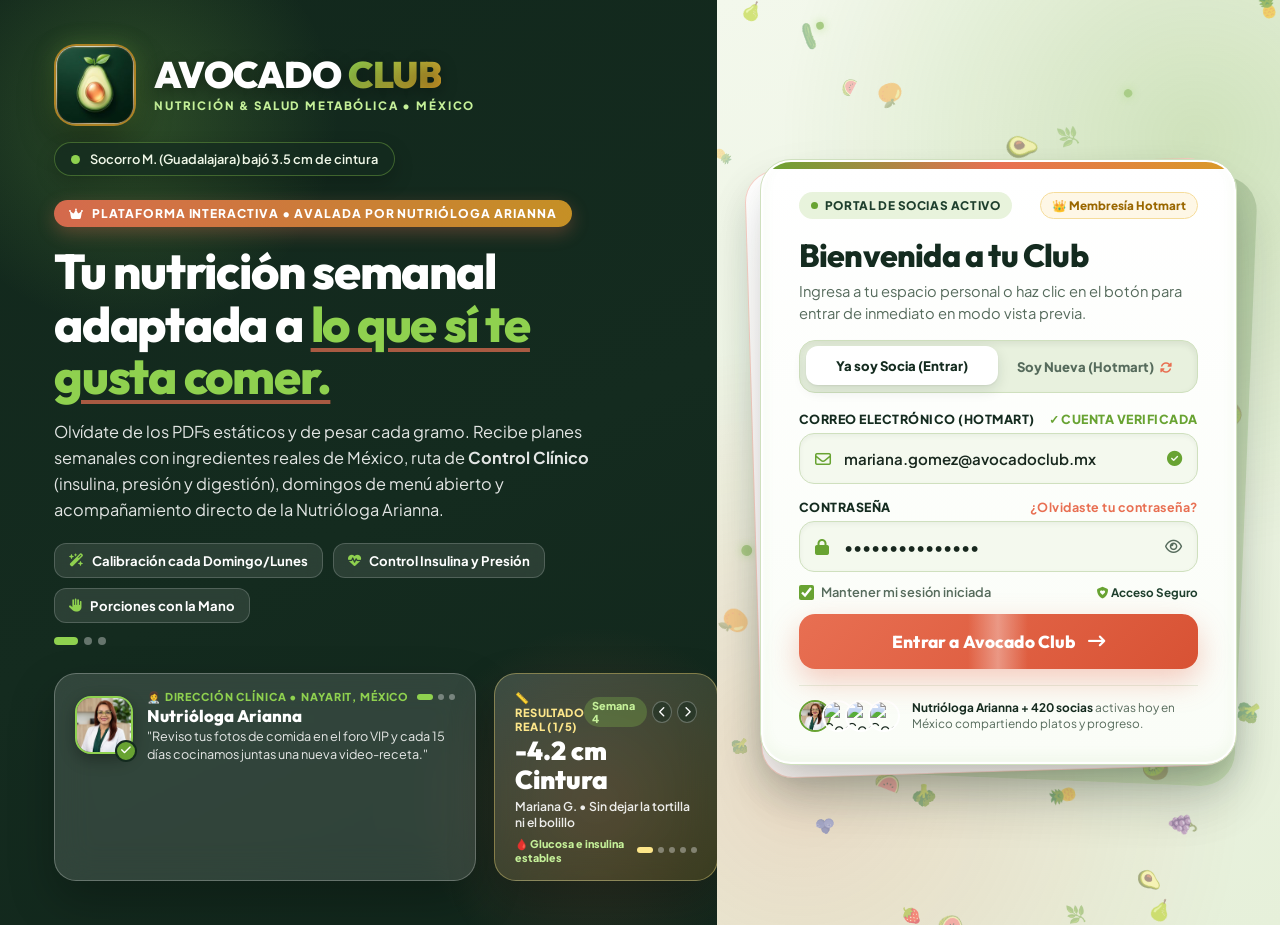
==== avocado-club/index.html @ 2bf9babd "feat(plate): upgrade 50/25/25 plate to gourmet ceramic mockup, expand to 30 Mexican staples, and fix" ====
<!DOCTYPE html>
<html lang="es">
<head>
  <meta charset="UTF-8" />
  <meta name="viewport" content="width=device-width, initial-scale=1.0" />
  <title>AVOCADO CLUB 🥑 — Plataforma Oficial de Nutrición & Salud Metabólica</title>
  <link href="https://fonts.googleapis.com/css2?family=Outfit:wght@400;500;600;700;800;900&family=Plus+Jakarta+Sans:wght@400;500;600;700;800&display=swap" rel="stylesheet">
  <link rel="stylesheet" href="https://cdnjs.cloudflare.com/ajax/libs/font-awesome/6.5.0/css/all.min.css">
  <style>
    :root {
      /* PALETA OFICIAL: AGUACATE + CORAL SEMILLA & DORADO */
      --bg-cream: #F7FAF2;
      --bg-soft: #ECF4E2;
      --card-white: #FFFFFF;
      --avo-dark: #142B1F;
      --avo-forest: #1E3F2D;
      --avo-primary: #68A332;
      --avo-bright: #8FD14F;
      --avo-pale: #E8F3DC;
      --coral: #E86F52;
      --coral-dark: #C95236;
      --coral-soft: #FDF0ED;
      --gold: #D99B26;
      --gold-light: #FDE68A;
      --gold-soft: #FEF7E6;
      --text-main: #18281E;
      --text-muted: #566B5C;
      --border-soft: #D8E6C9;
      --radius-xl: 26px;
      --radius-lg: 18px;
      --shadow-elevated: 0 20px 50px rgba(20, 43, 31, 0.08), 0 4px 14px rgba(20, 43, 31, 0.04);
      --shadow-glow: 0 12px 30px rgba(232, 111, 82, 0.35);
    }

    * { box-sizing: border-box; margin: 0; padding: 0; }

    body {
      font-family: 'Plus Jakarta Sans', sans-serif;
      background-color: var(--bg-cream);
      color: var(--text-main);
      min-height: 100vh;
      overflow-x: hidden;
      -webkit-font-smoothing: antialiased;
    }

    h1, h2, h3, h4, .brand-font {
      font-family: 'Outfit', sans-serif;
      letter-spacing: -0.025em;
    }

    /* =========================================================
       ANIMACIONES DINÁMICAS (KINETIC UI)
       ========================================================= */
    @keyframes kenBurns {
      0% { transform: scale(1); }
      50% { transform: scale(1.08); }
      100% { transform: scale(1); }
    }

    @keyframes floatSlow {
      0%, 100% { transform: translateY(0px); }
      50% { transform: translateY(-4px); }
    }

    @keyframes floatDelayed {
      0%, 100% { transform: translateY(0px); }
      50% { transform: translateY(-4px); }
    }

    @keyframes pulseDot {
      0% { box-shadow: 0 0 0 0 rgba(143, 209, 79, 0.7); }
      70% { box-shadow: 0 0 0 10px rgba(143, 209, 79, 0); }
      100% { box-shadow: 0 0 0 0 rgba(143, 209, 79, 0); }
    }

    @keyframes shimmer {
      0% { transform: translateX(-120%) skewX(-20deg); }
      100% { transform: translateX(220%) skewX(-20deg); }
    }

    @keyframes fadeSlideUp {
      from { opacity: 0; transform: translateY(14px); }
      to { opacity: 1; transform: translateY(0); }
    }

    /* =========================================================
       VISTA 1: LOGIN DE DOS PANELES VERTICALES (REDISEÑO PRO)
       ========================================================= */
    #login-view {
      display: grid;
      grid-template-columns: 1.12fr 0.88fr;
      min-height: 100vh;
      width: 100%;
    }

    /* PANEL IZQUIERDO: CINEMATOGRÁFICO CON CARRUSEL DE 3 FOTOS DE FONDO */
    .split-visual {
      position: relative;
      padding: 44px 54px;
      display: flex;
      flex-direction: column;
      justify-content: space-between;
      color: #FFFFFF;
      overflow: hidden;
      background: var(--avo-dark);
    }

    .bg-slides-container {
      position: absolute;
      inset: 0;
      z-index: 0;
      overflow: hidden;
    }

    .bg-slide {
      position: absolute;
      inset: 0;
      background-size: cover;
      background-position: center;
      opacity: 0;
      transform: scale(1);
      transition: opacity 3s ease-in-out, transform 18s ease-out;
    }

    .bg-slide.active {
      opacity: 1;
      transform: scale(1.07);
    }

    .bg-slide-overlay {
      position: absolute;
      inset: 0;
      background: linear-gradient(155deg, rgba(17, 38, 27, 0.66) 0%, rgba(20, 43, 31, 0.82) 55%, rgba(17, 38, 27, 0.93) 100%);
      z-index: 1;
    }

    .slide-indicators {
      display: inline-flex;
      gap: 6px;
      align-items: center;
      margin-top: 14px;
    }

    .slide-dot {
      width: 8px;
      height: 8px;
      border-radius: 99px;
      background: rgba(255, 255, 255, 0.35);
      transition: all 0.3s ease;
      cursor: pointer;
    }

    .slide-dot.active {
      width: 24px;
      background: var(--avo-bright);
    }

    .ambient-orb-1 {
      position: absolute;
      width: 420px;
      height: 420px;
      border-radius: 50%;
      background: radial-gradient(circle, rgba(143, 209, 79, 0.22) 0%, transparent 70%);
      top: -90px;
      left: -80px;
      z-index: 1;
      pointer-events: none;
    }

    .ambient-orb-2 {
      position: absolute;
      width: 360px;
      height: 360px;
      border-radius: 50%;
      background: radial-gradient(circle, rgba(232, 111, 82, 0.18) 0%, transparent 70%);
      bottom: -60px;
      right: -60px;
      z-index: 1;
      pointer-events: none;
    }

    .visual-top-bar {
      position: relative;
      z-index: 2;
      display: flex;
      align-items: center;
      justify-content: space-between;
      flex-wrap: wrap;
      gap: 16px;
    }

    /* PROPUESTA DE LOGO OFICIAL 3D GRANDE Y PREMIUM */
    .master-brand-logo {
      display: inline-flex;
      align-items: center;
      gap: 18px;
      text-decoration: none;
    }

    .logo-emblem-svg {
      width: 82px;
      height: 82px;
      border-radius: 22px;
      overflow: hidden;
      border: 2.5px solid rgba(217, 155, 38, 0.78);
      display: flex;
      align-items: center;
      justify-content: center;
      box-shadow: 0 16px 34px rgba(0, 0, 0, 0.42), 0 0 22px rgba(143, 209, 79, 0.28);
      position: relative;
      transition: transform 0.3s ease, box-shadow 0.3s ease;
      background: #142B1F;
      flex-shrink: 0;
    }

    .logo-emblem-svg img {
      width: 100%;
      height: 100%;
      object-fit: cover;
      transform: scale(1.24);
      display: block;
    }

    .master-brand-logo:hover .logo-emblem-svg {
      transform: scale(1.06) rotate(-3deg);
      box-shadow: 0 20px 40px rgba(0, 0, 0, 0.5), 0 0 28px rgba(217, 155, 38, 0.45);
    }

    .logo-text-block {
      display: flex;
      flex-direction: column;
    }

    .logo-title-main {
      font-family: 'Outfit', sans-serif;
      font-weight: 900;
      font-size: 2.3rem;
      line-height: 0.98;
      letter-spacing: -0.02em;
      color: #FFFFFF;
      display: flex;
      align-items: center;
      gap: 7px;
      text-shadow: 0 4px 16px rgba(0,0,0,0.35);
    }

    .logo-title-main span.club-gold {
      background: linear-gradient(135deg, #8FD14F 0%, #D99B26 100%);
      -webkit-background-clip: text;
      -webkit-text-fill-color: transparent;
    }

    .logo-subtitle-tag {
      font-size: 0.72rem;
      font-weight: 800;
      text-transform: uppercase;
      letter-spacing: 0.16em;
      color: #C5F099;
      margin-top: 4px;
    }

    /* LIVE COMMUNITY TICKER */
    .live-activity-pill {
      background: rgba(20, 43, 31, 0.75);
      backdrop-filter: blur(12px);
      border: 1px solid rgba(143, 209, 79, 0.35);
      padding: 8px 16px;
      border-radius: 999px;
      display: inline-flex;
      align-items: center;
      gap: 10px;
      font-size: 0.8rem;
      font-weight: 600;
      color: #F1F8E9;
      box-shadow: 0 8px 20px rgba(0,0,0,0.2);
    }

    .live-dot {
      width: 9px;
      height: 9px;
      background: #8FD14F;
      border-radius: 50%;
      animation: pulseDot 2s infinite;
    }

    /* CONTENIDO CENTRAL DEL PANEL IZQUIERDO */
    .visual-hero-copy {
      position: relative;
      z-index: 2;
      max-width: 590px;
      margin: auto 0;
      padding: 24px 0;
    }

    .hero-kicker {
      display: inline-flex;
      align-items: center;
      gap: 8px;
      background: linear-gradient(90deg, rgba(232, 111, 82, 0.9), rgba(217, 155, 38, 0.9));
      padding: 6px 15px;
      border-radius: 999px;
      font-size: 0.75rem;
      font-weight: 800;
      color: #FFFFFF;
      margin-bottom: 18px;
      text-transform: uppercase;
      letter-spacing: 0.08em;
      box-shadow: 0 6px 18px rgba(232, 111, 82, 0.3);
    }

    /* Contenedor rotatorio del título y subtítulo sincronizado con las 3 fotos */
    .hero-rotator-box {
      min-height: 222px;
      display: flex;
      flex-direction: column;
      justify-content: center;
      transition: opacity 0.75s ease-in-out, transform 0.75s cubic-bezier(0.22, 1, 0.36, 1);
    }

    .hero-rotator-box.fading-out {
      opacity: 0;
      transform: translateY(8px);
    }

    .visual-hero-copy h1 {
      font-size: 3.05rem;
      font-weight: 800;
      line-height: 1.08;
      margin-bottom: 16px;
      color: #FFFFFF;
    }

    .visual-hero-copy h1 span.highlight {
      color: var(--avo-bright);
      text-decoration: underline;
      text-decoration-color: rgba(232, 111, 82, 0.7);
      text-decoration-thickness: 4px;
      text-underline-offset: 6px;
    }

    .visual-hero-copy p {
      font-size: 1.02rem;
      color: rgba(255, 255, 255, 0.88);
      line-height: 1.6;
      margin-bottom: 20px;
    }

    .feature-badges-row {
      display: flex;
      flex-wrap: wrap;
      gap: 10px;
    }

    .mini-feat-badge {
      background: rgba(255, 255, 255, 0.1);
      backdrop-filter: blur(8px);
      border: 1px solid rgba(255, 255, 255, 0.18);
      padding: 8px 14px;
      border-radius: 12px;
      font-size: 0.82rem;
      font-weight: 700;
      color: #FFFFFF;
      display: flex;
      align-items: center;
      gap: 8px;
    }

    .mini-feat-badge i {
      color: var(--avo-bright);
    }

    /* TARJETAS DE CRISTAL FLOTANTES CON ANIMACIÓN E INTERACTIVIDAD */
    .glass-cards-row {
      position: relative;
      z-index: 2;
      display: grid;
      grid-template-columns: 1.24fr 0.76fr;
      gap: 18px;
      align-items: stretch;
    }

    .glass-card {
      background: rgba(255, 255, 255, 0.13);
      backdrop-filter: blur(18px);
      -webkit-backdrop-filter: blur(18px);
      border: 1px solid rgba(255, 255, 255, 0.26);
      border-radius: 22px;
      padding: 16px 20px;
      box-shadow: 0 20px 45px rgba(0, 0, 0, 0.25);
      animation: floatSlow 12s ease-in-out infinite;
      cursor: pointer;
      transition: border-color 0.25s ease, background 0.25s ease, transform 0.25s ease;
      min-height: 122px;
      display: flex;
      flex-direction: column;
      justify-content: space-between;
    }

    .glass-card:hover {
      border-color: rgba(143, 209, 79, 0.65);
      background: rgba(255, 255, 255, 0.17);
    }

    .glass-card.card-right {
      animation: floatDelayed 14s ease-in-out infinite 2s;
      background: linear-gradient(145deg, rgba(255,255,255,0.16), rgba(217, 155, 38, 0.16));
      border-color: rgba(253, 230, 138, 0.38);
    }

    .glass-card.card-right:hover {
      border-color: rgba(253, 230, 138, 0.8);
    }

    .card-fade-body {
      transition: opacity 0.65s ease-in-out, transform 0.65s ease-in-out;
    }

    .card-fade-body.switching {
      opacity: 0;
      transform: translateY(5px);
    }

    .mini-rotator-dots {
      display: inline-flex;
      align-items: center;
      gap: 5px;
    }

    .mini-dot {
      width: 6px;
      height: 6px;
      border-radius: 99px;
      background: rgba(255, 255, 255, 0.35);
      transition: all 0.25s ease;
      cursor: pointer;
    }

    .mini-dot.active {
      width: 16px;
      background: #8FD14F;
    }

    .mini-dot.gold-dot.active {
      background: #FDE68A;
    }

    .mini-nav-arrow {
      width: 22px;
      height: 22px;
      border-radius: 50%;
      border: 1px solid rgba(255, 255, 255, 0.28);
      background: rgba(20, 43, 31, 0.45);
      color: #FFFFFF;
      font-size: 0.68rem;
      display: inline-flex;
      align-items: center;
      justify-content: center;
      cursor: pointer;
      transition: all 0.2s ease;
    }

    .mini-nav-arrow:hover {
      background: var(--avo-primary);
      border-color: #8FD14F;
      transform: scale(1.08);
    }

    .nutri-badge-flex {
      display: flex;
      align-items: center;
      gap: 14px;
    }

    .nutri-avatar-wrap {
      position: relative;
      flex-shrink: 0;
    }

    .nutri-avatar {
      width: 58px;
      height: 58px;
      border-radius: 16px;
      object-fit: cover;
      object-position: center top;
      border: 2px solid var(--avo-bright);
      box-shadow: 0 6px 16px rgba(0, 0, 0, 0.3);
    }

    .verified-tick {
      position: absolute;
      bottom: -4px;
      right: -4px;
      background: var(--avo-primary);
      color: #fff;
      width: 22px;
      height: 22px;
      border-radius: 50%;
      display: flex;
      align-items: center;
      justify-content: center;
      font-size: 0.7rem;
      border: 2px solid #142B1F;
    }

    /* =========================================================
       PANEL DERECHO: PROFUNDIDAD 3D MULTICAPA Y RELIEVE TÁCTIL
       ========================================================= */
    .split-auth {
      background:
        radial-gradient(circle at 85% 15%, rgba(104, 163, 50, 0.24) 0%, transparent 45%),
        radial-gradient(circle at 15% 85%, rgba(232, 111, 82, 0.18) 0%, transparent 48%),
        linear-gradient(160deg, #F3F8EC 0%, #E6F0DA 100%);
      display: flex;
      flex-direction: column;
      justify-content: center;
      align-items: center;
      padding: 40px 44px;
      position: relative;
      perspective: 1200px;
      overflow: hidden;
    }

    /* Escenario 3D con capas traseras y GIRO 3D DE TARJETA (FLIP CARD) */
    .auth-3d-stage {
      position: relative;
      max-width: 478px;
      width: 100%;
      height: 604px;
      z-index: 2;
      perspective: 1600px;
    }

    /* Capa trasera 1 (Verde Bosque / Dorado inclinada) */
    .auth-3d-stage::before {
      content: "";
      position: absolute;
      inset: 8px -10px -14px 10px;
      background: linear-gradient(135deg, #1E3F2D 0%, #68A332 100%);
      border-radius: 34px;
      transform: rotate(2.3deg);
      opacity: 0.22;
      z-index: -2;
      box-shadow: 0 25px 50px rgba(20, 43, 31, 0.3);
      transition: transform 0.72s cubic-bezier(0.34, 1.35, 0.64, 1);
    }

    /* Capa trasera 2 (Crema / Coral inclinada al lado opuesto) */
    .auth-3d-stage::after {
      content: "";
      position: absolute;
      inset: 4px 8px -8px -8px;
      background: linear-gradient(135deg, #FFFFFF 0%, #FDF0ED 100%);
      border: 1.5px solid rgba(232, 111, 82, 0.3);
      border-radius: 32px;
      transform: rotate(-1.7deg);
      z-index: -1;
      box-shadow: 0 18px 36px rgba(20, 43, 31, 0.12);
      transition: transform 0.72s cubic-bezier(0.34, 1.35, 0.64, 1);
    }

    /* Cuando la tarjeta gira, las capas de fondo acompañan el movimiento */
    .auth-3d-stage.is-flipped::before {
      transform: rotate(-2.3deg);
    }

    .auth-3d-stage.is-flipped::after {
      transform: rotate(1.7deg);
    }

    /* Contenedor rotatorio 3D que mantiene ambas caras del mismo tamaño exacto */
    .auth-flipper {
      position: relative;
      width: 100%;
      height: 100%;
      transform-style: preserve-3d;
      transition: transform 0.75s cubic-bezier(0.34, 1.3, 0.64, 1);
    }

    .auth-3d-stage.is-flipped .auth-flipper {
      transform: rotateY(180deg);
    }

    /* Tarjeta Maestra del Panel Derecho (Ambas caras: Frontal y Trasera) */
    .auth-elevated-card {
      position: absolute;
      inset: 0;
      width: 100%;
      height: 100%;
      backface-visibility: hidden;
      -webkit-backface-visibility: hidden;
      background: linear-gradient(180deg, #FFFFFF 0%, #FAFDF7 100%);
      border: 2px solid #FFFFFF;
      outline: 1px solid #CFE0BE;
      border-radius: 30px;
      padding: 30px 36px;
      display: flex;
      flex-direction: column;
      justify-content: space-between;
      box-shadow:
        0 32px 64px -12px rgba(20, 43, 31, 0.22),
        0 14px 28px -8px rgba(20, 43, 31, 0.12),
        inset 0 2px 4px rgba(255, 255, 255, 1),
        inset 0 -6px 14px rgba(104, 163, 50, 0.06);
      overflow: hidden;
    }

    .auth-elevated-card.card-back {
      transform: rotateY(180deg);
      background: linear-gradient(180deg, #FFFFFF 0%, #FFFDF9 100%);
    }

    .auth-elevated-card::before {
      content: "";
      position: absolute;
      top: 0;
      left: 0;
      right: 0;
      height: 7px;
      background: linear-gradient(90deg, var(--avo-primary), var(--coral), var(--gold));
    }

    .auth-top-status {
      display: flex;
      align-items: center;
      justify-content: space-between;
      margin-bottom: 18px;
    }

    .status-chip {
      display: inline-flex;
      align-items: center;
      gap: 7px;
      background: var(--avo-pale);
      color: var(--avo-forest);
      font-weight: 800;
      font-size: 0.74rem;
      padding: 6px 12px;
      border-radius: 999px;
      text-transform: uppercase;
      letter-spacing: 0.05em;
    }

    .member-tier-chip {
      background: var(--gold-soft);
      color: #9A6700;
      border: 1px solid #F5DC9B;
      font-weight: 800;
      font-size: 0.73rem;
      padding: 5px 11px;
      border-radius: 999px;
    }

    .auth-elevated-card h2 {
      font-size: 2rem;
      font-weight: 800;
      color: var(--avo-dark);
      line-height: 1.15;
      margin-bottom: 6px;
    }

    .auth-elevated-card p.sub {
      color: var(--text-muted);
      font-size: 0.92rem;
      margin-bottom: 20px;
      line-height: 1.5;
    }

    /* TABS INTERACTIVOS CON PROFUNDIDAD CÓNCAVA (RECESSED WELL) */
    .auth-mode-tabs {
      display: grid;
      grid-template-columns: 1fr 1fr;
      background: #E8F1DE;
      padding: 6px;
      border-radius: 16px;
      border: 1px solid #CFE0BE;
      box-shadow: inset 0 3px 6px rgba(20, 43, 31, 0.08);
      margin-bottom: 22px;
    }

    .auth-tab-btn {
      padding: 11px 12px;
      border-radius: 12px;
      border: none;
      background: transparent;
      font-family: 'Plus Jakarta Sans', sans-serif;
      font-size: 0.82rem;
      font-weight: 800;
      color: var(--text-muted);
      cursor: pointer;
      transition: all 0.22s ease;
    }

    .auth-tab-btn.active {
      background: #FFFFFF;
      color: var(--avo-dark);
      box-shadow: 0 5px 14px rgba(20, 43, 31, 0.12), 0 1px 2px rgba(0,0,0,0.06);
      transform: translateY(-1px);
    }

    /* INPUTS MODERNOS CON PROFUNDIDAD INTERIOR */
    .modern-field {
      margin-bottom: 15px;
    }

    .modern-field label {
      display: flex;
      justify-content: space-between;
      font-size: 0.78rem;
      font-weight: 800;
      color: var(--avo-dark);
      margin-bottom: 6px;
      text-transform: uppercase;
      letter-spacing: 0.04em;
    }

    .modern-input-box {
      position: relative;
      display: flex;
      align-items: center;
    }

    .modern-input-box i.left-ico {
      position: absolute;
      left: 16px;
      color: var(--avo-primary);
      font-size: 1rem;
    }

    .modern-input-box i.right-check {
      position: absolute;
      right: 16px;
      color: var(--avo-primary);
      font-size: 0.95rem;
    }

    .modern-input-box input {
      width: 100%;
      padding: 15px 40px 15px 44px;
      border-radius: 15px;
      border: 1.5px solid #CFE0BE;
      background: #F4F9EE;
      box-shadow: inset 0 2px 5px rgba(20, 43, 31, 0.05);
      font-family: inherit;
      font-size: 0.94rem;
      font-weight: 600;
      color: var(--text-main);
      transition: all 0.2s;
    }

    .modern-input-box input:focus {
      outline: none;
      border-color: var(--avo-primary);
      background: #FFFFFF;
      box-shadow: 0 0 0 4px rgba(104, 163, 50, 0.15), 0 6px 14px rgba(20, 43, 31, 0.05);
    }

    /* BOTÓN PRINCIPAL CON EFECTO SHIMMER (DESTELLO DINÁMICO) */
    .btn-enter-club {
      position: relative;
      overflow: hidden;
      width: 100%;
      padding: 17px 24px;
      border-radius: 16px;
      border: none;
      background: linear-gradient(135deg, var(--coral) 0%, #D85234 100%);
      color: #FFFFFF;
      font-family: 'Outfit', sans-serif;
      font-size: 1.08rem;
      font-weight: 800;
      letter-spacing: 0.01em;
      cursor: pointer;
      box-shadow: var(--shadow-glow);
      transition: all 0.25s ease;
      display: flex;
      align-items: center;
      justify-content: center;
      gap: 12px;
      margin-top: 10px;
    }

    .btn-enter-club::after {
      content: "";
      position: absolute;
      top: 0;
      bottom: 0;
      width: 60px;
      background: linear-gradient(90deg, transparent, rgba(255,255,255,0.35), transparent);
      animation: shimmer 3.2s infinite;
    }

    .btn-enter-club:hover {
      transform: translateY(-2px) scale(1.01);
      box-shadow: 0 16px 34px rgba(232, 111, 82, 0.45);
    }

    .btn-onboarding-quick {
      width: 100%;
      padding: 12px 18px;
      border-radius: 14px;
      border: 1.5px dashed var(--avo-primary);
      background: var(--avo-pale);
      color: var(--avo-dark);
      font-family: inherit;
      font-size: 0.85rem;
      font-weight: 800;
      cursor: pointer;
      transition: all 0.2s;
      display: flex;
      align-items: center;
      justify-content: center;
      gap: 8px;
      margin-top: 12px;
    }

    .btn-onboarding-quick:hover {
      background: var(--avo-primary);
      color: #FFFFFF;
      border-style: solid;
    }

    /* PRUEBA SOCIAL DE MIEMBROS ACTIVAS ABAJO DEL BOTÓN */
    .social-proof-footer {
      margin-top: 22px;
      padding-top: 18px;
      border-top: 1px solid #E5EFE0;
      display: flex;
      align-items: center;
      justify-content: space-between;
      gap: 12px;
    }

    .avatar-stack {
      display: flex;
      align-items: center;
    }

    .avatar-stack img {
      width: 32px;
      height: 32px;
      border-radius: 50%;
      border: 2px solid #FFFFFF;
      object-fit: cover;
      margin-left: -9px;
    }

    .avatar-stack img:first-child {
      margin-left: 0;
    }

    /* LIENZO DINÁMICO DE FRUTAS Y VERDURAS FLOTANTES (ESTILO CLUB FÉNIX EN PANELES DERECHOS) */
    .floating-veggie-canvas {
      position: absolute;
      inset: 0;
      width: 100%;
      height: 100%;
      pointer-events: none;
      z-index: 0 !important;
    }

    /* =========================================================
       VISTA 2: PLATAFORMA INTERIOR CON PROFUNDIDAD 3D Y FLIP CARDS
       ========================================================= */
    #app-view {
      display: none;
      min-height: 100vh;
      background:
        radial-gradient(circle at 88% 12%, rgba(104, 163, 50, 0.18) 0%, transparent 42%),
        radial-gradient(circle at 18% 88%, rgba(232, 111, 82, 0.14) 0%, transparent 45%),
        linear-gradient(160deg, #F3F8EC 0%, #E7F0DC 100%);
    }

    .app-layout {
      display: grid;
      grid-template-columns: 305px 1fr;
      min-height: 100vh;
      width: 100%;
    }

    /* SIDEBAR VERTICAL CON GLOW UP 3D BOTÁNICO Y BORDE LUMINOSO */
    .sidebar {
      background:
        radial-gradient(circle at 12% 8%, rgba(143, 209, 79, 0.22) 0%, transparent 38%),
        radial-gradient(circle at 88% 90%, rgba(217, 155, 38, 0.16) 0%, transparent 42%),
        linear-gradient(180deg, #0F2319 0%, #173525 52%, #11261B 100%);
      color: #FFFFFF;
      padding: 18px 14px 18px;
      display: flex;
      flex-direction: column;
      justify-content: space-between;
      position: sticky;
      top: 0;
      height: 100vh;
      border-right: 1.5px solid rgba(143, 209, 79, 0.35);
      box-shadow:
        18px 0 46px rgba(15, 35, 25, 0.24),
        inset -1px 0 0 rgba(255, 255, 255, 0.12);
      z-index: 10;
      box-sizing: border-box;
    }

    /* LOGO SUPERIOR IZQUIERDO CLICABLE CON LÍNEA INFERIOR QUE LLEGA HASTA EL FINAL DEL LETRERO */
    .sidebar-brand {
      position: relative;
      display: flex;
      align-items: center;
      gap: 10px;
      padding: 4px 4px 14px;
      cursor: pointer;
      border-radius: 14px 14px 0 0;
      transition: all 0.24s ease;
      width: 100%;
      box-sizing: border-box;
    }

    .sidebar-brand .logo-emblem-svg {
      width: 44px;
      height: 44px;
      min-width: 44px;
      border-radius: 12px;
      flex-shrink: 0;
    }

    .sidebar-brand-text {
      flex: 1;
      min-width: 0;
    }

    .brand-title {
      font-family: 'Outfit', sans-serif;
      font-weight: 900;
      font-size: 1.25rem;
      line-height: 1.08;
      white-space: nowrap;
      letter-spacing: -0.025em;
      color: #FFFFFF;
    }

    .brand-title-accent {
      background: linear-gradient(135deg, #8FD14F 0%, #FDE68A 100%);
      -webkit-background-clip: text;
      -webkit-text-fill-color: transparent;
    }

    .brand-subtitle {
      font-size: 0.63rem;
      font-weight: 800;
      color: #C5F099;
      letter-spacing: 0.04em;
      text-transform: uppercase;
      margin-top: 4px;
      white-space: nowrap;
      display: flex;
      align-items: center;
      gap: 5px;
    }

    /* Línea luminosa recta de extremo a extremo debajo de AVOCADO CLUB */
    .sidebar-brand::after {
      content: "";
      position: absolute;
      left: 0;
      right: 0;
      bottom: 0;
      height: 2px;
      border-radius: 99px;
      background: linear-gradient(90deg, rgba(143, 209, 79, 0.75) 0%, rgba(253, 230, 138, 0.75) 55%, rgba(143, 209, 79, 0.45) 100%);
      box-shadow: 0 2px 10px rgba(143, 209, 79, 0.3);
    }

    .sidebar-brand:hover {
      background: rgba(255, 255, 255, 0.05);
      transform: translateY(-1px);
    }

    /* TARJETA DE PERFIL INTERACTIVA CON GLOW UP 3D (CLIC EN TODA LA PESTAÑA ABRE EL PERFIL) */
    .user-profile-widget {
      position: relative;
      background: linear-gradient(145deg, rgba(255, 255, 255, 0.16) 0%, rgba(22, 49, 35, 0.72) 100%);
      border: 1.5px solid rgba(197, 240, 153, 0.38);
      border-radius: 22px;
      padding: 14px 15px;
      margin: 15px 0 15px;
      cursor: pointer;
      transition: all 0.26s cubic-bezier(0.22, 1, 0.36, 1);
      box-shadow:
        0 16px 32px rgba(0, 0, 0, 0.3),
        inset 0 1px 2px rgba(255, 255, 255, 0.3);
      overflow: hidden;
    }

    .user-profile-widget::before {
      content: "";
      position: absolute;
      top: 0;
      left: 0;
      right: 0;
      height: 3px;
      background: linear-gradient(90deg, var(--avo-bright), var(--gold), var(--coral));
      opacity: 0.9;
    }

    .user-profile-widget:hover {
      transform: translateY(-2px);
      border-color: rgba(253, 230, 138, 0.75);
      background: linear-gradient(145deg, rgba(255, 255, 255, 0.21) 0%, rgba(26, 58, 41, 0.82) 100%);
      box-shadow:
        0 20px 36px rgba(0, 0, 0, 0.36),
        0 0 20px rgba(143, 209, 79, 0.22),
        inset 0 1px 2px rgba(255, 255, 255, 0.38);
    }

    .user-profile-widget.active-profile {
      border-color: #FDE68A;
      background: linear-gradient(145deg, rgba(143, 209, 79, 0.24) 0%, rgba(20, 43, 31, 0.85) 100%);
      box-shadow:
        0 18px 36px rgba(0, 0, 0, 0.38),
        0 0 24px rgba(217, 155, 38, 0.35),
        inset 0 1px 2px rgba(255, 255, 255, 0.45);
    }

    .profile-open-pill {
      background: rgba(255, 255, 255, 0.12);
      border: 1px solid rgba(253, 230, 138, 0.4);
      color: #FDE68A;
      padding: 5px 10px;
      border-radius: 99px;
      font-size: 0.69rem;
      font-weight: 800;
      display: inline-flex;
      align-items: center;
      gap: 5px;
      white-space: nowrap;
      transition: all 0.22s ease;
    }

    .user-profile-widget:hover .profile-open-pill,
    .user-profile-widget.active-profile .profile-open-pill {
      background: linear-gradient(135deg, var(--gold), #B87D14);
      color: #FFFFFF;
      border-color: #FDE68A;
      box-shadow: 0 4px 12px rgba(217, 155, 38, 0.35);
    }

    /* Globo (Speech-bubble pill) para el protocolo en un solo renglón */
    .profile-goal-bubble {
      position: relative;
      margin-top: 10px;
      margin-bottom: 10px;
      background: linear-gradient(90deg, rgba(104, 163, 50, 0.32), rgba(232, 111, 82, 0.28));
      border: 1px solid rgba(197, 240, 153, 0.42);
      border-radius: 12px;
      padding: 7px 11px;
      font-size: 0.74rem;
      font-weight: 800;
      color: #F4F9EE;
      white-space: nowrap;
      display: flex;
      align-items: center;
      justify-content: space-between;
      box-shadow: 0 4px 12px rgba(0, 0, 0, 0.15);
    }

    /* Piquito superior del globo apuntando al perfil */
    .profile-goal-bubble::before {
      content: "";
      position: absolute;
      top: -6px;
      left: 22px;
      width: 10px;
      height: 10px;
      background: #284E37;
      border-top: 1px solid rgba(197, 240, 153, 0.42);
      border-left: 1px solid rgba(197, 240, 153, 0.42);
      transform: rotate(45deg);
    }

    .nav-menu {
      list-style: none;
      display: flex;
      flex-direction: column;
      gap: 4px;
    }

    .nav-item {
      display: flex;
      align-items: center;
      gap: 8px;
      padding: 7px 10px;
      border-radius: 12px;
      color: rgba(255, 255, 255, 0.82);
      font-weight: 600;
      font-size: 0.80rem;
      cursor: pointer;
      border: 1px solid transparent;
      transition: all 0.22s ease;
      position: relative;
      box-sizing: border-box;
    }

    .nav-item i {
      width: 26px;
      height: 26px;
      border-radius: 8px;
      background: rgba(255, 255, 255, 0.08);
      border: 1px solid rgba(255, 255, 255, 0.12);
      display: inline-flex;
      align-items: center;
      justify-content: center;
      font-size: 0.82rem;
      color: #C5F099;
      flex-shrink: 0;
      transition: all 0.22s ease;
    }

    .nav-item:hover {
      background: rgba(255, 255, 255, 0.1);
      color: #FFFFFF;
      transform: translateX(4px);
      border-color: rgba(197, 240, 153, 0.25);
    }

    .nav-item:hover i {
      background: rgba(143, 209, 79, 0.25);
      color: #FFFFFF;
      border-color: rgba(197, 240, 153, 0.45);
    }

    .nav-item.active {
      background: linear-gradient(135deg, var(--avo-primary) 0%, #46781B 100%);
      color: #FFFFFF;
      font-weight: 800;
      border-color: rgba(253, 230, 138, 0.45);
      box-shadow:
        0 10px 22px rgba(104, 163, 50, 0.42),
        inset 0 1px 2px rgba(255, 255, 255, 0.42);
    }

    .nav-item.active i {
      background: rgba(255, 255, 255, 0.22);
      color: #FDE68A;
      border-color: rgba(255, 255, 255, 0.4);
    }

    .nav-item .badge-nav {
      margin-left: auto;
      background: linear-gradient(135deg, var(--coral), #D85234);
      color: #fff;
      font-size: 0.64rem;
      font-weight: 800;
      padding: 2px 8px;
      border-radius: 99px;
      box-shadow: 0 4px 10px rgba(232, 111, 82, 0.35);
    }

    .btn-logout-sidebar {
      width: 100%;
      background: linear-gradient(135deg, rgba(255, 255, 255, 0.1) 0%, rgba(255, 255, 255, 0.05) 100%);
      color: #E2F0D5;
      border: 1px solid rgba(197, 240, 153, 0.22);
      padding: 10px 14px;
      border-radius: 13px;
      cursor: pointer;
      font-family: inherit;
      font-weight: 800;
      font-size: 0.81rem;
      display: flex;
      align-items: center;
      justify-content: center;
      gap: 8px;
      transition: all 0.22s ease;
    }

    .btn-logout-sidebar:hover {
      background: linear-gradient(135deg, rgba(232, 111, 82, 0.32), rgba(216, 82, 52, 0.22));
      border-color: var(--coral);
      color: #fff;
      transform: translateY(-1px);
    }

    /* CONTENIDO PRINCIPAL INTERIOR (PANEL DERECHO) CON GLOW UP Y ESCENARIO 3D */
    .main-area {
      position: relative;
      overflow-x: hidden;
      padding: 24px 30px 40px;
      width: 100%;
      min-width: 0;
      min-height: 100vh;
      display: flex;
      flex-direction: column;
      perspective: 1600px;
    }

    .top-bar {
      display: flex;
      align-items: center;
      justify-content: space-between;
      margin-bottom: 24px;
      flex-wrap: wrap;
      gap: 16px;
      background: linear-gradient(180deg, rgba(255, 255, 255, 0.95) 0%, rgba(248, 252, 244, 0.92) 100%);
      backdrop-filter: blur(10px);
      -webkit-backdrop-filter: blur(10px);
      padding: 18px 26px;
      border-radius: 26px;
      border: 2px solid #FFFFFF;
      outline: 1.5px solid #C5DFB0;
      box-shadow:
        0 22px 44px -12px rgba(20, 43, 31, 0.14),
        0 6px 16px -4px rgba(20, 43, 31, 0.06),
        inset 0 2px 4px rgba(255, 255, 255, 1);
      position: relative;
      z-index: 2;
      overflow: hidden;
    }

    .top-bar::before {
      content: "";
      position: absolute;
      top: 0;
      left: 0;
      right: 0;
      height: 6px;
      background: linear-gradient(90deg, var(--avo-primary), var(--avo-bright), var(--coral), var(--gold));
    }

    .streak-banner {
      display: flex;
      align-items: center;
      gap: 10px;
      flex-wrap: wrap;
    }

    .streak-pill {
      background: #F4F9EE;
      border: 1.5px solid #CFE0BE;
      box-shadow: 0 4px 10px rgba(20, 43, 31, 0.05), inset 0 1px 2px rgba(255, 255, 255, 0.8);
      padding: 8px 14px;
      border-radius: 999px;
      font-weight: 800;
      font-size: 0.8rem;
      display: flex;
      align-items: center;
      gap: 6px;
      transition: all 0.2s ease;
    }

    .streak-pill.clickable-pill:hover {
      transform: translateY(-2px);
      box-shadow: 0 8px 16px rgba(104, 163, 50, 0.18);
    }

    /* ESCENARIO 3D DE MÓDULOS CON ALTURA UNIFORME Y GIRO DE TARJETA */
    .modules-3d-viewport {
      position: relative;
      z-index: 2;
      flex: 1;
      display: flex;
      flex-direction: column;
      min-height: 600px;
      perspective: 1800px;
    }

    .module-section {
      display: none;
      transform-style: preserve-3d;
      backface-visibility: hidden;
    }

    .module-section.active {
      display: flex;
      flex-direction: column;
      flex: 1;
      animation: moduleFlip3D 0.62s cubic-bezier(0.22, 1, 0.36, 1) forwards;
    }

    @keyframes moduleFlip3D {
      0% {
        opacity: 0;
        transform: perspective(1600px) rotateY(-14deg) rotateX(4deg) translateY(14px) scale(0.97);
      }
      100% {
        opacity: 1;
        transform: perspective(1600px) rotateY(0deg) rotateX(0deg) translateY(0) scale(1);
      }
    }

    /* BENTO GRID CON PROFUNDIDAD 3D MULTICAPA */
    .bento-grid {
      display: grid;
      grid-template-columns: repeat(12, 1fr);
      gap: 20px;
      align-items: stretch;
      flex: 1;
    }

    .bento-card {
      background: linear-gradient(180deg, rgba(255, 255, 255, 0.88) 0%, rgba(250, 253, 247, 0.85) 100%);
      backdrop-filter: blur(6px);
      -webkit-backdrop-filter: blur(6px);
      border: 2px solid #FFFFFF;
      outline: 1px solid #CFE0BE;
      border-radius: 28px;
      padding: 26px 28px;
      box-shadow:
        0 24px 48px -12px rgba(20, 43, 31, 0.14),
        0 10px 20px -6px rgba(20, 43, 31, 0.08),
        inset 0 2px 4px rgba(255, 255, 255, 1),
        inset 0 -5px 12px rgba(104, 163, 50, 0.05);
      transition: transform 0.28s ease, box-shadow 0.28s ease;
      position: relative;
      overflow: hidden;
    }

    .bento-card::before {
      content: "";
      position: absolute;
      top: 0;
      left: 0;
      right: 0;
      height: 5px;
      background: linear-gradient(90deg, var(--avo-primary), var(--avo-bright));
      opacity: 0.85;
    }

    .bento-card:hover {
      transform: translateY(-4px);
      box-shadow:
        0 30px 60px -12px rgba(20, 43, 31, 0.2),
        0 14px 28px -6px rgba(20, 43, 31, 0.1),
        inset 0 2px 4px rgba(255, 255, 255, 1);
    }

    /* =========================================================
       SISTEMA UNIVERSAL DE TARJETAS GIRATORIAS 3D (FLIP CARDS)
       DENTRO DE LOS MÓDULOS (TAMAÑO 100% FIJO SIN BRINCOS)
       ========================================================= */
    .flip-stage-3d {
      position: relative;
      width: 100%;
      height: 100%;
      display: flex;
      flex-direction: column;
      perspective: 1600px;
    }

    .flip-inner-3d {
      position: relative;
      width: 100%;
      height: 100%;
      flex: 1;
      display: flex;
      transform-style: preserve-3d;
      transition: transform 0.75s cubic-bezier(0.34, 1.3, 0.64, 1);
    }

    .flip-stage-3d.is-flipped .flip-inner-3d {
      transform: rotateY(180deg);
    }

    .flip-face-3d {
      position: absolute;
      inset: 0;
      width: 100%;
      height: 100%;
      backface-visibility: hidden;
      -webkit-backface-visibility: hidden;
      background: linear-gradient(180deg, rgba(255, 255, 255, 0.9) 0%, rgba(250, 253, 247, 0.87) 100%);
      backdrop-filter: blur(6px);
      -webkit-backdrop-filter: blur(6px);
      border: 2px solid #FFFFFF;
      outline: 1px solid #CFE0BE;
      border-radius: 28px;
      padding: 24px 26px;
      box-shadow:
        0 24px 48px -12px rgba(20, 43, 31, 0.14),
        0 10px 20px -6px rgba(20, 43, 31, 0.08),
        inset 0 2px 4px rgba(255, 255, 255, 1),
        inset 0 -5px 12px rgba(104, 163, 50, 0.05);
      display: flex;
      flex-direction: column;
      justify-content: space-between;
      overflow-y: auto;
      overflow-x: hidden;
      scrollbar-width: thin;
      scrollbar-color: rgba(143, 209, 79, 0.35) transparent;
    }
    .flip-face-3d::-webkit-scrollbar {
      width: 6px;
    }
    .flip-face-3d::-webkit-scrollbar-track {
      background: transparent;
    }
    .flip-face-3d::-webkit-scrollbar-thumb {
      background: rgba(143, 209, 79, 0.35);
      border-radius: 99px;
    }

    .flip-face-3d::before {
      content: "";
      position: absolute;
      top: 0;
      left: 0;
      right: 0;
      height: 5px;
      background: linear-gradient(90deg, var(--avo-primary), var(--coral), var(--gold));
    }

    .flip-face-3d.back {
      transform: rotateY(180deg);
      background: linear-gradient(180deg, #FFFFFF 0%, #FFFDF8 100%);
    }

    /* Botón de giro 3D reutilizable dentro de las tarjetas */
    .btn-flip-trigger {
      display: inline-flex;
      align-items: center;
      gap: 7px;
      padding: 8px 14px;
      border-radius: 12px;
      border: 1.5px solid #CFE0BE;
      background: #F4F9EE;
      color: var(--avo-dark);
      font-family: 'Outfit', sans-serif;
      font-weight: 800;
      font-size: 0.8rem;
      cursor: pointer;
      transition: all 0.2s ease;
      box-shadow: 0 4px 10px rgba(20, 43, 31, 0.06);
    }

    .btn-flip-trigger:hover {
      background: var(--avo-primary);
      color: #FFFFFF;
      border-color: var(--avo-primary);
      transform: translateY(-1px);
    }

    .btn-flip-trigger.coral-flip {
      background: var(--coral-soft);
      border-color: #F5C2B8;
      color: var(--coral);
    }

    .btn-flip-trigger.coral-flip:hover {
      background: var(--coral);
      color: #FFFFFF;
    }

    /* Cajas métricas con relieve cóncavo (Recessed Metric Wells) */
    .metric-well {
      background: #F4F9EE;
      padding: 13px 14px;
      border-radius: 16px;
      border: 1.5px solid #CFE0BE;
      box-shadow: inset 0 2px 5px rgba(20, 43, 31, 0.06);
    }

    .col-8 { grid-column: span 8; }
    .col-7 { grid-column: span 7; }
    .col-6 { grid-column: span 6; }
    .col-5 { grid-column: span 5; }
    .col-4 { grid-column: span 4; }
    .col-3 { grid-column: span 3; }
    .col-12 { grid-column: span 12; }

    /* =========================================================
       OPTIMIZACIÓN RESPONSIVA EXCLUSIVA PARA LAPTOPS Y PANTALLAS MEDIANAS
       (769px a 1440px: resoluciones 1366x768, 1280x800, 1440x900
        o monitores de escritorio con escalado de Windows al 125% - 150%)
       ========================================================= */
    @media (min-width: 769px) and (max-width: 1440px) {
      .app-layout {
        grid-template-columns: 295px 1fr !important;
      }

      .sidebar {
        padding: 16px 12px 14px !important;
        box-sizing: border-box !important;
      }

      .sidebar-brand {
        padding-bottom: 10px !important;
        margin-bottom: 6px !important;
        gap: 8px !important;
      }

      .sidebar-brand .logo-emblem-svg {
        width: 40px !important;
        height: 40px !important;
        border-radius: 11px !important;
        flex-shrink: 0 !important;
      }

      .brand-title {
        font-size: 1.20rem !important;
        letter-spacing: -0.025em !important;
      }

      .brand-subtitle {
        font-size: 0.61rem !important;
        letter-spacing: 0.03em !important;
      }

      .user-profile-widget {
        padding: 9px 10px !important;
        margin: 8px 0 10px !important;
        border-radius: 16px !important;
      }

      .user-profile-widget img {
        width: 40px !important;
        height: 40px !important;
      }

      #sidebar-user-name {
        font-size: 0.88rem !important;
      }

      #sidebar-user-sub {
        font-size: 0.63rem !important;
      }

      .profile-goal-bubble {
        margin: 6px 0 !important;
        padding: 4px 8px !important;
        font-size: 0.69rem !important;
      }

      .nav-menu {
        gap: 3px !important;
      }

      .nav-item {
        padding: 6px 8px !important;
        font-size: 0.76rem !important;
        gap: 7px !important;
        border-radius: 10px !important;
      }

      .nav-item i {
        width: 24px !important;
        height: 24px !important;
        font-size: 0.76rem !important;
        border-radius: 7px !important;
      }

      .nav-item .badge-nav {
        padding: 2px 6px !important;
        font-size: 0.60rem !important;
      }

      .sidebar-footer-box {
        padding-top: 8px !important;
        gap: 7px !important;
      }

      .sidebar-nutri-pill {
        padding: 6px 9px !important;
      }

      .btn-logout-sidebar {
        padding: 7px 10px !important;
        font-size: 0.76rem !important;
      }

      .main-area {
        padding: 18px 20px 32px !important;
      }

      .top-bar {
        padding: 14px 18px !important;
        margin-bottom: 16px !important;
        border-radius: 20px !important;
        gap: 10px !important;
      }

      .top-bar h1,
      #top-greeting-title {
        font-size: 1.38rem !important;
      }

      .streak-banner {
        gap: 6px !important;
      }

      .streak-pill {
        padding: 6px 10px !important;
        font-size: 0.74rem !important;
      }

      .bento-grid {
        gap: 16px !important;
      }

      .bento-card,
      .flip-face-3d {
        padding: 18px 18px !important;
        border-radius: 22px !important;
      }

      /* Rebalanceo del 1er renglón del Dashboard en Laptops: 7 cols para el Gráfico y 5 cols para el Nivel */
      #flip-dash-chart {
        grid-column: span 7 !important;
        min-height: 460px !important;
        height: 100% !important;
      }

      #flip-dash-rank {
        grid-column: span 5 !important;
        min-height: 460px !important;
        height: 100% !important;
      }

      .dash-chart-head {
        margin-bottom: 6px !important;
        gap: 6px !important;
      }

      .chart-metric-tabs {
        padding: 2px !important;
        gap: 2px !important;
      }

      .chart-tab-pill {
        padding: 4px 8px !important;
        font-size: 0.71rem !important;
      }

      .dash-metrics-grid {
        gap: 6px !important;
        margin-bottom: 8px !important;
      }

      .dash-metrics-grid .metric-well {
        padding: 6px 9px !important;
      }

      #dash-stat-weight,
      #dash-stat-waist,
      #dash-stat-hip,
      #dash-stat-icc {
        font-size: 1.12rem !important;
      }

      #dash-rank-title {
        font-size: 1.05rem !important;
        white-space: normal !important; /* Evita que el título del rango se trunque con ellipsis */
      }

      .rank-hero-box {
        padding: 8px 11px !important;
        margin: 6px 0 8px !important;
        gap: 10px !important;
      }

      .rank-medallion {
        width: 48px !important;
        height: 48px !important;
        font-size: 1.65rem !important;
      }

      .rank-badge-grid {
        gap: 5px !important;
        margin-bottom: 7px !important;
      }

      .rank-badge-pill {
        padding: 5px 7px !important;
        font-size: 0.67rem !important;
      }

      .rank-vault-box {
        padding: 7px 10px !important;
      }

      /* 2do Renglón del Dashboard: Hidratación y Bio-Radar con altura y proporciones perfectas */
      #flip-dash-water,
      #flip-dash-bioradar {
        min-height: 520px !important;
        height: 100% !important;
      }

      /* Mi Plan: 7 cols menu con fotos y 5 cols editor con buscador SMAE */
      #flip-plan-card {
        grid-column: span 7 !important;
        min-height: 600px !important;
        height: 100% !important;
      }

      #flip-plan-sidebar {
        grid-column: span 5 !important;
        min-height: 600px !important;
        height: 100% !important;
      }

      /* Bio-Radar: Mantener header en 1 línea limpia y evitar cualquier corte inferior */
      .dash-bio-head {
        display: flex !important;
        justify-content: space-between !important;
        align-items: center !important;
        flex-wrap: nowrap !important;
        gap: 6px !important;
        margin-bottom: 3px !important;
      }

      .dash-bio-head .card-label {
        font-size: 0.66rem !important;
        padding: 3px 8px !important;
        white-space: nowrap !important;
        flex-shrink: 1;
        overflow: hidden;
        text-overflow: ellipsis;
      }

      .dash-bio-head-right {
        display: flex !important;
        align-items: center !important;
        gap: 5px !important;
        flex-shrink: 0 !important;
      }

      #bio-score-badge {
        font-size: 0.66rem !important;
        padding: 3px 7px !important;
        white-space: nowrap !important;
      }

      .dash-bio-head .btn-flip-trigger {
        font-size: 0.68rem !important;
        padding: 3px 8px !important;
        white-space: nowrap !important;
      }

      .bio-signal-row {
        padding: 4px 8px !important;
        margin-bottom: 3px !important;
        border-radius: 11px !important;
      }

      .bio-signal-row > span {
        font-size: 0.71rem !important;
      }

      .bio-opt-btn {
        padding: 4px 7px !important;
        font-size: 0.68rem !important;
        border-radius: 8px !important;
      }

      #bio-prescription-box {
        padding: 8px 10px !important;
        margin-top: 4px !important;
        border-radius: 13px !important;
      }

      #bio-presc-header {
        font-size: 0.63rem !important;
      }

      #bio-rotate-btn {
        font-size: 0.61rem !important;
        padding: 2px 6px !important;
      }

      #bio-prescription-text {
        font-size: 0.7rem !important;
        line-height: 1.3 !important;
        margin-bottom: 5px !important;
      }

      #bio-actions-grid {
        gap: 5px !important;
        padding-top: 5px !important;
      }

      #bio-actions-grid > div {
        padding: 4px 6px !important;
      }

      .dash-bio-footer {
        padding-top: 4px !important;
        font-size: 0.69rem !important;
      }

      /* Hidratación: Evitar cortes en la barra de aviso y botones inferiores */
      .dash-water-head {
        margin-bottom: 3px !important;
        gap: 6px !important;
      }

      .dash-water-head .card-label {
        font-size: 0.66rem !important;
        padding: 3px 8px !important;
      }

      .dash-water-head .btn-flip-trigger {
        font-size: 0.68rem !important;
        padding: 3px 8px !important;
      }

      #water-title {
        font-size: 1.04rem !important;
      }

      #water-weight-target {
        font-size: 0.67rem !important;
        padding: 2px 7px !important;
      }

      #water-subtitle-text {
        font-size: 0.71rem !important;
        margin-top: 1px !important;
        margin-bottom: 4px !important;
        line-height: 1.25 !important;
      }

      .water-glasses {
        margin: 4px 0 6px !important;
        gap: 5px !important;
      }

      .glass-cup {
        height: 38px !important;
        font-size: 0.85rem !important;
        border-radius: 8px 8px 12px 12px !important;
      }

      .water-week-strip {
        padding: 6px 7px 5px !important;
        gap: 4px !important;
        border-radius: 13px !important;
      }

      .water-day-name {
        font-size: 0.67rem !important;
      }

      .water-bar-track {
        height: 38px !important;
        width: 12px !important;
      }

      .water-day-val {
        font-size: 0.64rem !important;
      }

      .water-day-tag {
        font-size: 0.52rem !important;
        padding: 1px 4px !important;
      }

      .water-edit-notice-bar {
        padding: 6px 9px !important;
        margin-top: 5px !important;
        font-size: 0.7rem !important;
        gap: 6px !important;
      }

      .water-quick-btn {
        padding: 3px 7px !important;
        font-size: 0.66rem !important;
      }

      .dash-water-footer {
        padding-top: 4px !important;
        font-size: 0.69rem !important;
      }

      /* Notas de Evolución Clínica en Laptop */
      #dash-evolution-notes-card {
        padding: 16px 20px !important;
      }
      .dash-note-body-flex {
        gap: 14px !important;
      }
      .dash-note-author-col {
        width: 125px !important;
      }
      #dash-note-message-text {
        font-size: 0.81rem !important;
        line-height: 1.45 !important;
      }

      /* Tarjetas de Perfil Personal (#mod-perfil) en Laptop */
      #flip-profile-main,
      #flip-profile-stats {
        min-height: 470px !important;
        height: 100% !important;
      }

      /* Ajustes de Modulo 8 (Buzon & Expediente) en Laptop */
      #mod-buzon .buzon-header-card {
        padding: 18px 22px !important;
      }
      #mod-buzon .buzon-viewer-card {
        padding: 20px 22px !important;
        min-height: 520px !important;
      }
      #mod-buzon .buzon-feed-list {
        max-height: 560px !important;
      }
      #mod-buzon .buzon-metric-pill-grid {
        grid-template-columns: repeat(2, 1fr) !important;
        gap: 8px !important;
      }
    }

    /* Breakpoint responsivo para tablets y pantallas intermedias (769px a 1024px) */
    @media (min-width: 769px) and (max-width: 1024px) {
      .app-layout {
        grid-template-columns: 280px 1fr !important;
      }
      .sidebar {
        padding: 14px 10px 12px !important;
      }
      .brand-title {
        font-size: 1.15rem !important;
        letter-spacing: -0.025em !important;
      }
      #flip-dash-water,
      #flip-dash-bioradar {
        grid-column: span 12 !important;
        min-height: 500px !important;
        height: auto !important;
      }
      #flip-plan-card,
      #flip-plan-sidebar {
        grid-column: span 12 !important;
        min-height: 560px !important;
        height: auto !important;
      }
    }

        /* =========================================================
       MODULO 8: BUZON & EXPEDIENTE CLINICO CONFIDENCIAL
       ESTRUCTURA BENTO, VISOR MULTI-DOCUMENTO Y FEED INTERACTIVO
       ========================================================= */
    #mod-buzon {
      position: relative;
      z-index: 2;
    }
    .buzon-header-card {
      background: linear-gradient(135deg, #FFFFFF 0%, #F9FCF5 100%);
      border: 1.5px solid #CFE0BE;
      border-radius: 24px;
      padding: 24px 28px;
      margin-bottom: 20px;
      box-shadow: 0 10px 28px rgba(20, 43, 31, 0.05);
      position: relative;
      overflow: hidden;
      z-index: 2;
    }
    .buzon-top-accent {
      position: absolute;
      top: 0;
      left: 0;
      right: 0;
      height: 4px;
      background: linear-gradient(90deg, var(--avo-primary), var(--gold), var(--coral));
    }
    .buzon-filters-row {
      display: flex;
      align-items: center;
      justify-content: space-between;
      gap: 12px;
      margin-top: 18px;
      padding-top: 16px;
      border-top: 1px dashed #CFE0BE;
      flex-wrap: wrap;
    }
    .buzon-filter-btn {
      background: #F1F6EA;
      border: 1px solid #D5E5C4;
      color: var(--text-main);
      padding: 6px 14px;
      border-radius: 999px;
      font-size: 0.78rem;
      font-weight: 700;
      cursor: pointer;
      display: inline-flex;
      align-items: center;
      gap: 6px;
      transition: all 0.2s ease;
      font-family: inherit;
    }
    .buzon-filter-btn:hover {
      background: #E5F0D8;
      border-color: var(--avo-primary);
      color: var(--avo-dark);
      transform: translateY(-1px);
    }
    .buzon-filter-btn.active {
      background: var(--avo-forest);
      color: #FFFFFF;
      border-color: var(--avo-forest);
      box-shadow: 0 4px 12px rgba(20, 43, 31, 0.2);
    }
    .buzon-feed-list {
      display: flex;
      flex-direction: column;
      gap: 12px;
      max-height: 620px;
      overflow-y: auto;
      padding-right: 4px;
    }
    .buzon-feed-list::-webkit-scrollbar {
      width: 6px;
    }
    .buzon-feed-list::-webkit-scrollbar-thumb {
      background: #CFE0BE;
      border-radius: 99px;
    }
    .buzon-item-card {
      background: #FFFFFF;
      border: 1.5px solid #E2ECD8;
      border-radius: 18px;
      padding: 16px 18px;
      cursor: pointer;
      transition: all 0.24s cubic-bezier(0.22, 1, 0.36, 1);
      position: relative;
      box-shadow: 0 4px 14px rgba(20, 43, 31, 0.03);
      user-select: none;
    }
    .buzon-item-card:hover {
      border-color: var(--avo-primary);
      transform: translateY(-2px);
      box-shadow: 0 8px 20px rgba(104, 163, 50, 0.12);
    }
    .buzon-item-card.active-buzon-item {
      border-color: var(--avo-forest);
      background: linear-gradient(135deg, #FFFFFF 0%, #F5FAED 100%);
      box-shadow: 0 8px 24px rgba(20, 43, 31, 0.12);
    }
    .buzon-item-card.is-unread::before {
      content: '';
      position: absolute;
      top: 14px;
      right: 14px;
      width: 9px;
      height: 9px;
      border-radius: 50%;
      background: var(--coral);
      box-shadow: 0 0 0 3px rgba(232, 111, 82, 0.22);
      animation: pulseBuzonDot 2s infinite;
    }
    @keyframes pulseBuzonDot {
      0% { transform: scale(0.95); box-shadow: 0 0 0 0 rgba(232, 111, 82, 0.5); }
      70% { transform: scale(1); box-shadow: 0 0 0 6px rgba(232, 111, 82, 0); }
      100% { transform: scale(0.95); box-shadow: 0 0 0 0 rgba(232, 111, 82, 0); }
    }
    .buzon-item-icon-box {
      width: 40px;
      height: 40px;
      border-radius: 12px;
      display: flex;
      align-items: center;
      justify-content: center;
      font-size: 1.05rem;
      flex-shrink: 0;
    }
    .buzon-viewer-card {
      background: #FFFFFF;
      border: 1.5px solid #CFE0BE;
      border-radius: 24px;
      padding: 26px 30px;
      min-height: 620px;
      box-shadow: 0 10px 28px rgba(20, 43, 31, 0.05);
      position: relative;
      display: flex;
      flex-direction: column;
      justify-content: space-between;
      z-index: 2;
    }
    .buzon-metric-pill-grid {
      display: grid;
      grid-template-columns: repeat(4, 1fr);
      gap: 10px;
      margin: 14px 0;
    }
    .buzon-metric-mini {
      background: #F8FAF4;
      border: 1px solid #DCE8D0;
      border-radius: 14px;
      padding: 10px 12px;
      text-align: center;
    }
    .buzon-metric-mini .lbl {
      font-size: 0.68rem;
      font-weight: 800;
      color: var(--text-muted);
      text-transform: uppercase;
      letter-spacing: 0.04em;
    }
    .buzon-metric-mini .val {
      font-size: 1.08rem;
      font-weight: 800;
      color: var(--avo-dark);
      margin: 2px 0;
    }
    .buzon-metric-mini .sub {
      font-size: 0.69rem;
      font-weight: 700;
    }
    .buzon-ask-container {
      margin-top: 20px;
      padding-top: 16px;
      border-top: 1.5px dashed #CFE0BE;
    }


    /* =========================================================
       OPTIMIZACIÓN EXCLUSIVA PARA MÓVILES (PÁGINA PRINCIPAL)
       NO AFECTA EN ABSOLUTO LA VERSIÓN DE ESCRITORIO / WEB
       ========================================================= */
    @media (max-width: 768px) {
      #login-view {
        display: flex;
        flex-direction: column;
        width: 100%;
        max-width: 100vw;
        overflow-x: hidden;
      }

      /* Panel superior (Visual) adaptado al ancho exacto del celular */
      .split-visual {
        padding: 22px 18px 26px;
        width: 100%;
        max-width: 100vw;
        gap: 14px;
      }

      .visual-top-bar {
        flex-direction: column;
        align-items: flex-start;
        gap: 12px;
        width: 100%;
      }

      .master-brand-logo {
        gap: 12px;
      }

      .logo-emblem-svg {
        width: 58px;
        height: 58px;
        border-radius: 16px;
      }

      .logo-title-main {
        font-size: 1.72rem;
      }

      .logo-subtitle-tag {
        font-size: 0.62rem;
        letter-spacing: 0.1em;
      }

      .live-activity-pill {
        width: 100%;
        max-width: 100%;
        padding: 7px 12px;
        font-size: 0.73rem;
        box-sizing: border-box;
      }

      #live-ticker-text {
        white-space: nowrap;
        overflow: hidden;
        text-overflow: ellipsis;
        display: block;
        flex: 1;
        min-width: 0;
      }

      .visual-hero-copy {
        padding: 10px 0 8px;
        max-width: 100%;
        width: 100%;
      }

      .hero-kicker {
        font-size: 0.65rem;
        padding: 5px 11px;
        margin-bottom: 12px;
        letter-spacing: 0.04em;
        max-width: 100%;
        white-space: normal;
        line-height: 1.35;
      }

      .hero-rotator-box {
        min-height: 188px;
        justify-content: flex-start;
      }

      .visual-hero-copy h1 {
        font-size: 1.82rem;
        line-height: 1.15;
        margin-bottom: 10px;
      }

      .visual-hero-copy p {
        font-size: 0.87rem;
        line-height: 1.5;
        margin-bottom: 14px;
      }

      .feature-badges-row {
        gap: 7px;
      }

      .mini-feat-badge {
        font-size: 0.72rem;
        padding: 6px 10px;
        border-radius: 10px;
      }

      .slide-indicators {
        margin-top: 12px;
      }

      /* Tarjetas de Arianna y Resultados apiladas a 1 columna para no cortarse */
      .glass-cards-row {
        grid-template-columns: 1fr;
        gap: 12px;
        width: 100%;
        margin-top: 4px;
      }

      .glass-card {
        padding: 14px 16px;
        min-height: auto;
        width: 100%;
        border-radius: 18px;
      }

      .nutri-badge-flex {
        gap: 12px;
        align-items: flex-start;
      }

      .nutri-avatar {
        width: 52px;
        height: 52px;
        border-radius: 14px;
      }

      #arianna-card-kicker {
        white-space: normal !important;
        font-size: 0.63rem !important;
        line-height: 1.25;
      }

      #arianna-card-title {
        font-size: 0.96rem !important;
      }

      #arianna-card-quote {
        font-size: 0.76rem !important;
        line-height: 1.38 !important;
      }

      #res-card-metric {
        font-size: 1.45rem !important;
      }

      /* Panel inferior (Formulario Login / Hotmart 3D) adaptado a pantalla móvil sin recortes */
      .split-auth {
        padding: 24px 14px 36px;
        width: 100%;
        max-width: 100vw;
      }

      .auth-3d-stage {
        max-width: 100%;
        width: 100%;
        height: 615px;
      }

      /* Evitar que las capas decorativas 3D se salgan de la pantalla en móvil */
      .auth-3d-stage::before {
        inset: 6px -3px -10px 3px;
        transform: rotate(1.1deg);
        border-radius: 26px;
      }

      .auth-3d-stage::after {
        inset: 3px 3px -6px -3px;
        transform: rotate(-0.9deg);
        border-radius: 26px;
      }

      .auth-elevated-card {
        padding: 22px 18px;
        border-radius: 24px;
      }

      .auth-top-status {
        margin-bottom: 10px !important;
        gap: 6px;
        flex-wrap: wrap;
      }

      .status-chip,
      .member-tier-chip {
        font-size: 0.65rem;
        padding: 4px 9px;
      }

      .auth-elevated-card h2 {
        font-size: 1.52rem !important;
        margin-bottom: 4px !important;
      }

      .auth-elevated-card p.sub {
        font-size: 0.8rem !important;
        margin-bottom: 12px !important;
        line-height: 1.38 !important;
      }

      .auth-mode-tabs {
        margin-bottom: 12px !important;
        padding: 4px;
        border-radius: 13px;
      }

      .auth-tab-btn {
        padding: 9px 6px;
        font-size: 0.74rem;
        border-radius: 10px;
      }

      .modern-field {
        margin-bottom: 10px !important;
      }

      .modern-field label {
        font-size: 0.69rem;
        margin-bottom: 4px;
        flex-wrap: wrap;
        gap: 4px;
      }

      .modern-input-box input {
        padding: 12px 36px 12px 38px !important;
        font-size: 0.86rem;
        border-radius: 12px;
      }

      .btn-enter-club {
        padding: 14px 16px;
        font-size: 0.96rem;
        border-radius: 14px;
      }

      .social-proof-footer {
        margin-top: 12px !important;
        padding-top: 10px !important;
        gap: 10px;
      }

      .avatar-stack img {
        width: 28px;
        height: 28px;
      }

      /* =======================================================
         OPTIMIZACIÓN MÓVIL DE LA 2ª PÁGINA (#app-view)
         SIN TOCAR LA IDENTIDAD NI EL DISEÑO WEB DE ESCRITORIO
         ======================================================= */
      .app-layout {
        display: flex;
        flex-direction: column;
        width: 100%;
        max-width: 100vw;
        overflow-x: hidden;
      }

      .sidebar {
        padding: 14px 14px 12px;
        width: 100%;
        max-width: 100vw;
        height: auto;
        position: relative;
        border-right: none;
        border-bottom: 2px solid rgba(143, 209, 79, 0.38);
        gap: 8px;
      }

      .sidebar-brand {
        gap: 11px;
        padding-bottom: 10px;
        margin-bottom: 10px;
      }

      .sidebar-brand .logo-emblem-svg {
        width: 48px !important;
        height: 48px !important;
        border-radius: 14px !important;
      }

      .user-profile-widget {
        padding: 11px 13px;
        margin-bottom: 10px;
        border-radius: 16px;
      }

      .profile-goal-bubble {
        margin: 8px 0 7px;
        padding: 5px 10px;
        font-size: 0.72rem;
      }

      /* Menú de módulos como barra horizontal deslizable tipo App nativa en celular */
      .nav-menu {
        display: flex !important;
        flex-wrap: nowrap !important;
        overflow-x: auto;
        gap: 8px;
        padding: 2px 2px 6px;
        margin: 0;
        -webkit-overflow-scrolling: touch;
        scrollbar-width: none;
      }

      .nav-menu::-webkit-scrollbar {
        display: none;
      }

      .nav-item {
        flex: 0 0 auto;
        width: auto;
        white-space: nowrap;
        padding: 8px 13px;
        font-size: 0.76rem;
        gap: 7px;
        margin-bottom: 0 !important;
        border-radius: 999px;
        background: rgba(255, 255, 255, 0.07);
        border: 1px solid rgba(197, 240, 153, 0.18);
      }

      .nav-item.active {
        transform: none !important;
      }

      .nav-item i {
        width: 22px;
        height: 22px;
        font-size: 0.75rem;
      }

      .nav-item .badge-nav {
        display: none;
      }

      .sidebar-footer-box {
        flex-direction: row !important;
        align-items: center;
        justify-content: space-between;
        padding-top: 8px !important;
        gap: 8px !important;
      }

      .sidebar-nutri-pill {
        flex: 1;
        min-width: 0;
        padding: 6px 10px !important;
      }

      .btn-logout-sidebar {
        width: auto !important;
        padding: 8px 12px !important;
        font-size: 0.74rem !important;
        white-space: nowrap;
        flex-shrink: 0;
      }

      .main-area {
        padding: 14px 12px 36px;
        width: 100%;
        max-width: 100vw;
        overflow-x: hidden;
      }

      .top-bar {
        flex-direction: column;
        align-items: stretch;
        padding: 14px 14px;
        border-radius: 20px;
        margin-bottom: 16px;
        gap: 12px;
      }

      .top-bar-header {
        align-items: flex-start !important;
        gap: 11px !important;
      }

      .top-bar-avo-icon {
        width: 40px !important;
        height: 40px !important;
        border-radius: 13px !important;
        font-size: 1.25rem !important;
      }

      #top-protocol-subtitle {
        font-size: 0.64rem !important;
        line-height: 1.35;
        gap: 4px !important;
      }

      .top-bar h1,
      #top-greeting-title {
        font-size: 1.16rem !important;
        line-height: 1.22 !important;
        margin-top: 2px;
      }

      /* Píldoras del Top Banner en cuadrícula simétrica de 2 columnas en móvil */
      .streak-banner {
        display: grid !important;
        grid-template-columns: 1fr 1fr;
        width: 100%;
        gap: 7px;
      }

      .streak-pill {
        width: 100%;
        justify-content: center;
        text-align: center;
        font-size: 0.72rem;
        padding: 8px 8px;
        white-space: nowrap;
        overflow: hidden;
        text-overflow: ellipsis;
        box-sizing: border-box;
      }

      #top-btn-logout {
        grid-column: span 2;
        width: 100%;
        justify-content: center;
        padding: 8px 12px !important;
        font-size: 0.76rem !important;
      }

      .modules-3d-viewport {
        min-height: 0 !important;
        perspective: none !important;
      }

      .bento-grid {
        display: flex;
        flex-direction: column;
        gap: 14px;
      }

      .bento-card {
        padding: 16px 14px;
        border-radius: 20px;
      }

      /* En celular, las tarjetas 3D muestran únicamente la cara activa con altura 100% natural y animación suave */
      @keyframes mobileFlipCardIn {
        0% {
          opacity: 0;
          transform: translateY(6px) scale(0.98);
        }
        100% {
          opacity: 1;
          transform: translateY(0) scale(1);
        }
      }

      .flip-stage-3d {
        height: auto !important;
        min-height: 0 !important;
        perspective: none !important;
      }

      .flip-inner-3d {
        position: relative !important;
        display: block !important;
        height: auto !important;
        transform: none !important;
        transform-style: flat !important;
      }

      .flip-stage-3d:not(.is-flipped) > .flip-inner-3d > .flip-face-3d.front {
        position: relative !important;
        inset: auto !important;
        height: auto !important;
        transform: none !important;
        display: flex !important;
        flex-direction: column !important;
        padding: 14px 12px !important;
        border-radius: 20px;
        gap: 10px;
        animation: mobileFlipCardIn 0.35s cubic-bezier(0.22, 1, 0.36, 1);
      }

      .flip-stage-3d:not(.is-flipped) > .flip-inner-3d > .flip-face-3d.back {
        display: none !important;
      }

      .flip-stage-3d.is-flipped > .flip-inner-3d > .flip-face-3d.front {
        display: none !important;
      }

      .flip-stage-3d.is-flipped > .flip-inner-3d > .flip-face-3d.back {
        position: relative !important;
        inset: auto !important;
        height: auto !important;
        transform: none !important;
        display: flex !important;
        flex-direction: column !important;
        padding: 14px 12px !important;
        border-radius: 20px;
        gap: 10px;
        animation: mobileFlipCardIn 0.35s cubic-bezier(0.22, 1, 0.36, 1);
      }

      /* Módulo 1 Onboarding & Protocolo Clínico en Celular */
      .obj-grid {
        display: grid !important;
        grid-template-columns: repeat(2, 1fr) !important;
        gap: 8px !important;
        margin-bottom: 14px !important;
      }
      .obj-grid .obj-card:last-child {
        grid-column: span 2 !important;
      }
      .obj-card {
        padding: 10px 8px !important;
      }

      #flip-onboarding-protocol {
        height: auto !important;
        min-height: 0 !important;
        margin-bottom: 14px !important;
      }

      .clinical-protocol-face {
        padding: 14px 12px !important;
        height: auto !important;
      }

      .clinical-protocol-header {
        font-size: 0.86rem !important;
        line-height: 1.3 !important;
      }

      .clinical-conditions-grid {
        display: flex !important;
        flex-direction: column !important;
        gap: 8px !important;
        margin: 6px 0 8px !important;
        width: 100% !important;
      }

      .clinical-condition-card {
        padding: 10px 11px !important;
        width: 100% !important;
        box-sizing: border-box !important;
      }

      .clinical-condition-card strong {
        font-size: 0.82rem !important;
      }

      .clinical-condition-card span {
        font-size: 0.72rem !important;
      }

      .clinical-weight-combine-box {
        flex-direction: column !important;
        align-items: flex-start !important;
        padding: 10px 12px !important;
        gap: 8px !important;
        font-size: 0.76rem !important;
        width: 100% !important;
        box-sizing: border-box !important;
      }

      .clinical-weight-combine-title {
        white-space: normal !important;
        font-size: 0.80rem !important;
        line-height: 1.3 !important;
      }

      .clinical-weight-combine-options {
        display: flex !important;
        flex-direction: column !important;
        gap: 7px !important;
        width: 100% !important;
        align-items: flex-start !important;
      }

      .clinical-weight-combine-options label {
        white-space: normal !important;
        font-size: 0.75rem !important;
        line-height: 1.25 !important;
      }

      #flip-onboarding-protocol .flip-face-3d.back > div:first-child {
        flex-wrap: wrap !important;
        gap: 8px !important;
      }
      #flip-onboarding-protocol .flip-face-3d.back > div:last-child {
        flex-wrap: wrap !important;
        gap: 6px !important;
      }
      #flip-onboarding-protocol .flip-face-3d.back > div:last-child span {
        font-size: 0.72rem !important;
        padding: 5px 8px !important;
      }

            /* Ajustes de Modulo 8 (Buzon & Expediente) en Celular */
      #mod-buzon .buzon-header-card {
        padding: 16px 14px !important;
        border-radius: 20px !important;
      }
      #mod-buzon .bento-grid {
        display: flex !important;
        flex-direction: column !important;
        gap: 16px !important;
      }
      #mod-buzon .col-5,
      #mod-buzon .col-7 {
        width: 100% !important;
        grid-column: span 12 !important;
      }
      #mod-buzon .buzon-feed-list {
        max-height: 380px !important;
      }
      #mod-buzon .buzon-viewer-card {
        padding: 18px 16px !important;
        border-radius: 20px !important;
        min-height: auto !important;
      }
      #mod-buzon .buzon-metric-pill-grid {
        grid-template-columns: repeat(2, 1fr) !important;
      }
      #mod-buzon .buzon-filters-row {
        gap: 6px !important;
      }
      #mod-buzon .buzon-filter-btn {
        font-size: 0.72rem !important;
        padding: 5px 11px !important;
      }

      /* Ajustes de Perfil (#mod-perfil) en celular */
      .prof-header-banner {
        padding: 12px 13px !important;
        gap: 12px !important;
        border-radius: 16px !important;
      }

      .prof-header-banner img {
        width: 54px !important;
        height: 54px !important;
        border-radius: 14px !important;
      }

      #prof-header-name {
        font-size: 1.12rem !important;
      }

      .prof-inputs-grid,
      .prof-pass-grid {
        grid-template-columns: 1fr !important;
        gap: 9px !important;
      }

      .prof-actions-footer {
        flex-direction: column !important;
        align-items: stretch !important;
        gap: 8px !important;
      }

      .prof-actions-footer > button,
      .prof-actions-sub {
        width: 100% !important;
        justify-content: center !important;
      }

      .prof-actions-sub > button {
        flex: 1 !important;
        justify-content: center !important;
      }

      .prof-stats-grid {
        grid-template-columns: 1fr 1fr !important;
        gap: 8px !important;
      }

      #prof-stat-weight,
      #prof-stat-waist,
      #prof-stat-icc {
        font-size: 0.96rem !important;
      }

      /* Ajustes completos de Dashboard (#mod-dashboard) en celular (sin tocar versión web) */
      #dash-evolution-notes-card {
        padding: 15px 14px !important;
        border-radius: 20px !important;
      }
      .dash-note-body-flex {
        flex-direction: column !important;
        align-items: center !important;
        gap: 12px !important;
      }
      .dash-note-author-col {
        width: 100% !important;
        flex-direction: row !important;
        justify-content: flex-start !important;
        text-align: left !important;
        gap: 11px !important;
      }
      #dash-note-message-text {
        font-size: 0.79rem !important;
        line-height: 1.4 !important;
      }
      .dash-chart-head,
      .dash-icc-head,
      .dash-rank-head,
      .dash-water-head,
      .dash-water-retro-head,
      .dash-bio-head,
      .dash-proj-head {
        display: flex !important;
        flex-direction: column !important;
        align-items: stretch !important;
        gap: 8px !important;
        margin-bottom: 8px !important;
      }

      .dash-chart-head-left {
        width: 100% !important;
        flex-direction: column !important;
        align-items: flex-start !important;
        gap: 8px !important;
      }

      .dash-chart-head .card-label,
      .dash-icc-head .card-label,
      .dash-rank-head .card-label,
      .dash-water-head .card-label,
      .dash-water-retro-head .card-label,
      .dash-bio-head .card-label,
      .dash-proj-head .card-label {
        align-self: flex-start !important;
        margin: 0 !important;
        max-width: 100% !important;
        font-size: 0.7rem !important;
        padding: 4px 10px !important;
        white-space: normal !important;
      }

      .dash-chart-head > .btn-flip-trigger,
      .dash-icc-head > .btn-flip-trigger,
      .dash-rank-head > .btn-flip-trigger,
      .dash-water-head > .btn-flip-trigger,
      .dash-water-retro-head > .btn-flip-trigger,
      .dash-proj-head > .btn-flip-trigger {
        width: 100% !important;
        justify-content: center !important;
        padding: 8px 12px !important;
        box-sizing: border-box !important;
      }

      .dash-metrics-grid {
        grid-template-columns: repeat(2, 1fr) !important;
        gap: 8px !important;
      }

      .dash-metrics-grid .metric-well {
        padding: 8px 10px !important;
      }

      #dash-stat-weight,
      #dash-stat-waist,
      #dash-stat-hip,
      #dash-stat-icc {
        font-size: 1.06rem !important;
      }

      #evo-chart-subtitle {
        font-size: 0.7rem !important;
        line-height: 1.3 !important;
      }

      #flip-dash-chart svg {
        height: 120px !important;
        min-height: 0 !important;
      }

      .chart-metric-tabs {
        width: 100%;
        justify-content: space-between;
      }

      .chart-tab-pill {
        flex: 1;
        text-align: center;
        padding: 7px 6px;
        font-size: 0.72rem;
      }

      .dash-chart-footer,
      .dash-icc-footer,
      .dash-water-retro-footer,
      .dash-proj-footer {
        flex-direction: column !important;
        align-items: stretch !important;
        gap: 8px !important;
      }

      .dash-chart-footer > .btn-flip-trigger,
      .dash-water-retro-footer > .btn-flip-trigger,
      .dash-proj-footer > .btn-flip-trigger {
        width: 100% !important;
        justify-content: center !important;
        padding: 8px 12px !important;
      }

      /* Termómetro ICC en celular: etiqueta central arriba al 100% y extremos abajo sin encimarse */
      .icc-gauge-labels-row {
        flex-wrap: wrap !important;
        gap: 4px !important;
        font-size: 0.66rem !important;
      }

      #dash-icc-gauge-label {
        order: -1;
        width: 100%;
        text-align: center;
        background: #FFFFFF;
        padding: 4px 8px;
        border-radius: 8px;
        border: 1px solid #CFE0BE;
        margin-bottom: 3px;
        font-size: 0.72rem;
      }

      #dash-clinical-headline {
        font-size: 1.12rem !important;
        line-height: 1.26 !important;
      }

      .dash-clinical-grid,
      #dash-icc-biomarkers-strip,
      #water-retro-biomarkers,
      #bio-actions-grid {
        grid-template-columns: 1fr !important;
        gap: 8px !important;
      }

      .dash-icc-footer-btns {
        width: 100% !important;
        display: grid !important;
        grid-template-columns: 1fr 1fr !important;
        gap: 8px !important;
      }

      .dash-icc-footer-btns > button {
        width: 100% !important;
        justify-content: center !important;
        padding: 9px 8px !important;
        font-size: 0.72rem !important;
      }

      /* Tarjeta de Nivel en el Club y Bóveda en celular */
      .rank-medallion {
        width: 50px;
        height: 50px;
        font-size: 1.45rem;
      }

      #dash-rank-title {
        font-size: 1.1rem !important;
        white-space: normal !important;
      }

      .rank-vault-box {
        flex-direction: column;
        align-items: stretch;
        gap: 8px;
      }

      #vip-dessert-title {
        white-space: normal !important;
      }

      #vip-dessert-front-btn {
        width: 100% !important;
        justify-content: center !important;
        padding: 8px 12px !important;
      }

      .dash-rank-back-head {
        flex-wrap: wrap !important;
      }

      #daily-reset-timer {
        order: 3;
        width: 100%;
        text-align: center;
        margin-top: 2px;
      }

      /* Hidratación y Retro Dominical en celular */
      .water-glasses {
        grid-template-columns: repeat(4, 1fr);
        gap: 6px;
      }

      .water-week-strip {
        padding: 7px 5px;
        gap: 3px;
      }

      .water-day-col {
        padding: 5px 2px;
        gap: 3px;
        min-width: 0;
      }

      .water-day-name {
        font-size: 0.65rem;
        white-space: nowrap;
      }

      .water-day-val {
        font-size: 0.64rem;
      }

      .water-day-tag {
        font-size: 0.49rem;
        padding: 1px 3px;
        max-width: 100%;
        overflow: hidden;
        text-overflow: ellipsis;
      }

      .water-edit-notice-bar {
        flex-direction: column;
        align-items: stretch;
        gap: 7px;
      }

      .water-quick-switch {
        display: grid;
        grid-template-columns: 1fr 1fr;
        width: 100%;
        gap: 6px;
      }

      .water-quick-btn {
        padding: 6px 8px;
        font-size: 0.71rem;
        text-align: center;
      }

      .dash-water-footer,
      .dash-bio-footer {
        flex-direction: column !important;
        align-items: flex-start !important;
        gap: 5px !important;
      }

      .water-retro-kpis-grid {
        gap: 5px !important;
      }

      .water-retro-kpis-grid .metric-well {
        padding: 6px 4px !important;
      }

      #water-retro-liters,
      #water-retro-avg,
      #water-retro-days {
        font-size: 0.88rem !important;
      }

      /* Bio-Radar Metabólico y Proyección a la Meta en celular */
      .dash-bio-head-right {
        display: flex !important;
        width: 100% !important;
        justify-content: space-between !important;
        align-items: center !important;
        gap: 6px !important;
        box-sizing: border-box !important;
        flex-wrap: wrap !important;
      }

      #bio-score-badge {
        font-size: 0.7rem !important;
        padding: 4px 8px !important;
        white-space: nowrap !important;
        flex-shrink: 0 !important;
      }

      .dash-bio-head-right > .btn-flip-trigger {
        flex: 1 !important;
        min-width: 110px !important;
        justify-content: center !important;
        padding: 6px 10px !important;
        font-size: 0.7rem !important;
        white-space: nowrap !important;
        box-sizing: border-box !important;
      }

      .bio-signal-row {
        flex-direction: column;
        align-items: flex-start;
        gap: 6px;
        padding: 8px 10px !important;
      }

      .bio-opt-group {
        width: 100%;
      }

      .bio-opt-btn {
        flex: 1;
        text-align: center;
        padding: 7px 8px;
      }

      #bio-rotate-btn {
        width: 100%;
        text-align: center;
        padding: 5px 10px !important;
        margin-top: 2px;
      }

      .dash-proj-video-box {
        flex-direction: column !important;
        align-items: stretch !important;
      }

      .dash-proj-video-box > button {
        width: 100% !important;
        justify-content: center !important;
      }

      .obj-grid,
      .mood-selector-grid {
        grid-template-columns: 1fr 1fr !important;
        gap: 8px !important;
      }
    }

    /* Ajuste fino adicional para teléfonos muy angostos (ej. 360px - 390px) */
    @media (max-width: 400px) {
      .split-visual {
        padding: 18px 14px 22px;
      }
      .visual-hero-copy h1 {
        font-size: 1.62rem;
      }
      .hero-rotator-box {
        min-height: 198px;
      }
      .auth-3d-stage {
        height: 630px;
      }
      .auth-elevated-card {
        padding: 18px 15px;
      }
      .auth-tab-btn {
        font-size: 0.7rem;
      }
      .dash-icc-footer-btns {
        grid-template-columns: 1fr !important;
      }
      .dash-bio-head-right {
        flex-direction: column !important;
        align-items: stretch !important;
        gap: 6px !important;
      }
      #bio-score-badge {
        text-align: center !important;
        justify-content: center !important;
        width: 100% !important;
      }
      .dash-bio-head-right > .btn-flip-trigger {
        width: 100% !important;
      }
      .rank-badge-grid {
        grid-template-columns: 1fr !important;
      }
    }

    .card-label {
      display: inline-flex;
      align-items: center;
      gap: 6px;
      font-size: 0.72rem;
      font-weight: 800;
      text-transform: uppercase;
      letter-spacing: 0.06em;
      color: var(--avo-forest);
      background: var(--avo-pale);
      border: 1px solid #CFE0BE;
      padding: 5px 12px;
      border-radius: 999px;
      margin-bottom: 10px;
    }

    .card-label.coral { background: var(--coral-soft); color: var(--coral); border-color: #F5C2B8; }
    .card-label.gold { background: var(--gold-soft); color: #9A6700; border-color: #F5DC9B; }

    /* VASOS DE AGUA INTERACTIVOS + HISTORIAL SEMANAL LUNES A DOMINGO */
    .water-glasses {
      display: grid;
      grid-template-columns: repeat(8, 1fr);
      gap: 7px;
      margin: 10px 0 12px;
    }

    .glass-cup {
      height: 44px;
      border-radius: 9px 9px 14px 14px;
      border: 2px solid #93C5FD;
      background: #EFF6FF;
      box-shadow: inset 0 2px 4px rgba(37, 99, 235, 0.1);
      display: flex;
      align-items: center;
      justify-content: center;
      cursor: pointer;
      font-size: 0.92rem;
      transition: all 0.2s cubic-bezier(0.22, 1, 0.36, 1);
      user-select: none;
    }

    .glass-cup.filled {
      background: linear-gradient(180deg, #60A5FA, #2563EB);
      color: #FFFFFF;
      border-color: #1D4ED8;
      transform: translateY(-2px);
      box-shadow: 0 6px 14px rgba(37, 99, 235, 0.28);
    }

    .water-week-strip {
      display: grid;
      grid-template-columns: repeat(7, 1fr);
      gap: 6px;
      background: #F4F9EE;
      border: 1.5px solid #CFE0BE;
      border-radius: 16px;
      padding: 10px 10px 8px;
      box-shadow: inset 0 2px 5px rgba(20, 43, 31, 0.05);
    }

    .water-day-col {
      display: flex;
      flex-direction: column;
      align-items: center;
      gap: 4px;
      padding: 6px 4px;
      border-radius: 12px;
      cursor: pointer;
      border: 1.5px solid transparent;
      transition: all 0.2s ease;
    }

    .water-day-col:hover {
      background: rgba(255, 255, 255, 0.75);
      border-color: #93C5FD;
    }

    .water-day-col.active-day {
      background: #FFFFFF;
      border-color: #2563EB;
      box-shadow: 0 4px 12px rgba(37, 99, 235, 0.14);
      transform: translateY(-1px);
    }

    .water-day-col.sunday-col.active-day {
      border-color: var(--coral);
      box-shadow: 0 4px 12px rgba(232, 111, 82, 0.18);
    }

    .water-day-col.locked-day {
      opacity: 0.82;
      cursor: not-allowed;
    }

    .water-day-col.locked-day:hover {
      background: rgba(254, 242, 242, 0.65);
      border-color: #FCA5A5;
    }

    @keyframes waterLockShake {
      0%, 100% { transform: translateX(0); }
      25% { transform: translateX(-3px); }
      75% { transform: translateX(3px); }
    }

    .water-day-col.shake-lock {
      animation: waterLockShake 0.28s ease-in-out 2;
      border-color: var(--coral) !important;
      background: #FFF3EF !important;
    }

    .water-day-tag {
      font-size: 0.56rem;
      font-weight: 900;
      padding: 1px 5px;
      border-radius: 99px;
      letter-spacing: 0.03em;
      text-transform: uppercase;
      line-height: 1.25;
      white-space: nowrap;
    }

    .water-day-tag.tag-today {
      background: #DBEAFE;
      color: #1D4ED8;
      border: 1px solid #93C5FD;
    }

    .water-day-tag.tag-yesterday {
      background: #DCFCE7;
      color: #15803D;
      border: 1px solid #86EFAC;
    }

    .water-day-tag.tag-locked {
      background: #E2E8F0;
      color: #64748B;
      border: 1px solid #CBD5E1;
    }

    .water-edit-notice-bar {
      display: flex;
      justify-content: space-between;
      align-items: center;
      gap: 8px;
      flex-wrap: wrap;
      margin-top: 8px;
      padding: 7px 11px;
      border-radius: 12px;
      background: #EFF6FF;
      border: 1px solid #BFDBFE;
      font-size: 0.72rem;
      color: #1E3A8A;
      transition: all 0.25s ease;
    }

    .water-edit-notice-bar.is-alert {
      background: #FFF3EF;
      border-color: #F5C2B8;
      color: #9A3412;
      box-shadow: 0 4px 12px rgba(232, 111, 82, 0.14);
    }

    .water-quick-switch {
      display: inline-flex;
      gap: 4px;
      align-items: center;
    }

    .water-quick-btn {
      border: 1px solid #93C5FD;
      background: #FFFFFF;
      color: #1E40AF;
      font-family: inherit;
      font-size: 0.68rem;
      font-weight: 800;
      padding: 3px 8px;
      border-radius: 8px;
      cursor: pointer;
      transition: all 0.18s ease;
    }

    .water-quick-btn.active {
      background: #2563EB;
      color: #FFFFFF;
      border-color: #1D4ED8;
      box-shadow: 0 2px 6px rgba(37, 99, 235, 0.25);
    }

    .water-bar-track {
      width: 14px;
      height: 40px;
      background: #E2E8F0;
      border-radius: 99px;
      overflow: hidden;
      display: flex;
      align-items: flex-end;
      padding: 2px;
    }

    .water-bar-fill {
      width: 100%;
      border-radius: 99px;
      background: linear-gradient(180deg, #60A5FA 0%, #2563EB 100%);
      transition: height 0.35s cubic-bezier(0.22, 1, 0.36, 1);
    }

    .water-bar-fill.goal-met {
      background: linear-gradient(180deg, #34D399 0%, #059669 100%);
    }

    /* SELECTOR DE MÉTRICAS DEL GRÁFICO PREMIUM */
    .chart-metric-tabs {
      display: inline-flex;
      background: #EBF4E1;
      border: 1px solid #CFE0BE;
      border-radius: 12px;
      padding: 3px;
      gap: 4px;
    }

    .chart-tab-pill {
      border: none;
      background: transparent;
      padding: 5px 11px;
      border-radius: 9px;
      font-family: 'Outfit', sans-serif;
      font-weight: 800;
      font-size: 0.74rem;
      color: var(--text-muted);
      cursor: pointer;
      transition: all 0.2s ease;
    }

    .chart-tab-pill.active {
      background: var(--avo-dark);
      color: #FFFFFF;
      box-shadow: 0 3px 8px rgba(20, 43, 31, 0.18);
    }

    .chart-node-circle {
      cursor: pointer;
      transition: r 0.2s ease, stroke-width 0.2s ease;
    }

    .chart-node-circle:hover {
      r: 8.5px;
    }

    /* BIO-RADAR METABÓLICO INTERACTIVO */
    .bio-signal-row {
      display: flex;
      align-items: center;
      justify-content: space-between;
      gap: 8px;
      background: #F4F9EE;
      border: 1.5px solid #CFE0BE;
      border-radius: 13px;
      padding: 7px 11px;
    }

    .bio-opt-group {
      display: flex;
      gap: 5px;
    }

    .bio-opt-btn {
      border: 1.5px solid #CFE0BE;
      background: #FFFFFF;
      color: var(--text-muted);
      padding: 5px 10px;
      border-radius: 9px;
      font-family: inherit;
      font-weight: 800;
      font-size: 0.72rem;
      cursor: pointer;
      transition: all 0.18s ease;
    }

    .bio-opt-btn.active-good {
      background: linear-gradient(135deg, var(--avo-primary), #4E8220);
      color: #FFFFFF;
      border-color: var(--avo-primary);
      box-shadow: 0 4px 10px rgba(104, 163, 50, 0.25);
    }

    .bio-opt-btn.active-alert {
      background: linear-gradient(135deg, var(--coral), #D95338);
      color: #FFFFFF;
      border-color: var(--coral);
      box-shadow: 0 4px 10px rgba(232, 111, 82, 0.25);
    }

    /* GLOW UP TARJETA TU NIVEL EN EL CLUB + BLOQUEO BÓVEDA DE POSTRES */
    .rank-hero-box {
      display: flex;
      align-items: center;
      gap: 13px;
      background: linear-gradient(135deg, rgba(255, 255, 255, 0.09) 0%, rgba(255, 255, 255, 0.03) 100%);
      border: 1px solid rgba(197, 240, 153, 0.24);
      border-radius: 16px;
      padding: 10px 13px;
      margin: 8px 0 9px;
      box-shadow: inset 0 1px 0 rgba(255, 255, 255, 0.14), 0 8px 18px rgba(0, 0, 0, 0.18);
    }

    .rank-medallion {
      width: 58px;
      height: 58px;
      border-radius: 18px;
      background: radial-gradient(circle at 30% 25%, rgba(253, 230, 138, 0.32), rgba(104, 163, 50, 0.28) 65%, rgba(20, 43, 31, 0.95) 100%);
      border: 2px solid rgba(253, 230, 138, 0.65);
      box-shadow: 0 0 18px rgba(143, 209, 79, 0.32), inset 0 2px 6px rgba(255, 255, 255, 0.25);
      display: flex;
      align-items: center;
      justify-content: center;
      font-size: 2rem;
      flex-shrink: 0;
      position: relative;
    }

    .rank-medallion.is-queen {
      border-color: #FDE68A;
      background: radial-gradient(circle at 30% 25%, rgba(253, 230, 138, 0.55), rgba(245, 158, 11, 0.32) 65%, rgba(20, 43, 31, 0.95) 100%);
      box-shadow: 0 0 22px rgba(253, 230, 138, 0.55), inset 0 2px 8px rgba(255, 255, 255, 0.4);
    }

    .rank-badge-grid {
      display: grid;
      grid-template-columns: 1fr 1fr;
      gap: 6px;
      margin-bottom: 9px;
    }

    .rank-badge-pill {
      background: rgba(255, 255, 255, 0.08);
      padding: 6px 9px;
      border-radius: 11px;
      border: 1px solid rgba(197, 240, 153, 0.2);
      display: flex;
      align-items: center;
      justify-content: space-between;
      font-size: 0.71rem;
      font-weight: 700;
      color: #F1F8EC;
    }

    .rank-badge-pill.locked-badge {
      background: rgba(0, 0, 0, 0.22);
      border: 1px dashed rgba(253, 230, 138, 0.35);
      color: rgba(255, 255, 255, 0.65);
    }

    .rank-vault-box {
      border-radius: 14px;
      padding: 9px 12px;
      display: flex;
      align-items: center;
      justify-content: space-between;
      gap: 8px;
      transition: all 0.3s ease;
    }

    .rank-vault-box.is-locked {
      background: linear-gradient(135deg, rgba(15, 31, 22, 0.78), rgba(36, 58, 45, 0.78));
      border: 1.5px dashed rgba(253, 230, 138, 0.45);
    }

    .rank-vault-box.is-unlocked {
      background: linear-gradient(135deg, rgba(253, 230, 138, 0.24), rgba(232, 111, 82, 0.26));
      border: 1.5px solid #FDE68A;
      box-shadow: 0 6px 18px rgba(245, 158, 11, 0.22);
    }

    .daily-mission-item {
      background: rgba(255, 255, 255, 0.08);
      border: 1px solid rgba(255, 255, 255, 0.14);
      padding: 7px 10px;
      border-radius: 11px;
      display: flex;
      justify-content: space-between;
      align-items: center;
      gap: 8px;
      cursor: pointer;
      transition: all 0.2s ease;
    }

    .daily-mission-item:hover {
      background: rgba(255, 255, 255, 0.14);
      border-color: rgba(197, 240, 153, 0.4);
      transform: translateX(2px);
    }

    .daily-mission-item.done {
      background: rgba(104, 163, 50, 0.22);
      border-color: rgba(143, 209, 79, 0.55);
    }

    /* CONTENEDOR DE BLOQUEO DE POSTRES EN MÓDULO 4 */
    .vip-desserts-stage {
      grid-column: span 12;
      position: relative;
    }

    .vip-desserts-cards-row {
      display: grid;
      grid-template-columns: repeat(12, 1fr);
      gap: 18px;
      transition: filter 0.4s ease, opacity 0.4s ease;
    }

    .vip-desserts-cards-row.is-locked-blur {
      filter: blur(5px) saturate(0.65);
      opacity: 0.42;
      pointer-events: none;
      user-select: none;
    }

    .vip-desserts-lock-modal {
      position: absolute;
      inset: 12px 24px;
      z-index: 20;
      background: linear-gradient(155deg, rgba(20, 43, 31, 0.94) 0%, rgba(36, 73, 53, 0.95) 100%);
      border: 2px solid #FDE68A;
      border-radius: 24px;
      box-shadow: 0 20px 45px rgba(15, 31, 22, 0.45);
      display: flex;
      flex-direction: column;
      align-items: center;
      justify-content: center;
      text-align: center;
      padding: 24px 28px;
      color: #FFFFFF;
      backdrop-filter: blur(8px);
    }

    @media (max-width: 768px) {
      #vip-tier-tabs-bar {
        grid-template-columns: 1fr 1fr !important;
      }
      .vip-desserts-cards-row {
        grid-template-columns: 1fr;
      }
      .vip-desserts-lock-modal {
        position: relative;
        inset: auto;
        margin-top: -180px;
        margin-bottom: 12px;
        padding: 20px 16px;
      }
    }

        /* ESTILOS DE MI PLAN: FOTOS ALEGORICAS DE COMIDAS, EDITOR DE ALIMENTOS Y CONTROL DE CALORIAS */
    #weekday-meals-list .meal-row {
      display: grid;
      grid-template-columns: 98px 58px 1fr auto;
      align-items: center;
      gap: 12px;
      padding: 10px 13px;
      border-radius: 16px;
      border: 1.5px solid #D5E4C5;
      margin-bottom: 9px;
      background: #F9FCF6;
      box-shadow: 0 4px 12px rgba(20, 43, 31, 0.03);
      transition: all 0.2s ease;
      cursor: pointer;
    }

    #weekday-meals-list .meal-row:hover {
      border-color: var(--avo-primary);
      background: #FFFFFF;
      transform: translateX(2px);
    }

    #weekday-meals-list .meal-row.active-editing-meal {
      border: 2px solid var(--avo-primary);
      background: linear-gradient(135deg, #FFFFFF 0%, #F2F9E9 100%);
      box-shadow: 0 8px 20px rgba(104, 163, 50, 0.14);
    }

    .meal-photo-wrap {
      width: 58px;
      height: 58px;
      border-radius: 14px;
      overflow: hidden;
      border: 2px solid #CFE0BE;
      background: #E8F1DE;
      box-shadow: 0 4px 10px rgba(20, 43, 31, 0.1);
      position: relative;
      flex-shrink: 0;
    }

    .meal-photo-wrap img {
      width: 100%;
      height: 100%;
      object-fit: cover;
      display: block;
      transition: transform 0.3s ease;
    }

    #weekday-meals-list .meal-row:hover .meal-photo-wrap img {
      transform: scale(1.07);
    }

    .meal-actions-col {
      display: flex;
      flex-direction: column;
      gap: 5px;
      align-items: stretch;
    }

    .meal-actions-col .swap-btn {
      padding: 5px 10px;
      font-size: 0.71rem;
      border-radius: 9px;
      display: inline-flex;
      align-items: center;
      justify-content: center;
      gap: 5px;
      white-space: nowrap;
    }

    .meal-actions-col .swap-btn.edit-meal-btn {
      background: #F4F9EE;
      border-color: #A3D977;
      color: var(--avo-forest);
    }

    .meal-actions-col .swap-btn.edit-meal-btn:hover,
    #weekday-meals-list .meal-row.active-editing-meal .swap-btn.edit-meal-btn {
      background: var(--avo-primary);
      border-color: var(--avo-primary);
      color: #FFFFFF;
    }

    .meal-extra-pills-wrap {
      display: flex;
      flex-wrap: wrap;
      gap: 4px;
      margin-top: 4px;
    }

    .meal-extra-pill {
      display: inline-flex;
      align-items: center;
      gap: 4px;
      background: #FEF3C7;
      color: #92400E;
      border: 1px solid #F59E0B;
      border-radius: 99px;
      padding: 1px 8px;
      font-size: 0.67rem;
      font-weight: 800;
    }

    .meal-extra-pill button {
      background: none;
      border: none;
      color: #B45309;
      font-weight: 900;
      font-size: 0.68rem;
      cursor: pointer;
      padding: 0 0 0 2px;
      line-height: 1;
    }

    .kcal-editor-slot-tabs {
      display: grid;
      grid-template-columns: repeat(4, 1fr);
      gap: 5px;
      margin-bottom: 8px;
    }

    .kcal-slot-tab {
      border: 1.5px solid #CFE0BE;
      background: #F9FCF6;
      border-radius: 10px;
      padding: 5px 4px;
      text-align: center;
      cursor: pointer;
      transition: all 0.18s ease;
      font-family: inherit;
    }

    .kcal-slot-tab:hover {
      border-color: var(--avo-primary);
      background: #FFFFFF;
    }

    .kcal-slot-tab.active {
      background: var(--avo-dark);
      border-color: var(--avo-dark);
      color: #FFFFFF;
      box-shadow: 0 4px 10px rgba(20, 43, 31, 0.16);
    }

    .quick-food-add-grid {
      display: flex;
      flex-wrap: wrap;
      gap: 4px;
      max-height: 88px;
      overflow-y: auto;
      padding-right: 2px;
    }

    .quick-food-chip-btn {
      border: 1px solid #CFE0BE;
      background: #FFFFFF;
      color: var(--avo-dark);
      border-radius: 8px;
      padding: 3px 7px;
      font-family: inherit;
      font-size: 0.67rem;
      font-weight: 800;
      cursor: pointer;
      transition: all 0.15s ease;
      display: inline-flex;
      align-items: center;
      gap: 3px;
    }

    .quick-food-chip-btn:hover {
      background: var(--avo-pale);
      border-color: var(--avo-primary);
      color: var(--avo-forest);
      transform: translateY(-1px);
    }

    .sunday-dish-opt {
      display: flex;
      align-items: center;
      gap: 9px;
      font-size: 0.79rem;
      margin-bottom: 7px;
      cursor: pointer;
      padding: 5px 7px;
      border-radius: 10px;
      border: 1px solid transparent;
      transition: all 0.15s ease;
    }

    .sunday-dish-opt:hover {
      background: #FFFBEB;
      border-color: #FDE68A;
    }

    .sunday-dish-thumb {
      width: 36px;
      height: 36px;
      border-radius: 9px;
      object-fit: cover;
      border: 1.5px solid #F5DC9B;
      flex-shrink: 0;
    }

    @media (max-width: 768px) {
      #weekday-meals-list .meal-row {
        grid-template-columns: 82px 48px 1fr;
        gap: 9px;
      }
      .meal-photo-wrap {
        width: 48px;
        height: 48px;
      }
      .meal-actions-col {
        grid-column: span 3;
        flex-direction: row;
        justify-content: flex-end;
      }
    }

    /* ESTILOS DE COMIDA COMPLETADA + AUTOCOMPLETADO DE EQUIVALENCIAS CALORICAS (SMAE) */
    #weekday-meals-list .meal-row.completed-meal {
      background: linear-gradient(135deg, #F0FDF4 0%, #DCFCE7 100%);
      border-color: #4ADE80;
    }

    .meal-actions-col .swap-btn.locked-completed-btn {
      background: #DCFCE7;
      border-color: #86EFAC;
      color: #166534;
      cursor: default;
      font-weight: 800;
      opacity: 0.95;
    }

    .kcal-slot-tab.is-completed-slot {
      border-color: #4ADE80;
      background: #F0FDF4;
      color: #166534;
    }

    .kcal-slot-tab.is-completed-slot.active {
      background: #15803D;
      border-color: #15803D;
      color: #FFFFFF;
    }

    .food-autocomplete-wrap {
      position: relative;
      margin-top: 5px;
    }

    .food-autocomplete-dropdown {
      display: none;
      position: absolute;
      top: calc(100% + 4px);
      left: 0;
      right: 0;
      background: #FFFFFF;
      border: 1.5px solid var(--avo-primary);
      border-radius: 12px;
      box-shadow: 0 14px 32px rgba(20, 43, 31, 0.22);
      z-index: 80;
      max-height: 175px;
      overflow-y: auto;
      padding: 4px;
    }

    .food-autocomplete-dropdown.is-open {
      display: block;
    }

    .food-auto-item {
      display: flex;
      justify-content: space-between;
      align-items: center;
      gap: 6px;
      padding: 6px 8px;
      border-radius: 8px;
      cursor: pointer;
      transition: background 0.14s ease;
      font-size: 0.7rem;
      border-bottom: 1px solid #F1F5F9;
    }

    .food-auto-item:last-child {
      border-bottom: none;
    }

    .food-auto-item:hover,
    .food-auto-item.is-active {
      background: #F2F9E9;
    }

    .food-auto-kcal-pill {
      background: #FEF3C7;
      color: #92400E;
      border: 1px solid #F59E0B;
      border-radius: 99px;
      padding: 1px 7px;
      font-size: 0.65rem;
      font-weight: 800;
      white-space: nowrap;
      flex-shrink: 0;
    }

    .btn-complete-meal {
      width: 100%;
      margin-top: 7px;
      padding: 8px 12px;
      border-radius: 10px;
      border: none;
      background: linear-gradient(135deg, var(--avo-primary) 0%, var(--avo-forest) 100%);
      color: #FFFFFF;
      font-family: 'Outfit', sans-serif;
      font-size: 0.77rem;
      font-weight: 800;
      cursor: pointer;
      display: flex;
      align-items: center;
      justify-content: center;
      gap: 6px;
      box-shadow: 0 6px 14px rgba(104, 163, 50, 0.25);
      transition: all 0.2s ease;
    }

    .btn-complete-meal:hover {
      transform: translateY(-1px);
      box-shadow: 0 8px 18px rgba(104, 163, 50, 0.34);
    }

    .btn-complete-meal.is-completed-locked {
      background: #DCFCE7;
      color: #166534;
      border: 1.5px solid #86EFAC;
      box-shadow: none;
      cursor: default;
      transform: none;
    }

    /* DIAS DE LA SEMANA EN POZO CONCAVO (RECESSED BAR) */
    .day-tabs {
      display: flex;
      gap: 6px;
      margin-bottom: 16px;
      flex-wrap: wrap;
      background: #E8F1DE;
      padding: 6px;
      border-radius: 16px;
      border: 1px solid #CFE0BE;
      box-shadow: inset 0 3px 6px rgba(20, 43, 31, 0.08);
    }

    .day-tab {
      padding: 9px 14px;
      border-radius: 11px;
      border: none;
      background: transparent;
      font-family: 'Outfit', sans-serif;
      font-weight: 800;
      font-size: 0.84rem;
      cursor: pointer;
      color: var(--text-muted);
      transition: all 0.2s;
    }

    .day-tab.active {
      background: #FFFFFF;
      color: var(--avo-dark);
      box-shadow: 0 4px 12px rgba(20, 43, 31, 0.12);
      transform: translateY(-1px);
    }

    .day-tab.sunday-free {
      margin-left: auto;
      background: linear-gradient(135deg, #FEF3C7, #FDE68A);
      border: 1px solid #F59E0B;
      color: #92400E;
    }

    .day-tab.sunday-free:hover {
      background: linear-gradient(135deg, #F59E0B, #D97706);
      color: #FFFFFF;
    }

    .meal-row {
      display: grid;
      grid-template-columns: 108px 1fr auto;
      align-items: center;
      gap: 16px;
      padding: 13px 16px;
      border-radius: 16px;
      border: 1.5px solid #D5E4C5;
      margin-bottom: 10px;
      background: #F9FCF6;
      box-shadow: 0 4px 12px rgba(20, 43, 31, 0.03);
      transition: all 0.2s;
    }

    .meal-row:hover {
      border-color: var(--avo-primary);
      background: #FFFFFF;
      transform: translateX(3px);
    }

    .meal-time-badge {
      background: var(--avo-pale);
      color: var(--avo-dark);
      font-weight: 800;
      font-size: 0.75rem;
      padding: 8px 8px;
      border-radius: 11px;
      text-align: center;
      border: 1px solid #CFE0BE;
    }

    .swap-btn {
      background: #FFFFFF;
      border: 1.5px solid #CFE0BE;
      padding: 8px 13px;
      border-radius: 11px;
      font-size: 0.76rem;
      font-weight: 800;
      cursor: pointer;
      color: var(--avo-dark);
      transition: all 0.2s;
      box-shadow: 0 3px 8px rgba(20, 43, 31, 0.05);
    }

    .swap-btn:hover {
      border-color: var(--coral);
      background: var(--coral-soft);
      color: var(--coral);
    }

    /* OBJETIVOS Y CONTROL CLÍNICO */
    .obj-grid {
      display: grid;
      grid-template-columns: repeat(5, 1fr);
      gap: 12px;
      margin-bottom: 16px;
    }

    .obj-card {
      border: 2px solid #D5E4C5;
      border-radius: 18px;
      padding: 14px 12px;
      cursor: pointer;
      background: #F9FCF6;
      transition: all 0.22s;
      box-shadow: 0 6px 14px rgba(20, 43, 31, 0.04);
    }

    .obj-card:hover {
      border-color: var(--avo-primary);
      background: #FFFFFF;
      transform: translateY(-3px);
    }

    .obj-card.selected {
      border-color: var(--coral);
      background: linear-gradient(180deg, #FFFFFF 0%, #FFF3EF 100%);
      box-shadow: 0 12px 24px rgba(232, 111, 82, 0.18);
      transform: translateY(-2px);
    }

    /* PROTOCOLO CLÍNICO Y SUBPANEL EN MÓDULO 1 */
    .clinical-protocol-face {
      padding: 16px 20px;
      display: flex;
      flex-direction: column;
      justify-content: space-between;
      height: 100%;
      box-sizing: border-box;
    }

    .clinical-protocol-header {
      font-weight: 800;
      color: var(--avo-dark);
      font-size: 0.94rem;
      line-height: 1.35;
    }

    .clinical-conditions-grid {
      display: grid;
      grid-template-columns: repeat(3, 1fr);
      gap: 10px;
      margin: 10px 0;
    }

    .clinical-condition-card {
      background: #FFFFFF;
      padding: 11px 12px;
      border-radius: 13px;
      border: 1.5px solid #CFE0BE;
      cursor: pointer;
      display: flex;
      gap: 8px;
      align-items: flex-start;
      transition: all 0.2s ease;
      box-sizing: border-box;
    }

    .clinical-condition-card:hover {
      border-color: var(--avo-primary);
      background: #FAFCF7;
    }

    .clinical-condition-card:has(input:checked) {
      border-color: var(--avo-primary) !important;
      border-width: 2px !important;
      background: #FFFFFF !important;
      box-shadow: 0 4px 14px rgba(104, 163, 50, 0.16) !important;
    }

    .clinical-condition-card input[type="radio"] {
      margin-top: 3px;
      accent-color: var(--avo-primary);
      flex-shrink: 0;
    }

    .clinical-condition-card strong {
      font-size: 0.82rem;
      display: block;
      color: var(--avo-dark);
      line-height: 1.25;
      margin-bottom: 2px;
    }

    .clinical-condition-card span {
      font-size: 0.72rem;
      color: var(--text-muted);
      line-height: 1.2;
      display: block;
    }

    .clinical-weight-combine-box {
      background: #FFFFFF;
      padding: 9px 14px;
      border-radius: 11px;
      display: flex;
      align-items: center;
      justify-content: space-between;
      gap: 12px;
      font-size: 0.8rem;
      box-sizing: border-box;
    }

    .clinical-weight-combine-title {
      font-weight: 800;
      color: var(--avo-dark);
      white-space: nowrap;
    }

    .clinical-weight-combine-options {
      display: flex;
      gap: 14px;
      font-weight: 700;
      align-items: center;
    }

    .clinical-weight-combine-options label {
      cursor: pointer;
      display: inline-flex;
      align-items: center;
      gap: 5px;
      white-space: nowrap;
    }

    .clinical-weight-combine-options input[type="radio"] {
      accent-color: var(--coral);
      margin: 0;
    }

    .food-chip {
      display: inline-flex;
      align-items: center;
      gap: 6px;
      padding: 8px 14px;
      border-radius: 999px;
      border: 1.5px solid #CFE0BE;
      background: #F4F9EE;
      font-size: 0.82rem;
      font-weight: 700;
      margin: 3px;
      cursor: pointer;
      transition: all 0.18s;
    }

    .food-chip.liked {
      background: linear-gradient(135deg, var(--avo-primary), #528722);
      color: #fff;
      border-color: var(--avo-primary);
      box-shadow: 0 5px 12px rgba(104, 163, 50, 0.28);
    }

    /* PANEL DESPLEGABLE DE ANTECEDENTES PERSONALES PATOLOGICOS Y NO PATOLOGICOS (MODULO 1) */
    .antecedentes-deploy-panel {
      background: linear-gradient(145deg, #F9FCF5 0%, #FFFFFF 100%);
      border: 1.5px solid #CFE0BE;
      border-radius: 20px;
      padding: 18px 20px;
      margin-bottom: 20px;
      box-shadow: 0 8px 24px rgba(20, 43, 31, 0.06);
      transition: all 0.28s cubic-bezier(0.22, 1, 0.36, 1);
      position: relative;
      overflow: hidden;
    }

    .antecedentes-deploy-panel.pulse-highlight {
      border-color: var(--coral);
      box-shadow: 0 0 0 4px rgba(232, 111, 82, 0.22), 0 12px 28px rgba(20, 43, 31, 0.1);
      transform: translateY(-2px);
    }

    .antecedentes-cols-grid {
      display: grid;
      grid-template-columns: 1fr 1fr;
      gap: 14px;
      margin-top: 12px;
    }

    @media (max-width: 900px) {
      .antecedentes-cols-grid {
        grid-template-columns: 1fr;
      }
    }

    .antecedentes-col-box {
      background: #FFFFFF;
      border: 1.5px solid #DCE8CE;
      border-radius: 16px;
      padding: 14px 16px;
      display: flex;
      flex-direction: column;
      justify-content: space-between;
    }

    .ant-option-card {
      display: flex;
      align-items: flex-start;
      gap: 10px;
      padding: 10px 12px;
      border-radius: 13px;
      border: 1.5px solid #E2ECD8;
      background: #FAFCF8;
      cursor: pointer;
      transition: all 0.18s ease;
      margin-bottom: 8px;
      user-select: none;
    }

    .ant-option-card:last-child {
      margin-bottom: 0;
    }

    .ant-option-card:hover {
      border-color: var(--avo-primary);
      background: #FFFFFF;
      transform: translateY(-1px);
    }

    .ant-option-card.active-app {
      border-color: var(--coral);
      background: linear-gradient(135deg, #FFFFFF 0%, #FFF4F0 100%);
      box-shadow: 0 5px 14px rgba(232, 111, 82, 0.14);
    }

    .ant-option-card.active-apnp {
      border-color: var(--avo-primary);
      background: linear-gradient(135deg, #FFFFFF 0%, #F1F8E9 100%);
      box-shadow: 0 5px 14px rgba(104, 163, 50, 0.14);
    }

    .ant-check-box {
      width: 20px;
      height: 20px;
      border-radius: 6px;
      border: 2px solid #B8CFA4;
      background: #FFFFFF;
      display: flex;
      align-items: center;
      justify-content: center;
      font-size: 0.72rem;
      font-weight: 900;
      color: transparent;
      flex-shrink: 0;
      margin-top: 2px;
      transition: all 0.18s ease;
    }

    .ant-option-card.active-app .ant-check-box {
      background: var(--coral);
      border-color: var(--coral);
      color: #FFFFFF;
    }

    .ant-option-card.active-apnp .ant-check-box {
      background: var(--avo-primary);
      border-color: var(--avo-primary);
      color: #FFFFFF;
    }

    .ant-none-pill {
      font-size: 0.7rem;
      font-weight: 800;
      padding: 4px 10px;
      border-radius: 99px;
      border: 1px solid #CFE0BE;
      background: #F4F9EE;
      color: var(--text-muted);
      cursor: pointer;
      transition: all 0.18s;
    }

    .ant-none-pill.active-none {
      background: var(--avo-dark);
      color: #FFFFFF;
      border-color: var(--avo-dark);
    }

    /* BANNER DE CALIBRACION CLINICA EN MODULO 2 (PLAN SEMANAL) */
    .plan-calibration-banner {
      background: linear-gradient(135deg, #142B1F 0%, #1F4230 100%);
      color: #FFFFFF;
      border-radius: 20px;
      padding: 16px 22px;
      margin-bottom: 16px;
      border: 1.5px solid rgba(197, 240, 153, 0.28);
      box-shadow: 0 10px 26px rgba(20, 43, 31, 0.14);
    }

    /* SIGNITO DE INTERROGACION (?) PARA COMO MEDIR CINTURA Y CADERA + TOOLTIP Y GUIA */
    .measure-label-row {
      display: flex;
      align-items: center;
      justify-content: space-between;
      gap: 4px;
      margin-bottom: 5px;
    }

    .measure-help-wrap {
      position: relative;
      display: inline-flex;
      align-items: center;
    }

    .measure-help-btn {
      width: 18px;
      height: 18px;
      border-radius: 50%;
      background: var(--coral);
      color: #FFFFFF;
      font-size: 0.68rem;
      font-weight: 900;
      display: inline-flex;
      align-items: center;
      justify-content: center;
      cursor: pointer;
      border: none;
      box-shadow: 0 2px 6px rgba(232, 111, 82, 0.35);
      transition: all 0.18s ease;
      line-height: 1;
      padding: 0;
    }

    .measure-help-btn:hover {
      background: var(--avo-dark);
      transform: scale(1.12);
    }

    .measure-tooltip-pop {
      position: absolute;
      bottom: calc(100% + 9px);
      right: -12px;
      width: 265px;
      background: #142B1F;
      color: #FFFFFF;
      font-size: 0.73rem;
      font-weight: 600;
      line-height: 1.42;
      padding: 11px 13px;
      border-radius: 13px;
      border: 1.5px solid #8FD14F;
      box-shadow: 0 12px 28px rgba(20, 43, 31, 0.32);
      z-index: 999;
      opacity: 0;
      visibility: hidden;
      transform: translateY(4px);
      transition: all 0.2s ease;
      pointer-events: none;
      text-align: left;
      text-transform: none;
      letter-spacing: normal;
    }

    .measure-help-wrap:hover .measure-tooltip-pop {
      opacity: 1;
      visibility: visible;
      transform: translateY(0);
    }

    .medidas-guide-panel {
      display: none;
      background: linear-gradient(135deg, #FFF9F6 0%, #FFFFFF 100%);
      border: 1.5px solid #F5C2B8;
      border-radius: 16px;
      padding: 14px 18px;
      margin-bottom: 18px;
      box-shadow: 0 6px 18px rgba(232, 111, 82, 0.1);
      animation: fadeSlideUp 0.22s ease;
    }

    .medidas-guide-panel.is-open {
      display: block;
    }

    /* BOTON DE BORRAR CORREO EN CADA ITEM DEL BUZON */
    .buzon-delete-btn {
      width: 26px;
      height: 26px;
      border-radius: 8px;
      border: 1px solid transparent;
      background: rgba(232, 111, 82, 0.08);
      color: var(--text-muted);
      display: inline-flex;
      align-items: center;
      justify-content: center;
      font-size: 0.74rem;
      cursor: pointer;
      transition: all 0.18s ease;
      flex-shrink: 0;
      padding: 0;
    }

    .buzon-delete-btn:hover {
      background: #FEE2E2;
      color: #DC2626;
      border-color: #FCA5A5;
      transform: scale(1.08);
    }

    /* TOAST GLOBAL FLOTANTE */
    .avo-toast-notification {
      position: fixed;
      bottom: 24px;
      right: 24px;
      z-index: 99999;
      background: linear-gradient(135deg, #142B1F 0%, #1F4230 100%);
      color: #FFFFFF;
      border: 1.5px solid #8FD14F;
      border-radius: 16px;
      padding: 14px 18px;
      box-shadow: 0 14px 34px rgba(20, 43, 31, 0.35);
      max-width: 400px;
      display: none;
      align-items: flex-start;
      gap: 12px;
      animation: fadeSlideUp 0.28s ease;
    }

    /* =========================================================
       MÓDULO "LA SEMILLA DE HOY": RITUAL EMOCIONAL & METABÓLICO
       ========================================================= */
    .mood-selector-grid {
      display: grid;
      grid-template-columns: repeat(4, 1fr);
      gap: 12px;
      margin-top: 12px;
    }

    .mood-pill-btn {
      background: #F4F9EE;
      border: 2px solid #D5E4C5;
      border-radius: 16px;
      padding: 12px 14px;
      cursor: pointer;
      text-align: left;
      font-family: inherit;
      transition: all 0.22s ease;
      display: flex;
      align-items: center;
      gap: 11px;
      box-shadow: 0 4px 12px rgba(20, 43, 31, 0.04);
    }

    .mood-pill-btn:hover {
      background: #FFFFFF;
      border-color: var(--avo-primary);
      transform: translateY(-2px);
    }

    .mood-pill-btn.active {
      background: linear-gradient(135deg, #FFFFFF 0%, #FFF3EF 100%);
      border-color: var(--coral);
      box-shadow: 0 10px 24px rgba(232, 111, 82, 0.18);
      transform: translateY(-2px);
    }

    .seed-quote-box {
      position: relative;
      background: linear-gradient(135deg, #142B1F 0%, #214532 100%);
      color: #FFFFFF;
      border-radius: 22px;
      padding: 20px 24px;
      border: 1.5px solid rgba(197, 240, 153, 0.35);
      box-shadow: 0 16px 32px rgba(20, 43, 31, 0.18);
      margin-bottom: 14px;
    }

    .audio-capsule-bar {
      display: flex;
      align-items: center;
      justify-content: space-between;
      gap: 14px;
      background: #F4F9EE;
      border: 1.5px solid #CFE0BE;
      border-radius: 16px;
      padding: 11px 16px;
      box-shadow: inset 0 2px 5px rgba(20, 43, 31, 0.05);
    }

    .wave-bars {
      display: flex;
      align-items: center;
      gap: 3px;
      height: 20px;
    }

    .wave-bars span {
      display: inline-block;
      width: 3px;
      background: var(--avo-primary);
      border-radius: 99px;
      height: 8px;
      transition: height 0.2s ease;
    }

    .wave-bars.playing span:nth-child(odd) {
      animation: soundBounce 0.6s infinite alternate;
      background: var(--coral);
    }

    .wave-bars.playing span:nth-child(even) {
      animation: soundBounce 0.45s infinite alternate-reverse;
      background: var(--avo-primary);
    }

    @keyframes soundBounce {
      0% { height: 5px; }
      100% { height: 20px; }
    }

    .seed-jar-grid {
      display: grid;
      grid-template-columns: repeat(7, 1fr);
      gap: 6px;
      margin: 12px 0;
    }

    .seed-day-slot {
      background: rgba(255, 255, 255, 0.1);
      border: 1px solid rgba(197, 240, 153, 0.25);
      border-radius: 12px;
      padding: 8px 4px;
      text-align: center;
      font-size: 0.7rem;
      font-weight: 800;
      color: #E2F0D5;
    }

    .seed-day-slot.sprouted {
      background: rgba(143, 209, 79, 0.22);
      border-color: #8FD14F;
      color: #FFFFFF;
      box-shadow: 0 4px 12px rgba(104, 163, 50, 0.25);
    }

    /* =========================================================================
       CANDADO CLINICO DE PLAN SEMANAL ACTIVO + MODAL DE SEGURIDAD (MODULO 1)
       ========================================================================= */
    .onboarding-guard-banner {
      border-radius: 18px;
      padding: 14px 18px;
      margin-bottom: 16px;
      display: flex;
      justify-content: space-between;
      align-items: center;
      gap: 14px;
      flex-wrap: wrap;
      transition: all 0.28s ease;
    }

    .onboarding-guard-banner.state-ready {
      background: linear-gradient(135deg, #F4F9EE 0%, #ECFDF5 100%);
      border: 1.5px solid #86EFAC;
      color: var(--avo-dark);
    }

    .onboarding-guard-banner.state-locked {
      background: linear-gradient(135deg, #142B1F 0%, #1F4230 100%);
      border: 2px solid #FDE68A;
      color: #FFFFFF;
      box-shadow: 0 12px 28px -8px rgba(20, 43, 31, 0.28);
    }

    .onboarding-guard-banner.state-unlocked-edit {
      background: linear-gradient(135deg, #FFFBEB 0%, #FEF3C7 100%);
      border: 2px solid #F59E0B;
      color: #78350F;
      box-shadow: 0 10px 24px -8px rgba(245, 158, 11, 0.22);
    }

    @keyframes guardBannerShake {
      0%, 100% { transform: translateX(0); }
      20% { transform: translateX(-6px); }
      40% { transform: translateX(6px); }
      60% { transform: translateX(-4px); }
      80% { transform: translateX(4px); }
    }

    .onboarding-guard-banner.shake-guard {
      animation: guardBannerShake 0.48s ease;
    }

    .onboarding-shielded-wrap {
      position: relative;
      transition: opacity 0.25s ease;
    }

    .onboarding-shielded-wrap.is-locked-shield {
      opacity: 0.86;
    }

    .onboarding-shield-overlay {
      display: none;
      position: absolute;
      inset: 0;
      z-index: 25;
      background: rgba(20, 43, 31, 0.04);
      border-radius: 18px;
      cursor: not-allowed;
    }

    .onboarding-shielded-wrap.is-locked-shield .onboarding-shield-overlay {
      display: block;
    }

    .onboarding-unsaved-bar {
      display: none;
      background: linear-gradient(135deg, #FFF7ED 0%, #FFEDD5 100%);
      border: 1.5px solid #FDBA74;
      border-radius: 14px;
      padding: 10px 15px;
      margin-bottom: 14px;
      align-items: center;
      justify-content: space-between;
      gap: 12px;
      flex-wrap: wrap;
      font-size: 0.79rem;
      color: #9A3412;
      font-weight: 700;
    }

    .onboarding-unsaved-bar.is-visible {
      display: flex;
    }

    .plan-guard-modal-backdrop {
      display: none;
      position: fixed;
      inset: 0;
      z-index: 9999;
      background: rgba(15, 31, 22, 0.72);
      backdrop-filter: blur(6px);
      align-items: center;
      justify-content: center;
      padding: 20px;
    }

    .plan-guard-modal-backdrop.is-open {
      display: flex;
    }

    .plan-guard-modal-card {
      background: #FFFFFF;
      border: 2px solid #CFE0BE;
      border-radius: 24px;
      max-width: 610px;
      width: 100%;
      padding: 24px 26px;
      box-shadow: 0 28px 60px rgba(0, 0, 0, 0.35);
      position: relative;
      overflow: hidden;
      animation: modalPopIn 0.24s cubic-bezier(0.16, 1, 0.3, 1);
    }

    @keyframes modalPopIn {
      0% { opacity: 0; transform: scale(0.95) translateY(8px); }
      100% { opacity: 1; transform: scale(1) translateY(0); }
    }

    .guard-action-option {
      width: 100%;
      text-align: left;
      border-radius: 15px;
      padding: 13px 16px;
      cursor: pointer;
      font-family: inherit;
      transition: all 0.2s ease;
      display: flex;
      align-items: flex-start;
      gap: 12px;
      margin-bottom: 10px;
    }

    .guard-action-option:hover {
      transform: translateY(-2px);
    }
    /* ESTILOS DE LA LISTA DEL SUPER SEMANAL CONSOLIDADA (LUNES A SABADO) */
    .super-filter-chip {
      background: #FFFFFF;
      border: 1px solid #CFE0BE;
      color: var(--text-muted);
      border-radius: 99px;
      padding: 3px 9px;
      font-size: 0.65rem;
      font-weight: 700;
      cursor: pointer;
      white-space: nowrap;
      transition: all 0.2s ease;
      font-family: inherit;
    }
    .super-filter-chip.active, .super-filter-chip:hover {
      background: var(--avo-primary);
      color: #FFFFFF;
      border-color: var(--avo-primary);
    }
    .super-item-row {
      display: flex;
      justify-content: space-between;
      align-items: center;
      padding: 7px 10px;
      background: #FFFFFF;
      border: 1px solid #E2ECD8;
      border-radius: 10px;
      font-size: 0.75rem;
      cursor: pointer;
      transition: all 0.2s ease;
      gap: 8px;
    }
    .super-item-row:hover {
      border-color: #A3D977;
      background: #FAFCF8;
    }
    .super-item-row.is-checked {
      background: #F0FDF4;
      border-color: #86EFAC;
      opacity: 0.72;
    }
    .super-item-row.is-checked .super-item-name {
      text-decoration: line-through;
      color: #166534;
    }
    .super-qty-badge {
      font-size: 0.62rem;
      font-weight: 800;
      background: #E8F5E9;
      color: #166534;
      padding: 2px 6px;
      border-radius: 6px;
      white-space: nowrap;
    }
    .super-price-tag {
      font-size: 0.72rem;
      font-weight: 900;
      color: var(--avo-forest);
      white-space: nowrap;
    }

    /* =========================================================
       MÓDULO 3: REVAMPED GUÍA INTELIGENTE DE PORCIONES SIN BÁSCULA
       ========================================================= */
    .portion-hero-banner {
      background: linear-gradient(145deg, #FFFFFF 0%, #F5F9EE 100%);
      border: 1.5px solid #D6E8C4;
      border-radius: 24px;
      padding: 24px 28px 20px;
      position: relative;
    }
    .portion-rotation-pill-badge {
      background: #FFFFFF;
      border: 1.5px solid #BBF7D0;
      border-radius: 16px;
      padding: 10px 14px;
      box-shadow: 0 4px 14px rgba(34, 197, 94, 0.12);
      min-width: 220px;
    }
    .portion-subnav-bar {
      display: flex;
      gap: 10px;
      flex-wrap: wrap;
      margin-top: 18px;
      padding-top: 14px;
      border-top: 1px solid rgba(143, 209, 79, 0.25);
    }
    .portion-subnav-btn {
      background: #FFFFFF;
      border: 1px solid #D5E4C5;
      color: var(--avo-forest);
      padding: 7px 14px;
      border-radius: 12px;
      font-size: 0.82rem;
      font-weight: 800;
      cursor: pointer;
      display: inline-flex;
      align-items: center;
      gap: 7px;
      transition: all 0.2s ease;
      font-family: inherit;
    }
    .portion-subnav-btn:hover,
    .portion-subnav-btn.active {
      background: var(--avo-forest);
      color: #FFFFFF;
      border-color: var(--avo-forest);
      transform: translateY(-1px);
      box-shadow: 0 4px 12px rgba(20, 43, 31, 0.2);
    }

    /* Buscador SMAE y Chips */
    .portion-search-wrapper {
      position: relative;
      margin-bottom: 12px;
    }
    .portion-search-wrapper .search-icon {
      position: absolute;
      left: 16px;
      top: 50%;
      transform: translateY(-50%);
      color: var(--avo-forest);
      font-size: 1rem;
    }
    .portion-search-input {
      width: 100%;
      box-sizing: border-box;
      padding: 13px 44px 13px 44px;
      background: #F9FCF6;
      border: 1.5px solid #D0E2BF;
      border-radius: 14px;
      font-family: inherit;
      font-size: 0.92rem;
      color: var(--avo-dark);
      transition: all 0.22s ease;
      box-shadow: inset 0 2px 4px rgba(0,0,0,0.03);
    }
    .portion-search-input:focus {
      outline: none;
      background: #FFFFFF;
      border-color: var(--avo-primary);
      box-shadow: 0 0 0 4px rgba(143, 209, 79, 0.2);
    }
    .portion-search-clear {
      position: absolute;
      right: 14px;
      top: 50%;
      transform: translateY(-50%);
      background: #E5E7EB;
      border: none;
      width: 24px;
      height: 24px;
      border-radius: 50%;
      cursor: pointer;
      display: flex;
      align-items: center;
      justify-content: center;
      color: #4B5563;
      font-size: 0.75rem;
      transition: all 0.18s ease;
    }
    .portion-search-clear:hover {
      background: #D1D5DB;
      color: #111827;
    }
    .portion-filter-chips {
      display: flex;
      gap: 8px;
      flex-wrap: wrap;
      margin-bottom: 18px;
    }
    .portion-chip {
      background: #F3F7ED;
      border: 1px solid #D6E4CA;
      color: var(--avo-dark);
      padding: 6px 13px;
      border-radius: 99px;
      font-size: 0.80rem;
      font-weight: 700;
      cursor: pointer;
      transition: all 0.2s ease;
      display: inline-flex;
      align-items: center;
      gap: 6px;
      font-family: inherit;
    }
    .portion-chip:hover {
      background: #EAF2DF;
      border-color: var(--avo-primary);
      transform: translateY(-1px);
    }
    .portion-chip.active {
      background: var(--avo-primary);
      color: #FFFFFF;
      border-color: var(--avo-primary);
      box-shadow: 0 4px 12px rgba(104, 163, 50, 0.25);
    }
    .portion-count-tag {
      background: var(--avo-pale);
      color: var(--avo-forest);
      font-size: 0.76rem;
      font-weight: 800;
      padding: 4px 11px;
      border-radius: 99px;
      border: 1px solid #CFE0BD;
      white-space: nowrap;
    }

    /* Grid de tarjetas de alimentos */
    .portion-cards-grid {
      display: grid;
      grid-template-columns: repeat(auto-fill, minmax(290px, 1fr));
      gap: 14px;
    }
    .portion-food-card {
      background: #FFFFFF;
      border: 1.5px solid #E2ECD8;
      border-radius: 18px;
      padding: 14px 16px;
      display: flex;
      flex-direction: column;
      justify-content: space-between;
      transition: all 0.24s cubic-bezier(0.22, 1, 0.36, 1);
      position: relative;
      box-shadow: 0 4px 12px rgba(0,0,0,0.03);
    }
    .portion-food-card:hover {
      transform: translateY(-2px);
      box-shadow: 0 10px 22px rgba(15, 35, 25, 0.08);
      border-color: var(--avo-primary);
    }
    .portion-card-header {
      display: flex;
      justify-content: space-between;
      align-items: flex-start;
      gap: 8px;
      margin-bottom: 8px;
    }
    .portion-hand-badge {
      font-size: 0.73rem;
      font-weight: 800;
      padding: 4px 9px;
      border-radius: 8px;
      display: inline-flex;
      align-items: center;
      gap: 5px;
      white-space: nowrap;
    }
    .portion-hand-badge.proteina { background: #FEE2E2; color: #991B1B; border: 1px solid #FECACA; }
    .portion-hand-badge.carbohidrato { background: #DBEAFE; color: #1E40AF; border: 1px solid #BFDBFE; }
    .portion-hand-badge.grasa { background: #FEF3C7; color: #92400E; border: 1px solid #FDE68A; }
    .portion-hand-badge.verdura { background: #DCFCE7; color: #166534; border: 1px solid #BBF7D0; }
    .portion-hand-badge.fruta { background: #FCE7F3; color: #9D174D; border: 1px solid #FBCFE8; }

    .portion-measure-highlight {
      background: #F8FAF5;
      border: 1px dashed #CFE0BC;
      border-radius: 10px;
      padding: 8px 10px;
      margin: 8px 0;
      font-size: 0.84rem;
      color: var(--avo-dark);
      display: flex;
      justify-content: space-between;
      align-items: center;
    }
    .portion-card-tip {
      font-size: 0.74rem;
      color: var(--text-muted);
      line-height: 1.35;
      margin: 6px 0 10px;
      padding-left: 8px;
      border-left: 2px solid var(--avo-primary);
    }
    .btn-substitutes-trigger {
      width: 100%;
      background: #FFFFFF;
      border: 1px solid #D5E4C5;
      color: var(--avo-forest);
      padding: 6px 11px;
      border-radius: 9px;
      font-size: 0.75rem;
      font-weight: 800;
      cursor: pointer;
      display: flex;
      align-items: center;
      justify-content: center;
      gap: 6px;
      transition: all 0.2s ease;
      font-family: inherit;
    }
    .btn-substitutes-trigger:hover {
      background: var(--avo-pale);
      border-color: var(--avo-primary);
      color: var(--avo-primary);
    }
    .portion-no-results {
      text-align: center;
      padding: 36px 20px;
      background: #F9FCF6;
      border: 1.5px dashed #D0E2BD;
      border-radius: 18px;
    }
    .btn-clear-filter {
      background: var(--avo-forest);
      color: #FFFFFF;
      border: none;
      padding: 8px 16px;
      border-radius: 10px;
      font-size: 0.82rem;
      font-weight: 800;
      cursor: pointer;
      display: inline-flex;
      align-items: center;
      gap: 6px;
      font-family: inherit;
    }

    /* CONSTRUCTOR DEL PLATO 50/25/25 */
    .plate-builder-layout {
      display: grid;
      grid-template-columns: 1.15fr 0.85fr;
      gap: 22px;
      align-items: start;
    }
    .plate-step-box {
      background: #FFFFFF;
      border: 1.5px solid #E2ECD8;
      border-radius: 16px;
      padding: 12px 14px;
      margin-bottom: 12px;
      box-shadow: 0 4px 12px rgba(0,0,0,0.02);
    }
    .plate-step-title {
      display: flex;
      align-items: center;
      gap: 10px;
      margin-bottom: 9px;
    }
    .step-num {
      width: 24px;
      height: 24px;
      border-radius: 50%;
      background: #22C55E;
      color: #FFFFFF;
      font-size: 0.75rem;
      font-weight: 900;
      display: flex;
      align-items: center;
      justify-content: center;
      flex-shrink: 0;
    }
    .step-num.coral { background: var(--coral); }
    .step-num.blue { background: #3B82F6; }
    .step-num.gold { background: var(--gold); }
    .step-sub {
      display: block;
      font-size: 0.71rem;
      color: var(--text-muted);
    }
    .plate-options-grid {
      display: grid;
      grid-template-columns: 1fr 1fr;
      gap: 6px;
    }
    .plate-choice-btn {
      background: #F9FCF6;
      border: 1.5px solid #D5E4C5;
      border-radius: 10px;
      padding: 8px 10px;
      text-align: left;
      font-family: inherit;
      font-size: 0.76rem;
      font-weight: 700;
      color: var(--avo-dark);
      cursor: pointer;
      display: flex;
      justify-content: space-between;
      align-items: center;
      transition: all 0.18s ease;
      gap: 6px;
    }
    .plate-choice-btn:hover {
      border-color: var(--avo-primary);
      background: #FFFFFF;
    }
    .plate-choice-btn.active {
      background: #FFFFFF;
      border-color: var(--avo-primary);
      border-width: 2px;
      box-shadow: 0 4px 12px rgba(104, 163, 50, 0.18);
    }
    .chip-badge {
      font-size: 0.65rem;
      font-weight: 800;
      padding: 2px 6px;
      border-radius: 99px;
      white-space: nowrap;
    }
    .chip-badge.free { background: #DCFCE7; color: #166534; }
    .chip-badge.coral { background: #FEE2E2; color: #991B1B; }
    .chip-badge.blue { background: #DBEAFE; color: #1E40AF; }
    .chip-badge.gold { background: #FEF3C7; color: #92400E; }

    /* PREVIEW DEL PLATO */
    .plate-preview-card {
      background: linear-gradient(145deg, #FFFFFF 0%, #F5F9EE 100%);
      border: 1.5px solid #CFE0BC;
      border-radius: 20px;
      padding: 18px 18px 16px;
      position: sticky;
      top: 20px;
      box-shadow: 0 10px 24px rgba(15, 35, 25, 0.08);
    }
    .plate-kcal-pill {
      background: var(--avo-primary);
      color: #FFFFFF;
      font-size: 0.76rem;
      font-weight: 800;
      padding: 4px 10px;
      border-radius: 99px;
      box-shadow: 0 4px 10px rgba(104, 163, 50, 0.3);
    }
    .plate-graphic-circle {
      width: 240px;
      height: 240px;
      border-radius: 50%;
      border: 8px solid #E2ECD8;
      background: #FFFFFF;
      margin: 12px auto;
      position: relative;
      overflow: hidden;
      box-shadow: 0 14px 28px rgba(0,0,0,0.1), inset 0 2px 6px rgba(0,0,0,0.06);
      display: flex;
    }
    .plate-half-veggie {
      width: 50%;
      height: 100%;
      background: linear-gradient(135deg, #F0FDF4 0%, #DCFCE7 100%);
      border-right: 2px dashed #86EFAC;
      display: flex;
      flex-direction: column;
      align-items: center;
      justify-content: center;
      padding: 10px;
      box-sizing: border-box;
      text-align: center;
    }
    .plate-half-macro {
      width: 50%;
      height: 100%;
      display: flex;
      flex-direction: column;
    }
    .plate-subquad-protein {
      height: 50%;
      background: linear-gradient(135deg, #FEF2F2 0%, #FEE2E2 100%);
      border-bottom: 2px dashed #FCA5A5;
      display: flex;
      flex-direction: column;
      align-items: center;
      justify-content: center;
      padding: 6px;
      box-sizing: border-box;
      text-align: center;
    }
    .plate-subquad-carb {
      height: 50%;
      background: linear-gradient(135deg, #EFF6FF 0%, #DBEAFE 100%);
      display: flex;
      flex-direction: column;
      align-items: center;
      justify-content: center;
      padding: 6px;
      box-sizing: border-box;
      text-align: center;
    }
    .plate-center-fat {
      position: absolute;
      top: 50%;
      left: 50%;
      transform: translate(-50%, -50%);
      width: 58px;
      height: 58px;
      border-radius: 50%;
      background: #FEF3C7;
      border: 2px solid #F59E0B;
      display: flex;
      flex-direction: column;
      align-items: center;
      justify-content: center;
      box-shadow: 0 6px 14px rgba(245, 158, 11, 0.35);
      z-index: 2;
    }
    .plate-center-icon { font-size: 1.15rem; }
    .plate-center-text { font-size: 0.55rem; font-weight: 800; color: #92400E; text-align: center; line-height: 1; }
    .plate-quad-label { font-size: 0.60rem; font-weight: 900; letter-spacing: 0.04em; color: #166534; margin-bottom: 2px; }
    .plate-quad-label.coral { color: #991B1B; }
    .plate-quad-label.blue { color: #1E40AF; }
    .plate-quad-icon { font-size: 1.35rem; margin-bottom: 1px; }
    .plate-quad-name { font-size: 0.68rem; font-weight: 800; color: var(--avo-dark); line-height: 1.1; max-width: 90px; }

    .plate-macros-bar {
      display: grid;
      grid-template-columns: repeat(4, 1fr);
      gap: 6px;
      background: #FFFFFF;
      border: 1px solid #D5E4C5;
      border-radius: 12px;
      padding: 8px 6px;
      margin: 12px 0 10px;
      text-align: center;
    }
    .macro-val { display: block; font-size: 0.88rem; font-weight: 900; color: var(--avo-dark); }
    .macro-lbl { font-size: 0.64rem; font-weight: 700; color: var(--text-muted); text-transform: uppercase; }

    .plate-arianna-feedback {
      background: #FFFFFF;
      border: 1px solid #DCE8CE;
      border-radius: 14px;
      padding: 10px 12px;
      margin-bottom: 10px;
    }
    .btn-save-plate-fav {
      width: 100%;
      background: linear-gradient(135deg, var(--avo-primary) 0%, #46781B 100%);
      color: #FFFFFF;
      border: none;
      padding: 10px 14px;
      border-radius: 12px;
      font-size: 0.82rem;
      font-weight: 800;
      cursor: pointer;
      display: flex;
      align-items: center;
      justify-content: center;
      gap: 7px;
      transition: all 0.2s ease;
      font-family: inherit;
      box-shadow: 0 4px 14px rgba(104, 163, 50, 0.25);
    }
    .btn-save-plate-fav:hover {
      transform: translateY(-1px);
      box-shadow: 0 6px 18px rgba(104, 163, 50, 0.35);
    }

    /* GUÍA QUINCENAL ROTATIVA */
    .quincena-tabs-bar {
      display: flex;
      gap: 8px;
      overflow-x: auto;
      padding-bottom: 8px;
      margin-bottom: 14px;
      scrollbar-width: none;
    }
    .quincena-tabs-bar::-webkit-scrollbar { display: none; }
    .quincena-tab-btn {
      background: #F4F8EE;
      border: 1px solid #D0E2BD;
      color: var(--avo-dark);
      padding: 8px 14px;
      border-radius: 12px;
      font-size: 0.80rem;
      font-weight: 800;
      cursor: pointer;
      white-space: nowrap;
      transition: all 0.2s ease;
      font-family: inherit;
    }
    .quincena-tab-btn:hover {
      background: #EAF2DF;
      border-color: var(--avo-primary);
    }
    .quincena-tab-btn.active {
      background: var(--avo-forest);
      color: #FFFFFF;
      border-color: var(--avo-forest);
      box-shadow: 0 4px 12px rgba(20, 43, 31, 0.2);
    }

    .quincena-scenario-box {
      background: #FFFFFF;
      border: 1.5px solid #E2ECD8;
      border-radius: 20px;
      padding: 20px 22px;
    }
    .quincena-header-row {
      display: flex;
      justify-content: space-between;
      align-items: flex-start;
      gap: 14px;
      padding-bottom: 14px;
      border-bottom: 1.5px solid #F0F5E8;
      margin-bottom: 16px;
    }
    .quincena-steps-grid {
      display: grid;
      grid-template-columns: repeat(3, 1fr);
      gap: 12px;
      margin-bottom: 16px;
    }
    .quincena-step-card {
      background: #F9FCF6;
      border: 1px solid #DCE8CE;
      border-radius: 14px;
      padding: 12px 14px;
    }
    .quincena-step-badge {
      display: inline-block;
      font-size: 0.68rem;
      font-weight: 800;
      color: var(--avo-forest);
      background: var(--avo-pale);
      padding: 2px 7px;
      border-radius: 6px;
      margin-bottom: 5px;
    }
    .quincena-semaforo-grid {
      display: grid;
      grid-template-columns: repeat(3, 1fr);
      gap: 12px;
      margin-bottom: 14px;
    }
    .semaforo-card {
      border-radius: 14px;
      padding: 12px 14px;
    }
    .semaforo-card.verde { background: #F0FDF4; border: 1.5px solid #86EFAC; }
    .semaforo-card.amarillo { background: #FEFCE8; border: 1.5px solid #FDE047; }
    .semaforo-card.rojo { background: #FEF2F2; border: 1.5px solid #FCA5A5; }
    .semaforo-title {
      font-size: 0.80rem;
      font-weight: 900;
      margin-bottom: 6px;
      display: flex;
      align-items: center;
      gap: 6px;
    }
    .semaforo-title.verde { color: #166534; }
    .semaforo-title.amarillo { color: #854D0E; }
    .semaforo-title.rojo { color: #991B1B; }
    .semaforo-list {
      font-size: 0.75rem;
      color: var(--text-main);
      padding-left: 16px;
      margin: 0;
      line-height: 1.55;
    }
    .quincena-arianna-quote {
      background: linear-gradient(135deg, #F3F8EC 0%, #E8F2DA 100%);
      border: 1px solid #CFE0BC;
      border-radius: 14px;
      padding: 12px 16px;
      display: flex;
      gap: 12px;
      align-items: center;
    }

    /* LAS 4 MANOS FUNDAMENTALES (CARDS 3D) */
    .hand-flip-stage {
      height: 340px;
      cursor: pointer;
    }
    .hand-front-card {
      text-align: center;
      align-items: center;
      padding: 18px 16px;
      justify-content: space-between;
    }
    .hand-back-card {
      padding: 18px 16px;
      justify-content: space-between;
    }
    .hand-icon-circle {
      width: 76px;
      height: 76px;
      border-radius: 22px;
      display: flex;
      align-items: center;
      justify-content: center;
      font-size: 2.4rem;
      box-shadow: inset 0 2px 6px rgba(0,0,0,0.06);
    }
    .hand-icon-circle.coral-soft { background: var(--coral-soft); color: var(--coral); }
    .hand-icon-circle.blue-soft { background: #DBEAFE; color: #1E40AF; }
    .hand-icon-circle.gold-soft { background: var(--gold-soft); color: var(--gold); }
    .hand-icon-circle.green-soft { background: var(--avo-pale); color: var(--avo-forest); }
    .hand-equiv-list {
      font-size: 0.77rem;
      color: var(--text-main);
      padding-left: 16px;
      line-height: 1.6;
      margin: 0;
    }

    /* MODAL FLOTANTE DE SUSTITUTOS */
    .portion-modal-overlay {
      position: fixed;
      inset: 0;
      background: rgba(15, 35, 25, 0.6);
      backdrop-filter: blur(5px);
      z-index: 9999;
      display: none;
      align-items: center;
      justify-content: center;
      padding: 16px;
    }
    .portion-modal-card {
      background: #FFFFFF;
      border-radius: 22px;
      padding: 22px 24px;
      max-width: 480px;
      width: 100%;
      box-shadow: 0 24px 50px rgba(0,0,0,0.3);
      border: 1.5px solid #D6E8C4;
      animation: modalFadeIn 0.25s cubic-bezier(0.22, 1, 0.36, 1);
    }
    @keyframes modalFadeIn {
      from { opacity: 0; transform: translateY(12px) scale(0.97); }
      to { opacity: 1; transform: translateY(0) scale(1); }
    }
    .btn-modal-close {
      background: #F3F4F6;
      border: none;
      width: 28px;
      height: 28px;
      border-radius: 50%;
      cursor: pointer;
      display: flex;
      align-items: center;
      justify-content: center;
      color: #6B7280;
      font-size: 0.85rem;
    }
    .btn-modal-close:hover { background: #E5E7EB; color: #111827; }
    .modal-notice-banner {
      background: #FFFBEB;
      border: 1px solid #FDE68A;
      border-radius: 12px;
      padding: 9px 12px;
      font-size: 0.76rem;
      color: #92400E;
      display: flex;
      gap: 8px;
      align-items: center;
      margin-bottom: 12px;
      line-height: 1.35;
    }
    .modal-subs-list {
      display: flex;
      flex-direction: column;
      gap: 7px;
      max-height: 280px;
      overflow-y: auto;
      padding-right: 4px;
    }
    .modal-sub-item {
      background: #F9FCF6;
      border: 1px solid #DCE8CE;
      border-radius: 10px;
      padding: 9px 12px;
      font-size: 0.82rem;
      font-weight: 700;
      color: var(--avo-dark);
      display: flex;
      align-items: center;
      gap: 9px;
    }
    .btn-modal-ok {
      background: var(--avo-primary);
      color: #FFFFFF;
      border: none;
      padding: 8px 18px;
      border-radius: 10px;
      font-size: 0.82rem;
      font-weight: 800;
      cursor: pointer;
      font-family: inherit;
    }

    /* RESPONSIVE MÓVIL (MAX-WIDTH: 768PX) */
    @media (max-width: 768px) {
      .portion-hero-banner {
        padding: 18px 16px 14px !important;
      }
      .portion-subnav-bar {
        overflow-x: auto;
        flex-wrap: nowrap;
        padding-bottom: 6px;
        scrollbar-width: none;
      }
      .portion-subnav-bar::-webkit-scrollbar { display: none; }
      .portion-subnav-btn {
        white-space: nowrap;
        font-size: 0.76rem !important;
        padding: 6px 11px !important;
      }
      .portion-filter-chips {
        overflow-x: auto;
        flex-wrap: nowrap;
        padding-bottom: 6px;
        scrollbar-width: none;
      }
      .portion-filter-chips::-webkit-scrollbar { display: none; }
      .portion-chip {
        white-space: nowrap;
        font-size: 0.74rem !important;
        padding: 5px 11px !important;
      }
      .portion-cards-grid {
        grid-template-columns: 1fr !important;
      }
      .plate-builder-layout {
        grid-template-columns: 1fr !important;
        gap: 16px !important;
      }
      .plate-options-grid {
        grid-template-columns: 1fr !important;
      }
      .plate-graphic-circle {
        width: 210px !important;
        height: 210px !important;
      }
      .quincena-steps-grid,
      .quincena-semaforo-grid {
        grid-template-columns: 1fr !important;
      }
      .quincena-header-row {
        flex-direction: column !important;
        gap: 8px !important;
      }
    }

  
    /* === PORCIONES FIXES & MULTIPLIER STYLES === */
    .portion-measure-highlight {
      background: #F8FAF5;
      border: 1px dashed #CFE0BC;
      border-radius: 10px;
      padding: 8px 10px;
      margin: 8px 0;
      font-size: 0.82rem;
      color: var(--avo-dark);
      display: flex;
      justify-content: space-between;
      align-items: center;
      gap: 8px;
    }
    .portion-measure-text {
      flex: 1;
      min-width: 0;
      line-height: 1.35;
      word-break: break-word;
    }
    .portion-kcal-pill {
      font-size: 0.76rem;
      font-weight: 800;
      color: var(--coral);
      background: rgba(224, 86, 36, 0.09);
      border: 1px solid rgba(224, 86, 36, 0.22);
      padding: 3px 8px;
      border-radius: 8px;
      white-space: nowrap !important;
      flex-shrink: 0 !important;
      display: inline-flex;
      align-items: center;
      gap: 4px;
      line-height: 1.2;
      letter-spacing: -0.2px;
    }
    .portion-multiplier-toolbar {
      display: flex;
      align-items: center;
      justify-content: space-between;
      flex-wrap: wrap;
      gap: 10px;
      background: #F4F8EE;
      border: 1px solid #D6E8C4;
      border-radius: 14px;
      padding: 8px 14px;
      margin-bottom: 12px;
    }
    .multiplier-btn-group {
      display: flex;
      align-items: center;
      gap: 6px;
      flex-wrap: wrap;
    }
    .multiplier-btn {
      background: #FFFFFF;
      border: 1px solid #CFE0BC;
      border-radius: 8px;
      padding: 4px 11px;
      font-size: 0.76rem;
      font-weight: 700;
      color: var(--text-main);
      cursor: pointer;
      transition: all 0.2s ease;
    }
    .multiplier-btn:hover {
      border-color: var(--avo-primary);
      color: var(--avo-forest);
    }
    .multiplier-btn.active {
      background: var(--avo-forest);
      color: #FFFFFF;
      border-color: var(--avo-forest);
      box-shadow: 0 2px 6px rgba(30, 63, 45, 0.2);
    }
    .multiplier-status-tag {
      font-size: 0.72rem;
      font-weight: 800;
      color: var(--coral);
      background: rgba(224, 86, 36, 0.1);
      padding: 3px 9px;
      border-radius: 6px;
      white-space: nowrap;
    }
    .arianna-golden-rules-card {
      background: linear-gradient(135deg, #FAFDF6 0%, #F2F8EB 100%);
      border: 1.5px solid #D6E8C4;
      border-radius: 16px;
      padding: 12px 16px;
      margin-bottom: 16px;
      transition: all 0.25s ease;
    }
    .golden-rules-header {
      display: flex;
      justify-content: space-between;
      align-items: center;
      cursor: pointer;
      user-select: none;
      gap: 10px;
    }
    .btn-toggle-rules {
      background: #FFFFFF;
      border: 1px solid #CFE0BC;
      border-radius: 99px;
      padding: 5px 14px;
      font-size: 0.75rem;
      font-weight: 800;
      color: var(--avo-forest);
      display: flex;
      align-items: center;
      gap: 6px;
      cursor: pointer;
      transition: all 0.2s ease;
      flex-shrink: 0;
    }
    .btn-toggle-rules:hover {
      background: var(--avo-pale);
      border-color: var(--avo-primary);
    }
    .golden-rules-grid {
      display: grid;
      grid-template-columns: repeat(auto-fit, minmax(230px, 1fr));
      gap: 10px;
      margin-top: 12px;
      padding-top: 12px;
      border-top: 1px dashed #CFE0BC;
    }
    .rule-mini-card {
      background: #FFFFFF;
      border: 1px solid #E2ECD8;
      border-radius: 12px;
      padding: 10px 12px;
      display: flex;
      align-items: flex-start;
      gap: 8px;
    }
    .rule-mini-card .rule-icon {
      font-size: 1.15rem;
      line-height: 1;
      flex-shrink: 0;
      margin-top: 2px;
    }
    .rule-mini-card .rule-text {
      font-size: 0.75rem;
      color: var(--text-main);
      line-height: 1.35;
    }
    .rule-mini-card .rule-text strong {
      color: var(--avo-dark);
    }
    .portion-modal-overlay {
      position: fixed !important;
      inset: 0 !important;
      top: 0 !important;
      left: 0 !important;
      right: 0 !important;
      bottom: 0 !important;
      width: 100vw !important;
      height: 100vh !important;
      background: rgba(15, 35, 25, 0.72) !important;
      backdrop-filter: blur(8px) !important;
      -webkit-backdrop-filter: blur(8px) !important;
      z-index: 999999 !important;
      display: none;
      align-items: center !important;
      justify-content: center !important;
      padding: 16px !important;
      box-sizing: border-box !important;
    }
    .portion-modal-card {
      background: #FFFFFF !important;
      border-radius: 22px !important;
      padding: 22px 24px !important;
      max-width: 520px !important;
      width: 100% !important;
      max-height: 88vh !important;
      overflow-y: auto !important;
      box-shadow: 0 25px 60px rgba(0,0,0,0.45) !important;
      border: 2px solid #D6E8C4 !important;
      animation: modalFadeIn 0.24s cubic-bezier(0.22, 1, 0.36, 1) !important;
      position: relative !important;
      z-index: 1000000 !important;
    }
    .modal-sub-item {
      display: flex;
      align-items: center;
      justify-content: space-between;
      gap: 10px;
      padding: 10px 14px;
      background: #F8FAF5;
      border: 1px solid #E2ECD8;
      border-radius: 12px;
      transition: all 0.2s ease;
      cursor: pointer;
    }
    .modal-sub-item:hover {
      background: #EFF6E8;
      border-color: #B5D890;
      transform: translateX(3px);
    }
    .modal-sub-item .sub-left {
      display: flex;
      align-items: center;
      gap: 10px;
      font-size: 0.83rem;
      color: var(--avo-dark);
      font-weight: 600;
    }
    .modal-sub-item .sub-tag {
      font-size: 0.68rem;
      font-weight: 800;
      color: var(--avo-forest);
      background: rgba(34, 197, 94, 0.12);
      padding: 3px 8px;
      border-radius: 99px;
      white-space: nowrap;
      transition: all 0.2s ease;
    }
  
    /* === GOURMET CERAMIC PLATE SIMULATOR STYLES === */
    .plate-graphic-circle {
      width: 275px;
      height: 275px;
      border-radius: 50%;
      background: #FAFDF7;
      border: 14px solid #FFFFFF;
      outline: 2px solid #CFE0BC;
      box-shadow: 0 20px 48px rgba(20, 43, 31, 0.16), inset 0 3px 8px rgba(255, 255, 255, 0.95), inset 0 -6px 14px rgba(0, 0, 0, 0.05);
      position: relative;
      overflow: hidden;
      margin: 0 auto 16px auto;
      display: flex;
      transition: all 0.3s cubic-bezier(0.22, 1, 0.36, 1);
    }
    .plate-graphic-circle:hover {
      transform: scale(1.02);
      box-shadow: 0 24px 54px rgba(20, 43, 31, 0.20), inset 0 3px 8px rgba(255, 255, 255, 0.95), inset 0 -6px 14px rgba(0, 0, 0, 0.05);
    }
    .plate-half-veggie {
      width: 50%;
      height: 100%;
      background: linear-gradient(145deg, #ECF8E5 0%, #D4ECC2 100%);
      border-right: 2px dashed rgba(104, 163, 50, 0.45);
      display: flex;
      flex-direction: column;
      align-items: center;
      justify-content: center;
      padding: 10px 8px;
      text-align: center;
      box-sizing: border-box;
      position: relative;
    }
    .plate-half-macro {
      width: 50%;
      height: 100%;
      display: flex;
      flex-direction: column;
      box-sizing: border-box;
    }
    .plate-subquad-protein {
      height: 50%;
      background: linear-gradient(145deg, #FFF1EE 0%, #FDE1DC 100%);
      border-bottom: 2px dashed rgba(232, 111, 82, 0.45);
      display: flex;
      flex-direction: column;
      align-items: center;
      justify-content: center;
      padding: 6px 8px;
      text-align: center;
      box-sizing: border-box;
      position: relative;
    }
    .plate-subquad-carb {
      height: 50%;
      background: linear-gradient(145deg, #FFFBEB 0%, #FEF3C7 100%);
      display: flex;
      flex-direction: column;
      align-items: center;
      justify-content: center;
      padding: 6px 8px;
      text-align: center;
      box-sizing: border-box;
      position: relative;
    }
    .plate-center-fat {
      position: absolute;
      top: 50%;
      left: 50%;
      transform: translate(-50%, -50%);
      width: 76px;
      height: 76px;
      border-radius: 50%;
      background: linear-gradient(135deg, #FEF9C3 0%, #FDE68A 100%);
      border: 3.5px solid #FFFFFF;
      outline: 1.5px solid #F59E0B;
      box-shadow: 0 6px 18px rgba(217, 119, 6, 0.32);
      display: flex;
      flex-direction: column;
      align-items: center;
      justify-content: center;
      text-align: center;
      z-index: 5;
      padding: 4px;
      box-sizing: border-box;
    }
    .plate-quad-pill {
      font-size: 0.61rem;
      font-weight: 900;
      text-transform: uppercase;
      letter-spacing: 0.3px;
      padding: 2px 6px;
      border-radius: 99px;
      margin-bottom: 4px;
      white-space: nowrap;
    }
    .plate-quad-pill.veggie {
      background: rgba(34, 197, 94, 0.15);
      color: #166534;
      border: 1px solid rgba(34, 197, 94, 0.3);
    }
    .plate-quad-pill.protein {
      background: rgba(232, 111, 82, 0.15);
      color: #9A3412;
      border: 1px solid rgba(232, 111, 82, 0.3);
    }
    .plate-quad-pill.carb {
      background: rgba(217, 119, 6, 0.15);
      color: #78350F;
      border: 1px solid rgba(217, 119, 6, 0.3);
    }
    .plate-quad-pill.fat {
      background: rgba(245, 158, 11, 0.22);
      color: #78350F;
      font-size: 0.55rem;
      padding: 1px 5px;
    }
    .plate-quad-icon-chip {
      width: 32px;
      height: 32px;
      border-radius: 50%;
      background: #FFFFFF;
      box-shadow: 0 2px 6px rgba(0,0,0,0.08);
      display: flex;
      align-items: center;
      justify-content: center;
      font-size: 1.05rem;
      margin-bottom: 3px;
    }
    .plate-quad-food-name {
      font-size: 0.70rem;
      font-weight: 800;
      color: var(--avo-dark);
      line-height: 1.2;
      max-width: 95px;
      white-space: normal;
      text-align: center;
    }
    .plate-options-grid {
      display: grid;
      grid-template-columns: repeat(auto-fill, minmax(205px, 1fr));
      gap: 7px;
    }
    .plate-choice-btn {
      background: #FFFFFF;
      border: 1.5px solid #DCE8D2;
      border-radius: 12px;
      padding: 8px 11px;
      display: flex;
      justify-content: space-between;
      align-items: center;
      font-size: 0.78rem;
      font-weight: 700;
      color: var(--text-main);
      cursor: pointer;
      transition: all 0.2s ease;
      font-family: inherit;
      text-align: left;
    }
    .plate-choice-btn:hover {
      border-color: var(--avo-primary);
      background: #F8FAF5;
      transform: translateY(-1px);
    }
    .plate-choice-btn.active {
      background: #F3F9EC;
      border-color: var(--avo-forest);
      box-shadow: 0 0 0 2px rgba(30, 63, 45, 0.15);
      color: var(--avo-dark);
      font-weight: 800;
    }

  </style>
</head>
<body>

  <!-- =================================================================
       VISTA 1: LOGIN DE DOS PANELES VERTICALES (DINÁMICO Y PROFESIONAL)
       ================================================================= -->
  <section id="login-view">
    
    <!-- PANEL VERTICAL IZQUIERDO: CINEMATOGRÁFICO + CARRUSEL DE 3 FOTOS ROTANDO -->
    <div class="split-visual">
      <div class="bg-slides-container">
        <div class="bg-slide active" style="background-image: url('https://images.unsplash.com/photo-1540420773420-3366772f4999?auto=format&fit=crop&w=1600&q=85');"></div>
        <div class="bg-slide" style="background-image: url('https://images.unsplash.com/photo-1525351484163-7529414344d8?auto=format&fit=crop&w=1600&q=85');"></div>
        <div class="bg-slide" style="background-image: url('https://images.unsplash.com/photo-1512621776951-a57141f2eefd?auto=format&fit=crop&w=1600&q=85');"></div>
        <div class="bg-slide-overlay"></div>
      </div>
      <div class="ambient-orb-1"></div>
      <div class="ambient-orb-2"></div>

      <!-- CABECERA CON EL NUEVO LOGO GRANDE DE AVOCADO CLUB -->
      <div class="visual-top-bar">
        <div class="master-brand-logo">
          <div class="logo-emblem-svg">
            <img src="[data-uri]" alt="Avocado Club Emblem" />
          </div>
          <div class="logo-text-block">
            <div class="logo-title-main">
              AVOCADO <span class="club-gold">CLUB</span>
            </div>
            <div class="logo-subtitle-tag">Nutrición & Salud Metabólica • México</div>
          </div>
        </div>

        <!-- Actividad en vivo dinámica -->
        <div class="live-activity-pill">
          <span class="live-dot"></span>
          <span id="live-ticker-text" style="transition: opacity 0.65s ease-in-out;">Socorro M. (Guadalajara) bajó 3.5 cm de cintura</span>
        </div>
      </div>

      <!-- COPY HERO PRINCIPAL (CON TÍTULO Y SUBTÍTULO ROTANDO JUNTO CON LAS 3 IMÁGENES) -->
      <div class="visual-hero-copy">
        <!-- Fijo siempre sin moverse -->
        <div class="hero-kicker">
          <i class="fa-solid fa-crown"></i> Plataforma Interactiva • Avalada por Nutrióloga Arianna
        </div>

        <!-- Bloque dinámico sincronizado con las 3 fotos de fondo -->
        <div class="hero-rotator-box" id="hero-rotator-box">
          <h1 id="hero-dynamic-h1">
            Tu nutrición semanal adaptada a <span class="highlight">lo que sí te gusta comer.</span>
          </h1>
          <p id="hero-dynamic-p">
            Olvídate de los PDFs estáticos y de pesar cada gramo. Recibe planes semanales con ingredientes reales de México, ruta de <strong>Control Clínico</strong> (insulina, presión y digestión), domingos de menú abierto y acompañamiento directo de la Nutrióloga Arianna.
          </p>
        </div>

        <div class="feature-badges-row">
          <div class="mini-feat-badge"><i class="fa-solid fa-wand-magic-sparkles"></i> Calibración cada Domingo/Lunes</div>
          <div class="mini-feat-badge"><i class="fa-solid fa-heart-pulse"></i> Control Insulina y Presión</div>
          <div class="mini-feat-badge"><i class="fa-solid fa-hand"></i> Porciones con la Mano</div>
        </div>

        <div class="slide-indicators">
          <span class="slide-dot active" onclick="goToBgSlide(0)" title="Mensaje 1"></span>
          <span class="slide-dot" onclick="goToBgSlide(1)" title="Mensaje 2"></span>
          <span class="slide-dot" onclick="goToBgSlide(2)" title="Mensaje 3"></span>
        </div>
      </div>

      <!-- TARJETAS FLOTANTES INTERACTIVAS (3 ROTACIONES ARIANNA + 5 RESULTADOS REALES) -->
      <div class="glass-cards-row">
        <!-- TARJETA IZQUIERDA: FOTO DE ARIANNA CON BATA + 3 FACETAS ROTANDO -->
        <div class="glass-card" onclick="nextAriannaSlide(1)" title="Haz clic para ver más sobre la Nutrióloga Arianna">
          <div class="nutri-badge-flex">
            <div class="nutri-avatar-wrap">
              <img src="[data-uri]" alt="Nutrióloga Arianna" class="nutri-avatar">
              <div class="verified-tick"><i class="fa-solid fa-check"></i></div>
            </div>
            <div style="flex: 1; min-width: 0;">
              <div style="display: flex; justify-content: space-between; align-items: center; gap: 8px;">
                <div id="arianna-card-kicker" style="font-size: 0.68rem; text-transform: uppercase; letter-spacing: 0.08em; color: #8FD14F; font-weight: 800; white-space: nowrap; overflow: hidden; text-overflow: ellipsis;">
                  👩‍⚕️ DIRECCIÓN CLÍNICA • NAYARIT, MÉXICO
                </div>
                <div class="mini-rotator-dots" onclick="event.stopPropagation();">
                  <span class="mini-dot ari-dot active" onclick="goToAriannaSlide(0)"></span>
                  <span class="mini-dot ari-dot" onclick="goToAriannaSlide(1)"></span>
                  <span class="mini-dot ari-dot" onclick="goToAriannaSlide(2)"></span>
                </div>
              </div>
              <div class="card-fade-body" id="arianna-card-body">
                <div id="arianna-card-title" style="font-family: 'Outfit', sans-serif; font-weight: 800; font-size: 1.05rem; margin-top: 1px;">
                  Nutrióloga Arianna
                </div>
                <div id="arianna-card-quote" style="font-size: 0.79rem; color: rgba(255,255,255,0.88); margin-top: 2px; line-height: 1.38;">
                  "Reviso tus fotos de comida en el foro VIP y cada 15 días cocinamos juntas una nueva video-receta."
                </div>
              </div>
            </div>
          </div>
        </div>

        <!-- TARJETA DERECHA: 5 RESULTADOS REALES INTERACTIVOS Y ROTATORIOS -->
        <div class="glass-card card-right" onclick="nextResultSlide(1)" title="Haz clic para explorar los 5 resultados reales">
          <div style="display: flex; justify-content: space-between; align-items: center;">
            <span id="res-card-label" style="font-size: 0.7rem; color: #FDE68A; font-weight: 800; letter-spacing: 0.04em;">📏 RESULTADO REAL (1/5)</span>
            <div style="display: flex; align-items: center; gap: 5px;" onclick="event.stopPropagation();">
              <span id="res-card-week" style="background: rgba(143, 209, 79, 0.25); color: #C5F099; font-size: 0.68rem; font-weight: 800; padding: 2px 8px; border-radius: 99px;">Semana 4</span>
              <button type="button" class="mini-nav-arrow" onclick="nextResultSlide(-1)" title="Resultado anterior"><i class="fa-solid fa-chevron-left"></i></button>
              <button type="button" class="mini-nav-arrow" onclick="nextResultSlide(1)" title="Siguiente resultado"><i class="fa-solid fa-chevron-right"></i></button>
            </div>
          </div>

          <div class="card-fade-body" id="results-card-body" style="margin: 3px 0;">
            <div id="res-card-metric" style="font-family: 'Outfit', sans-serif; font-size: 1.62rem; font-weight: 900; line-height: 1.12; color: #FFFFFF;">
              -4.2 cm Cintura
            </div>
            <div id="res-card-desc" style="font-size: 0.76rem; color: rgba(255,255,255,0.9); margin-top: 3px; font-weight: 600;">
              Mariana G. • Sin dejar la tortilla ni el bolillo
            </div>
          </div>

          <div style="display: flex; justify-content: space-between; align-items: center; margin-top: 4px;" onclick="event.stopPropagation();">
            <span id="res-card-tag" style="font-size: 0.67rem; color: #C5F099; font-weight: 800;">🩸 Glucosa e insulina estables</span>
            <div class="mini-rotator-dots">
              <span class="mini-dot gold-dot res-dot active" onclick="goToResultSlide(0)"></span>
              <span class="mini-dot gold-dot res-dot" onclick="goToResultSlide(1)"></span>
              <span class="mini-dot gold-dot res-dot" onclick="goToResultSlide(2)"></span>
              <span class="mini-dot gold-dot res-dot" onclick="goToResultSlide(3)"></span>
              <span class="mini-dot gold-dot res-dot" onclick="goToResultSlide(4)"></span>
            </div>
          </div>
        </div>
      </div>
    </div>

    <!-- PANEL VERTICAL DERECHO: TARJETA 3D CON GIRO REAL + FONDO DINÁMICO DE FRUTAS/VERDURAS -->
    <div class="split-auth">
      <canvas id="veggie-canvas-login" class="floating-veggie-canvas"></canvas>
      <div class="auth-3d-stage" id="auth-3d-stage">
        <div class="auth-flipper">

          <!-- ========================================================
               CARA FRONTAL (0°): YA SOY SOCIA (INICIAR SESIÓN)
               ======================================================== -->
          <div class="auth-elevated-card card-front">
            <div>
              <div class="auth-top-status">
                <span class="status-chip">
                  <span style="width: 7px; height: 7px; border-radius: 50%; background: var(--avo-primary); display: inline-block; animation: pulseDot 2s infinite;"></span>
                  Portal de Socias Activo
                </span>
                <span class="member-tier-chip">👑 Membresía Hotmart</span>
              </div>

              <h2>Bienvenida a tu Club</h2>
              <p class="sub" style="margin-bottom: 16px;">Ingresa a tu espacio personal o haz clic en el botón para entrar de inmediato en modo vista previa.</p>

              <!-- Pestañas que accionan el giro 3D -->
              <div class="auth-mode-tabs" style="margin-bottom: 18px;">
                <button type="button" class="auth-tab-btn active" onclick="switchAuthMode('login')">
                  Ya soy Socia (Entrar)
                </button>
                <button type="button" class="auth-tab-btn" onclick="switchAuthMode('register')">
                  Soy Nueva (Hotmart) <i class="fa-solid fa-rotate" style="margin-left: 4px; font-size: 0.75rem; color: var(--coral);"></i>
                </button>
              </div>

              <!-- Campos limpios de Correo y Contraseña -->
              <div class="modern-field">
                <label>
                  <span>Correo Electrónico (Hotmart)</span>
                  <span style="color: var(--avo-primary);">✓ Cuenta Verificada</span>
                </label>
                <div class="modern-input-box">
                  <i class="fa-regular fa-envelope left-ico"></i>
                  <input type="email" id="login-email-inp" value="mariana.gomez@avocadoclub.mx" placeholder="El correo que usaste en Hotmart" />
                  <i class="fa-solid fa-circle-check right-check"></i>
                </div>
              </div>

              <div class="modern-field" style="margin-bottom: 12px;">
                <label>
                  <span>Contraseña</span>
                  <span id="forgot-pass-link" onclick="sendMagicRecovery(this)" style="color: var(--coral); cursor: pointer; text-transform: none; font-weight: 700; transition: color 0.2s;">¿Olvidaste tu contraseña?</span>
                </label>
                <div class="modern-input-box">
                  <i class="fa-solid fa-lock left-ico"></i>
                  <input type="password" id="login-pass-inp" value="AvocadoClub2026" placeholder="••••••••••••" />
                  <i class="fa-regular fa-eye right-check" onclick="toggleLoginPassword('login-pass-inp', this)" title="Mostrar / ocultar contraseña" style="color: var(--text-muted); cursor: pointer;"></i>
                </div>
              </div>

              <div style="display: flex; align-items: center; justify-content: space-between; font-size: 0.8rem; color: var(--text-muted); margin-bottom: 10px;">
                <label style="display: flex; align-items: center; gap: 7px; cursor: pointer; font-weight: 600;">
                  <input type="checkbox" checked style="accent-color: var(--avo-primary); width: 15px; height: 15px;">
                  Mantener mi sesión iniciada
                </label>
                <span style="font-size: 0.73rem; font-weight: 700; color: var(--avo-forest);"><i class="fa-solid fa-shield-heart" style="color: var(--avo-primary);"></i> Acceso Seguro</span>
              </div>
            </div>

            <div>
              <!-- BOTÓN PRINCIPAL DE ENTRADA EN 1 CLIC -->
              <button class="btn-enter-club" onclick="enterPlatform()" style="margin-top: 0;">
                <span>Entrar a Avocado Club</span>
                <i class="fa-solid fa-arrow-right-long"></i>
              </button>

              <!-- Prueba social inferior mejorada -->
              <div class="social-proof-footer" style="margin-top: 16px; padding-top: 14px;">
                <div class="avatar-stack">
                  <img src="[data-uri]" alt="Nutrióloga Arianna" title="Nutrióloga Arianna" style="border-color: var(--avo-primary);">
                  <img src="https://images.unsplash.com/photo-1534528741775-53994a69daeb?auto=format&fit=crop&w=120&q=80" alt="Socia 1">
                  <img src="https://images.unsplash.com/photo-1517841905240-472988babdf9?auto=format&fit=crop&w=120&q=80" alt="Socia 2">
                  <img src="https://images.unsplash.com/photo-1544005313-94ddf0286df2?auto=format&fit=crop&w=120&q=80" alt="Socia 3">
                </div>
                <div style="font-size: 0.74rem; color: var(--text-muted); line-height: 1.35;">
                  <strong style="color: var(--avo-dark);">Nutrióloga Arianna + 420 socias</strong> activas hoy en México compartiendo platos y progreso.
                </div>
              </div>
            </div>
          </div>

          <!-- ========================================================
               CARA TRASERA (180°): SOY NUEVA (CHECKOUT HOTMART / ACTIVAR)
               ======================================================== -->
          <div class="auth-elevated-card card-back">
            <div>
              <div class="auth-top-status" style="margin-bottom: 12px;">
                <span class="status-chip" style="background: #FFF1EC; color: #C2410C;">
                  🔥 Inscripción Oficial Hotmart
                </span>
                <span class="member-tier-chip">1er Mes $9.99 USD</span>
              </div>

              <h2 style="font-size: 1.82rem; margin-bottom: 4px;">Únete o Activa tu Acceso</h2>
              <p class="sub" style="margin-bottom: 12px; font-size: 0.85rem;">Inscríbete hoy en Hotmart con la Nutrióloga Arianna o crea tu contraseña si ya pagaste:</p>

              <!-- Pestañas en la cara trasera para regresar con giro 3D -->
              <div class="auth-mode-tabs" style="margin-bottom: 14px;">
                <button type="button" class="auth-tab-btn" onclick="switchAuthMode('login')">
                  <i class="fa-solid fa-rotate-left" style="margin-right: 4px; font-size: 0.75rem; color: var(--avo-primary);"></i> Ya soy Socia (Entrar)
                </button>
                <button type="button" class="auth-tab-btn active" onclick="switchAuthMode('register')">
                  Soy Nueva (Hotmart)
                </button>
              </div>

              <!-- OPCIÓN A: Tarjeta compacta de compra en Hotmart -->
              <div style="background: linear-gradient(135deg, #FFF7ED 0%, #FFEDD5 100%); border: 1.5px solid #FDBA74; border-radius: 15px; padding: 11px 14px; margin-bottom: 12px; box-shadow: 0 6px 16px rgba(232, 111, 82, 0.1);">
                <div style="display: flex; justify-content: space-between; align-items: center; margin-bottom: 6px;">
                  <span style="font-size: 0.73rem; font-weight: 800; color: #9A3412;">¿Aún no tienes tu membresía?</span>
                  <span style="font-family: 'Outfit', sans-serif; font-weight: 900; font-size: 0.95rem; color: var(--avo-dark);">$9.99 USD <span style="font-size: 0.68rem; font-weight: 600; color: var(--text-muted);">1er mes</span></span>
                </div>
                <button type="button" onclick="window.open('https://pay.hotmart.com', '_blank')" style="width: 100%; padding: 9px 12px; border-radius: 10px; border: none; background: linear-gradient(135deg, #E86F52 0%, #D95338 100%); color: #fff; font-family: 'Outfit', sans-serif; font-weight: 800; font-size: 0.83rem; cursor: pointer; display: flex; align-items: center; justify-content: center; gap: 7px; box-shadow: 0 4px 12px rgba(232, 111, 82, 0.25);">
                  <i class="fa-solid fa-cart-shopping"></i> Ir a Pagar en Hotmart ($9.99 USD) <i class="fa-solid fa-arrow-up-right-from-square" style="font-size: 0.72rem;"></i>
                </button>
              </div>

              <!-- Divisor -->
              <div style="display: flex; align-items: center; gap: 8px; margin: 8px 0 10px;">
                <div style="flex: 1; height: 1px; background: var(--border-soft);"></div>
                <span style="font-size: 0.68rem; font-weight: 800; text-transform: uppercase; color: var(--avo-primary); letter-spacing: 0.05em;">¿Ya pagaste en Hotmart? Activa tu cuenta:</span>
                <div style="flex: 1; height: 1px; background: var(--border-soft);"></div>
              </div>

              <!-- OPCIÓN B: Activar con correo de Hotmart -->
              <div class="modern-field" style="margin-bottom: 10px;">
                <label style="margin-bottom: 4px;">
                  <span>Correo de Compra en Hotmart</span>
                  <span style="color: var(--avo-primary);">⚡ Validado por Webhook</span>
                </label>
                <div class="modern-input-box">
                  <i class="fa-regular fa-envelope left-ico"></i>
                  <input type="email" value="mariana.gomez@avocadoclub.mx" style="padding: 12px 38px 12px 42px;" />
                  <i class="fa-solid fa-circle-check right-check"></i>
                </div>
              </div>

              <div class="modern-field" style="margin-bottom: 0;">
                <label style="margin-bottom: 4px;">
                  <span>Crea tu Contraseña</span>
                  <span style="color: var(--text-muted); text-transform: none; font-weight: 600;">Mínimo 8 caracteres</span>
                </label>
                <div class="modern-input-box">
                  <i class="fa-solid fa-key left-ico"></i>
                  <input type="password" id="reg-pass-inp" value="AvocadoClub2026" style="padding: 12px 38px 12px 42px;" />
                  <i class="fa-regular fa-eye right-check" onclick="toggleLoginPassword('reg-pass-inp', this)" title="Mostrar / ocultar contraseña" style="color: var(--text-muted); cursor: pointer;"></i>
                </div>
              </div>
            </div>

            <div>
              <button class="btn-enter-club" onclick="enterPlatform()" style="margin-top: 0; background: linear-gradient(135deg, var(--avo-primary) 0%, var(--avo-forest) 100%); box-shadow: 0 12px 26px rgba(104, 163, 50, 0.35);">
                <span>Activar Cuenta y Entrar al Club</span>
                <i class="fa-solid fa-check-double"></i>
              </button>
            </div>
          </div>

        </div>
      </div>
    </div>
  </section>

  <!-- =================================================================
       VISTA 2: INTERIOR DE LA PLATAFORMA (SIDEBAR + 7 MÓDULOS)
       ================================================================= -->
  <section id="app-view">
    <div class="app-layout">
      
      <!-- SIDEBAR IZQUIERDO CON GLOW UP, LÍNEA COMPLETA BAJO AVOCADO CLUB Y PERFIL CLICABLE -->
      <aside class="sidebar">
        <div>
          <!-- Clic en Avocado Club regresa a la página de inicio (con línea inferior completa de extremo a extremo) -->
          <div class="sidebar-brand" onclick="backToLogin()" title="Ir a la página de inicio">
            <div class="logo-emblem-svg" style="width: 44px; height: 44px; border-radius: 12px; flex-shrink: 0;">
              <img src="[data-uri]" alt="Avocado Club Logo" style="transform: scale(1.32);" />
            </div>
            <div class="sidebar-brand-text">
              <div class="brand-title">
                AVOCADO <span class="brand-title-accent">CLUB</span>
              </div>
              <div class="brand-subtitle">
                <span>&#127968; Inicio &bull; Portal Socias</span>
              </div>
            </div>
          </div>

          <!-- PERFIL INTERACTIVO: DAR CLIC EN TODA LA PESTAÑA ABRE LA TARJETA DE PERFIL (#mod-perfil) -->
          <div class="user-profile-widget" id="sidebar-profile-card" onclick="openModule('mod-perfil', this)" title="Haz clic para abrir tu tarjeta de Perfil Personal">
            <div style="display: flex; align-items: center; justify-content: space-between; gap: 8px;">
              <div style="display: flex; align-items: center; gap: 11px; min-width: 0;">
                <div style="position: relative; flex-shrink: 0;">
                  <img src="https://images.unsplash.com/photo-1534528741775-53994a69daeb?auto=format&fit=crop&w=200&q=80" style="width: 40px; height: 40px; border-radius: 12px; object-fit: cover; border: 2px solid var(--gold); box-shadow: 0 6px 14px rgba(0,0,0,0.3);">
                  <span style="position: absolute; bottom: -2px; right: -2px; width: 12px; height: 12px; border-radius: 50%; background: #8FD14F; border: 2px solid #142B1F;"></span>
                </div>
                <div style="min-width: 0;">
                  <div id="sidebar-user-name" style="font-weight: 800; font-size: 0.88rem; color: #FFFFFF; white-space: nowrap; overflow: hidden; text-overflow: ellipsis;">Mariana Gómez</div>
                  <div id="sidebar-user-sub" style="font-size: 0.64rem; color: #FDE68A; font-weight: 700; white-space: nowrap; overflow: hidden; text-overflow: ellipsis;">👑 Socia VIP • Guadalajara</div>
                </div>
              </div>
              <span class="profile-open-pill">
                Mi Perfil <i class="fa-solid fa-chevron-right" style="font-size: 0.6rem;"></i>
              </span>
            </div>

            <!-- Globo de Objetivo en un solo renglón sincronizado con Módulo 1 -->
            <div class="profile-goal-bubble">
              <span id="sidebar-goal-text">🩸 Control Insulina + Bajar Peso</span>
              <i class="fa-solid fa-circle-check" style="color: #8FD14F; font-size: 0.82rem;"></i>
            </div>

            <div style="display: flex; justify-content: space-between; align-items: center; font-size: 0.68rem; color: #FDE68A; font-weight: 800; margin-bottom: 5px; white-space: nowrap;">
              <span id="sidebar-rank-text">🥑 Rango: Aguacate Hass</span>
              <span id="sidebar-xp-text">750 / 1000 XP</span>
            </div>
            <div style="background: rgba(255,255,255,0.14); height: 7px; border-radius: 99px; overflow: hidden;">
              <div id="sidebar-xp-bar" style="width: 75%; height: 100%; background: linear-gradient(90deg, var(--avo-bright), var(--gold)); border-radius: 99px; transition: width 0.4s ease;"></div>
            </div>
          </div>

          <ul class="nav-menu">
            <li class="nav-item active" id="nav-mod-dashboard" onclick="openModule('mod-dashboard', this)">
              <i class="fa-solid fa-chart-pie"></i>
              <span>Dashboard & Progreso</span>
            </li>
            <li class="nav-item" id="nav-mod-onboarding" onclick="openModule('mod-onboarding', this)">
              <i class="fa-solid fa-sliders"></i>
              <span>1. Objetivos y Medidas</span>
            </li>
            <li class="nav-item" id="nav-mod-plan" onclick="openModule('mod-plan', this)">
              <i class="fa-solid fa-calendar-check"></i>
              <span>2. Mi Plan</span>
            </li>
            <li class="nav-item" id="nav-mod-porciones" onclick="openModule('mod-porciones', this)">
              <i class="fa-solid fa-hand-sparkles"></i>
              <span>3. Porciones sin Báscula</span>
            </li>
            <li class="nav-item" id="nav-mod-recetario" onclick="openModule('mod-recetario', this)">
              <i class="fa-solid fa-utensils"></i>
              <span style="white-space: nowrap; font-size: 0.77rem;">4. Recetario + Video Arianna</span>
              <span class="badge-nav">Nuevo</span>
            </li>
            <li class="nav-item" id="nav-mod-ejercicios" onclick="openModule('mod-ejercicios', this)">
              <i class="fa-solid fa-person-running"></i>
              <span>5. Rutinas en Casa</span>
            </li>
            <li class="nav-item" id="nav-mod-foro" onclick="openModule('mod-foro', this)">
              <i class="fa-solid fa-camera-retro"></i>
              <span>6. Foro El Plato del Día</span>
            </li>
            <li class="nav-item" id="nav-mod-semilla" onclick="openModule('mod-semilla', this)">
              <i class="fa-solid fa-seedling"></i>
              <span>7. La Semilla de Hoy</span>
              <span class="badge-nav" style="background: linear-gradient(135deg, var(--avo-primary), #3F6B19);">Diario</span>
            </li>
            <li class="nav-item" id="nav-mod-buzon" onclick="openModule('mod-buzon', this)">
              <i class="fa-solid fa-inbox"></i>
              <span>8. Buz&oacute;n</span>
              <span class="badge-nav" id="sidebar-buzon-badge" style="background: linear-gradient(135deg, var(--coral), #E04836); font-weight: 800;">2 Nuevos</span>
            </li>
          </ul>
        </div>

        <!-- PIE DEL SIDEBAR CON CONEXIÓN DE NUTRIÓLOGA ARIANNA + CERRAR SESIÓN -->
        <div class="sidebar-footer-box" style="padding-top: 12px; border-top: 1px solid rgba(255,255,255,0.12); display: flex; flex-direction: column; gap: 9px;">
          <div class="sidebar-nutri-pill" style="display: flex; align-items: center; gap: 10px; background: rgba(255,255,255,0.06); border: 1px solid rgba(197,240,153,0.2); border-radius: 13px; padding: 8px 11px;">
            <img src="[data-uri]" alt="Nutrióloga Arianna" style="width: 34px; height: 34px; border-radius: 10px; object-fit: cover; object-position: center top; border: 1.5px solid var(--avo-bright); flex-shrink: 0;">
            <div style="min-width: 0;">
              <div style="font-size: 0.74rem; font-weight: 800; color: #FFFFFF; white-space: nowrap;">Nutrióloga Arianna</div>
              <div style="font-size: 0.65rem; color: #C5F099; font-weight: 700; white-space: nowrap;">🟢 Dirección Clínica Activa</div>
            </div>
          </div>
          <button class="btn-logout-sidebar" onclick="backToLogin()">
            <i class="fa-solid fa-right-from-bracket"></i> <span>Cerrar Sesión</span>
          </button>
        </div>
      </aside>

      <!-- ÁREA PRINCIPAL DE CONTENIDO (PANEL DERECHO CON GLOW UP Y FONDO DINÁMICO DE FRUTAS Y VERDURAS) -->
      <main class="main-area" id="app-main-area">
        <canvas id="veggie-canvas-app" class="floating-veggie-canvas"></canvas>
        
        <div class="top-bar">
          <div class="top-bar-header" style="display: flex; align-items: center; gap: 14px;">
            <div class="top-bar-avo-icon" onclick="openModule('mod-dashboard', document.getElementById('nav-mod-dashboard'))" title="Ir a Dashboard & Progreso" style="width: 48px; height: 48px; border-radius: 16px; background: #142B1F; border: 2px solid rgba(217, 155, 38, 0.78); display: flex; align-items: center; justify-content: center; overflow: hidden; box-shadow: 0 6px 14px rgba(20, 43, 31, 0.22); flex-shrink: 0; cursor: pointer;">
              <img src="[data-uri]" alt="Avocado Club Logo" style="width: 100%; height: 100%; object-fit: cover; transform: scale(1.28); display: block;" />
            </div>
            <div style="min-width: 0; flex: 1;">
              <div id="top-protocol-subtitle" style="display: inline-flex; align-items: center; gap: 6px; font-size: 0.73rem; font-weight: 800; color: var(--avo-primary); text-transform: uppercase; letter-spacing: 0.05em; flex-wrap: wrap;">
                <img src="[data-uri]" alt="Nutrióloga Arianna" style="width: 20px; height: 20px; border-radius: 50%; object-fit: cover; object-position: center top; border: 1.5px solid var(--avo-primary); flex-shrink: 0;" />
                <span id="top-week-label">Semana 3</span> • <span id="top-protocol-label">Protocolo: Control Insulina + Bajar Peso</span> • <span id="top-date-label" style="color: var(--avo-forest);">Hoy</span>
              </div>
              <h1 id="top-greeting-title" style="font-size: 1.65rem; color: var(--avo-dark); line-height: 1.15; transition: opacity 0.45s ease;">
                Hola, <span id="top-user-firstname">Mariana</span> 👋 <span id="top-dynamic-phrase">¡Tu cuerpo te agradece hoy!</span>
              </h1>
            </div>
          </div>

          <div class="streak-banner">
            <button type="button" id="top-pill-semilla" onclick="openModule('mod-semilla', document.getElementById('nav-mod-semilla'))" title="Abrir Módulo 7: La Semilla de Hoy" class="streak-pill clickable-pill" style="cursor: pointer; background: linear-gradient(135deg, #F1F9E8, #E2F2D1); border-color: var(--avo-primary); color: var(--avo-forest); font-family: inherit;">
              <span id="top-semilla-text">🌱 La Semilla de Hoy</span>
            </button>
            <button type="button" id="top-pill-buzon" onclick="openModule('mod-buzon', document.getElementById('nav-mod-buzon'))" title="Abrir mi Buz&oacute;n de Mensajes" class="streak-pill clickable-pill" style="cursor: pointer; background: #EEF8F1; border-color: #8FD14F; color: var(--avo-forest); font-family: inherit;">
              <i class="fa-solid fa-inbox" style="color: var(--avo-primary);"></i> <span id="top-buzon-text">Buz&oacute;n</span> <span id="top-buzon-count-badge" style="background: var(--coral); color: #fff; font-size: 0.65rem; padding: 1px 7px; border-radius: 99px; font-weight: 800;">2</span>
            </button>
            <button type="button" id="top-pill-perfil" onclick="openModule('mod-perfil', document.getElementById('sidebar-profile-card'))" title="Abrir mi Tarjeta de Perfil Personal" class="streak-pill clickable-pill" style="cursor: pointer; background: var(--gold-soft); border-color: #F5DC9B; color: #9A6700; font-family: inherit;">
              <i class="fa-solid fa-user-check"></i> Mi Perfil VIP
            </button>
            <button type="button" id="top-pill-streak" onclick="openModule('mod-dashboard', document.getElementById('nav-mod-dashboard'))" title="Ver mi racha y evolución en Dashboard & Progreso" class="streak-pill clickable-pill" style="cursor: pointer; color: var(--coral); background: var(--coral-soft); border-color: #F5C2B8; font-family: inherit;">
              <i class="fa-solid fa-fire-flame-curved"></i> <span id="top-streak-text">18 Días en Racha</span>
            </button>
            <button type="button" id="top-pill-waist" onclick="openModule('mod-onboarding', document.getElementById('nav-mod-onboarding'))" title="Haz clic para actualizar tu medida de cintura y cadera en Módulo 1" class="streak-pill clickable-pill" style="cursor: pointer; font-family: inherit;">
              📏 Cintura: <strong id="top-waist-text" style="color: var(--avo-primary);">79 cm (-4.0 cm)</strong>
            </button>
            <button type="button" id="top-btn-logout" onclick="backToLogin()" title="Cerrar Sesión y volver a la pantalla de acceso" style="background: #FFF1EE; border: 1.5px solid #F5C2B8; color: var(--coral); padding: 8px 14px; border-radius: 999px; font-family: inherit; font-weight: 800; font-size: 0.8rem; cursor: pointer; display: inline-flex; align-items: center; gap: 6px; transition: all 0.2s;">
              <i class="fa-solid fa-right-from-bracket"></i> Salir
            </button>
          </div>
        </div>

        <!-- ESCENARIO 3D DE MÓDULOS CON GIRO Y TAMAÑO ESTABLE -->
        <div class="modules-3d-viewport" id="modules-3d-stage">

          <!-- =========================================================
               VISTA ESPECIAL DE PERFIL DE LA SOCIA (#mod-perfil)
               100% FUNCIONAL, EDITABLE Y SINCRONIZADA EN TIEMPO REAL
               ========================================================= -->
          <div id="mod-perfil" class="module-section">
            <div class="bento-grid">

              <!-- TARJETA 3D GIRATORIA 1 (COL-7): DATOS PERSONALES EDITABLES vs SEGURIDAD Y CUENTA (465px) -->
              <div class="col-7 flip-stage-3d" id="flip-profile-main" style="min-height: 470px; height: 100%;">
                <div class="flip-inner-3d">

                  <!-- CARA FRONTAL: DATOS PERSONALES EDITABLES DE LA SOCIA -->
                  <div class="flip-face-3d front">
                    <div>
                      <div style="display: flex; justify-content: space-between; align-items: center; margin-bottom: 10px; flex-wrap: wrap; gap: 8px;">
                        <span class="card-label gold" style="margin: 0;"><i class="fa-solid fa-id-badge"></i> MIS DATOS PERSONALES • AVOCADO CLUB</span>
                        <button type="button" class="btn-flip-trigger" onclick="toggleCardFlip('flip-profile-main')">
                          <i class="fa-solid fa-lock"></i> Contraseña y Cuenta
                        </button>
                      </div>

                      <!-- Cabecera sincronizada en vivo -->
                      <div class="prof-header-banner" style="display: flex; align-items: center; gap: 16px; background: linear-gradient(135deg, #142B1F 0%, #214532 100%); padding: 14px 18px; border-radius: 18px; color: #FFFFFF; margin-bottom: 12px; border: 1.5px solid rgba(197,240,153,0.3);">
                        <div style="position: relative; flex-shrink: 0;">
                          <img src="https://images.unsplash.com/photo-1534528741775-53994a69daeb?auto=format&fit=crop&w=240&q=80" alt="Foto de Perfil" style="width: 66px; height: 66px; border-radius: 18px; object-fit: cover; border: 2.5px solid #FDE68A; box-shadow: 0 8px 20px rgba(0,0,0,0.35);">
                          <span style="position: absolute; bottom: -4px; right: -4px; background: var(--avo-primary); color: #fff; font-size: 0.65rem; width: 20px; height: 20px; border-radius: 50%; display: flex; align-items: center; justify-content: center; border: 2px solid #142B1F;"><i class="fa-solid fa-check"></i></span>
                        </div>
                        <div style="flex: 1; min-width: 0;">
                          <div style="display: flex; align-items: center; gap: 8px; flex-wrap: wrap;">
                            <h3 id="prof-header-name" style="font-size: 1.32rem; color: #FFFFFF; margin: 0;">Mariana Gómez</h3>
                            <span id="prof-header-rank" style="background: rgba(253,230,138,0.2); border: 1px solid #FDE68A; color: #FDE68A; font-size: 0.68rem; font-weight: 800; padding: 2px 9px; border-radius: 99px;">👑 Rango Aguacate Hass</span>
                          </div>
                          <div id="prof-header-city" style="font-size: 0.79rem; color: #C5F099; margin-top: 3px; font-weight: 600;">
                            📍 Guadalajara, Jalisco • Socia VIP Activa
                          </div>
                          <div style="font-size: 0.73rem; color: rgba(255,255,255,0.82); margin-top: 3px;">
                            👩‍⚕️ Nutrióloga Titular: <strong>Nutrióloga Arianna</strong>
                          </div>
                        </div>
                      </div>

                      <!-- Campos editables que actualizan toda la plataforma en tiempo real -->
                      <div class="prof-inputs-grid" style="display: grid; grid-template-columns: 1fr 1fr; gap: 10px;">
                        <div class="modern-field" style="margin: 0;">
                          <label style="font-size: 0.68rem; margin-bottom: 4px;">NOMBRE COMPLETO</label>
                          <div class="modern-input-box">
                            <input type="text" id="prof-inp-name" value="Mariana Gómez" oninput="saveUserProfile()" style="padding: 9px 12px; font-size: 0.86rem;" />
                          </div>
                        </div>
                        <div class="modern-field" style="margin: 0;">
                          <label style="font-size: 0.68rem; margin-bottom: 4px;">CIUDAD / ESTADO</label>
                          <div class="modern-input-box">
                            <input type="text" id="prof-inp-city" value="Guadalajara, Jalisco" oninput="saveUserProfile()" style="padding: 9px 12px; font-size: 0.86rem;" />
                          </div>
                        </div>
                        <div class="modern-field" style="margin: 0;">
                          <label style="font-size: 0.68rem; margin-bottom: 4px;">CORREO DE TU CUENTA (HOTMART)</label>
                          <div class="modern-input-box">
                            <input type="email" id="prof-inp-email" value="mariana.gomez@avocadoclub.mx" oninput="saveUserProfile()" style="padding: 9px 12px; font-size: 0.86rem;" />
                          </div>
                        </div>
                        <div class="modern-field" style="margin: 0;">
                          <label style="font-size: 0.68rem; margin-bottom: 4px;">WHATSAPP DE CONTACTO</label>
                          <div class="modern-input-box">
                            <input type="tel" id="prof-inp-phone" value="+52 33 1849 2041" style="padding: 9px 12px; font-size: 0.86rem;" />
                          </div>
                        </div>
                      </div>
                    </div>

                    <div class="prof-actions-footer" style="display: flex; justify-content: space-between; align-items: center; padding-top: 10px; border-top: 1px solid var(--border-soft); flex-wrap: wrap; gap: 8px;">
                      <button type="button" class="btn-flip-trigger" onclick="openModule('mod-dashboard', document.getElementById('nav-mod-dashboard'))">
                        📊 Ir a Dashboard & Progreso
                      </button>
                      <div class="prof-actions-sub" style="display: flex; gap: 8px;">
                        <button type="button" class="btn-flip-trigger coral-flip" onclick="toggleCardFlip('flip-profile-main')">
                          🔒 Cambiar Contraseña
                        </button>
                        <button type="button" class="btn-enter-club" style="width: auto; padding: 9px 16px; font-size: 0.8rem; margin: 0;" onclick="saveUserProfile(this)">
                          <span>💾 Guardar Perfil</span>
                        </button>
                      </div>
                    </div>
                  </div>

                  <!-- CARA TRASERA: SEGURIDAD DE ACCESO, CAMBIO DE CONTRASEÑA Y PORTAL HOTMART -->
                  <div class="flip-face-3d back">
                    <div>
                      <div style="display: flex; justify-content: space-between; align-items: center; margin-bottom: 10px; flex-wrap: wrap; gap: 8px;">
                        <span class="card-label coral" style="margin: 0;"><i class="fa-solid fa-shield-halved"></i> SEGURIDAD DE ACCESO Y CUENTA</span>
                        <button type="button" class="btn-flip-trigger" onclick="toggleCardFlip('flip-profile-main')">
                          <i class="fa-solid fa-rotate-left"></i> Volver a Mis Datos
                        </button>
                      </div>
                      <h3 style="font-size: 1.28rem; color: var(--avo-dark); margin-bottom: 4px;">Contraseña y Gestión de Cuenta</h3>
                      <p style="font-size: 0.8rem; color: var(--text-muted); margin-bottom: 12px;">
                        Actualiza tu contraseña de acceso al portal o administra tu suscripción directamente en Hotmart:
                      </p>

                      <div class="prof-pass-grid" style="display: grid; grid-template-columns: 1fr 1fr; gap: 10px; margin-bottom: 12px;">
                        <div class="modern-field" style="margin: 0;">
                          <label style="font-size: 0.68rem; margin-bottom: 4px;">NUEVA CONTRASEÑA</label>
                          <div class="modern-input-box">
                            <input type="password" id="prof-pass-new" placeholder="Mínimo 6 caracteres" style="padding: 10px 36px 10px 12px; font-size: 0.85rem;" />
                            <i class="fa-regular fa-eye right-check" onclick="toggleLoginPassword('prof-pass-new', this)" style="color: var(--text-muted); cursor: pointer;"></i>
                          </div>
                        </div>
                        <div class="modern-field" style="margin: 0;">
                          <label style="font-size: 0.68rem; margin-bottom: 4px;">CONFIRMAR CONTRASEÑA</label>
                          <div class="modern-input-box">
                            <input type="password" id="prof-pass-confirm" placeholder="Repite tu contraseña" style="padding: 10px 36px 10px 12px; font-size: 0.85rem;" />
                            <i class="fa-regular fa-eye right-check" onclick="toggleLoginPassword('prof-pass-confirm', this)" style="color: var(--text-muted); cursor: pointer;"></i>
                          </div>
                        </div>
                      </div>

                      <div id="prof-pass-feedback" style="font-size: 0.78rem; font-weight: 700; color: var(--avo-primary); margin-bottom: 10px; min-height: 18px;"></div>

                      <div class="metric-well" style="background: #F4F9EE; padding: 12px 14px; display: flex; justify-content: space-between; align-items: center; flex-wrap: wrap; gap: 10px;">
                        <div>
                          <div style="font-size: 0.7rem; font-weight: 800; color: var(--avo-primary);">🔥 GESTIÓN DE SUSCRIPCIÓN EN HOTMART</div>
                          <div style="font-size: 0.82rem; font-weight: 700; color: var(--avo-dark);">Para consultar tus recibos o método de pago, entra a tu panel oficial de Hotmart:</div>
                        </div>
                        <button type="button" class="btn-flip-trigger" onclick="window.open('https://consumer.hotmart.com', '_blank')">
                          Ir a Hotmart <i class="fa-solid fa-arrow-up-right-from-square" style="font-size: 0.68rem;"></i>
                        </button>
                      </div>
                    </div>

                    <div class="prof-actions-footer" style="display: flex; justify-content: space-between; align-items: center; padding-top: 10px; border-top: 1px solid var(--border-soft); flex-wrap: wrap; gap: 8px;">
                      <button type="button" onclick="backToLogin()" style="background: #FFF1EE; border: 1.5px solid #F5C2B8; color: var(--coral); padding: 9px 15px; border-radius: 11px; font-family: inherit; font-weight: 800; font-size: 0.8rem; cursor: pointer; display: inline-flex; align-items: center; justify-content: center; gap: 6px;">
                        <i class="fa-solid fa-right-from-bracket"></i> Cerrar Sesión
                      </button>
                      <button type="button" class="btn-enter-club" style="width: auto; padding: 10px 18px; font-size: 0.82rem; margin: 0;" onclick="updateUserPassword(this)">
                        <span>🔑 Actualizar Contraseña</span>
                      </button>
                    </div>
                  </div>

                </div>
              </div>

              <!-- TARJETA 3D GIRATORIA 2 (COL-5): EXPEDIENTE NUTRICIONAL SINCRONIZADO vs NIVEL Y MEDALLAS (465px) -->
              <div class="col-5 flip-stage-3d" id="flip-profile-stats" style="min-height: 470px; height: 100%;">
                <div class="flip-inner-3d">

                  <!-- CARA FRONTAL: RESUMEN DE MEDIDAS Y OBJETIVO SINCRONIZADO CON MÓDULOS 1 Y 2 -->
                  <div class="flip-face-3d front" style="background: linear-gradient(160deg, #142B1F 0%, #234733 100%); color: #FFFFFF;">
                    <div>
                      <div style="display: flex; justify-content: space-between; align-items: center; margin-bottom: 8px; flex-wrap: wrap; gap: 6px;">
                        <span class="card-label gold" style="margin: 0;">📊 EXPEDIENTE SINCRONIZADO</span>
                        <button type="button" class="btn-flip-trigger" style="padding: 5px 10px; font-size: 0.73rem;" onclick="toggleCardFlip('flip-profile-stats')">
                          Mis Medallas <i class="fa-solid fa-rotate"></i>
                        </button>
                      </div>
                      <h3 style="font-size: 1.24rem; color: #FFFFFF; margin-bottom: 3px;">Tus Medidas y Meta Actual</h3>
                      <p style="font-size: 0.76rem; color: #C5F099; margin-bottom: 10px;">Conectado automáticamente con <strong>1. Objetivos y Medidas</strong>:</p>

                      <div class="prof-stats-grid" style="display: grid; grid-template-columns: 1fr 1fr; gap: 8px; margin-bottom: 10px;">
                        <div style="background: rgba(255,255,255,0.09); border: 1px solid rgba(197,240,153,0.25); border-radius: 13px; padding: 9px 11px;">
                          <div style="font-size: 0.65rem; color: #C5F099; font-weight: 800;">PROTOCOLO ACTIVO</div>
                          <div id="prof-stat-protocol" style="font-family: 'Outfit', sans-serif; font-size: 0.92rem; font-weight: 800; color: #FFFFFF; margin-top: 2px;">🩸 Control Insulina + Bajar Peso</div>
                          <div style="font-size: 0.68rem; color: #8FD14F; font-weight: 700;">Avalado por Nutrióloga Arianna</div>
                        </div>
                        <div style="background: rgba(255,255,255,0.09); border: 1px solid rgba(197,240,153,0.25); border-radius: 13px; padding: 9px 11px;">
                          <div style="font-size: 0.65rem; color: #C5F099; font-weight: 800;">PESO ACTUAL VS META</div>
                          <div id="prof-stat-weight" style="font-family: 'Outfit', sans-serif; font-size: 1.08rem; font-weight: 900; color: #FFFFFF; margin-top: 2px;">68.4 kg <span style="font-size: 0.76rem; color: #FDE68A;">(Meta: 62 kg)</span></div>
                          <div id="prof-stat-weight-diff" style="font-size: 0.7rem; color: #8FD14F; font-weight: 800;">-2.8 kg desde el inicio (71.2 kg)</div>
                        </div>
                        <div style="background: rgba(232,111,82,0.18); border: 1px solid rgba(245,194,184,0.4); border-radius: 13px; padding: 9px 11px;">
                          <div style="font-size: 0.65rem; color: #FDE68A; font-weight: 800;">CINTURA Y CADERA</div>
                          <div id="prof-stat-waist" style="font-family: 'Outfit', sans-serif; font-size: 1.08rem; font-weight: 900; color: #FFFFFF; margin-top: 2px;">79 cm / 99 cm</div>
                          <div id="prof-stat-waist-diff" style="font-size: 0.7rem; color: #FDE68A; font-weight: 800;">-4.0 cm de cintura (Inicio: 83 cm)</div>
                        </div>
                        <div style="background: rgba(255,255,255,0.09); border: 1px solid rgba(197,240,153,0.25); border-radius: 13px; padding: 9px 11px;">
                          <div style="font-size: 0.65rem; color: #C5F099; font-weight: 800;">ÍNDICE CINT/CAD</div>
                          <div id="prof-stat-icc" style="font-family: 'Outfit', sans-serif; font-size: 1.08rem; font-weight: 900; color: #FFFFFF; margin-top: 2px;">0.80</div>
                          <div id="prof-stat-icc-status" style="font-size: 0.7rem; color: #8FD14F; font-weight: 800;">✅ Rango Cardioprotector</div>
                        </div>
                      </div>

                      <div style="background: rgba(255,255,255,0.08); border-left: 4px solid #FDE68A; border-radius: 12px; padding: 8px 12px;">
                        <label for="prof-inp-motto" style="font-size: 0.66rem; font-weight: 800; color: #FDE68A; text-transform: uppercase; letter-spacing: 0.05em; display: block; margin-bottom: 3px;">💛 Mi Compromiso Personal (Editable):</label>
                        <input type="text" id="prof-inp-motto" value="Recuperar mi energía, mantener mi insulina en paz y comer rico con mi familia sin culpa." style="width: 100%; background: rgba(0,0,0,0.2); border: 1px solid rgba(253,230,138,0.3); border-radius: 8px; padding: 6px 9px; color: #FFFFFF; font-family: inherit; font-size: 0.76rem; font-weight: 600;" />
                      </div>
                    </div>

                    <div style="display: flex; justify-content: space-between; align-items: center; padding-top: 8px; border-top: 1px solid rgba(255,255,255,0.14); gap: 8px;">
                      <button type="button" class="btn-flip-trigger" style="padding: 7px 11px; font-size: 0.74rem; flex: 1; justify-content: center;" onclick="openModule('mod-onboarding', document.getElementById('nav-mod-onboarding'))">
                        🎯 Editar Objetivo y Medidas
                      </button>
                      <button type="button" class="btn-flip-trigger coral-flip" style="padding: 7px 11px; font-size: 0.74rem; flex: 1; justify-content: center;" onclick="openModule('mod-plan', document.getElementById('nav-mod-plan'))">
                        📅 Ir a mi Plan Semanal
                      </button>
                    </div>
                  </div>

                  <!-- CARA TRASERA: COLECCIÓN DE INSIGNIAS Y RECOMPENSAS SINCRONIZADAS CON DASHBOARD -->
                  <div class="flip-face-3d back">
                    <div>
                      <div style="display: flex; justify-content: space-between; align-items: center; margin-bottom: 10px;">
                        <span class="card-label gold" style="margin: 0;">🏆 VITRINA DE LOGROS</span>
                        <button type="button" class="btn-flip-trigger" style="padding: 5px 10px; font-size: 0.73rem;" onclick="toggleCardFlip('flip-profile-stats')">
                          <i class="fa-solid fa-rotate-left"></i> Volver
                        </button>
                      </div>
                      <h3 id="prof-xp-heading" style="font-size: 1.25rem; color: var(--avo-dark); margin-bottom: 4px;">Medallas Ganadas (750 XP)</h3>
                      <p id="prof-xp-remaining" style="font-size: 0.79rem; color: var(--text-muted); margin-bottom: 12px;">Te faltan <strong>250 XP</strong> para el rango <strong>Reina Saludable 👑</strong>:</p>

                      <div style="display: flex; flex-direction: column; gap: 8px; font-size: 0.8rem;">
                        <div class="metric-well" style="padding: 10px 12px; display: flex; align-items: center; gap: 10px;">
                          <span style="font-size: 1.35rem;">🌱</span>
                          <div>
                            <strong style="color: var(--avo-dark); display: block;">1ra Semana Completada (+150 XP)</strong>
                            <span style="font-size: 0.73rem; color: var(--text-muted);">Calibración inicial completada en Módulo 1.</span>
                          </div>
                        </div>
                        <div class="metric-well" style="padding: 10px 12px; display: flex; align-items: center; gap: 10px;">
                          <span style="font-size: 1.35rem;">📏</span>
                          <div>
                            <strong style="color: var(--avo-dark); display: block;">Reducción de Cintura Activa (+250 XP)</strong>
                            <span style="font-size: 0.73rem; color: var(--text-muted);">Desinflamación abdominal registrada en tus medidas.</span>
                          </div>
                        </div>
                        <div class="metric-well" style="padding: 10px 12px; display: flex; align-items: center; gap: 10px;">
                          <span style="font-size: 1.35rem;">👩‍⚕️</span>
                          <div>
                            <strong style="color: var(--avo-dark); display: block;">Recetario de Nutrióloga Arianna (+200 XP)</strong>
                            <span style="font-size: 0.73rem; color: var(--text-muted);">Porciones con la mano y platillos mexicanos.</span>
                          </div>
                        </div>
                      </div>
                    </div>

                    <button type="button" class="btn-flip-trigger" style="width: 100%; justify-content: center;" onclick="openModule('mod-dashboard', document.getElementById('nav-mod-dashboard'))">
                      📈 Ver Gráfica Completa en Dashboard & Progreso
                    </button>
                  </div>

                </div>
              </div>

            </div>
          </div>

          <!-- =========================================================
               DASHBOARD DE PROGRESO, BIO-RADAR, NIVEL Y HIDRATACIÓN SEMANAL
               100% FUNCIONAL, INTERACTIVO Y SINCRONIZADO EN TIEMPO REAL
               ========================================================= -->
          <div id="mod-dashboard" class="module-section active">
            <div class="bento-grid">
              
              <!-- TARJETA 3D GIRATORIA 1 (COL-8): GRÁFICO INTERACTIVO MULTIMÉTRICA vs DIAGNÓSTICO CLÍNICO ICC (465px) -->
              <div class="col-7 flip-stage-3d" id="flip-dash-chart" style="min-height: 465px; height: 100%;">
                <div class="flip-inner-3d">
                  
                  <!-- CARA FRONTAL: EVOLUCIÓN DE PESO, CINTURA E ICC CON GRÁFICO PREMIUM -->
                  <div class="flip-face-3d front">
                    <div>
                      <div class="dash-chart-head" style="display: flex; justify-content: space-between; align-items: center; margin-bottom: 8px; flex-wrap: wrap; gap: 8px;">
                        <div class="dash-chart-head-left" style="display: flex; align-items: center; gap: 10px; flex-wrap: wrap;">
                          <span class="card-label" style="margin: 0;"><i class="fa-solid fa-chart-line"></i> EVOLUCIÓN REAL SINCRONIZADA</span>
                          <div class="chart-metric-tabs">
                            <button type="button" class="chart-tab-pill active" id="chart-tab-weight" onclick="switchChartMetric('weight', this)">⚖️ Peso (kg)</button>
                            <button type="button" class="chart-tab-pill" id="chart-tab-waist" onclick="switchChartMetric('waist', this)">📏 Cintura (cm)</button>
                            <button type="button" class="chart-tab-pill" id="chart-tab-icc" onclick="switchChartMetric('icc', this)">🫀 Índice ICC</button>
                          </div>
                        </div>
                        <button type="button" class="btn-flip-trigger" onclick="toggleCardFlip('flip-dash-chart')">
                          <i class="fa-solid fa-heart-pulse" style="color: var(--coral);"></i> Diagnóstico Clínico ICC <i class="fa-solid fa-rotate"></i>
                        </button>
                      </div>

                      <!-- 4 Métricas conectadas en tiempo real con Módulo 1 y Módulo 2 -->
                      <div class="dash-metrics-grid" style="display: grid; grid-template-columns: repeat(4, 1fr); gap: 9px; margin-bottom: 10px;">
                        <div class="metric-well" style="padding: 9px 12px; cursor: pointer;" onclick="switchChartMetric('weight', document.getElementById('chart-tab-weight'))" title="Ver curva de Peso">
                          <div style="font-size: 0.65rem; color: var(--text-muted); font-weight: 800;">PESO ACTUAL</div>
                          <div id="dash-stat-weight" style="font-family: 'Outfit', sans-serif; font-size: 1.26rem; font-weight: 800; color: var(--avo-dark);">68.4 kg <span style="font-size: 0.72rem; color: var(--avo-primary);">-2.8 kg</span></div>
                        </div>
                        <div class="metric-well" style="padding: 9px 12px; background: var(--coral-soft); border-color: #F5C2B8; cursor: pointer;" onclick="switchChartMetric('waist', document.getElementById('chart-tab-waist'))" title="Ver curva de Cintura">
                          <div style="font-size: 0.65rem; color: var(--coral); font-weight: 800;">CINTURA (CM)</div>
                          <div id="dash-stat-waist" style="font-family: 'Outfit', sans-serif; font-size: 1.26rem; font-weight: 800; color: var(--avo-dark);">79 cm <span style="font-size: 0.72rem; color: var(--coral);">-4.0 cm</span></div>
                        </div>
                        <div class="metric-well" style="padding: 9px 12px; cursor: pointer;" onclick="openModule('mod-onboarding', document.getElementById('nav-mod-onboarding'))" title="Actualizar medida de Cadera">
                          <div style="font-size: 0.65rem; color: var(--text-muted); font-weight: 800;">CADERA (CM)</div>
                          <div id="dash-stat-hip" style="font-family: 'Outfit', sans-serif; font-size: 1.26rem; font-weight: 800; color: var(--avo-dark);">99 cm <span style="font-size: 0.72rem; color: var(--avo-primary);">-2.5 cm</span></div>
                        </div>
                        <div class="metric-well" style="padding: 9px 12px; background: var(--gold-soft); border-color: #F5DC9B; cursor: pointer;" onclick="switchChartMetric('icc', document.getElementById('chart-tab-icc'))" title="Ver curva de Índice Cintura/Cadera">
                          <div style="font-size: 0.65rem; color: #9A6700; font-weight: 800;">ÍNDICE CINT/CAD</div>
                          <div id="dash-stat-icc" style="font-family: 'Outfit', sans-serif; font-size: 1.26rem; font-weight: 800; color: var(--avo-dark);">0.80 <span style="font-size: 0.7rem; color: var(--avo-primary);">Óptimo</span></div>
                        </div>
                      </div>

                      <!-- GRÁFICO INTERACTIVO DE ÁREA Y CURVA SUAVE (ESTÉTICA PREMIUM BOTÁNICA OSCURA) -->
                      <div style="background: linear-gradient(165deg, #11261B 0%, #1D3E2C 100%); border-radius: 18px; padding: 12px 14px 8px; border: 1.5px solid rgba(197, 240, 153, 0.32); box-shadow: inset 0 2px 12px rgba(0,0,0,0.28), 0 10px 22px rgba(20,43,31,0.12);">
                        <div style="display: flex; justify-content: space-between; align-items: center; margin-bottom: 4px; flex-wrap: wrap; gap: 6px;">
                          <span id="evo-chart-subtitle" style="font-size: 0.74rem; font-weight: 800; color: #C5F099;">
                            ⚖️ Evolución de Peso Corporal (Sincronizada con tus registros semanales)
                          </span>
                          <span id="evo-chart-goal-pill" style="font-size: 0.69rem; font-weight: 800; color: #FDE68A; background: rgba(253, 230, 138, 0.14); border: 1px solid rgba(253, 230, 138, 0.4); padding: 2px 9px; border-radius: 99px;">
                            🎯 Peso Meta: 62.0 kg
                          </span>
                        </div>

                        <svg id="evo-luxury-svg" viewBox="0 0 660 152" style="width: 100%; height: 148px; overflow: visible; display: block;">
                          <defs>
                            <linearGradient id="evoAreaGrad" x1="0" y1="0" x2="0" y2="1">
                              <stop offset="0%" stop-color="#8FD14F" stop-opacity="0.45"/>
                              <stop offset="65%" stop-color="#68A332" stop-opacity="0.14"/>
                              <stop offset="100%" stop-color="#142B1F" stop-opacity="0.0"/>
                            </linearGradient>
                            <linearGradient id="evoLineGrad" x1="0" y1="0" x2="1" y2="0">
                              <stop offset="0%" stop-color="#8FD14F"/>
                              <stop offset="65%" stop-color="#C5F099"/>
                              <stop offset="100%" stop-color="#FDE68A"/>
                            </linearGradient>
                            <filter id="evoGlow" x="-20%" y="-20%" width="140%" height="140%">
                              <feDropShadow dx="0" dy="4" stdDeviation="4" flood-color="#8FD14F" flood-opacity="0.38"/>
                            </filter>
                          </defs>

                          <!-- Líneas guía horizontales -->
                          <line x1="48" y1="26" x2="620" y2="26" stroke="rgba(255,255,255,0.09)" stroke-dasharray="4 4"/>
                          <line x1="48" y1="68" x2="620" y2="68" stroke="rgba(255,255,255,0.09)" stroke-dasharray="4 4"/>
                          <line x1="48" y1="110" x2="620" y2="110" stroke="rgba(255,255,255,0.09)" stroke-dasharray="4 4"/>

                          <!-- Línea punteada de Meta -->
                          <line id="evo-goal-line" x1="48" y1="124" x2="620" y2="124" stroke="#FDE68A" stroke-width="1.5" stroke-dasharray="6 4" opacity="0.8"/>
                          <text id="evo-goal-svg-label" x="52" y="138" font-size="9.5" font-weight="800" fill="#FDE68A">META RECOMENDADA</text>

                          <!-- Área bajo la curva y Curva Bézier suave -->
                          <path id="evo-area-path" d="M 85,28 C 160,32 200,56 265,64 C 330,72 385,84 445,92 C 505,100 545,108 590,112 L 590,132 L 85,132 Z" fill="url(#evoAreaGrad)"/>
                          <path id="evo-curve-path" d="M 85,28 C 160,32 200,56 265,64 C 330,72 385,84 445,92 C 505,100 545,108 590,112" fill="none" stroke="url(#evoLineGrad)" stroke-width="4" stroke-linecap="round" filter="url(#evoGlow)"/>

                          <!-- Nodos interactivos (Semana 1 a Hoy) -->
                          <g id="evo-nodes-layer"></g>
                        </svg>
                      </div>
                    </div>

                    <!-- Barra inferior inspectora del punto seleccionado -->
                    <div class="dash-chart-footer" style="display: flex; justify-content: space-between; align-items: center; padding-top: 6px; font-size: 0.76rem; flex-wrap: wrap; gap: 8px;">
                      <div id="evo-inspector-bar" style="color: var(--avo-dark); font-weight: 700;">
                        📍 <strong>Viendo Hoy (Semana 3):</strong> 79.0 cm cintura • 68.4 kg peso • ICC 0.80 (<span style="color: var(--avo-primary); font-weight: 800;">-4.0 cm acumulados</span>)
                      </div>
                      <button type="button" class="btn-flip-trigger" style="padding: 5px 11px; font-size: 0.73rem;" onclick="openModule('mod-onboarding', document.getElementById('nav-mod-onboarding'))">
                        📏 Actualizar mis Medidas
                      </button>
                    </div>
                  </div>

                  <!-- CARA TRASERA: DIAGNÓSTICO METABÓLICO DE CINTURA/CADERA CON TERMÓMETRO VISUAL -->
                  <div class="flip-face-3d back">
                    <div>
                      <div class="dash-icc-head" style="display: flex; justify-content: space-between; align-items: center; margin-bottom: 8px; flex-wrap: wrap; gap: 8px;">
                        <span class="card-label coral" style="margin: 0;"><i class="fa-solid fa-heart-pulse"></i> INTERPRETACIÓN CLÍNICA • NUTRIÓLOGA ARIANNA</span>
                        <button type="button" class="btn-flip-trigger" onclick="toggleCardFlip('flip-dash-chart')">
                          <i class="fa-solid fa-rotate-left"></i> Volver al Gráfico Interactivo
                        </button>
                      </div>
                      <h3 id="dash-clinical-headline" style="font-size: 1.32rem; color: var(--avo-dark); margin-bottom: 4px;">¿Por qué tus -4.0 cm de cintura valen más que la báscula?</h3>
                      <p style="font-size: 0.81rem; color: var(--text-muted); margin-bottom: 10px;">
                        El <strong>Índice Cintura-Cadera (ICC = Cintura ÷ Cadera)</strong> mide la grasa visceral e inflamación abdominal real:
                      </p>

                      <!-- Termómetro Visual de ICC en Tiempo Real -->
                      <div style="background: #F4F9EE; border: 1.5px solid #CFE0BE; border-radius: 15px; padding: 12px 16px; margin-bottom: 12px;">
                        <div class="icc-gauge-labels-row" style="display: flex; justify-content: space-between; font-size: 0.72rem; font-weight: 800; margin-bottom: 6px;">
                          <span style="color: var(--avo-primary);">🟢 Zona Cardioprotectora (&lt; 0.85)</span>
                          <span id="dash-icc-gauge-label" style="color: var(--avo-dark);">Tu ICC Actual: <strong>0.80 (Saludable)</strong></span>
                          <span style="color: var(--coral);">🔴 Riesgo Metabólico (&ge; 0.85)</span>
                        </div>
                        <div style="position: relative; height: 12px; border-radius: 99px; background: linear-gradient(90deg, #34D399 0%, #68A332 60%, #FBBF24 75%, #E86F52 100%);">
                          <div id="dash-icc-pin" style="position: absolute; top: -4px; left: 50%; width: 20px; height: 20px; border-radius: 50%; background: #142B1F; border: 3px solid #FFFFFF; box-shadow: 0 3px 8px rgba(0,0,0,0.3); transform: translateX(-50%); transition: left 0.4s ease;"></div>
                        </div>
                      </div>

                      <div class="dash-clinical-grid" style="display: grid; grid-template-columns: 1fr 1fr; gap: 12px; margin-bottom: 10px;">
                        <div class="metric-well" id="dash-icc-clinical-box" style="background: #FFFFFF; padding: 11px 14px;">
                          <div id="dash-icc-clinical-title" style="font-weight: 800; color: var(--avo-primary); font-size: 0.82rem; margin-bottom: 3px;">🩺 Diagnóstico de Grasa Visceral</div>
                          <p id="dash-icc-clinical-text" style="font-size: 0.78rem; color: var(--text-main); line-height: 1.42;">
                            Pasaste de <strong>0.82 a 0.80</strong>. Cada centímetro menos de cintura mejora directamente tu sensibilidad a la insulina.
                          </p>
                        </div>
                        <div class="metric-well" id="dash-icc-arianna-box" style="background: #FFF9EB; border-color: #F5DC9B; padding: 11px 14px;">
                          <div style="font-weight: 800; color: #9A6700; font-size: 0.82rem; margin-bottom: 3px;">👩‍⚕️ Ajuste Clínico de Arianna:</div>
                          <p id="dash-icc-arianna-note" style="font-size: 0.78rem; color: var(--text-main); line-height: 1.42;">
                            "Tu desinflamación abdominal va excelente. Mantendremos el aguacate Hass y nopales en tus desayunos de esta semana."
                          </p>
                        </div>
                      </div>

                      <!-- Barra de 3 Biomarcadores Calculados en Vivo a partir de tus Medidas -->
                      <div id="dash-icc-biomarkers-strip" style="display: grid; grid-template-columns: repeat(3, 1fr); gap: 8px;">
                        <div style="background: #F4F9EE; border: 1px solid #CFE0BE; border-radius: 11px; padding: 7px 10px; display: flex; justify-content: space-between; align-items: center; font-size: 0.74rem;">
                          <span style="color: var(--text-muted); font-weight: 700;">🩸 Sensibilidad Insulina:</span>
                          <strong id="bio-marker-insulin" style="color: var(--avo-primary);">+24% Mejora</strong>
                        </div>
                        <div style="background: #F4F9EE; border: 1px solid #CFE0BE; border-radius: 11px; padding: 7px 10px; display: flex; justify-content: space-between; align-items: center; font-size: 0.74rem;">
                          <span style="color: var(--text-muted); font-weight: 700;">🔥 Grasa Visceral Est.:</span>
                          <strong id="bio-marker-visceral" style="color: var(--coral);">-1.0 kg abdomen</strong>
                        </div>
                        <div style="background: #F4F9EE; border: 1px solid #CFE0BE; border-radius: 11px; padding: 7px 10px; display: flex; justify-content: space-between; align-items: center; font-size: 0.74rem;">
                          <span style="color: var(--text-muted); font-weight: 700;">🫀 Riesgo Metabólico:</span>
                          <strong id="bio-marker-risk" style="color: var(--avo-primary);">Bajo (Protegida)</strong>
                        </div>
                      </div>
                    </div>

                    <div class="dash-icc-footer" style="display: flex; justify-content: space-between; align-items: center; padding-top: 10px; border-top: 1px solid var(--border-soft); flex-wrap: wrap; gap: 8px;">
                      <span id="dash-next-calibration-label" style="font-size: 0.76rem; font-weight: 700; color: var(--text-muted);">Sincronizado en vivo con <strong>1. Objetivos y Medidas</strong> y <strong>Mi Plan</strong></span>
                      <div class="dash-icc-footer-btns" style="display: flex; gap: 8px; flex-wrap: wrap;">
                        <button type="button" class="btn-flip-trigger" style="padding: 8px 13px; font-size: 0.76rem;" onclick="openModule('mod-onboarding', document.getElementById('nav-mod-onboarding'))">
                          &#128207; Ir a Objetivos y Medidas
                        </button>
                        <button class="btn-enter-club" style="width: auto; padding: 9px 16px; font-size: 0.79rem; margin: 0;" onclick="openModule('mod-plan', document.getElementById('nav-mod-plan'))">
                          &#128197; Ir a Mi Plan
                        </button>
                      </div>
                    </div>
                  </div>

                </div>
              </div>

              <!-- TARJETA 3D GIRATORIA 2 (COL-4): TU NIVEL EN EL CLUB + MISIONES DIARIAS XP + BÓVEDA DE POSTRES SIN AZÚCAR (465px) -->
              <div class="col-5 flip-stage-3d" id="flip-dash-rank" style="min-height: 465px; height: 100%;">
                <div class="flip-inner-3d">
                  
                  <!-- CARA FRONTAL: RANGO VIP, BARRA XP EN VIVO Y BÓVEDA DE POSTRES BLOQUEADA/DESBLOQUEADA -->
                  <div class="flip-face-3d front" style="background: radial-gradient(circle at 85% 12%, rgba(143, 209, 79, 0.22), transparent 52%), linear-gradient(160deg, #12281D 0%, #1F4230 100%); color: #fff; border-color: rgba(197,240,153,0.34);">
                    <div>
                      <div class="dash-rank-head" style="display: flex; justify-content: space-between; align-items: center; margin-bottom: 6px; flex-wrap: wrap; gap: 6px;">
                        <span class="card-label gold" style="margin: 0;">🏆 TU NIVEL EN EL CLUB</span>
                        <button type="button" class="btn-flip-trigger" style="padding: 5px 11px; font-size: 0.72rem; background: rgba(253, 230, 138, 0.16); color: #FDE68A; border-color: rgba(253, 230, 138, 0.45);" onclick="toggleCardFlip('flip-dash-rank')">
                          ⚡ Misiones Diarias <i class="fa-solid fa-rotate"></i>
                        </button>
                      </div>

                      <!-- Medallón de Nivel + Progreso XP -->
                      <div class="rank-hero-box">
                        <div class="rank-medallion" id="dash-rank-medallion">
                          <span id="dash-rank-emoji">🥑</span>
                        </div>
                        <div style="min-width: 0; flex: 1;">
                          <div id="dash-rank-level-tag" style="font-size: 0.63rem; font-weight: 800; color: #FDE68A; letter-spacing: 0.06em; text-transform: uppercase;">NIVEL 3 • SOCIA EN ASCENSO</div>
                          <h3 id="dash-rank-title" style="font-size: 1.22rem; color: #FFFFFF; margin: 1px 0 2px; white-space: nowrap; overflow: hidden; text-overflow: ellipsis;">Rango: Aguacate Hass</h3>
                          <p id="dash-xp-sub" style="font-size: 0.73rem; color: #C5F099; margin: 0; line-height: 1.3;">Te faltan <strong>250 XP</strong> para <strong>Reina Saludable 👑</strong></p>
                        </div>
                      </div>

                      <!-- Barra de XP con destello y estado de misiones del ciclo quincenal -->
                      <div style="margin-bottom: 10px;">
                        <div style="background: rgba(0, 0, 0, 0.32); height: 11px; border-radius: 99px; overflow: hidden; margin-bottom: 5px; border: 1px solid rgba(255,255,255,0.14); padding: 1.5px;">
                          <div id="dash-xp-bar" style="width: 75%; height: 100%; border-radius: 99px; background: linear-gradient(90deg, #8FD14F 0%, #FDE68A 100%); box-shadow: 0 0 10px rgba(253, 230, 138, 0.5); transition: width 0.45s ease;"></div>
                        </div>
                        <div style="display: flex; justify-content: space-between; align-items: center; font-size: 0.68rem; font-weight: 800; gap: 4px; flex-wrap: wrap;">
                          <span id="dash-xp-counter" style="color: #FDE68A;">750 / 1,000 XP (75%)</span>
                          <span id="dash-daily-summary-link" style="color: #C5F099; cursor: pointer; text-decoration: underline;" onclick="toggleCardFlip('flip-dash-rank')">
                            🔄 Hoy: 0/4 (+125 XP máx/día)
                          </span>
                        </div>
                      </div>

                      <!-- Insignias con estado visual + Contador de Ciclo Quincenal -->
                      <div style="display: flex; justify-content: space-between; align-items: center; margin-bottom: 5px;">
                        <span id="dash-biweekly-cycle-label" style="font-size: 0.64rem; font-weight: 800; color: #FDE68A; letter-spacing: 0.03em;">🗓️ CICLO QUINCENAL • DÍA 5 DE 14</span>
                        <span id="dash-badges-count" style="font-size: 0.64rem; font-weight: 800; color: #8FD14F;">3 de 4 insignias</span>
                      </div>
                      <div class="rank-badge-grid">
                        <div class="rank-badge-pill">
                          <span>🌱 Calibración</span>
                          <span style="color: #8FD14F; font-size: 0.66rem;">✓</span>
                        </div>
                        <div class="rank-badge-pill" id="badge-water-top">
                          <span>💧 Hidratación</span>
                          <span style="color: #8FD14F; font-size: 0.66rem;">✓</span>
                        </div>
                        <div class="rank-badge-pill">
                          <span>👩‍⚕️ Club Arianna</span>
                          <span style="color: #8FD14F; font-size: 0.66rem;">✓</span>
                        </div>
                        <div class="rank-badge-pill locked-badge" id="badge-queen-pill">
                          <span id="badge-queen-text">👑 Reina 1000 XP</span>
                          <span id="badge-queen-icon" style="color: #FDE68A; font-size: 0.66rem;">🔒</span>
                        </div>
                      </div>
                    </div>

                    <!-- Bóveda del Recetario Especial Quincenal (BLOQUEADA hasta alcanzar 1,000 XP) -->
                    <div id="vip-dessert-vault-box" class="rank-vault-box is-locked">
                      <div style="min-width: 0;">
                        <div id="vip-dessert-status-tag" style="font-size: 0.61rem; font-weight: 800; color: #FDE68A; text-transform: uppercase; letter-spacing: 0.03em;">
                          🔒 RECOMPENSA QUINCENAL (1,000 XP) • BLOQUEADA
                        </div>
                        <div id="vip-dessert-title" style="font-size: 0.78rem; font-weight: 800; color: #FFFFFF; white-space: nowrap; overflow: hidden; text-overflow: ellipsis;">
                          🍰 Postres Sin Azúcar de Arianna
                        </div>
                        <div id="vip-dessert-sub" style="font-size: 0.65rem; color: #C5F099; font-weight: 700;">
                          Ciclo de 2 semanas (Faltan 250 XP)
                        </div>
                      </div>
                      <button type="button" id="vip-dessert-front-btn" class="btn-flip-trigger" style="padding: 7px 10px; font-size: 0.71rem; flex-shrink: 0; background: rgba(255,255,255,0.12); color: #FDE68A; border-color: rgba(253,230,138,0.45);" onclick="openVipDesserts()">
                        🔒 Faltan 250 XP
                      </button>
                    </div>
                  </div>

                  <!-- CARA TRASERA: MOTOR DE MISIONES QUINCENALES (CICLO DE 14 DÍAS CON XP A LA MITAD) -->
                  <div class="flip-face-3d back" style="background: linear-gradient(160deg, #1B3929 0%, #12261B 100%); color: #fff; border-color: rgba(253,230,138,0.38);">
                    <div>
                      <div class="dash-rank-back-head" style="display: flex; justify-content: space-between; align-items: center; margin-bottom: 6px; gap: 5px;">
                        <span class="card-label gold" style="margin: 0; font-size: 0.61rem;">⚡ CICLO QUINCENAL (14D)</span>
                        <span id="daily-reset-timer" style="font-size: 0.62rem; font-weight: 800; color: #FDE68A; background: rgba(253, 230, 138, 0.14); padding: 3px 7px; border-radius: 99px; border: 1px solid rgba(253, 230, 138, 0.35);">
                          🗓️ Quincena: 9d • ⏳ Hoy: 13h
                        </span>
                        <button type="button" class="btn-flip-trigger" style="padding: 4px 8px; font-size: 0.7rem;" onclick="toggleCardFlip('flip-dash-rank')">
                          <i class="fa-solid fa-rotate-left"></i> Nivel
                        </button>
                      </div>
                      <h4 style="font-size: 0.94rem; color: #FFFFFF; margin-bottom: 2px;">Suma hasta <span style="color: #FDE68A;">+125 XP por día</span> durante la quincena:</h4>
                      <p style="font-size: 0.69rem; color: #C5F099; margin-bottom: 8px;">Ciclo automático cada 2 semanas. Necesitas constancia de varios días para llegar a 1,000 XP:</p>

                      <div style="display: flex; flex-direction: column; gap: 6px; font-size: 0.73rem;">
                        <div class="daily-mission-item" id="mission-row-water" onclick="completeOrGoMission('water')">
                          <span>💧 Tomar mis 8 vasos de agua hoy</span>
                          <strong id="mission-status-water" style="color: #8FD14F; white-space: nowrap;">+25 XP ➔</strong>
                        </div>
                        <div class="daily-mission-item" id="mission-row-seed" onclick="completeOrGoMission('seed')">
                          <span>🌱 Sembrar "La Semilla de Hoy" (Mód. 7)</span>
                          <strong id="mission-status-seed" style="color: #8FD14F; white-space: nowrap;">+25 XP ➔</strong>
                        </div>
                        <div class="daily-mission-item" id="mission-row-bioradar" onclick="completeOrGoMission('bioradar')">
                          <span>⚡ Registrar mi Bio-Radar Metabólico hoy</span>
                          <strong id="mission-status-bioradar" style="color: #8FD14F; white-space: nowrap;">+25 XP ➔</strong>
                        </div>
                        <div class="daily-mission-item" id="mission-row-workout" onclick="completeOrGoMission('workout')">
                          <span>🏃‍♀️ Completar rutina en casa (Mód. 5)</span>
                          <strong id="mission-status-workout" style="color: #8FD14F; white-space: nowrap;">+50 XP ➔</strong>
                        </div>
                      </div>
                    </div>

                    <button type="button" id="vip-dessert-back-btn" class="btn-enter-club" style="margin: 0; padding: 9px 12px; font-size: 0.75rem; background: rgba(255,255,255,0.12); border: 1.5px dashed #FDE68A; color: #FDE68A; box-shadow: none;" onclick="openVipDesserts()">
                      <span id="vip-dessert-back-text">🔒 Bóveda Quincenal Bloqueada (Faltan 250 XP)</span>
                      <i class="fa-solid fa-lock" id="vip-dessert-back-icon"></i>
                    </button>
                  </div>

                </div>
              </div>

                            <!-- =========================================================
                   NOTAS DE EVOLUCIÓN CLÍNICA • NUTRIÓLOGA ARIANNA (COL-12)
                   ESPACIO DESTACADO PARA CONSEJOS Y OBSERVACIONES PERSONALIZADAS
                   CONECTADO DIRECTAMENTE AL EXPEDIENTE Y FUTURO CENTRO DE CONTROL
                   ========================================================= -->
              <div class="col-12 bento-card" id="dash-evolution-notes-card" style="background: linear-gradient(135deg, #FFFFFF 0%, #FAFCF7 60%, #F3F8ED 100%); border: 2px solid #FFFFFF; outline: 1.5px solid #CFE0BE; border-radius: 24px; padding: 20px 24px; box-shadow: 0 16px 36px -10px rgba(20, 43, 31, 0.12), inset 0 2px 4px rgba(255, 255, 255, 1); position: relative; overflow: hidden;">
                <!-- Barra superior decorativa tricolor -->
                <div style="position: absolute; top: 0; left: 0; right: 0; height: 5px; background: linear-gradient(90deg, var(--avo-primary), var(--gold), var(--coral));"></div>

                <div style="display: flex; justify-content: space-between; align-items: center; margin-bottom: 12px; flex-wrap: wrap; gap: 8px;">
                  <div style="display: flex; align-items: center; gap: 10px; flex-wrap: wrap;">
                    <span class="card-label gold" style="margin: 0; font-size: 0.72rem; padding: 4px 12px;">
                      <i class="fa-solid fa-stethoscope"></i> NOTAS DE EVOLUCIÓN • OBSERVACIÓN DE ARIANNA
                    </span>
                    <span style="background: #DCFCE7; color: #166534; border: 1px solid #86EFAC; font-size: 0.69rem; font-weight: 800; padding: 3px 10px; border-radius: 99px; display: inline-flex; align-items: center; gap: 5px;">
                      <span style="width: 7px; height: 7px; border-radius: 50%; background: #16A34A; display: inline-block;"></span>
                      Observación Médica Activa
                    </span>
                  </div>
                  <div style="display: flex; align-items: center; gap: 8px;">
                    <span id="dash-note-date-pill" style="font-size: 0.73rem; font-weight: 800; color: var(--avo-forest); background: var(--avo-pale); border: 1.5px solid #CFE0BE; padding: 4px 12px; border-radius: 99px; display: inline-flex; align-items: center; gap: 6px;">
                      <i class="fa-regular fa-calendar-check" style="color: var(--avo-primary);"></i>
                      <span id="dash-note-date-text">Lunes 2 de Noviembre, 2026 &bull; 10:30 AM</span>
                    </span>
                  </div>
                </div>

                <!-- Cuerpo principal de la Nota Clínica -->
                <div class="dash-note-body-flex" style="display: flex; align-items: flex-start; gap: 18px;">
                  <!-- Avatar e Identidad de Arianna -->
                  <div class="dash-note-author-col" style="display: flex; flex-direction: column; align-items: center; text-align: center; flex-shrink: 0; width: 140px;">
                    <div style="position: relative; margin-bottom: 6px;">
                      <img src="[data-uri]" alt="Nutrióloga Arianna" style="width: 58px; height: 58px; border-radius: 17px; object-fit: cover; object-position: center top; border: 2.5px solid var(--avo-bright); box-shadow: 0 6px 16px rgba(20, 43, 31, 0.18);">
                      <span style="position: absolute; bottom: -3px; right: -3px; background: #16A34A; color: #FFFFFF; width: 18px; height: 18px; border-radius: 50%; display: flex; align-items: center; justify-content: center; font-size: 0.62rem; border: 2px solid #FFFFFF;"><i class="fa-solid fa-check"></i></span>
                    </div>
                    <div style="font-family: 'Outfit', sans-serif; font-size: 0.88rem; font-weight: 800; color: var(--avo-dark); line-height: 1.2;">Nutrióloga Arianna</div>
                    <div style="font-size: 0.66rem; font-weight: 700; color: var(--avo-primary); margin-top: 2px;">Dirección Clínica</div>
                    <span style="font-size: 0.6rem; color: var(--text-muted); margin-top: 2px;">Céd. Prof. 849201</span>
                  </div>

                  <!-- Mensaje Clínico en Globo Estilizado -->
                  <div style="flex: 1; min-width: 0;">
                    <div style="background: #FFFFFF; border-left: 4px solid var(--avo-primary); border-radius: 14px; padding: 13px 18px; border-top: 1px solid #E6EFE0; border-right: 1px solid #E6EFE0; border-bottom: 1px solid #E6EFE0; box-shadow: 0 4px 14px rgba(20, 43, 31, 0.05); position: relative;">
                      <div style="display: flex; justify-content: space-between; align-items: center; margin-bottom: 6px; flex-wrap: wrap; gap: 6px;">
                        <span style="font-size: 0.72rem; font-weight: 800; color: var(--avo-forest); text-transform: uppercase; letter-spacing: 0.04em;">
                          🩺 Evaluación de tu curva semanal:
                        </span>
                        <span style="font-size: 0.68rem; font-weight: 800; color: var(--coral); background: var(--coral-soft); border: 1px solid #F5C2B8; padding: 2px 8px; border-radius: 99px;">
                          Fluctuación de Báscula vs Cintura Real
                        </span>
                      </div>
                      
                      <p id="dash-note-message-text" style="font-size: 0.84rem; color: var(--text-main); line-height: 1.5; margin: 0; font-weight: 500;">
                        "¡Hola Mariana! Estuve revisando tu gráfica de peso y medidas de esta semana. Vi que la báscula marcó <strong>+300g</strong> respecto al jueves pasado, pero quiero que te fijes en el dato más importante: <strong>tu cintura bajó a 79 cm (-4.0 cm en total)</strong> y tu índice ICC se mantiene en 0.80. Cuando hay una comida libre el fin de semana o cuando los músculos se recuperan del ejercicio, el cuerpo almacena glucógeno temporal que retiene agua, no grasa. Tu inflamación visceral sigue disminuyendo. Para los próximos 3 días: mantén tus <strong>8 vasos de agua</strong> para drenar líquidos retenidos, no bajes tus porciones por impulso y agrega tu <strong>1/3 de aguacate Hass</strong> en la cena para mantener la insulina estable. ¡Vas con una constancia excelente!"
                      </p>

                      <!-- Micro-resumen con consejo clave -->
                      <div style="display: flex; justify-content: space-between; align-items: center; margin-top: 10px; padding-top: 8px; border-top: 1px dashed #CFE0BE; flex-wrap: wrap; gap: 8px; font-size: 0.73rem;">
                        <div style="display: flex; align-items: center; gap: 6px; color: var(--avo-dark); font-weight: 700;">
                          <span style="color: var(--avo-primary); font-size: 0.85rem;">💡</span>
                          <span><strong>Consejo clave:</strong> Cero estrés por la báscula • El agua drenará el glucógeno en 48-72h.</span>
                        </div>
                        <div style="display: flex; align-items: center; gap: 6px; color: var(--text-muted); font-size: 0.7rem; font-weight: 700;">
                          <span>🎯 Próxima revisión clínica: <strong>Cierre Semanal Domingo</strong></span>
                        </div>
                      </div>
                    </div>
                  </div>
                </div>
              </div>

              <!-- TARJETA 3D GIRATORIA 3 (COL-6): HIDRATACIÓN DIARIA + HISTORIAL LUNES A DOMINGO + RETRO DOMINICAL (480px) -->
              <div class="col-6 flip-stage-3d" id="flip-dash-water" style="min-height: 525px; height: 100%;">
                <div class="flip-inner-3d">

                  <!-- CARA FRONTAL: VASOS INTERACTIVOS + HISTORIAL SEMANAL LUNES A DOMINGO -->
                  <div class="flip-face-3d front">
                    <div>
                      <div class="dash-water-head" style="display: flex; justify-content: space-between; align-items: center; margin-bottom: 6px; flex-wrap: wrap; gap: 6px;">
                        <span class="card-label" style="margin: 0;">💧 HIDRATACIÓN DIARIA + HISTORIAL</span>
                        <button type="button" id="btn-water-retro-top" class="btn-flip-trigger coral-flip" style="padding: 5px 11px; font-size: 0.72rem; white-space: nowrap;" onclick="toggleCardFlip('flip-dash-water')">
                          📊 Retro Dominical <i class="fa-solid fa-rotate"></i>
                        </button>
                      </div>

                      <div style="display: flex; justify-content: space-between; align-items: baseline; flex-wrap: wrap; gap: 6px;">
                        <h3 id="water-title" style="font-size: 1.15rem; color: var(--avo-dark); margin: 0;">Lunes (Hoy): 6 de 8 vasos (1.80 L)</h3>
                        <span id="water-weight-target" style="font-size: 0.72rem; font-weight: 800; color: #2563EB; background: #EFF6FF; padding: 3px 9px; border-radius: 99px; border: 1px solid #BFDBFE;">
                          Meta para tus 68.4 kg: 2.4 L (8 vasos)
                        </span>
                      </div>
                      <p id="water-subtitle-text" style="font-size: 0.75rem; color: var(--text-muted); margin-top: 2px;">
                        Toca un vaso para actualizar <strong>Hoy (Lunes)</strong>, o toca <strong>Domingo (Ayer)</strong> si olvidaste anotar lo del día anterior:
                      </p>

                      <!-- 8 Vasos interactivos del día seleccionado (Solo Hoy o Día Anterior) -->
                      <div class="water-glasses" id="water-container" style="margin: 8px 0 9px;">
                        <div class="glass-cup filled" onclick="toggleWater(0)">💧</div>
                        <div class="glass-cup filled" onclick="toggleWater(1)">💧</div>
                        <div class="glass-cup filled" onclick="toggleWater(2)">💧</div>
                        <div class="glass-cup filled" onclick="toggleWater(3)">💧</div>
                        <div class="glass-cup filled" onclick="toggleWater(4)">💧</div>
                        <div class="glass-cup filled" onclick="toggleWater(5)">💧</div>
                        <div class="glass-cup" onclick="toggleWater(6)">💧</div>
                        <div class="glass-cup" onclick="toggleWater(7)">💧</div>
                      </div>

                      <!-- Historial Semanal Interactivo de Lunes a Domingo -->
                      <div class="water-week-strip" id="water-week-strip"></div>

                      <!-- Barra de Control Clínico: Solo Hoy y el Día Anterior (Ayer) son editables -->
                      <div class="water-edit-notice-bar" id="water-edit-notice-bar">
                        <span id="water-edit-notice-text" style="font-weight: 700;">
                          🛡️ <strong>Solo puedes actualizar Hoy y el Día Anterior:</strong> demás días bloqueados 🔒
                        </span>
                        <div class="water-quick-switch">
                          <button type="button" id="btn-quick-water-yesterday" class="water-quick-btn" onclick="selectWaterYesterday()">
                            ✏️ Día Anterior (Dom)
                          </button>
                          <button type="button" id="btn-quick-water-today" class="water-quick-btn active" onclick="selectWaterToday()">
                            💧 Hoy (Lun)
                          </button>
                        </div>
                      </div>
                    </div>

                    <div class="dash-water-footer" style="display: flex; justify-content: space-between; align-items: center; padding-top: 4px; font-size: 0.74rem; flex-wrap: wrap; gap: 6px;">
                      <span id="water-weekly-avg-label" style="font-weight: 800; color: var(--avo-dark);">
                        📈 Promedio Lun–Dom: <strong style="color: #2563EB;">7.3 vasos/día (91% cumplido)</strong>
                      </span>
                      <span id="link-water-retro-bottom" style="color: var(--coral); font-weight: 800; cursor: pointer;" onclick="toggleCardFlip('flip-dash-water')">
                        ☀️ Ver diagnóstico dominical ➔
                      </span>
                    </div>
                  </div>

                  <!-- CARA TRASERA: RETROALIMENTACIÓN CLÍNICA DOMINICAL DE HIDRATACIÓN (NUTRIÓLOGA ARIANNA) -->
                  <div class="flip-face-3d back" style="background: linear-gradient(180deg, #FFFFFF 0%, #F0F7FF 100%);">
                    <div>
                      <div class="dash-water-retro-head" style="display: flex; justify-content: space-between; align-items: center; margin-bottom: 6px; flex-wrap: wrap; gap: 6px;">
                        <span class="card-label" id="water-retro-top-label" style="margin: 0; background: #EFF6FF; color: #1D4ED8; border-color: #93C5FD;">☀️ RETRO DOMINICAL DE HIDRATACIÓN</span>
                        <button type="button" class="btn-flip-trigger" style="padding: 4px 10px; font-size: 0.72rem;" onclick="toggleCardFlip('flip-dash-water')">
                          <i class="fa-solid fa-rotate-left"></i> Volver a mis Vasos
                        </button>
                      </div>

                      <div style="display: flex; justify-content: space-between; align-items: center; flex-wrap: wrap; gap: 6px; margin-bottom: 2px;">
                        <h3 style="font-size: 1.14rem; color: var(--avo-dark); margin: 0;">Balance Hídrico de tu Semana Anterior</h3>
                        <span id="water-retro-sunday-pill" style="display: inline-flex; align-items: center; gap: 5px; font-size: 0.71rem; font-weight: 800; background: #FEF3C7; color: #92400E; border: 1px solid #F59E0B; padding: 3px 10px; border-radius: 99px;">
                          📅 Domingo 1 de Noviembre, 2026
                        </span>
                      </div>
                      <p id="water-retro-period-sub" style="font-size: 0.73rem; color: var(--text-muted); margin-bottom: 8px;">
                        📍 Corte cerrado: <strong>Lunes 26 de Octubre al Domingo 1 de Noviembre</strong> • Evaluación de la Nutrióloga Arianna:
                      </p>

                      <div class="water-retro-kpis-grid" style="display: grid; grid-template-columns: repeat(3, 1fr); gap: 7px; margin-bottom: 8px;">
                        <div class="metric-well" style="background: #FFFFFF; border-color: #BFDBFE; padding: 7px 8px; text-align: center;">
                          <div style="font-size: 0.61rem; font-weight: 800; color: #1D4ED8;">LITROS ACUMULADOS</div>
                          <div id="water-retro-liters" style="font-family: 'Outfit', sans-serif; font-size: 1.06rem; font-weight: 900; color: var(--avo-dark); margin-top: 1px;">15.3 L / 16.8 L</div>
                        </div>
                        <div class="metric-well" style="background: #FFFFFF; border-color: #BFDBFE; padding: 7px 8px; text-align: center;">
                          <div style="font-size: 0.61rem; font-weight: 800; color: #1D4ED8;">PROMEDIO DIARIO</div>
                          <div id="water-retro-avg" style="font-family: 'Outfit', sans-serif; font-size: 1.06rem; font-weight: 900; color: var(--avo-primary); margin-top: 1px;">7.3 vasos (91%)</div>
                        </div>
                        <div class="metric-well" style="background: #FFFFFF; border-color: #BFDBFE; padding: 7px 8px; text-align: center;">
                          <div style="font-size: 0.61rem; font-weight: 800; color: #1D4ED8;">META DE 8 VASOS</div>
                          <div id="water-retro-days" style="font-family: 'Outfit', sans-serif; font-size: 1.06rem; font-weight: 900; color: var(--coral); margin-top: 1px;">4 de 7 días</div>
                        </div>
                      </div>

                      <!-- Micro-indicadores fisiológicos de la semana hídrica -->
                      <div id="water-retro-biomarkers" style="display: grid; grid-template-columns: repeat(3, 1fr); gap: 6px; margin-bottom: 8px;">
                        <div style="background: #F8FAFC; border: 1px solid #DBEAFE; border-radius: 9px; padding: 5px 7px;">
                          <div style="font-size: 0.58rem; font-weight: 800; color: #64748B; text-transform: uppercase;">🔥 Oxidación Hepática</div>
                          <div id="water-bio-liver" style="font-size: 0.71rem; font-weight: 800; color: #15803D;">Óptima (96%)</div>
                        </div>
                        <div style="background: #F8FAFC; border: 1px solid #DBEAFE; border-radius: 9px; padding: 5px 7px;">
                          <div style="font-size: 0.58rem; font-weight: 800; color: #64748B; text-transform: uppercase;">💧 Retención Abdominal</div>
                          <div id="water-bio-retention" style="font-size: 0.71rem; font-weight: 800; color: #1D4ED8;">Cero retención ✅</div>
                        </div>
                        <div style="background: #F8FAFC; border: 1px solid #DBEAFE; border-radius: 9px; padding: 5px 7px;">
                          <div style="font-size: 0.58rem; font-weight: 800; color: #64748B; text-transform: uppercase;">🔎 Día a Cuidar</div>
                          <div id="water-bio-lowest" style="font-size: 0.71rem; font-weight: 800; color: var(--coral);">Jueves (6/8 vasos)</div>
                        </div>
                      </div>

                      <!-- Diagnóstico dinámico dominical -->
                      <div id="water-retro-box" style="background: #FFFFFF; border-left: 4px solid #2563EB; border-radius: 12px; padding: 9px 12px; border: 1px solid #BFDBFE; border-left-width: 4px;">
                        <div id="water-retro-badge" style="font-size: 0.69rem; font-weight: 800; color: #1D4ED8; text-transform: uppercase; margin-bottom: 3px;">
                          🌟 DIAGNÓSTICO DE ARIANNA: HIDRATACIÓN METABÓLICA SOBRESALIENTE
                        </div>
                        <p id="water-retro-text" style="font-size: 0.75rem; color: var(--text-main); line-height: 1.4; margin: 0;">
                          "¡Excelente semana! Con este nivel de hidratación tu hígado oxida grasas sin esfuerzo, evitas la retención de líquidos abdominal (clave en tus -4.0 cm de cintura) y apagas los falsos antojos dulces por sed."
                        </p>
                      </div>
                    </div>

                    <div class="dash-water-retro-footer" style="display: flex; justify-content: space-between; align-items: center; padding-top: 6px; border-top: 1px solid #DBEAFE; font-size: 0.73rem; gap: 8px;">
                      <span id="water-retro-tip" style="color: #1E3A8A; font-weight: 700;">&#128161; Reto del Domingo: Toma 1 vaso de agua mineral con lim&oacute;n antes de tu comida libre.</span>
                      <button type="button" class="btn-flip-trigger" style="padding: 5px 11px; font-size: 0.72rem; white-space: nowrap;" onclick="toggleCardFlip('flip-dash-water')">
                        &#10003; Entendido
                      </button>
                    </div>
                  </div>

                </div>
              </div>

              <!-- TARJETA 3D GIRATORIA 4 (COL-6): BIO-RADAR METABÓLICO DIARIO + PROYECCIÓN REAL A TU META (480px) -->
              <div class="col-6 flip-stage-3d" id="flip-dash-bioradar" style="min-height: 525px; height: 100%;">
                <div class="flip-inner-3d">

                  <!-- CARA FRONTAL: BIO-RADAR METABÓLICO DE HOY (EXCLUSIVO PREMIUM) -->
                  <div class="flip-face-3d front" style="background: linear-gradient(145deg, #FFFFFF 0%, #F6FBF2 100%);">
                    <div>
                      <div class="dash-bio-head" style="display: flex; justify-content: space-between; align-items: center; margin-bottom: 6px; flex-wrap: wrap; gap: 6px;">
                        <span class="card-label coral" style="margin: 0;">⚡ BIO-RADAR METABÓLICO</span>
                        <div class="dash-bio-head-right" style="display: flex; align-items: center; gap: 5px;">
                          <span id="bio-score-badge" style="font-size: 0.71rem; font-weight: 800; background: #DCFCE7; color: #166534; padding: 3px 8px; border-radius: 99px; border: 1px solid #86EFAC; white-space: nowrap;">
                            🟢 Paz Glucémica: 96%
                          </span>
                          <button type="button" class="btn-flip-trigger" style="padding: 4px 9px; font-size: 0.72rem; white-space: nowrap;" onclick="toggleCardFlip('flip-dash-bioradar')">
                            Proyección Meta <i class="fa-solid fa-rotate"></i>
                          </button>
                        </div>
                      </div>

                      <h3 style="font-size: 1.14rem; color: var(--avo-dark); margin-bottom: 1px;">¿Cómo responde tu cuerpo hoy?</h3>
                      <p style="font-size: 0.74rem; color: var(--text-muted); margin-bottom: 6px;">
                        Toca tus 3 bio-señales (o vuelve a pulsar para cambiar de pauta diaria con la <strong>Nutrióloga Arianna</strong>):
                      </p>

                      <div style="display: flex; flex-direction: column; gap: 5px; margin-bottom: 8px;">
                        <div class="bio-signal-row" style="padding: 5px 10px;">
                          <span style="font-size: 0.75rem; font-weight: 800; color: var(--avo-dark);">🔋 1. Energía después de comer:</span>
                          <div class="bio-opt-group">
                            <button type="button" class="bio-opt-btn active-good" id="bio-energy-good" onclick="setBioSignal('energy', 'good')">⚡ Estable y activa</button>
                            <button type="button" class="bio-opt-btn" id="bio-energy-alert" onclick="setBioSignal('energy', 'alert')">🥱 Me dio sueño</button>
                          </div>
                        </div>
                        <div class="bio-signal-row" style="padding: 5px 10px;">
                          <span style="font-size: 0.75rem; font-weight: 800; color: var(--avo-dark);">🌿 2. Sensación abdominal hoy:</span>
                          <div class="bio-opt-group">
                            <button type="button" class="bio-opt-btn active-good" id="bio-belly-good" onclick="setBioSignal('belly', 'good')">✨ Desinflamada</button>
                            <button type="button" class="bio-opt-btn" id="bio-belly-alert" onclick="setBioSignal('belly', 'alert')">🎈 Distensión / Gas</button>
                          </div>
                        </div>
                        <div class="bio-signal-row" style="padding: 5px 10px;">
                          <span style="font-size: 0.75rem; font-weight: 800; color: var(--avo-dark);">🍫 3. Control de antojos dulces:</span>
                          <div class="bio-opt-group">
                            <button type="button" class="bio-opt-btn active-good" id="bio-craving-good" onclick="setBioSignal('craving', 'good')">🥑 En paz total</button>
                            <button type="button" class="bio-opt-btn" id="bio-craving-alert" onclick="setBioSignal('craving', 'alert')">🍫 Ansiedad dulce</button>
                          </div>
                        </div>
                      </div>

                      <!-- Prescripción clínica profunda colocada inmediatamente debajo de las 3 señales (sin desperdiciar espacio) -->
                      <div id="bio-prescription-box" style="background: linear-gradient(135deg, #142B1F 0%, #1F4330 100%); color: #FFFFFF; border-radius: 15px; padding: 10px 13px; border: 1px solid rgba(197,240,153,0.38); box-shadow: 0 8px 20px rgba(20, 43, 31, 0.14);">
                        <div style="display: flex; justify-content: space-between; align-items: center; gap: 6px; margin-bottom: 4px; flex-wrap: wrap;">
                          <span id="bio-presc-header" style="font-size: 0.66rem; font-weight: 900; color: #FDE68A; text-transform: uppercase; letter-spacing: 0.04em;">
                            &#128105;&#8205;&#9877;&#65039; DIAGN&Oacute;STICO PROFUNDO DE ARIANNA &bull; PAUTA #1/5
                          </span>
                          <button type="button" id="bio-rotate-btn" onclick="rotateBioPrescriptionVariant()" style="background: rgba(253, 230, 138, 0.16); color: #FDE68A; border: 1px solid rgba(253, 230, 138, 0.45); border-radius: 99px; padding: 2px 8px; font-family: inherit; font-size: 0.64rem; font-weight: 800; cursor: pointer;">
                            &#128260; Otra pauta cl&iacute;nica (1/5)
                          </button>
                        </div>
                        <div id="bio-prescription-text" style="font-size: 0.74rem; color: #E2F0D5; line-height: 1.38; margin-bottom: 7px;">
                          "Tus 3 marcadores están en zona óptima. Hoy tu insulina trabaja sin picos y tu flexibilidad metabólica oxida grasa visceral de forma continua."
                        </div>
                        <div id="bio-actions-grid" style="display: grid; grid-template-columns: 1fr 1fr; gap: 6px; padding-top: 6px; border-top: 1px solid rgba(197, 240, 153, 0.2);">
                          <div style="background: rgba(255, 255, 255, 0.07); border-radius: 9px; padding: 5px 8px; border: 1px solid rgba(255, 255, 255, 0.12);">
                            <div style="font-size: 0.58rem; font-weight: 900; color: #8FD14F; text-transform: uppercase;">🍽️ En tu Plato Hoy</div>
                            <div id="bio-action-plate" style="font-size: 0.69rem; font-weight: 700; color: #FFFFFF; line-height: 1.28; margin-top: 1px;">Proteína + 1/3 aguacate Hass + hojas verdes con limón</div>
                          </div>
                          <div style="background: rgba(255, 255, 255, 0.07); border-radius: 9px; padding: 5px 8px; border: 1px solid rgba(255, 255, 255, 0.12);">
                            <div style="font-size: 0.58rem; font-weight: 900; color: #FDE68A; text-transform: uppercase;">⚡ Micro-Hábito / Bebida</div>
                            <div id="bio-action-hack" style="font-size: 0.69rem; font-weight: 700; color: #FFFFFF; line-height: 1.28; margin-top: 1px;">Infusión tibia de canela Ceilán 30 min después de cenar</div>
                          </div>
                        </div>
                      </div>
                    </div>

                    <div class="dash-bio-footer" style="display: flex; justify-content: space-between; align-items: center; padding-top: 4px; font-size: 0.73rem; flex-wrap: wrap; gap: 6px;">
                      <span id="bio-daily-rotation-note" style="font-weight: 800; color: var(--avo-dark);">
                        🗓️ Pauta rotativa del día: <strong style="color: var(--avo-primary);">Cambia cada día automáticamente</strong>
                      </span>
                      <span style="color: var(--coral); font-weight: 800; cursor: pointer;" onclick="rotateBioPrescriptionVariant()">
                        ✨ Siguiente recomendación ➔
                      </span>
                    </div>
                  </div>

                  <!-- CARA TRASERA: PROYECCIÓN MATEMÁTICA A TU META + CÁPSULA QUINCENAL DE ARIANNA -->
                  <div class="flip-face-3d back" style="background: linear-gradient(145deg, #FFFFFF 0%, #FFF5F0 100%);">
                    <div>
                      <div class="dash-proj-head" style="display: flex; justify-content: space-between; align-items: center; margin-bottom: 8px; flex-wrap: wrap; gap: 6px;">
                        <span class="card-label gold" style="margin: 0;">🎯 PROYECCIÓN REAL A TU META</span>
                        <button type="button" class="btn-flip-trigger" style="padding: 5px 10px; font-size: 0.72rem;" onclick="toggleCardFlip('flip-dash-bioradar')">
                          <i class="fa-solid fa-rotate-left"></i> Volver al Bio-Radar
                        </button>
                      </div>

                      <h3 id="goal-proj-headline" style="font-size: 1.22rem; color: var(--avo-dark); margin-bottom: 4px;">Llevas el 30% del camino hacia tus 62.0 kg</h3>
                      <p id="goal-proj-sub" style="font-size: 0.78rem; color: var(--text-muted); margin-bottom: 10px;">
                        Cálculo sincronizado con tu Peso Inicial (71.2 kg), Peso Actual (68.4 kg) y Peso Meta (62.0 kg):
                      </p>

                      <!-- Barra de progreso hacia el Peso Meta -->
                      <div style="background: #F4F9EE; border: 1.5px solid #CFE0BE; border-radius: 14px; padding: 11px 14px; margin-bottom: 12px;">
                        <div class="dash-proj-weights-row" style="display: flex; justify-content: space-between; font-size: 0.73rem; font-weight: 800; color: var(--avo-dark); margin-bottom: 6px; flex-wrap: wrap; gap: 4px;">
                          <span id="goal-proj-start">Inicio: 71.2 kg</span>
                          <span id="goal-proj-current" style="color: var(--avo-primary);">Hoy: 68.4 kg (-2.8 kg)</span>
                          <span id="goal-proj-target" style="color: var(--coral);">Meta: 62.0 kg</span>
                        </div>
                        <div style="background: #DCE8CE; height: 10px; border-radius: 99px; overflow: hidden;">
                          <div id="goal-proj-bar" style="width: 30%; height: 100%; background: linear-gradient(90deg, var(--avo-primary), var(--coral)); border-radius: 99px; transition: width 0.4s ease;"></div>
                        </div>
                        <div id="goal-proj-eta" style="font-size: 0.72rem; color: var(--text-muted); font-weight: 700; margin-top: 6px;">
                          ⏱️ Al ritmo clínico saludable (-0.7 a -0.9 kg/semana), alcanzarás tu meta en <strong>~8 semanas sin efecto rebote</strong>.
                        </div>
                      </div>

                      <!-- Cápsula Quincenal de la Nutrióloga Arianna integrada -->
                      <div class="dash-proj-video-box" style="background: #FFF9EB; border: 1.5px solid #F5DC9B; border-radius: 14px; padding: 10px 13px; display: flex; align-items: center; justify-content: space-between; gap: 10px;">
                        <div>
                          <div style="font-size: 0.66rem; font-weight: 800; color: #9A6700; text-transform: uppercase;">👩‍⚕️ ESTRENO QUINCENAL DE ARIANNA</div>
                          <div style="font-size: 0.82rem; font-weight: 800; color: var(--avo-dark);">Video-Receta: Enchiladas Verdes Fit con Aguacate</div>
                        </div>
                        <button type="button" class="btn-enter-club" style="width: auto; padding: 8px 14px; font-size: 0.76rem; margin: 0; flex-shrink: 0;" onclick="openModule('mod-recetario', document.getElementById('nav-mod-recetario'))">
                          ▶️ Ver Video
                        </button>
                      </div>
                    </div>

                    <div class="dash-proj-footer" style="display: flex; justify-content: space-between; align-items: center; padding-top: 8px; border-top: 1px solid var(--border-soft); font-size: 0.75rem; flex-wrap: wrap; gap: 6px;">
                      <span style="color: var(--text-muted); font-weight: 700;">¿Quieres ajustar tu Peso Meta?</span>
                      <button type="button" class="btn-flip-trigger" style="padding: 5px 11px; font-size: 0.73rem;" onclick="openModule('mod-onboarding', document.getElementById('nav-mod-onboarding'))">
                        🎯 Editar Meta en Módulo 1
                      </button>
                    </div>
                  </div>

                </div>
              </div>

            </div>
          </div>

          <!-- =========================================================
               MÓDULO 1: ONBOARDING, CONTROL CLÍNICO Y MEDIDAS (CON FLIP 3D FIJO)
               ========================================================= -->
          <div id="mod-onboarding" class="module-section">
            <div class="bento-card">
              <div style="display: flex; justify-content: space-between; align-items: center; flex-wrap: wrap; gap: 8px; margin-bottom: 8px;">
                <span class="card-label" style="margin: 0;">&#127919; M&Oacute;DULO 1 &bull; CONFIGURACI&Oacute;N DE OBJETIVOS, CONTROL CL&Iacute;NICO Y MEDIDAS</span>
                <span id="onboarding-guard-top-pill" style="font-size: 0.72rem; font-weight: 800; background: #DCFCE7; color: #166534; border: 1px solid #86EFAC; padding: 4px 11px; border-radius: 99px;">
                  &#128737;&#65039; Seguro Anti-Cambios Accidentales: Los datos solo se aplican al presionar Guardar
                </span>
              </div>

              <!-- BANNER DE SEGURO CLINICO SEMANAL (CANDADO DE PLAN ACTIVO) -->
              <div id="onboarding-guard-banner" class="onboarding-guard-banner state-ready">
                <div style="flex: 1; min-width: 250px;">
                  <div id="onboarding-guard-kicker" style="font-size: 0.7rem; font-weight: 800; text-transform: uppercase; letter-spacing: 0.05em; color: #166534; margin-bottom: 3px;">
                    &#128197; CALIBRACI&Oacute;N SEMANAL OFICIAL (FIN DE SEMANA)
                  </div>
                  <div id="onboarding-guard-title" style="font-family: 'Outfit', sans-serif; font-size: 1.02rem; font-weight: 800;">
                    Configura tus medidas y objetivo: nada se mover&aacute; en tu plataforma hasta que presiones &ldquo;Guardar&rdquo;
                  </div>
                  <div id="onboarding-guard-desc" style="font-size: 0.77rem; opacity: 0.9; margin-top: 2px; line-height: 1.38;">
                    Puedes explorar u observar esta secci&oacute;n con tranquilidad. Al guardar tu Plan Semanal por primera vez, se activar&aacute; el <strong>Candado Semanal</strong> para que no se altere tu progreso si entras varias veces al d&iacute;a.
                  </div>
                </div>
                <div id="onboarding-guard-actions" style="display: flex; align-items: center; gap: 8px; flex-wrap: wrap;">
                  <button type="button" id="btn-toggle-onboarding-lock" onclick="toggleOnboardingShieldLock()" style="display: none; background: #FDE68A; color: #142B1F; border: 1.5px solid #F59E0B; border-radius: 12px; padding: 8px 14px; font-family: inherit; font-size: 0.76rem; font-weight: 800; cursor: pointer; align-items: center; gap: 6px;">
                    <i class="fa-solid fa-lock-open"></i> <span>Desbloquear para corregir un dato</span>
                  </button>
                </div>
              </div>

              <!-- CONTENEDOR PROTEGIDO POR EL CANDADO SEMANAL -->
              <div id="onboarding-shielded-wrap" class="onboarding-shielded-wrap">
                <div id="onboarding-shield-overlay" class="onboarding-shield-overlay" onclick="handleShieldedOverlayClick()" title="Plan Semanal protegido por el seguro cl&iacute;nico. Haz clic para desbloquear o ver opciones."></div>

              <h2 style="font-size: 1.55rem; margin-bottom: 4px;">1. Selecciona tu Objetivo Principal (5 Caminos)</h2>
              <p style="font-size: 0.86rem; color: var(--text-muted); margin-bottom: 14px;">Haz clic en cualquier objetivo: la tarjeta inferior <strong>gira en 3D manteniendo el mismo tamaño</strong> para no mover la página:</p>

              <div class="obj-grid">
                <div class="obj-card" onclick="selectObj(this, false, 'Perder Peso y Grasa Corporal', 'Déficit calórico de 400 kcal con alta saciedad (1,500 kcal/día) priorizando proteína magra y fibra.')">
                  <div style="font-size: 1.5rem; margin-bottom: 4px;">🔥</div>
                  <div style="font-weight: 800; font-size: 0.9rem;">Perder Peso y Grasa</div>
                  <div style="font-size: 0.74rem; color: var(--text-muted);">Déficit inteligente</div>
                </div>
                <div class="obj-card" onclick="selectObj(this, false, 'Ganar Músculo y Tonificar', 'Recomposición corporal con 1.8g de proteína por kg de peso e hidratos complejos estratégicos.')">
                  <div style="font-size: 1.5rem; margin-bottom: 4px;">🍑</div>
                  <div style="font-weight: 800; font-size: 0.9rem;">Ganar Músculo</div>
                  <div style="font-size: 0.74rem; color: var(--text-muted);">Alta proteína</div>
                </div>
                <div class="obj-card" onclick="selectObj(this, false, 'Mantener mi Peso Saludable', 'Balance normocalórico flexible con platillos mexicanos familiares y energía estable.')">
                  <div style="font-size: 1.5rem; margin-bottom: 4px;">⚖️</div>
                  <div style="font-weight: 800; font-size: 0.9rem;">Mantener mi Peso</div>
                  <div style="font-size: 0.74rem; color: var(--text-muted);">Hábitos en familia</div>
                </div>
                <div class="obj-card" onclick="selectObj(this, false, 'Subir de Peso Saludablemente', 'Superávit limpio con grasas buenas (aguacate, semillas), proteína y carbohidratos densos.')">
                  <div style="font-size: 1.5rem; margin-bottom: 4px;">📈</div>
                  <div style="font-weight: 800; font-size: 0.9rem;">Subir de Peso</div>
                  <div style="font-size: 0.74rem; color: var(--text-muted);">Superávit limpio</div>
                </div>
                <div class="obj-card selected" onclick="selectObj(this, true)">
                  <div style="font-size: 1.5rem; margin-bottom: 4px;">🩺</div>
                  <div style="font-weight: 800; font-size: 0.9rem; color: var(--coral);">Control Clínico</div>
                  <div style="font-size: 0.74rem; color: var(--text-main);">Insulina, Presión o Colitis</div>
                </div>
              </div>

              <!-- SUBPANEL 3D FLIP DE ALTURA FIJA (210px) PARA QUE NUNCA BRINQUE EL TAMAÑO -->
              <div class="flip-stage-3d" id="flip-onboarding-protocol" style="height: 210px; margin-bottom: 18px;">
                <div class="flip-inner-3d">
                  
                  <!-- CARA FRONTAL: PROTOCOLO CLÍNICO DE ARIANNA (3 AFECCIONES) -->
                  <div class="flip-face-3d front clinical-protocol-face" style="background: var(--avo-pale);">
                    <div class="clinical-protocol-header">
                      👩‍⚕️ Protocolo de Control Clínico de la Nutrióloga Arianna — Selecciona la condición principal:
                    </div>
                    <div class="clinical-conditions-grid">
                      <label class="clinical-condition-card">
                        <input type="radio" name="clin" value="🩸 Control Insulina" checked onchange="updateClinicalProtocol()">
                        <div>
                          <strong>🩸 1. Insulina, Glucosa y SOP</strong>
                          <span>Bajo índice glucémico + fibra y aguacate.</span>
                        </div>
                      </label>
                      <label class="clinical-condition-card">
                        <input type="radio" name="clin" value="❤️ Presión Arterial" onchange="updateClinicalProtocol()">
                        <div>
                          <strong>❤️ 2. Presión Arterial</strong>
                          <span>Bajo en sodio oculto, rico en potasio.</span>
                        </div>
                      </label>
                      <label class="clinical-condition-card">
                        <input type="radio" name="clin" value="🌿 Colitis y Gastritis" onchange="updateClinicalProtocol()">
                        <div>
                          <strong>🌿 3. Colitis y Gastritis</strong>
                          <span>Desinflamación abdominal sin irritantes.</span>
                        </div>
                      </label>
                    </div>
                    <div class="clinical-weight-combine-box">
                      <span class="clinical-weight-combine-title">⚖️ ¿Combinar Control Clínico con pérdida de peso?</span>
                      <div class="clinical-weight-combine-options">
                        <label><input type="radio" name="clin_weight" value="+ Bajar Peso" checked onchange="updateClinicalProtocol()"> Sí, Control Clínico + Bajar de Peso</label>
                        <label><input type="radio" name="clin_weight" value="+ Mantener Peso" onchange="updateClinicalProtocol()"> Solo Control Clínico + Mantener Peso</label>
                      </div>
                    </div>
                  </div>

                  <!-- CARA TRASERA: PROTOCOLO FITNESS ESTÁNDAR (SIN SALTO DE ALTURA) -->
                  <div class="flip-face-3d back" style="background: linear-gradient(135deg, #FFF7ED 0%, #FFEDD5 100%); padding: 20px 24px;">
                    <div style="display: flex; justify-content: space-between; align-items: center;">
                      <span class="card-label coral" style="margin: 0;">⚡ PROTOCOLO METABÓLICO PERSONALIZADO</span>
                      <button type="button" class="btn-flip-trigger" onclick="selectObj(document.querySelectorAll('.obj-card')[4], true)">
                        🩺 Cambiar a Control Clínico <i class="fa-solid fa-rotate"></i>
                      </button>
                    </div>
                    <div>
                      <h4 id="fitness-obj-title" style="font-size: 1.25rem; color: var(--avo-dark); margin-bottom: 4px;">Objetivo: Perder Peso y Grasa Corporal</h4>
                      <p id="fitness-obj-desc" style="font-size: 0.85rem; color: var(--text-main);">Déficit calórico de 400 kcal con alta saciedad (1,500 kcal/día) priorizando proteína magra y fibra.</p>
                    </div>
                    <div style="display: flex; gap: 14px; font-size: 0.8rem; font-weight: 800; color: var(--avo-forest);">
                      <span style="background: #fff; padding: 7px 12px; border-radius: 9px; border: 1px solid #FDBA74;">🍽️ 3 Comidas + 1 Colación</span>
                      <span style="background: #fff; padding: 7px 12px; border-radius: 9px; border: 1px solid #FDBA74;">☀️ Domingo de Menú Abierto Incluido</span>
                      <span style="background: #fff; padding: 7px 12px; border-radius: 9px; border: 1px solid #FDBA74;">🇲🇽 Ingredientes de Súper Mexicano</span>
                    </div>
                  </div>

                </div>
              </div>

              <!-- =========================================================
                   SUB-SECCION DESPLEGABLE: ANTECEDENTES PERSONALES PATOLOGICOS Y NO PATOLOGICOS
                   Se despliega debajo de la seleccion de objetivo y calibra el Plan y la Historia Clinica
                   ========================================================= -->
              <div id="onboarding-antecedentes-panel" class="antecedentes-deploy-panel">
                <div style="display: flex; justify-content: space-between; align-items: flex-start; flex-wrap: wrap; gap: 10px; padding-bottom: 10px; border-bottom: 1.5px solid #E2ECD8;">
                  <div>
                    <div style="display: flex; align-items: center; gap: 8px; flex-wrap: wrap; margin-bottom: 4px;">
                      <span class="card-label coral" style="margin: 0;">
                        <i class="fa-solid fa-file-medical"></i> PASO 1.B &bull; HISTORIA CL&Iacute;NICA DEL OBJETIVO
                      </span>
                      <span id="antecedentes-obj-linked-tag" style="background: #E8F5E9; color: #166534; border: 1px solid #86EFAC; font-size: 0.7rem; font-weight: 800; padding: 3px 10px; border-radius: 99px;">
                        &#129658; Vinculado a: Control Insulina + Bajar Peso
                      </span>
                    </div>
                    <h3 style="font-size: 1.15rem; color: var(--avo-dark); margin: 0;">
                      Antecedentes Personales Patol&oacute;gicos y No Patol&oacute;gicos
                    </h3>
                    <p style="font-size: 0.79rem; color: var(--text-muted); margin: 3px 0 0 0;">
                      Selecciona las opciones m&aacute;s comunes que apliquen a ti. Se tomar&aacute;n en cuenta autom&aacute;ticamente al generar tu <strong>Plan Semanal</strong> y se enviar&aacute;n en tu <strong>Historia Cl&iacute;nica al Buz&oacute;n</strong>:
                    </p>
                  </div>
                  <div style="display: flex; align-items: center; gap: 8px;">
                    <span id="antecedentes-summary-pill" style="background: var(--coral-soft); color: var(--coral); border: 1px solid #F5C2B8; font-size: 0.74rem; font-weight: 800; padding: 5px 12px; border-radius: 99px;">
                      1 Patol&oacute;gico &bull; 2 No Patol&oacute;gicos
                    </span>
                  </div>
                </div>

                <div class="antecedentes-cols-grid">
                  
                  <!-- COLUMNA 1: ANTECEDENTES PERSONALES PATOLOGICOS (3 OPCIONES MAS COMUNES) -->
                  <div class="antecedentes-col-box">
                    <div>
                      <div style="display: flex; justify-content: space-between; align-items: center; margin-bottom: 10px; gap: 6px;">
                        <div>
                          <div style="font-weight: 800; font-size: 0.9rem; color: var(--avo-dark);">
                            &#129658; Antecedentes Personales Patol&oacute;gicos
                          </div>
                          <div style="font-size: 0.72rem; color: var(--text-muted);">
                            Las 3 condiciones cl&iacute;nicas m&aacute;s frecuentes (toca para activar):
                          </div>
                        </div>
                        <button type="button" id="btn-app-none" class="ant-none-pill" onclick="clearAntecedentesGroup('app')">
                          Sin patol&oacute;gicos
                        </button>
                      </div>

                      <!-- OPCION PATOLOGICA 1: INSULINA / PREDIABETES / SOP -->
                      <div class="ant-option-card active-app" id="app-card-insulina" data-key="insulina" onclick="toggleAntecedente('app', 'insulina')">
                        <div class="ant-check-box">&#10003;</div>
                        <div style="flex: 1;">
                          <div style="font-weight: 800; font-size: 0.83rem; color: var(--avo-dark);">
                            &#129656; 1. Resistencia a la Insulina, Prediabetes o SOP
                          </div>
                          <div style="font-size: 0.73rem; color: var(--text-muted); line-height: 1.35; margin-top: 2px;">
                            Ajusta el plan con fibra soluble previa (nopales/verdes), carbohidratos de bajo &iacute;ndice gluc&eacute;mico y 1/3 de aguacate Hass por comida.
                          </div>
                        </div>
                      </div>

                      <!-- OPCION PATOLOGICA 2: HIPERTENSION / DISLIPIDEMIA -->
                      <div class="ant-option-card" id="app-card-hipertension" data-key="hipertension" onclick="toggleAntecedente('app', 'hipertension')">
                        <div class="ant-check-box">&#10003;</div>
                        <div style="flex: 1;">
                          <div style="font-weight: 800; font-size: 0.83rem; color: var(--avo-dark);">
                            &#10084;&#65039; 2. Hipertensi&oacute;n Arterial o Colesterol / Triglic&eacute;ridos
                          </div>
                          <div style="font-size: 0.73rem; color: var(--text-muted); line-height: 1.35; margin-top: 2px;">
                            Elimina sodio oculto y embutidos, priorizando potasio natural (aguacate, jitomate, chayote), ch&iacute;a y prote&iacute;nas cardioprotectoras.
                          </div>
                        </div>
                      </div>

                      <!-- OPCION PATOLOGICA 3: COLITIS / GASTRITIS / HIPOTIROIDISMO -->
                      <div class="ant-option-card" id="app-card-colitis" data-key="colitis" onclick="toggleAntecedente('app', 'colitis')">
                        <div class="ant-check-box">&#10003;</div>
                        <div style="flex: 1;">
                          <div style="font-weight: 800; font-size: 0.83rem; color: var(--avo-dark);">
                            &#127807; 3. Colitis Nerviosa, Gastritis Cr&oacute;nica o Hipotiroidismo
                          </div>
                          <div style="font-size: 0.73rem; color: var(--text-muted); line-height: 1.35; margin-top: 2px;">
                            Adapta el men&uacute; a vegetales cocidos/asados anti-distensi&oacute;n, cero irritantes picantes y l&aacute;cteos ligeros de f&aacute;cil digesti&oacute;n.
                          </div>
                        </div>
                      </div>
                    </div>
                  </div>

                  <!-- COLUMNA 2: ANTECEDENTES PERSONALES NO PATOLOGICOS (3 OPCIONES MAS COMUNES) -->
                  <div class="antecedentes-col-box">
                    <div>
                      <div style="display: flex; justify-content: space-between; align-items: center; margin-bottom: 10px; gap: 6px;">
                        <div>
                          <div style="font-weight: 800; font-size: 0.9rem; color: var(--avo-dark);">
                            &#127939;&#8205;&#9792;&#65039; Antecedentes Personales No Patol&oacute;gicos
                          </div>
                          <div style="font-size: 0.72rem; color: var(--text-muted);">
                            Los 3 h&aacute;bitos de estilo de vida m&aacute;s comunes (toca para activar):
                          </div>
                        </div>
                        <button type="button" id="btn-apnp-none" class="ant-none-pill" onclick="clearAntecedentesGroup('apnp')">
                          H&aacute;bitos &oacute;ptimos
                        </button>
                      </div>

                      <!-- OPCION NO PATOLOGICA 1: SEDENTARISMO / TRABAJO DE OFICINA -->
                      <div class="ant-option-card active-apnp" id="apnp-card-sedentarismo" data-key="sedentarismo" onclick="toggleAntecedente('apnp', 'sedentarismo')">
                        <div class="ant-check-box">&#10003;</div>
                        <div style="flex: 1;">
                          <div style="font-weight: 800; font-size: 0.83rem; color: var(--avo-dark);">
                            &#128186; 1. Trabajo de Oficina / Sedentarismo (+6 hrs sentada)
                          </div>
                          <div style="font-size: 0.73rem; color: var(--text-muted); line-height: 1.35; margin-top: 2px;">
                            Calibra el gasto cal&oacute;rico diario, reduce almidones densos por la noche y eleva la saciedad proteica para evitar letargo.
                          </div>
                        </div>
                      </div>

                      <!-- OPCION NO PATOLOGICA 2: ESTRES ELEVADO / SUENO LIGERO (<7H) -->
                      <div class="ant-option-card active-apnp" id="apnp-card-estres" data-key="estres" onclick="toggleAntecedente('apnp', 'estres')">
                        <div class="ant-check-box">&#10003;</div>
                        <div style="flex: 1;">
                          <div style="font-weight: 800; font-size: 0.83rem; color: var(--avo-dark);">
                            &#127769; 2. Estr&eacute;s Alto, Cortisol o Sue&ntilde;o Ligero (&lt;6-7 hrs)
                          </div>
                          <div style="font-size: 0.73rem; color: var(--text-muted); line-height: 1.35; margin-top: 2px;">
                            Integra colaci&oacute;n vespertina anti-ansiedad dulce (cacao/frutos rojos) y cena rica en magnesio y tript&oacute;fano para dormir mejor.
                          </div>
                        </div>
                      </div>

                      <!-- OPCION NO PATOLOGICA 3: CAFE EN AYUNAS / POCA AGUA / HORARIOS RAPIDOS -->
                      <div class="ant-option-card" id="apnp-card-cafe_tiempo" data-key="cafe_tiempo" onclick="toggleAntecedente('apnp', 'cafe_tiempo')">
                        <div class="ant-check-box">&#10003;</div>
                        <div style="flex: 1;">
                          <div style="font-weight: 800; font-size: 0.83rem; color: var(--avo-dark);">
                            &#9749; 3. Caf&eacute; en Ayunas, Poca Agua o Poco Tiempo para Cocinar
                          </div>
                          <div style="font-size: 0.73rem; color: var(--text-muted); line-height: 1.35; margin-top: 2px;">
                            Prioriza desayunos express (&le;7 min) que protegen la mucosa antes del caf&eacute; y refuerza tu meta de hidrataci&oacute;n metab&oacute;lica.
                          </div>
                        </div>
                      </div>
                    </div>
                  </div>

                </div>

                <!-- BARRA INFERIOR DE IMPACTO CLINICO EN TIEMPO REAL -->
                <div id="antecedentes-live-impact-box" style="margin-top: 12px; background: #FFFFFF; border: 1.5px dashed #86EFAC; border-radius: 13px; padding: 10px 14px; display: flex; align-items: center; justify-content: space-between; gap: 12px; flex-wrap: wrap;">
                  <div style="font-size: 0.78rem; color: var(--text-main); line-height: 1.4; flex: 1;">
                    <strong style="color: var(--avo-forest);">&#129504; Impacto directo al generar tu Plan:</strong>
                    <span id="antecedentes-live-impact-text">Men&uacute; calibrado con escudo de fibra previa + bajo IG (Insulina), porci&oacute;n nocturna ajustada por oficina y colaci&oacute;n anti-cortisol vespertina.</span>
                  </div>
                  <span style="font-size: 0.7rem; font-weight: 800; color: #166534; background: #DCFCE7; padding: 4px 10px; border-radius: 99px; white-space: nowrap;">
                    &#10003; Se incluir&aacute; en tu Historia Cl&iacute;nica
                  </span>
                </div>
              </div>

              <div style="display: flex; justify-content: space-between; align-items: center; margin-bottom: 10px; flex-wrap: wrap; gap: 8px;">
                <div style="display: flex; align-items: center; gap: 10px; flex-wrap: wrap;">
                  <h3 style="font-size: 1.2rem; margin: 0;">2. Tus Medidas Corporales (Cintura y Cadera Obligatorias)</h3>
                  <button type="button" onclick="toggleMeasureGuide('both')" style="background: #FFF3EF; color: var(--coral); border: 1px solid #F5C2B8; border-radius: 99px; padding: 3px 10px; font-size: 0.72rem; font-weight: 800; cursor: pointer; display: inline-flex; align-items: center; gap: 5px;">
                    <i class="fa-solid fa-circle-question"></i> &iquest;C&oacute;mo medir cintura y cadera?
                  </button>
                </div>
                <span id="live-icc-badge" style="background: var(--avo-pale); color: var(--avo-forest); font-weight: 800; font-size: 0.78rem; padding: 5px 12px; border-radius: 99px; border: 1px solid #CFE0BE;">
                  &#128207; &Iacute;ndice Cintura/Cadera Calculado: <strong>0.80 (Saludable)</strong>
                </span>
              </div>

              <div style="display: grid; grid-template-columns: repeat(6, 1fr); gap: 12px; margin-bottom: 14px;">
                <div class="modern-field" style="margin: 0;"><label>Edad</label><div class="modern-input-box"><input type="number" id="inp-age" value="34" oninput="calcLiveICC()" style="padding: 11px 12px;"></div></div>
                <div class="modern-field" style="margin: 0;"><label>Estatura (cm)</label><div class="modern-input-box"><input type="number" id="inp-height" value="162" oninput="calcLiveICC()" style="padding: 11px 12px;"></div></div>
                <div class="modern-field" style="margin: 0;"><label>Peso Actual (kg)</label><div class="modern-input-box"><input type="number" step="0.1" id="inp-weight" value="68.4" oninput="calcLiveICC()" style="padding: 11px 12px;"></div></div>
                <div class="modern-field" style="margin: 0;"><label>Peso Meta (kg)</label><div class="modern-input-box"><input type="number" step="0.1" id="inp-weight-goal" value="62.0" oninput="calcLiveICC()" style="padding: 11px 12px;"></div></div>
                <div class="modern-field" style="margin: 0;">
                  <div class="measure-label-row">
                    <label style="color: var(--coral); margin: 0;">&#128207; Cintura (cm)*</label>
                    <span class="measure-help-wrap">
                      <button type="button" class="measure-help-btn" onclick="toggleMeasureGuide('waist')" aria-label="C&oacute;mo medir la cintura">?</button>
                      <span class="measure-tooltip-pop">
                        <strong style="color: #FDE68A; display: block; margin-bottom: 3px;">&#128207; &iquest;C&oacute;mo medir tu Cintura?</strong>
                        1. Rodea tu abdomen desnudo justo <strong>a la altura del ombligo</strong> (entre la &uacute;ltima costilla y el hueso de la cadera).<br>
                        2. Inhala normal y <strong>mide al terminar de exhalar</strong>, sin sumir ni apretar el abdomen.<br>
                        3. Hazlo en la ma&ntilde;ana en ayunas con la cinta paralela al piso.
                      </span>
                    </span>
                  </div>
                  <div class="modern-input-box"><input type="number" step="0.5" id="inp-waist" value="79" oninput="calcLiveICC()" style="padding: 11px 12px; border-color: var(--coral); background: var(--coral-soft);"></div>
                </div>
                <div class="modern-field" style="margin: 0;">
                  <div class="measure-label-row">
                    <label style="color: var(--coral); margin: 0;">&#128207; Cadera (cm)*</label>
                    <span class="measure-help-wrap">
                      <button type="button" class="measure-help-btn" onclick="toggleMeasureGuide('hip')" aria-label="C&oacute;mo medir la cadera">?</button>
                      <span class="measure-tooltip-pop">
                        <strong style="color: #FDE68A; display: block; margin-bottom: 3px;">&#128208; &iquest;C&oacute;mo medir tu Cadera?</strong>
                        1. Pasa la cinta por la <strong>parte m&aacute;s prominente (m&aacute;s ancha) de los gl&uacute;teos</strong>.<br>
                        2. P&aacute;rate derecha con los <strong>pies juntos</strong> y los gl&uacute;teos relajados.<br>
                        3. Verifica frente a un espejo que la cinta quede horizontal sin comprimir la piel.
                      </span>
                    </span>
                  </div>
                  <div class="modern-input-box"><input type="number" step="0.5" id="inp-hip" value="99" oninput="calcLiveICC()" style="padding: 11px 12px; border-color: var(--coral); background: var(--coral-soft);"></div>
                </div>
              </div>

              <!-- PANEL EXPLICATIVO DESPLEGABLE AL TOCAR EL SIGNO (?) DE CINTURA O CADERA -->
              <div id="medidas-clinical-guide-box" class="medidas-guide-panel">
                <div style="display: flex; justify-content: space-between; align-items: center; margin-bottom: 10px; gap: 8px;">
                  <div style="font-weight: 800; font-size: 0.88rem; color: var(--avo-dark); display: flex; align-items: center; gap: 6px;">
                    <i class="fa-solid fa-ruler-combined" style="color: var(--coral);"></i>
                    <span>Gu&iacute;a Cl&iacute;nica R&aacute;pida: C&oacute;mo tomar tus medidas de forma eficiente y sin errores</span>
                  </div>
                  <button type="button" onclick="toggleMeasureGuide('close')" style="background: #FFFFFF; border: 1px solid #F5C2B8; color: var(--coral); border-radius: 99px; padding: 3px 10px; font-size: 0.72rem; font-weight: 800; cursor: pointer;">
                    &#10005; Cerrar gu&iacute;a
                  </button>
                </div>
                <div style="display: grid; grid-template-columns: 1fr 1fr; gap: 12px;">
                  <div id="guide-box-waist" style="background: #FFFFFF; border: 1.5px solid #F5C2B8; border-radius: 13px; padding: 11px 14px; font-size: 0.77rem; line-height: 1.45; color: var(--text-main);">
                    <div style="font-weight: 800; color: var(--coral); font-size: 0.82rem; margin-bottom: 4px;">
                      &#128207; 1. C&oacute;mo medir tu Cintura Umbilical:
                    </div>
                    <div>&bull; <strong>Ubicaci&oacute;n exacta:</strong> Coloca la cinta m&eacute;trica directamente sobre la piel justo <strong>a la altura del ombligo</strong> (punto medio entre la &uacute;ltima costilla y el borde superior de la cadera).</div>
                    <div>&bull; <strong>Respiraci&oacute;n:</strong> De pie, inhala normal y <strong>toma la lectura al final de una exhalaci&oacute;n relajada</strong> (sin meter el abdomen).</div>
                    <div>&bull; <strong>Hora ideal:</strong> En ayunas por la ma&ntilde;ana despu&eacute;s de ir al ba&ntilde;o.</div>
                  </div>
                  <div id="guide-box-hip" style="background: #FFFFFF; border: 1.5px solid #CFE0BE; border-radius: 13px; padding: 11px 14px; font-size: 0.77rem; line-height: 1.45; color: var(--text-main);">
                    <div style="font-weight: 800; color: var(--avo-forest); font-size: 0.82rem; margin-bottom: 4px;">
                      &#128208; 2. C&oacute;mo medir tu Cadera:
                    </div>
                    <div>&bull; <strong>Ubicaci&oacute;n exacta:</strong> Rodea con la cinta la <strong>zona m&aacute;s prominente (m&aacute;s ancha) de los gl&uacute;teos</strong>.</div>
                    <div>&bull; <strong>Postura:</strong> Mant&eacute;n los <strong>pies juntos</strong>, piernas rectas y gl&uacute;teos relajados sin contraer.</div>
                    <div>&bull; <strong>Verificaci&oacute;n:</strong> Revisa de lado en un espejo que la cinta est&eacute; 100% horizontal y sin apretar la piel.</div>
                  </div>
                </div>
              </div>

              <div style="display: flex; justify-content: space-between; align-items: center; gap: 20px; flex-wrap: wrap;">
                <div style="flex: 1;">
                  <h3 style="font-size: 1.15rem; margin-bottom: 8px;">3. Alimentos de M&eacute;xico que s&iacute; te gustan (Toca para activar/quitar):</h3>
                  <div id="onboarding-food-chips">
                    <span class="food-chip liked" onclick="toggleOnboardingFoodChip(this)">&#129361; Aguacate Hass</span>
                    <span class="food-chip liked" onclick="toggleOnboardingFoodChip(this)">&#129370; Huevo</span>
                    <span class="food-chip liked" onclick="toggleOnboardingFoodChip(this)">&#127831; Pollo</span>
                    <span class="food-chip liked" onclick="toggleOnboardingFoodChip(this)">&#129472; Queso Panela/Oaxaca</span>
                    <span class="food-chip liked" onclick="toggleOnboardingFoodChip(this)">&#127790; Tortilla de Ma&iacute;z</span>
                    <span class="food-chip liked" onclick="toggleOnboardingFoodChip(this)">&#129366; Bolillo</span>
                    <span class="food-chip liked" onclick="toggleOnboardingFoodChip(this)">&#129752; Frijoles</span>
                    <span class="food-chip liked" onclick="toggleOnboardingFoodChip(this)">&#127797; Nopales</span>
                    <span class="food-chip" onclick="toggleOnboardingFoodChip(this)">&#128031; At&uacute;n</span>
                    <span class="food-chip liked" onclick="toggleOnboardingFoodChip(this)">&#129385; Bistec de Res</span>
                    <span class="food-chip liked" onclick="toggleOnboardingFoodChip(this)">&#128032; Pescado Blanco</span>
                    <span class="food-chip liked" onclick="toggleOnboardingFoodChip(this)">&#129379; Avena y Amaranto</span>
                    <span class="food-chip liked" onclick="toggleOnboardingFoodChip(this)">&#129371; Yogur Griego</span>
                    <span class="food-chip liked" onclick="toggleOnboardingFoodChip(this)">&#129362; Calabacita y Chayote</span>
                    <span class="food-chip liked" onclick="toggleOnboardingFoodChip(this)">&#127813; Jitomate y Pico de Gallo</span>
                    <span class="food-chip liked" onclick="toggleOnboardingFoodChip(this)">&#127834; Arroz Casero</span>
                    <span class="food-chip liked" onclick="toggleOnboardingFoodChip(this)">&#127827; Fresas y Frutos Rojos</span>
                    <span class="food-chip" onclick="toggleOnboardingFoodChip(this)">&#127822; Manzana y Papaya</span>
                    <span class="food-chip liked" onclick="toggleOnboardingFoodChip(this)">&#129372; Almendras, Nueces y Ch&iacute;a</span>
                    <span class="food-chip liked" onclick="toggleOnboardingFoodChip(this)">&#127851; Cacao Puro / Chocolate</span>
                  </div>
                </div>
              </div>
              </div><!-- /#onboarding-shielded-wrap -->

              <!-- AVISO DE CAMBIOS EN BORRADOR (NO APLICADOS AUN AL DASHBOARD NI AL BUZON) -->
              <div id="onboarding-unsaved-bar" class="onboarding-unsaved-bar" style="margin-top: 14px;">
                <div style="display: flex; align-items: center; gap: 8px; flex: 1;">
                  <i class="fa-solid fa-pen-to-square" style="font-size: 0.95rem; color: var(--coral);"></i>
                  <span id="onboarding-unsaved-text">
                    Tienes cambios en borrador en esta p&aacute;gina. Tu Dashboard, Barra Superior, Plan y Buz&oacute;n <strong>NO se han movido</strong> hasta que confirmes abajo.
                  </span>
                </div>
                <button type="button" onclick="discardOnboardingDraftChanges()" style="background: #FFFFFF; border: 1.5px solid #FDBA74; color: #9A3412; padding: 6px 12px; border-radius: 10px; font-family: inherit; font-size: 0.74rem; font-weight: 800; cursor: pointer;">
                  &#8617;&#65039; Descartar cambios y restaurar
                </button>
              </div>

              <!-- PIE DE ACCION CON SEGURO DE GUARDADO -->
              <div style="margin-top: 16px; padding-top: 14px; border-top: 1.5px solid #E2ECD8; display: flex; justify-content: space-between; align-items: center; gap: 14px; flex-wrap: wrap;">
                <div id="onboarding-footer-status-note" style="font-size: 0.77rem; color: var(--text-muted); font-weight: 700;">
                  &#128161; Recuerda: La calibraci&oacute;n oficial de peso, medidas y nuevo plan se realiza <strong>1 vez por semana (en fin de semana)</strong>.
                </div>
                <button type="button" id="btn-save-generate-plan" class="btn-enter-club" style="width: auto; padding: 15px 26px; margin: 0;" onclick="saveAndGenerateClinicalPlan(this)">
                  &#10024; Guardar y Generar Plan Semanal <i class="fa-solid fa-arrow-right"></i>
                </button>
              </div>
            </div>

            <!-- MODAL DE SEGURIDAD CLINICA PARA 2da+ VEZ QUE SE INTENTA GUARDAR / GENERAR PLAN -->
            <div id="onboarding-security-modal" class="plan-guard-modal-backdrop" onclick="if(event.target === this) closePlanGuardModal()">
              <div class="plan-guard-modal-card">
                <div style="position: absolute; top: 0; left: 0; right: 0; height: 6px; background: linear-gradient(90deg, var(--avo-primary), var(--gold), var(--coral));"></div>

                <div style="display: flex; justify-content: space-between; align-items: center; gap: 10px; margin-bottom: 10px;">
                  <span class="card-label coral" style="margin: 0;">
                    <i class="fa-solid fa-shield-halved"></i> SEGURO CL&Iacute;NICO SEMANAL &bull; EVITA CAMBIOS REPETIDOS
                  </span>
                  <button type="button" onclick="closePlanGuardModal()" style="background: #F1F5F9; border: none; width: 30px; height: 30px; border-radius: 50%; cursor: pointer; font-weight: 800; color: #475569;">&#10005;</button>
                </div>

                <h3 style="font-size: 1.28rem; color: var(--avo-dark); margin: 0 0 6px 0;">
                  &#128274; Ya generaste tu Plan Semanal de esta semana
                </h3>
                <p style="font-size: 0.82rem; color: var(--text-main); line-height: 1.48; margin: 0 0 12px 0;">
                  &iexcl;Hola! Tu plan actual e Historia Cl&iacute;nica ya fueron guardados (<strong id="guard-modal-last-saved-lbl">Hoy</strong>). En el protocolo de la <strong>Nutri&oacute;loga Arianna</strong>, el peso y el plan se actualizan oficialmente <strong>los fines de semana</strong>; hacerlo 2 o 3 veces el mismo d&iacute;a mover&iacute;a tus curvas y duplicar&iacute;a correos en tu Buz&oacute;n.
                </p>

                <!-- RESUMEN DE CAMBIOS DETECTADOS EN EL BORRADOR -->
                <div id="guard-modal-diff-box" style="background: #F8FAFC; border: 1.5px solid #E2E8F0; border-radius: 13px; padding: 10px 14px; margin-bottom: 14px; font-size: 0.77rem; color: var(--text-main);">
                  <div style="font-weight: 800; color: var(--avo-dark); margin-bottom: 3px;">&#128269; Revisi&oacute;n de tus datos:</div>
                  <div id="guard-modal-diff-text" style="color: var(--text-muted); line-height: 1.4;">
                    Sin cambios pendientes respecto a tu Plan Semanal activo.
                  </div>
                </div>

                <div style="font-size: 0.76rem; font-weight: 800; color: var(--avo-forest); text-transform: uppercase; letter-spacing: 0.04em; margin-bottom: 8px;">
                  &iquest;Qu&eacute; deseas hacer ahora?
                </div>

                <!-- OPCION 1 (RECOMENDADA): SOLO CORREGIR DATO POR ERROR SIN MOVER CORTE NI DUPLICAR CORREOS -->
                <button type="button" class="guard-action-option" style="background: #F4F9EE; border: 2px solid var(--avo-primary);" onclick="confirmPlanGuardAction('correct_only')">
                  <span style="font-size: 1.25rem; line-height: 1;">&#9999;&#65039;</span>
                  <div style="flex: 1;">
                    <div style="font-weight: 800; font-size: 0.86rem; color: var(--avo-dark);">
                      Solo corregir un dato capturado por error <span style="background: #DCFCE7; color: #166534; font-size: 0.67rem; padding: 2px 7px; border-radius: 99px; margin-left: 4px;">Recomendado</span>
                    </div>
                    <div style="font-size: 0.74rem; color: var(--text-muted); margin-top: 2px; line-height: 1.35;">
                      Actualiza el dato corregido en tu ficha actual <strong>sin alterar tu corte semanal</strong> y <strong>sin enviar correos repetidos al Buz&oacute;n</strong>.
                    </div>
                  </div>
                </button>

                <!-- OPCION 2: FORZAR NUEVA GENERACION COMPLETA -->
                <button type="button" class="guard-action-option" style="background: #FFF7ED; border: 1.5px solid #FDBA74;" onclick="confirmPlanGuardAction('force_regenerate')">
                  <span style="font-size: 1.25rem; line-height: 1;">&#128260;</span>
                  <div style="flex: 1;">
                    <div style="font-weight: 800; font-size: 0.86rem; color: #9A3412;">
                      Forzar nueva generaci&oacute;n de Plan Semanal (Adelantar corte)
                    </div>
                    <div style="font-size: 0.74rem; color: #7C2D12; margin-top: 2px; line-height: 1.35;">
                      Recalibra todo el men&uacute; semanal desde cero y vuelve a emitir un nuevo Plan e Historia Cl&iacute;nica al tope de tu Buz&oacute;n.
                    </div>
                  </div>
                </button>

                <!-- OPCION 3: CANCELAR Y MANTENER EL PLAN ACTUAL -->
                <button type="button" class="guard-action-option" style="background: #F8FAFC; border: 1.5px solid #CBD5E1; margin-bottom: 0;" onclick="confirmPlanGuardAction('cancel_revert')">
                  <span style="font-size: 1.2rem; line-height: 1;">&#128274;</span>
                  <div style="flex: 1;">
                    <div style="font-weight: 800; font-size: 0.84rem; color: #334155;">
                      Cancelar y conservar mi Plan Semanal actual intacto
                    </div>
                    <div style="font-size: 0.73rem; color: #64748B; margin-top: 2px;">
                      Descarta cualquier movimiento accidental y mantiene el candado activo hasta el fin de semana.
                    </div>
                  </div>
                </button>
              </div>
            </div>
          </div>

          <!-- =========================================================
               MÓDULO 2: PLAN SEMANAL + DOMINGO LIBRE EN TARJETA 3D GIRATORIA
               ========================================================= -->
          <div id="mod-plan" class="module-section">

            <!-- BANNER DE CALIBRACION CLINICA DE MI PLAN -->
            <div class="plan-calibration-banner" id="plan-calibration-banner">
              <div style="display: flex; justify-content: space-between; align-items: center; flex-wrap: wrap; gap: 12px;">
                <div style="flex: 1; min-width: 260px;">
                  <div style="display: flex; align-items: center; gap: 8px; flex-wrap: wrap; margin-bottom: 4px;">
                    <span style="background: rgba(253, 230, 138, 0.2); color: #FDE68A; border: 1px solid rgba(253, 230, 138, 0.45); font-size: 0.68rem; font-weight: 800; padding: 3px 10px; border-radius: 99px; text-transform: uppercase;">
                      <i class="fa-solid fa-wand-magic-sparkles"></i> Mi Plan Calibrado con tu Historia Cl&iacute;nica
                    </span>
                    <span id="plan-banner-buzon-status" style="background: rgba(134, 239, 172, 0.18); color: #A7F3D0; border: 1px solid rgba(134, 239, 172, 0.4); font-size: 0.68rem; font-weight: 800; padding: 3px 10px; border-radius: 99px;">
                      <i class="fa-solid fa-check-double"></i> Historia Cl&iacute;nica y Plan enviados a tu Buz&oacute;n
                    </span>
                  </div>
                  <div id="plan-banner-headline" style="font-size: 1.05rem; font-weight: 800; color: #FFFFFF;">
                    Protocolo: Control Insulina + Bajar Peso (1,480 kcal/d&iacute;a)
                  </div>
                  <div id="plan-banner-antecedentes-sub" style="font-size: 0.77rem; color: #D1FAE5; margin-top: 3px; line-height: 1.35;">
                    <strong>Patol&oacute;gicos:</strong> Resistencia a la Insulina / SOP &bull; <strong>No Patol&oacute;gicos:</strong> Oficina (+6h sentada) + Estr&eacute;s/Sue&ntilde;o &bull; <strong>Pauta:</strong> Fibra previa + colaci&oacute;n anti-cortisol.
                  </div>
                </div>
                <div style="display: flex; align-items: center; gap: 8px; flex-wrap: wrap;">
                  <button type="button" class="btn-flip-trigger" onclick="openModule('mod-onboarding', document.getElementById('nav-mod-onboarding'))" style="font-size: 0.75rem; padding: 8px 13px; background: rgba(255,255,255,0.12); color: #FFFFFF; border-color: rgba(255,255,255,0.28);">
                    <i class="fa-solid fa-sliders"></i> Cierre Semanal / Medidas
                  </button>
                  <button type="button" class="btn-flip-trigger gold-flip" onclick="openBuzonOnClinicalHistory()" style="font-size: 0.76rem; padding: 8px 14px;">
                    <i class="fa-solid fa-inbox"></i> Ver en Buz&oacute;n
                  </button>
                </div>
              </div>
            </div>

            <div class="bento-grid">
              
              <!-- TARJETA IZQUIERDA (COL-8): MI PLAN LUNES-SABADO CON FOTOS ALEGORICAS Y DOMINGO LIBRE (ALTURA FIJA 580px) -->
              <div class="col-7 flip-stage-3d" id="flip-plan-card" style="min-height: 600px; height: 100%;">
                <div class="flip-inner-3d">

                  <!-- CARA FRONTAL: MI PLAN LUNES A SABADO CON FOTO POR COMIDA, CAMBIAR Y EDITAR -->
                  <div class="flip-face-3d front">
                    <div>
                      <div style="display: flex; justify-content: space-between; align-items: center; margin-bottom: 4px; flex-wrap: wrap; gap: 6px;">
                        <span class="card-label" id="plan-card-top-label" style="margin: 0;">&#128197; MI PLAN &bull; MEN&Uacute; SEMANAL (1,480 KCAL &bull; CONTROL INSULINA)</span>
                        <span style="font-size: 0.76rem; font-weight: 800; color: var(--avo-primary);" id="active-day-indicator">&#128205; Viendo: Lunes</span>
                      </div>
                      <div style="display: flex; justify-content: space-between; align-items: baseline; flex-wrap: wrap; gap: 8px; margin: 2px 0 8px;">
                        <h2 style="font-size: 1.45rem; margin: 0;">Mi Plan</h2>
                        <span style="font-size: 0.75rem; color: var(--text-muted); font-weight: 700;">
                          Toca <strong>Cambiar</strong> para otra opci&oacute;n o <strong>Editar</strong> para a&ntilde;adir alimentos y calcular tus kcal:
                        </span>
                      </div>

                      <div class="day-tabs" style="margin-bottom: 12px;">
                        <button type="button" class="day-tab active" onclick="selectWeekday(0, this)">Lunes</button>
                        <button type="button" class="day-tab" onclick="selectWeekday(1, this)">Martes</button>
                        <button type="button" class="day-tab" onclick="selectWeekday(2, this)">Mi&eacute;rcoles</button>
                        <button type="button" class="day-tab" onclick="selectWeekday(3, this)">Jueves</button>
                        <button type="button" class="day-tab" onclick="selectWeekday(4, this)">Viernes</button>
                        <button type="button" class="day-tab" onclick="selectWeekday(5, this)">S&aacute;bado</button>
                        <button type="button" class="day-tab sunday-free" onclick="flipToSunday(true)">
                          &#9728;&#65039; Domingo Libre <i class="fa-solid fa-rotate" style="margin-left: 4px;"></i>
                        </button>
                      </div>

                      <div id="weekday-meals-list">
                        <!-- COMIDA 1: DESAYUNO -->
                        <div class="meal-row active-editing-meal" id="plan-meal-row-1" onclick="selectMealForEdit(1)">
                          <div class="meal-time-badge" id="meal-badge-1">&#9728;&#65039; Desayuno<br>~370 kcal</div>
                          <div class="meal-photo-wrap">
                            <img id="meal-photo-1" src="https://images.unsplash.com/photo-1525351484163-7529414344d8?auto=format&fit=crop&w=240&q=80" alt="Desayuno" />
                          </div>
                          <div id="meal-desc-1" style="min-width: 0;">
                            <div style="font-weight: 800; font-size: 0.9rem; line-height: 1.25;">Omelette de Claras y Huevo con Nopales, Queso Panela y Aguacate</div>
                            <div style="font-size: 0.76rem; color: var(--text-muted); line-height: 1.3; margin-top: 2px;">2 huevos + 1/2 taza nopales + 40g queso panela + 1/3 aguacate + 1 tortilla de ma&iacute;z.</div>
                          </div>
                          <div class="meal-actions-col">
                            <button type="button" class="swap-btn" onclick="event.stopPropagation(); swapMeal(1)"><i class="fa-solid fa-arrows-rotate"></i> Cambiar</button>
                            <button type="button" class="swap-btn edit-meal-btn" onclick="event.stopPropagation(); selectMealForEdit(1)"><i class="fa-solid fa-pen-to-square"></i> Editar</button>
                          </div>
                        </div>

                        <!-- COMIDA 2: COMIDA -->
                        <div class="meal-row" id="plan-meal-row-2" onclick="selectMealForEdit(2)">
                          <div class="meal-time-badge" id="meal-badge-2">&#127858; Comida<br>~520 kcal</div>
                          <div class="meal-photo-wrap">
                            <img id="meal-photo-2" src="https://images.unsplash.com/photo-1546069901-ba9599a7e63c?auto=format&fit=crop&w=240&q=80" alt="Comida" />
                          </div>
                          <div id="meal-desc-2" style="min-width: 0;">
                            <div style="font-weight: 800; font-size: 0.9rem; line-height: 1.25;">Fajitas de Pollo a la Mexicana con Frijoles de la Olla y Arroz</div>
                            <div style="font-size: 0.76rem; color: var(--text-muted); line-height: 1.3; margin-top: 2px;">1 palma de pechuga + pimientos y cebolla + 1/2 taza frijoles + 1/3 aguacate.</div>
                          </div>
                          <div class="meal-actions-col">
                            <button type="button" class="swap-btn" onclick="event.stopPropagation(); swapMeal(2)"><i class="fa-solid fa-arrows-rotate"></i> Cambiar</button>
                            <button type="button" class="swap-btn edit-meal-btn" onclick="event.stopPropagation(); selectMealForEdit(2)"><i class="fa-solid fa-pen-to-square"></i> Editar</button>
                          </div>
                        </div>

                        <!-- COMIDA 3: COLACION -->
                        <div class="meal-row" id="plan-meal-row-3" onclick="selectMealForEdit(3)">
                          <div class="meal-time-badge" id="meal-badge-3">&#127822; Colaci&oacute;n<br>~205 kcal</div>
                          <div class="meal-photo-wrap">
                            <img id="meal-photo-3" src="https://images.unsplash.com/photo-1488477181946-6428a0291777?auto=format&fit=crop&w=240&q=80" alt="Colacion" />
                          </div>
                          <div id="meal-desc-3" style="min-width: 0;">
                            <div style="font-weight: 800; font-size: 0.9rem; line-height: 1.25;">Yogur Griego Natural sin Az&uacute;car con Fresas, Cacao y Almendras</div>
                            <div style="font-size: 0.76rem; color: var(--text-muted); line-height: 1.3; margin-top: 2px;">1/2 taza yogur griego + 1/2 taza fresas picadas + 10 almendras fileteadas.</div>
                          </div>
                          <div class="meal-actions-col">
                            <button type="button" class="swap-btn" onclick="event.stopPropagation(); swapMeal(3)"><i class="fa-solid fa-arrows-rotate"></i> Cambiar</button>
                            <button type="button" class="swap-btn edit-meal-btn" onclick="event.stopPropagation(); selectMealForEdit(3)"><i class="fa-solid fa-pen-to-square"></i> Editar</button>
                          </div>
                        </div>

                        <!-- COMIDA 4: CENA -->
                        <div class="meal-row" id="plan-meal-row-4" style="margin-bottom: 0;" onclick="selectMealForEdit(4)">
                          <div class="meal-time-badge" id="meal-badge-4">&#127769; Cena<br>~385 kcal</div>
                          <div class="meal-photo-wrap">
                            <img id="meal-photo-4" src="https://images.unsplash.com/photo-1565299585323-38d6b0865b47?auto=format&fit=crop&w=240&q=80" alt="Cena" />
                          </div>
                          <div id="meal-desc-4" style="min-width: 0;">
                            <div style="font-weight: 800; font-size: 0.9rem; line-height: 1.25;">Tostadas Horneadas de Pollo o Queso Panela con Aguacate</div>
                            <div style="font-size: 0.76rem; color: var(--text-muted); line-height: 1.3; margin-top: 2px;">2 tostadas Susalia/horneadas + lechuga, salsa casera + prote&iacute;na y 1/3 de aguacate.</div>
                          </div>
                          <div class="meal-actions-col">
                            <button type="button" class="swap-btn" onclick="event.stopPropagation(); swapMeal(4)"><i class="fa-solid fa-arrows-rotate"></i> Cambiar</button>
                            <button type="button" class="swap-btn edit-meal-btn" onclick="event.stopPropagation(); selectMealForEdit(4)"><i class="fa-solid fa-pen-to-square"></i> Editar</button>
                          </div>
                        </div>
                      </div>
                    </div>
                  </div>

                  <!-- CARA TRASERA: DOMINGO DE MENU ABIERTO INTELIGENTE CON FOTOS ALEGORICAS (MISMA ALTURA 580px) -->
                  <div class="flip-face-3d back" style="background: linear-gradient(180deg, #FFFDF7 0%, #FEF6DF 100%);">
                    <div>
                      <div style="display: flex; justify-content: space-between; align-items: center; margin-bottom: 8px;">
                        <span class="card-label gold" style="margin: 0;">&#9728;&#65039; MI PLAN &bull; DOMINGO DE MEN&Uacute; ABIERTO</span>
                        <button type="button" class="btn-flip-trigger" onclick="flipToSunday(false)">
                          <i class="fa-solid fa-rotate-left"></i> Volver a Lunes&ndash;S&aacute;bado
                        </button>
                      </div>
                      <h2 style="font-size: 1.48rem; color: #78350F; margin-bottom: 4px;">&iexcl;Hoy es tu Domingo de Men&uacute; Abierto!</h2>
                      <p style="font-size: 0.83rem; color: #92400E; margin-bottom: 12px;">
                        Elige libremente tus comidas favoritas de la semana para disfrutar en familia sin culpa y manteniendo tus porciones con la mano:
                      </p>

                      <div style="display: grid; grid-template-columns: 1fr 1fr; gap: 12px; margin-bottom: 12px;">
                        <div style="background: #FFFFFF; padding: 12px 14px; border-radius: 16px; border: 1.5px solid #F5DC9B; box-shadow: 0 6px 16px rgba(217, 155, 38, 0.08);">
                          <div style="font-weight: 800; color: var(--avo-dark); font-size: 0.85rem; margin-bottom: 8px;">&#9728;&#65039; Elige tu Desayuno Dominical Favorito:</div>
                          <label class="sunday-dish-opt">
                            <input type="radio" name="sun_b" checked style="accent-color: var(--avo-primary);">
                            <img class="sunday-dish-thumb" src="https://images.unsplash.com/photo-1640719028782-8230f1bdc42a?auto=format&fit=crop&w=160&q=80" alt="Chilaquiles">
                            <span>Chilaquiles horneados con pollo y aguacate</span>
                          </label>
                          <label class="sunday-dish-opt">
                            <input type="radio" name="sun_b" style="accent-color: var(--avo-primary);">
                            <img class="sunday-dish-thumb" src="https://images.unsplash.com/photo-1509722747041-616f39b57569?auto=format&fit=crop&w=160&q=80" alt="Molletes">
                            <span>Molletes en bolillo desmigajado con queso panela</span>
                          </label>
                          <label class="sunday-dish-opt" style="margin-bottom: 0;">
                            <input type="radio" name="sun_b" style="accent-color: var(--avo-primary);">
                            <img class="sunday-dish-thumb" src="https://images.unsplash.com/photo-1567620905732-2d1ec7ab7445?auto=format&fit=crop&w=160&q=80" alt="Hotcakes">
                            <span>Hotcakes de avena y pl&aacute;tano con fresas</span>
                          </label>
                        </div>

                        <div style="background: #FFFFFF; padding: 12px 14px; border-radius: 16px; border: 1.5px solid #F5DC9B; box-shadow: 0 6px 16px rgba(217, 155, 38, 0.08);">
                          <div style="font-weight: 800; color: var(--avo-dark); font-size: 0.85rem; margin-bottom: 8px;">&#127858; Elige tu Comida Familiar de Domingo:</div>
                          <label class="sunday-dish-opt">
                            <input type="radio" name="sun_l" checked style="accent-color: var(--avo-primary);">
                            <img class="sunday-dish-thumb" src="https://images.unsplash.com/photo-1625166641130-089d937ffa7d?auto=format&fit=crop&w=160&q=80" alt="Carne asada">
                            <span>Carne asada magra con nopales, guacamole y 2 tortillas</span>
                          </label>
                          <label class="sunday-dish-opt">
                            <input type="radio" name="sun_l" style="accent-color: var(--avo-primary);">
                            <img class="sunday-dish-thumb" src="https://images.unsplash.com/photo-1562707774-553917f561df?auto=format&fit=crop&w=160&q=80" alt="Ceviche">
                            <span>Ceviche fresco de pescado con aguacate y tostadas</span>
                          </label>
                          <label class="sunday-dish-opt" style="margin-bottom: 0;">
                            <input type="radio" name="sun_l" style="accent-color: var(--avo-primary);">
                            <img class="sunday-dish-thumb" src="https://images.unsplash.com/photo-1567932847833-ecb7e227c2a3?auto=format&fit=crop&w=160&q=80" alt="Fajitas">
                            <span>Fajitas de pollo gratinadas con queso Oaxaca</span>
                          </label>
                        </div>
                      </div>
                    </div>

                    <div style="background: #FFFFFF; border: 1.5px solid #CFE0BE; border-radius: 16px; padding: 12px 16px; display: flex; justify-content: space-between; align-items: center; gap: 10px; flex-wrap: wrap;">
                      <div style="flex: 1; min-width: 200px;">
                        <strong style="font-size: 0.84rem; color: var(--avo-dark);">&#128197; Cierre Semanal de Fin de Semana (Sin IA &bull; Protocolo Arianna)</strong>
                        <div style="font-size: 0.76rem; color: var(--text-muted);">Actualiza tu peso, cintura y cadera en <strong>Objetivos y Medidas</strong> para calibrar tu nueva semana.</div>
                      </div>
                      <div style="display: flex; gap: 8px; flex-wrap: wrap;">
                        <button type="button" class="btn-flip-trigger" onclick="openModule('mod-onboarding', document.getElementById('nav-mod-onboarding'))">
                          &#128207; Ir a Objetivos y Medidas
                        </button>
                        <button type="button" class="btn-flip-trigger coral-flip" onclick="flipToSunday(false)">
                          &#10003; Men&uacute; Dominical Listo
                        </button>
                      </div>
                    </div>
                  </div>

                </div>
              </div>

              <!-- TARJETA DERECHA (COL-4): GIRO 3D ENTRE CONTROL DE CALORIAS/EDITOR DE COMIDA Y LISTA DEL SUPER (ALTURA FIJA 580px) -->
              <div class="col-5 flip-stage-3d" id="flip-plan-sidebar" style="min-height: 600px; height: 100%;">
                <div class="flip-inner-3d">

                  <!-- CARA FRONTAL: INGESTA DIARIA (CALORIAS PLANEADAS VS CONSUMIDAS DESDE 0) Y EDITOR CON AUTOCOMPLETADO SMAE -->
                  <div class="flip-face-3d front" style="padding: 15px 16px; display: flex; flex-direction: column; justify-content: space-between;">
                    <div>
                      <!-- Cabecera -->
                      <div style="display: flex; justify-content: space-between; align-items: center; margin-bottom: 6px; gap: 6px;">
                        <span class="card-label coral" style="margin: 0; font-size: 0.67rem; padding: 3px 9px;">
                          <i class="fa-solid fa-fire-flame-curved"></i> INGESTA DIARIA &bull; <span id="kcal-panel-day-lbl">MI&Eacute;RCOLES (HOY)</span>
                        </span>
                        <button type="button" class="btn-flip-trigger" style="padding: 4px 9px; font-size: 0.71rem;" onclick="toggleCardFlip('flip-plan-sidebar')">
                          &#128722; Lista S&uacute;per <i class="fa-solid fa-rotate"></i>
                        </button>
                      </div>

                      <!-- BLOQUE 1: COMPARATIVA CALORIAS PLANEADAS VS CONSUMIDAS (EMPIEZA EN 0 KCAL HASTA COMPLETAR CADA COMIDA) -->
                      <div style="background: linear-gradient(135deg, #142B1F 0%, #214532 100%); border-radius: 14px; padding: 10px 13px; color: #FFFFFF; margin-bottom: 8px; border: 1.5px solid rgba(197, 240, 153, 0.3);">
                        <div style="display: grid; grid-template-columns: 1fr 1fr; gap: 8px; align-items: center;">
                          <div>
                            <div style="font-size: 0.62rem; font-weight: 800; color: #C5F099; text-transform: uppercase;">Meta Planeada (<span id="kcal-summary-day-short">Mi&eacute;</span>)</div>
                            <div id="kcal-planned-day-val" style="font-family: 'Outfit', sans-serif; font-size: 1.15rem; font-weight: 900; color: #FFFFFF;">1,350 kcal</div>
                          </div>
                          <div style="text-align: right;">
                            <div style="font-size: 0.62rem; font-weight: 800; color: #FDE68A; text-transform: uppercase;">Ingesta Consumida Hoy</div>
                            <div id="kcal-consumed-day-val" style="font-family: 'Outfit', sans-serif; font-size: 1.15rem; font-weight: 900; color: #FDE68A;">0 kcal</div>
                          </div>
                        </div>
                        <div style="background: rgba(255,255,255,0.14); height: 7px; border-radius: 99px; overflow: hidden; margin: 6px 0 5px;">
                          <div id="kcal-day-progress-bar" style="width: 0%; height: 100%; background: linear-gradient(90deg, #8FD14F, #FDE68A); border-radius: 99px; transition: width 0.35s ease;"></div>
                        </div>
                        <div style="display: flex; justify-content: space-between; align-items: center; font-size: 0.66rem; gap: 4px;">
                          <span id="kcal-day-diff-badge" style="color: #A7F3D0; font-weight: 800;">&#9203; 0 de 4 comidas completadas (0 kcal sumadas)</span>
                          <button type="button" onclick="resetActiveDayMeals()" style="background: rgba(255,255,255,0.12); border: 1px solid rgba(255,255,255,0.25); color: #FFFFFF; border-radius: 6px; padding: 2px 8px; font-size: 0.63rem; font-weight: 700; cursor: pointer; white-space: nowrap;" title="Reiniciar el d&iacute;a en 0 kcal">Reiniciar d&iacute;a</button>
                        </div>
                      </div>

                      <!-- BLOQUE 2: SELECTOR DE LAS 4 COMIDAS DEL DIA SELECCIONADO -->
                      <div class="kcal-editor-slot-tabs" style="margin-bottom: 8px;">
                        <button type="button" class="kcal-slot-tab active" id="kcal-slot-tab-1" onclick="selectMealForEdit(1)">
                          <div id="kcal-slot-lbl-1" style="font-size: 0.66rem; font-weight: 800;">&#9728;&#65039; Des</div>
                          <div id="kcal-slot-val-1" style="font-size: 0.63rem; font-weight: 700; opacity: 0.9;">0 / 340</div>
                        </button>
                        <button type="button" class="kcal-slot-tab" id="kcal-slot-tab-2" onclick="selectMealForEdit(2)">
                          <div id="kcal-slot-lbl-2" style="font-size: 0.66rem; font-weight: 800;">&#127858; Com</div>
                          <div id="kcal-slot-val-2" style="font-size: 0.63rem; font-weight: 700; opacity: 0.9;">0 / 470</div>
                        </button>
                        <button type="button" class="kcal-slot-tab" id="kcal-slot-tab-3" onclick="selectMealForEdit(3)">
                          <div id="kcal-slot-lbl-3" style="font-size: 0.66rem; font-weight: 800;">&#127822; Col</div>
                          <div id="kcal-slot-val-3" style="font-size: 0.63rem; font-weight: 700; opacity: 0.9;">0 / 190</div>
                        </button>
                        <button type="button" class="kcal-slot-tab" id="kcal-slot-tab-4" onclick="selectMealForEdit(4)">
                          <div id="kcal-slot-lbl-4" style="font-size: 0.66rem; font-weight: 800;">&#127769; Cen</div>
                          <div id="kcal-slot-val-4" style="font-size: 0.63rem; font-weight: 700; opacity: 0.9;">0 / 350</div>
                        </button>
                      </div>

                      <!-- BLOQUE 3: EDITOR DE LA COMIDA SELECCIONADA + BUSCADOR AUTOCOMPLETABLE SMAE + BOTON COMPLETAR -->
                      <div id="editor-meal-box" style="background: #F4F9EE; border: 1.5px solid #CFE0BE; border-radius: 16px; padding: 11px 13px; margin-bottom: 8px;">
                        <div style="display: flex; align-items: center; gap: 9px; margin-bottom: 7px;">
                          <img id="editor-meal-thumb" src="https://images.unsplash.com/photo-1623265301140-df4d763d8297?auto=format&fit=crop&w=160&q=80" alt="Comida" style="width: 38px; height: 38px; border-radius: 10px; object-fit: cover; border: 1.5px solid var(--avo-primary); flex-shrink: 0;" />
                          <div style="flex: 1; min-width: 0;">
                            <div id="editor-meal-header-title" style="font-size: 0.77rem; font-weight: 900; color: var(--avo-dark); white-space: nowrap; overflow: hidden; text-overflow: ellipsis;">
                              &#9728;&#65039; Editando: Desayuno (Mi&eacute;rcoles)
                            </div>
                            <div id="editor-meal-kcal-sub" style="font-size: 0.68rem; color: var(--avo-forest); font-weight: 800;">
                              Base: 340 kcal &bull; Total al completar: <strong>340 kcal</strong>
                            </div>
                          </div>
                        </div>

                        <!-- Contenedor editable que se bloquea una vez completada la comida -->
                        <div id="editor-unlocked-controls">
                          <!-- Editar nombre del platillo -->
                          <div style="margin-bottom: 7px;">
                            <input type="text" id="editor-custom-dish-inp" placeholder="Editar nombre del platillo..." oninput="updateSelectedMealCustomTitle(this.value)" style="width: 100%; box-sizing: border-box; padding: 7px 10px; border-radius: 9px; border: 1px solid #CFE0BE; background: #FFFFFF; font-family: inherit; font-size: 0.74rem; font-weight: 700; color: var(--avo-dark);" />
                          </div>

                          <!-- Botones rapidos (2 filas de 4 sin barra de scroll) -->
                          <div style="font-size: 0.64rem; font-weight: 800; color: var(--text-muted); text-transform: uppercase; margin-bottom: 5px;">
                            &#10133; A&ntilde;adir alimento extra (botones r&aacute;pidos o buscador SMAE):
                          </div>
                          <div class="quick-food-add-grid" id="quick-food-add-grid">
                            <button type="button" class="quick-food-chip-btn" onclick="addExtraFoodToActiveMeal('1 Tortilla de maíz', 65)">&#127805; +1 Tortilla (+65)</button>
                            <button type="button" class="quick-food-chip-btn" onclick="addExtraFoodToActiveMeal('1 Huevo entero', 75)">&#129370; +1 Huevo (+75)</button>
                            <button type="button" class="quick-food-chip-btn" onclick="addExtraFoodToActiveMeal('1/3 Aguacate Hass', 80)">&#129361; +1/3 Aguacate (+80)</button>
                            <button type="button" class="quick-food-chip-btn" onclick="addExtraFoodToActiveMeal('40g Queso Panela', 55)">&#129472; +40g Panela (+55)</button>
                            <button type="button" class="quick-food-chip-btn" onclick="addExtraFoodToActiveMeal('1/2 tza Frijoles', 110)">&#129752; +Frijoles (+110)</button>
                            <button type="button" class="quick-food-chip-btn" onclick="addExtraFoodToActiveMeal('100g Pollo/Res magra', 145)">&#127831; +Prote&iacute;na (+145)</button>
                            <button type="button" class="quick-food-chip-btn" onclick="addExtraFoodToActiveMeal('1/2 tza Arroz', 100)">&#127834; +Arroz (+100)</button>
                            <button type="button" class="quick-food-chip-btn" onclick="addExtraFoodToActiveMeal('1 Fruta mediana', 60)">&#127822; +1 Fruta (+60)</button>
                          </div>

                          <!-- Buscador con Autocompletado de Base de Equivalencias Caloricas (SMAE) -->
                          <div class="food-autocomplete-wrap">
                            <div style="display: flex; gap: 5px;" class="food-autocomplete-input-row">
                              <input type="text" id="custom-extra-food-name" autocomplete="off" placeholder="&#128269; Escribe cualquier alimento o platillo (ej. 2 tortillas, chilaquiles, mango)..." oninput="handleFoodAutocompleteInput(this.value)" onfocus="handleFoodAutocompleteInput(this.value)" onkeydown="handleFoodAutocompleteKeydown(event)" style="flex: 1; min-width: 0; padding: 7px 10px; border-radius: 9px; border: 1.5px solid #A3D977; background: #FFFFFF; font-family: inherit; font-size: 0.72rem; font-weight: 700; color: var(--avo-dark);" />
                              <input type="number" id="custom-extra-food-kcal" placeholder="kcal" value="65" min="5" max="1500" step="5" title="Calor&iacute;as autom&aacute;ticas por porci&oacute;n equivalente" style="width: 56px; padding: 7px 4px; border-radius: 9px; border: 1.5px solid #CFE0BE; background: #FFFBEB; color: #92400E; font-family: inherit; font-size: 0.72rem; font-weight: 900; text-align: center;" />
                              <button type="button" onclick="addCustomInputFoodToMeal()" style="background: var(--avo-dark); color: #FFFFFF; border: none; border-radius: 9px; padding: 7px 11px; font-family: inherit; font-size: 0.72rem; font-weight: 800; cursor: pointer; white-space: nowrap;">+ A&ntilde;adir</button>
                            </div>
                            <!-- Lista desplegable de autocompletado SMAE -->
                            <div id="food-autocomplete-dropdown" class="food-autocomplete-dropdown"></div>
                          </div>
                        </div>

                        <!-- Lista compacta de alimentos extra agregados a esta comida -->
                        <div id="editor-meal-extras-list" style="margin-top: 6px; font-size: 0.68rem; color: var(--text-muted); min-height: 20px; max-height: 48px; overflow-y: auto;">
                          Sin alimentos extra en esta comida.
                        </div>

                        <!-- BOTON PRINCIPAL: COMPLETAR ALIMENTO / COMIDA (SUMA LAS KCAL A LA INGESTA DIARIA, BLOQUEA ESTA COMIDA Y PASA A LA SIGUIENTE) -->
                        <button type="button" id="btn-complete-meal-slot" class="btn-complete-meal" onclick="completeActiveMealSlot()" style="margin-top: 8px; padding: 10px 14px; border-radius: 11px; font-size: 0.82rem; font-weight: 800; box-shadow: 0 4px 12px rgba(104, 163, 50, 0.25);">
                          &#9989; Completar Desayuno (+340 kcal) y pasar a Comida &rarr;
                        </button>
                      </div>
                    </div>

                    <!-- PIE CON ACCESO DIRECTO AL CIERRE SEMANAL EN OBJETIVOS Y MEDIDAS -->
                    <div style="display: flex; justify-content: space-between; align-items: center; gap: 6px; padding-top: 6px; border-top: 1px solid #E2ECD8; flex-wrap: wrap;">
                      <span style="font-size: 0.67rem; color: var(--text-muted); font-weight: 700;">
                        &#128197; &iquest;Fin de semana? Actualiza peso y plan:
                      </span>
                      <button type="button" class="btn-flip-trigger" style="padding: 4px 10px; font-size: 0.69rem;" onclick="openModule('mod-onboarding', document.getElementById('nav-mod-onboarding'))">
                        &#128207; Ir a Objetivos y Medidas
                      </button>
                    </div>
                  </div>

                  <!-- CARA TRASERA: LISTA DEL SUPER SEMANAL CONSOLIDADA (LUNES A SABADO • DOMINGO LIBRE) -->
                  <div class="flip-face-3d back" style="padding: 14px 15px; display: flex; flex-direction: column; justify-content: space-between;">
                    <div>
                      <!-- Cabecera con selector de giro hacia atras -->
                      <div style="display: flex; justify-content: space-between; align-items: center; margin-bottom: 5px; gap: 6px;">
                        <span class="card-label" style="margin: 0; font-size: 0.67rem; padding: 3px 9px;">
                          &#128722; LISTA DEL S&Uacute;PER &bull; SEMANAL (LUN - S&Aacute;B)
                        </span>
                        <button type="button" class="btn-flip-trigger" style="padding: 4px 9px; font-size: 0.71rem;" onclick="toggleCardFlip('flip-plan-sidebar')">
                          <i class="fa-solid fa-rotate-left"></i> Volver a Calor&iacute;as
                        </button>
                      </div>

                      <div style="display: flex; justify-content: space-between; align-items: baseline; margin-bottom: 2px;">
                        <h3 style="font-size: 1.15rem; margin: 0; color: var(--avo-dark);">Tu Despensa Semanal</h3>
                        <span id="super-weekly-budget-tag" style="font-family: 'Outfit', sans-serif; font-size: 0.88rem; font-weight: 900; color: var(--avo-forest);">~$1,190 MXN</span>
                      </div>
                      <p style="font-size: 0.72rem; color: var(--text-muted); margin: 0 0 6px; line-height: 1.35;">
                        Consolidado de lunes a s&aacute;bado (6 d&iacute;as). <strong>El domingo es libre</strong> y t&uacute; decides tu compra o comer fuera &#129361;.
                      </p>

                      <!-- Barra de progreso semanal de despensa -->
                      <div style="background: #F4F9EE; border: 1px solid #CFE0BE; border-radius: 10px; padding: 6px 9px; margin-bottom: 7px;">
                        <div style="display: flex; justify-content: space-between; align-items: center; font-size: 0.66rem; font-weight: 800; color: var(--avo-dark); margin-bottom: 3px;">
                          <span>Art&iacute;culos en despensa / comprados:</span>
                          <span id="super-progress-text" style="color: var(--avo-forest);">0 de 22 (0%)</span>
                        </div>
                        <div style="background: rgba(0,0,0,0.06); height: 5px; border-radius: 99px; overflow: hidden;">
                          <div id="super-progress-bar" style="width: 0%; height: 100%; background: linear-gradient(90deg, #8FD14F, #22C55E); border-radius: 99px; transition: width 0.3s ease;"></div>
                        </div>
                      </div>

                      <!-- Filtros por departamento de compras -->
                      <div style="display: flex; gap: 4px; overflow-x: auto; padding-bottom: 4px; margin-bottom: 6px;">
                        <button type="button" class="super-filter-chip active" id="chip-cat-all" onclick="filterSupermarketList('all')">Todos (22)</button>
                        <button type="button" class="super-filter-chip" id="chip-cat-carnes" onclick="filterSupermarketList('carnes')">&#129385; Carnes (4)</button>
                        <button type="button" class="super-filter-chip" id="chip-cat-frescos" onclick="filterSupermarketList('frescos')">&#129361; Verduras/Frutas (6)</button>
                        <button type="button" class="super-filter-chip" id="chip-cat-lacteos" onclick="filterSupermarketList('lacteos')">&#129472; L&aacute;cteos (3)</button>
                        <button type="button" class="super-filter-chip" id="chip-cat-granos" onclick="filterSupermarketList('granos')">&#127806; Tortillas/Granos (6)</button>
                        <button type="button" class="super-filter-chip" id="chip-cat-extras" onclick="filterSupermarketList('extras')">&#127792; Extras Fit (3)</button>
                      </div>

                      <!-- Lista interactiva de articulos de lunes a sabado -->
                      <div id="super-items-container" style="max-height: 255px; overflow-y: auto; display: flex; flex-direction: column; gap: 5px; padding-right: 3px;">
                        <!-- Inyectado dinamicamente por renderWeeklySupermarketList() -->
                      </div>
                    </div>

                    <!-- Botones de accion: WhatsApp, Copiar y Reiniciar -->
                    <div style="display: flex; gap: 6px; padding-top: 6px; border-top: 1px solid #E2ECD8; margin-top: 4px;">
                      <button type="button" class="btn-flip-trigger" style="flex: 1; justify-content: center; padding: 7px 10px; font-size: 0.75rem; background: #25D366; color: #FFFFFF; border: none; font-weight: 800; border-radius: 9px;" onclick="shareSupermarketListWhatsApp()">
                        <i class="fa-brands fa-whatsapp"></i> Mandar a WhatsApp
                      </button>
                      <button type="button" class="btn-flip-trigger" style="padding: 7px 10px; font-size: 0.74rem; font-weight: 700; border-radius: 9px;" onclick="copySupermarketListClipboard()" title="Copiar lista de compras">
                        <i class="fa-regular fa-copy"></i> Copiar
                      </button>
                      <button type="button" class="btn-flip-trigger" style="padding: 7px 9px; font-size: 0.74rem; border-radius: 9px;" onclick="resetSupermarketChecklist()" title="Reiniciar compras">
                        <i class="fa-solid fa-arrows-rotate"></i>
                      </button>
                    </div>
                  </div>

                </div>
              </div>

            </div>
          </div>

          <!-- =========================================================
               M&Oacute;DULO 3: GUÍA SEMANAL DE PORCIONES (4 TARJETAS 3D FLIP INTERACTIVAS)
               ========================================================= -->
                    <div id="mod-porciones" class="module-section">
            <!-- HERO HEADER Y CALIBRACIÓN CLÍNICA -->
            <div class="bento-card portion-hero-banner" style="margin-bottom: 20px;">
              <div style="display: flex; justify-content: space-between; align-items: flex-start; flex-wrap: wrap; gap: 14px;">
                <div style="max-width: 680px;">
                  <div style="display: flex; align-items: center; gap: 8px; flex-wrap: wrap; margin-bottom: 6px;">
                    <span class="card-label" style="margin: 0;">✋ MÓDULO 3 • GUÍA VISUAL INTELIGENTE DE PORCIONES</span>
                    <span class="streak-pill" style="background: linear-gradient(135deg, #FFF7ED, #FFEDD5); color: #9A3412; border: 1px solid #FDBA74; font-size: 0.72rem; font-weight: 800;">
                      <i class="fa-solid fa-scale-unbalanced-flip"></i> 100% Sin Báscula
                    </span>
                  </div>
                  <h2 style="font-size: 1.65rem; margin-bottom: 6px; color: var(--avo-dark); line-height: 1.2;">
                    Tus Porciones Visuales para tus 68.4 kg
                  </h2>
                  <p style="font-size: 0.88rem; color: var(--text-muted); line-height: 1.5; margin: 0;">
                    Calibrado con el <strong>Sistema Mexicano de Alimentos Equivalentes (SMAE)</strong> por la <strong>Nutrióloga Arianna</strong> para tu protocolo de <em>Control Insulina + Bajar Peso</em>. Usa tus manos como tu guía infalible en casa o restaurantes.
                  </p>
                </div>
                <div class="portion-rotation-pill-badge">
                  <div style="display: flex; align-items: center; gap: 7px; margin-bottom: 4px;">
                    <span style="display: inline-block; width: 8px; height: 8px; border-radius: 50%; background: #22C55E; box-shadow: 0 0 8px #22C55E;"></span>
                    <span style="font-size: 0.73rem; font-weight: 900; color: #166534; text-transform: uppercase; letter-spacing: 0.05em;">Rotación Quincenal Activa</span>
                  </div>
                  <div style="font-weight: 800; font-size: 0.86rem; color: var(--avo-dark);">🌮 Escenario: Taquería Mexicana</div>
                  <div style="font-size: 0.72rem; color: var(--text-muted); margin-top: 2px;">Cambia a Fonda/Oficina en 6 días</div>
                </div>
              </div>

              <!-- BARRA DE ACCESO RÁPIDO ENTRE SECCIONES DEL MÓDULO -->
              <div class="portion-subnav-bar">
                <button type="button" class="portion-subnav-btn active" onclick="scrollToPortionSec('sec-porciones-buscador', this)">
                  <i class="fa-solid fa-magnifying-glass"></i> Buscador SMAE
                </button>
                <button type="button" class="portion-subnav-btn" onclick="scrollToPortionSec('sec-porciones-plato', this)">
                  <i class="fa-solid fa-utensils"></i> Arma tu Plato 50/25/25
                </button>
                <button type="button" class="portion-subnav-btn" onclick="scrollToPortionSec('sec-porciones-quincena', this)">
                  <i class="fa-solid fa-store"></i> Comer Fuera (Quincenal)
                </button>
                <button type="button" class="portion-subnav-btn" onclick="scrollToPortionSec('sec-porciones-manos', this)">
                  <i class="fa-solid fa-hand"></i> Las 4 Manos Básicas
                </button>
              </div>
            </div>

            <!-- SECCIÓN 1: BUSCADOR Y TABLA INTERACTIVA DE EQUIVALENCIAS SMAE -->
            <div id="sec-porciones-buscador" class="bento-card" style="margin-bottom: 22px;">
              <div style="display: flex; justify-content: space-between; align-items: flex-start; flex-wrap: wrap; gap: 10px; margin-bottom: 14px;">
                <div>
                  <div style="display: flex; align-items: center; gap: 8px; margin-bottom: 3px;">
                    <span class="card-label coral" style="margin: 0;"><i class="fa-solid fa-database"></i> CONSULTA RÁPIDA SMAE</span>
                    <span style="font-size: 0.74rem; font-weight: 800; color: var(--avo-forest); background: var(--avo-pale); padding: 3px 9px; border-radius: 99px;">
                      +40 Alimentos Mexicanos
                    </span>
                  </div>
                  <h3 style="font-size: 1.35rem; color: var(--avo-dark); margin: 0;">¿Cuánto me toca de cada alimento?</h3>
                  <p style="font-size: 0.84rem; color: var(--text-muted); margin: 2px 0 0 0;">
                    Escribe cualquier alimento o platillo para ver su referencia manual exacta, medida casera y el tip anti-glucosa de Arianna:
                  </p>
                </div>
                <div id="portion-counter-pill" class="portion-count-tag">
                  Mostrando 40 alimentos
                </div>
              </div>

              <!-- BARRA DE BÚSQUEDA INTERACTIVA -->
              <div class="portion-search-wrapper">
                <i class="fa-solid fa-magnifying-glass search-icon"></i>
                <input type="text" id="portion-search-input" class="portion-search-input" placeholder="Escribe arroz, tortilla, pechuga, frijoles, aguacate, panela, manzana, avena..." oninput="onPortionSearchInput(this.value)">
                <button type="button" id="portion-search-clear" class="portion-search-clear" onclick="clearPortionSearch()" title="Limpiar búsqueda" style="display: none;">
                  <i class="fa-solid fa-xmark"></i>
                </button>
              </div>

              <!-- TOOLBAR DE MULTIPLICADOR DE PORCIONES -->
              <div class="portion-multiplier-toolbar">
                <div class="multiplier-btn-group">
                  <span style="font-size: 0.77rem; font-weight: 800; color: var(--avo-dark); margin-right: 4px;">
                    <i class="fa-solid fa-calculator" style="color: var(--avo-forest);"></i> Multiplicar ración:
                  </span>
                  <button type="button" class="multiplier-btn active" onclick="setPortionMultiplier(1, this)">1x (Base)</button>
                  <button type="button" class="multiplier-btn" onclick="setPortionMultiplier(1.5, this)">1.5x</button>
                  <button type="button" class="multiplier-btn" onclick="setPortionMultiplier(2, this)">2x (Doble)</button>
                  <button type="button" class="multiplier-btn" onclick="setPortionMultiplier(3, this)">3x (Triple)</button>
                </div>
                <span id="multiplier-status-tag" class="multiplier-status-tag" style="display: none;">
                  Calculando x2 porciones
                </span>
              </div>

              <!-- CHIPS DE FILTRO POR CATEGORÍA SMAE -->
              <div class="portion-filter-chips">
                <button type="button" class="portion-chip active" onclick="setPortionCategory('todos', this)">
                  <i class="fa-solid fa-layer-group"></i> Todos
                </button>
                <button type="button" class="portion-chip" onclick="setPortionCategory('proteina', this)">
                  🖐️ Proteínas (Palma)
                </button>
                <button type="button" class="portion-chip" onclick="setPortionCategory('carbohidrato', this)">
                  ✊ Carbohidratos (1/2 Puño)
                </button>
                <button type="button" class="portion-chip" onclick="setPortionCategory('grasa', this)">
                  👍 Grasas Buenas (Pulgar)
                </button>
                <button type="button" class="portion-chip" onclick="setPortionCategory('verdura', this)">
                  🤲 Verduras Libres (2 Manos)
                </button>
                <button type="button" class="portion-chip" onclick="setPortionCategory('fruta', this)">
                  ✊ Frutas (1 Puño)
                </button>
                <button type="button" class="portion-chip" onclick="setPortionCategory('cero-glucosa', this)" style="border-color: #FBBF24; color: #92400E; background: #FFFBEB;">
                  🔥 Cero Glucosa
                </button>
                <button type="button" class="portion-chip" onclick="setPortionCategory('alta-saciedad', this)" style="border-color: #A7F3D0; color: #065F46; background: #ECFDF5;">
                  ⚡ Alta Saciedad
                </button>
              </div>

              <!-- REGLAS DE ORO DEL OJO CLÍNICO DE ARIANNA (DESPLEGABLE) -->
              <div class="arianna-golden-rules-card">
                <div class="golden-rules-header" onclick="toggleGoldenRules()">
                  <div style="display: flex; align-items: center; gap: 10px;">
                    <span style="font-size: 1.35rem;">💡</span>
                    <div>
                      <h4 style="font-size: 0.95rem; color: var(--avo-dark); margin: 0; font-weight: 800;">
                        5 Reglas Visuales de Mesa de la Nutrióloga Arianna
                      </h4>
                      <p style="font-size: 0.74rem; color: var(--text-muted); margin: 1px 0 0 0;">
                        Aprende a medir cualquier alimento a simple vista en restaurantes, fondas o tu cocina
                      </p>
                    </div>
                  </div>
                  <button type="button" id="btn-toggle-rules" class="btn-toggle-rules">
                    <span>Ver trucos</span> <i class="fa-solid fa-chevron-down"></i>
                  </button>
                </div>
                <div id="golden-rules-content" class="golden-rules-content" style="display: none;">
                  <div class="golden-rules-grid">
                    <div class="rule-mini-card">
                      <div class="rule-icon">🥄</div>
                      <div class="rule-text">
                        <strong>Aceite y Aderezos:</strong> 1 pulgar = 1 cucharada sopera (~10ml / ~90 kcal). 1 meñique = 1 cucharadita cafetera (~5ml / ~45 kcal). Si brilla en exceso, son más de 2 pulgares de aceite.
                      </div>
                    </div>
                    <div class="rule-mini-card">
                      <div class="rule-icon">🥩</div>
                      <div class="rule-text">
                        <strong>Grosor de la Carne:</strong> Tu palma cuenta en superficie Y en grosor (el de tu meñique, ~1 cm). Si el corte es el doble de grueso, cuenta como 2 palmas completas (~200g-220g).
                      </div>
                    </div>
                    <div class="rule-mini-card">
                      <div class="rule-icon">🍚</div>
                      <div class="rule-text">
                        <strong>Cereales Cocidos vs Crudos:</strong> Arroz, pasta y avena se miden ya cocidos (1/2 puño = 1/2 taza). En crudo rinden el triple de volumen al hidratarse con agua.
                      </div>
                    </div>
                    <div class="rule-mini-card">
                      <div class="rule-icon">🧀</div>
                      <div class="rule-text">
                        <strong>Queso y Densidad:</strong> Panela o queso fresco = 2 a 3 dedos juntos (~80g). Queso manchego, gouda o fundido = 2 dados de juego (~30g) por su mayor concentración de grasa.
                      </div>
                    </div>
                    <div class="rule-mini-card">
                      <div class="rule-icon">🥑</div>
                      <div class="rule-text">
                        <strong>El Aguacate Hass:</strong> 1/3 de pieza mediana equivale a 1 pulgar completo (~80 kcal). Es grasa monoinsaturada cardiosaludable que estabiliza tu glucosa vespertina.
                      </div>
                    </div>
                  </div>
                </div>
              </div>

              <!-- CONTENEDOR DE RESULTADOS DINÁMICOS -->
              <div id="portion-cards-grid" class="portion-cards-grid">
                <!-- Se llena dinámicamente con renderPortionCards() -->
              </div>

              <!-- MENSAJE CUANDO NO HAY RESULTADOS -->
              <div id="portion-no-results" class="portion-no-results" style="display: none;">
                <div style="font-size: 2.5rem; margin-bottom: 6px;">🥑🔍</div>
                <h4 style="font-size: 1.1rem; color: var(--avo-dark); margin-bottom: 4px;">Alimento no encontrado en el filtro</h4>
                <p style="font-size: 0.84rem; color: var(--text-muted); max-width: 420px; margin: 0 auto 12px;">
                  Prueba buscando un término más general (ej. <em>huevo, pollo, queso, frijol, pan, pasta</em>) o limpia el filtro de categoría.
                </p>
                <button type="button" class="btn-clear-filter" onclick="clearPortionSearch()">
                  <i class="fa-solid fa-rotate-left"></i> Restablecer catálogo completo
                </button>
              </div>
            </div>

            <!-- SECCIÓN 2: CONSTRUCTOR INTERACTIVO: ARMA TU PLATO AVOCADO 50/25/25 -->
                        <!-- SECCIÓN 2: SIMULADOR INTERACTIVO DEL PLATO AVOCADO 50/25/25 -->
            <div id="sec-porciones-plato" class="bento-card" style="margin-bottom: 22px;">
              <div style="display: flex; justify-content: space-between; align-items: flex-start; flex-wrap: wrap; gap: 10px; margin-bottom: 14px;">
                <div>
                  <div style="display: flex; align-items: center; gap: 8px; margin-bottom: 3px;">
                    <span class="card-label gold" style="margin: 0;"><i class="fa-solid fa-wand-magic-sparkles"></i> SIMULADOR INTERACTIVO</span>
                    <span style="font-size: 0.74rem; font-weight: 800; color: #166534; background: var(--avo-pale); padding: 3px 9px; border-radius: 99px;">
                      Método del Plato Harvard / Arianna
                    </span>
                  </div>
                  <h3 style="font-size: 1.35rem; color: var(--avo-dark); margin: 0;">Arma tu Plato Avocado 50/25/25 en Vivo</h3>
                  <p style="font-size: 0.84rem; color: var(--text-muted); margin: 2px 0 0 0; line-height: 1.45;">
                    El estándar clínico para comer fuera o en casa <strong>sin pesar nada en una báscula</strong>. Selecciona tus alimentos reales y observa cómo se calcula el impacto en glucosa, fibra, macros y saciedad:
                  </p>
                </div>
                <span class="streak-pill" style="background: var(--avo-pale); color: var(--avo-forest); font-size: 0.75rem;">
                  <i class="fa-solid fa-shield-halved"></i> Calibración Anti-Insulina
                </span>
              </div>

              <!-- BANNER DIDÁCTICO: POR QUÉ FUNCIONA EL MÉTODO 50/25/25 -->
              <div style="background: #F8FAF5; border: 1.5px solid #D6E8C4; border-radius: 14px; padding: 10px 14px; margin-bottom: 16px; display: flex; align-items: center; gap: 12px; flex-wrap: wrap;">
                <div style="display: flex; align-items: center; gap: 8px; flex: 1; min-width: 260px;">
                  <span style="font-size: 1.3rem;">🍽️</span>
                  <div style="font-size: 0.77rem; color: var(--text-main); line-height: 1.35;">
                    <strong style="color: var(--avo-dark);">¿Por qué 50/25/25?</strong> La mitad de verduras forma una malla de fibra que retrasa el vaciado gástrico; la proteína activa saciedad prolongada y el carbohidrato llena glucógeno limpio sin desbordar tu insulina.
                  </div>
                </div>
                <div style="display: flex; gap: 6px; flex-wrap: wrap;">
                  <span style="font-size: 0.70rem; font-weight: 800; background: #DCFCE7; color: #166534; padding: 3px 8px; border-radius: 99px;">50% Fibra (2 Manos)</span>
                  <span style="font-size: 0.70rem; font-weight: 800; background: #FEE2E2; color: #991B1B; padding: 3px 8px; border-radius: 99px;">25% Proteína (1 Palma)</span>
                  <span style="font-size: 0.70rem; font-weight: 800; background: #FEF3C7; color: #92400E; padding: 3px 8px; border-radius: 99px;">25% Carbohidrato (1/2 Puño)</span>
                  <span style="font-size: 0.70rem; font-weight: 800; background: #FEF9C3; color: #854D0E; padding: 3px 8px; border-radius: 99px;">Grasa (1 Pulgar)</span>
                </div>
              </div>

              <div class="plate-builder-layout">
                <!-- COLUMNA IZQUIERDA: SELECTORES DE INGREDIENTES EXPANDIDOS -->
                <div class="plate-builder-controls">
                  <!-- PASO 1: VERDURAS (50% DEL PLATO) -->
                  <div class="plate-step-box">
                    <div class="plate-step-title">
                      <span class="step-num">1</span>
                      <div>
                        <strong>50% del Plato: Verduras y Fibra (2 Manos 🤲)</strong>
                        <span class="step-sub">Inicia siempre por aquí para amortiguar el pico de glucosa</span>
                      </div>
                    </div>
                    <div class="plate-options-grid" id="plate-opts-verdura">
                      <button type="button" class="plate-choice-btn active" data-id="nopales-asados" onclick="selectPlateItem('verdura', 'nopales-asados', this)">
                        <span>🌵 Nopales asados al comal</span>
                        <span class="chip-badge free">Libre</span>
                      </button>
                      <button type="button" class="plate-choice-btn" data-id="calabacitas-mexicana" onclick="selectPlateItem('verdura', 'calabacitas-mexicana', this)">
                        <span>🥒 Calabacitas a la mexicana</span>
                        <span class="chip-badge free">Libre</span>
                      </button>
                      <button type="button" class="plate-choice-btn" data-id="ensalada-mixta" onclick="selectPlateItem('verdura', 'ensalada-mixta', this)">
                        <span>🥗 Ensalada verde mixta</span>
                        <span class="chip-badge free">Libre</span>
                      </button>
                      <button type="button" class="plate-choice-btn" data-id="pico-de-gallo" onclick="selectPlateItem('verdura', 'pico-de-gallo', this)">
                        <span>🍅 Pico de gallo con cilantro</span>
                        <span class="chip-badge free">Libre</span>
                      </button>
                      <button type="button" class="plate-choice-btn" data-id="brocoli-vapor" onclick="selectPlateItem('verdura', 'brocoli-vapor', this)">
                        <span>🥦 Brócoli o coliflor al vapor</span>
                        <span class="chip-badge free">Libre</span>
                      </button>
                      <button type="button" class="plate-choice-btn" data-id="champinones-salteados" onclick="selectPlateItem('verdura', 'champinones-salteados', this)">
                        <span>🍄 Champiñones y setas al ajillo</span>
                        <span class="chip-badge free">Libre</span>
                      </button>
                      <button type="button" class="plate-choice-btn" data-id="fajitas-pimiento" onclick="selectPlateItem('verdura', 'fajitas-pimiento', this)">
                        <span>🫑 Fajitas de pimientos asadas</span>
                        <span class="chip-badge free">Libre</span>
                      </button>
                      <button type="button" class="plate-choice-btn" data-id="espinacas-baby" onclick="selectPlateItem('verdura', 'espinacas-baby', this)">
                        <span>🥬 Espinacas baby con limón</span>
                        <span class="chip-badge free">Libre</span>
                      </button>
                    </div>
                  </div>

                  <!-- PASO 2: PROTEÍNA (25% DEL PLATO) -->
                  <div class="plate-step-box">
                    <div class="plate-step-title">
                      <span class="step-num coral">2</span>
                      <div>
                        <strong>25% del Plato: Proteína Magra (1 Palma 🖐️)</strong>
                        <span class="step-sub">Estimula péptido YY y preserva tu masa muscular</span>
                      </div>
                    </div>
                    <div class="plate-options-grid" id="plate-opts-proteina">
                      <button type="button" class="plate-choice-btn active" data-id="pechuga-pollo" onclick="selectPlateItem('proteina', 'pechuga-pollo', this)">
                        <span>🍗 Pechuga asada (110g)</span>
                        <span class="chip-badge coral">~140 kcal</span>
                      </button>
                      <button type="button" class="plate-choice-btn" data-id="bistec-res" onclick="selectPlateItem('proteina', 'bistec-res', this)">
                        <span>🥩 Bistec de res magro (100g)</span>
                        <span class="chip-badge coral">~160 kcal</span>
                      </button>
                      <button type="button" class="plate-choice-btn" data-id="pescado-blanco" onclick="selectPlateItem('proteina', 'pescado-blanco', this)">
                        <span>🐟 Pescado blanco al ajillo (130g)</span>
                        <span class="chip-badge coral">~125 kcal</span>
                      </button>
                      <button type="button" class="plate-choice-btn" data-id="queso-panela" onclick="selectPlateItem('proteina', 'queso-panela', this)">
                        <span>🧀 Queso Panela asado (80g)</span>
                        <span class="chip-badge coral">~150 kcal</span>
                      </button>
                      <button type="button" class="plate-choice-btn" data-id="huevo" onclick="selectPlateItem('proteina', 'huevo', this)">
                        <span>🍳 2 Huevos + 2 claras</span>
                        <span class="chip-badge coral">~170 kcal</span>
                      </button>
                      <button type="button" class="plate-choice-btn" data-id="atun-agua" onclick="selectPlateItem('proteina', 'atun-agua', this)">
                        <span>🥫 1 Lata atún en agua (120g)</span>
                        <span class="chip-badge coral">~130 kcal</span>
                      </button>
                      <button type="button" class="plate-choice-btn" data-id="lomo-cerdo" onclick="selectPlateItem('proteina', 'lomo-cerdo', this)">
                        <span>🥩 Lomo magro de cerdo (100g)</span>
                        <span class="chip-badge coral">~150 kcal</span>
                      </button>
                      <button type="button" class="plate-choice-btn" data-id="salmon-fresco" onclick="selectPlateItem('proteina', 'salmon-fresco', this)">
                        <span>🍣 Salmón a la plancha (110g)</span>
                        <span class="chip-badge coral">~190 kcal</span>
                      </button>
                    </div>
                  </div>

                  <!-- PASO 3: CARBOHIDRATO (25% DEL PLATO) -->
                  <div class="plate-step-box">
                    <div class="plate-step-title">
                      <span class="step-num blue">3</span>
                      <div>
                        <strong>25% del Plato: Carbohidrato Complejo (1/2 Puño ✊)</strong>
                        <span class="step-sub">Energía estable sin colapso glucémico vespertino</span>
                      </div>
                    </div>
                    <div class="plate-options-grid" id="plate-opts-carbohidrato">
                      <button type="button" class="plate-choice-btn active" data-id="tortilla-maiz" onclick="selectPlateItem('carbohidrato', 'tortilla-maiz', this)">
                        <span>🌽 2 Tortillas de maíz comal</span>
                        <span class="chip-badge blue">~110 kcal</span>
                      </button>
                      <button type="button" class="plate-choice-btn" data-id="arroz-cocido" onclick="selectPlateItem('carbohidrato', 'arroz-cocido', this)">
                        <span>🍚 1/2 Taza arroz integral</span>
                        <span class="chip-badge blue">~110 kcal</span>
                      </button>
                      <button type="button" class="plate-choice-btn" data-id="frijoles-olla" onclick="selectPlateItem('carbohidrato', 'frijoles-olla', this)">
                        <span>🫘 1/2 Taza frijoles de la olla</span>
                        <span class="chip-badge blue">~110 kcal</span>
                      </button>
                      <button type="button" class="plate-choice-btn" data-id="tostadas-horneadas" onclick="selectPlateItem('carbohidrato', 'tostadas-horneadas', this)">
                        <span>🌮 2 Tostadas horneadas</span>
                        <span class="chip-badge blue">~65 kcal</span>
                      </button>
                      <button type="button" class="plate-choice-btn" data-id="camote-papa" onclick="selectPlateItem('carbohidrato', 'camote-papa', this)">
                        <span>🍠 1/2 Camote o papa al vapor</span>
                        <span class="chip-badge blue">~90 kcal</span>
                      </button>
                      <button type="button" class="plate-choice-btn" data-id="lentejas-cocidas" onclick="selectPlateItem('carbohidrato', 'lentejas-cocidas', this)">
                        <span>🫘 1/2 Taza lentejas cocidas</span>
                        <span class="chip-badge blue">~115 kcal</span>
                      </button>
                      <button type="button" class="plate-choice-btn" data-id="quinoa-cocida" onclick="selectPlateItem('carbohidrato', 'quinoa-cocida', this)">
                        <span>🌾 1/2 Taza quinoa cocida</span>
                        <span class="chip-badge blue">~110 kcal</span>
                      </button>
                      <button type="button" class="plate-choice-btn" data-id="pasta-integral" onclick="selectPlateItem('carbohidrato', 'pasta-integral', this)">
                        <span>🍝 1/2 Taza pasta integral</span>
                        <span class="chip-badge blue">~105 kcal</span>
                      </button>
                    </div>
                  </div>

                  <!-- PASO 4: GRASA SALUDABLE (TOQUE METABÓLICO) -->
                  <div class="plate-step-box">
                    <div class="plate-step-title">
                      <span class="step-num gold">4</span>
                      <div>
                        <strong>Toque Metabólico: Grasa Buena (1 Pulgar 👍)</strong>
                        <span class="step-sub">Activa hormonas de saciedad y absorbe vitaminas</span>
                      </div>
                    </div>
                    <div class="plate-options-grid" id="plate-opts-grasa">
                      <button type="button" class="plate-choice-btn active" data-id="aguacate-hass" onclick="selectPlateItem('grasa', 'aguacate-hass', this)">
                        <span>🥑 1/3 Aguacate Hass fresco</span>
                        <span class="chip-badge gold">~65 kcal</span>
                      </button>
                      <button type="button" class="plate-choice-btn" data-id="guacamole-casero" onclick="selectPlateItem('grasa', 'guacamole-casero', this)">
                        <span>🥑 2 Cdas Guacamole casero</span>
                        <span class="chip-badge gold">~60 kcal</span>
                      </button>
                      <button type="button" class="plate-choice-btn" data-id="almendras-naturales" onclick="selectPlateItem('grasa', 'almendras-naturales', this)">
                        <span>🥜 10 Almendras o nueces</span>
                        <span class="chip-badge gold">~70 kcal</span>
                      </button>
                      <button type="button" class="plate-choice-btn" data-id="aceite-oliva" onclick="selectPlateItem('grasa', 'aceite-oliva', this)">
                        <span>🫒 1 Cdita Aceite de oliva extra</span>
                        <span class="chip-badge gold">~45 kcal</span>
                      </button>
                      <button type="button" class="plate-choice-btn" data-id="semillas-calabaza" onclick="selectPlateItem('grasa', 'semillas-calabaza', this)">
                        <span>🌻 1 Cda Pepitas de calabaza</span>
                        <span class="chip-badge gold">~55 kcal</span>
                      </button>
                      <button type="button" class="plate-choice-btn" data-id="crema-cacahuate" onclick="selectPlateItem('grasa', 'crema-cacahuate', this)">
                        <span>🥜 1 Cda Crema cacahuate puro</span>
                        <span class="chip-badge gold">~75 kcal</span>
                      </button>
                    </div>
                  </div>
                </div>

                <!-- COLUMNA DERECHA: PLATO GOURMET DE CERÁMICA REALISTA -->
                <div class="plate-builder-preview">
                  <div class="plate-preview-card">
                    <div style="display: flex; justify-content: space-between; align-items: center; margin-bottom: 12px;">
                      <span class="card-label" style="margin: 0;"><i class="fa-solid fa-circle-check"></i> TU PLATO ARMADO</span>
                      <span id="plate-total-kcal" class="plate-kcal-pill">~345 kcal totales</span>
                    </div>

                    <!-- EL PLATO DE CERÁMICA GOURMET -->
                    <div class="plate-graphic-circle" title="Plato Avocado 50/25/25 en Proporción Oficial">
                      <!-- MITAD IZQUIERDA: 50% VERDURAS -->
                      <div class="plate-half-veggie">
                        <span class="plate-quad-pill veggie">50% FIBRA 🤲</span>
                        <div class="plate-quad-icon-chip" id="plate-disp-verdura-icon">🌵</div>
                        <div id="plate-disp-verdura-name" class="plate-quad-food-name">Nopales asados</div>
                      </div>

                      <!-- MITAD DERECHA: 25% PROTEÍNA Y 25% CARBOHIDRATO -->
                      <div class="plate-half-macro">
                        <div class="plate-subquad-protein">
                          <span class="plate-quad-pill protein">25% PROTEÍNA 🖐️</span>
                          <div class="plate-quad-icon-chip" id="plate-disp-proteina-icon">🍗</div>
                          <div id="plate-disp-proteina-name" class="plate-quad-food-name">Pechuga asada</div>
                        </div>
                        <div class="plate-subquad-carb">
                          <span class="plate-quad-pill carb">25% CARB ✊</span>
                          <div class="plate-quad-icon-chip" id="plate-disp-carbohidrato-icon">🌽</div>
                          <div id="plate-disp-carbohidrato-name" class="plate-quad-food-name">2 Tortillas maíz</div>
                        </div>
                      </div>

                      <!-- CENTRO: GRASA SALUDABLE (PULGAR) -->
                      <div class="plate-center-fat">
                        <span class="plate-quad-pill fat">GRASA 👍</span>
                        <div id="plate-disp-grasa-icon" style="font-size: 1.15rem; line-height: 1;">🥑</div>
                        <div id="plate-disp-grasa-name" style="font-size: 0.60rem; font-weight: 800; color: #78350F; line-height: 1.1; margin-top: 1px;">1/3 Aguacate</div>
                      </div>
                    </div>

                    <!-- RESUMEN DE MACRONUTRIENTES ESTIMADOS -->
                    <div class="plate-macros-bar">
                      <div class="plate-macro-item">
                        <span class="macro-val" id="plate-macro-prot">37g</span>
                        <span class="macro-lbl">Proteína</span>
                      </div>
                      <div class="plate-macro-item">
                        <span class="macro-val" id="plate-macro-carb">32g</span>
                        <span class="macro-lbl">Carbohidratos</span>
                      </div>
                      <div class="plate-macro-item">
                        <span class="macro-val" id="plate-macro-fat">9g</span>
                        <span class="macro-lbl">Grasa Buena</span>
                      </div>
                      <div class="plate-macro-item">
                        <span class="macro-val" id="plate-macro-fiber">10g</span>
                        <span class="macro-lbl">Fibra Saciedad</span>
                      </div>
                    </div>

                    <!-- RECOMENDACIÓN CLÍNICA DINÁMICA DE ARIANNA (FOTO 100% VÁLIDA) -->
                    <div class="plate-arianna-feedback">
                      <div style="display: flex; gap: 11px; align-items: flex-start;">
                        <img src="[data-uri]" alt="Nutrióloga Arianna" style="width: 42px; height: 42px; border-radius: 12px; object-fit: cover; border: 2px solid var(--avo-bright); box-shadow: 0 3px 8px rgba(0,0,0,0.1); flex-shrink: 0;">
                        <div>
                          <div style="font-weight: 800; font-size: 0.81rem; color: var(--avo-dark); margin-bottom: 2px;">
                            Nutrióloga Arianna &bull; Feedback Clínico
                          </div>
                          <p id="plate-arianna-msg" style="font-size: 0.76rem; color: var(--text-main); margin: 0; line-height: 1.35;">
                            ¡Excelente combinación Mariana! Los nopales aportan fibra soluble previa que amortigua la glucosa de 2 Tortillas maíz. Tu saciedad durará ~4 horas sin pesadez con 37g de proteína magra.
                          </p>
                        </div>
                      </div>
                    </div>

                    <!-- BOTÓN DE FAVORITO CON FEEDBACK VISUAL -->
                    <button type="button" class="btn-save-plate-fav" onclick="savePlateFavorite(this)">
                      <i class="fa-solid fa-bookmark"></i> Guardar Esta Combinación como Favorita
                    </button>
                  </div>
                </div>
              </div>
            </div>

            <!-- SECCIÓN 3: GUÍA QUINCENAL ROTATIVA FUERA DE CASA CON ARIANNA -->
            <div id="sec-porciones-quincena" class="bento-card" style="margin-bottom: 22px;">
              <div style="display: flex; justify-content: space-between; align-items: flex-start; flex-wrap: wrap; gap: 10px; margin-bottom: 12px;">
                <div>
                  <div style="display: flex; align-items: center; gap: 8px; margin-bottom: 3px;">
                    <span class="card-label coral"><i class="fa-solid fa-utensils"></i> GUÍA PRÁCTICA FUERA DE CASA</span>
                    <span class="streak-pill" style="background: #DCFCE7; color: #166534; border: 1px solid #86EFAC; font-size: 0.72rem; font-weight: 800;">
                      🔄 Rota Cada 14 Días
                    </span>
                  </div>
                  <h3 style="font-size: 1.35rem; color: var(--avo-dark); margin: 0;">En la vida real comes fuera: cómo medir sin báscula</h3>
                  <p style="font-size: 0.84rem; color: var(--text-muted); margin: 2px 0 0 0;">
                    Selecciona cualquier escenario quincenal para ver la estrategia visual de Arianna y el semáforo de qué pedir:
                  </p>
                </div>
                <div style="display: flex; align-items: center; gap: 6px;">
                  <span style="font-size: 0.72rem; font-weight: 800; color: #9A3412; background: #FFEDD5; border: 1px solid #FDBA74; padding: 4px 10px; border-radius: 99px;">
                    ⏳ Quincena 1 Activa &bull; Días restantes: 6
                  </span>
                </div>
              </div>

              <!-- PESTAÑAS DE LAS 4 QUINCENAS ROTATIVAS -->
              <div class="quincena-tabs-bar">
                <button type="button" class="quincena-tab-btn active" onclick="switchQuincena('tacos', this)">
                  🌮 Quincena 1 (ACTIVA): Taquería Mexicana
                </button>
                <button type="button" class="quincena-tab-btn" onclick="switchQuincena('fonda', this)">
                  🍲 Quincena 2: Fondas y Comida Corrida
                </button>
                <button type="button" class="quincena-tab-btn" onclick="switchQuincena('buffet', this)">
                  🎉 Quincena 3: Asados y Fiestas Familiares
                </button>
                <button type="button" class="quincena-tab-btn" onclick="switchQuincena('viaje', this)">
                  ✈️ Quincena 4: Plazas, Carretera y Aeropuerto
                </button>
              </div>

              <!-- CONTENIDO DINÁMICO DE LA QUINCENA -->
              <div id="quincena-scenario-content" class="quincena-scenario-box">
                <!-- Se llena con renderQuincenaScenario('tacos') -->
              </div>
            </div>

            <!-- SECCIÓN 4: LAS 4 MANOS FUNDAMENTALES (TARJETAS 3D FLIP GLASSMORPHISM) -->
            <div id="sec-porciones-manos" class="bento-card" style="margin-bottom: 22px;">
              <div style="display: flex; justify-content: space-between; align-items: center; flex-wrap: wrap; gap: 10px; margin-bottom: 14px;">
                <div>
                  <span class="card-label"><i class="fa-solid fa-hands"></i> RECORDATORIO DE BOLSILLO</span>
                  <h3 style="font-size: 1.35rem; color: var(--avo-dark); margin: 2px 0 3px 0;">Las 4 Medidas Manuales de tu Cuerpo</h3>
                  <p style="font-size: 0.84rem; color: var(--text-muted); margin: 0;">
                    Tu mano es proporcional a tu estatura y complexión: toca cualquier tarjeta para <strong>girarla 180° en 3D</strong> y ver equivalencias:
                  </p>
                </div>
                <span class="streak-pill" style="background: var(--avo-pale); color: var(--avo-forest); font-size: 0.74rem;">
                  <i class="fa-solid fa-rotate"></i> Toca para girar 3D
                </span>
              </div>

              <div class="bento-grid">
                <!-- FLIP CARD MANO 1: PALMA (PROTEÍNAS) -->
                <div class="col-3 flip-stage-3d hand-flip-stage" id="flip-hand-1" onclick="toggleCardFlip('flip-hand-1')">
                  <div class="flip-inner-3d">
                    <div class="flip-face-3d front hand-front-card">
                      <span class="card-label coral">PROTEÍNAS MAGRAS</span>
                      <div class="hand-icon-circle coral-soft">🖐️</div>
                      <div>
                        <h4 style="font-size: 1.15rem; color: var(--avo-dark); margin-bottom: 3px;">1 Palma de tu Mano</h4>
                        <p style="font-size: 0.78rem; color: var(--text-muted); line-height: 1.35; margin: 0;">
                          Sin dedos y del grosor de tu palma. Equivale a ~110g-120g de proteína cocida en tus comidas.
                        </p>
                      </div>
                      <span class="btn-flip-trigger coral-flip" style="width: 100%; justify-content: center;">
                        Ver Equivalentes <i class="fa-solid fa-rotate"></i>
                      </span>
                    </div>
                    <div class="flip-face-3d back hand-back-card">
                      <div>
                        <span class="card-label coral">🇲🇽 EQUIVALENCIAS SMAE</span>
                        <h5 style="font-size: 0.95rem; color: var(--avo-dark); margin: 4px 0 6px 0;">¿A qué equivale 1 Palma?</h5>
                        <ul class="hand-equiv-list">
                          <li><strong>Pechuga de pollo:</strong> 1 milanesa (~110g)</li>
                          <li><strong>Bistec de res magro:</strong> 1 pieza delgada</li>
                          <li><strong>Queso Panela:</strong> 4 rebanadas (~80g)</li>
                          <li><strong>Huevos:</strong> 2 piezas + 2 claras</li>
                          <li><strong>Atún en agua:</strong> 1 lata drenada</li>
                        </ul>
                      </div>
                      <span class="btn-flip-trigger" style="width: 100%; justify-content: center;"><i class="fa-solid fa-rotate-left"></i> Volver</span>
                    </div>
                  </div>
                </div>

                <!-- FLIP CARD MANO 2: PUÑO (CARBOHIDRATOS) -->
                <div class="col-3 flip-stage-3d hand-flip-stage" id="flip-hand-2" onclick="toggleCardFlip('flip-hand-2')">
                  <div class="flip-inner-3d">
                    <div class="flip-face-3d front hand-front-card">
                      <span class="card-label blue">CARBOHIDRATOS</span>
                      <div class="hand-icon-circle blue-soft">✊</div>
                      <div>
                        <h4 style="font-size: 1.15rem; color: var(--avo-dark); margin-bottom: 3px;">1/2 Puño Cerrado</h4>
                        <p style="font-size: 0.78rem; color: var(--text-muted); line-height: 1.35; margin: 0;">
                          Medida para mantener tu insulina controlada todo el día con energía estable sin somnolencia.
                        </p>
                      </div>
                      <span class="btn-flip-trigger blue-flip" style="width: 100%; justify-content: center;">
                        Ver Equivalentes <i class="fa-solid fa-rotate"></i>
                      </span>
                    </div>
                    <div class="flip-face-3d back hand-back-card">
                      <div>
                        <span class="card-label blue">🇲🇽 EQUIVALENCIAS SMAE</span>
                        <h5 style="font-size: 0.95rem; color: var(--avo-dark); margin: 4px 0 6px 0;">¿A qué equivale 1/2 Puño?</h5>
                        <ul class="hand-equiv-list">
                          <li><strong>Tortilla de maíz:</strong> 2 piezas calientes</li>
                          <li><strong>Arroz o Frijoles:</strong> 1/2 taza cocida</li>
                          <li><strong>Tostadas horneadas:</strong> 2 a 3 piezas</li>
                          <li><strong>Bolillo tradicional:</strong> 1/2 pieza sin migajón</li>
                          <li><strong>Avena cruda:</strong> 1/3 taza hojuelas</li>
                        </ul>
                      </div>
                      <span class="btn-flip-trigger" style="width: 100%; justify-content: center;"><i class="fa-solid fa-rotate-left"></i> Volver</span>
                    </div>
                  </div>
                </div>

                <!-- FLIP CARD MANO 3: PULGAR (GRASAS BUENAS) -->
                <div class="col-3 flip-stage-3d hand-flip-stage" id="flip-hand-3" onclick="toggleCardFlip('flip-hand-3')">
                  <div class="flip-inner-3d">
                    <div class="flip-face-3d front hand-front-card">
                      <span class="card-label gold">GRASAS BUENAS</span>
                      <div class="hand-icon-circle gold-soft">👍</div>
                      <div>
                        <h4 style="font-size: 1.15rem; color: var(--avo-dark); margin-bottom: 3px;">1 Pulgar (Aguacate)</h4>
                        <p style="font-size: 0.78rem; color: var(--text-muted); line-height: 1.35; margin: 0;">
                          Ácidos monoinsaturados esenciales que calman la ansiedad dulce vespertina y protegen tus hormonas.
                        </p>
                      </div>
                      <span class="btn-flip-trigger gold-flip" style="width: 100%; justify-content: center;">
                        Ver Equivalentes <i class="fa-solid fa-rotate"></i>
                      </span>
                    </div>
                    <div class="flip-face-3d back hand-back-card">
                      <div>
                        <span class="card-label gold">🇲🇽 EQUIVALENCIAS SMAE</span>
                        <h5 style="font-size: 0.95rem; color: var(--avo-dark); margin: 4px 0 6px 0;">¿A qué equivale 1 Pulgar?</h5>
                        <ul class="hand-equiv-list">
                          <li><strong>Aguacate Hass:</strong> 1/3 de pieza mediana</li>
                          <li><strong>Guacamole casero:</strong> 2 cdas soperas</li>
                          <li><strong>Almendras/Nueces:</strong> 10 piezas naturales</li>
                          <li><strong>Aceite oliva/aguacate:</strong> 1 cdita</li>
                          <li><strong>Semillas de chía:</strong> 1 cda sopera</li>
                        </ul>
                      </div>
                      <span class="btn-flip-trigger" style="width: 100%; justify-content: center;"><i class="fa-solid fa-rotate-left"></i> Volver</span>
                    </div>
                  </div>
                </div>

                <!-- FLIP CARD MANO 4: 2 MANOS (FIBRA Y VERDURAS) -->
                <div class="col-3 flip-stage-3d hand-flip-stage" id="flip-hand-4" onclick="toggleCardFlip('flip-hand-4')">
                  <div class="flip-inner-3d">
                    <div class="flip-face-3d front hand-front-card">
                      <span class="card-label">VERDURAS LIBRES</span>
                      <div class="hand-icon-circle green-soft">🤲</div>
                      <div>
                        <h4 style="font-size: 1.15rem; color: var(--avo-dark); margin-bottom: 3px;">2 Manos Abiertas</h4>
                        <p style="font-size: 0.78rem; color: var(--text-muted); line-height: 1.35; margin: 0;">
                          Volumen y fibra libre para el 50% de tu plato. Aporta minerales, desinflama y genera saciedad real.
                        </p>
                      </div>
                      <span class="btn-flip-trigger" style="width: 100%; justify-content: center;">
                        Ver Equivalentes <i class="fa-solid fa-rotate"></i>
                      </span>
                    </div>
                    <div class="flip-face-3d back hand-back-card">
                      <div>
                        <span class="card-label">🇲🇽 EQUIVALENCIAS SMAE</span>
                        <h5 style="font-size: 0.95rem; color: var(--avo-dark); margin: 4px 0 6px 0;">Verduras Libres en tu Plato:</h5>
                        <ul class="hand-equiv-list">
                          <li><strong>Nopales asados:</strong> 1 a 2 tazas (Libre)</li>
                          <li><strong>Calabacitas guisadas:</strong> 1 taza</li>
                          <li><strong>Ensalada verde/Pepino:</strong> Libre</li>
                          <li><strong>Pico de gallo:</strong> Libre</li>
                          <li><strong>Flor de calabaza/Setas:</strong> Libre</li>
                        </ul>
                      </div>
                      <span class="btn-flip-trigger" style="width: 100%; justify-content: center;"><i class="fa-solid fa-rotate-left"></i> Volver</span>
                    </div>
                  </div>
                </div>
              </div>
            </div>

            </div>

          <!-- =========================================================
               MÓDULO 4: RECETARIO DINÁMICO QUINCENAL + TARJETAS DE RECETA 3D FLIP
               ========================================================= -->
          <div id="mod-recetario" class="module-section">
            <div class="bento-grid">
              <div class="bento-card col-12" style="background: linear-gradient(135deg, #142B1F 0%, #264D38 100%); color: #fff; padding: 22px 28px;">
                <div style="display: grid; grid-template-columns: 1.15fr 0.85fr; gap: 24px; align-items: center;">
                  <div>
                    <span class="card-label gold">🎬 ESTRENO QUINCENAL • EN LA COCINA CON ARIANNA</span>
                    <h2 style="font-size: 1.68rem; margin-bottom: 8px;">Video-Receta de la Quincena: Enchiladas Verdes Fit con Aguacate</h2>
                    <p style="font-size: 0.88rem; color: #E2F0D5; margin-bottom: 14px;">Cada día 1 y 15 del mes estrenamos nuevas recetas mexicanas y un video paso a paso grabado por la Nutrióloga Arianna.</p>
                    <div style="display: flex; gap: 16px; font-size: 0.83rem; color: #C5F099; font-weight: 700;">
                      <span>⏱️ 15 min</span>
                      <span>🔥 395 kcal</span>
                      <span>💰 ~$38 MXN por porción</span>
                      <span>🩸 Apta Control Insulina</span>
                    </div>
                  </div>
                  <div style="position: relative; border-radius: 20px; overflow: hidden; border: 2px solid rgba(255,255,255,0.28); height: 185px; background: url('https://images.unsplash.com/photo-1640719028782-8230f1bdc42a?auto=format&fit=crop&w=800&q=80') center/cover; display: flex; align-items: center; justify-content: center; cursor: pointer;" onclick="alert('▶️ Reproduciendo Video-Receta Quincenal de la Nutrióloga Arianna...')">
                    <div style="width: 62px; height: 62px; border-radius: 50%; background: var(--coral); color: #fff; display: flex; align-items: center; justify-content: center; font-size: 1.4rem; box-shadow: 0 10px 25px rgba(0,0,0,0.4);">
                      <i class="fa-solid fa-play"></i>
                    </div>
                  </div>
                </div>
              </div>

              <!-- RECETA 1 CON GIRO 3D -->
              <div class="col-4 flip-stage-3d" id="flip-rec-1" style="height: 295px;">
                <div class="flip-inner-3d">
                  <div class="flip-face-3d front">
                    <div>
                      <div style="height: 110px; border-radius: 16px; background: url('https://images.unsplash.com/photo-1512621776951-a57141f2eefd?auto=format&fit=crop&w=600&q=80') center/cover; margin-bottom: 12px; position: relative;">
                        <span style="position: absolute; top: 8px; left: 8px; background: rgba(20,43,31,0.85); color: #C5F099; font-size: 0.68rem; font-weight: 800; padding: 4px 9px; border-radius: 99px;">🩸 Control Insulina</span>
                      </div>
                      <h4 style="font-size: 1.08rem; margin-bottom: 4px;">Bowl Azteca de Pollo, Elote y Aguacate</h4>
                      <p style="font-size: 0.79rem; color: var(--text-muted);">440 kcal • 36g Proteína • Ideal para llevar.</p>
                    </div>
                    <button type="button" class="btn-flip-trigger" style="width: 100%; justify-content: center;" onclick="toggleCardFlip('flip-rec-1')">
                      Ver Ingredientes y Pasos <i class="fa-solid fa-rotate"></i>
                    </button>
                  </div>
                  <div class="flip-face-3d back">
                    <div>
                      <span class="card-label">📋 RECETA PASO A PASO</span>
                      <h4 style="font-size: 0.98rem; margin-bottom: 6px;">Bowl Azteca (~$42 MXN)</h4>
                      <p style="font-size: 0.76rem; color: var(--text-main); line-height: 1.45; margin-bottom: 8px;">
                        <strong>Ingredientes:</strong> 1 palma de pechuga asada, 1/3 taza arroz, 1/3 taza frijol negro, pico de gallo, 1/3 aguacate Hass y queso panela.
                      </p>
                      <p style="font-size: 0.76rem; color: var(--text-muted); line-height: 1.45;">
                        <strong>Preparación:</strong> Sella el pollo con limón y ajo, sirve sobre cama de lechuga con arroz y frijol, y corona con aguacate fresco.
                      </p>
                    </div>
                    <button type="button" class="btn-flip-trigger" style="width: 100%; justify-content: center;" onclick="toggleCardFlip('flip-rec-1')">
                      <i class="fa-solid fa-rotate-left"></i> Volver a Foto
                    </button>
                  </div>
                </div>
              </div>

              <!-- RECETA 2 CON GIRO 3D -->
              <div class="col-4 flip-stage-3d" id="flip-rec-2" style="height: 295px;">
                <div class="flip-inner-3d">
                  <div class="flip-face-3d front">
                    <div>
                      <div style="height: 110px; border-radius: 16px; background: url('https://images.unsplash.com/photo-1525351484163-7529414344d8?auto=format&fit=crop&w=600&q=80') center/cover; margin-bottom: 12px; position: relative;">
                        <span style="position: absolute; top: 8px; left: 8px; background: rgba(232,111,82,0.92); color: #fff; font-size: 0.68rem; font-weight: 800; padding: 4px 9px; border-radius: 99px;">❤️ Favorito en México</span>
                      </div>
                      <h4 style="font-size: 1.08rem; margin-bottom: 4px;">Molletes en Bolillo Desmigajado con Aguacate</h4>
                      <p style="font-size: 0.79rem; color: var(--text-muted);">340 kcal • 22g Proteína • Cenas rápidas en 8 min.</p>
                    </div>
                    <button type="button" class="btn-flip-trigger" style="width: 100%; justify-content: center;" onclick="toggleCardFlip('flip-rec-2')">
                      Ver Ingredientes y Pasos <i class="fa-solid fa-rotate"></i>
                    </button>
                  </div>
                  <div class="flip-face-3d back">
                    <div>
                      <span class="card-label coral">📋 RECETA PASO A PASO</span>
                      <h4 style="font-size: 0.98rem; margin-bottom: 6px;">Molletes Fit (~$28 MXN)</h4>
                      <p style="font-size: 0.76rem; color: var(--text-main); line-height: 1.45; margin-bottom: 8px;">
                        <strong>Ingredientes:</strong> 1/2 bolillo sin migajón, 1/3 taza frijoles machacados sin manteca, 50g queso Panela u Oaxaca y pico de gallo.
                      </p>
                      <p style="font-size: 0.76rem; color: var(--text-muted); line-height: 1.45;">
                        <strong>Preparación:</strong> Tuesta el bolillo en sartén o airfryer, unta frijoles, gratina el queso y sirve con aguacate y pico de gallo.
                      </p>
                    </div>
                    <button type="button" class="btn-flip-trigger" style="width: 100%; justify-content: center;" onclick="toggleCardFlip('flip-rec-2')">
                      <i class="fa-solid fa-rotate-left"></i> Volver a Foto
                    </button>
                  </div>
                </div>
              </div>

              <!-- RECETA 3 CON GIRO 3D -->
              <div class="col-4 flip-stage-3d" id="flip-rec-3" style="height: 295px;">
                <div class="flip-inner-3d">
                  <div class="flip-face-3d front">
                    <div>
                      <div style="height: 110px; border-radius: 16px; background: url('https://images.unsplash.com/photo-1540420773420-3366772f4999?auto=format&fit=crop&w=600&q=80') center/cover; margin-bottom: 12px; position: relative;">
                        <span style="position: absolute; top: 8px; left: 8px; background: rgba(104,163,50,0.92); color: #fff; font-size: 0.68rem; font-weight: 800; padding: 4px 9px; border-radius: 99px;">🌿 Cero Azúcar</span>
                      </div>
                      <h4 style="font-size: 1.08rem; margin-bottom: 4px;">Mousse Cremoso de Cacao, Yogur y Aguacate</h4>
                      <p style="font-size: 0.79rem; color: var(--text-muted);">185 kcal • Quita el antojo dulce sin subir glucosa.</p>
                    </div>
                    <button type="button" class="btn-flip-trigger" style="width: 100%; justify-content: center;" onclick="toggleCardFlip('flip-rec-3')">
                      Ver Ingredientes y Pasos <i class="fa-solid fa-rotate"></i>
                    </button>
                  </div>
                  <div class="flip-face-3d back">
                    <div>
                      <span class="card-label">📋 RECETA PASO A PASO</span>
                      <h4 style="font-size: 0.98rem; margin-bottom: 6px;">Mousse de Aguacate (~$25 MXN)</h4>
                      <p style="font-size: 0.76rem; color: var(--text-main); line-height: 1.45; margin-bottom: 8px;">
                        <strong>Ingredientes:</strong> 1/3 aguacate Hass maduro, 1/2 taza yogur griego sin azúcar, 1 cda cacao 100%, vainilla y fruto del monje/stevia.
                      </p>
                      <p style="font-size: 0.76rem; color: var(--text-muted); line-height: 1.45;">
                        <strong>Preparación:</strong> Licúa todo 40 segundos hasta obtener textura de mousse francés, refrigera 15 min y decora con fresas.
                      </p>
                    </div>
                    <button type="button" class="btn-flip-trigger" style="width: 100%; justify-content: center;" onclick="toggleCardFlip('flip-rec-3')">
                      <i class="fa-solid fa-rotate-left"></i> Volver a Foto
                    </button>
                  </div>
                </div>
              </div>

              <!-- =======================================================
                   ESCALERA PROGRESIVA EVERGREEN DE 4 RECOMPENSAS QUINCENALES (CADA 2 SEMANAS)
                   CADA SOCIA AVANZA DEL REWARD #1 AL #4 SIN REPETIR RECOMPENSA Y SIN RETRABAJO MANUAL
                   ======================================================= -->
              <div class="bento-card col-12" id="vip-postres-section" style="background: linear-gradient(135deg, #2D1810 0%, #452417 55%, #1E3828 100%); color: #FFFFFF; padding: 20px 26px; border: 2px solid #FDE68A;">
                <div style="display: flex; justify-content: space-between; align-items: flex-start; flex-wrap: wrap; gap: 12px; margin-bottom: 14px;">
                  <div>
                    <span id="vip-postres-badge" class="card-label gold" style="margin-bottom: 6px;">🔒 RUTA DE RECOMPENSAS QUINCENALES • QUINCENA 1 EN CURSO (750 / 1,000 XP)</span>
                    <h3 id="vip-postres-main-heading" style="font-size: 1.44rem; color: #FFFFFF; margin-bottom: 4px;">🍰 Quincena 1: Recetario de Postres y Antojos Sin Azúcar (Avalado por Arianna)</h3>
                    <p id="vip-postres-desc" style="font-size: 0.83rem; color: #FDE68A; margin: 0;">
                      Cada 2 semanas desbloqueas una colección nueva al llegar a <strong>1,000 XP</strong>. Lo que desbloqueas se queda abierto para siempre en tu cuenta:
                    </p>
                  </div>
                  <div style="display: flex; gap: 8px; flex-wrap: wrap;">
                    <button type="button" id="btn-advance-next-biweekly" class="btn-flip-trigger" style="display: none; background: #8FD14F; color: #142B1F; border-color: #C5F099; font-weight: 900;" onclick="advanceToNextBiweeklyTier()">
                      🚀 Iniciar Siguiente Quincena ➔
                    </button>
                    <button type="button" class="btn-flip-trigger" style="background: rgba(255,255,255,0.12); color: #FDE68A; border-color: #FDE68A;" onclick="goToDailyMissionsFromVault()">
                      <i class="fa-solid fa-bolt"></i> Ir a mis Misiones XP
                    </button>
                  </div>
                </div>

                <!-- Pestañas de la Escalera de 4 Quincenas (Evergreen por Socia) -->
                <div id="vip-tier-tabs-bar" style="display: grid; grid-template-columns: repeat(4, 1fr); gap: 8px;">
                  <button type="button" id="tier-tab-0" onclick="selectVaultTier(0)" style="padding: 9px 11px; border-radius: 12px; border: 1.5px solid #FDE68A; background: rgba(253, 230, 138, 0.2); color: #FFFFFF; font-family: inherit; font-size: 0.75rem; font-weight: 800; cursor: pointer; text-align: left; display: flex; justify-content: space-between; align-items: center;">
                    <span>🍰 Q1: Postres Sin Azúcar</span>
                    <span id="tier-tab-icon-0">🔒</span>
                  </button>
                  <button type="button" id="tier-tab-1" onclick="selectVaultTier(1)" style="padding: 9px 11px; border-radius: 12px; border: 1px solid rgba(255,255,255,0.2); background: rgba(0,0,0,0.25); color: rgba(255,255,255,0.78); font-family: inherit; font-size: 0.75rem; font-weight: 800; cursor: pointer; text-align: left; display: flex; justify-content: space-between; align-items: center;">
                    <span>🌮 Q2: Antojitos Fit MX</span>
                    <span id="tier-tab-icon-1">🔒</span>
                  </button>
                  <button type="button" id="tier-tab-2" onclick="selectVaultTier(2)" style="padding: 9px 11px; border-radius: 12px; border: 1px solid rgba(255,255,255,0.2); background: rgba(0,0,0,0.25); color: rgba(255,255,255,0.78); font-family: inherit; font-size: 0.75rem; font-weight: 800; cursor: pointer; text-align: left; display: flex; justify-content: space-between; align-items: center;">
                    <span>🥤 Q3: Frappés Anti-Ansiedad</span>
                    <span id="tier-tab-icon-2">🔒</span>
                  </button>
                  <button type="button" id="tier-tab-3" onclick="selectVaultTier(3)" style="padding: 9px 11px; border-radius: 12px; border: 1px solid rgba(255,255,255,0.2); background: rgba(0,0,0,0.25); color: rgba(255,255,255,0.78); font-family: inherit; font-size: 0.75rem; font-weight: 800; cursor: pointer; text-align: left; display: flex; justify-content: space-between; align-items: center;">
                    <span>🥑 Q4: Cenas 5-Min & Salsas</span>
                    <span id="tier-tab-icon-3">🔒</span>
                  </button>
                </div>
              </div>

              <!-- CONTENEDOR DE LAS 3 TARJETAS DE LA QUINCENA SELECCIONADA -->
              <div class="vip-desserts-stage">
                <div id="vip-postres-cards-row" class="vip-desserts-cards-row is-locked-blur">

                  <!-- TARJETA RECOMPENSA 1 CON GIRO 3D -->
                  <div class="col-4 flip-stage-3d" id="flip-rec-dessert-1" style="height: 295px;">
                    <div class="flip-inner-3d">
                      <div class="flip-face-3d front">
                        <div>
                          <div id="vault-card-img-1" style="height: 110px; border-radius: 16px; background: url('https://images.unsplash.com/photo-1606313564200-e75d5e30476c?auto=format&fit=crop&w=600&q=80') center/cover; margin-bottom: 12px; position: relative;">
                            <span id="vault-card-tag-1" style="position: absolute; top: 8px; left: 8px; background: rgba(20,43,31,0.9); color: #FDE68A; font-size: 0.68rem; font-weight: 800; padding: 4px 9px; border-radius: 99px;">🍫 0g Azúcar • Sin Harina</span>
                          </div>
                          <h4 id="vault-card-title-1" style="font-size: 1.05rem; margin-bottom: 4px;">Brownie Húmedo de Cacao, Aguacate y Nuez</h4>
                          <p id="vault-card-sub-1" style="font-size: 0.78rem; color: var(--text-muted);">165 kcal • Textura fudgy en 6 min • Rico en magnesio.</p>
                        </div>
                        <button type="button" class="btn-flip-trigger coral-flip" style="width: 100%; justify-content: center;" onclick="toggleCardFlip('flip-rec-dessert-1')">
                          Ver Ingredientes y Pasos <i class="fa-solid fa-rotate"></i>
                        </button>
                      </div>
                      <div class="flip-face-3d back">
                        <div>
                          <span id="vault-card-back-badge-1" class="card-label gold">🍫 RECETA 1 • CONTROL INSULINA</span>
                          <h4 id="vault-card-back-title-1" style="font-size: 0.96rem; margin-bottom: 6px;">Brownie de Aguacate (~$22 MXN)</h4>
                          <p id="vault-card-ing-1" style="font-size: 0.75rem; color: var(--text-main); line-height: 1.45; margin-bottom: 6px;">
                            <strong>Ingredientes:</strong> 1/3 aguacate Hass maduro, 1 huevo, 2 cdas cacao 100% sin azúcar, 2 cdas harina de avena o almendra, fruto del monje y nuez picada.
                          </p>
                          <p id="vault-card-prep-1" style="font-size: 0.75rem; color: var(--text-muted); line-height: 1.45;">
                            <strong>Preparación:</strong> Mezcla todo con tenedor hasta integrar, vierte en ramekin y hornea 10 min en Airfryer (180°C) o 90 seg en microondas.
                          </p>
                        </div>
                        <button type="button" class="btn-flip-trigger" style="width: 100%; justify-content: center;" onclick="toggleCardFlip('flip-rec-dessert-1')">
                          <i class="fa-solid fa-rotate-left"></i> Volver a Foto
                        </button>
                      </div>
                    </div>
                  </div>

                  <!-- TARJETA RECOMPENSA 2 CON GIRO 3D -->
                  <div class="col-4 flip-stage-3d" id="flip-rec-dessert-2" style="height: 295px;">
                    <div class="flip-inner-3d">
                      <div class="flip-face-3d front">
                        <div>
                          <div id="vault-card-img-2" style="height: 110px; border-radius: 16px; background: url('https://images.unsplash.com/photo-1551024709-8f23befc6f87?auto=format&fit=crop&w=600&q=80') center/cover; margin-bottom: 12px; position: relative;">
                            <span id="vault-card-tag-2" style="position: absolute; top: 8px; left: 8px; background: rgba(232,111,82,0.92); color: #fff; font-size: 0.68rem; font-weight: 800; padding: 4px 9px; border-radius: 99px;">🍮 12g Proteína • Clásico MX</span>
                          </div>
                          <h4 id="vault-card-title-2" style="font-size: 1.05rem; margin-bottom: 4px;">Flan Napolitano Fit de Vainilla sin Azúcar</h4>
                          <p id="vault-card-sub-2" style="font-size: 0.78rem; color: var(--text-muted);">145 kcal • Sin leche condensada • Listo en 10 min.</p>
                        </div>
                        <button type="button" class="btn-flip-trigger coral-flip" style="width: 100%; justify-content: center;" onclick="toggleCardFlip('flip-rec-dessert-2')">
                          Ver Ingredientes y Pasos <i class="fa-solid fa-rotate"></i>
                        </button>
                      </div>
                      <div class="flip-face-3d back">
                        <div>
                          <span id="vault-card-back-badge-2" class="card-label gold">🍮 RECETA 2 • ALTO EN PROTEÍNA</span>
                          <h4 id="vault-card-back-title-2" style="font-size: 0.96rem; margin-bottom: 6px;">Flan Napolitano Fit (~$19 MXN)</h4>
                          <p id="vault-card-ing-2" style="font-size: 0.75rem; color: var(--text-main); line-height: 1.45; margin-bottom: 6px;">
                            <strong>Ingredientes:</strong> 2 huevos, 1/2 taza leche de almendra o light, 30g queso crema ligero o panela, 1 cdita extracto de vainilla, canela y alulosa/monk fruit.
                          </p>
                          <p id="vault-card-prep-2" style="font-size: 0.75rem; color: var(--text-muted); line-height: 1.45;">
                            <strong>Preparación:</strong> Licúa los ingredientes, vierte en molde individual y cocina a baño maría en sartén tapado por 12 minutos.
                          </p>
                        </div>
                        <button type="button" class="btn-flip-trigger" style="width: 100%; justify-content: center;" onclick="toggleCardFlip('flip-rec-dessert-2')">
                          <i class="fa-solid fa-rotate-left"></i> Volver a Foto
                        </button>
                      </div>
                    </div>
                  </div>

                  <!-- TARJETA RECOMPENSA 3 CON GIRO 3D -->
                  <div class="col-4 flip-stage-3d" id="flip-rec-dessert-3" style="height: 295px;">
                    <div class="flip-inner-3d">
                      <div class="flip-face-3d front">
                        <div>
                          <div id="vault-card-img-3" style="height: 110px; border-radius: 16px; background: url('https://images.unsplash.com/photo-1488477181946-6428a0291777?auto=format&fit=crop&w=600&q=80') center/cover; margin-bottom: 12px; position: relative;">
                            <span id="vault-card-tag-3" style="position: absolute; top: 8px; left: 8px; background: rgba(104,163,50,0.92); color: #fff; font-size: 0.68rem; font-weight: 800; padding: 4px 9px; border-radius: 99px;">🍓 Probiótico • Sin Horno</span>
                          </div>
                          <h4 id="vault-card-title-3" style="font-size: 1.05rem; margin-bottom: 4px;">Cheesecake en Vaso de Fresas y Almendra</h4>
                          <p id="vault-card-sub-3" style="font-size: 0.78rem; color: var(--text-muted);">175 kcal • Saciedad total • En 5 minutos sin horno.</p>
                        </div>
                        <button type="button" class="btn-flip-trigger coral-flip" style="width: 100%; justify-content: center;" onclick="toggleCardFlip('flip-rec-dessert-3')">
                          Ver Ingredientes y Pasos <i class="fa-solid fa-rotate"></i>
                        </button>
                      </div>
                      <div class="flip-face-3d back">
                        <div>
                          <span id="vault-card-back-badge-3" class="card-label gold">🍓 RECETA 3 • CERO PICOS GLUCOSA</span>
                          <h4 id="vault-card-back-title-3" style="font-size: 0.96rem; margin-bottom: 6px;">Cheesecake en Vaso (~$26 MXN)</h4>
                          <p id="vault-card-ing-3" style="font-size: 0.75rem; color: var(--text-main); line-height: 1.45; margin-bottom: 6px;">
                            <strong>Ingredientes:</strong> 1/2 taza yogur griego sin azúcar, 2 cdas queso ricota o crema light, ralladura de limón, 5 fresas picadas y 8 almendras tostadas trituradas.
                          </p>
                          <p id="vault-card-prep-3" style="font-size: 0.75rem; color: var(--text-muted); line-height: 1.45;">
                            <strong>Preparación:</strong> Coloca base de almendra triturada, añade la crema batida de yogur con limón y corona con fresas frescas.
                          </p>
                        </div>
                        <button type="button" class="btn-flip-trigger" style="width: 100%; justify-content: center;" onclick="toggleCardFlip('flip-rec-dessert-3')">
                          <i class="fa-solid fa-rotate-left"></i> Volver a Foto
                        </button>
                      </div>
                    </div>
                  </div>

                </div>

                <!-- CAPA DE BLOQUEO DE CRISTAL CUANDO XP < 1,000 -->
                <div id="vip-postres-lock-overlay" class="vip-desserts-lock-modal">
                  <div style="width: 56px; height: 56px; border-radius: 50%; background: rgba(253, 230, 138, 0.18); border: 2px solid #FDE68A; display: flex; align-items: center; justify-content: center; font-size: 1.65rem; margin-bottom: 8px; box-shadow: 0 0 20px rgba(253, 230, 138, 0.35);">
                    🔒
                  </div>
                  <span id="vault-lock-cycle-tag" style="font-size: 0.7rem; font-weight: 800; color: #FDE68A; letter-spacing: 0.06em; text-transform: uppercase; margin-bottom: 4px;">
                    RECOMPENSA QUINCENAL DE RANGO REINA SALUDABLE 👑 (1,000 XP)
                  </span>
                  <h4 id="vault-lock-headline" style="font-size: 1.3rem; color: #FFFFFF; margin-bottom: 6px;">
                    Tienes 750 / 1,000 XP — Te faltan 250 XP para desbloquear esta bóveda
                  </h4>
                  <p id="vault-lock-desc" style="font-size: 0.82rem; color: #E2F0D5; max-width: 620px; line-height: 1.45; margin-bottom: 12px;">
                    Los ciclos de misiones y recompensas se actualizan automáticamente <strong>cada 2 semanas (14 días)</strong>. Tus misiones diarias te otorgan hasta <strong>+125 XP por día</strong>; mantén tu constancia durante la quincena para llegar a <strong>1,000 XP</strong> y abrir estas 3 recetas exclusivas.
                  </p>
                  <div style="width: 100%; max-width: 380px; background: rgba(0,0,0,0.35); height: 10px; border-radius: 99px; overflow: hidden; margin-bottom: 14px; border: 1px solid rgba(253,230,138,0.4);">
                    <div id="vault-lock-bar" style="width: 75%; height: 100%; background: linear-gradient(90deg, #8FD14F, #FDE68A); transition: width 0.4s ease;"></div>
                  </div>
                  <button type="button" class="btn-enter-club" style="width: auto; padding: 11px 22px; font-size: 0.83rem; margin: 0;" onclick="goToDailyMissionsFromVault()">
                    <span>⚡ Ir a completar mis Misiones Diarias XP</span>
                    <i class="fa-solid fa-arrow-right"></i>
                  </button>
                </div>
              </div>
            </div>
          </div>

          <!-- =========================================================
               MÓDULO 5: PLAN DE EJERCICIOS EN CASA (CON FLIP 3D DE NIVEL)
               ========================================================= -->
          <div id="mod-ejercicios" class="module-section">
            <div class="bento-grid">
              <div class="bento-card col-8">
                <span class="card-label">🏃‍♀️ MÓDULO 5 • RUTINAS EN CASA SIN EQUIPO (25 MINUTOS)</span>
                <h2 style="font-size: 1.5rem; margin-bottom: 4px;">Tu Rutina de Hoy: Pierna, Glúteo y Sensibilidad a la Insulina</h2>
                <p style="font-size: 0.85rem; color: var(--text-muted); margin-bottom: 16px;">Diseñada para hacer en tu sala sin aparatos ni impacto en rodillas:</p>

                <div class="meal-row">
                  <div class="meal-time-badge">Paso 1<br>8 Min</div>
                  <div>
                    <div style="font-weight: 800;">🚶‍♀️ Caminata Activa en Casa o Marcha en tu Lugar</div>
                    <div style="font-size: 0.8rem; color: var(--text-muted);">Ritmo constante moviendo brazos para activar circulación y oxidación de glucosa.</div>
                  </div>
                  <span style="font-weight: 800; color: var(--avo-primary); font-size: 0.82rem;">✅ Completado</span>
                </div>

                <div class="meal-row">
                  <div class="meal-time-badge">Paso 2<br>4 Series</div>
                  <div>
                    <div style="font-weight: 800;">🍑 Sentadillas Controladas (15 reps) + Desplantes (10 por pierna)</div>
                    <div style="font-size: 0.8rem; color: var(--text-muted);">Baja en 2 segundos apoyada de una silla si lo necesitas, sube apretando glúteo.</div>
                  </div>
                  <button class="swap-btn" id="timer-btn" onclick="startRestTimer()">⏱️ Descanso 45s</button>
                </div>

                <div class="meal-row" style="margin-bottom: 0;">
                  <div class="meal-time-badge">Paso 3<br>3 Series</div>
                  <div>
                    <div style="font-weight: 800;">💪 Lagartijas en Pared o Sillón (12 reps) + Plancha Abdominal (30s)</div>
                    <div style="font-size: 0.8rem; color: var(--text-muted);">Fortalece brazos y faja abdominal para reducir centímetros de cintura.</div>
                  </div>
                  <button class="btn-enter-club" id="btn-complete-workout" style="width: auto; padding: 9px 18px; font-size: 0.82rem; margin: 0;" onclick="completeDailyWorkout(this)">🔥 Marcar Lista (+50 XP)</button>
                </div>
              </div>

              <!-- TARJETA 3D FLIP DERECHA EN EJERCICIOS -->
              <div class="col-4 flip-stage-3d" id="flip-workout-card" style="height: 430px;">
                <div class="flip-inner-3d">
                  <div class="flip-face-3d front">
                    <div>
                      <div style="display: flex; justify-content: space-between; align-items: center; margin-bottom: 8px;">
                        <span class="card-label coral" style="margin: 0;">⚡ IMPACTO METABÓLICO</span>
                        <button type="button" class="btn-flip-trigger" style="padding: 5px 10px; font-size: 0.74rem;" onclick="toggleCardFlip('flip-workout-card')">
                          Variantes <i class="fa-solid fa-rotate"></i>
                        </button>
                      </div>
                      <h3 style="font-size: 1.25rem; margin-bottom: 8px;">¿Por qué entrenar 25 min después de comer?</h3>
                      <p style="font-size: 0.82rem; color: var(--text-muted); line-height: 1.5; margin-bottom: 14px;">
                        Activar los músculos grandes (piernas y glúteos) absorbe la glucosa en sangre sin requerir picos de insulina.
                      </p>
                      <div class="metric-well" style="margin-bottom: 10px;">
                        <div style="font-size: 0.72rem; font-weight: 800; color: var(--avo-primary);">QUEMA ESTIMADA HOY</div>
                        <div style="font-family: 'Outfit', sans-serif; font-size: 1.4rem; font-weight: 900;">~210 kcal + +50 XP</div>
                      </div>
                    </div>
                    <button type="button" class="btn-flip-trigger" style="width: 100%; justify-content: center;" onclick="toggleCardFlip('flip-workout-card')">
                      🔄 Girar para ver Adaptación Sin Impacto
                    </button>
                  </div>

                  <div class="flip-face-3d back">
                    <div>
                      <div style="display: flex; justify-content: space-between; align-items: center; margin-bottom: 8px;">
                        <span class="card-label" style="margin: 0;">🧘‍♀️ CUIDADO ARTICULAR</span>
                        <button type="button" class="btn-flip-trigger" style="padding: 5px 10px; font-size: 0.74rem;" onclick="toggleCardFlip('flip-workout-card')">
                          <i class="fa-solid fa-rotate-left"></i> Volver
                        </button>
                      </div>
                      <h3 style="font-size: 1.2rem; margin-bottom: 8px;">Adaptaciones si te duelen las rodillas:</h3>
                      <ul style="font-size: 0.81rem; color: var(--text-main); padding-left: 16px; line-height: 1.65;">
                        <li><strong>En lugar de sentadilla libre:</strong> Siéntate y levántate de una silla del comedor de forma controlada.</li>
                        <li><strong>En lugar de desplantes:</strong> Elevación de puente de glúteo acostada en tapete o alfombra.</li>
                        <li><strong>Caminata:</strong> 10 minutos caminando dentro de casa después de la comida principal.</li>
                      </ul>
                    </div>
                    <button type="button" class="btn-flip-trigger" style="width: 100%; justify-content: center;" onclick="toggleCardFlip('flip-workout-card')">
                      <i class="fa-solid fa-rotate-left"></i> Volver a la Rutina
                    </button>
                  </div>
                </div>
              </div>
            </div>
          </div>

          <!-- =========================================================
               MÓDULO 6: FORO HÍBRIDO "EL PLATO DEL DÍA" CON TARJETA 3D FLIP
               ========================================================= -->
          <div id="mod-foro" class="module-section">
            <div class="bento-grid">
              <div class="bento-card col-8">
                <span class="card-label">📸 MÓDULO 6 • PLATOS DESTACADOS REVISADOS POR LA NUTRIÓLOGA ARIANNA</span>
                <h2 style="font-size: 1.48rem; margin-bottom: 14px;">El Muro del Plato del Día (Comunidad México)</h2>

                <div class="meal-row" style="grid-template-columns: 82px 1fr;">
                  <img src="https://images.unsplash.com/photo-1512621776951-a57141f2eefd?auto=format&fit=crop&w=200&q=80" style="width: 82px; height: 82px; border-radius: 14px; object-fit: cover;">
                  <div>
                    <div style="display: flex; justify-content: space-between; align-items: center;">
                      <div style="font-weight: 800; font-size: 0.92rem;">Lupita M. (Guadalajara) • <span style="color: var(--avo-primary);">Comida de hoy</span></div>
                      <button class="swap-btn" style="padding: 4px 10px;" onclick="this.innerText='❤️ 25'">❤️ 24</button>
                    </div>
                    <p style="font-size: 0.82rem; margin: 4px 0;">"Hoy preparé mi bowl con fajitas de pollo, media taza de arroz y mi tercio de aguacate."</p>
                    <div style="background: var(--avo-pale); padding: 8px 12px; border-radius: 10px; font-size: 0.78rem; margin-top: 6px; border: 1px solid #CFE0BE;">
                      <strong>👩‍⚕️ Respuesta de Nutrióloga Arianna:</strong> "¡Excelente proporción, Lupita! Tu palma de proteína y las dos manos de verdura están impecables para tu control de glucosa."
                    </div>
                  </div>
                </div>

                <div class="meal-row" style="grid-template-columns: 82px 1fr; margin-bottom: 0;">
                  <img src="https://images.unsplash.com/photo-1525351484163-7529414344d8?auto=format&fit=crop&w=200&q=80" style="width: 82px; height: 82px; border-radius: 14px; object-fit: cover;">
                  <div>
                    <div style="display: flex; justify-content: space-between; align-items: center;">
                      <div style="font-weight: 800; font-size: 0.92rem;">Karla R. (Tepic, Nayarit) • <span style="color: var(--coral);">Desayuno Control Insulina</span></div>
                      <button class="swap-btn" style="padding: 4px 10px;" onclick="this.innerText='🥑 19'">🥑 18</button>
                    </div>
                    <p style="font-size: 0.82rem; margin: 4px 0;">"Huevito con nopales, queso panela asado y aguacate. ¡Ya bajé 3 cm de cintura!"</p>
                    <div style="background: var(--avo-pale); padding: 8px 12px; border-radius: 10px; font-size: 0.78rem; margin-top: 6px; border: 1px solid #CFE0BE;">
                      <strong>👩‍⚕️ Respuesta de Nutrióloga Arianna:</strong> "¡Eso, Karla! El nopal con proteína y aguacate en la mañana evita los antojos de pan a media tarde."
                    </div>
                  </div>
                </div>
              </div>

              <!-- TARJETA 3D FLIP DERECHA EN EL FORO (WHATSAPP VIP vs SUBIR FOTO WEB) -->
              <div class="col-4 flip-stage-3d" id="flip-forum-card" style="height: 445px;">
                <div class="flip-inner-3d">
                  <div class="flip-face-3d front" style="background: linear-gradient(160deg, #142B1F 0%, #244935 100%); color: #fff;">
                    <div>
                      <div style="display: flex; justify-content: space-between; align-items: center; margin-bottom: 10px;">
                        <span class="card-label gold" style="margin: 0;">💬 COMUNIDAD VIP EN VIVO</span>
                        <button type="button" class="btn-flip-trigger" style="padding: 5px 10px; font-size: 0.73rem;" onclick="toggleCardFlip('flip-forum-card')">
                          Subir aquí <i class="fa-solid fa-rotate"></i>
                        </button>
                      </div>
                      <h3 style="font-size: 1.35rem; margin-bottom: 10px;">Sube la Foto de tu Plato Hoy</h3>
                      <p style="font-size: 0.84rem; color: #E2F0D5; line-height: 1.5; margin-bottom: 16px;">
                        Entra con 1 clic al grupo exclusivo en celular donde la <strong>Nutrióloga Arianna</strong> revisa tus comidas, responde dudas de porciones y te motiva todos los días:
                      </p>
                      <div style="background: rgba(255,255,255,0.08); border: 1px solid rgba(255,255,255,0.15); border-radius: 14px; padding: 12px; font-size: 0.78rem; color: #C5F099;">
                        🟢 <strong>48 socias conectadas hoy</strong> compartiendo sus desayunos y comidas.
                      </div>
                    </div>
                    <div>
                      <button class="btn-enter-club" style="margin-top: 0;" onclick="alert('📱 Abriendo Comunidad VIP de Avocado Club con la Nutrióloga Arianna...')">
                        <i class="fa-brands fa-whatsapp" style="font-size: 1.2rem;"></i> Abrir Foro VIP en Celular
                      </button>
                      <div style="text-align: center; margin-top: 10px;">
                        <span style="font-size: 0.74rem; color: #C5F099; cursor: pointer; font-weight: 700;" onclick="toggleCardFlip('flip-forum-card')">
                          🔄 ¿Prefieres subir tu foto desde aquí? Gira la tarjeta
                        </span>
                      </div>
                    </div>
                  </div>

                  <div class="flip-face-3d back">
                    <div>
                      <div style="display: flex; justify-content: space-between; align-items: center; margin-bottom: 8px;">
                        <span class="card-label" style="margin: 0;">📸 SUBIR PLATO DESDE WEB</span>
                        <button type="button" class="btn-flip-trigger" style="padding: 5px 10px; font-size: 0.73rem;" onclick="toggleCardFlip('flip-forum-card')">
                          <i class="fa-solid fa-rotate-left"></i> Volver
                        </button>
                      </div>
                      <h3 style="font-size: 1.22rem; margin-bottom: 6px;">Comparte tu Comida con Arianna</h3>
                      <div style="border: 2px dashed var(--avo-primary); background: #F4F9EE; border-radius: 16px; padding: 20px; text-align: center; margin-bottom: 12px; cursor: pointer;" onclick="this.innerHTML='✅ <strong>Foto_Comida_Hoy.jpg</strong> lista para enviar'">
                        <i class="fa-solid fa-cloud-arrow-up" style="font-size: 1.8rem; color: var(--avo-primary); margin-bottom: 6px;"></i>
                        <div style="font-size: 0.82rem; font-weight: 800; color: var(--avo-dark);">Haz clic para elegir la foto de tu plato</div>
                        <div style="font-size: 0.73rem; color: var(--text-muted);">Ganas +50 XP al compartir tu comida</div>
                      </div>
                      <div class="modern-field" style="margin: 0;">
                        <label>¿Qué preparaste hoy?</label>
                        <div class="modern-input-box">
                          <input type="text" placeholder="Ej. Fajitas de pollo con nopales y aguacate" style="padding: 11px 14px;" />
                        </div>
                      </div>
                    </div>
                    <button class="btn-enter-club" style="margin-top: 0;" onclick="this.innerHTML='<span>🎉 ¡Plato enviado a revisión de Arianna (+50 XP)!</span>'">
                      <span>Enviar Foto al Muro y a Arianna</span>
                    </button>
                  </div>
                </div>
              </div>
            </div>
          </div>

          <!-- =========================================================
               MÓDULO 7 (NUEVO): "LA SEMILLA DE HOY" (RITUAL EMOCIONAL, MENTALIDAD Y BOTIQUÍN DE ARIANNA)
               ========================================================= -->
          <div id="mod-semilla" class="module-section">
            
            <!-- PASO 1: ESPEJO EMOCIONAL INTERACTIVO (CALIBRA EL MENSAJE A CÓMO SE SIENTE HOY) -->
            <div class="bento-card" style="margin-bottom: 20px; padding: 20px 26px;">
              <div style="display: flex; justify-content: space-between; align-items: center; flex-wrap: wrap; gap: 10px;">
                <div>
                  <span class="card-label" style="margin-bottom: 4px;">🌱 MÓDULO 7 • LA SEMILLA DE HOY (RITUAL EMOCIONAL & METABÓLICO)</span>
                  <h2 style="font-size: 1.45rem; color: var(--avo-dark);">¿Cómo amaneció hoy tu mente y tu cuerpo, Mariana?</h2>
                </div>
                <span style="font-size: 0.78rem; font-weight: 800; color: var(--coral); background: var(--coral-soft); padding: 6px 13px; border-radius: 99px; border: 1px solid #F5C2B8;">
                  ✨ Elige cómo te sientes para adaptar tu Semilla de Hoy
                </span>
              </div>

              <div class="mood-selector-grid">
                <button type="button" class="mood-pill-btn active" onclick="selectDailyMood(0, this)">
                  <span style="font-size: 1.55rem;">⚡</span>
                  <div>
                    <div style="font-weight: 800; font-size: 0.84rem; color: var(--avo-dark);">Con prisa y mil pendientes</div>
                    <div style="font-size: 0.72rem; color: var(--text-muted);">Mente acelerada / Estrés</div>
                  </div>
                </button>

                <button type="button" class="mood-pill-btn" onclick="selectDailyMood(1, this)">
                  <span style="font-size: 1.55rem;">🍫</span>
                  <div>
                    <div style="font-weight: 800; font-size: 0.84rem; color: var(--avo-dark);">Con antojo dulce o ansiedad</div>
                    <div style="font-size: 0.72rem; color: var(--text-muted);">Hambre emocional de tarde</div>
                  </div>
                </button>

                <button type="button" class="mood-pill-btn" onclick="selectDailyMood(2, this)">
                  <span style="font-size: 1.55rem;">❤️‍🩹</span>
                  <div>
                    <div style="font-weight: 800; font-size: 0.84rem; color: var(--avo-dark);">Con culpa porque rompí el plan</div>
                    <div style="font-size: 0.72rem; color: var(--text-muted);">Rescate anti-abandono</div>
                  </div>
                </button>

                <button type="button" class="mood-pill-btn" onclick="selectDailyMood(3, this)">
                  <span style="font-size: 1.55rem;">🌸</span>
                  <div>
                    <div style="font-weight: 800; font-size: 0.84rem; color: var(--avo-dark);">Inflamada o sin energía hoy</div>
                    <div style="font-size: 0.72rem; color: var(--text-muted);">Retención / Ciclo hormonal</div>
                  </div>
                </button>
              </div>
            </div>

            <div class="bento-grid">
              
              <!-- TARJETA 3D GIRATORIA IZQUIERDA (COL-8): LA SEMILLA PROFUNDA DE HOY vs BOTIQUÍN S.O.S. DE ARIANNA (ALTURA FIJA 430px) -->
              <div class="col-8 flip-stage-3d" id="flip-seed-main" style="height: 430px;">
                <div class="flip-inner-3d">

                  <!-- CARA FRONTAL: REENCUADRE EMOCIONAL + HACK METABÓLICO + NOTA DE VOZ DE ARIANNA -->
                  <div class="flip-face-3d front">
                    <div>
                      <div style="display: flex; justify-content: space-between; align-items: center; margin-bottom: 10px;">
                        <span class="card-label gold" id="seed-tag-label" style="margin: 0;">🌱 TU SEMILLA PARA DÍAS CON PRISA Y ESTRÉS</span>
                        <button type="button" class="btn-flip-trigger coral-flip" onclick="toggleCardFlip('flip-seed-main')">
                          🚨 Abrir Botiquín S.O.S. Anti-Culpa <i class="fa-solid fa-rotate"></i>
                        </button>
                      </div>

                      <!-- Cita profunda de mentalidad -->
                      <div class="seed-quote-box">
                        <div style="font-size: 0.7rem; text-transform: uppercase; letter-spacing: 0.1em; color: #8FD14F; font-weight: 800; margin-bottom: 6px;">
                          💬 PENSAMIENTO ANCLA DEL DÍA
                        </div>
                        <blockquote id="seed-quote-text" style="font-family: 'Outfit', sans-serif; font-size: 1.24rem; font-weight: 700; line-height: 1.38; color: #FFFFFF; margin-bottom: 10px;">
                          "No necesitas tener un día perfecto ni dos horas libres en la cocina para cuidarte. Cuando eliges nutrirte bien en medio del caos, le estás diciendo a tu cuerpo: ‘Incluso ocupada, yo sigo siendo prioridad’."
                        </blockquote>
                        <div style="display: flex; justify-content: space-between; align-items: center; font-size: 0.76rem; color: #C5F099;">
                          <span>— Escrito por <strong>Nutrióloga Arianna</strong> para tu camino en Avocado Club</span>
                          <button type="button" onclick="saveSeedToVault(this)" style="background: rgba(255,255,255,0.12); border: 1px solid rgba(255,255,255,0.25); color: #FDE68A; padding: 4px 11px; border-radius: 99px; font-weight: 800; font-size: 0.72rem; cursor: pointer;">
                            🔖 Guardar en mi Cofre
                          </button>
                        </div>
                      </div>

                      <!-- Micro-Acción Metabólica de 30 segundos -->
                      <div class="metric-well" style="background: #F4F9EE; margin-bottom: 12px; display: flex; gap: 12px; align-items: center;">
                        <div style="width: 44px; height: 44px; border-radius: 12px; background: var(--avo-primary); color: #fff; display: flex; align-items: center; justify-content: center; font-size: 1.25rem; flex-shrink: 0;">
                          🧬
                        </div>
                        <div>
                          <div style="font-size: 0.72rem; font-weight: 800; color: var(--avo-forest); text-transform: uppercase;" id="seed-hack-title">
                            MICRO-ACCIÓN METABÓLICA DE HOY (30 SEGUNDOS):
                          </div>
                          <div style="font-size: 0.83rem; color: var(--text-main); font-weight: 600; line-height: 1.4;" id="seed-hack-desc">
                            El estrés sube el cortisol y dispara la glucosa. Hoy, antes de tu primer bocado de comida, haz <strong>3 respiraciones profundas</strong> y empieza por tu proteína o verdura.
                          </div>
                        </div>
                      </div>
                    </div>

                    <!-- Barra inferior: Audio matutino de Arianna + Botón Sembrar Semilla -->
                    <div style="display: grid; grid-template-columns: 1.15fr 0.85fr; gap: 12px; align-items: center;">
                      <div class="audio-capsule-bar">
                        <div style="display: flex; align-items: center; gap: 10px;">
                          <button type="button" id="seed-audio-btn" onclick="toggleSeedAudio()" style="width: 36px; height: 36px; border-radius: 50%; border: none; background: var(--avo-dark); color: #fff; cursor: pointer; display: flex; align-items: center; justify-content: center;">
                            <i class="fa-solid fa-play" style="font-size: 0.8rem;"></i>
                          </button>
                          <div>
                            <div style="font-size: 0.78rem; font-weight: 800; color: var(--avo-dark);" id="seed-audio-title">Audio de Arianna: "Calma tu cortisol hoy"</div>
                            <div style="font-size: 0.69rem; color: var(--text-muted);">Nota de voz matutina • 0:48 seg</div>
                          </div>
                        </div>
                        <div class="wave-bars" id="seed-wave-bars">
                          <span></span><span></span><span></span><span></span><span></span><span></span><span></span>
                        </div>
                      </div>

                      <button type="button" class="btn-enter-club" id="btn-plant-seed" style="margin: 0; padding: 13px 18px; font-size: 0.9rem;" onclick="plantTodaySeed(this)">
                        <span>🌱 Sembrar mi Semilla Hoy (+25 XP)</span>
                      </button>
                    </div>
                  </div>

                  <!-- CARA TRASERA: BOTIQUÍN S.O.S. DE EMERGENCIA EMOCIONAL Y METABÓLICA (MISMA ALTURA 430px) -->
                  <div class="flip-face-3d back" style="background: linear-gradient(180deg, #FFFFFF 0%, #FFF6F3 100%);">
                    <div>
                      <div style="display: flex; justify-content: space-between; align-items: center; margin-bottom: 10px;">
                        <span class="card-label coral" style="margin: 0;">🚨 BOTIQUÍN S.O.S. DE ARIANNA • RESCATE EN MOMENTOS CRÍTICOS</span>
                        <button type="button" class="btn-flip-trigger" onclick="toggleCardFlip('flip-seed-main')">
                          <i class="fa-solid fa-rotate-left"></i> Volver a La Semilla de Hoy
                        </button>
                      </div>
                      <h3 style="font-size: 1.32rem; color: var(--avo-dark); margin-bottom: 4px;">¿Estás a punto de tirar la toalla hoy? Lee esto primero:</h3>
                      <p style="font-size: 0.82rem; color: var(--text-muted); margin-bottom: 12px;">
                        Tres protocolos clínicos y emocionales para salir victoriosa de los momentos donde el 90% abandona:
                      </p>

                      <div style="display: flex; flex-direction: column; gap: 10px;">
                        <div class="metric-well" style="background: #FFFFFF; border-color: #F5C2B8;">
                          <div style="font-weight: 800; font-size: 0.86rem; color: var(--coral);">🍫 1. "Son las 5:00 PM y tengo urgencia de pan dulce o chocolate"</div>
                          <p style="font-size: 0.79rem; color: var(--text-main); margin-top: 3px;">
                            <strong>No es falta de fuerza de voluntad, es un bajón de glucosa.</strong> Antes de comer azúcar sola, come 10 almendras o 2 cucharadas de yogur griego con cacao y espera 8 minutos. El antojo bajará un 80%.
                          </p>
                        </div>

                        <div class="metric-well" style="background: #FFFFFF;">
                          <div style="font-weight: 800; font-size: 0.86rem; color: var(--avo-forest);">🌮 2. "Tengo comida familiar / tacos y no quiero aislarme"</div>
                          <p style="font-size: 0.79rem; color: var(--text-main); margin-top: 3px;">
                            <strong>Usa la Regla 2x1 de Arianna:</strong> Pide tus tacos con tortilla de maíz (evita frituras), ponles abundante carne asada, guacamole, cilantro y cebolla. Disfruta a tu familia con cero culpa.
                          </p>
                        </div>

                        <div class="metric-well" style="background: #FFFFFF; border-color: #F5DC9B;">
                          <div style="font-weight: 800; font-size: 0.86rem; color: #9A6700;">⚖️ 3. "Hice todo bien pero hoy amanecí pesando 400g más"</div>
                          <p style="font-size: 0.79rem; color: var(--text-main); margin-top: 3px;">
                            Para subir medio kilo de grasa real necesitarías haber comido <strong>3,500 kcal extra</strong> ayer. Esa variación es solo agua por hormonas, sueño o sal. Confía en tus centímetros de cintura.
                          </p>
                        </div>
                      </div>
                    </div>

                    <div style="display: flex; justify-content: space-between; align-items: center; padding-top: 8px;">
                      <span style="font-size: 0.78rem; font-weight: 700; color: var(--text-muted);">¿Necesitas apoyo directo de Arianna en este momento?</span>
                      <button type="button" class="btn-flip-trigger" onclick="openModule('mod-foro', document.getElementById('nav-mod-foro'))">
                        💬 Escribir a Arianna en el Foro VIP
                      </button>
                    </div>
                  </div>

                </div>
              </div>

              <!-- TARJETA 3D GIRATORIA DERECHA (COL-4): JARDÍN DE CONSTANCIA vs COFRE DE FRASES GUARDADAS (ALTURA FIJA 430px) -->
              <div class="col-4 flip-stage-3d" id="flip-seed-jar" style="height: 430px;">
                <div class="flip-inner-3d">

                  <!-- CARA FRONTAL: JARDÍN SEMANAL DE SEMILLAS + GRATITUD CORPORAL -->
                  <div class="flip-face-3d front" style="background: linear-gradient(160deg, #142B1F 0%, #234733 100%); color: #fff;">
                    <div>
                      <div style="display: flex; justify-content: space-between; align-items: center; margin-bottom: 8px;">
                        <span class="card-label gold" style="margin: 0;">🌿 TU COSECHA SEMANAL</span>
                        <button type="button" class="btn-flip-trigger" style="padding: 5px 10px; font-size: 0.73rem;" onclick="toggleCardFlip('flip-seed-jar')">
                          Mi Cofre (<span id="vault-count">3</span>) <i class="fa-solid fa-rotate"></i>
                        </button>
                      </div>
                      <h3 style="font-size: 1.25rem; color: #FFFFFF; margin-bottom: 4px;">Jardín de Constancia</h3>
                      <p style="font-size: 0.78rem; color: #C5F099; margin-bottom: 10px;">Cada día que entras y siembras tu semilla, nutres tu mente y sumas XP:</p>

                      <div class="seed-jar-grid">
                        <div class="seed-day-slot sprouted"><div>Lun</div><div style="font-size: 1.1rem; margin-top: 3px;">🌱</div></div>
                        <div class="seed-day-slot sprouted"><div>Mar</div><div style="font-size: 1.1rem; margin-top: 3px;">🌱</div></div>
                        <div class="seed-day-slot sprouted"><div>Mié</div><div style="font-size: 1.1rem; margin-top: 3px;">🌿</div></div>
                        <div class="seed-day-slot sprouted"><div>Jue</div><div style="font-size: 1.1rem; margin-top: 3px;">🌿</div></div>
                        <div class="seed-day-slot" id="today-seed-slot" style="border-style: dashed; border-color: #FDE68A;"><div>Hoy</div><div style="font-size: 1.1rem; margin-top: 3px;" id="today-seed-icon">✨</div></div>
                        <div class="seed-day-slot"><div>Sáb</div><div style="font-size: 1.1rem; margin-top: 3px;">•</div></div>
                        <div class="seed-day-slot"><div>Dom</div><div style="font-size: 1.1rem; margin-top: 3px;">🥑</div></div>
                      </div>

                      <div style="margin-top: 14px;">
                        <div style="font-size: 0.75rem; font-weight: 800; color: #FDE68A; margin-bottom: 8px; text-transform: uppercase; letter-spacing: 0.04em;">
                          🙏 Gratitud en 1 Clic: ¿Qué le agradeces hoy a tu cuerpo?
                        </div>
                        <div style="display: flex; flex-wrap: wrap; gap: 6px;">
                          <span class="food-chip liked" style="font-size: 0.73rem; padding: 6px 11px; margin: 0;" onclick="this.classList.toggle('liked')">✨ Me dio energía hoy</span>
                          <span class="food-chip" style="font-size: 0.73rem; padding: 6px 11px; margin: 0; background: rgba(255,255,255,0.1); color: #fff; border-color: rgba(255,255,255,0.2);" onclick="this.classList.toggle('liked')">📏 Menos inflamación</span>
                          <span class="food-chip" style="font-size: 0.73rem; padding: 6px 11px; margin: 0; background: rgba(255,255,255,0.1); color: #fff; border-color: rgba(255,255,255,0.2);" onclick="this.classList.toggle('liked')">💚 Hoy comí sin culpa</span>
                          <span class="food-chip" style="font-size: 0.73rem; padding: 6px 11px; margin: 0; background: rgba(255,255,255,0.1); color: #fff; border-color: rgba(255,255,255,0.2);" onclick="this.classList.toggle('liked')">💧 Cumplí mi agua</span>
                        </div>
                      </div>
                    </div>

                    <div style="background: rgba(255,255,255,0.08); border: 1px solid rgba(197,240,153,0.25); border-radius: 14px; padding: 10px 12px; font-size: 0.76rem; color: #E2F0D5;">
                      💡 <strong>Dato de Retención:</strong> Las socias que leen su Semilla 5 días a la semana bajan <strong>2.3 veces más cintura</strong> por constancia emocional.
                    </div>
                  </div>

                  <!-- CARA TRASERA: COFRE DE SEMILLAS Y FRASES FAVORITAS GUARDADAS -->
                  <div class="flip-face-3d back">
                    <div>
                      <div style="display: flex; justify-content: space-between; align-items: center; margin-bottom: 8px;">
                        <span class="card-label gold" style="margin: 0;">🔖 MI COFRE DE SEMILLAS</span>
                        <button type="button" class="btn-flip-trigger" style="padding: 5px 10px; font-size: 0.73rem;" onclick="toggleCardFlip('flip-seed-jar')">
                          <i class="fa-solid fa-rotate-left"></i> Volver
                        </button>
                      </div>
                      <h3 style="font-size: 1.2rem; color: var(--avo-dark); margin-bottom: 6px;">Tus Verdades Guardadas</h3>
                      <p style="font-size: 0.77rem; color: var(--text-muted); margin-bottom: 10px;">Frases y tips que guardaste para releer cuando necesites impulso:</p>

                      <div id="saved-seeds-list" style="display: flex; flex-direction: column; gap: 8px; max-height: 245px; overflow-y: auto;">
                        <div class="metric-well" style="padding: 10px 12px; font-size: 0.77rem;">
                          <strong style="color: var(--avo-forest); display: block; margin-bottom: 2px;">🌱 Sobre la constancia vs perfección:</strong>
                          "Un plato fuera del plan no arruina tu progreso; usar la culpa para rendirte toda la semana sí."
                        </div>
                        <div class="metric-well" style="padding: 10px 12px; font-size: 0.77rem;">
                          <strong style="color: var(--coral); display: block; margin-bottom: 2px;">🩸 Truco de Glucosa de Arianna:</strong>
                          "Empezar tu comida con 4 bocados de nopal o ensalada reduce hasta un 30% el pico de insulina."
                        </div>
                        <div class="metric-well" style="padding: 10px 12px; font-size: 0.77rem;">
                          <strong style="color: #9A6700; display: block; margin-bottom: 2px;">📏 Más allá de la báscula:</strong>
                          "Cuando tu cintura baja aunque el peso se detenga, estás perdiendo grasa visceral e inflamación."
                        </div>
                      </div>
                    </div>

                    <button type="button" class="btn-flip-trigger" style="width: 100%; justify-content: center;" onclick="toggleCardFlip('flip-seed-jar')">
                      <i class="fa-solid fa-rotate-left"></i> Volver a mi Jardín Semanal
                    </button>
                  </div>

                </div>
              </div>

            </div>
          </div>

                    <!-- =========================================================
               MODULO 8: BUZON DE ARIANNA (#mod-buzon)
               NOTAS CLINICAS, EVOLUCION, RETROALIMENTACION Y GUIAS
               ========================================================= -->
          <div id="mod-buzon" class="module-section">
            
            <!-- ENCABEZADO Bento DEL BUZON -->
            <div class="buzon-header-card">
              <div class="buzon-top-accent"></div>

              <div style="display: flex; justify-content: space-between; align-items: center; flex-wrap: wrap; gap: 12px;">
                <div>
                  <div style="display: flex; align-items: center; gap: 8px; flex-wrap: wrap; margin-bottom: 6px;">
                    <span class="card-label gold" style="margin: 0;">
                      <i class="fa-solid fa-inbox"></i> M&Oacute;DULO 8 &bull; BUZ&Oacute;N
                    </span>
                    <span style="background: #DCFCE7; color: #166534; border: 1px solid #86EFAC; font-size: 0.69rem; font-weight: 800; padding: 3px 12px; border-radius: 99px; display: inline-flex; align-items: center; gap: 6px;">
                      <span style="width: 7px; height: 7px; border-radius: 50%; background: #16A34A; display: inline-block;"></span>
                      Canal Directo con Arianna
                    </span>
                  </div>
                  <h2 style="font-size: 1.48rem; color: var(--avo-dark); margin: 0; line-height: 1.2;">
                    Tu Buz&oacute;n y Comunicaciones con Arianna
                  </h2>
                  <p style="font-size: 0.82rem; color: var(--text-muted); margin: 4px 0 0 0; line-height: 1.4;">
                    Aqu&iacute; recibes las evaluaciones semanales de tu curva, tus reportes dominicales de hidrataci&oacute;n, notas de Arianna y gu&iacute;as del club. Tu expediente cl&iacute;nico oficial llegar&aacute; autom&aacute;ticamente cuando guardes tus datos en Objetivos y Medidas.
                  </p>
                </div>

                <div style="display: flex; align-items: center; gap: 10px; flex-wrap: wrap;">
                  <button type="button" class="btn-flip-trigger gold-flip" onclick="markAllBuzonRead()" title="Marcar todas las comunicaciones como le&iacute;das">
                    <i class="fa-solid fa-check-double"></i> Marcar Todo Le&iacute;do
                  </button>
                </div>
              </div>

              <!-- BARRA DE FILTROS POR CATEGORIA + BUSCADOR -->
              <div class="buzon-filters-row">
                <div style="display: flex; align-items: center; gap: 8px; flex-wrap: wrap;">
                  <span style="font-size: 0.73rem; font-weight: 800; color: var(--avo-forest); text-transform: uppercase;">Filtrar:</span>
                  <button type="button" class="buzon-filter-btn active" onclick="filterBuzon('all', this)">
                    <i class="fa-solid fa-folder-open"></i> Todos (<span id="buzon-count-all">6</span>)
                  </button>
                  <button type="button" class="buzon-filter-btn" onclick="filterBuzon('mensajes', this)">
                    <i class="fa-solid fa-comment-medical"></i> Historia Cl&iacute;nica &amp; Evaluaciones (3)
                  </button>
                  <button type="button" class="buzon-filter-btn" onclick="filterBuzon('guias', this)">
                    <i class="fa-solid fa-calendar-check"></i> Plan Semanal &amp; Gu&iacute;as (3)
                  </button>
                </div>

                <div style="display: flex; align-items: center; gap: 8px; flex: 1; max-width: 280px; min-width: 180px;">
                  <div style="position: relative; width: 100%;">
                    <i class="fa-solid fa-magnifying-glass" style="position: absolute; left: 10px; top: 50%; transform: translateY(-50%); font-size: 0.75rem; color: var(--text-muted);"></i>
                    <input type="text" id="buzon-search-input" oninput="searchBuzon(this.value)" placeholder="Buscar en mi buz&oacute;n..." style="width: 100%; font-family: inherit; font-size: 0.78rem; padding: 6px 10px 6px 30px; border: 1.5px solid #D5E5C4; border-radius: 999px; outline: none; background: #FFFFFF; transition: border-color 0.2s;" onfocus="this.style.borderColor='var(--avo-primary)'" onblur="this.style.borderColor='#D5E5C4'">
                  </div>
                </div>
              </div>

            </div>

            <!-- BENTO GRID PRINCIPAL: BANDEJA IZQUIERDA (5 COLUMNAS) + VISOR (7 COLUMNAS) -->
            <div class="bento-grid">

              <!-- COLUMNA IZQUIERDA: BANDEJA DE ENTRADA (5 COLUMNAS) -->
              <div class="col-5">
                <div class="card" style="padding: 18px 20px; height: 100%;">
                  
                  <!-- ENCABEZADO DE LA BANDEJA (BOTON BANDEJA DE ENTRADA DESTACADO SIN TEXTOS REDUNDANTES) -->
                  <div style="display: flex; justify-content: space-between; align-items: center; margin-bottom: 14px; padding-bottom: 12px; border-bottom: 1.5px solid var(--border-soft);">
                    <div style="display: flex; align-items: center; gap: 8px;">
                      <span style="background: linear-gradient(135deg, #E8F5E9 0%, #DCFCE7 100%); color: #166534; border: 1.5px solid #86EFAC; font-size: 0.92rem; font-weight: 800; padding: 6px 16px; border-radius: 999px; display: inline-flex; align-items: center; gap: 8px; box-shadow: 0 2px 8px rgba(22, 101, 52, 0.08);">
                        <i class="fa-solid fa-inbox" style="color: var(--avo-primary); font-size: 1rem;"></i> BANDEJA DE ENTRADA
                      </span>
                    </div>
                    <span id="buzon-unread-indicator" style="background: var(--coral-soft); color: var(--coral); border: 1px solid #F5C2B8; font-size: 0.72rem; font-weight: 800; padding: 4px 10px; border-radius: 99px;">
                      2 pendientes
                    </span>
                  </div>

                  <!-- LISTADO INTERACTIVO DE ITEMS DEL BUZON -->
                  <div class="buzon-feed-list" id="buzon-feed-items">

                    <!-- ITEM 0: EVALUACION DE CURVA SEMANAL (ENVIADO AUTOMATICAMENTE DESDE DASHBOARD) -->
                    <div class="buzon-item-card active-buzon-item" id="buzon-feed-card-0" data-buzon-idx="0" data-category="mensajes" onclick="selectBuzonItem(0)">
                      <div style="display: flex; gap: 12px; align-items: flex-start; width: 100%;">
                        <div class="buzon-item-icon-box" style="background: #FFF7ED; color: #C2410C;">
                          <i class="fa-solid fa-chart-line"></i>
                        </div>
                        <div style="flex: 1; min-width: 0;">
                          <div style="display: flex; justify-content: space-between; align-items: center; margin-bottom: 2px; gap: 6px;">
                            <span style="font-size: 0.67rem; font-weight: 800; color: #C2410C; text-transform: uppercase;">Curva Semanal &bull; Auto</span>
                            <div style="display: flex; align-items: center; gap: 6px;">
                              <span id="buzon-item-0-date" style="font-size: 0.68rem; color: var(--coral); font-weight: 800;">Sincronizado</span>
                              <button type="button" class="buzon-delete-btn" onclick="deleteBuzonItem(0, event)" title="Borrar este correo">
                                <i class="fa-regular fa-trash-can"></i>
                              </button>
                            </div>
                          </div>
                          <h4 id="buzon-item-0-title" style="font-size: 0.88rem; color: var(--avo-dark); margin: 0; white-space: nowrap; overflow: hidden; text-overflow: ellipsis;">
                            Evaluaci&oacute;n de Curva: Cintura -4.0 cm
                          </h4>
                          <p id="buzon-item-0-desc" style="font-size: 0.74rem; color: var(--text-muted); margin: 3px 0 0 0; line-height: 1.3; display: -webkit-box; -webkit-line-clamp: 2; -webkit-box-orient: vertical; overflow: hidden;">
                            Arianna evalu&oacute; tu curva de peso y cintura: "Vas excelente oxidando grasa visceral. Mant&eacute;n el nopal en tu comida..."
                          </p>
                        </div>
                      </div>
                    </div>

                    <!-- ITEM 1: RETRO DOMINICAL DE HIDRATACION (ENVIADO AUTOMATICAMENTE DESDE DASHBOARD) -->
                    <div class="buzon-item-card is-unread" id="buzon-feed-card-1" data-buzon-idx="1" data-category="mensajes" onclick="selectBuzonItem(1)">
                      <div style="display: flex; gap: 12px; align-items: flex-start; width: 100%;">
                        <div class="buzon-item-icon-box" style="background: #EFF6FF; color: #1D4ED8;">
                          <i class="fa-solid fa-droplet"></i>
                        </div>
                        <div style="flex: 1; min-width: 0;">
                          <div style="display: flex; justify-content: space-between; align-items: center; margin-bottom: 2px; gap: 6px;">
                            <span style="font-size: 0.67rem; font-weight: 800; color: #1D4ED8; text-transform: uppercase;">Retro Dominical &bull; Auto</span>
                            <div style="display: flex; align-items: center; gap: 6px;">
                              <span id="buzon-item-1-date" style="font-size: 0.68rem; color: #1D4ED8; font-weight: 800;">Dom 1 Nov</span>
                              <button type="button" class="buzon-delete-btn" onclick="deleteBuzonItem(1, event)" title="Borrar este correo">
                                <i class="fa-regular fa-trash-can"></i>
                              </button>
                            </div>
                          </div>
                          <h4 id="buzon-item-1-title" style="font-size: 0.88rem; color: var(--avo-dark); margin: 0; white-space: nowrap; overflow: hidden; text-overflow: ellipsis;">
                            Reporte Dominical: Hidrataci&oacute;n Semanal (91%)
                          </h4>
                          <p id="buzon-item-1-desc" style="font-size: 0.74rem; color: var(--text-muted); margin: 3px 0 0 0; line-height: 1.3; display: -webkit-box; -webkit-line-clamp: 2; -webkit-box-orient: vertical; overflow: hidden;">
                            Balance h&iacute;drico cerrado: 15.3 L acumulados, oxidaci&oacute;n hep&aacute;tica &oacute;ptima (96%) y cero retenci&oacute;n abdominal...
                          </p>
                        </div>
                      </div>
                    </div>

                    <!-- ITEM 2: HISTORIA CLINICA OFICIAL Y EXPEDIENTE NUTRICIONAL (ENVIADO AL GENERAR PLAN EN MODULO 1) -->
                    <div class="buzon-item-card" id="buzon-feed-card-2" data-buzon-idx="2" data-category="mensajes" onclick="selectBuzonItem(2)">
                      <div style="display: flex; gap: 12px; align-items: flex-start; width: 100%;">
                        <div class="buzon-item-icon-box" style="background: #DCFCE7; color: #166534;">
                          <i class="fa-solid fa-file-medical"></i>
                        </div>
                        <div style="flex: 1; min-width: 0;">
                          <div style="display: flex; justify-content: space-between; align-items: center; margin-bottom: 2px; gap: 6px;">
                            <span style="font-size: 0.67rem; font-weight: 800; color: #166534; text-transform: uppercase;">Historia Cl&iacute;nica Oficial</span>
                            <div style="display: flex; align-items: center; gap: 6px;">
                              <span id="buzon-item-2-date" style="font-size: 0.68rem; color: var(--avo-forest); font-weight: 800;">Sincronizada</span>
                              <button type="button" class="buzon-delete-btn" onclick="deleteBuzonItem(2, event)" title="Borrar este correo">
                                <i class="fa-regular fa-trash-can"></i>
                              </button>
                            </div>
                          </div>
                          <h4 id="buzon-item-2-title" style="font-size: 0.88rem; color: var(--avo-dark); margin: 0; white-space: nowrap; overflow: hidden; text-overflow: ellipsis;">
                            Historia Cl&iacute;nica y Antecedentes &bull; Mariana G&oacute;mez
                          </h4>
                          <p id="buzon-item-2-desc" style="font-size: 0.74rem; color: var(--text-muted); margin: 3px 0 0 0; line-height: 1.3; display: -webkit-box; -webkit-line-clamp: 2; -webkit-box-orient: vertical; overflow: hidden;">
                            Expediente con Objetivo, Antecedentes Patol&oacute;gicos (Insulina/SOP), No Patol&oacute;gicos (Oficina, Estr&eacute;s) y Medidas (ICC 0.80)...
                          </p>
                        </div>
                      </div>
                    </div>

                    <!-- ITEM 5: PLAN NUTRICIONAL SEMANAL PERSONALIZADO (ENVIADO AL GENERAR PLAN EN MODULO 1) -->
                    <div class="buzon-item-card" id="buzon-feed-card-5" data-buzon-idx="5" data-category="guias" onclick="selectBuzonItem(5)">
                      <div style="display: flex; gap: 12px; align-items: flex-start; width: 100%;">
                        <div class="buzon-item-icon-box" style="background: #FEF3C7; color: #92400E;">
                          <i class="fa-solid fa-calendar-check"></i>
                        </div>
                        <div style="flex: 1; min-width: 0;">
                          <div style="display: flex; justify-content: space-between; align-items: center; margin-bottom: 2px; gap: 6px;">
                            <span style="font-size: 0.67rem; font-weight: 800; color: #92400E; text-transform: uppercase;">Plan Nutricional</span>
                            <div style="display: flex; align-items: center; gap: 6px;">
                              <span id="buzon-item-5-date" style="font-size: 0.68rem; color: #B45309; font-weight: 800;">Sincronizado</span>
                              <button type="button" class="buzon-delete-btn" onclick="deleteBuzonItem(5, event)" title="Borrar este correo">
                                <i class="fa-regular fa-trash-can"></i>
                              </button>
                            </div>
                          </div>
                          <h4 id="buzon-item-5-title" style="font-size: 0.88rem; color: var(--avo-dark); margin: 0; white-space: nowrap; overflow: hidden; text-overflow: ellipsis;">
                            Plan Semanal Personalizado (1,480 kcal &bull; Control Insulina)
                          </h4>
                          <p id="buzon-item-5-desc" style="font-size: 0.74rem; color: var(--text-muted); margin: 3px 0 0 0; line-height: 1.3; display: -webkit-box; -webkit-line-clamp: 2; -webkit-box-orient: vertical; overflow: hidden;">
                            Men&uacute; Lunes a Domingo calibrado seg&uacute;n tu Historia Cl&iacute;nica, Antecedentes Patol&oacute;gicos y No Patol&oacute;gicos...
                          </p>
                        </div>
                      </div>
                    </div>

                    <!-- ITEM 3: PRESCRIPCION DE SUPLEMENTACION SUGERIDA (NO LEIDO) -->
                    <div class="buzon-item-card is-unread" id="buzon-feed-card-3" data-buzon-idx="3" data-category="guias" onclick="selectBuzonItem(3)">
                      <div style="display: flex; gap: 12px; align-items: flex-start; width: 100%;">
                        <div class="buzon-item-icon-box" style="background: #FEF3C7; color: #B45309;">
                          <i class="fa-solid fa-capsules"></i>
                        </div>
                        <div style="flex: 1; min-width: 0;">
                          <div style="display: flex; justify-content: space-between; align-items: center; margin-bottom: 2px; gap: 6px;">
                            <span style="font-size: 0.67rem; font-weight: 800; color: #B45309; text-transform: uppercase;">Pauta Sugerida</span>
                            <div style="display: flex; align-items: center; gap: 6px;">
                              <span style="font-size: 0.68rem; color: var(--text-muted); font-weight: 600;">1 Nov</span>
                              <button type="button" class="buzon-delete-btn" onclick="deleteBuzonItem(3, event)" title="Borrar este correo">
                                <i class="fa-regular fa-trash-can"></i>
                              </button>
                            </div>
                          </div>
                          <h4 style="font-size: 0.88rem; color: var(--avo-dark); margin: 0; white-space: nowrap; overflow: hidden; text-overflow: ellipsis;">
                            Pauta de Suplementaci&oacute;n: Citrato de Magnesio
                          </h4>
                          <p style="font-size: 0.74rem; color: var(--text-muted); margin: 3px 0 0 0; line-height: 1.3; display: -webkit-box; -webkit-line-clamp: 2; -webkit-box-orient: vertical; overflow: hidden;">
                            Dosis nocturna recomendada para optimizar sensibilidad a la insulina y relajaci&oacute;n muscular profunda...
                          </p>
                        </div>
                      </div>
                    </div>

                    <!-- ITEM 4: GUIA DESCARGABLE DOMINGO LIBRE (LEIDO) -->
                    <div class="buzon-item-card" id="buzon-feed-card-4" data-buzon-idx="4" data-category="guias" onclick="selectBuzonItem(4)">
                      <div style="display: flex; gap: 12px; align-items: flex-start; width: 100%;">
                        <div class="buzon-item-icon-box" style="background: #EFF6FF; color: #1D4ED8;">
                          <i class="fa-solid fa-file-pdf"></i>
                        </div>
                        <div style="flex: 1; min-width: 0;">
                          <div style="display: flex; justify-content: space-between; align-items: center; margin-bottom: 2px; gap: 6px;">
                            <span style="font-size: 0.67rem; font-weight: 800; color: #1D4ED8; text-transform: uppercase;">Gu&iacute;a Oficial PDF</span>
                            <div style="display: flex; align-items: center; gap: 6px;">
                              <span style="font-size: 0.68rem; color: var(--text-muted); font-weight: 600;">28 Oct</span>
                              <button type="button" class="buzon-delete-btn" onclick="deleteBuzonItem(4, event)" title="Borrar este correo">
                                <i class="fa-regular fa-trash-can"></i>
                              </button>
                            </div>
                          </div>
                          <h4 style="font-size: 0.88rem; color: var(--avo-dark); margin: 0; white-space: nowrap; overflow: hidden; text-overflow: ellipsis;">
                            Protocolo Domingo Libre: 5 Reglas Anti-Picos
                          </h4>
                          <p style="font-size: 0.74rem; color: var(--text-muted); margin: 3px 0 0 0; line-height: 1.3; display: -webkit-box; -webkit-line-clamp: 2; -webkit-box-orient: vertical; overflow: hidden;">
                            C&oacute;mo disfrutar de tus comidas sociales sin frenar tu cetosis nocturna ni acumular grasa visceral...
                          </p>
                        </div>
                      </div>
                    </div>

                    <!-- ESTADO VACIO CUANDO SE BORRAN TODOS LOS CORREOS -->
                    <div id="buzon-empty-feed-notice" style="display: none; text-align: center; padding: 28px 16px; background: #F9FCF5; border: 1.5px dashed #CFE0BE; border-radius: 16px;">
                      <div style="font-size: 1.6rem; color: var(--avo-primary); margin-bottom: 6px;"><i class="fa-regular fa-envelope-open"></i></div>
                      <div style="font-weight: 800; font-size: 0.9rem; color: var(--avo-dark); margin-bottom: 4px;">No hay correos en esta vista</div>
                      <div style="font-size: 0.76rem; color: var(--text-muted); margin-bottom: 12px;">Puedes restaurar tus comunicaciones oficiales cuando gustes:</div>
                      <button type="button" class="btn-flip-trigger" onclick="restoreAllDeletedBuzonItems()" style="font-size: 0.75rem; margin: 0 auto;">
                        <i class="fa-solid fa-rotate-left"></i> Restaurar Correos del Buz&oacute;n
                      </button>
                    </div>

                  </div>

                </div>
              </div>

              <!-- COLUMNA DERECHA: VISOR OFICIAL DEL MENSAJE O NOTA SELECCIONADA (7 COLUMNAS) -->
              <div class="col-7">
                <div class="buzon-viewer-card" id="buzon-viewer-card">
                  
                  <!-- CONTENEDOR MULTI-VISTA -->
                  <div id="buzon-viewer-content">

                    <!-- VISTA 0: EVALUACION DE CURVA SEMANAL POR ARIANNA (VISTA PRINCIPAL ACTIVA) -->
                    <div id="buzon-view-0" class="buzon-detail-view" style="display: block;">
                      <div style="display: flex; justify-content: space-between; align-items: center; padding-bottom: 12px; border-bottom: 2px solid var(--border-soft); margin-bottom: 16px;">
                        <div>
                          <span class="card-label gold" style="margin-bottom: 4px;">EVALUACI&Oacute;N DE CURVA SEMANAL</span>
                          <h3 id="buzon-v0-heading" style="font-size: 1.25rem; color: var(--avo-dark); margin: 0;">Nota de Evoluci&oacute;n &bull; Nutri&oacute;loga Arianna</h3>
                          <div id="buzon-v0-meta" style="font-size: 0.7rem; color: var(--text-muted); margin-top: 2px;">
                            Fecha de emisi&oacute;n: <strong>Mi&eacute;rcoles 4 de Noviembre (Semana 3)</strong> &bull; Reevaluaci&oacute;n de Gr&aacute;fica
                          </div>
                        </div>
                        <div style="display: flex; align-items: center; gap: 8px;"><span style="background: var(--coral-soft); color: var(--coral); font-size: 0.7rem; font-weight: 800; padding: 4px 10px; border-radius: 99px; border: 1px solid #F5C2B8;"><i class="fa-solid fa-heart-pulse"></i> Feedback M&eacute;dico</span><button type="button" class="buzon-delete-btn" onclick="deleteBuzonItem(0, event)" title="Borrar este correo"><i class="fa-regular fa-trash-can"></i></button></div>
                      </div>

                      <!-- MENSAJE CLINICO DESTACADO CON FOTO DE ARIANNA -->
                      <div style="background: linear-gradient(135deg, #142B1F 0%, #1F4230 100%); border-radius: 18px; padding: 22px 24px; color: #FFFFFF; margin-bottom: 16px; box-shadow: 0 8px 24px rgba(20, 43, 31, 0.18);">
                        <div style="display: flex; align-items: center; gap: 12px; margin-bottom: 14px;">
                          <div style="width: 46px; height: 46px; border-radius: 50%; border: 2px solid var(--gold); overflow: hidden; flex-shrink: 0;">
                            <img src="[data-uri]" alt="Nutri&oacute;loga Arianna" style="width: 100%; height: 100%; object-fit: cover; object-position: center top;" />
                          </div>
                          <div>
                            <div id="buzon-v0-quote-title" style="font-size: 0.95rem; font-weight: 800; color: #FFFFFF;">
                              "&iexcl;Mariana, 4 cm menos de cintura en 18 d&iacute;as es una victoria metab&oacute;lica brutal!"
                            </div>
                            <div id="buzon-v0-quote-sub" style="font-size: 0.72rem; color: #A7F3D0; font-weight: 700;">
                              Pauta personalizada de adaptaci&oacute;n &bull; Evaluada ayer 4 de Noviembre
                            </div>
                          </div>
                        </div>

                        <p id="buzon-v0-body-p1" style="font-size: 0.84rem; line-height: 1.6; color: #E2E8F0; margin: 0 0 14px 0;">
                          "Revis&eacute; detalladamente tu evoluci&oacute;n en la gr&aacute;fica semanal. Aunque el peso en la b&aacute;scula se detuvo un par de d&iacute;as en 68.4 kg, tu cintura descendi&oacute; a 79 cm. Eso confirma exactamente lo que buscamos: <strong>est&aacute;s desinflamando el h&iacute;gado y quemando grasa profunda visceral</strong>, no perdiendo agua ni m&uacute;sculo.<br><br>
                          Para esta segunda mitad de quincena, te pido dos ajustes muy puntuales:<br>
                          1. <strong>No te saltes la fibra previa:</strong> Contin&uacute;a abriendo tu comida con nopal asado o ensalada verde antes de probar el arroz o los frijoles.<br>
                          2. <strong>Tu agua en d&iacute;as fr&iacute;os:</strong> Mant&eacute;n tus 8 vasos (2.4 L) aunque baje la temperatura; si te cuesta, t&oacute;mala tibia con una rodajita de lim&oacute;n."
                        </p>

                        <div style="display: flex; gap: 10px; align-items: center; background: rgba(255, 255, 255, 0.08); padding: 10px 14px; border-radius: 12px; font-size: 0.74rem;">
                          <i class="fa-solid fa-bell" style="color: var(--gold);"></i>
                          <span id="buzon-v0-next-rev">Tu pr&oacute;xima calibraci&oacute;n de medidas ser&aacute; este domingo 8 de Noviembre.</span>
                        </div>
                      </div>

                      <div style="display: flex; gap: 10px; flex-wrap: wrap;">
                        <button type="button" class="btn-flip-trigger" onclick="selectBuzonItem(1)" style="font-size: 0.76rem;">
                          <span>Ver Reporte de Hidrataci&oacute;n</span> <i class="fa-solid fa-arrow-right"></i>
                        </button>
                      </div>
                    </div>

                    <!-- VISTA 1: REPORTE DOMINICAL DE HIDRATACION (VINCULADO AUTOMATICAMENTE AL DASHBOARD) -->
                    <div id="buzon-view-1" class="buzon-detail-view" style="display: none;">
                      <div style="display: flex; justify-content: space-between; align-items: center; padding-bottom: 12px; border-bottom: 2px solid var(--border-soft); margin-bottom: 16px; flex-wrap: wrap; gap: 8px;">
                        <div>
                          <span class="card-label forest" style="margin-bottom: 4px;">BALANCE SEMANAL SINCRONIZADO AUTOM&Aacute;TICAMENTE</span>
                          <h3 style="font-size: 1.25rem; color: var(--avo-dark); margin: 0;">Reporte Dominical: Hidrataci&oacute;n Metab&oacute;lica</h3>
                          <div id="buzon-view-1-date-sub" style="font-size: 0.7rem; color: var(--text-muted); margin-top: 2px;">
                            Corte cerrado: <strong>Domingo 1 de Noviembre, 2026</strong> &bull; Evaluado por la <strong>Nutri&oacute;loga Arianna</strong>
                          </div>
                        </div>
                        <div style="display: flex; align-items: center; gap: 8px;">
                          <span id="buzon-view-1-pct-badge" style="background: #EFF6FF; color: #1D4ED8; font-size: 0.7rem; font-weight: 800; padding: 4px 10px; border-radius: 99px; border: 1px solid #93C5FD;">
                            <i class="fa-solid fa-droplet"></i> 91% Cumplido
                          </span>
                          <button type="button" class="buzon-delete-btn" onclick="deleteBuzonItem(1, event)" title="Borrar este correo">
                            <i class="fa-regular fa-trash-can"></i>
                          </button>
                        </div>
                      </div>

                      <!-- 3 TARJETAS KPIS DE HIDRATACION -->
                      <div class="buzon-metric-pill-grid" style="grid-template-columns: repeat(3, 1fr);">
                        <div class="buzon-metric-mini">
                          <div class="lbl">Litros Acumulados</div>
                          <div class="val" id="buzon-v1-liters" style="color: #1D4ED8;">15.3 L / 16.8 L</div>
                          <div class="sub" style="color: var(--avo-primary);">Meta semanal de hidrataci&oacute;n</div>
                        </div>
                        <div class="buzon-metric-mini">
                          <div class="lbl">Promedio Diario</div>
                          <div class="val" id="buzon-v1-avg" style="color: var(--avo-forest);">7.3 vasos/d&iacute;a</div>
                          <div class="sub" id="buzon-v1-avg-sub" style="color: var(--avo-forest);">91% de cumplimiento</div>
                        </div>
                        <div class="buzon-metric-mini">
                          <div class="lbl">D&iacute;as en Meta (8 vasos)</div>
                          <div class="val" id="buzon-v1-days" style="color: var(--coral);">4 de 7 d&iacute;as</div>
                          <div class="sub" style="color: var(--text-muted);">Consistencia semanal</div>
                        </div>
                      </div>

                      <!-- MICRO-INDICADORES FISIOLOGICOS SINCRONIZADOS -->
                      <div style="display: grid; grid-template-columns: repeat(3, 1fr); gap: 8px; margin-bottom: 14px;">
                        <div style="background: #F8FAFC; border: 1px solid #DBEAFE; border-radius: 12px; padding: 8px 10px;">
                          <div style="font-size: 0.65rem; font-weight: 800; color: #64748B; text-transform: uppercase;">&bull; Oxidaci&oacute;n Hep&aacute;tica</div>
                          <div id="buzon-v1-bio-liver" style="font-size: 0.8rem; font-weight: 800; color: #15803D; margin-top: 2px;">&Oacute;ptima (96%)</div>
                        </div>
                        <div style="background: #F8FAFC; border: 1px solid #DBEAFE; border-radius: 12px; padding: 8px 10px;">
                          <div style="font-size: 0.65rem; font-weight: 800; color: #64748B; text-transform: uppercase;">&bull; Retenci&oacute;n Abdominal</div>
                          <div id="buzon-v1-bio-ret" style="font-size: 0.8rem; font-weight: 800; color: #1D4ED8; margin-top: 2px;">Cero retenci&oacute;n &#10003;</div>
                        </div>
                        <div style="background: #F8FAFC; border: 1px solid #DBEAFE; border-radius: 12px; padding: 8px 10px;">
                          <div style="font-size: 0.65rem; font-weight: 800; color: #64748B; text-transform: uppercase;">&bull; D&iacute;a a Cuidar</div>
                          <div id="buzon-v1-bio-lowest" style="font-size: 0.8rem; font-weight: 800; color: var(--coral); margin-top: 2px;">Jueves (6/8 vasos)</div>
                        </div>
                      </div>

                      <!-- MENSAJE DE RETROALIMENTACION CLINICA DE ARIANNA -->
                      <div style="background: #FFFFFF; border-left: 4px solid #2563EB; border: 1.5px solid #BFDBFE; border-left-width: 4px; border-radius: 14px; padding: 14px 18px; margin-bottom: 16px;">
                        <div id="buzon-v1-diag-badge" style="font-size: 0.74rem; font-weight: 800; color: #1D4ED8; text-transform: uppercase; margin-bottom: 4px;">
                          <i class="fa-solid fa-comment-dots"></i> Diagn&oacute;stico Dominical de Arianna:
                        </div>
                        <p id="buzon-v1-diag-text" style="font-size: 0.82rem; color: var(--text-main); line-height: 1.5; margin: 0 0 8px 0;">
                          "&iexcl;Excelente semana Mariana! Con este nivel de hidrataci&oacute;n tu h&iacute;gado oxida grasas sin esfuerzo, evitas la retenci&oacute;n de l&iacute;quidos abdominal (clave en tus -4.0 cm de cintura) y apagas los falsos antojos dulces por sed."
                        </p>
                        <div id="buzon-v1-diag-tip" style="font-size: 0.76rem; font-weight: 700; color: #1E40AF; background: #EFF6FF; padding: 7px 11px; border-radius: 9px;">
                          &#128161; Ritual de Domingo: Toma 1 vaso de agua mineral con lim&oacute;n 15 min antes de tu comida libre.
                        </div>
                      </div>

                      <div style="display: flex; gap: 10px; align-items: center; flex-wrap: wrap;">
                        <button type="button" class="btn-flip-trigger" onclick="openModule('mod-dashboard', document.getElementById('nav-mod-dashboard'))" style="font-size: 0.78rem;">
                          <i class="fa-solid fa-chart-line"></i> Ir a Dashboard &amp; Progreso
                        </button>
                        <button type="button" class="btn-flip-trigger" onclick="selectBuzonItem(0)" style="font-size: 0.78rem;">
                          <i class="fa-solid fa-arrow-left"></i> Volver a Nota de Arianna
                        </button>
                      </div>
                    </div>

                    <!-- VISTA 2: HISTORIA CLINICA OFICIAL Y EXPEDIENTE NUTRICIONAL COMPLETO (SINCRONIZADO CON MODULO 1) -->
                    <div id="buzon-view-2" class="buzon-detail-view" style="display: none;">
                      <div style="display: flex; justify-content: space-between; align-items: center; padding-bottom: 12px; border-bottom: 2px solid var(--border-soft); margin-bottom: 14px; flex-wrap: wrap; gap: 8px;">
                        <div>
                          <span class="card-label forest" style="margin-bottom: 4px;">EXPEDIENTE CL&Iacute;NICO AUDITADO &bull; FOLIO AVC-2026-0842</span>
                          <h3 style="font-size: 1.25rem; color: var(--avo-dark); margin: 0;">Historia Cl&iacute;nica y Diagn&oacute;stico Nutricional Oficial</h3>
                          <div id="hc-buzon-patient-line" style="font-size: 0.72rem; color: var(--text-muted); margin-top: 2px;">
                            Paciente: <strong>Mariana G&oacute;mez (34 a&ntilde;os &bull; 162 cm)</strong> &bull; Nutri&oacute;loga: <strong>Lic. Arianna Hern&aacute;ndez (C&eacute;d. 849201)</strong>
                          </div>
                        </div>
                        <div style="display: flex; align-items: center; gap: 8px;"><span id="hc-buzon-status-badge" style="background: #DCFCE7; color: #166534; font-size: 0.7rem; font-weight: 800; padding: 4px 11px; border-radius: 99px; border: 1px solid #86EFAC;"><i class="fa-solid fa-shield-heart"></i> Expediente Activo</span><button type="button" class="buzon-delete-btn" onclick="deleteBuzonItem(2, event)" title="Borrar este correo"><i class="fa-regular fa-trash-can"></i></button></div>
                      </div>

                      <!-- 4 TARJETAS KPI ANTROPOMETRICAS EN LA HISTORIA CLINICA -->
                      <div class="buzon-metric-pill-grid" style="grid-template-columns: repeat(4, 1fr); margin-bottom: 14px;">
                        <div class="buzon-metric-mini">
                          <div class="lbl">Peso Inicial &rarr; Hoy</div>
                          <div class="val" id="hc-kpi-weight" style="color: var(--avo-dark);">71.2 &rarr; 68.4 kg</div>
                          <div class="sub" id="hc-kpi-weight-sub" style="color: var(--avo-primary);">Meta: 62.0 kg (-2.8 kg)</div>
                        </div>
                        <div class="buzon-metric-mini">
                          <div class="lbl">Cintura / Cadera</div>
                          <div class="val" id="hc-kpi-waist" style="color: var(--coral);">79.0 / 99.0 cm</div>
                          <div class="sub" id="hc-kpi-waist-sub" style="color: var(--coral);">-4.0 cm abdomen</div>
                        </div>
                        <div class="buzon-metric-mini">
                          <div class="lbl">&Iacute;ndice ICC &amp; IMC</div>
                          <div class="val" id="hc-kpi-icc" style="color: #B45309;">0.80 &bull; IMC 26.1</div>
                          <div class="sub" id="hc-kpi-icc-sub" style="color: #166534;">Cardioprotector &#10003;</div>
                        </div>
                        <div class="buzon-metric-mini">
                          <div class="lbl">Prescripci&oacute;n Diaria</div>
                          <div class="val" id="hc-kpi-kcal" style="color: #1D4ED8;">1,480 kcal/d&iacute;a</div>
                          <div class="sub" id="hc-kpi-water-sub" style="color: #1D4ED8;">Agua: 2.4 L (8 vasos)</div>
                        </div>
                      </div>

                      <!-- SECCION DE ANTECEDENTES PERSONALES PATOLOGICOS Y NO PATOLOGICOS REGISTRADOS -->
                      <div style="display: grid; grid-template-columns: 1fr 1fr; gap: 12px; margin-bottom: 14px;">
                        <div style="background: #FFF9F7; border: 1.5px solid #F5C2B8; border-radius: 14px; padding: 12px 14px;">
                          <div style="font-size: 0.72rem; font-weight: 800; color: var(--coral); text-transform: uppercase; margin-bottom: 6px;">
                            <i class="fa-solid fa-notes-medical"></i> Antecedentes Personales Patol&oacute;gicos (APP):
                          </div>
                          <div id="hc-buzon-app-list" style="font-size: 0.78rem; color: var(--text-main); line-height: 1.45;">
                            &bull; <strong>Resistencia a la Insulina, Prediabetes o SOP:</strong> Control de curva gluc&eacute;mica con fibra soluble previa y grasas monoinsaturadas.
                          </div>
                        </div>
                        <div style="background: #F4F9EE; border: 1.5px solid #CFE0BE; border-radius: 14px; padding: 12px 14px;">
                          <div style="font-size: 0.72rem; font-weight: 800; color: var(--avo-forest); text-transform: uppercase; margin-bottom: 6px;">
                            <i class="fa-solid fa-person-walking"></i> Antecedentes No Patol&oacute;gicos (APNP):
                          </div>
                          <div id="hc-buzon-apnp-list" style="font-size: 0.78rem; color: var(--text-main); line-height: 1.45;">
                            &bull; <strong>Trabajo de Oficina / Sedentarismo (+6h)</strong><br>
                            &bull; <strong>Estr&eacute;s Elevado / Sue&ntilde;o Ligero (&lt;7h)</strong>
                          </div>
                        </div>
                      </div>

                      <!-- DIAGNOSTICO CLINICO INTEGRAL DE ARIANNA -->
                      <div style="background: #FFFFFF; border: 1.5px solid #CFE0BE; border-left: 4px solid var(--avo-primary); border-radius: 14px; padding: 14px 16px; margin-bottom: 14px;">
                        <div style="font-size: 0.75rem; font-weight: 800; color: var(--avo-forest); text-transform: uppercase; margin-bottom: 4px;">
                          <i class="fa-solid fa-stethoscope"></i> Diagn&oacute;stico Cl&iacute;nico Integral &bull; Lic. Arianna Hern&aacute;ndez:
                        </div>
                        <p id="hc-buzon-diagnostico" style="font-size: 0.81rem; color: var(--text-main); line-height: 1.55; margin: 0;">
                          &ldquo;Paciente femenina de 34 a&ntilde;os en protocolo de Control Insulina + Bajar Peso. Con base en sus Antecedentes Personales Patol&oacute;gicos (Resistencia a la Insulina / SOP) y No Patol&oacute;gicos (Jornada de oficina +6h y estr&eacute;s/sue&ntilde;o ligero), se estructura un plan de 1,480 kcal/d&iacute;a con escudo de fibra soluble previa, control de almid&oacute;n nocturno y colaci&oacute;n rica en magnesio.&rdquo;
                        </p>
                      </div>

                      <!-- ALIMENTOS BASE PREFERIDOS EN SU HISTORIA CLINICA -->
                      <div style="background: #F8FAFC; border: 1px solid #E2E8F0; border-radius: 12px; padding: 10px 14px; margin-bottom: 16px; font-size: 0.76rem; color: var(--text-main);">
                        <strong style="color: var(--avo-dark);">&#127790; Alimentos Mexicanos Base en su Expediente:</strong>
                        <span id="hc-buzon-foods">Aguacate Hass, Huevo, Pollo, Queso Panela/Oaxaca, Tortilla de Ma&iacute;z, Bolillo, Frijoles, Nopales, Bistec de Res.</span>
                      </div>

                      <div style="display: flex; gap: 10px; align-items: center; flex-wrap: wrap;">
                        <button type="button" class="btn-flip-trigger gold-flip" onclick="selectBuzonItem(5)" style="font-size: 0.78rem; padding: 9px 16px;">
                          <i class="fa-solid fa-calendar-check"></i> <span>Ver Plan Semanal Generado en Buz&oacute;n</span>
                        </button>
                        <button type="button" class="btn-flip-trigger" onclick="openModule('mod-onboarding', document.getElementById('nav-mod-onboarding'))" style="font-size: 0.76rem;">
                          <i class="fa-solid fa-sliders"></i> Editar Objetivos y Antecedentes
                        </button>
                        <button type="button" class="btn-flip-trigger" onclick="printBuzonRecord()" style="font-size: 0.76rem;">
                          <i class="fa-solid fa-print"></i> Imprimir Expediente
                        </button>
                      </div>
                    </div>

                    <!-- VISTA 5: PLAN NUTRICIONAL SEMANAL PERSONALIZADO EN EL BUZON (SINCRONIZADO CON MODULO 1 Y 2) -->
                    <div id="buzon-view-5" class="buzon-detail-view" style="display: none;">
                      <div style="display: flex; justify-content: space-between; align-items: center; padding-bottom: 12px; border-bottom: 2px solid var(--border-soft); margin-bottom: 14px; flex-wrap: wrap; gap: 8px;">
                        <div>
                          <span class="card-label gold" style="margin-bottom: 4px;">PRESCRIPCI&Oacute;N DIET&Eacute;TICA SEMANAL &bull; SINCRONIZADA</span>
                          <h3 id="buzon-plan-view-title" style="font-size: 1.24rem; color: var(--avo-dark); margin: 0;">Plan Semanal Personalizado + Pauta por Antecedentes</h3>
                          <div id="buzon-plan-view-sub" style="font-size: 0.72rem; color: var(--text-muted); margin-top: 2px;">
                            Calibrado para: <strong>Mariana G&oacute;mez</strong> &bull; Emitido al guardar Objetivos, Antecedentes y Medidas
                          </div>
                        </div>
                        <div style="display: flex; align-items: center; gap: 8px;"><span id="buzon-plan-kcal-badge" style="background: #FEF3C7; color: #92400E; font-size: 0.72rem; font-weight: 800; padding: 4px 12px; border-radius: 99px; border: 1px solid #FDE68A;"><i class="fa-solid fa-fire-flame-curved"></i> 1,480 kcal / d&iacute;a</span><button type="button" class="buzon-delete-btn" onclick="deleteBuzonItem(5, event)" title="Borrar este correo"><i class="fa-regular fa-trash-can"></i></button></div>
                      </div>

                      <!-- RESUMEN DE REGLAS CLINICAS APLICADAS AL PLAN POR SUS ANTECEDENTES -->
                      <div style="background: linear-gradient(135deg, #142B1F 0%, #1F4230 100%); color: #FFFFFF; border-radius: 15px; padding: 14px 16px; margin-bottom: 14px;">
                        <div style="font-size: 0.72rem; font-weight: 800; color: #FDE68A; text-transform: uppercase; margin-bottom: 6px;">
                          <i class="fa-solid fa-wand-magic-sparkles"></i> C&oacute;mo tus Antecedentes Calibraron este Men&uacute;:
                        </div>
                        <div id="buzon-plan-rules-summary" style="font-size: 0.78rem; color: #E2E8F0; line-height: 1.48;">
                          &bull; <strong>Objetivo Activo:</strong> Control Insulina + Bajar Peso (1,480 kcal/d&iacute;a)<br>
                          &bull; <strong>Ajuste por Patol&oacute;gicos (APP):</strong> Fibra soluble previa (nopales/ensalada) antes del carbohidrato y 1/3 aguacate Hass para aplanar curva gluc&eacute;mica.<br>
                          &bull; <strong>Ajuste por No Patol&oacute;gicos (APNP):</strong> Reducci&oacute;n de almid&oacute;n nocturno por trabajo de oficina (+6h) + colaci&oacute;n vespertina anti-cortisol para mejorar descanso.
                        </div>
                      </div>

                      <!-- GRID DE LOS 6 DIAS (LUNES A SABADO) + DOMINGO LIBRE EN EL BUZON -->
                      <div id="buzon-plan-days-container" style="display: grid; grid-template-columns: 1fr 1fr; gap: 10px; margin-bottom: 14px;">
                        <!-- Poblado dinamicamente por syncClinicalHistoryAndPlanToBuzon() -->
                      </div>

                      <div style="display: flex; gap: 10px; align-items: center; flex-wrap: wrap;">
                        <button type="button" class="btn-flip-trigger gold-flip" onclick="openModule('mod-plan', document.getElementById('nav-mod-plan'))" style="font-size: 0.78rem; padding: 9px 16px;">
                          <i class="fa-solid fa-utensils"></i> <span>Abrir Men&uacute; Interactivo (M&oacute;dulo 2)</span>
                        </button>
                        <button type="button" class="btn-flip-trigger" onclick="selectBuzonItem(2)" style="font-size: 0.76rem;">
                          <i class="fa-solid fa-file-medical"></i> Ver Historia Cl&iacute;nica Oficial
                        </button>
                        <button type="button" class="btn-flip-trigger" onclick="printBuzonRecord()" style="font-size: 0.76rem;">
                          <i class="fa-solid fa-print"></i> Imprimir Plan Semanal
                        </button>
                      </div>
                    </div>

                    <!-- VISTA 3: PRESCRIPCION DE SUPLEMENTACION SUGERIDA (DETALLE) -->
                    <div id="buzon-view-3" class="buzon-detail-view" style="display: none;">
                      <div style="display: flex; justify-content: space-between; align-items: center; padding-bottom: 12px; border-bottom: 2px solid var(--border-soft); margin-bottom: 16px;">
                        <div>
                          <span class="card-label gold" style="margin-bottom: 4px;">PAUTA DE SUPLEMENTACI&Oacute;N</span>
                          <h3 style="font-size: 1.25rem; color: var(--avo-dark); margin: 0;">Prescripci&oacute;n Sugerida: Sensibilidad Insul&iacute;nica</h3>
                          <div style="font-size: 0.7rem; color: var(--text-muted); margin-top: 2px;">
                            Prescrito por: <strong>Nutri&oacute;loga Arianna Hern&aacute;ndez</strong> &bull; Protocolo Seguro y Sin F&aacute;rmacos
                          </div>
                        </div>
                        <div style="display: flex; align-items: center; gap: 8px;"><span style="background: #FEF3C7; color: #B45309; font-size: 0.7rem; font-weight: 800; padding: 4px 10px; border-radius: 99px; border: 1px solid #FDE68A;"><i class="fa-solid fa-check"></i> Activo en tu Plan</span><button type="button" class="buzon-delete-btn" onclick="deleteBuzonItem(3, event)" title="Borrar este correo"><i class="fa-regular fa-trash-can"></i></button></div>
                      </div>

                      <div style="display: flex; flex-direction: column; gap: 12px; margin-bottom: 16px;">
                        
                        <!-- SUPLEMENTO 1 -->
                        <div style="background: #FFFFFF; border: 1.5px solid #CFE0BE; border-radius: 14px; padding: 14px 16px;">
                          <div style="display: flex; justify-content: space-between; align-items: center; margin-bottom: 6px;">
                            <div style="display: flex; align-items: center; gap: 8px;">
                              <span style="background: #E8F5E9; color: #2E7D32; font-size: 0.7rem; font-weight: 800; padding: 2px 8px; border-radius: 6px;">1</span>
                              <strong style="font-size: 0.92rem; color: var(--avo-dark);">Citrato o Glicinato de Magnesio (400 mg)</strong>
                            </div>
                            <span style="font-size: 0.7rem; font-weight: 800; color: var(--avo-forest);">Todas las noches</span>
                          </div>
                          <div style="font-size: 0.78rem; color: var(--text-muted); line-height: 1.4;">
                            <div><strong>Dosis:</strong> 1 c&aacute;psula o cucharadita disuelta en 100ml de agua tibia 45 min antes de dormir.</div>
                            <div style="font-size: 0.72rem; color: var(--text-main); margin-top: 4px; line-height: 1.35;">
                              <em>Mecanismo cl&iacute;nico:</em> El magnesio interviene en m&aacute;s de 300 v&iacute;as enzim&aacute;ticas; ayuda a que los receptores GLUT-4 de tus c&eacute;lulas capten la glucosa circulante sin forzar al p&aacute;ncreas a bombear insulina extra.
                            </div>
                          </div>
                        </div>

                        <!-- SUPLEMENTO 2 -->
                        <div style="background: #FFFFFF; border: 1.5px solid #CFE0BE; border-radius: 14px; padding: 14px 16px;">
                          <div style="display: flex; justify-content: space-between; align-items: center; margin-bottom: 6px;">
                            <div style="display: flex; align-items: center; gap: 8px;">
                              <span style="background: #FEF3C7; color: #B45309; font-size: 0.7rem; font-weight: 800; padding: 2px 8px; border-radius: 6px;">2</span>
                              <strong style="font-size: 0.92rem; color: var(--avo-dark);">Vinagre de Manzana Org&aacute;nico (con la "madre")</strong>
                            </div>
                            <span style="font-size: 0.7rem; font-weight: 800; color: #B45309;">1 cda (15ml)</span>
                          </div>
                          <div style="font-size: 0.78rem; color: var(--text-muted); line-height: 1.4;">
                            <div><strong>Horario:</strong> Disuelto en 150ml de agua antes de comidas con almidones o Domingo Libre.</div>
                            <div style="font-size: 0.72rem; color: var(--text-main); margin-top: 4px; line-height: 1.35;">
                              <em>Mecanismo cl&iacute;nico:</em> El &aacute;cido ac&eacute;tico inhibe temporalmente la amilasa g&aacute;strica, ralentizando la absorci&oacute;n de glucosa y aumentando la saciedad.
                            </div>
                          </div>
                        </div>

                      </div>

                      <button type="button" class="btn-flip-trigger" onclick="selectBuzonItem(0)" style="font-size: 0.76rem;">
                        <i class="fa-solid fa-arrow-left"></i> Volver a mi Buz&oacute;n
                      </button>
                    </div>

                    <!-- VISTA 4: PROTOCOLO DOMINGO LIBRE (DETALLE) -->
                    <div id="buzon-view-4" class="buzon-detail-view" style="display: none;">
                      <div style="display: flex; justify-content: space-between; align-items: center; padding-bottom: 12px; border-bottom: 2px solid var(--border-soft); margin-bottom: 16px;">
                        <div>
                          <span class="card-label forest" style="margin-bottom: 4px;">GU&Iacute;A CL&Iacute;NICA DESCARGABLE</span>
                          <h3 style="font-size: 1.25rem; color: var(--avo-dark); margin: 0;">Protocolo Domingo Libre: 5 Reglas Anti-Picos de Glucosa</h3>
                          <div style="font-size: 0.7rem; color: var(--text-muted); margin-top: 2px;">
                            Gu&iacute;a de campo elaborada por Nutri&oacute;loga Arianna &bull; <strong>Uso permitido para comidas sociales</strong>
                          </div>
                        </div>
                        <div style="display: flex; align-items: center; gap: 8px;"><button type="button" class="btn-flip-trigger" onclick="downloadBuzonPdf('Guia_Domingo_Libre_Arianna.pdf')" style="font-size: 0.74rem;"><i class="fa-solid fa-file-pdf" style="color: var(--coral);"></i> Descargar PDF</button><button type="button" class="buzon-delete-btn" onclick="deleteBuzonItem(4, event)" title="Borrar este correo"><i class="fa-regular fa-trash-can"></i></button></div>
                      </div>

                      <div style="background: linear-gradient(135deg, #F9FCF5 0%, #FFFFFF 100%); border: 1.5px solid #CFE0BE; border-radius: 16px; padding: 18px 20px; margin-bottom: 16px;">
                        <h4 style="font-size: 0.88rem; color: var(--avo-dark); margin: 0 0 10px 0;">
                          <i class="fa-solid fa-shield-heart" style="color: var(--avo-primary);"></i> Las 5 Leyes Metab&oacute;licas del Domingo Libre:
                        </h4>
                        <ol style="margin: 0; padding-left: 20px; font-size: 0.8rem; color: var(--text-main); line-height: 1.6;">
                          <li><strong>El orden sagrado del bocado:</strong> Comienza siempre con fibra o ensalada verde, sigue con la prote&iacute;na y deja el carbohidrato o postre para el final. Esto reduce el pico de glucosa hasta un 50%.</li>
                          <li><strong>Hidrataci&oacute;n previa de amortiguaci&oacute;n:</strong> Bebe 2 vasos de agua 20 minutos antes de sentarte a la mesa. Previene la ingesta compulsiva por deshidrataci&oacute;n oculta.</li>
                          <li><strong>Cero culpas, 100% disfrute:</strong> La culpa eleva cortisol y adrenalina, lo que bloquea la lip&oacute;lisis y fuerza al cuerpo a almacenar grasa. Si decidiste comer pastel o pizza, disfr&uacute;talo sin remordimiento.</li>
                          <li><strong>Caminata digestiva de 15 minutos:</strong> Despu&eacute;s de tu comida social, da un paseo suave. Tus m&uacute;sculos usar&aacute;n la glucosa circulante de inmediato sin requerir un disparo violento de insulina.</li>
                          <li><strong>Lunes de regreso con amor, no de castigo:</strong> Nunca compenses aguantando hambre el lunes. Retoma tu men&uacute; normal de Avocado Club con tus 8 vasos de agua.</li>
                        </ol>
                      </div>

                      <button type="button" class="btn-flip-trigger" onclick="selectBuzonItem(0)" style="font-size: 0.76rem;">
                        <i class="fa-solid fa-arrow-left"></i> Volver a mi Buz&oacute;n
                      </button>
                    </div>

                  </div>

                  <!-- CAJA INFERIOR PARA ENVIAR DUDA O CONSULTA A ARIANNA -->
                  <div class="buzon-ask-container">
                    <div style="display: flex; justify-content: space-between; align-items: center; margin-bottom: 8px; flex-wrap: wrap; gap: 6px;">
                      <span style="font-size: 0.76rem; font-weight: 800; color: var(--avo-forest);">
                        <i class="fa-solid fa-paper-plane" style="color: var(--avo-primary);"></i> &iquest;Tienes alguna duda o pregunta para Arianna?
                      </span>
                      <span style="font-size: 0.67rem; color: var(--text-muted); font-weight: 700;">
                        Llega al consultorio privado de Arianna
                      </span>
                    </div>
                    <div style="display: flex; gap: 8px; flex-wrap: wrap;">
                      <input type="text" id="buzon-ask-input" placeholder="Escribe tu duda breve a la Nutri&oacute;loga Arianna..." style="flex: 1; min-width: 240px; font-family: inherit; font-size: 0.8rem; padding: 9px 14px; border: 1.5px solid #CFE0BE; border-radius: 12px; outline: none; background: #FFFFFF;">
                      <button type="button" class="btn-flip-trigger gold-flip" onclick="sendBuzonQuestion()" style="font-size: 0.78rem; padding: 9px 16px;">
                        <span>Enviar Consulta</span> <i class="fa-solid fa-arrow-right"></i>
                      </button>
                    </div>
                    <div id="buzon-ask-feedback" style="display: none; font-size: 0.72rem; color: #166534; font-weight: 800; margin-top: 8px; background: #DCFCE7; border: 1px solid #86EFAC; padding: 6px 12px; border-radius: 8px;">
                      <i class="fa-solid fa-check"></i> Tu consulta fue enviada con &eacute;xito al consultorio de Arianna. Recibir&aacute;s tu respuesta m&eacute;dica directamente en este buz&oacute;n.
                    </div>
                  </div>

                </div>
              </div>

            </div>
          </div>
        </div>
      </main>
    </div>
  </section>

  <!-- NOTIFICACION FLOTANTE DE GUARDADO Y ENVIO AL BUZON -->
  <div id="avo-toast-popup" class="avo-toast-notification">
    <div style="width: 36px; height: 36px; border-radius: 10px; background: rgba(143, 209, 79, 0.2); color: #8FD14F; display: flex; align-items: center; justify-content: center; font-size: 1.1rem; flex-shrink: 0;">
      <i class="fa-solid fa-inbox"></i>
    </div>
    <div style="flex: 1;">
      <div id="avo-toast-title" style="font-weight: 800; font-size: 0.86rem; color: #FDE68A; margin-bottom: 2px;">Historia Cl&iacute;nica y Plan Enviados</div>
      <div id="avo-toast-msg" style="font-size: 0.76rem; color: #E2E8F0; line-height: 1.35;">Se actualizaron en tu Buz&oacute;n correctamente.</div>
    </div>
  </div>

    <!-- MODAL GLOBAL DE SUSTITUTOS EQUIVALENTES SMAE -->
  <div id="portion-substitutes-modal" class="portion-modal-overlay" onclick="closeSubstitutesModal(event)" style="display: none;">
    <div class="portion-modal-card" onclick="event.stopPropagation()">
      <div style="display: flex; justify-content: space-between; align-items: flex-start; margin-bottom: 12px; gap: 10px;">
        <div style="flex: 1; min-width: 0;">
          <div style="display: flex; align-items: center; gap: 8px; margin-bottom: 4px; flex-wrap: wrap;">
            <span class="card-label coral" style="margin: 0; font-size: 0.68rem;"><i class="fa-solid fa-repeat"></i> INTERCAMBIO EQUIVALENTE SMAE</span>
            <span id="modal-sub-category-badge" class="portion-hand-badge" style="font-size: 0.68rem; padding: 2px 7px;">Proteína</span>
          </div>
          <h3 id="modal-sub-food-name" style="font-size: 1.25rem; color: var(--avo-dark); margin: 3px 0 2px 0; font-weight: 800;">Sustitutos</h3>
          <p id="modal-sub-food-measure" style="font-size: 0.8rem; color: var(--text-muted); margin: 0; font-weight: 600;">Medida de referencia</p>
        </div>
        <button type="button" class="btn-modal-close" onclick="closeSubstitutesModalDirect()" title="Cerrar ventana">
          <i class="fa-solid fa-xmark"></i>
        </button>
      </div>

      <!-- BANNER CLÍNICO DE ARIANNA -->
      <div class="modal-notice-banner">
        <i class="fa-solid fa-user-doctor" style="color: var(--avo-forest); font-size: 1.15rem; flex-shrink: 0; margin-top: 2px;"></i>
        <div style="font-size: 0.77rem; line-height: 1.38; color: var(--text-main);">
          <strong style="color: var(--avo-dark);">Regla Clínica de la Nutrióloga Arianna:</strong> Todos estos sustitutos pertenecen al mismo grupo del Sistema Mexicano de Alimentos Equivalentes (SMAE). Aportan el mismo bloque de calorías y macronutrientes, por lo que puedes intercambiarlos 1 a 1 sin romper tu déficit ni elevar tu insulina.
        </div>
      </div>

      <div style="display: flex; justify-content: space-between; align-items: center; margin: 14px 0 8px 0;">
        <div style="font-size: 0.84rem; font-weight: 800; color: var(--avo-dark);">
          🔄 Opciones de intercambio recomendadas:
        </div>
        <span style="font-size: 0.72rem; color: var(--avo-forest); font-weight: 700;">Equivalencia 1 a 1</span>
      </div>

      <div id="modal-substitutes-list" class="modal-subs-list">
        <!-- Inyectado por JS -->
      </div>

      <div style="margin-top: 16px; display: flex; justify-content: space-between; align-items: center; gap: 10px; border-top: 1px solid #E5E7EB; padding-top: 12px; flex-wrap: wrap;">
        <span style="font-size: 0.73rem; color: var(--text-muted);">
          <i class="fa-solid fa-circle-info"></i> Toca cualquier opción para copiarla
        </span>
        <button type="button" class="btn-modal-ok" onclick="closeSubstitutesModalDirect()">
          Entendido, gracias <i class="fa-solid fa-check"></i>
        </button>
      </div>
    </div>
  </div>

  <script>
    // Carrusel automático de las 3 fotos de fondo + rotación sincronizada del Título y Subtítulo
    // (La etiqueta superior "Plataforma Interactiva • Avalada por Nutrióloga Arianna" permanece fija siempre)
    let currentBgSlide = 0;
    const bgSlides = document.querySelectorAll('.bg-slide');
    const bgDots = document.querySelectorAll('.slide-dot');

    const heroSlidesData = [
      {
        h1: 'Tu nutrición semanal adaptada a <span class="highlight">lo que sí te gusta comer.</span>',
        p: 'Olvídate de los PDFs estáticos y de pesar cada gramo. Recibe planes semanales con ingredientes reales de México, ruta de <strong>Control Clínico</strong> (insulina, presión y digestión), domingos de menú abierto y acompañamiento directo de la Nutrióloga Arianna.'
      },
      {
        h1: 'Desinflama tu cintura y controla tu glucosa <span class="highlight">sin dejar la tortilla.</span>',
        p: 'Menús pensados para tu vida real en México: mide tus porciones usando únicamente tu mano, intercambia cualquier platillo en 1 clic con equivalencias exactas y disfruta tu <strong>Domingo de Menú Abierto</strong> en familia sin culpa.'
      },
      {
        h1: 'No estás sola: cocina, entrena y <span class="highlight">evoluciona cada semana.</span>',
        p: 'Cada domingo o lunes recalibra tu plan con tus centímetros de cintura y cadera, estrena <strong>video-recetas quincenales</strong> grabadas por la Nutrióloga Arianna y comparte tus platos todos los días con nuestra comunidad.'
      }
    ];

    function goToBgSlide(idx) {
      if (!bgSlides.length) return;
      bgSlides.forEach(s => s.classList.remove('active'));
      bgDots.forEach(d => d.classList.remove('active'));
      currentBgSlide = idx;
      bgSlides[currentBgSlide].classList.add('active');
      if (bgDots[currentBgSlide]) bgDots[currentBgSlide].classList.add('active');

      // Rotar también el título h1 y el párrafo p en conjunto con la imagen de fondo (cadencia muy pausada y suave)
      const rotBox = document.getElementById('hero-rotator-box');
      const h1El = document.getElementById('hero-dynamic-h1');
      const pEl = document.getElementById('hero-dynamic-p');
      const slideCopy = heroSlidesData[currentBgSlide] || heroSlidesData[0];
      if (rotBox && h1El && pEl) {
        rotBox.classList.add('fading-out');
        setTimeout(() => {
          h1El.innerHTML = slideCopy.h1;
          pEl.innerHTML = slideCopy.p;
          rotBox.classList.remove('fading-out');
        }, 740);
      }
      resetBgInterval();
    }

    let bgIntervalTimer = null;
    function resetBgInterval() {
      if (bgIntervalTimer) clearInterval(bgIntervalTimer);
      bgIntervalTimer = setInterval(() => {
        if (bgSlides.length > 0) {
          const nextIdx = (currentBgSlide + 1) % bgSlides.length;
          goToBgSlide(nextIdx);
        }
      }, 14000); // 14 segundos por cada foto y bloque de texto principal
    }
    resetBgInterval();

    // Rotación en 3 facetas de la tarjeta de la Nutrióloga Arianna (con su foto en bata)
    const ariannaSlidesData = [
      {
        kicker: "👩‍⚕️ DIRECCIÓN CLÍNICA • NAYARIT, MÉXICO",
        title: "Nutrióloga Arianna",
        quote: "\"Reviso tus fotos de comida en el foro VIP y cada 15 días cocinamos juntas una nueva video-receta.\""
      },
      {
        kicker: "🩺 ESPECIALISTA EN SALUD METABÓLICA",
        title: "Control de Insulina, Presión y Colitis",
        quote: "\"Calibro tu menú cada semana con tus medidas de cintura y cadera para desinflamar sin efecto rebote.\""
      },
      {
        kicker: "🎬 CADA 1 Y 15 DEL MES • EN LA COCINA",
        title: "Platillos Mexicanos sin Báscula",
        quote: "\"Comemos rico con ingredientes de mercado local: aguacate, tortilla, bolillo y porciones con la mano.\""
      }
    ];
    let currentAriSlide = 0;
    let ariIntervalTimer = null;

    function goToAriannaSlide(idx) {
      currentAriSlide = (idx + ariannaSlidesData.length) % ariannaSlidesData.length;
      const dots = document.querySelectorAll('.ari-dot');
      dots.forEach((d, i) => d.classList.toggle('active', i === currentAriSlide));
      const body = document.getElementById('arianna-card-body');
      const kickerEl = document.getElementById('arianna-card-kicker');
      const titleEl = document.getElementById('arianna-card-title');
      const quoteEl = document.getElementById('arianna-card-quote');
      const data = ariannaSlidesData[currentAriSlide];
      if (body && kickerEl && titleEl && quoteEl) {
        body.classList.add('switching');
        setTimeout(() => {
          kickerEl.innerText = data.kicker;
          titleEl.innerText = data.title;
          quoteEl.innerText = data.quote;
          body.classList.remove('switching');
        }, 640);
      }
      resetAriInterval();
    }

    function nextAriannaSlide(step) {
      goToAriannaSlide(currentAriSlide + step);
    }

    function resetAriInterval() {
      if (ariIntervalTimer) clearInterval(ariIntervalTimer);
      ariIntervalTimer = setInterval(() => {
        nextAriannaSlide(1);
      }, 16000); // 16 segundos por cada faceta de la Nutrióloga Arianna
    }
    resetAriInterval();

    // Rotación interactiva de 5 Resultados Reales en la tarjeta inferior derecha del panel izquierdo
    const realResultsData = [
      {
        week: "Semana 4",
        metric: "-4.2 cm Cintura",
        desc: "Mariana G. • Sin dejar la tortilla ni el bolillo",
        tag: "🩸 Glucosa e insulina estables"
      },
      {
        week: "Semana 6",
        metric: "-5.8 kg y -6 cm",
        desc: "Socorro M. (GDL) • Adiós colitis e inflamación",
        tag: "🌿 Digestión ligera todo el día"
      },
      {
        week: "Semana 3",
        metric: "Glucosa 88 mg/dL",
        desc: "Karla R. (Tepic) • Cero antojos dulces de tarde",
        tag: "⚡ Energía continua sin rebote"
      },
      {
        week: "Semana 5",
        metric: "-5.1 cm Cadera",
        desc: "Fernanda L. (MTY) • Comiendo igual que mi familia",
        tag: "☀️ Con Domingos de Menú Abierto"
      },
      {
        week: "Semana 8",
        metric: "Talla 9 a Talla 5",
        desc: "Paola V. (CDMX) • Sin pesar comida en báscula",
        tag: "🖐️ Usando el Método de la Mano"
      }
    ];
    let currentResultSlide = 0;
    let resIntervalTimer = null;

    function goToResultSlide(idx) {
      currentResultSlide = (idx + realResultsData.length) % realResultsData.length;
      const dots = document.querySelectorAll('.res-dot');
      dots.forEach((d, i) => d.classList.toggle('active', i === currentResultSlide));
      const body = document.getElementById('results-card-body');
      const lbl = document.getElementById('res-card-label');
      const wk = document.getElementById('res-card-week');
      const met = document.getElementById('res-card-metric');
      const dsc = document.getElementById('res-card-desc');
      const tg = document.getElementById('res-card-tag');
      const data = realResultsData[currentResultSlide];
      if (body && met && dsc) {
        body.classList.add('switching');
        setTimeout(() => {
          if (lbl) lbl.innerText = `📏 RESULTADO REAL (${currentResultSlide + 1}/5)`;
          if (wk) wk.innerText = data.week;
          met.innerText = data.metric;
          dsc.innerText = data.desc;
          if (tg) tg.innerText = data.tag;
          body.classList.remove('switching');
        }, 640);
      }
      resetResultInterval();
    }

    function nextResultSlide(step) {
      goToResultSlide(currentResultSlide + step);
    }

    function resetResultInterval() {
      if (resIntervalTimer) clearInterval(resIntervalTimer);
      resIntervalTimer = setInterval(() => {
        nextResultSlide(1);
      }, 12000); // 12 segundos por cada resultado real
    }
    resetResultInterval();

    // Mejoras interactivas del Panel Derecho (Mostrar/ocultar contraseña y Recuperación en 1 clic)
    function toggleLoginPassword(inputId, iconEl) {
      const inp = document.getElementById(inputId);
      if (!inp) return;
      if (inp.type === 'password') {
        inp.type = 'text';
        if (iconEl) {
          iconEl.classList.remove('fa-eye');
          iconEl.classList.add('fa-eye-slash');
          iconEl.style.color = 'var(--avo-primary)';
        }
      } else {
        inp.type = 'password';
        if (iconEl) {
          iconEl.classList.remove('fa-eye-slash');
          iconEl.classList.add('fa-eye');
          iconEl.style.color = 'var(--text-muted)';
        }
      }
    }

    function sendMagicRecovery(linkEl) {
      if (!linkEl) return;
      linkEl.innerText = '✓ Enlace enviado a tu correo Hotmart';
      linkEl.style.color = 'var(--avo-primary)';
      setTimeout(() => {
        linkEl.innerText = '¿Olvidaste tu contraseña?';
        linkEl.style.color = 'var(--coral)';
      }, 3500);
    }

    // Giro 3D de la tarjeta derecha en Login (Flip Card) sin cambiar el tamaño de la tarjeta
    function switchAuthMode(mode) {
      const stage = document.getElementById('auth-3d-stage');
      if (!stage) return;
      if (mode === 'register') {
        stage.classList.add('is-flipped');
      } else {
        stage.classList.remove('is-flipped');
      }
    }

    // Giro 3D universal para cualquier tarjeta interactiva dentro de la plataforma (#app-view)
    function toggleCardFlip(stageId) {
      const el = document.getElementById(stageId);
      if (el) el.classList.toggle('is-flipped');
    }

    // Ticker dinámico en el panel izquierdo del Login
    const tickerMessages = [
      "Socorro M. (Guadalajara) bajó 3.5 cm de cintura",
      "Nutrióloga Arianna subió nuevo tip de desayunos para insulina",
      "Fernanda L. (Monterrey) desbloqueó rango Aguacate Hass 🥑",
      "Paola V. (CDMX) completó su Cierre Semanal con IA",
      "Karla R. (Tepic) compartió su desayuno en El Plato del Día"
    ];
    let tickerIdx = 0;
    setInterval(() => {
      const el = document.getElementById('live-ticker-text');
      if (el) {
        tickerIdx = (tickerIdx + 1) % tickerMessages.length;
        el.style.opacity = 0;
        setTimeout(() => {
          el.innerText = tickerMessages[tickerIdx];
          el.style.opacity = 1;
        }, 650);
      }
    }, 11000);

    // =========================================================================
    // ESTADO CENTRALIZADO Y AUTOMÁTICO DE LA PLATAFORMA (TOP BAR, PERFIL, SIDEBAR, DASHBOARD)
    // =========================================================================
    function buildDynamicWaterWeekData() {
      const jsDay = new Date().getDay(); // 0 = Domingo, 1 = Lunes ... 6 = Sábado
      const todayIdx = jsDay === 0 ? 6 : jsDay - 1; // 0 = Lun, 1 = Mar, 2 = Mié, 3 = Jue, 4 = Vie, 5 = Sáb, 6 = Dom
      const yesterdayIdx = (todayIdx + 6) % 7;

      const baseDays = [
        { short: 'Lun', shortClean: 'Lun', cleanName: 'Lunes', baseGlasses: 8 },
        { short: 'Mar', shortClean: 'Mar', cleanName: 'Martes', baseGlasses: 7 },
        { short: 'Mié', shortClean: 'Mié', cleanName: 'Miércoles', baseGlasses: 7 },
        { short: 'Jue', shortClean: 'Jue', cleanName: 'Jueves', baseGlasses: 8 },
        { short: 'Vie', shortClean: 'Vie', cleanName: 'Viernes', baseGlasses: 7 },
        { short: 'Sáb', shortClean: 'Sáb', cleanName: 'Sábado', baseGlasses: 8 },
        { short: 'Dom ⭐', shortClean: 'Dom', cleanName: 'Domingo', baseGlasses: 7, isSunday: true }
      ];

      const list = baseDays.map((d, idx) => {
        const isToday = idx === todayIdx;
        const isYesterday = idx === yesterdayIdx;
        const canEdit = isToday || isYesterday;
        let fullLabel = d.cleanName;
        if (isToday) fullLabel = `${d.cleanName} (Hoy)`;
        else if (isYesterday) fullLabel = `${d.cleanName} (Día Anterior)`;
        else if (d.isSunday) fullLabel = 'Domingo (Cierre)';

        return {
          short: d.short,
          shortClean: d.shortClean,
          cleanName: d.cleanName,
          full: fullLabel,
          glasses: isToday ? 6 : (isYesterday ? 7 : d.baseGlasses),
          isToday,
          isYesterday,
          isSunday: !!d.isSunday,
          canEdit
        };
      });

      return { todayIdx, yesterdayIdx, list };
    }

    const initialWaterSetup = buildDynamicWaterWeekData();

    const clubState = {
      week: 3,
      streakDays: 18,
      xp: 750,
      maxXp: 1000,
      initialWeight: 71.2,
      initialWaist: 83.0,
      initialHip: 101.5,
      activeProtocol: '🩸 Control Insulina + Bajar Peso',
      lastMissionDate: new Date().toISOString().slice(0, 10),
      seedPlanted: false,
      checkinDone: false,
      workoutDone: false,
      waterBonusAwarded: false,
      bioRadarBonusAwarded: false,
      activeBiweeklyTier: 0,
      selectedVaultTier: 0,
      unlockedTiers: [],
      selectedChartMetric: 'weight',
      selectedChartWeekIdx: 3,
      selectedWaterDayIdx: initialWaterSetup.todayIdx,
      waterWeekData: initialWaterSetup.list,
      bioSignals: {
        energy: 'good',
        belly: 'good',
        craving: 'good'
      },
      antecedentesAPP: {
        insulina: true,
        hipertension: false,
        colitis: false
      },
      antecedentesAPNP: {
        sedentarismo: true,
        estres: true,
        cafe_tiempo: false
      },
      savedMetrics: {
        age: 34,
        height: 162,
        weight: 68.4,
        weightGoal: 62.0,
        waist: 79.0,
        hip: 99.0,
        likedFoods: [
          'Aguacate Hass', 'Huevo', 'Pollo', 'Queso Panela/Oaxaca',
          'Tortilla de Ma\u00edz', 'Bolillo', 'Frijoles', 'Nopales',
          'Bistec de Res', 'Pescado Blanco', 'Avena y Amaranto', 'Yogur Griego',
          'Calabacita y Chayote', 'Jitomate y Pico de Gallo', 'Arroz Casero',
          'Fresas y Frutos Rojos', 'Almendras, Nueces y Ch\u00eda', 'Cacao Puro / Chocolate'
        ]
      },
      draftOnboarding: {
        activeProtocol: '\uD83E\uDE78 Control Insulina + Bajar Peso',
        isClinical: true,
        fitnessTitle: 'Perder Peso y Grasa Corporal',
        fitnessDesc: 'D\u00e9ficit cal\u00f3rico de 400 kcal con alta saciedad (1,500 kcal/d\u00eda) priorizando prote\u00edna magra y fibra.',
        antecedentesAPP: {
          insulina: true,
          hipertension: false,
          colitis: false
        },
        antecedentesAPNP: {
          sedentarismo: true,
          estres: true,
          cafe_tiempo: false
        }
      },
      planGuard: {
        saveCountThisWeek: 0,
        isLocked: false,
        lastSavedTimeLabel: '',
        correctionsCount: 0
      },
      activeWeekdayIdx: (initialWaterSetup.todayIdx <= 5 ? initialWaterSetup.todayIdx : 5),
      todayPlanWeekdayIdx: (initialWaterSetup.todayIdx <= 5 ? initialWaterSetup.todayIdx : 5),
      isTodaySunday: (initialWaterSetup.todayIdx === 6),
      calculatedDailyKcal: 1480,
      deletedBuzonItems: {}
    };

    const moduleGreetings = {
      'mod-dashboard': '¡Tu cuerpo te agradece hoy!',
      'mod-perfil': 'Este es tu expediente personal sincronizado ✨',
      'mod-onboarding': 'Calibra tus objetivos y medidas reales 🎯',
      'mod-plan': 'Tu menú semanal mexicano está listo 🥑',
      'mod-porciones': 'Tus manos son tu guía de porciones 🖐️',
      'mod-recetario': 'Recetas deliciosas avaladas por Arianna 👩‍⚕️',
      'mod-ejercicios': 'Activa tu sensibilidad a la insulina hoy 🏃‍♀️',
      'mod-foro': 'Comparte e inspírate con la comunidad 📸',
      'mod-semilla': 'Respira profundo, esta semilla es para ti 🌱',
      'mod-buzon': 'Revisa tus mensajes y recomendaciones en tu buz\u00f3n \ud83d\udce5'
    };

    function getTimeOfDayGreeting() {
      const hr = new Date().getHours();
      if (hr < 12) return '¡Buenos días! Tu cuerpo te agradece hoy ✨';
      if (hr < 19) return '¡Buenas tardes! Cada hábito suma a tu salud 🥑';
      return '¡Buenas noches! Descansa y celebra tu constancia 🌙';
    }

    // =========================================================================
    // GRÁFICO INTERACTIVO MULTIMÉTRICA (CINTURA, PESO, ÍNDICE ICC)
    // =========================================================================
    function getEvolutionSeries() {
      const sm = clubState.savedMetrics || {};
      const currWeight = parseFloat(sm.weight ?? 68.4);
      const goalWeight = parseFloat(sm.weightGoal ?? 62.0);
      const currWaist = parseFloat(sm.waist ?? 79.0);
      const currHip = parseFloat(sm.hip ?? 99.0);
      const currIcc = (currWaist > 0 && currHip > 0) ? parseFloat((currWaist / currHip).toFixed(2)) : 0.80;

      return {
        labels: ['Semana 1', 'Semana 2', 'Semana 3', `Hoy (Sem. ${clubState.week})`],
        waist: {
          unit: 'cm',
          goal: 75.0,
          subtitle: '📉 Curva de Desinflamación de Cintura (Toca cualquier punto semanal para inspeccionar)',
          goalLabel: '🎯 Meta Cintura: 75.0 cm',
          values: [clubState.initialWaist, 81.4, 80.1, currWaist]
        },
        weight: {
          unit: 'kg',
          goal: goalWeight,
          subtitle: '⚖️ Evolución de Peso Corporal (Sincronizada con tus registros semanales)',
          goalLabel: `🎯 Peso Meta: ${goalWeight.toFixed(1)} kg`,
          values: [clubState.initialWeight, 70.1, 69.2, currWeight]
        },
        icc: {
          unit: '',
          goal: 0.78,
          subtitle: '🫀 Evolución de Índice Cintura-Cadera (Salud metabólica y grasa visceral)',
          goalLabel: '🎯 Zona Óptima: < 0.85',
          values: [0.82, 0.81, 0.80, currIcc]
        },
        allPoints: [
          { label: 'Semana 1 (Inicio)', waist: clubState.initialWaist, weight: clubState.initialWeight, icc: 0.82 },
          { label: 'Semana 2', waist: 81.4, weight: 70.1, icc: 0.81 },
          { label: 'Semana 3', waist: 80.1, weight: 69.2, icc: 0.80 },
          { label: `Hoy (Semana ${clubState.week})`, waist: currWaist, weight: currWeight, icc: currIcc }
        ]
      };
    }

    function switchChartMetric(metric, tabEl) {
      clubState.selectedChartMetric = metric;
      document.querySelectorAll('#flip-dash-chart .chart-tab-pill').forEach(btn => btn.classList.remove('active'));
      if (tabEl) tabEl.classList.add('active');
      renderEvolutionChart();
    }

    function selectChartWeek(idx) {
      clubState.selectedChartWeekIdx = idx;
      renderEvolutionChart();
    }

    function renderEvolutionChart() {
      const svg = document.getElementById('evo-luxury-svg');
      const nodesLayer = document.getElementById('evo-nodes-layer');
      const areaPath = document.getElementById('evo-area-path');
      const curvePath = document.getElementById('evo-curve-path');
      if (!svg || !nodesLayer || !areaPath || !curvePath) return;

      const seriesData = getEvolutionSeries();
      const activeMetric = seriesData[clubState.selectedChartMetric] || seriesData.waist;
      const vals = activeMetric.values;

      const subEl = document.getElementById('evo-chart-subtitle');
      if (subEl) subEl.innerText = activeMetric.subtitle;
      const goalPillEl = document.getElementById('evo-chart-goal-pill');
      if (goalPillEl) goalPillEl.innerText = activeMetric.goalLabel;

      const allVals = [...vals, activeMetric.goal];
      const maxVal = Math.max(...allVals);
      const minVal = Math.min(...allVals);
      const span = (maxVal - minVal) || 1;

      const xCoords = [92, 258, 424, 584];
      const topY = 28;
      const botY = 112;
      const yForVal = (v) => {
        const ratio = (maxVal - v) / span;
        return Math.round(topY + ratio * (botY - topY));
      };

      const pts = vals.map((v, i) => ({ x: xCoords[i], y: yForVal(v), val: v, label: seriesData.labels[i] }));

      // Curva cúbica suave entre los 4 nodos
      let dCurve = `M ${pts[0].x},${pts[0].y}`;
      for (let i = 0; i < pts.length - 1; i++) {
        const p0 = pts[i];
        const p1 = pts[i + 1];
        const midX = Math.round((p0.x + p1.x) / 2);
        dCurve += ` C ${midX},${p0.y} ${midX},${p1.y} ${p1.x},${p1.y}`;
      }
      const dArea = `${dCurve} L ${pts[pts.length - 1].x},134 L ${pts[0].x},134 Z`;
      curvePath.setAttribute('d', dCurve);
      areaPath.setAttribute('d', dArea);

      // Línea punteada de Meta
      const goalY = Math.min(126, Math.max(22, yForVal(activeMetric.goal)));
      const goalLine = document.getElementById('evo-goal-line');
      const goalTxt = document.getElementById('evo-goal-svg-label');
      if (goalLine) {
        goalLine.setAttribute('y1', goalY);
        goalLine.setAttribute('y2', goalY);
      }
      if (goalTxt) {
        goalTxt.setAttribute('y', Math.min(144, goalY + 12));
        goalTxt.textContent = activeMetric.goalLabel.toUpperCase();
      }

      // Dibujar nodos interactivos y etiquetas
      let nodesHtml = '';
      pts.forEach((p, idx) => {
        const isSelected = idx === clubState.selectedChartWeekIdx;
        const isLast = idx === pts.length - 1;
        const valFormatted = clubState.selectedChartMetric === 'icc' ? p.val.toFixed(2) : `${p.val.toFixed(1)}${activeMetric.unit ? ' ' + activeMetric.unit : ''}`;
        const pillFill = isSelected ? '#FDE68A' : (isLast ? '#8FD14F' : 'rgba(20,43,31,0.88)');
        const pillText = (isSelected || isLast) ? '#142B1F' : '#E2F0D5';
        const rOuter = isSelected ? 9 : 6.5;

        nodesHtml += `
          <g style="cursor: pointer;" onclick="selectChartWeek(${idx})">
            ${isSelected ? `<circle cx="${p.x}" cy="${p.y}" r="15" fill="rgba(253, 230, 138, 0.22)"/>` : ''}
            <circle class="chart-node-circle" cx="${p.x}" cy="${p.y}" r="${rOuter}" fill="${isSelected ? '#FDE68A' : '#8FD14F'}" stroke="#142B1F" stroke-width="2.5"/>
            <rect x="${p.x - 36}" y="${p.y - 27}" width="72" height="18" rx="6" fill="${pillFill}" stroke="rgba(255,255,255,0.25)" stroke-width="1"/>
            <text x="${p.x}" y="${p.y - 15}" text-anchor="middle" font-size="9.5" font-weight="800" fill="${pillText}">${valFormatted}</text>
            <text x="${p.x}" y="147" text-anchor="middle" font-size="10" font-weight="${isSelected ? '900' : '700'}" fill="${isSelected ? '#FDE68A' : '#C5F099'}">${p.label}</text>
          </g>
        `;
      });
      nodesLayer.innerHTML = nodesHtml;

      // Actualizar barra inspectora inferior con datos reales de la semana seleccionada
      const selPt = seriesData.allPoints[clubState.selectedChartWeekIdx] || seriesData.allPoints[3];
      const wLoss = (selPt.waist - clubState.initialWaist).toFixed(1);
      const kgLoss = (selPt.weight - clubState.initialWeight).toFixed(1);
      const wLossTxt = wLoss <= 0 ? `${wLoss} cm` : `+${wLoss} cm`;
      const kgLossTxt = kgLoss <= 0 ? `${kgLoss} kg` : `+${kgLoss} kg`;
      const inspectorEl = document.getElementById('evo-inspector-bar');
      if (inspectorEl) {
        inspectorEl.innerHTML = `📍 <strong>Viendo ${selPt.label}:</strong> ${selPt.waist.toFixed(1)} cm cintura (${wLossTxt}) • ${selPt.weight.toFixed(1)} kg peso (${kgLossTxt}) • ICC <strong>${selPt.icc.toFixed(2)}</strong>`;
      }
    }

    // =========================================================================
    // HIDRATACIÓN DIARIA + HISTORIAL LUNES A DOMINGO + RETRO DOMINICAL CON FECHA
    // REGLA CLÍNICA: SOLO SE PUEDE ACTUALIZAR HOY Y EL DÍA ANTERIOR (NO MÁS)
    // =========================================================================
    let waterLockAlertTimer = null;

    function getSundayRetroDateInfo() {
      const monthsFull = ['Enero', 'Febrero', 'Marzo', 'Abril', 'Mayo', 'Junio', 'Julio', 'Agosto', 'Septiembre', 'Octubre', 'Noviembre', 'Diciembre'];
      const monthsShort = ['Ene', 'Feb', 'Mar', 'Abr', 'May', 'Jun', 'Jul', 'Ago', 'Sep', 'Oct', 'Nov', 'Dic'];
      const now = new Date();
      const dayOfWeek = now.getDay(); // 0 = Dom, 1 = Lun ... 6 = Sáb

      // El corte de Retro Dominical SIEMPRE corresponde al último domingo que ya pasó (semana anterior cerrada)
      const daysSinceLastSunday = dayOfWeek === 0 ? 0 : dayOfWeek;
      const lastSundayDate = new Date(now);
      lastSundayDate.setDate(now.getDate() - daysSinceLastSunday);

      const prevMondayDate = new Date(lastSundayDate);
      prevMondayDate.setDate(lastSundayDate.getDate() - 6);

      const nextSundayDate = new Date(lastSundayDate);
      nextSundayDate.setDate(lastSundayDate.getDate() + 7);

      const monDay = prevMondayDate.getDate();
      const monMonth = monthsFull[prevMondayDate.getMonth()];
      const sunDay = lastSundayDate.getDate();
      const sunMonth = monthsFull[lastSundayDate.getMonth()];
      const sunMonthShort = monthsShort[lastSundayDate.getMonth()];
      const sunYear = lastSundayDate.getFullYear();

      const nextSunDay = nextSundayDate.getDate();
      const nextSunMonthShort = monthsShort[nextSundayDate.getMonth()];

      const weekRange = prevMondayDate.getMonth() === lastSundayDate.getMonth()
        ? `Lunes ${monDay} al Domingo ${sunDay} de ${sunMonth}`
        : `Lunes ${monDay} de ${monMonth} al Domingo ${sunDay} de ${sunMonth}`;

      return {
        sundayFull: `Domingo ${sunDay} de ${sunMonth}, ${sunYear}`,
        sundayShort: `Dom ${sunDay} ${sunMonthShort}`,
        nextSundayShort: `Dom ${nextSunDay} ${nextSunMonthShort}`,
        weekRange
      };
    }

    function getTodayWaterDayIdx() {
      const idx = clubState.waterWeekData.findIndex(d => d.isToday);
      return idx >= 0 ? idx : 0;
    }

    function getYesterdayWaterDayIdx() {
      const idx = clubState.waterWeekData.findIndex(d => d.isYesterday);
      return idx >= 0 ? idx : 6;
    }

    function selectWaterToday() {
      selectWaterDay(getTodayWaterDayIdx());
    }

    function selectWaterYesterday() {
      selectWaterDay(getYesterdayWaterDayIdx());
    }

    function selectWaterDay(dayIdx) {
      const targetDay = clubState.waterWeekData[dayIdx];
      if (!targetDay) return;

      const todayObj = clubState.waterWeekData[getTodayWaterDayIdx()];
      const yesterdayObj = clubState.waterWeekData[getYesterdayWaterDayIdx()];
      const todayName = todayObj ? todayObj.cleanName : 'Hoy';
      const yesterdayName = yesterdayObj ? yesterdayObj.cleanName : 'Ayer';

      // Bloquear cualquier día que no sea Hoy o el Día Anterior
      if (!targetDay.canEdit) {
        const colEl = document.getElementById(`water-col-${dayIdx}`);
        if (colEl) {
          colEl.classList.remove('shake-lock');
          void colEl.offsetWidth;
          colEl.classList.add('shake-lock');
          setTimeout(() => colEl.classList.remove('shake-lock'), 650);
        }

        const noticeBar = document.getElementById('water-edit-notice-bar');
        const noticeTxt = document.getElementById('water-edit-notice-text');
        if (noticeBar && noticeTxt) {
          const cleanName = targetDay.cleanName || targetDay.full.replace(' (Cierre)', '');
          noticeBar.classList.add('is-alert');
          noticeTxt.innerHTML = `🔒 <strong>${cleanName} bloqueado:</strong> Solo puedes actualizar lo que bebiste <strong>Hoy (${todayName})</strong> o el <strong>Día Anterior (${yesterdayName})</strong>.`;
          if (waterLockAlertTimer) clearTimeout(waterLockAlertTimer);
          waterLockAlertTimer = setTimeout(() => {
            noticeBar.classList.remove('is-alert');
            renderWaterTracker();
          }, 3600);
        }
        return;
      }

      if (waterLockAlertTimer) {
        clearTimeout(waterLockAlertTimer);
        waterLockAlertTimer = null;
      }
      const noticeBar = document.getElementById('water-edit-notice-bar');
      if (noticeBar) noticeBar.classList.remove('is-alert');

      clubState.selectedWaterDayIdx = dayIdx;
      renderWaterTracker();
    }

    function toggleWater(cupIdx) {
      const dayObj = clubState.waterWeekData[clubState.selectedWaterDayIdx];
      if (!dayObj || !dayObj.canEdit) return;

      if (cupIdx + 1 === dayObj.glasses) {
        dayObj.glasses = Math.max(0, cupIdx);
      } else {
        dayObj.glasses = cupIdx + 1;
      }

      // Solo si HOY llega a 8 vasos por primera vez, otorgar +25 XP reales (Ciclo Quincenal)
      if (dayObj.isToday && dayObj.glasses === 8 && !clubState.waterBonusAwarded) {
        clubState.waterBonusAwarded = true;
        clubState.xp = Math.min(clubState.maxXp, clubState.xp + 25);
      }
      syncPlatformState();
    }

    function renderWaterTracker() {
      const sm = clubState.savedMetrics || {};
      const weight = parseFloat(sm.weight ?? 68.4);
      const waist = parseFloat(sm.waist ?? 79.0);
      const waistDiff = (waist - clubState.initialWaist).toFixed(1);
      const recommendedLiters = ((weight * 35) / 1000).toFixed(1);

      const targetEl = document.getElementById('water-weight-target');
      if (targetEl) {
        targetEl.innerText = `Meta para tus ${weight.toFixed(1)} kg: ${recommendedLiters} L (8 vasos)`;
      }

      const todayIdx = getTodayWaterDayIdx();
      const yesterdayIdx = getYesterdayWaterDayIdx();
      const todayObj = clubState.waterWeekData[todayIdx];
      const yesterdayObj = clubState.waterWeekData[yesterdayIdx];
      const todayName = todayObj ? todayObj.cleanName : 'Hoy';
      const yesterdayName = yesterdayObj ? yesterdayObj.cleanName : 'Ayer';
      const todayShort = todayObj ? todayObj.shortClean : 'Hoy';
      const yesterdayShort = yesterdayObj ? yesterdayObj.shortClean : 'Ayer';

      // Asegurar que el día seleccionado siempre sea Hoy o el Día Anterior
      if (!clubState.waterWeekData[clubState.selectedWaterDayIdx]?.canEdit) {
        clubState.selectedWaterDayIdx = todayIdx;
      }

      const activeDay = clubState.waterWeekData[clubState.selectedWaterDayIdx] || todayObj;
      const dayLiters = (activeDay.glasses * 0.3).toFixed(2);
      const titleEl = document.getElementById('water-title');
      if (titleEl) {
        titleEl.innerText = `${activeDay.full}: ${activeDay.glasses} de 8 vasos (${dayLiters} L)`;
      }

      const subEl = document.getElementById('water-subtitle-text');
      if (subEl) {
        if (activeDay.isYesterday) {
          subEl.innerHTML = `✏️ Editando <strong>${yesterdayName} (Día Anterior)</strong>: toca los vasos para corregir lo que bebiste ayer.`;
        } else {
          subEl.innerHTML = `Toca un vaso para actualizar <strong>Hoy (${todayName})</strong>, o toca <strong>${yesterdayName} (Ayer)</strong> si olvidaste anotar lo del día anterior:`;
        }
      }

      // Actualizar botones rápidos y aviso de edición con el nombre real del día de hoy y ayer
      const btnQuickYesterday = document.getElementById('btn-quick-water-yesterday');
      const btnQuickToday = document.getElementById('btn-quick-water-today');
      if (btnQuickYesterday) {
        btnQuickYesterday.innerText = `✏️ Día Anterior (${yesterdayShort})`;
        btnQuickYesterday.classList.toggle('active', !!activeDay.isYesterday);
      }
      if (btnQuickToday) {
        btnQuickToday.innerText = `💧 Hoy (${todayShort})`;
        btnQuickToday.classList.toggle('active', !!activeDay.isToday);
      }

      const noticeBar = document.getElementById('water-edit-notice-bar');
      const noticeTxt = document.getElementById('water-edit-notice-text');
      if (noticeBar && noticeTxt && !noticeBar.classList.contains('is-alert')) {
        noticeTxt.innerHTML = activeDay.isYesterday
          ? `✏️ <strong>Modo Día Anterior (${yesterdayShort}):</strong> único día pasado permitido para actualizar`
          : `🛡️ <strong>Solo puedes actualizar Hoy (${todayShort}) y el Día Anterior (${yesterdayShort}):</strong> demás días bloqueados 🔒`;
      }

      // Renderizar los 8 vasos del día seleccionado
      const cupsContainer = document.getElementById('water-container');
      if (cupsContainer) {
        const cups = cupsContainer.querySelectorAll('.glass-cup');
        cups.forEach((cup, idx) => {
          if (idx < activeDay.glasses) cup.classList.add('filled');
          else cup.classList.remove('filled');
        });
      }

      // Renderizar barra histórica Lunes a Domingo con indicadores HOY / AYER / 🔒
      const stripEl = document.getElementById('water-week-strip');
      if (stripEl) {
        let stripHtml = '';
        clubState.waterWeekData.forEach((d, idx) => {
          const pct = Math.min(100, Math.round((d.glasses / 8) * 100));
          const isSelected = idx === clubState.selectedWaterDayIdx;
          const colClasses = ['water-day-col'];
          if (isSelected) colClasses.push('active-day');
          if (d.isSunday) colClasses.push('sunday-col');
          if (!d.canEdit) colClasses.push('locked-day');

          const fillClasses = ['water-bar-fill'];
          if (d.glasses >= 8) fillClasses.push('goal-met');

          let statusTag = `<span class="water-day-tag tag-locked">🔒</span>`;
          let tooltipTxt = `${d.full}: Registro cerrado (solo Hoy y el Día Anterior son editables)`;
          if (d.isToday) {
            statusTag = `<span class="water-day-tag tag-today">HOY</span>`;
            tooltipTxt = `Actualizar agua de ${d.full}`;
          } else if (d.isYesterday) {
            statusTag = `<span class="water-day-tag tag-yesterday">AYER ✏️</span>`;
            tooltipTxt = `Actualizar agua del ${d.full}`;
          }

          stripHtml += `
            <div id="water-col-${idx}" class="${colClasses.join(' ')}" onclick="selectWaterDay(${idx})" title="${tooltipTxt}">
              <div class="water-day-name">${d.short}</div>
              <div class="water-bar-track">
                <div class="${fillClasses.join(' ')}" style="height: ${pct}%;"></div>
              </div>
              <div class="water-day-val">${d.glasses}/8</div>
              ${statusTag}
            </div>
          `;
        });
        stripEl.innerHTML = stripHtml;
      }

      // Fechas dinámicas del Domingo de Retro Dominical para que nadie se pierda
      const retroDates = getSundayRetroDateInfo();
      const btnRetroTop = document.getElementById('btn-water-retro-top');
      if (btnRetroTop) {
        btnRetroTop.innerHTML = `📊 Retro Dominical (${retroDates.sundayShort}) <i class="fa-solid fa-rotate"></i>`;
      }
      const linkRetroBot = document.getElementById('link-water-retro-bottom');
      if (linkRetroBot) {
        linkRetroBot.innerText = `☀️ Ver retro del ${retroDates.sundayShort} ➔`;
      }
      const sunPill = document.getElementById('water-retro-sunday-pill');
      if (sunPill) {
        sunPill.innerText = `📅 ${retroDates.sundayFull}`;
      }
      const periodSub = document.getElementById('water-retro-period-sub');
      if (periodSub) {
        periodSub.innerHTML = `📍 Corte cerrado: <strong>${retroDates.weekRange}</strong> • Próxima retro: <strong>${retroDates.nextSundayShort}</strong>`;
      }

      // Cálculos semanales y Retroalimentación Dominical de la Nutrióloga Arianna
      const totalGlasses = clubState.waterWeekData.reduce((acc, d) => acc + d.glasses, 0);
      const avgGlassesNum = totalGlasses / 7;
      const avgGlasses = avgGlassesNum.toFixed(1);
      const pctWeek = Math.round((totalGlasses / 56) * 100);
      const totalLiters = (totalGlasses * 0.3).toFixed(1);
      const goalLitersWeek = (56 * 0.3).toFixed(1);
      const daysMetGoal = clubState.waterWeekData.filter(d => d.glasses >= 8).length;

      // Identificar el día más bajo de la semana para retroalimentación personalizada
      let lowestDay = clubState.waterWeekData[0];
      clubState.waterWeekData.forEach(d => {
        if (d.glasses < lowestDay.glasses) lowestDay = d;
      });
      const lowestDayName = lowestDay.full.replace(' (Hoy)', '').replace(' (Día Anterior)', '').replace(' (Cierre)', '');

      const avgLabel = document.getElementById('water-weekly-avg-label');
      if (avgLabel) {
        avgLabel.innerHTML = `📈 Promedio Lun–Dom: <strong style="color: #2563EB;">${avgGlasses} vasos/día (${pctWeek}% cumplido)</strong>`;
      }

      const retroLiters = document.getElementById('water-retro-liters');
      if (retroLiters) retroLiters.innerText = `${totalLiters} L / ${goalLitersWeek} L`;
      const retroAvg = document.getElementById('water-retro-avg');
      if (retroAvg) retroAvg.innerText = `${avgGlasses} vasos (${pctWeek}%)`;
      const retroDays = document.getElementById('water-retro-days');
      if (retroDays) retroDays.innerText = `${daysMetGoal} de 7 días`;

      // Actualizar los 3 micro-indicadores fisiológicos en la Retro Dominical
      const bioLiver = document.getElementById('water-bio-liver');
      const bioRet = document.getElementById('water-bio-retention');
      const bioLowest = document.getElementById('water-bio-lowest');
      if (bioLowest) {
        bioLowest.innerText = lowestDay.glasses >= 8 ? '¡7/7 días al 100%! 🌟' : `${lowestDayName} (${lowestDay.glasses}/8 vasos)`;
        bioLowest.style.color = lowestDay.glasses >= 8 ? '#15803D' : 'var(--coral)';
      }

      const retroBadge = document.getElementById('water-retro-badge');
      const retroText = document.getElementById('water-retro-text');
      const retroTip = document.getElementById('water-retro-tip');
      const retroBox = document.getElementById('water-retro-box');

      if (retroBadge && retroText && retroTip && retroBox) {
        if (avgGlassesNum >= 7.0) {
          retroBox.style.borderLeftColor = '#16A34A';
          retroBadge.style.color = '#15803D';
          if (bioLiver) { bioLiver.innerText = `Óptima (${Math.min(100, pctWeek)}%)`; bioLiver.style.color = '#15803D'; }
          if (bioRet) { bioRet.innerText = 'Cero retención ✅'; bioRet.style.color = '#1D4ED8'; }
          retroBadge.innerText = `🌟 RETRO DEL ${retroDates.sundayShort.toUpperCase()}: HIDRATACIÓN METABÓLICA SOBRESALIENTE`;
          retroText.innerText = `"¡Cerraste el corte del ${retroDates.sundayFull} con ${totalLiters} L acumulados (${daysMetGoal}/7 días en meta)! Tu hígado oxida grasa visceral al máximo, evitas la retención abdominal (impulsando tus ${waistDiff} cm de cintura) y sólo debes cuidar los días como el ${lowestDayName} (${lowestDay.glasses}/8)."`;
          retroTip.innerText = '💡 Ritual de Domingo: Toma 1 vaso de agua mineral con limón 15 min antes de tu comida libre.';
        } else if (avgGlassesNum >= 5.5) {
          retroBox.style.borderLeftColor = '#D97706';
          retroBadge.style.color = '#B45309';
          if (bioLiver) { bioLiver.innerText = `Moderada (${pctWeek}%)`; bioLiver.style.color = '#B45309'; }
          if (bioRet) { bioRet.innerText = 'Leve retención ⚠️'; bioRet.style.color = '#B45309'; }
          retroBadge.innerText = `⚡ RETRO DEL ${retroDates.sundayShort.toUpperCase()}: HIDRATACIÓN MODERADA (SUBE 2 VASOS/DÍA)`;
          retroText.innerText = `"En este corte del ${retroDates.sundayFull} promediaste ${avgGlasses} vasos/día (${totalLiters} L), siendo el ${lowestDayName} tu día más bajo (${lowestDay.glasses}/8). Sumar 2 vasos extra entre comidas desinflamará tu abdomen mucho más rápido esta semana."`;
          retroTip.innerText = '💡 Ajuste Lunes: Deja 1 vaso lleno junto a tu cama al despertar y otro antes de comer.';
        } else {
          retroBox.style.borderLeftColor = '#E86F52';
          retroBadge.style.color = '#C2410C';
          if (bioLiver) { bioLiver.innerText = `Lenta (${pctWeek}%)`; bioLiver.style.color = '#C2410C'; }
          if (bioRet) { bioRet.innerText = 'Retención activa 🚨'; bioRet.style.color = '#C2410C'; }
          retroBadge.innerText = `🚨 RETRO DEL ${retroDates.sundayShort.toUpperCase()}: ALERTA DE RETENCIÓN Y SED OCULTA`;
          retroText.innerText = `"En el corte del ${retroDates.sundayFull} promediaste ${avgGlasses} vasos/día. Cuando tomas poca agua, tu cuerpo retiene líquidos en el abdomen por defensa y el cerebro confunde la deshidratación con antojos dulces."`;
          retroTip.innerText = '\uD83D\uDCA1 Prescripci\u00f3n: Inicia ma\u00f1ana con infusi\u00f3n de jamaica sin az\u00facar o agua con pepino y lim\u00f3n.';
        }
      }

      // Sincronizar automaticamente la Retro Dominical con el Buzon
      autoSyncWaterRetroToBuzon();
    }

    // =========================================================================
    // ESCALERA PROGRESIVA EVERGREEN DE 4 RECOMPENSAS QUINCENALES (12 RECETAS 3D)
    // =========================================================================
    const biweeklyRewardCatalog = [
      {
        tier: 0,
        code: 'Q1',
        shortTitle: '🍰 Postres Sin Azúcar de Arianna',
        heading: '🍰 Quincena 1: Recetario de Postres y Antojos Sin Azúcar (Avalado por Arianna)',
        rankTitle: 'Reina Saludable I 👑',
        recipes: [
          {
            img: 'https://images.unsplash.com/photo-1606313564200-e75d5e30476c?auto=format&fit=crop&w=600&q=80',
            tag: '🍫 0g Azúcar • Sin Harina',
            title: 'Brownie Húmedo de Cacao, Aguacate y Nuez',
            sub: '165 kcal • Textura fudgy en 6 min • Rico en magnesio.',
            backBadge: '🍫 Q1 RECETA 1 • CONTROL INSULINA',
            backTitle: 'Brownie de Aguacate (~$22 MXN)',
            ing: '<strong>Ingredientes:</strong> 1/3 aguacate Hass maduro, 1 huevo, 2 cdas cacao 100% sin azúcar, 2 cdas harina de avena o almendra, fruto del monje y nuez picada.',
            prep: '<strong>Preparación:</strong> Mezcla todo con tenedor hasta integrar, vierte en ramekin y hornea 10 min en Airfryer (180°C) o 90 seg en microondas.'
          },
          {
            img: 'https://images.unsplash.com/photo-1551024709-8f23befc6f87?auto=format&fit=crop&w=600&q=80',
            tag: '🍮 12g Proteína • Clásico MX',
            title: 'Flan Napolitano Fit de Vainilla sin Azúcar',
            sub: '145 kcal • Sin leche condensada • Listo en 10 min.',
            backBadge: '🍮 Q1 RECETA 2 • ALTO EN PROTEÍNA',
            backTitle: 'Flan Napolitano Fit (~$19 MXN)',
            ing: '<strong>Ingredientes:</strong> 2 huevos, 1/2 taza leche de almendra o light, 30g queso crema ligero o panela, 1 cdita extracto de vainilla, canela y alulosa/monk fruit.',
            prep: '<strong>Preparación:</strong> Licúa los ingredientes, vierte en molde individual y cocina a baño maría en sartén tapado por 12 minutos.'
          },
          {
            img: 'https://images.unsplash.com/photo-1488477181946-6428a0291777?auto=format&fit=crop&w=600&q=80',
            tag: '🍓 Probiótico • Sin Horno',
            title: 'Cheesecake en Vaso de Fresas y Almendra',
            sub: '175 kcal • Saciedad total • En 5 minutos sin horno.',
            backBadge: '🍓 Q1 RECETA 3 • CERO PICOS GLUCOSA',
            backTitle: 'Cheesecake en Vaso (~$26 MXN)',
            ing: '<strong>Ingredientes:</strong> 1/2 taza yogur griego sin azúcar, 2 cdas queso ricota o crema light, ralladura de limón, 5 fresas picadas y 8 almendras tostadas trituradas.',
            prep: '<strong>Preparación:</strong> Coloca base de almendra triturada, añade la crema batida de yogur con limón y corona con fresas frescas.'
          }
        ]
      },
      {
        tier: 1,
        code: 'Q2',
        shortTitle: '🌮 Antojitos Mexicanos Nocturnos Fit',
        heading: '🌮 Quincena 2: Antojitos Mexicanos Nocturnos Fit (Cero Culpa)',
        rankTitle: 'Reina Saludable II 👑',
        recipes: [
          {
            img: 'https://images.unsplash.com/photo-1565299585323-38d6b0865b47?auto=format&fit=crop&w=600&q=80',
            tag: '🌮 28g Proteína • Noche Fit',
            title: 'Tacos al Pastor Fit en Sartén con Aguacate',
            sub: '240 kcal • Adobo casero sin aceite • Listos en 12 min.',
            backBadge: '🌮 Q2 RECETA 1 • CENA MEXICANA FIT',
            backTitle: 'Tacos al Pastor Fit (~$34 MXN)',
            ing: '<strong>Ingredientes:</strong> 120g pechuga o lomo magro en fajitas, achiote con jugo de naranja/vinagre, 2 tortillas de maíz o nopal, cilantro, cebolla y 1/3 aguacate Hass.',
            prep: '<strong>Preparación:</strong> Dora la carne marinada en sartén antiadherente con cubitos de piña asada y sirve con aguacate fresco.'
          },
          {
            img: 'https://images.unsplash.com/photo-1513104890138-7c749659a591?auto=format&fit=crop&w=600&q=80',
            tag: '🍕 Sin Harina • Alta Fibra',
            title: 'Pizza Rápida en Sartén de Avena y Oaxaca',
            sub: '255 kcal • Base crujiente en 8 min • Sin inflamación.',
            backBadge: '🍕 Q2 RECETA 2 • ANTOJO DE VIERNES',
            backTitle: 'Pizza Fit en Sartén (~$28 MXN)',
            ing: '<strong>Ingredientes:</strong> 3 cdas avena molida, 1 huevo, orégano, salsa de jitomate natural, 40g queso Oaxaca light, champiñones, espinaca y aguacate al servir.',
            prep: '<strong>Preparación:</strong> Forma la base en sartén caliente (3 min por lado), agrega salsa, queso y vegetales, y tapa 2 min hasta gratinar.'
          },
          {
            img: 'https://images.unsplash.com/photo-1551504734-5ee1c4a1479b?auto=format&fit=crop&w=600&q=80',
            tag: '🌽 Sin Mayonesa • Desinflamatorio',
            title: 'Esquites Cremosos Fit con Panela y Aguacate',
            sub: '160 kcal • Aderezo de yogur griego y limón • 7 min.',
            backBadge: '🌽 Q2 RECETA 3 • COLACIÓN / CENA',
            backTitle: 'Esquites Cremosos Fit (~$21 MXN)',
            ing: '<strong>Ingredientes:</strong> 1/2 taza granos de elote tierno cocido con epazote, 1 cda yogur griego natural, 30g queso panela rallado, limón, chile del que no pica y aguacate.',
            prep: '<strong>Preparación:</strong> Sirve el elote caliente en vaso, mezcla con el yogur griego, limón, queso panela y cubitos de aguacate Hass.'
          }
        ]
      },
      {
        tier: 2,
        code: 'Q3',
        shortTitle: '🥤 Frappés y Bebidas Anti-Ansiedad',
        heading: '🥤 Quincena 3: Frappés, Smoothies y Bebidas Hormonales Anti-Ansiedad',
        rankTitle: 'Reina Esmeralda 💚',
        recipes: [
          {
            img: 'https://images.unsplash.com/photo-1461023058943-07fcbe16d735?auto=format&fit=crop&w=600&q=80',
            tag: '☕ 0g Azúcar • Energía Limpia',
            title: 'Frappé Mocha Proteico Cero Insulina',
            sub: '130 kcal • Apaga el antojo de café de cadena • 4 min.',
            backBadge: '☕ Q3 RECETA 1 • ENERGÍA METABÓLICA',
            backTitle: 'Frappé Mocha Fit (~$18 MXN)',
            ing: '<strong>Ingredientes:</strong> 1 shot de café expreso frío, 1 taza leche de almendra sin azúcar, 1 cda cacao puro, 1/2 scoop proteína o yogur griego, hielo, canela y monk fruit.',
            prep: '<strong>Preparación:</strong> Licúa a máxima velocidad con bastante hielo hasta lograr punto frappé cremoso y espolvorea cacao encima.'
          },
          {
            img: 'https://images.unsplash.com/photo-1544787219-7f47ccb76574?auto=format&fit=crop&w=600&q=80',
            tag: '✨ Anti-Cortisol • Sueño Profundo',
            title: 'Golden Milk Cremosa Desinflamatoria Nocturna',
            sub: '95 kcal • Baja cortisol y distensión abdominal • 5 min.',
            backBadge: '✨ Q3 RECETA 2 • DESINFLAMACIÓN NOCTURNA',
            backTitle: 'Leche Dorada de Arianna (~$15 MXN)',
            ing: '<strong>Ingredientes:</strong> 1 taza bebida de almendra o coco sin azúcar, 1/2 cdita cúrcuma, 1 pizca pimienta negra, jengibre, canela Ceilán y vainilla.',
            prep: '<strong>Preparación:</strong> Calienta sin hervir batiendo con espumador por 3 minutos (o sírvela en las rocas con hielo) 1 hora antes de dormir.'
          },
          {
            img: 'https://images.unsplash.com/photo-1515823064-d6e0c04616a7?auto=format&fit=crop&w=600&q=80',
            tag: '🍵 Antioxidante • Piel Luminosa',
            title: 'Matcha & Vainilla Frappé con Aguacate',
            sub: '140 kcal • Textura de helado sin lácteos pesados • 4 min.',
            backBadge: '🍵 Q3 RECETA 3 • OXIDACIÓN DE GRASA',
            backTitle: 'Matcha Frappé Cremoso (~$24 MXN)',
            ing: '<strong>Ingredientes:</strong> 1 cdita té verde Matcha sin azúcar, 1/4 aguacate Hass (le da cremosidad única sin sabor a aguacate), leche de almendra, vainilla y hielo.',
            prep: '<strong>Preparación:</strong> Licúa todos los ingredientes durante 45 segundos hasta obtener una espuma verde aterciopelada.'
          }
        ]
      },
      {
        tier: 3,
        code: 'Q4',
        shortTitle: '🥑 Cenas Express 5-Min y Aderezos Fit',
        heading: '🥑 Quincena 4: Cenas Express en 5 Minutos y Salsas Cremosas con Aguacate',
        rankTitle: 'Reina Diamante 💎',
        recipes: [
          {
            img: 'https://images.unsplash.com/photo-1540420773420-3366772f4999?auto=format&fit=crop&w=600&q=80',
            tag: '🥑 Aderezo Estrella • 3 Min',
            title: 'Aderezo Ranch & Chipotle Fit de Aguacate',
            sub: '85 kcal • Transforma cualquier ensalada o pollo • 3 min.',
            backBadge: '🥑 Q4 RECETA 1 • SALSAS SIN ACEITE',
            backTitle: 'Aderezo Ranch-Aguacate (~$16 MXN)',
            ing: '<strong>Ingredientes:</strong> 1/3 aguacate Hass, 3 cdas yogur griego natural, jugo de 1 limón, ajo en polvo, eneldo/cilantro picado y 1/2 chile chipotle opcional.',
            prep: '<strong>Preparación:</strong> Licúa con 2 cdas de agua fría hasta lograr consistencia de aderezo cremoso. Dura 4 días en refrigeración.'
          },
          {
            img: 'https://images.unsplash.com/photo-1626700051175-6818013e1d4f?auto=format&fit=crop&w=600&q=80',
            tag: '🌯 Cena en 4 Min • 24g Proteína',
            title: 'Wrap Tibio de Claras, Espinaca, Panela y Guacamole',
            sub: '225 kcal • Cena completa cuando llegas cansada • 4 min.',
            backBadge: '🌯 Q4 RECETA 2 • CENA EXPRESS',
            backTitle: 'Wrap Tibio Anti-Inflamación (~$25 MXN)',
            ing: '<strong>Ingredientes:</strong> 1 huevo + 2 claras en omelette delgado, 1 puño de espinacas, 30g queso panela en tiras y 1/3 aguacate Hass machacado con limón.',
            prep: '<strong>Preparación:</strong> Usa el omelette delgado como tortilla o envuelve en 1 tortilla integral tibia, rellena con panela y guacamole.'
          },
          {
            img: 'https://images.unsplash.com/photo-1525351484163-7529414344d8?auto=format&fit=crop&w=600&q=80',
            tag: '🥗 Sin Cocinar • 5 Minutos',
            title: 'Tostadas Horneadas de Aguacate, Cottage y Semillas',
            sub: '210 kcal • Cero estufa • Saciedad nocturna total.',
            backBadge: '🥗 Q4 RECETA 3 • CENA SIN ESTUFA',
            backTitle: 'Tostadas de Aguacate & Cottage (~$23 MXN)',
            ing: '<strong>Ingredientes:</strong> 2 tostadas de maíz horneadas, 1/2 taza queso cottage o panela desmoronado, 1/3 aguacate Hass en láminas, jitomate cherry y semillas de hemp/ajonjolí.',
            prep: '<strong>Preparación:</strong> Unta el aguacate sobre las tostadas, corona con el queso cottage, jitomate en mitades y toque de limón.'
          }
        ]
      }
    ];

    function setBioSignal(key, val) {
      // Si vuelve a tocar la misma opción o cambia de opción, avanza también la variante para que nunca vea la misma respuesta estática
      if (clubState.bioSignals[key] === val) {
        clubState.bioVariantOffset = ((clubState.bioVariantOffset || 0) + 1) % 5;
      } else {
        clubState.bioSignals[key] = val;
        clubState.bioVariantOffset = 0;
      }
      if (!clubState.bioRadarBonusAwarded) {
        clubState.bioRadarBonusAwarded = true;
        clubState.xp = Math.min(clubState.maxXp, clubState.xp + 25);
        syncPlatformState();
      } else {
        renderBioRadar();

      // Sincronizar automaticamente la Evaluacion de la Curva con el Buzon
      autoSyncCurveEvalToBuzon();
      }
    }

    function rotateBioPrescriptionVariant() {
      clubState.bioVariantOffset = ((clubState.bioVariantOffset || 0) + 1) % 5;
      renderBioRadar();

      // Sincronizar automaticamente la Evaluacion de la Curva con el Buzon
      autoSyncCurveEvalToBuzon();
      const box = document.getElementById('bio-prescription-box');
      if (box) {
        box.style.transform = 'scale(0.985)';
        setTimeout(() => { box.style.transform = 'scale(1)'; }, 160);
      }
    }

    function selectVaultTier(tierIdx) {
      clubState.selectedVaultTier = tierIdx;
      syncPlatformState();
    }

    // Avanzar al siguiente escalón quincenal una vez desbloqueada la recompensa actual (o al cumplir los 14 días)
    function advanceToNextBiweeklyTier() {
      if (clubState.xp >= clubState.maxXp && !clubState.unlockedTiers.includes(clubState.activeBiweeklyTier)) {
        clubState.unlockedTiers.push(clubState.activeBiweeklyTier);
      }
      if (clubState.activeBiweeklyTier < biweeklyRewardCatalog.length - 1) {
        clubState.activeBiweeklyTier += 1;
        clubState.selectedVaultTier = clubState.activeBiweeklyTier;
        clubState.xp = 500;
        clubState.waterBonusAwarded = false;
        clubState.seedPlanted = false;
        clubState.bioRadarBonusAwarded = false;
        clubState.workoutDone = false;
        try {
          localStorage.setItem('avocado_member_evergreen_anchor_ms', String(Date.now()));
        } catch (e) {}
        syncPlatformState();
      }
    }

    function renderVaultTierCards() {
      const tierObj = biweeklyRewardCatalog[clubState.selectedVaultTier] || biweeklyRewardCatalog[0];
      tierObj.recipes.forEach((r, i) => {
        const n = i + 1;
        const stage = document.getElementById(`flip-rec-dessert-${n}`);
        if (stage) stage.classList.remove('is-flipped');
        const imgEl = document.getElementById(`vault-card-img-${n}`);
        if (imgEl) imgEl.style.backgroundImage = `url('${r.img}')`;
        const tagEl = document.getElementById(`vault-card-tag-${n}`);
        if (tagEl) tagEl.innerText = r.tag;
        const titleEl = document.getElementById(`vault-card-title-${n}`);
        if (titleEl) titleEl.innerText = r.title;
        const subEl = document.getElementById(`vault-card-sub-${n}`);
        if (subEl) subEl.innerText = r.sub;
        const bBadgeEl = document.getElementById(`vault-card-back-badge-${n}`);
        if (bBadgeEl) bBadgeEl.innerText = r.backBadge;
        const bTitleEl = document.getElementById(`vault-card-back-title-${n}`);
        if (bTitleEl) bTitleEl.innerText = r.backTitle;
        const ingEl = document.getElementById(`vault-card-ing-${n}`);
        if (ingEl) ingEl.innerHTML = r.ing;
        const prepEl = document.getElementById(`vault-card-prep-${n}`);
        if (prepEl) prepEl.innerHTML = r.prep;
      });
    }

    // Motor Evergreen Individual Progresivo:
    // 1. Quien entra hoy y quien entra en 1 mes comienzan siempre en Quincena 1 (Q1: Postres Sin Azúcar).
    // 2. Cuando la socia llega a 1,000 XP, esa colección queda desbloqueada para siempre en su cuenta.
    // 3. Al cumplirse las 2 semanas (o al avanzar de quincena), pasa automáticamente al siguiente Reward (Q2 -> Q3 -> Q4), sin repetir jamás el mismo premio.
    function checkAndRenderDailyMissionsReset() {
      const now = new Date();
      const todayKey = now.toISOString().slice(0, 10);
      const biweeklyMs = 14 * 24 * 60 * 60 * 1000;

      // Si alcanzó 1,000 XP en su quincena activa, registrar ese escalón como desbloqueado permanentemente
      if (clubState.xp >= clubState.maxXp && !clubState.unlockedTiers.includes(clubState.activeBiweeklyTier)) {
        clubState.unlockedTiers.push(clubState.activeBiweeklyTier);
      }

      let memberAnchorMs = now.getTime() - (4 * 86400000);
      try {
        const storedAnchor = localStorage.getItem('avocado_member_evergreen_anchor_ms');
        if (storedAnchor) {
          memberAnchorMs = parseInt(storedAnchor, 10);
        } else {
          localStorage.setItem('avocado_member_evergreen_anchor_ms', String(memberAnchorMs));
        }
      } catch (e) {}

      const elapsedMs = Math.max(0, now.getTime() - memberAnchorMs);
      const currentCycleIndex = Math.floor(elapsedMs / biweeklyMs);
      const msIntoCycle = elapsedMs % biweeklyMs;
      const msLeftInCycle = biweeklyMs - msIntoCycle;

      const dayOfCycle = Math.min(14, Math.floor(msIntoCycle / 86400000) + 1);
      const daysLeftCycle = Math.max(1, Math.ceil(msLeftInCycle / 86400000));

      // Si se cumplen las 2 semanas automáticamente:
      // - Si ya había llegado a 1,000 XP, avanza automáticamente al siguiente escalón (Q2, Q3, Q4) para un nuevo premio.
      // - Si no llegó a 1,000 XP, renueva su ciclo de 14 días para que complete su escalón actual.
      try {
        const savedCycle = localStorage.getItem('avocado_member_cycle_idx');
        if (savedCycle !== null && parseInt(savedCycle, 10) !== currentCycleIndex) {
          if (clubState.unlockedTiers.includes(clubState.activeBiweeklyTier) && clubState.activeBiweeklyTier < biweeklyRewardCatalog.length - 1) {
            clubState.activeBiweeklyTier += 1;
            clubState.selectedVaultTier = clubState.activeBiweeklyTier;
          }
          clubState.xp = 500;
          clubState.waterBonusAwarded = false;
          clubState.seedPlanted = false;
          clubState.bioRadarBonusAwarded = false;
          clubState.workoutDone = false;
        }
        localStorage.setItem('avocado_member_cycle_idx', String(currentCycleIndex));
      } catch (e) {}

      // Reinicio diario a medianoche de las 4 misiones diarias (+125 XP máx por día) y rotación del día activo de agua
      if (clubState.lastMissionDate !== todayKey) {
        clubState.lastMissionDate = todayKey;
        clubState.waterBonusAwarded = false;
        clubState.seedPlanted = false;
        clubState.bioRadarBonusAwarded = false;
        clubState.workoutDone = false;
        const freshWater = buildDynamicWaterWeekData();
        clubState.waterWeekData = freshWater.list;
        clubState.selectedWaterDayIdx = freshWater.todayIdx;
      }

      const midnight = new Date(now);
      midnight.setHours(24, 0, 0, 0);
      const diffMs = Math.max(0, midnight - now);
      const hrs = Math.floor(diffMs / 3600000);
      const mins = Math.floor((diffMs % 3600000) / 60000);

      const activeReward = biweeklyRewardCatalog[clubState.activeBiweeklyTier] || biweeklyRewardCatalog[0];

      const timerEl = document.getElementById('daily-reset-timer');
      if (timerEl) {
        timerEl.innerText = `🗓️ ${activeReward.code}: ${daysLeftCycle}d • ⏳ Hoy: ${hrs}h ${mins}m`;
      }
      const cycleLbl = document.getElementById('dash-biweekly-cycle-label');
      if (cycleLbl) {
        cycleLbl.innerText = `🗓️ QUINCENA ${clubState.activeBiweeklyTier + 1}/4 • DÍA ${dayOfCycle}/14 (${daysLeftCycle}D REST.)`;
      }

      const dessertTitleEl = document.getElementById('vip-dessert-title');
      if (dessertTitleEl) {
        dessertTitleEl.innerText = activeReward.shortTitle;
      }

      return { hrs, mins, dayOfCycle, daysLeftCycle, currentCycleIndex, activeReward };
    }

    // Ir o completar misión diaria de XP (con XP a la mitad: +25, +25, +25, +50 = +125 XP/día)
    function completeOrGoMission(type) {
      if (type === 'water') {
        const todayIdx = clubState.waterWeekData.findIndex(d => d.isToday);
        const targetIdx = todayIdx >= 0 ? todayIdx : 3;
        clubState.selectedWaterDayIdx = targetIdx;
        const todayObj = clubState.waterWeekData[targetIdx];
        if (!clubState.waterBonusAwarded && todayObj) {
          todayObj.glasses = 8;
          clubState.waterBonusAwarded = true;
          clubState.xp = Math.min(clubState.maxXp, clubState.xp + 25);
          syncPlatformState();
        } else {
          document.getElementById('flip-dash-water')?.scrollIntoView({ behavior: 'smooth', block: 'center' });
        }
      } else if (type === 'seed') {
        openModule('mod-semilla', document.getElementById('nav-mod-semilla'));
      } else if (type === 'bioradar') {
        if (!clubState.bioRadarBonusAwarded) {
          clubState.bioRadarBonusAwarded = true;
          clubState.xp = Math.min(clubState.maxXp, clubState.xp + 25);
          syncPlatformState();
        }
        document.getElementById('flip-dash-bioradar')?.scrollIntoView({ behavior: 'smooth', block: 'center' });
      } else if (type === 'workout') {
        openModule('mod-ejercicios', document.getElementById('nav-mod-ejercicios'));
      }
    }

    // Regresar desde la bóveda bloqueada en Módulo 4 directo al reverso de Misiones Diarias en Dashboard
    function goToDailyMissionsFromVault() {
      openModule('mod-dashboard', document.getElementById('nav-mod-dashboard'));
      setTimeout(() => {
        const rankStage = document.getElementById('flip-dash-rank');
        if (rankStage) {
          rankStage.classList.add('is-flipped');
          rankStage.scrollIntoView({ behavior: 'smooth', block: 'center' });
        }
      }, 100);
    }

    function renderBioRadar() {
      const s = clubState.bioSignals;
      ['energy', 'belly', 'craving'].forEach(k => {
        const gBtn = document.getElementById(`bio-${k}-good`);
        const aBtn = document.getElementById(`bio-${k}-alert`);
        if (gBtn && aBtn) {
          gBtn.className = 'bio-opt-btn' + (s[k] === 'good' ? ' active-good' : '');
          aBtn.className = 'bio-opt-btn' + (s[k] === 'alert' ? ' active-alert' : '');
        }
      });

      const alerts = Object.values(s).filter(v => v === 'alert').length;
      const scoreBadge = document.getElementById('bio-score-badge');
      const prescHeader = document.getElementById('bio-presc-header');
      const rotateBtn = document.getElementById('bio-rotate-btn');
      const prescText = document.getElementById('bio-prescription-text');
      const actionPlate = document.getElementById('bio-action-plate');
      const actionHack = document.getElementById('bio-action-hack');
      const dailyRotNote = document.getElementById('bio-daily-rotation-note');
      if (!scoreBadge || !prescText) return;

      const waist = parseFloat(clubState.savedMetrics?.waist ?? 79.0);
      const waistDiff = (waist - clubState.initialWaist).toFixed(1);
      const waistDiffStr = waistDiff <= 0 ? `${waistDiff} cm` : `+${waistDiff} cm`;

      // Semilla diaria automática (cambia cada día de la semana aunque la socia responda exactamente igual) + rotación manual
      const dayNames = ['Domingo', 'Lunes', 'Martes', 'Miércoles', 'Jueves', 'Viernes', 'Sábado'];
      const now = new Date();
      const todayName = dayNames[now.getDay()];
      const dayOfYearSeed = Math.floor(now.getTime() / 86400000);
      const offset = clubState.bioVariantOffset || 0;
      const variantIdx = (dayOfYearSeed + offset) % 5;
      const variantNumber = variantIdx + 1;

      if (rotateBtn) {
        rotateBtn.innerText = `🔄 Otra pauta clínica (${variantNumber}/5)`;
      }
      if (dailyRotNote) {
        dailyRotNote.innerHTML = `🗓️ Pauta activa de <strong>${todayName}</strong> (Opción ${variantNumber} de 5): <strong style="color: var(--avo-primary);">Cambia cada día automáticamente</strong>`;
      }

      if (alerts === 0) {
        scoreBadge.style.background = '#DCFCE7';
        scoreBadge.style.color = '#166534';
        scoreBadge.style.borderColor = '#86EFAC';
        scoreBadge.innerText = '🟢 Paz Glucémica: 96%';

        const optimalVariants = [
          {
            title: `👩‍⚕️ PAUTA ÓPTIMA #${variantNumber}/5 (${todayName.toUpperCase()}) • FLEXIBILIDAD METABÓLICA`,
            text: `"Tus 3 marcadores están en zona óptima hoy. Tu curva de insulina post-comida se mantiene plana, permitiendo que tu hígado oxide ácidos grasos viscerales y consolide tus ${waistDiffStr} de cintura (${waist} cm)."`,
            plate: 'Pechuga o pescado a la plancha + 1/3 aguacate Hass + nopales asados con orégano',
            hack: 'Infusión tibia de canela Ceilán 30 min después de cenar para potenciar sensibilidad insulínica'
          },
          {
            title: `👩‍⚕️ PAUTA ÓPTIMA #${variantNumber}/5 (${todayName.toUpperCase()}) • MICROBIOTA & LEPTINA EN PAZ`,
            text: `"Al no presentar distensión ni sueño postprandial hoy, tu nervio vago envía señales de saciedad limpia al hipotálamo y evitas picos de cortisol nocturno que acumulan grasa abdominal."`,
            plate: 'Omelette de claras y huevo entero con espinacas, 30g queso panela y guacamole natural',
            hack: 'Cena 2.5 horas antes de dormir para activar autofagia y quema de grasa nocturna'
          },
          {
            title: `👩‍⚕️ PAUTA ÓPTIMA #${variantNumber}/5 (${todayName.toUpperCase()}) • PROTECCIÓN MUSCULAR & METABÓLICA`,
            text: `"Estabilidad glucémica del 96%: tus mitocondrias están utilizando grasa como combustible primario sin depender de glucosa rápida, protegiendo tu tono muscular mientras bajas medidas."`,
            plate: 'Ensalada tibia de fajitas magras, calabacita salteada, semillas de hemp y aguacate Hass',
            hack: 'Agrega 1 cdita de aceite de oliva extra virgen en crudo y jugo de limón a tus vegetales'
          },
          {
            title: `👩‍⚕️ PAUTA ÓPTIMA #${variantNumber}/5 (${todayName.toUpperCase()}) • EQUILIBRIO HORMONAL DOPAMÍNICO`,
            text: `"Cero ansiedad dulce hoy significa que tus receptores de dopamina y grelina están regulados por el aporte de grasas monoinsaturadas y fibra soluble de tu protocolo actual."`,
            plate: 'Tostadas horneadas con tinga de pollo deshebrada, lechuga, panela y rebanadas de aguacate',
            hack: 'Toma 1 vaso de agua mineral con rodajas de pepino y limón a media tarde'
          },
          {
            title: `👩‍⚕️ PAUTA ÓPTIMA #${variantNumber}/5 (${todayName.toUpperCase()}) • OXIDACIÓN HEPÁTICA PROFUNDA`,
            text: `"Tu digestión ligera y energía estable confirman cero inflamación intestinal de bajo grado hoy. Es el momento ideal para acelerar la reducción de cintura sin pasar hambre."`,
            plate: 'Caldo tlalpeño limpio con pollo, verduras cocidas, garbanzos moderados y aguacate fresco',
            hack: 'Realiza 10 respiraciones diafragmáticas antes de dormir para bajar cortisol basal'
          }
        ];

        const chosen = optimalVariants[variantIdx];
        if (prescHeader) prescHeader.innerText = chosen.title;
        prescText.innerText = chosen.text;
        if (actionPlate) actionPlate.innerText = chosen.plate;
        if (actionHack) actionHack.innerText = chosen.hack;
      } else {
        scoreBadge.style.background = '#FEF3C7';
        scoreBadge.style.color = '#92400E';
        scoreBadge.style.borderColor = '#FCD34D';
        const scoreVal = alerts === 1 ? 82 : (alerts === 2 ? 68 : 55);
        scoreBadge.innerText = `🟡 Ajuste Metabólico: ${scoreVal}%`;

        // Banco clínico profundo de 5 variantes para cada síntoma activo, combinándose dinámicamente según lo seleccionado
        const energyAlertVariants = [
          {
            diag: 'El sueño post-comida indica un pico rápido de glucosa seguido de una caída reactiva de insulina.',
            plate: 'Inicia tu plato por 1 taza de verduras fibrosas (nopales/brócoli) antes de tocar el carbohidrato',
            hack: 'Camina 10 minutos a paso ligero justo al terminar de comer para activar transportadores GLUT-4'
          },
          {
            diag: 'La fatiga después de comer refleja que el carbohidrato entró al torrente sanguíneo sin suficiente escudo de grasa y proteína.',
            plate: 'Sustituye arroz/pasta hoy por calabacitas con queso panela y 1/3 de aguacate Hass',
            hack: 'Toma 1 vaso de agua con 1 cda de vinagre de manzana orgánico 10 min antes de tu siguiente comida'
          },
          {
            diag: 'Tu páncreas liberó insulina extra para procesar la última comida, desviando energía hacia almacenamiento.',
            plate: 'Prioriza proteína limpia (pollo/pescado/huevo) + grasas buenas y reduce a 1 sola tortilla de maíz',
            hack: 'Evita beber jugos o fruta sola; acompáñala siempre con 8 almendras o nueces'
          },
          {
            diag: 'El bajón de energía vespertino ocurre cuando el pico glucémico frena temporalmente la oxigenación celular.',
            plate: 'Arma tu cena con base verde cocida, proteína magra y aguacate para blindar tu glucosa nocturna',
            hack: 'Toma té verde o infusión de romero con limón (sin endulzar) antes de las 5:00 PM'
          },
          {
            diag: 'Tu sensibilidad a la insulina necesita desacelerar el vaciamiento gástrico en la próxima comida.',
            plate: 'Mastica cada bocado 15 veces e incluye semillas de chía o ajonjolí sobre tus vegetales y aguacate',
            hack: 'Haz 15 sentadillas suaves o sube escaleras 3 minutos después de tu comida principal'
          }
        ];

        const bellyAlertVariants = [
          {
            diag: 'La distensión y gas hoy señalan fermentación rápida de fibras crudas o fructanos en tu microbiota.',
            plate: 'Suspende vegetales crudos (lechuga/brócoli crudo) hoy; come calabacita, chayote o zanahoria cocidos',
            hack: 'Toma infusión tibia de manzanilla, jengibre fresco y anís estrella 20 min después de comer'
          },
          {
            diag: 'Tu intestino presenta retención de gas por tránsito lento o sensibilidad temporal a lácteos/leguminosas.',
            plate: 'Prefiere proteína suave (pollo o pescado al vapor/plancha) con aguacate Hass y arroz blanco moderado',
            hack: 'Prepara té tibio de hierbabuena con 3 rodajas de jengibre y evita bebidas con gas hoy'
          },
          {
            diag: 'La inflamación abdominal de hoy activa retención hídrica protectora en la pared intestinal.',
            plate: 'Cocina tus verduras al vapor con laurel y orégano; evita hoy frijoles, coliflor y salsas muy condimentadas',
            hack: 'Aplica calor suave en el abdomen 10 min por la noche y toma agua tibia con limón al despertar'
          },
          {
            diag: 'Cuando hay distensión, la digestión enzimática necesita platos sencillos de máximo 4 ingredientes.',
            plate: 'Caldo de verduras colado con pechuga deshebrada, cubitos de calabaza cocida y 1/3 de aguacate',
            hack: 'No tomes líquidos helados durante la comida; prefiere agua al tiempo o infusión de hinojo'
          },
          {
            diag: 'Tu mucosa digestiva requiere reposo fermentativo hoy para recuperar tus centímetros de cintura mañana.',
            plate: 'Rollitos de pechuga o claras con espinaca cocida y aguacate Hass (cero harinas ni lácteos pesados hoy)',
            hack: 'Camina 8 minutos suaves después de cenar para estimular la motilidad intestinal natural'
          }
        ];

        const cravingAlertVariants = [
          {
            diag: 'La ansiedad dulce de hoy es una búsqueda cerebral de dopamina rápida o un descenso brusco de glucosa.',
            plate: 'Prepara hoy el Brownie o Mousse de Cacao 100% con Aguacate de tu Recetario para saciar sin insulina',
            hack: 'Toma 1 taza de leche de almendra tibia con cacao puro, canela Ceilán y vainilla a media tarde'
          },
          {
            diag: 'El antojo de azúcar vespertino suele esconder falta de magnesio celular o deshidratación leve.',
            plate: 'Suma 1/2 taza de yogur griego sin azúcar con 5 fresas, canela en polvo y 6 nueces picadas',
            hack: 'Bebe 1 vaso grande de agua mineral con limón y pizca de sal antes de decidir comer algo dulce'
          },
          {
            diag: 'Cuando sube el cortisol del día, el cerebro pide azúcar rápida aunque tu cuerpo tenga reservas de energía.',
            plate: 'Aumenta 30g extra de proteína en tu cena junto con tu porción de aguacate Hass para apagar la grelina',
            hack: 'Prepara gelatina sin azúcar con cubitos de queso panela o yogur griego y extracto de vainilla'
          },
          {
            diag: 'Tu curva glucémica tuvo una oscilación hoy que disparó la señal de hambre hedónica (antojo dulce).',
            plate: 'Come 1 rebanada de queso panela asado con canela o 10 almendras tostadas antes de que crezca el antojo',
            hack: 'Infusión de jamaica concentrada con canela y hielo (el toque ácido corta el deseo de azúcar en 5 min)'
          },
          {
            diag: 'Para romper el ciclo de antojo dulce sin salirte del protocolo, necesitamos grasa saciante + polifenoles.',
            plate: 'Flan Napolitano Fit o Cheesecake en Vaso sin azúcar (Módulo 4) o 2 cuadritos de chocolate 85% cacao',
            hack: 'Cepilla tus dientes o toma té de menta tibia justo después de cenar para cerrar la ventana de apetito'
          }
        ];

        const diagParts = [];
        const plateParts = [];
        const hackParts = [];

        if (s.energy === 'alert') {
          const v = energyAlertVariants[variantIdx];
          diagParts.push(v.diag);
          plateParts.push(v.plate);
          hackParts.push(v.hack);
        }
        if (s.belly === 'alert') {
          const v = bellyAlertVariants[variantIdx];
          diagParts.push(v.diag);
          plateParts.push(v.plate);
          hackParts.push(v.hack);
        }
        if (s.craving === 'alert') {
          const v = cravingAlertVariants[variantIdx];
          diagParts.push(v.diag);
          plateParts.push(v.plate);
          hackParts.push(v.hack);
        }

        if (prescHeader) {
          prescHeader.innerText = `👩‍⚕️ AJUSTE CLÍNICO DE ARIANNA • PAUTA #${variantNumber}/5 (${todayName.toUpperCase()})`;
        }
        prescText.innerText = `"${diagParts.join(' Además: ')}"`;
        if (actionPlate) actionPlate.innerText = plateParts.join(' + ');
        if (actionHack) actionHack.innerText = hackParts.join(' • ');
      }
    }

    // Abrir directamente el Recetario Especial de Postres Sin Azúcar desde el Dashboard
    function openVipDesserts() {
      openModule('mod-recetario', document.getElementById('nav-mod-recetario'));
      setTimeout(() => {
        const sec = document.getElementById('vip-postres-section');
        if (sec) {
          sec.scrollIntoView({ behavior: 'smooth', block: 'start' });
          sec.style.boxShadow = '0 0 0 4px rgba(232, 111, 82, 0.35)';
          setTimeout(() => { sec.style.boxShadow = ''; }, 2000);
        }
      }, 120);
    }

    // Completar rutina de ejercicios en Módulo 5 (+50 XP reales en el Ciclo Quincenal)
    function completeDailyWorkout(btnEl) {
      if (!clubState.workoutDone) {
        clubState.workoutDone = true;
        clubState.xp = Math.min(clubState.maxXp, clubState.xp + 50);
      }
      syncPlatformState();
      if (btnEl) {
        btnEl.innerText = '🎉 ¡Rutina Registrada (+50 XP)!';
        btnEl.style.background = 'var(--avo-dark)';
      }
    }

    function syncPlatformState() {
      // 1. Fecha real automática en español en el Top Banner
      const dateEl = document.getElementById('top-date-label');
      if (dateEl) {
        try {
          const now = new Date();
          const fmt = now.toLocaleDateString('es-MX', { weekday: 'short', day: 'numeric', month: 'short' });
          dateEl.innerText = fmt.charAt(0).toUpperCase() + fmt.slice(1);
        } catch (e) {
          dateEl.innerText = 'Hoy';
        }
      }

      // 2. Semana y Protocolo en Top Banner, Sidebar y Perfil
      const weekEl = document.getElementById('top-week-label');
      if (weekEl) weekEl.innerText = `Semana ${clubState.week}`;

      const cleanProto = clubState.activeProtocol.replace(/^[^\wÁÉÍÓÚáéíóúÑñ]+\s*/, '');
      const topProtoEl = document.getElementById('top-protocol-label');
      if (topProtoEl) topProtoEl.innerText = `Protocolo: ${cleanProto}`;

      const sideGoalEl = document.getElementById('sidebar-goal-text');
      if (sideGoalEl) sideGoalEl.innerText = clubState.activeProtocol;

      const profProtoEl = document.getElementById('prof-stat-protocol');
      if (profProtoEl) profProtoEl.innerText = clubState.activeProtocol;

      // 3. Medidas Oficiales Confirmadas (Solo cambian cuando la socia confirma en Guardar, nunca mientras escribe)
      const sm = clubState.savedMetrics || {};
      const weight = parseFloat(sm.weight ?? 68.4);
      const weightGoal = parseFloat(sm.weightGoal ?? 62.0);
      const waist = parseFloat(sm.waist ?? 79);
      const hip = parseFloat(sm.hip ?? 99);

      const weightDiff = (weight - clubState.initialWeight).toFixed(1);
      const weightDiffStr = weightDiff <= 0 ? `${weightDiff} kg` : `+${weightDiff} kg`;

      const waistDiff = (waist - clubState.initialWaist).toFixed(1);
      const waistDiffStr = waistDiff <= 0 ? `${waistDiff} cm` : `+${waistDiff} cm`;

      const hipDiff = (hip - clubState.initialHip).toFixed(1);
      const hipDiffStr = hipDiff <= 0 ? `${hipDiff} cm` : `+${hipDiff} cm`;

      const iccNum = (waist > 0 && hip > 0) ? (waist / hip) : 0.80;
      const icc = iccNum.toFixed(2);
      const iccHealthy = iccNum < 0.85;

      // Top Banner Cintura Pill
      const topWaistEl = document.getElementById('top-waist-text');
      if (topWaistEl) topWaistEl.innerText = `${waist} cm (${waistDiffStr})`;

      // Módulo 1 Badge ICC
      // Modulo 1 Badge ICC (calculado sobre los campos de Modulo 1 sin mover el resto de la plataforma)
      if (typeof updateOnboardingLivePreview === 'function') {
        updateOnboardingLivePreview();
      }

      // Dashboard Métricas y Termómetro Clínico ICC Completo
      const dashWeight = document.getElementById('dash-stat-weight');
      if (dashWeight) dashWeight.innerHTML = `${weight.toFixed(1)} kg <span style="font-size: 0.72rem; color: var(--avo-primary);">${weightDiffStr}</span>`;
      const dashWaist = document.getElementById('dash-stat-waist');
      if (dashWaist) dashWaist.innerHTML = `${waist} cm <span style="font-size: 0.72rem; color: var(--coral);">${waistDiffStr}</span>`;
      const dashHip = document.getElementById('dash-stat-hip');
      if (dashHip) dashHip.innerHTML = `${hip} cm <span style="font-size: 0.72rem; color: var(--avo-primary);">${hipDiffStr}</span>`;
      const dashIcc = document.getElementById('dash-stat-icc');
      if (dashIcc) dashIcc.innerHTML = `${icc} <span style="font-size: 0.7rem; color: ${iccHealthy ? 'var(--avo-primary)' : 'var(--coral)'};">${iccHealthy ? 'Óptimo' : 'En ajuste'}</span>`;

      const waistDiffNum = parseFloat(waistDiff);
      const dashClinHeadline = document.getElementById('dash-clinical-headline');
      if (dashClinHeadline) {
        if (waistDiffNum < 0) {
          dashClinHeadline.innerText = `¿Por qué tus ${waistDiffStr} de cintura (${waist} cm hoy) valen más que la báscula?`;
        } else if (waistDiffNum === 0) {
          dashClinHeadline.innerText = `Tu cintura actual es ${waist} cm (ICC ${icc}): cómo acelerar tu desinflamación`;
        } else {
          dashClinHeadline.innerText = `Cintura en ${waist} cm (${waistDiffStr}): protocolo activo contra retención abdominal`;
        }
      }

      const dashIccGaugeLbl = document.getElementById('dash-icc-gauge-label');
      if (dashIccGaugeLbl) {
        let zoneLabel = 'Zona Cardioprotectora ✅';
        if (iccNum < 0.78) zoneLabel = 'Óptimo Metabólico Élite 🌟';
        else if (iccNum >= 0.85 && iccNum < 0.90) zoneLabel = 'Alerta Grasa Visceral ⚠️';
        else if (iccNum >= 0.90) zoneLabel = 'Prioridad Desinflamación 🩺';
        dashIccGaugeLbl.innerHTML = `Tu ICC Actual: <strong>${icc} (${zoneLabel})</strong>`;
      }

      const dashIccPin = document.getElementById('dash-icc-pin');
      if (dashIccPin) {
        const pinPct = Math.min(96, Math.max(6, Math.round(((iccNum - 0.70) / 0.22) * 100)));
        dashIccPin.style.left = `${pinPct}%`;
        dashIccPin.style.background = iccHealthy ? '#142B1F' : '#E86F52';
      }

      // Retroalimentación Clínica Valiosa en Tiempo Real (Diagnóstico Visceral + Ajuste de Arianna + Biomarcadores)
      const dashIccClinTitle = document.getElementById('dash-icc-clinical-title');
      const dashIccClinTxt = document.getElementById('dash-icc-clinical-text');
      const dashIccAriannaNote = document.getElementById('dash-icc-arianna-note');
      const bioInsulin = document.getElementById('bio-marker-insulin');
      const bioVisceral = document.getElementById('bio-marker-visceral');
      const bioRisk = document.getElementById('bio-marker-risk');

      const cmLostAbs = Math.max(0, clubState.initialWaist - waist);
      const visceralKgEst = (cmLostAbs * 0.25).toFixed(2);
      const insulinImprovePct = Math.min(45, Math.max(6, Math.round(cmLostAbs * 6)));

      if (dashIccClinTxt && dashIccAriannaNote) {
        if (iccNum < 0.78) {
          if (dashIccClinTitle) dashIccClinTitle.innerText = '🌟 Diagnóstico: Salud Visceral y Hormonal Élite';
          dashIccClinTxt.innerHTML = `Tu ICC bajó de <strong>0.82 a ${icc}</strong> (${waist} cm cintura / ${hip} cm cadera). A este nivel tu tejido adiposo visceral es mínimo, tus receptores de insulina responden al 100% y la oxidación de grasa nocturna fluye sin bloqueos.`;
          dashIccAriannaNote.innerHTML = `"Con ${waist} cm de cintura e ICC de ${icc}, tu abdomen está totalmente desinflamado. Mantendremos tu porción de aguacate Hass y sumaremos 1 porción extra de proteína en la cena para tonificar glúteo y pierna."`;
        } else if (iccNum < 0.85 && waistDiffNum < 0) {
          if (dashIccClinTitle) dashIccClinTitle.innerText = '🩺 Diagnóstico de Grasa Visceral Activa';
          dashIccClinTxt.innerHTML = `Pasaste de <strong>0.82 a ${icc}</strong> (${waistDiffStr} de abdomen). Cada centímetro menos de cintura equivale a <strong>~250 g menos de grasa visceral</strong> rodeando hígado y páncreas, mejorando tu sensibilidad a la insulina un <strong>+${insulinImprovePct}%</strong>.`;
          dashIccAriannaNote.innerHTML = `"Tu relación cintura-cadera (${icc}) ya está en zona cardioprotectora (<0.85). Para llegar a tu meta de 75 cm sin estancarte, conserva los nopales y 1/3 de aguacate Hass en el desayuno y cena 3 h antes de dormir."`;
        } else if (iccNum < 0.85 && waistDiffNum >= 0) {
          if (dashIccClinTitle) dashIccClinTitle.innerText = '💧 Diagnóstico: ICC Protegido con Retención Transitoria';
          dashIccClinTxt.innerHTML = `Tu ICC actual (<strong>${icc}</strong>) se mantiene en rango cardioprotector (&lt;0.85), pero tu cintura registra <strong>${waist} cm (${waistDiffStr})</strong>. Esto refleja distensión digestiva o retención hídrica hormonal, no aumento real de grasa.`;
          dashIccAriannaNote.innerHTML = `"No recortes calorías por impulso. Durante los próximos 4 días prioriza verduras cocidas (calabacita y chayote), toma 2 L de agua con jamaica sin azúcar y camina 12 minutos después de tu comida principal."`;
        } else if (iccNum >= 0.85 && iccNum < 0.90) {
          if (dashIccClinTitle) dashIccClinTitle.innerText = '⚠️ Diagnóstico: Resistencia a la Insulina Abdominal';
          dashIccClinTxt.innerHTML = `Con <strong>${waist} cm de cintura</strong> y <strong>${hip} cm de cadera</strong>, tu ICC es <strong>${icc} (≥0.85)</strong>. Esto indica que picos de glucosa o cortisol están dirigiendo energía hacia la faja abdominal en lugar de oxidarla como combustible.`;
          dashIccAriannaNote.innerHTML = `"Activamos regla de oro en tu protocolo (${cleanProto}): nunca comas carbohidrato solo. Inicia cada comida con ensalada verde o nopales + proteína, usa el aguacate Hass como grasa saciante y evita fruta en la noche."`;
        } else {
          if (dashIccClinTitle) dashIccClinTitle.innerText = '🚨 Diagnóstico: Prioridad Desinflamación Visceral';
          dashIccClinTxt.innerHTML = `Tu ICC actual es <strong>${icc}</strong> (${waist} cm cintura / ${hip} cm cadera). La inflamación visceral libera adipocinas que frenan la quema de grasa; por eso nuestra meta #1 antes que la báscula es bajar tu cintura debajo de 80 cm.`;
          dashIccAriannaNote.innerHTML = `"Reajuste clínico inmediato: 0 azúcares líquidos, desayuno 100% salado (huevo con nopales y aguacate), 8 vasos de agua al día y activar tus 25 min de fuerza en casa después de comer para drenar glucosa muscular."`;
        }
      }

      if (bioInsulin) {
        bioInsulin.style.color = iccHealthy ? 'var(--avo-primary)' : 'var(--coral)';
        bioInsulin.innerText = waistDiffNum < 0 ? `+${insulinImprovePct}% Mejora` : (iccHealthy ? 'Estable ✅' : 'Prioridad Control');
      }
      if (bioVisceral) {
        bioVisceral.style.color = waistDiffNum < 0 ? 'var(--coral)' : 'var(--avo-dark)';
        bioVisceral.innerText = waistDiffNum < 0 ? `-${visceralKgEst} kg visceral` : `${waist} cm actual`;
      }
      if (bioRisk) {
        bioRisk.style.color = iccHealthy ? 'var(--avo-primary)' : 'var(--coral)';
        bioRisk.innerText = iccNum < 0.78 ? 'Óptimo Élite 🌟' : (iccHealthy ? 'Bajo (<0.85) ✅' : 'En Desinflamación 🩺');
      }

      // Proyección Real a la Meta en Tarjeta 4 (Cara Trasera)
      const totalToLose = Math.max(0.5, clubState.initialWeight - weightGoal);
      const lostSoFar = Math.max(0, clubState.initialWeight - weight);
      const goalPct = Math.min(100, Math.max(5, Math.round((lostSoFar / totalToLose) * 100)));
      const kgRemaining = Math.max(0, weight - weightGoal);
      const weeksEta = Math.max(1, Math.round(kgRemaining / 0.8));

      const gpHead = document.getElementById('goal-proj-headline');
      if (gpHead) gpHead.innerText = `Llevas el ${goalPct}% del camino hacia tus ${weightGoal.toFixed(1)} kg`;
      const gpSub = document.getElementById('goal-proj-sub');
      if (gpSub) gpSub.innerText = `Cálculo sincronizado con tu Peso Inicial (${clubState.initialWeight} kg), Peso Actual (${weight.toFixed(1)} kg) y Meta (${weightGoal.toFixed(1)} kg):`;
      const gpStart = document.getElementById('goal-proj-start');
      if (gpStart) gpStart.innerText = `Inicio: ${clubState.initialWeight} kg`;
      const gpCurr = document.getElementById('goal-proj-current');
      if (gpCurr) gpCurr.innerText = `Hoy: ${weight.toFixed(1)} kg (${weightDiffStr})`;
      const gpTarg = document.getElementById('goal-proj-target');
      if (gpTarg) gpTarg.innerText = `Meta: ${weightGoal.toFixed(1)} kg`;
      const gpBar = document.getElementById('goal-proj-bar');
      if (gpBar) gpBar.style.width = `${goalPct}%`;
      const gpEta = document.getElementById('goal-proj-eta');
      if (gpEta) {
        gpEta.innerHTML = kgRemaining <= 0.1
          ? `🎉 <strong>¡Meta alcanzada!</strong> Estás en tu peso objetivo saludable.`
          : `⏱️ Te faltan <strong>${kgRemaining.toFixed(1)} kg</strong>. Al ritmo clínico saludable (-0.8 kg/sem), llegarás en <strong>~${weeksEta} semanas sin efecto rebote</strong>.`;
      }

      // Perfil Métricas Sincronizadas
      const profWeight = document.getElementById('prof-stat-weight');
      if (profWeight) profWeight.innerHTML = `${weight.toFixed(1)} kg <span style="font-size: 0.76rem; color: #FDE68A;">(Meta: ${weightGoal.toFixed(0)} kg)</span>`;
      const profWeightDiff = document.getElementById('prof-stat-weight-diff');
      if (profWeightDiff) profWeightDiff.innerText = `${weightDiffStr} desde el inicio (${clubState.initialWeight} kg)`;
      const profWaist = document.getElementById('prof-stat-waist');
      if (profWaist) profWaist.innerText = `${waist} cm / ${hip} cm`;
      const profWaistDiff = document.getElementById('prof-stat-waist-diff');
      if (profWaistDiff) profWaistDiff.innerText = `${waistDiffStr} de cintura (Inicio: ${clubState.initialWaist} cm)`;
      const profIcc = document.getElementById('prof-stat-icc');
      if (profIcc) profIcc.innerText = icc;
      const profIccStatus = document.getElementById('prof-stat-icc-status');
      if (profIccStatus) profIccStatus.innerText = iccHealthy ? '✅ Rango Cardioprotector' : '🩺 En Desinflamación Activa';

      // 4. Racha, Nivel, Misiones XP y Bóveda de Postres en Top Banner, Sidebar, Dashboard y Perfil
      const topStreak = document.getElementById('top-streak-text');
      if (topStreak) topStreak.innerText = `${clubState.streakDays} Días en Racha`;

      const xpPct = Math.min(100, Math.round((clubState.xp / clubState.maxXp) * 100));
      const xpRem = Math.max(0, clubState.maxXp - clubState.xp);
      const isQueen = clubState.xp >= clubState.maxXp;
      const rankLabel = isQueen ? '👑 Rango: Reina Saludable' : '🥑 Rango: Aguacate Hass';

      const sideRank = document.getElementById('sidebar-rank-text');
      if (sideRank) sideRank.innerText = rankLabel;
      const sideXp = document.getElementById('sidebar-xp-text');
      if (sideXp) sideXp.innerText = `${clubState.xp} / ${clubState.maxXp} XP`;
      const sideBar = document.getElementById('sidebar-xp-bar');
      if (sideBar) sideBar.style.width = `${xpPct}%`;

      const profRank = document.getElementById('prof-header-rank');
      if (profRank) profRank.innerText = isQueen ? '👑 Rango Reina Saludable' : '👑 Rango Aguacate Hass';
      const profXpHead = document.getElementById('prof-xp-heading');
      if (profXpHead) profXpHead.innerText = `Medallas Ganadas (${clubState.xp} XP)`;
      const profXpRem = document.getElementById('prof-xp-remaining');
      if (profXpRem) {
        profXpRem.innerHTML = isQueen
          ? '🎉 ¡Felicidades! Alcanzaste el rango <strong>Reina Saludable 👑</strong>'
          : `Te faltan <strong>${xpRem} XP</strong> para el rango <strong>Reina Saludable 👑</strong>:`;
      }

      const dashRankMedallion = document.getElementById('dash-rank-medallion');
      if (dashRankMedallion) {
        if (isQueen) dashRankMedallion.classList.add('is-queen');
        else dashRankMedallion.classList.remove('is-queen');
      }
      const dashRankLevelTag = document.getElementById('dash-rank-level-tag');
      if (dashRankLevelTag) {
        dashRankLevelTag.innerText = isQueen ? 'NIVEL MÁXIMO • REINA DEL CLUB' : 'NIVEL 3 • SOCIA EN ASCENSO';
      }
      const dashRankEmoji = document.getElementById('dash-rank-emoji');
      if (dashRankEmoji) dashRankEmoji.innerText = isQueen ? '👑' : '🥑';
      const dashRank = document.getElementById('dash-rank-title');
      if (dashRank) dashRank.innerText = rankLabel.replace(/^[^\w]+\s*/, '');
      const dashXpCounter = document.getElementById('dash-xp-counter');
      if (dashXpCounter) dashXpCounter.innerText = `${clubState.xp} / ${clubState.maxXp} XP (${xpPct}%)`;
      const dashXpSub = document.getElementById('dash-xp-sub');
      if (dashXpSub) {
        dashXpSub.innerHTML = isQueen
          ? '🎉 ¡Nivel máximo alcanzado: <strong>Reina Saludable 👑</strong>!'
          : `Te faltan <strong>${xpRem} XP</strong> para <strong>Reina Saludable 👑</strong>`;
      }
      const dashBar = document.getElementById('dash-xp-bar');
      if (dashBar) dashBar.style.width = `${xpPct}%`;

      // Verificar reinicio diario y ciclo quincenal (XP a la mitad: +25, +25, +25, +50 = +125 XP/día)
      const cycleInfo = checkAndRenderDailyMissionsReset();
      const missionsDoneCount = [
        clubState.waterBonusAwarded,
        clubState.seedPlanted,
        clubState.bioRadarBonusAwarded,
        clubState.workoutDone
      ].filter(Boolean).length;
      const xpLeftToday = (clubState.waterBonusAwarded ? 0 : 25)
        + (clubState.seedPlanted ? 0 : 25)
        + (clubState.bioRadarBonusAwarded ? 0 : 25)
        + (clubState.workoutDone ? 0 : 50);

      const dailySummaryLink = document.getElementById('dash-daily-summary-link');
      if (dailySummaryLink) {
        dailySummaryLink.innerText = missionsDoneCount === 4
          ? '✅ 4/4 hoy listas (Vuelve mañana)'
          : `🔄 Hoy: ${missionsDoneCount}/4 (+${xpLeftToday} XP disp. hoy)`;
      }

      // Insignia #4 (Reina 1,000 XP) y contador de insignias
      const badgesCountEl = document.getElementById('dash-badges-count');
      if (badgesCountEl) badgesCountEl.innerText = isQueen ? '4 de 4 insignias ✨' : '3 de 4 insignias';
      const queenBadgePill = document.getElementById('badge-queen-pill');
      const queenBadgeIcon = document.getElementById('badge-queen-icon');
      if (queenBadgePill && queenBadgeIcon) {
        if (isQueen) {
          queenBadgePill.classList.remove('locked-badge');
          queenBadgeIcon.innerText = '👑';
        } else {
          queenBadgePill.classList.add('locked-badge');
          queenBadgeIcon.innerText = '🔒';
        }
      }

      // Actualizar estado visual de las 4 Misiones Diarias XP (Mitad de XP)
      const mWater = document.getElementById('mission-status-water');
      const rWater = document.getElementById('mission-row-water');
      if (mWater) mWater.innerHTML = clubState.waterBonusAwarded ? '✅ +25 XP' : '+25 XP ➔';
      if (rWater) rWater.classList.toggle('done', !!clubState.waterBonusAwarded);

      const mSeed = document.getElementById('mission-status-seed');
      const rSeed = document.getElementById('mission-row-seed');
      if (mSeed) mSeed.innerHTML = clubState.seedPlanted ? '✅ +25 XP' : '+25 XP ➔';
      if (rSeed) rSeed.classList.toggle('done', !!clubState.seedPlanted);

      const mBio = document.getElementById('mission-status-bioradar');
      const rBio = document.getElementById('mission-row-bioradar');
      if (mBio) mBio.innerHTML = clubState.bioRadarBonusAwarded ? '✅ +25 XP' : '+25 XP ➔';
      if (rBio) rBio.classList.toggle('done', !!clubState.bioRadarBonusAwarded);

      const mWork = document.getElementById('mission-status-workout');
      const rWork = document.getElementById('mission-row-workout');
      if (mWork) mWork.innerHTML = clubState.workoutDone ? '✅ +50 XP' : '+50 XP ➔';
      if (rWork) rWork.classList.toggle('done', !!clubState.workoutDone);

      // =======================================================================
      // ESCALERA PROGRESIVA DE 4 RECOMPENSAS QUINCENALES (1,000 XP CADA QUINCENA)
      // SIN REPETIR RECOMPENSAS Y SIN RETRABAJO MANUAL
      // =======================================================================
      const activeTierObj = biweeklyRewardCatalog[clubState.activeBiweeklyTier] || biweeklyRewardCatalog[0];
      const viewingTierObj = biweeklyRewardCatalog[clubState.selectedVaultTier] || activeTierObj;

      if (isQueen && !clubState.unlockedTiers.includes(clubState.activeBiweeklyTier)) {
        clubState.unlockedTiers.push(clubState.activeBiweeklyTier);
      }

      const isActiveTierUnlocked = clubState.unlockedTiers.includes(clubState.activeBiweeklyTier);
      const isViewingTierUnlocked = clubState.unlockedTiers.includes(clubState.selectedVaultTier);

      // Actualizar las 4 pestañas de la escalera en el Módulo 4
      biweeklyRewardCatalog.forEach((t, idx) => {
        const tabBtn = document.getElementById(`tier-tab-${idx}`);
        const tabIcon = document.getElementById(`tier-tab-icon-${idx}`);
        const unlocked = clubState.unlockedTiers.includes(idx);
        const isSelected = idx === clubState.selectedVaultTier;
        if (tabIcon) tabIcon.innerText = unlocked ? '🔓' : (idx === clubState.activeBiweeklyTier ? '⏳' : '🔒');
        if (tabBtn) {
          tabBtn.style.border = isSelected ? '1.5px solid #FDE68A' : '1px solid rgba(255,255,255,0.2)';
          tabBtn.style.background = isSelected
            ? 'rgba(253, 230, 138, 0.24)'
            : (unlocked ? 'rgba(104, 163, 50, 0.28)' : 'rgba(0,0,0,0.25)');
          tabBtn.style.color = (isSelected || unlocked) ? '#FFFFFF' : 'rgba(255,255,255,0.75)';
        }
      });

      // Botón para iniciar el siguiente reto quincenal una vez desbloqueado el actual
      const advBtn = document.getElementById('btn-advance-next-biweekly');
      if (advBtn) {
        if (isActiveTierUnlocked && clubState.activeBiweeklyTier < biweeklyRewardCatalog.length - 1) {
          const nextObj = biweeklyRewardCatalog[clubState.activeBiweeklyTier + 1];
          advBtn.style.display = 'inline-flex';
          advBtn.innerHTML = `🚀 Pasar a Quincena ${clubState.activeBiweeklyTier + 2} (${nextObj.shortTitle}) ➔`;
        } else {
          advBtn.style.display = 'none';
        }
      }

      const vaultBox = document.getElementById('vip-dessert-vault-box');
      const vaultTag = document.getElementById('vip-dessert-status-tag');
      const vaultSub = document.getElementById('vip-dessert-sub');
      const vaultFrontBtn = document.getElementById('vip-dessert-front-btn');
      const vaultBackBtn = document.getElementById('vip-dessert-back-btn');
      const vaultBackText = document.getElementById('vip-dessert-back-text');
      const vaultBackIcon = document.getElementById('vip-dessert-back-icon');

      if (vaultBox && vaultTag && vaultSub && vaultFrontBtn) {
        if (isActiveTierUnlocked) {
          vaultBox.className = 'rank-vault-box is-unlocked';
          vaultTag.innerText = `🔓 ¡RECOMPENSA ${activeTierObj.code} DESBLOQUEADA! • 1,000 XP`;
          vaultSub.innerText = clubState.activeBiweeklyTier < biweeklyRewardCatalog.length - 1
            ? `Guardada en tu cuenta • Próxima quincena: Recompensa Q${clubState.activeBiweeklyTier + 2}`
            : `¡Desbloqueaste las 4 colecciones del Club! 👑`;
          vaultFrontBtn.style.background = '#FDE68A';
          vaultFrontBtn.style.color = '#142B1F';
          vaultFrontBtn.style.borderColor = '#F59E0B';
          vaultFrontBtn.innerHTML = 'Abrir Recetas <i class="fa-solid fa-arrow-right"></i>';
        } else {
          vaultBox.className = 'rank-vault-box is-locked';
          vaultTag.innerText = `🔒 RECOMPENSA QUINCENA ${clubState.activeBiweeklyTier + 1} (1,000 XP) • BLOQUEADA`;
          vaultSub.innerText = `Ciclo 2 semanas: Faltan ${xpRem} XP (${cycleInfo.daysLeftCycle}d restantes)`;
          vaultFrontBtn.style.background = 'rgba(255,255,255,0.12)';
          vaultFrontBtn.style.color = '#FDE68A';
          vaultFrontBtn.style.borderColor = 'rgba(253,230,138,0.45)';
          vaultFrontBtn.innerHTML = `🔒 Faltan ${xpRem} XP`;
        }
      }

      if (vaultBackBtn && vaultBackText && vaultBackIcon) {
        if (isActiveTierUnlocked) {
          vaultBackBtn.style.background = 'linear-gradient(135deg, var(--avo-primary), #4E8220)';
          vaultBackBtn.style.border = 'none';
          vaultBackBtn.style.color = '#FFFFFF';
          vaultBackText.innerText = `🔓 ¡${activeTierObj.code} Desbloqueada! Abrir ${activeTierObj.shortTitle}`;
          vaultBackIcon.className = 'fa-solid fa-unlock';
        } else {
          vaultBackBtn.style.background = 'rgba(255,255,255,0.1)';
          vaultBackBtn.style.border = '1.5px dashed #FDE68A';
          vaultBackBtn.style.color = '#FDE68A';
          vaultBackText.innerText = `🔒 ${activeTierObj.shortTitle} (Te faltan ${xpRem} XP)`;
          vaultBackIcon.className = 'fa-solid fa-lock';
        }
      }

      // Renderizar las 3 tarjetas de la Quincena que está viendo la socia en Módulo 4
      renderVaultTierCards();

      const recBadge = document.getElementById('vip-postres-badge');
      const recHeading = document.getElementById('vip-postres-main-heading');
      const recDesc = document.getElementById('vip-postres-desc');
      const recCardsRow = document.getElementById('vip-postres-cards-row');
      const recLockOverlay = document.getElementById('vip-postres-lock-overlay');
      const recLockCycleTag = document.getElementById('vault-lock-cycle-tag');
      const recLockHeadline = document.getElementById('vault-lock-headline');
      const recLockDesc = document.getElementById('vault-lock-desc');
      const recLockBar = document.getElementById('vault-lock-bar');

      if (recHeading) recHeading.innerText = viewingTierObj.heading;

      if (recCardsRow && recLockOverlay) {
        if (isViewingTierUnlocked) {
          recCardsRow.classList.remove('is-locked-blur');
          recLockOverlay.style.display = 'none';
          if (recBadge) {
            recBadge.innerText = `🔓 COLECCIÓN ${viewingTierObj.code} DESBLOQUEADA PERMANENTEMENTE (${clubState.unlockedTiers.length}/4 COLECCIONES ABIERTAS)`;
          }
          if (recDesc) {
            recDesc.innerHTML = clubState.activeBiweeklyTier < biweeklyRewardCatalog.length - 1
              ? `Esta colección ya es tuya para siempre. Tu siguiente meta quincenal desbloqueará <strong>${biweeklyRewardCatalog[Math.min(3, clubState.activeBiweeklyTier + 1)].shortTitle}</strong>:`
              : `¡Felicidades! Has desbloqueado todas las colecciones quincenales de la Nutrióloga Arianna:`;
          }
        } else {
          recCardsRow.classList.add('is-locked-blur');
          recLockOverlay.style.display = 'flex';
          const isCurrentTarget = clubState.selectedVaultTier === clubState.activeBiweeklyTier;
          if (recBadge) {
            recBadge.innerText = isCurrentTarget
              ? `🔒 QUINCENA ${viewingTierObj.tier + 1} EN CURSO • BÓVEDA BLOQUEADA (TIENES ${clubState.xp} / 1,000 XP)`
              : `🔒 PRÓXIMA RECOMPENSA QUINCENA ${viewingTierObj.tier + 1} • BLOQUEADA`;
          }
          if (recDesc) {
            recDesc.innerHTML = `Cada 2 semanas avanzas al siguiente recetario sin repetir premio. Completa tus <strong>1,000 XP</strong> para desbloquear <strong>${viewingTierObj.shortTitle}</strong>:`;
          }
          if (recLockCycleTag) {
            recLockCycleTag.innerText = `RECOMPENSA DE QUINCENA ${viewingTierObj.tier + 1} • ${viewingTierObj.rankTitle} (1,000 XP)`;
          }
          if (recLockHeadline) {
            recLockHeadline.innerText = isCurrentTarget
              ? `Tienes ${clubState.xp} / 1,000 XP — Te faltan ${xpRem} XP en esta quincena para abrir ${viewingTierObj.shortTitle}`
              : `Escalón de Quincena ${viewingTierObj.tier + 1}: Se habilita al completar la Quincena ${clubState.activeBiweeklyTier + 1}`;
          }
          if (recLockDesc) {
            recLockDesc.innerHTML = `Tus misiones diarias te dan hasta <strong>+125 XP por día</strong>. Al llegar a <strong>1,000 XP</strong> desbloqueas para siempre <strong>${viewingTierObj.shortTitle}</strong> y en tu siguiente ciclo de 2 semanas pasarás automáticamente a la siguiente colección.`;
          }
          if (recLockBar) {
            recLockBar.style.width = isCurrentTarget ? `${xpPct}%` : '12%';
          }
        }
      }

      // Renderizar Gráfico Multimétrica, Hidratación Semanal y Bio-Radar
      renderEvolutionChart();
      renderWaterTracker();
      renderBioRadar();

      // Sincronizar automaticamente la Evaluacion de la Curva con el Buzon
      autoSyncCurveEvalToBuzon();
      // Sincronizar automaticamente el Plan Semanal y la Historia Clinica con los Antecedentes
      if (typeof syncClinicalHistoryAndPlanToBuzon === 'function') {
        syncClinicalHistoryAndPlanToBuzon(false);
      }
    }

    // Rotación automática suave del mensaje superior cada 10 segundos
    let topPhraseIdx = 0;
    setInterval(() => {
      const appView = document.getElementById('app-view');
      if (!appView || appView.style.display === 'none') return;
      const phraseEl = document.getElementById('top-dynamic-phrase');
      const titleH1 = document.getElementById('top-greeting-title');
      if (!phraseEl || !titleH1) return;

      const waist = parseFloat(clubState.savedMetrics?.waist ?? 79);
      const waistDiff = (waist - clubState.initialWaist).toFixed(1);
      const dynamicPhrases = [
        getTimeOfDayGreeting(),
        `Llevas ${waistDiff} cm de cintura y ${clubState.streakDays} días en racha 🔥`,
        `Semana ${clubState.week} activa • Comer rico y sin culpa es tu superpoder 🥑`,
        `¡Tu cuerpo te agradece cada hábito de hoy! 💚`
      ];
      topPhraseIdx = (topPhraseIdx + 1) % dynamicPhrases.length;
      titleH1.style.opacity = '0.2';
      setTimeout(() => {
        phraseEl.innerText = dynamicPhrases[topPhraseIdx];
        titleH1.style.opacity = '1';
      }, 380);
    }, 10000);

    // Entrar a la plataforma con 1 solo clic: SIEMPRE aterriza en Dashboard & Progreso por defecto
        // =========================================================
    // MOTOR INTERACTIVO DEL MODULO 8: BUZON & EXPEDIENTE CLINICO
    // GESTION DE EXPEDIENTE, NOTAS CLINICAS, PRESCRIPCIONES Y FILTROS
    // =========================================================
    let buzonActiveItem = 0;
    let buzonUnreadCount = 2;

    let avoToastTimer = null;
    function showToast(title, msg) {
      const box = document.getElementById('avo-toast-popup');
      const tEl = document.getElementById('avo-toast-title');
      const mEl = document.getElementById('avo-toast-msg');
      if (!box) return;
      if (tEl) tEl.innerText = title || 'Notificaci\u00f3n';
      if (mEl) mEl.innerText = msg || '';
      box.style.display = 'flex';
      if (avoToastTimer) clearTimeout(avoToastTimer);
      avoToastTimer = setTimeout(() => {
        box.style.display = 'none';
      }, 4500);
    }

    function toggleMeasureGuide(focusZone) {
      const panel = document.getElementById('medidas-clinical-guide-box');
      const wBox = document.getElementById('guide-box-waist');
      const hBox = document.getElementById('guide-box-hip');
      if (!panel) return;

      if (focusZone === 'close') {
        panel.classList.remove('is-open');
        return;
      }

      const isAlreadyOpen = panel.classList.contains('is-open');
      if (isAlreadyOpen && focusZone === 'both') {
        panel.classList.remove('is-open');
        return;
      }

      panel.classList.add('is-open');
      if (wBox && hBox) {
        wBox.style.boxShadow = focusZone === 'waist' ? '0 0 0 3px rgba(232, 111, 82, 0.28)' : 'none';
        hBox.style.boxShadow = focusZone === 'hip' ? '0 0 0 3px rgba(104, 163, 50, 0.28)' : 'none';
      }
    }

    let currentBuzonCategory = 'all';

    function updateBuzonFilterCounts() {
      const deleted = clubState.deletedBuzonItems || {};
      const cards = document.querySelectorAll('.buzon-item-card');
      let allCount = 0;
      let msgCount = 0;
      let guiasCount = 0;
      let unreadCount = 0;

      cards.forEach((card, i) => {
        const idx = parseInt(card.getAttribute('data-buzon-idx') ?? i, 10);
        if (!deleted[idx]) {
          allCount++;
          const cat = card.getAttribute('data-category');
          if (cat === 'mensajes') msgCount++;
          if (cat === 'guias') guiasCount++;
          if (card.classList.contains('is-unread')) unreadCount++;
        }
      });

      buzonUnreadCount = unreadCount;
      updateBuzonBadges();

      const btns = document.querySelectorAll('.buzon-filter-btn');
      if (btns[0]) btns[0].innerHTML = `<i class="fa-solid fa-folder-open"></i> Todos (<span id="buzon-count-all">${allCount}</span>)`;
      if (btns[1]) btns[1].innerHTML = `<i class="fa-solid fa-comment-medical"></i> Historia Cl&iacute;nica &amp; Evaluaciones (${msgCount})`;
      if (btns[2]) btns[2].innerHTML = `<i class="fa-solid fa-calendar-check"></i> Plan Semanal &amp; Gu&iacute;as (${guiasCount})`;

      const emptyNotice = document.getElementById('buzon-empty-feed-notice');
      if (emptyNotice) {
        const visibleCards = Array.from(cards).filter(c => c.style.display !== 'none');
        emptyNotice.style.display = visibleCards.length === 0 ? 'block' : 'none';
      }
    }

    function selectBuzonItem(idx) {
      const deleted = clubState.deletedBuzonItems || {};
      if (deleted[idx]) return;
      buzonActiveItem = idx;

      document.querySelectorAll('.buzon-item-card').forEach((card, i) => {
        const cardIdx = parseInt(card.getAttribute('data-buzon-idx') ?? i, 10);
        if (cardIdx === idx) {
          card.classList.add('active-buzon-item');
          if (card.classList.contains('is-unread')) {
            card.classList.remove('is-unread');
          }
        } else {
          card.classList.remove('active-buzon-item');
        }
      });

      for (let i = 0; i < 6; i++) {
        const v = document.getElementById('buzon-view-' + i);
        if (v) v.style.display = (i === idx && !deleted[i]) ? 'block' : 'none';
      }

      updateBuzonFilterCounts();

      if (window.innerWidth <= 768) {
        const viewer = document.getElementById('buzon-viewer-card');
        if (viewer) viewer.scrollIntoView({ behavior: 'smooth', block: 'nearest' });
      }
    }

    function deleteBuzonItem(idx, ev) {
      if (ev) {
        ev.stopPropagation();
        ev.preventDefault();
      }
      if (!clubState.deletedBuzonItems) clubState.deletedBuzonItems = {};
      clubState.deletedBuzonItems[idx] = true;

      const card = document.getElementById('buzon-feed-card-' + idx);
      if (card) {
        card.classList.remove('is-unread', 'active-buzon-item');
        card.style.display = 'none';
      }
      const view = document.getElementById('buzon-view-' + idx);
      if (view) {
        view.style.display = 'none';
      }

      // Seleccionar automaticamente el siguiente correo disponible no borrado
      const remainingCards = Array.from(document.querySelectorAll('.buzon-item-card')).filter(c => {
        const cIdx = parseInt(c.getAttribute('data-buzon-idx'), 10);
        return !clubState.deletedBuzonItems[cIdx];
      });

      if (remainingCards.length > 0) {
        const nextIdx = parseInt(remainingCards[0].getAttribute('data-buzon-idx'), 10);
        selectBuzonItem(nextIdx);
      } else {
        updateBuzonFilterCounts();
      }

      showToast('Correo eliminado', 'El mensaje fue borrado de tu Bandeja de Entrada.');
    }

    function restoreAllDeletedBuzonItems() {
      clubState.deletedBuzonItems = {};
      filterBuzon(currentBuzonCategory || 'all', document.querySelector('.buzon-filter-btn.active'));
      selectBuzonItem(0);
      showToast('Buz\u00f3n restaurado', 'Se recuperaron todas tus comunicaciones cl\u00ednicas.');
    }

    function openBuzonOnClinicalHistory() {
      if (clubState.deletedBuzonItems) {
        delete clubState.deletedBuzonItems[2];
        delete clubState.deletedBuzonItems[5];
      }
      openModule('mod-buzon', document.getElementById('nav-mod-buzon'));
      filterBuzon('all', document.querySelector('.buzon-filter-btn'));
      selectBuzonItem(2);
    }

    function decrementBuzonUnread() {
      if (buzonUnreadCount > 0) {
        buzonUnreadCount--;
        updateBuzonBadges();
      }
    }

    function markAllBuzonRead() {
      document.querySelectorAll('.buzon-item-card').forEach(card => {
        card.classList.remove('is-unread');
      });
      buzonUnreadCount = 0;
      updateBuzonFilterCounts();
      showToast('Buz\u00f3n al d\u00eda', 'Todas tus comunicaciones han sido marcadas como le\u00eddas.');
    }

    function updateBuzonBadges() {
      const sideBadge = document.getElementById('sidebar-buzon-badge');
      if (sideBadge) {
        if (buzonUnreadCount > 0) {
          sideBadge.style.display = 'inline-block';
          sideBadge.innerText = buzonUnreadCount + ' Nuevos';
        } else {
          sideBadge.style.display = 'none';
        }
      }
      const topBadge = document.getElementById('top-buzon-count-badge');
      if (topBadge) {
        if (buzonUnreadCount > 0) {
          topBadge.style.display = 'inline-block';
          topBadge.innerText = buzonUnreadCount;
        } else {
          topBadge.style.display = 'none';
        }
      }
      const feedInd = document.getElementById('buzon-unread-indicator');
      if (feedInd) {
        feedInd.innerText = buzonUnreadCount > 0 ? (buzonUnreadCount + ' pendientes') : 'Al d\u00eda';
        feedInd.style.background = buzonUnreadCount > 0 ? 'var(--coral-soft)' : '#DCFCE7';
        feedInd.style.color = buzonUnreadCount > 0 ? 'var(--coral)' : '#166534';
        feedInd.style.borderColor = buzonUnreadCount > 0 ? '#F5C2B8' : '#86EFAC';
      }
    }

    function filterBuzon(category, btnEl) {
      currentBuzonCategory = category || 'all';
      document.querySelectorAll('.buzon-filter-btn').forEach(btn => btn.classList.remove('active'));
      if (btnEl) btnEl.classList.add('active');

      const deleted = clubState.deletedBuzonItems || {};
      const cards = document.querySelectorAll('.buzon-item-card');
      cards.forEach((card, i) => {
        const idx = parseInt(card.getAttribute('data-buzon-idx') ?? i, 10);
        if (deleted[idx]) {
          card.style.display = 'none';
          return;
        }
        const cat = card.getAttribute('data-category');
        if (category === 'all' || cat === category) {
          card.style.display = 'flex';
        } else {
          card.style.display = 'none';
        }
      });
      updateBuzonFilterCounts();
    }

    function searchBuzon(term) {
      const clean = (term || '').toLowerCase().trim();
      const deleted = clubState.deletedBuzonItems || {};
      const cards = document.querySelectorAll('.buzon-item-card');
      cards.forEach((card, i) => {
        const idx = parseInt(card.getAttribute('data-buzon-idx') ?? i, 10);
        if (deleted[idx]) {
          card.style.display = 'none';
          return;
        }
        const text = card.innerText.toLowerCase();
        if (!clean || text.includes(clean)) {
          card.style.display = 'flex';
        } else {
          card.style.display = 'none';
        }
      });
      updateBuzonFilterCounts();
    }

    function printBuzonRecord() {
      window.print();
    }

    function downloadBuzonPdf(fileName) {
      showToast('Descarga iniciada', 'Generando copia cl\u00ednica en PDF: ' + fileName);
    }

    function sendBuzonQuestion() {
      const inp = document.getElementById('buzon-ask-input');
      if (!inp || !inp.value.trim()) {
        showToast('Consulta vac\u00eda', 'Por favor escribe tu duda a la Nutri\u00f3loga Arianna.');
        return;
      }
      inp.value = '';
      const fb = document.getElementById('buzon-ask-feedback');
      if (fb) {
        fb.style.display = 'block';
        setTimeout(() => {
          fb.style.display = 'none';
        }, 6000);
      }
      showToast('Mensaje Enviado', 'Tu duda cl\u00ednica est\u00e1 en la bandeja de Arianna.');
    }

    // =========================================================
    // SINCRONIZACION 100% AUTOMATICA DE RETRO DOMINICAL Y CURVA SEMANAL CON EL BUZON
    // =========================================================
    function autoSyncWaterRetroToBuzon() {
      const wLiters = document.getElementById('water-retro-liters');
      const wAvg = document.getElementById('water-retro-avg');
      const wDays = document.getElementById('water-retro-days');
      const wBadge = document.getElementById('water-retro-badge');
      const wText = document.getElementById('water-retro-text');
      const wTip = document.getElementById('water-retro-tip');
      const bioLiver = document.getElementById('water-bio-liver');
      const bioRet = document.getElementById('water-bio-retention');
      const bioLowest = document.getElementById('water-bio-lowest');
      const retroDates = typeof getSundayRetroDateInfo === 'function'
        ? getSundayRetroDateInfo()
        : { sundayShort: 'Dom 1 Nov', sundayFull: 'Domingo 1 de Noviembre, 2026' };

      const matchPct = wAvg ? wAvg.innerText.match(/\d+%/) : null;
      const pctTxt = matchPct ? matchPct[0] : '91%';

      // 1. Sincronizar tarjeta en el feed del Buzon (Item 1)
      const date1El = document.getElementById('buzon-item-1-date');
      if (date1El) date1El.innerText = retroDates.sundayShort;

      const title1El = document.getElementById('buzon-item-1-title');
      if (title1El) {
        title1El.innerHTML = 'Reporte Dominical: Hidrataci&oacute;n Semanal (' + pctTxt + ')';
      }
      const desc1El = document.getElementById('buzon-item-1-desc');
      if (desc1El && wLiters) {
        const liverClean = bioLiver ? bioLiver.innerText.replace(/[\u2705\u2714\u2713]/g, '').trim() : '\u00f3ptima';
        const retClean = bioRet ? bioRet.innerText.replace(/[\u2705\u2714\u2713]/g, '').trim() : 'cero retenci\u00f3n';
        desc1El.innerHTML = 'Corte ' + retroDates.sundayShort + ': ' + wLiters.innerText + ' acumulados, oxidaci&oacute;n ' + liverClean.toLowerCase() + ' y ' + retClean.toLowerCase() + '...';
      }

      // 2. Sincronizar visor completo en el Buzon (View 1)
      const v1DateSub = document.getElementById('buzon-view-1-date-sub');
      if (v1DateSub) {
        v1DateSub.innerHTML = 'Corte cerrado: <strong>' + retroDates.sundayFull + '</strong> &bull; Enviado autom&aacute;ticamente al Buz&oacute;n por <strong>Nutri&oacute;loga Arianna</strong>';
      }
      const v1PctBadge = document.getElementById('buzon-view-1-pct-badge');
      if (v1PctBadge) {
        v1PctBadge.innerHTML = '<i class="fa-solid fa-droplet"></i> ' + pctTxt + ' Cumplido';
      }

      const bLiters = document.getElementById('buzon-v1-liters');
      const bAvg = document.getElementById('buzon-v1-avg');
      const bAvgSub = document.getElementById('buzon-v1-avg-sub');
      const bDays = document.getElementById('buzon-v1-days');

      if (wLiters && bLiters) bLiters.innerText = wLiters.innerText;
      if (wAvg && bAvg) bAvg.innerText = wAvg.innerText;
      if (bAvgSub) bAvgSub.innerText = pctTxt + ' de cumplimiento';
      if (wDays && bDays) bDays.innerText = wDays.innerText;

      const bBioLiver = document.getElementById('buzon-v1-bio-liver');
      const bBioRet = document.getElementById('buzon-v1-bio-ret');
      const bBioLowest = document.getElementById('buzon-v1-bio-lowest');
      if (bioLiver && bBioLiver) {
        bBioLiver.innerText = bioLiver.innerText;
        bBioLiver.style.color = bioLiver.style.color || '#15803D';
      }
      if (bioRet && bBioRet) {
        bBioRet.innerText = bioRet.innerText;
        bBioRet.style.color = bioRet.style.color || '#1D4ED8';
      }
      if (bioLowest && bBioLowest) {
        bBioLowest.innerText = bioLowest.innerText;
        bBioLowest.style.color = bioLowest.style.color || 'var(--coral)';
      }

      const bDiagBadge = document.getElementById('buzon-v1-diag-badge');
      if (wBadge && bDiagBadge) bDiagBadge.innerText = wBadge.innerText;

      const bDiagText = document.getElementById('buzon-v1-diag-text');
      if (wText && bDiagText && wText.innerText) {
        bDiagText.innerText = wText.innerText;
      }
      const bDiagTip = document.getElementById('buzon-v1-diag-tip');
      if (wTip && bDiagTip && wTip.innerText) {
        bDiagTip.innerText = wTip.innerText;
      }
    }

    function autoSyncCurveEvalToBuzon() {
      const sm = clubState.savedMetrics || {};
      const weight = parseFloat(sm.weight ?? 68.4);
      const weightGoal = parseFloat(sm.weightGoal ?? 62.0);
      const waist = parseFloat(sm.waist ?? 79.0);
      const hip = parseFloat(sm.hip ?? 99.0);
      const icc = (waist > 0 && hip > 0) ? (waist / hip).toFixed(2) : '0.80';

      const waistDiff = (waist - (clubState.initialWaist || 83)).toFixed(1);
      const waistDiffStr = waistDiff <= 0 ? (waistDiff + ' cm') : ('+' + waistDiff + ' cm');
      const weightDiff = (weight - (clubState.initialWeight || 71.2)).toFixed(1);
      const weightDiffStr = weightDiff <= 0 ? (weightDiff + ' kg') : ('+' + weightDiff + ' kg');
      const rawName = (document.getElementById('prof-inp-name')?.value || 'Mariana G\u00f3mez').trim();
      const firstName = rawName.split(' ')[0] || 'Mariana';

      // Actualizar tambien la Nota de Evolucion en el Dashboard (#dash-note-message-text) para que refleje los cambios en tiempo real
      const noteDate = document.getElementById('dash-note-date-text');
      const noteMsg = document.getElementById('dash-note-message-text');
      if (noteMsg) {
        noteMsg.innerHTML = `&ldquo;\u00A1Hola ${firstName}! Revis\u00e9 tu curva semanal actualizada: registras <strong>${weight.toFixed(1)} kg (${weightDiffStr} vs inicio)</strong> hacia tu meta de ${weightGoal.toFixed(1)} kg, mientras que <strong>tu cintura est\u00e1 en ${waist} cm (${waistDiffStr} en total)</strong> con un \u00edndice ICC de <strong>${icc}</strong>. Esto confirma que tu protocolo est\u00e1 desinflamando tejido visceral de forma sostenida. Para los pr\u00f3ximos 3 d\u00edas: mant\u00e9n tus <strong>8 vasos de agua</strong> para drenar retenci\u00f3n h\u00eddrica, inicia tus comidas con fibra verde/nopales y conserva tu <strong>1/3 de aguacate Hass</strong> en la cena para blindar tu insulina nocturna.&rdquo;`;
      }

      // 1. Sincronizar tarjeta en el feed del Buzon (Item 0)
      const title0El = document.getElementById('buzon-item-0-title');
      if (title0El) {
        title0El.innerHTML = `Evaluaci&oacute;n de Curva: Cintura ${waist} cm (${waistDiffStr})`;
      }
      const desc0El = document.getElementById('buzon-item-0-desc');
      if (desc0El) {
        desc0El.innerHTML = `Arianna evalu&oacute; tu curva (Peso ${weight.toFixed(1)} kg &bull; Cintura ${waist} cm &bull; ICC ${icc}): "Vas excelente oxidando grasa visceral..."`;
      }

      // 2. Sincronizar visor detallado del Buzon (View 0)
      const v0Headline = document.querySelector('#buzon-view-0 div[style*="font-size: 0.95rem"]');
      if (v0Headline) {
        v0Headline.innerHTML = `&ldquo;\u00A1${firstName}, llevar tu cintura a ${waist} cm (${waistDiffStr}) e ICC en ${icc} es una gran victoria metab\u00f3lica!&rdquo;`;
      }
      const v0Date = document.querySelector('#buzon-view-0 div[style*="font-size: 0.7rem; color: var(--text-muted)"]');
      if (v0Date && noteDate) {
        const dateClean = noteDate.innerText.split(/[\u2022\u00b7&]/)[0].trim();
        v0Date.innerHTML = `Fecha de emisi&oacute;n: <strong>${dateClean} (Semana ${clubState.week || 3})</strong> &bull; Enviada autom&aacute;ticamente desde tu Curva Semanal`;
      }
      const v0Msg = document.querySelector('#buzon-view-0 p[style*="line-height: 1.6"]');
      if (v0Msg && noteMsg) {
        v0Msg.innerHTML = noteMsg.innerHTML;
      }
    }

    function enterPlatform(initialModule) {
      const loginEmail = document.getElementById('login-email-inp')?.value;
      const profEmail = document.getElementById('prof-inp-email');
      if (loginEmail && profEmail) profEmail.value = loginEmail;

      document.getElementById('login-view').style.display = 'none';
      document.getElementById('app-view').style.display = 'block';
      window.scrollTo(0, 0);

      const targetMod = initialModule || 'mod-dashboard';
      openModule(targetMod, document.getElementById('nav-' + targetMod));
      syncPlatformState();
      window.dispatchEvent(new Event('resize'));
    }

    function backToLogin() {
      document.getElementById('app-view').style.display = 'none';
      document.getElementById('login-view').style.display = '';
      window.scrollTo(0, 0);
      window.dispatchEvent(new Event('resize'));
    }

    function openModule(modId, navEl) {
      document.querySelectorAll('.module-section').forEach(sec => sec.classList.remove('active'));
      const target = document.getElementById(modId);
      if (target) target.classList.add('active');

      document.querySelectorAll('.nav-item').forEach(item => item.classList.remove('active'));
      const profCard = document.getElementById('sidebar-profile-card');
      if (profCard) profCard.classList.remove('active-profile');

      if (modId === 'mod-perfil') {
        if (profCard) profCard.classList.add('active-profile');
      } else if (navEl && navEl.classList.contains('nav-item')) {
        navEl.classList.add('active');
      } else {
        const fallbackNav = document.getElementById('nav-' + modId);
        if (fallbackNav) fallbackNav.classList.add('active');
      }

      const activeNav = document.querySelector('.nav-item.active');
      if (activeNav && window.innerWidth <= 768) {
        try {
          activeNav.scrollIntoView({ behavior: 'smooth', inline: 'center', block: 'nearest' });
        } catch (e) {}
      }

      // Actualizar saludo contextual en el Top Banner al cambiar de módulo
      const phraseEl = document.getElementById('top-dynamic-phrase');
      if (phraseEl && moduleGreetings[modId]) {
        phraseEl.innerText = moduleGreetings[modId];
      }

      syncPlatformState();
      // Asegurar que el lienzo de frutitas cubra siempre el 100% de cualquier módulo/página activa
      setTimeout(() => window.dispatchEvent(new Event('resize')), 50);
    }

    // Guardar datos editables del Perfil Personal y actualizar Sidebar, Top Banner y Login en tiempo real
    function saveUserProfile(btnEl) {
      const rawName = (document.getElementById('prof-inp-name')?.value || 'Mariana Gómez').trim();
      const rawCity = (document.getElementById('prof-inp-city')?.value || 'Guadalajara, Jalisco').trim();
      const rawEmail = (document.getElementById('prof-inp-email')?.value || 'mariana.gomez@avocadoclub.mx').trim();

      const firstName = rawName.split(' ')[0] || 'Mariana';
      const shortCity = rawCity.split(',')[0] || 'México';

      const sideName = document.getElementById('sidebar-user-name');
      if (sideName) sideName.innerText = rawName;
      const sideSub = document.getElementById('sidebar-user-sub');
      if (sideSub) sideSub.innerText = `👑 Socia VIP • ${shortCity}`;

      const topFirst = document.getElementById('top-user-firstname');
      if (topFirst) topFirst.innerText = firstName;

      const profHeadName = document.getElementById('prof-header-name');
      if (profHeadName) profHeadName.innerText = rawName;
      const profHeadCity = document.getElementById('prof-header-city');
      if (profHeadCity) profHeadCity.innerText = `📍 ${rawCity} • Socia VIP Activa`;

      const loginEmail = document.getElementById('login-email-inp');
      if (loginEmail && rawEmail) loginEmail.value = rawEmail;

      if (btnEl) {
        const orig = btnEl.innerHTML;
        btnEl.innerHTML = '<span>✅ ¡Perfil Actualizado!</span>';
        setTimeout(() => { btnEl.innerHTML = orig; }, 2200);
      }
    }

    // Cambiar contraseña de la socia desde su Perfil
    function updateUserPassword(btnEl) {
      const p1 = document.getElementById('prof-pass-new')?.value || '';
      const p2 = document.getElementById('prof-pass-confirm')?.value || '';
      const fb = document.getElementById('prof-pass-feedback');
      if (p1.length < 6) {
        if (fb) {
          fb.style.color = 'var(--coral)';
          fb.innerText = '⚠️ Ingresa una contraseña de al menos 6 caracteres.';
        }
        return;
      }
      if (p1 !== p2) {
        if (fb) {
          fb.style.color = 'var(--coral)';
          fb.innerText = '⚠️ Las contraseñas no coinciden. Verifica ambos campos.';
        }
        return;
      }
      const loginPass = document.getElementById('login-pass-inp');
      if (loginPass) loginPass.value = p1;
      if (fb) {
        fb.style.color = 'var(--avo-primary)';
        fb.innerText = '✅ Contraseña actualizada correctamente para tu próximo inicio de sesión.';
      }
      if (btnEl) {
        const orig = btnEl.innerHTML;
        btnEl.innerHTML = '<span>✅ Contraseña Guardada</span>';
        setTimeout(() => { btnEl.innerHTML = orig; }, 2400);
      }
    }

    // =========================================================================
    // MOTOR CLINICO DEL MODULO 1 (OBJETIVOS + ANTECEDENTES PATOLOGICOS Y NO PATOLOGICOS)
    // Y GENERADOR INTELIGENTE DEL PLAN SEMANAL (MODULO 2) + ENVIO AL BUZON (MODULO 8)
    // =========================================================================

    const appCatalog = {
      insulina: {
        short: 'Resistencia a la Insulina / SOP',
        full: 'Resistencia a la Insulina, Prediabetes o SOP',
        rule: 'Escudo de fibra soluble previa (nopales/verdes), bajo \u00edndice gluc\u00e9mico y 1/3 aguacate Hass por comida.'
      },
      hipertension: {
        short: 'Hipertensi\u00f3n / Colesterol',
        full: 'Hipertensi\u00f3n Arterial o Colesterol / Triglic\u00e9ridos',
        rule: 'Protocolo cardioprotector bajo en sodio oculto, rico en potasio natural (aguacate, chayote, jitomate) y ch\u00eda.'
      },
      colitis: {
        short: 'Colitis / Gastritis / Tiroides',
        full: 'Colitis Nerviosa, Gastritis Cr\u00f3nica o Hipotiroidismo',
        rule: 'Cocci\u00f3n antiinflamatoria suave (vegetales cocidos/asados), cero irritantes picantes y l\u00e1cteos desinflamatorios.'
      }
    };

    const apnpCatalog = {
      sedentarismo: {
        short: 'Oficina / Sedentarismo (+6h)',
        full: 'Trabajo de Oficina / Sedentarismo (+6 hrs sentada)',
        rule: 'Ajuste cal\u00f3rico (-100 kcal de almid\u00f3n nocturno) y mayor densidad de prote\u00edna saciante.'
      },
      estres: {
        short: 'Estr\u00e9s Alto / Sue\u00f1o Ligero',
        full: 'Estr\u00e9s Elevado, Cortisol o Sue\u00f1o Ligero (<6-7 hrs)',
        rule: 'Colaci\u00f3n vespertina anti-ansiedad (cacao/almendras) y cena rica en magnesio/tript\u00f3fano para descanso profundo.'
      },
      cafe_tiempo: {
        short: 'Caf\u00e9 en Ayunas / Poco Tiempo',
        full: 'Caf\u00e9 en Ayunas, Poca Agua o Poco Tiempo para Cocinar',
        rule: 'Desayunos express (\u22647 min) que protegen la mucosa g\u00e1strica antes del caf\u00e9 + meta h\u00eddrica reforzada.'
      }
    };

    function pulseAntecedentesPanel() {
      const panel = document.getElementById('onboarding-antecedentes-panel');
      if (!panel) return;
      panel.style.display = 'block';
      panel.classList.remove('pulse-highlight');
      void panel.offsetWidth;
      panel.classList.add('pulse-highlight');
      setTimeout(() => {
        panel.classList.remove('pulse-highlight');
      }, 1100);
    }

    // =========================================================================
    // SISTEMA DE BORRADOR AISLADO + CANDADO DE PLAN ACTIVO + MODAL DE SEGURIDAD
    // Nada en Dashboard, Barra Superior, Plan ni Buzon se mueve mientras la socia
    // escribe o toca opciones en Modulo 1; solo se aplica al confirmar Guardar.
    // =========================================================================

    function getDraftInputsSnapshot() {
      const age = parseFloat(document.getElementById('inp-age')?.value || clubState.savedMetrics.age || 34);
      const height = parseFloat(document.getElementById('inp-height')?.value || clubState.savedMetrics.height || 162);
      const weight = parseFloat(document.getElementById('inp-weight')?.value || clubState.savedMetrics.weight || 68.4);
      const weightGoal = parseFloat(document.getElementById('inp-weight-goal')?.value || clubState.savedMetrics.weightGoal || 62.0);
      const waist = parseFloat(document.getElementById('inp-waist')?.value || clubState.savedMetrics.waist || 79.0);
      const hip = parseFloat(document.getElementById('inp-hip')?.value || clubState.savedMetrics.hip || 99.0);

      const chips = document.querySelectorAll('#onboarding-food-chips .food-chip.liked');
      const likedFoods = [];
      chips.forEach(c => {
        const clean = c.innerText.replace(/^[^\w\u00C1\u00C9\u00CD\u00D3\u00DA\u00e1\u00e9\u00ed\u00f3\u00fa\u00d1\u00f1]+\s*/, '').trim();
        if (clean) likedFoods.push(clean);
      });

      return {
        age,
        height,
        weight,
        weightGoal,
        waist,
        hip,
        likedFoods: likedFoods.length > 0 ? likedFoods : ['Aguacate Hass', 'Huevo', 'Pollo', 'Queso Panela/Oaxaca', 'Tortilla de Ma\u00edz', 'Nopales']
      };
    }

    function computeOnboardingDiffs() {
      const snap = getDraftInputsSnapshot();
      const sm = clubState.savedMetrics;
      const draft = clubState.draftOnboarding;
      const diffs = [];

      const cleanDraftProto = (draft.activeProtocol || '').replace(/^[^\w\u00C1\u00C9\u00CD\u00D3\u00DA\u00e1\u00e9\u00ed\u00f3\u00fa\u00d1\u00f1]+\s*/, '');
      const cleanSavedProto = (clubState.activeProtocol || '').replace(/^[^\w\u00C1\u00C9\u00CD\u00D3\u00DA\u00e1\u00e9\u00ed\u00f3\u00fa\u00d1\u00f1]+\s*/, '');
      if (cleanDraftProto !== cleanSavedProto) {
        diffs.push(`Objetivo: <strong>${cleanSavedProto}</strong> &rarr; <strong>${cleanDraftProto}</strong>`);
      }

      if (Math.abs(snap.weight - sm.weight) >= 0.05) {
        diffs.push(`Peso Actual: <strong>${sm.weight.toFixed(1)} kg</strong> &rarr; <strong>${snap.weight.toFixed(1)} kg</strong>`);
      }
      if (Math.abs(snap.weightGoal - sm.weightGoal) >= 0.05) {
        diffs.push(`Peso Meta: <strong>${sm.weightGoal.toFixed(1)} kg</strong> &rarr; <strong>${snap.weightGoal.toFixed(1)} kg</strong>`);
      }
      if (Math.abs(snap.waist - sm.waist) >= 0.05) {
        diffs.push(`Cintura: <strong>${sm.waist} cm</strong> &rarr; <strong>${snap.waist} cm</strong>`);
      }
      if (Math.abs(snap.hip - sm.hip) >= 0.05) {
        diffs.push(`Cadera: <strong>${sm.hip} cm</strong> &rarr; <strong>${snap.hip} cm</strong>`);
      }
      if (Math.abs(snap.age - sm.age) >= 1) {
        diffs.push(`Edad: <strong>${sm.age}</strong> &rarr; <strong>${snap.age} a\u00f1os</strong>`);
      }
      if (Math.abs(snap.height - sm.height) >= 1) {
        diffs.push(`Estatura: <strong>${sm.height} cm</strong> &rarr; <strong>${snap.height} cm</strong>`);
      }

      const appSaved = Object.keys(clubState.antecedentesAPP).filter(k => clubState.antecedentesAPP[k]).join(',');
      const appDraft = Object.keys(draft.antecedentesAPP).filter(k => draft.antecedentesAPP[k]).join(',');
      if (appSaved !== appDraft) {
        diffs.push(`Antecedentes Patol\u00f3gicos (APP) modificados`);
      }

      const apnpSaved = Object.keys(clubState.antecedentesAPNP).filter(k => clubState.antecedentesAPNP[k]).join(',');
      const apnpDraft = Object.keys(draft.antecedentesAPNP).filter(k => draft.antecedentesAPNP[k]).join(',');
      if (apnpSaved !== apnpDraft) {
        diffs.push(`Antecedentes No Patol\u00f3gicos (APNP) modificados`);
      }

      if (snap.likedFoods.join('|') !== (sm.likedFoods || []).join('|')) {
        diffs.push(`Preferencias de alimentos mexicanos (${snap.likedFoods.length} seleccionados)`);
      }

      return diffs;
    }

    function updateOnboardingLivePreview() {
      const snap = getDraftInputsSnapshot();
      const iccNum = (snap.waist > 0 && snap.hip > 0) ? (snap.waist / snap.hip) : 0.80;
      const icc = iccNum.toFixed(2);
      const iccHealthy = iccNum < 0.85;
      const diffs = computeOnboardingDiffs();
      const hasChanges = diffs.length > 0;

      const badgeIcc = document.getElementById('live-icc-badge');
      if (badgeIcc) {
        const previewSuffix = hasChanges ? ' <span style="color: var(--coral); font-weight: 800;">(En borrador)</span>' : '';
        badgeIcc.innerHTML = `\uD83D\uDCCF \u00cdndice Cintura/Cadera Calculado: <strong>${icc} (${iccHealthy ? 'Saludable \u2705' : 'Prioridad Desinflamaci\u00f3n \uD83E\uDE7A'})</strong>${previewSuffix}`;
      }

      const unsavedBar = document.getElementById('onboarding-unsaved-bar');
      const unsavedTxt = document.getElementById('onboarding-unsaved-text');
      if (unsavedBar) {
        if (hasChanges) {
          unsavedBar.classList.add('is-visible');
          if (unsavedTxt) {
            unsavedTxt.innerHTML = `\u270F\uFE0F <strong>Cambios en borrador (${diffs.length}):</strong> ${diffs.slice(0, 3).join(' &bull; ')}. Tu Dashboard, Plan y Buz\u00f3n <strong>no se mover\u00e1n</strong> hasta que confirmes en Guardar.`;
          }
        } else {
          unsavedBar.classList.remove('is-visible');
        }
      }

      renderOnboardingGuardUI();
    }

    function renderOnboardingGuardUI() {
      const guard = clubState.planGuard || { saveCountThisWeek: 0, isLocked: false };
      const banner = document.getElementById('onboarding-guard-banner');
      const kicker = document.getElementById('onboarding-guard-kicker');
      const title = document.getElementById('onboarding-guard-title');
      const desc = document.getElementById('onboarding-guard-desc');
      const lockBtn = document.getElementById('btn-toggle-onboarding-lock');
      const topPill = document.getElementById('onboarding-guard-top-pill');
      const shieldWrap = document.getElementById('onboarding-shielded-wrap');
      const saveBtn = document.getElementById('btn-save-generate-plan');

      if (!banner) return;

      if (guard.saveCountThisWeek === 0) {
        banner.className = 'onboarding-guard-banner state-ready';
        if (kicker) {
          kicker.style.color = '#166534';
          kicker.innerHTML = '&#128197; CALIBRACI&Oacute;N SEMANAL OFICIAL (FIN DE SEMANA)';
        }
        if (title) {
          title.innerHTML = 'Configura tus medidas y objetivo: nada se mover&aacute; en tu plataforma hasta que presiones &ldquo;Guardar&rdquo;';
        }
        if (desc) {
          desc.innerHTML = 'Al generar tu Plan Semanal por primera vez, se activar&aacute; el <strong>Candado de Plan Activo</strong> para evitar que tus medidas, gr&aacute;ficas o correos se muevan si vuelves a entrar el mismo d&iacute;a.';
        }
        if (lockBtn) lockBtn.style.display = 'none';
        if (shieldWrap) shieldWrap.classList.remove('is-locked-shield');
        if (topPill) {
          topPill.style.background = '#DCFCE7';
          topPill.style.color = '#166534';
          topPill.style.borderColor = '#86EFAC';
          topPill.innerHTML = '&#128737;&#65039; Seguro Activo: Los cambios solo se aplican al presionar Guardar';
        }
        if (saveBtn) {
          saveBtn.innerHTML = '&#10024; Guardar y Generar Plan Semanal <i class="fa-solid fa-arrow-right"></i>';
        }
      } else if (guard.isLocked) {
        banner.className = 'onboarding-guard-banner state-locked';
        if (kicker) {
          kicker.style.color = '#FDE68A';
          kicker.innerHTML = `&#128274; PLAN SEMANAL ACTIVO Y PROTEGIDO &bull; GUARDADO (${guard.lastSavedTimeLabel || 'HOY'})`;
        }
        if (title) {
          title.innerHTML = 'Tu Plan e Historia Cl&iacute;nica de esta semana ya est&aacute;n blindados';
        }
        if (desc) {
          desc.innerHTML = 'El seguro est&aacute; puesto para que no se mueva todo tu historial por accidente. Recuerda que tu nuevo peso y plan se actualizan en el <strong>corte de fin de semana</strong>. Si te equivocaste en un dato, desbloquea abajo:';
        }
        if (lockBtn) {
          lockBtn.style.display = 'inline-flex';
          lockBtn.style.background = '#FDE68A';
          lockBtn.style.color = '#142B1F';
          lockBtn.style.borderColor = '#F59E0B';
          lockBtn.innerHTML = '<i class="fa-solid fa-lock-open"></i> <span>Desbloquear para corregir un dato</span>';
        }
        if (shieldWrap) shieldWrap.classList.add('is-locked-shield');
        if (topPill) {
          topPill.style.background = '#FEF3C7';
          topPill.style.color = '#92400E';
          topPill.style.borderColor = '#F59E0B';
          topPill.innerHTML = '&#128274; Candado Semanal Activo (Pr&oacute;xima calibraci&oacute;n: Fin de Semana)';
        }
        if (saveBtn) {
          saveBtn.innerHTML = '&#128274; Plan Semanal Protegido (Opciones de Guardado) <i class="fa-solid fa-shield-halved"></i>';
        }
      } else {
        banner.className = 'onboarding-guard-banner state-unlocked-edit';
        if (kicker) {
          kicker.style.color = '#B45309';
          kicker.innerHTML = '&#128275; MODO CORRECCI&Oacute;N / RECALIBRACI&Oacute;N ABIERTO (2.&ordf; VEZ EN LA SEMANA)';
        }
        if (title) {
          title.innerHTML = 'Campos desbloqueados en borrador: edita el dato que necesites corregir';
        }
        if (desc) {
          desc.innerHTML = 'Nada se mover&aacute; en tu Dashboard ni en tu Buz&oacute;n mientras escribes. Cuando termines, presiona el bot&oacute;n inferior para elegir entre <strong>Solo corregir dato por error</strong> o <strong>Forzar nueva generaci&oacute;n</strong>.';
        }
        if (lockBtn) {
          lockBtn.style.display = 'inline-flex';
          lockBtn.style.background = '#142B1F';
          lockBtn.style.color = '#FFFFFF';
          lockBtn.style.borderColor = '#142B1F';
          lockBtn.innerHTML = '<i class="fa-solid fa-lock"></i> <span>Volver a activar candado sin cambios</span>';
        }
        if (shieldWrap) shieldWrap.classList.remove('is-locked-shield');
        if (topPill) {
          topPill.style.background = '#FFEDD5';
          topPill.style.color = '#9A3412';
          topPill.style.borderColor = '#FDBA74';
          topPill.innerHTML = '&#9999;&#65039; Modo Edici&oacute;n con Seguro de Confirmaci&oacute;n';
        }
        if (saveBtn) {
          saveBtn.innerHTML = '&#128737;&#65039; Confirmar Cambio / Generar Plan (Con Seguro) <i class="fa-solid fa-arrow-right"></i>';
        }
      }
    }

    function handleShieldedOverlayClick() {
      const banner = document.getElementById('onboarding-guard-banner');
      if (banner) {
        banner.classList.remove('shake-guard');
        void banner.offsetWidth;
        banner.classList.add('shake-guard');
        banner.scrollIntoView({ behavior: 'smooth', block: 'center' });
      }
      showToast(
        '\uD83D\uDD12 Plan Semanal Protegido',
        'Haz clic en "Desbloquear para corregir un dato" arriba si necesitas editar un valor antes del fin de semana.'
      );
    }

    function toggleOnboardingShieldLock() {
      if (!clubState.planGuard || clubState.planGuard.saveCountThisWeek === 0) return;
      if (clubState.planGuard.isLocked) {
        clubState.planGuard.isLocked = false;
        renderOnboardingGuardUI();
        showToast(
          '\uD83D\uDD13 Modo Correcci\u00f3n Habilitado',
          'Edita el dato que necesites. Tu plataforma no se mover\u00e1 hasta que confirmes en el bot\u00f3n Guardar.'
        );
      } else {
        discardOnboardingDraftChanges();
        clubState.planGuard.isLocked = true;
        renderOnboardingGuardUI();
        showToast(
          '\uD83D\uDD12 Candado Semanal Reactivado',
          'Tu Plan Semanal activo qued\u00f3 protegido sin cambios.'
        );
      }
    }

    function discardOnboardingDraftChanges() {
      const sm = clubState.savedMetrics;
      const inpAge = document.getElementById('inp-age');
      const inpHeight = document.getElementById('inp-height');
      const inpWeight = document.getElementById('inp-weight');
      const inpGoal = document.getElementById('inp-weight-goal');
      const inpWaist = document.getElementById('inp-waist');
      const inpHip = document.getElementById('inp-hip');

      if (inpAge) inpAge.value = sm.age;
      if (inpHeight) inpHeight.value = sm.height;
      if (inpWeight) inpWeight.value = sm.weight;
      if (inpGoal) inpGoal.value = sm.weightGoal;
      if (inpWaist) inpWaist.value = sm.waist;
      if (inpHip) inpHip.value = sm.hip;

      // Restaurar protocolo y antecedentes en borrador desde el estado confirmado
      clubState.draftOnboarding.activeProtocol = clubState.activeProtocol;
      clubState.draftOnboarding.antecedentesAPP = { ...clubState.antecedentesAPP };
      clubState.draftOnboarding.antecedentesAPNP = { ...clubState.antecedentesAPNP };

      // Restaurar chips de alimentos
      const savedSet = new Set(sm.likedFoods || []);
      document.querySelectorAll('#onboarding-food-chips .food-chip').forEach(c => {
        const clean = c.innerText.replace(/^[^\w\u00C1\u00C9\u00CD\u00D3\u00DA\u00e1\u00e9\u00ed\u00f3\u00fa\u00d1\u00f1]+\s*/, '').trim();
        c.classList.toggle('liked', savedSet.has(clean));
      });

      renderAntecedentesUI();
      updateOnboardingLivePreview();
    }

    function toggleAntecedente(group, key) {
      if (clubState.planGuard?.isLocked) {
        handleShieldedOverlayClick();
        return;
      }
      const draft = clubState.draftOnboarding;
      if (group === 'app') {
        draft.antecedentesAPP[key] = !draft.antecedentesAPP[key];
        if (draft.antecedentesAPP[key]) {
          const mapRadioVal = {
            insulina: '\uD83E\uDE78 Control Insulina',
            hipertension: '\u2764\uFE0F Presi\u00f3n Arterial',
            colitis: '\uD83C\uDF3F Colitis y Gastritis'
          };
          const r = document.querySelector(`input[name="clin"][value="${mapRadioVal[key]}"]`);
          const clinCard = document.querySelectorAll('.obj-card')[4];
          if (r && clinCard && clinCard.classList.contains('selected')) {
            r.checked = true;
            const weightRadio = document.querySelector('input[name="clin_weight"]:checked');
            const weightVal = weightRadio ? weightRadio.value : '+ Bajar Peso';
            draft.activeProtocol = `${r.value} ${weightVal}`;
          }
        }
      } else if (group === 'apnp') {
        draft.antecedentesAPNP[key] = !draft.antecedentesAPNP[key];
      }
      renderAntecedentesUI();
      updateOnboardingLivePreview();
    }

    function clearAntecedentesGroup(group) {
      if (clubState.planGuard?.isLocked) {
        handleShieldedOverlayClick();
        return;
      }
      const draft = clubState.draftOnboarding;
      if (group === 'app') {
        Object.keys(draft.antecedentesAPP).forEach(k => { draft.antecedentesAPP[k] = false; });
      } else if (group === 'apnp') {
        Object.keys(draft.antecedentesAPNP).forEach(k => { draft.antecedentesAPNP[k] = false; });
      }
      renderAntecedentesUI();
      updateOnboardingLivePreview();
    }

    function renderAntecedentesUI() {
      const draft = clubState.draftOnboarding || clubState;
      const appObj = draft.antecedentesAPP || clubState.antecedentesAPP;
      const apnpObj = draft.antecedentesAPNP || clubState.antecedentesAPNP;
      const appKeys = Object.keys(appObj);
      const apnpKeys = Object.keys(apnpObj);
      let appCount = 0;
      let apnpCount = 0;

      appKeys.forEach(k => {
        const active = !!appObj[k];
        if (active) appCount++;
        const card = document.getElementById('app-card-' + k);
        if (card) card.classList.toggle('active-app', active);
      });

      apnpKeys.forEach(k => {
        const active = !!apnpObj[k];
        if (active) apnpCount++;
        const card = document.getElementById('apnp-card-' + k);
        if (card) card.classList.toggle('active-apnp', active);
      });

      const btnAppNone = document.getElementById('btn-app-none');
      if (btnAppNone) btnAppNone.classList.toggle('active-none', appCount === 0);

      const btnApnpNone = document.getElementById('btn-apnp-none');
      if (btnApnpNone) btnApnpNone.classList.toggle('active-none', apnpCount === 0);

      const sumPill = document.getElementById('antecedentes-summary-pill');
      if (sumPill) {
        const appLbl = appCount === 1 ? '1 Patol\u00f3gico' : `${appCount} Patol\u00f3gicos`;
        const apnpLbl = apnpCount === 1 ? '1 No Patol\u00f3gico' : `${apnpCount} No Patol\u00f3gicos`;
        sumPill.innerHTML = `${appLbl} &bull; ${apnpLbl}`;
      }

      const linkedTag = document.getElementById('antecedentes-obj-linked-tag');
      if (linkedTag) {
        const protoSource = draft.activeProtocol || clubState.activeProtocol || 'Control Insulina + Bajar Peso';
        const cleanProto = protoSource.replace(/^[^\w\u00C1\u00C9\u00CD\u00D3\u00DA\u00e1\u00e9\u00ed\u00f3\u00fa\u00d1\u00f1]+\s*/, '');
        linkedTag.innerHTML = `\uD83E\uDE7A Vinculado a: ${cleanProto}`;
      }

      const impactTxt = document.getElementById('antecedentes-live-impact-text');
      if (impactTxt) {
        const parts = [];
        if (appObj.insulina) parts.push('fibra soluble previa y bajo IG (Insulina/SOP)');
        if (appObj.hipertension) parts.push('bajo en sodio oculto y alto en potasio (Presi\u00f3n/Colesterol)');
        if (appObj.colitis) parts.push('verduras cocidas anti-distensi\u00f3n sin irritantes (Colitis/Gastritis)');
        if (apnpObj.sedentarismo) parts.push('reducci\u00f3n de almid\u00f3n nocturno por oficina (+6h sentada)');
        if (apnpObj.estres) parts.push('colaci\u00f3n anti-cortisol y cena rica en magnesio (Estr\u00e9s/Sue\u00f1o)');
        if (apnpObj.cafe_tiempo) parts.push('desayuno express \u22647 min protector antes del caf\u00e9');

        if (parts.length === 0) {
          impactTxt.innerText = 'Men\u00fa metab\u00f3lico est\u00e1ndar sin restricciones patol\u00f3gicas activas, calibrado a tus medidas corporales.';
        } else {
          impactTxt.innerText = 'Men\u00fa calibrado con ' + parts.join(' + ') + '.';
        }
      }
    }

    function toggleOnboardingFoodChip(el) {
      if (clubState.planGuard?.isLocked) {
        handleShieldedOverlayClick();
        return;
      }
      if (el) el.classList.toggle('liked');
      updateOnboardingLivePreview();
    }

    function getLikedFoodsList() {
      const saved = clubState.savedMetrics?.likedFoods;
      if (Array.isArray(saved) && saved.length > 0) return saved;
      return ['Aguacate Hass', 'Huevo', 'Pollo', 'Queso Panela/Oaxaca', 'Tortilla de Ma\u00edz', 'Nopales'];
    }

    // Actualizar protocolo clinico en borrador desde los radio buttons de Modulo 1 (sin mover la plataforma hasta Guardar)
    function updateClinicalProtocol() {
      if (clubState.planGuard?.isLocked) {
        handleShieldedOverlayClick();
        return;
      }
      const clinRadio = document.querySelector('input[name="clin"]:checked');
      const weightRadio = document.querySelector('input[name="clin_weight"]:checked');
      const clinVal = clinRadio ? clinRadio.value : '\uD83E\uDE78 Control Insulina';
      const weightVal = weightRadio ? weightRadio.value : '+ Bajar Peso';
      clubState.draftOnboarding.activeProtocol = `${clinVal} ${weightVal}`;

      if (clinVal.includes('Insulina')) {
        clubState.draftOnboarding.antecedentesAPP.insulina = true;
      } else if (clinVal.includes('Presi')) {
        clubState.draftOnboarding.antecedentesAPP.hipertension = true;
      } else if (clinVal.includes('Colitis')) {
        clubState.draftOnboarding.antecedentesAPP.colitis = true;
      }
      renderAntecedentesUI();
      updateOnboardingLivePreview();
    }

    // Giro 3D de altura fija en el Modulo 1 en borrador (solo mueve la vista previa de Modulo 1)
    function selectObj(cardEl, isClinical, titleText, descText) {
      if (clubState.planGuard?.isLocked) {
        handleShieldedOverlayClick();
        return;
      }
      document.querySelectorAll('.obj-card').forEach(c => c.classList.remove('selected'));
      if (cardEl) cardEl.classList.add('selected');
      const flipBox = document.getElementById('flip-onboarding-protocol');
      if (flipBox) {
        if (isClinical) {
          flipBox.classList.remove('is-flipped');
          updateClinicalProtocol();
        } else {
          if (titleText) {
            document.getElementById('fitness-obj-title').innerText = 'Objetivo: ' + titleText;
            clubState.draftOnboarding.activeProtocol = '\u26A1 ' + titleText;
          }
          if (descText) document.getElementById('fitness-obj-desc').innerText = descText;
          flipBox.classList.add('is-flipped');
          renderAntecedentesUI();
          updateOnboardingLivePreview();
        }
      }
      pulseAntecedentesPanel();
    }

    // Vista previa local de Indice Cintura/Cadera en Modulo 1 (NO mueve Dashboard, Top Bar, Plan ni Buzon hasta Guardar)
    function calcLiveICC() {
      if (clubState.planGuard?.isLocked) {
        handleShieldedOverlayClick();
        return;
      }
      updateOnboardingLivePreview();
    }

    // En Cierre Semanal (Modulo 2), escribir en los inputs tampoco mueve toda la plataforma hasta presionar el boton de Recalibrar
    function syncFromCheckinInputs() {
      // Mantiene los valores en el formulario de Check-in hasta que la socia confirme con el boton "Recalibrar Semana con IA"
    }

    // Cierre semanal oficial en Modulo 2: actualiza medidas confirmadas, avanza a Semana 4 y suma +50 XP
    function submitWeeklyCheckin(btnEl) {
      const cWeight = parseFloat(document.getElementById('checkin-weight')?.value || clubState.savedMetrics.weight || 68.4);
      const cWaist = parseFloat(document.getElementById('checkin-waist')?.value || clubState.savedMetrics.waist || 79);
      const cHip = parseFloat(document.getElementById('checkin-hip')?.value || clubState.savedMetrics.hip || 99);

      if (clubState.checkinDone) {
        showToast(
          '\uD83D\uDD12 Corte Semanal Ya Registrado',
          'Ya realizaste tu calibraci\u00f3n de esta semana. El pr\u00f3ximo cierre estar\u00e1 disponible el fin de semana.'
        );
        return;
      }

      clubState.savedMetrics.weight = cWeight;
      clubState.savedMetrics.waist = cWaist;
      clubState.savedMetrics.hip = cHip;

      const inpW = document.getElementById('inp-weight');
      const inpWaist = document.getElementById('inp-waist');
      const inpHip = document.getElementById('inp-hip');
      if (inpW) inpW.value = cWeight;
      if (inpWaist) inpWaist.value = cWaist;
      if (inpHip) inpHip.value = cHip;

      clubState.checkinDone = true;
      clubState.week = 4;
      clubState.streakDays += 1;
      clubState.xp = Math.min(clubState.maxXp, clubState.xp + 50);

      syncPlatformState();
      updateOnboardingLivePreview();
      if (btnEl) {
        btnEl.innerHTML = '<span>\u2705 \u00A1Semana 4 Calibrada! (+50 XP)</span>';
      }
      showToast(
        '\u2705 Cierre Semanal Completado',
        'Tus medidas de fin de semana actualizaron tu curva, tu Plan Semanal y tu Buz\u00f3n.'
      );
    }

    // Construye los men\u00fas personalizados Lunes-S\u00e1bado seg\u00fan el Estado Oficial Confirmado (savedMetrics + activeProtocol + antecedentes)
    function buildPersonalizedWeeklyPlan() {
      const sm = clubState.savedMetrics || {};
      const age = parseFloat(sm.age ?? 34);
      const height = parseFloat(sm.height ?? 162);
      const weight = parseFloat(sm.weight ?? 68.4);
      const proto = clubState.activeProtocol || '\uD83E\uDE78 Control Insulina + Bajar Peso';
      const app = clubState.antecedentesAPP || {};
      const apnp = clubState.antecedentesAPNP || {};

      // Calculo calorico personalizado Mifflin-St Jeor + ajuste por Objetivo y APNP
      const bmr = (10 * weight) + (6.25 * height) - (5 * age) - 161;
      const actFactor = apnp.sedentarismo ? 1.24 : 1.36;
      let tdee = Math.round(bmr * actFactor);

      if (proto.includes('Perder Peso') || proto.includes('Bajar Peso')) {
        tdee -= 340;
      } else if (proto.includes('Ganar M\u00fasculo')) {
        tdee += 140;
      } else if (proto.includes('Subir de Peso')) {
        tdee += 280;
      }
      const dailyKcal = Math.max(1320, Math.min(2150, Math.round(tdee / 10) * 10));
      clubState.calculatedDailyKcal = dailyKcal;

      const kB = Math.round((dailyKcal * 0.25) / 5) * 5;
      const kL = Math.round((dailyKcal * 0.35) / 5) * 5;
      const kS = Math.round((dailyKcal * 0.14) / 5) * 5;
      const kD = dailyKcal - kB - kL - kS;

      // Etiquetas de adaptacion clinica por comida
      const bNotes = [];
      if (app.insulina) bNotes.push('Fibra soluble previa + bajo IG');
      if (app.colitis) bNotes.push('Cocci\u00f3n suave sin irritantes');
      if (app.hipertension) bNotes.push('Bajo en sodio, rico en potasio');
      if (apnp.cafe_tiempo) bNotes.push('\u26A1 Express 7 min (escudo g\u00e1strico antes del caf\u00e9)');
      const bSub = bNotes.length > 0
        ? `\uD83E\uDE7A Adaptado: ${bNotes.join(' \u2022 ')} + 1/3 aguacate Hass.`
        : 'Porci\u00f3n calibrada con el m\u00e9todo de la mano + 1/3 aguacate Hass.';

      const lNotes = [];
      if (app.insulina) lNotes.push('Inicia por verduras verdes antes del carbohidrato');
      if (app.hipertension) lNotes.push('Sazonado natural sin sal oculta');
      if (app.colitis) lNotes.push('Vegetales al vapor anti-distensi\u00f3n');
      if (apnp.sedentarismo) lNotes.push('\uD83D\uDCBA Ajuste oficina: 1/2 pu\u00f1o carbohidrato complejo');
      const lSub = lNotes.length > 0
        ? `\uD83E\uDE7A Adaptado: ${lNotes.join(' \u2022 ')}.`
        : '1 palma de prote\u00edna + 2 manos de verdura + 1/2 pu\u00f1o de carbohidrato.';

      const sNotes = [];
      if (apnp.estres) sNotes.push('\uD83C\uDF19 Colaci\u00f3n anti-cortisol rica en magnesio y polifenoles');
      if (app.insulina) sNotes.push('Estabiliza curva gluc\u00e9mica vespertina');
      const sSub = sNotes.length > 0
        ? `\uD83E\uDE7A Adaptado: ${sNotes.join(' \u2022 ')}.`
        : 'Colaci\u00f3n saciante para mantener glucosa estable por la tarde.';

      const dNotes = [];
      if (apnp.sedentarismo) dNotes.push('\uD83D\uDCBA Almid\u00f3n nocturno reducido por jornada sentada');
      if (apnp.estres) dNotes.push('\uD83C\uDF19 Tript\u00f3fano y magnesio para sue\u00f1o reparador');
      if (app.colitis) dNotes.push('Cena tibia antiinflamatoria cero gas');
      const dSub = dNotes.length > 0
        ? `\uD83E\uDE7A Adaptado: ${dNotes.join(' \u2022 ')}.`
        : 'Cena ligera y desinflamatoria lista en menos de 10 minutos.';

      // Platillos adaptados segun antecedentes activos
      const isColitis = !!app.colitis;
      const isHiper = !!app.hipertension;
      const isEstres = !!apnp.estres;
      const isCafeFast = !!apnp.cafe_tiempo;

      const days = [
        {
          day: 'Lunes',
          b: isColitis
            ? 'Omelette Suave de Claras y Huevo con Calabacitas al Vapor, Panela y Aguacate'
            : (isCafeFast ? 'Omelette Express (6 min) de Huevo con Espinaca, Panela y 1/3 Aguacate (Antes del Caf\u00e9)' : 'Omelette de Claras y Huevo con Nopales, Queso Panela y Aguacate'),
          l: isColitis
            ? 'Pechuga de Pollo a las Finas Hierbas con Chayote Cocido, Arroz Blanco y Aguacate'
            : (isHiper ? 'Fajitas de Pollo al Lim\u00f3n y Or\u00e9gano (Bajo Sodio) con Nopales, Frijoles y Aguacate' : 'Fajitas de Pollo a la Mexicana con Frijoles de la Olla y Arroz'),
          s: isEstres
            ? 'Yogur Griego sin Az\u00facar con Fresas, 1 Cdita Cacao Puro y 10 Almendras (Anti-Cortisol)'
            : 'Yogur Griego Natural sin Az\u00facar con Fresas y Almendras',
          d: isColitis
            ? 'Rollitos Tibios de Pechuga y Queso Panela con Calabacita Asada y 1/3 Aguacate'
            : 'Tostadas Horneadas de Pollo o Queso Panela con Aguacate Hass'
        },
        {
          day: 'Martes',
          b: isColitis
            ? 'Huevos Revueltos Suaves con Ejotes Tiernos al Vapor, 1/3 Aguacate y 1 Tortilla'
            : 'Huevos a la Mexicana con Ejotes, 1/3 Aguacate y 1 Tortilla de Ma\u00edz',
          l: isHiper
            ? 'Filete de Pescado o Pollo a la Plancha con Ensalada de Aguacate, Jitomate y Quinoa/Arroz'
            : (isColitis ? 'Bistec Magro Asado al Laurel con Zanahoria/Calabaza al Vapor y 1/3 Aguacate' : 'Bistec de Res Asado con Nopales, Queso Oaxaca y Frijoles'),
          s: isEstres
            ? 'Mousse Cremoso de Aguacate, Cacao Puro y Canela Ceil\u00e1n (Rico en Magnesio)'
            : 'J\u00edcama y Pepino con Lim\u00f3n + 10 Almendras Fileteadas',
          d: isColitis
            ? 'Crema Casera de Calabacita (Sin L\u00e1cteo Pesado) con Cubitos de Panela, Pollo y Aguacate'
            : 'Molletes en 1/2 Bolillo sin Migaj\u00f3n con Queso Panela y Pico de Gallo'
        },
        {
          day: 'Mi\u00e9rcoles',
          b: isCafeFast
            ? 'Batido Tibio/Fr\u00edo Proteico de Avena, Canela, Claras Cocidas y Almendras (Listo en 5 min)'
            : 'Avena Cocida con Canela Ceil\u00e1n, Prote\u00edna/Claras y Fresas Picadas',
          l: isColitis
            ? 'Bowl Tibio de Pechuga Asada, Chayote al Vapor, Arroz y 1/3 Aguacate Hass'
            : 'Bowl Azteca de Pechuga Asada, Elote Tierno, Aguacate y Lechuga Fresca',
          s: 'Mousse Cremoso de Cacao 100%, Yogur Griego y Aguacate',
          d: isHiper
            ? 'Ensalada Templada de At\u00fan/Pollo al Agua con Aguacate Hass, Semillas de Ch\u00eda y 1 Tostada'
            : 'Quesadillas en Tortilla de Ma\u00edz (2 pzas) con Champi\u00f1ones y Aguacate'
        },
        {
          day: 'Jueves',
          b: isColitis
            ? 'Tostadas Horneadas Suaves con Huevo Pochado, Queso Panela y 1/3 Aguacate (Sin Picante)'
            : 'Chilaquiles Horneados Verdes Suaves con Pollo Deshebrado y Aguacate',
          l: 'Filete de Pescado al Mojo de Ajo Suave con Verduras al Vapor, Arroz y Aguacate',
          s: isEstres
            ? 'Yogur Griego con Semillas de Ch\u00eda, Canela y 6 Nueces (Calma Vespertina)'
            : 'Yogur Griego con Semillas de Ch\u00eda y Papaya Picada',
          d: 'Sincronizadas en Tortilla de Ma\u00edz con Pechuga, Queso Panela y Aguacate Hass'
        },
        {
          day: 'Viernes',
          b: 'Omelette de Espinacas Cocidas con Queso Panela/Oaxaca y 1/3 de Aguacate Hass',
          l: isColitis
            ? 'Tacos Suaves en Tortilla de Ma\u00edz con Fajitas Magras de Res, Calabacita y Guacamole sin Chile'
            : 'Tacos de Lechuga y Tortilla con Fajitas de Res y Guacamole Natural',
          s: 'Manzana Cocida o Fresca con Canela y 1 Cda de Crema de Almendra/Cacahuate',
          d: 'Ensalada Templada de Pollo Asado, Queso Panela, Aguacate y Tostada Horneada'
        },
        {
          day: 'S\u00e1bado',
          b: isColitis
            ? 'Huevo con Ejotes y Calabacitas en Salsa de Jitomate Dulce + 1/3 Aguacate'
            : 'Huevo con Nopales en Salsa Verde Casera + 1/3 Aguacate Hass',
          l: 'Ceviche Mexicano de Pescado Blanco con Aguacate, Pepino y Tostadas Horneadas',
          s: 'Fresas Naturales con Yogur Griego, Vainilla y Canela',
          d: 'Tacos Dorados al Horno/Airfryer de Pollo con Queso Panela y Guacamole'
        }
      ];

      return {
        dailyKcal,
        kB,
        kL,
        kS,
        kD,
        bSub,
        lSub,
        sSub,
        dSub,
        days
      };
    }

    // =========================================================================
    // MOTOR DE FOTOS ALEGORICAS + BASE MEXICANA DE EQUIVALENCIAS CALORICAS (SMAE)
    // + AUTOCOMPLETADO EN VIVO + FLUJO DE COMPLETAR COMIDA (EMPIEZA EN 0 KCAL)
    // =========================================================================

    // =========================================================================
    // BASE PROFUNDA DE EQUIVALENCIAS CALORICAS SMAE + GASTRONOMIA MEXICANA Y UNIVERSAL (620+ ALIMENTOS)
    // Incluye buscador inteligente por sinonimos, multiplicador automatico de porciones/gramos,
    // sumador de combinaciones ("huevo con jamon y tortilla") y estimador nutricional universal.
    // =========================================================================

    const SMAE_COMPACT_RAW = [
      // --- 1. TORTILLAS, MAIZ Y MASA MEXICANA ---
      ['Tortilla de ma\u00edz blanca o amarilla', '1 pieza (30g)', 65, '\uD83C\uDF3D', 'Cereal', 'tortilla maiz taco blanca amarilla'],
      ['Tortillas de ma\u00edz (2 piezas)', '2 piezas (60g)', 130, '\uD83C\uDF3D', 'Cereal', '2 tortillas maiz tacos'],
      ['Tortillas de ma\u00edz (3 piezas)', '3 piezas (90g)', 195, '\uD83C\uDF3D', 'Cereal', '3 tortillas maiz tacos'],
      ['Tortilla de ma\u00edz azul', '1 pieza', 60, '\uD83C\uDF3D', 'Cereal', 'tortilla maiz azul hecha a mano'],
      ['Tortilla taquera chica', '1 pieza', 35, '\uD83C\uDF2E', 'Cereal', 'tortilla taquera chica mini taco'],
      ['Tortilla de harina regular', '1 pieza', 85, '\uD83C\uDF3E', 'Cereal', 'tortilla harina trigo'],
      ['Tortilla de harina integral', '1 pieza', 75, '\uD83C\uDF3E', 'Cereal', 'tortilla harina integral'],
      ['Tortilla de harina grande para burrito', '1 pieza grande', 180, '\uD83C\uDF2F', 'Cereal', 'tortilla harina gigante sobaquera burrito'],
      ['Tortilla de nopal o linaza', '1 pieza', 20, '\uD83C\uDF35', 'Cereal', 'tortilla nopal linaza keto ligera'],
      ['Tortillas de nopal (2 piezas)', '2 piezas', 40, '\uD83C\uDF35', 'Cereal', 'tortillas nopal keto'],
      ['Tortilla keto de almendra o coliflor', '1 pieza', 45, '\uD83E\uDD5C', 'Cereal', 'tortilla keto almendra coliflor'],
      ['Tostada de ma\u00edz horneada (Susalia/Sanissimo)', '1 pieza', 30, '\uD83C\uDF2E', 'Cereal', 'tostada horneada susalia sanissimo'],
      ['Tostadas de ma\u00edz horneadas (2 piezas)', '2 piezas', 60, '\uD83C\uDF2E', 'Cereal', '2 tostadas horneadas susalia sanissimo'],
      ['Tostada de ma\u00edz frita tradicional', '1 pieza', 75, '\uD83C\uDF2E', 'Cereal', 'tostada frita maiz dorada'],
      ['Totopos de ma\u00edz horneados', '1 taza (30g)', 110, '\uD83D\uDD3A', 'Cereal', 'totopos horneados nachos'],
      ['Totopos de ma\u00edz fritos', '1 pu\u00f1o (30g)', 145, '\uD83D\uDD3A', 'Cereal', 'totopos fritos nachos'],
      ['Sope de ma\u00edz sencillo al comal', '1 pieza base', 110, '\uD83E\uDED3', 'Cereal', 'sope picada pellizcada memela'],
      ['Gordita de ma\u00edz al comal (sin fre\u00edr)', '1 pieza base', 130, '\uD83E\uDED3', 'Cereal', 'gordita maiz comal bocol'],
      ['Tlacoyo de haba, frijol o reques\u00f3n al comal', '1 pieza', 145, '\uD83E\uDED3', 'Cereal', 'tlacoyo haba frijol requeson'],
      ['Huarache de masa de ma\u00edz al comal', '1 pieza base', 165, '\uD83E\uDED3', 'Cereal', 'huarache masa maiz'],
      ['Tlayuda oaxaque\u00f1a (tortilla grande)', '1 pieza base', 190, '\uD83E\uDED3', 'Cereal', 'tlayuda oaxaca'],
      ['Masa de ma\u00edz nixtamalizado', '50g', 105, '\uD83C\uDF3D', 'Cereal', 'masa maiz nixtamal'],
      ['Elote tierno cocido entero', '1 pieza mediana', 90, '\uD83C\uDF3D', 'Cereal', 'elote cocido entero mazorca'],
      ['Elote preparado con mayonesa, queso y chile', '1 pieza', 235, '\uD83C\uDF3D', 'Antojo', 'elote preparado callejero mayonesa queso'],
      ['Elote tierno desgranado', '1/2 taza', 70, '\uD83C\uDF3D', 'Cereal', 'elote desgranado granos maiz'],
      ['Esquites con lim\u00f3n y chile (sin mayonesa)', '1 vaso (1 taza)', 135, '\uD83C\uDF3D', 'Cereal', 'esquites vaso elote en vaso'],
      ['Esquites preparados con mayonesa y queso', '1 vaso', 260, '\uD83C\uDF3D', 'Antojo', 'esquites con mayonesa queso chasca'],
      ['Palomitas de ma\u00edz naturales (hechas en casa)', '2.5 tazas', 70, '\uD83C\uDF7F', 'Cereal', 'palomitas maiz naturales sin mantequilla'],
      ['Palomitas de ma\u00edz con mantequilla', '2 tazas', 145, '\uD83C\uDF7F', 'Snack', 'palomitas mantequilla cine'],

      // --- 2. PANES, PANADERIA MEXICANA, CEREALES, ARROZ, PASTAS Y TUBERCULOS ---
      ['Bolillo sin migaj\u00f3n', '1/2 pieza', 70, '\uD83E\uDD56', 'Cereal', 'bolillo sin migajon medio birote telera'],
      ['Bolillo entero con migaj\u00f3n', '1 pieza', 140, '\uD83E\uDD56', 'Cereal', 'bolillo entero birote pan blanco'],
      ['Telera para torta', '1 pieza', 150, '\uD83E\uDD56', 'Cereal', 'telera pan torta'],
      ['Birote salado tapat\u00edo', '1/2 pieza', 75, '\uD83E\uDD56', 'Cereal', 'birote salado guadalajara'],
      ['Pan integral de caja (Bimbo/Oroweat)', '1 rebanada', 70, '\uD83C\uDF5E', 'Cereal', 'pan integral caja rebanada sandwich'],
      ['Pan integral de caja (2 rebanadas)', '2 rebanadas', 140, '\uD83C\uDF5E', 'Cereal', '2 rebanadas pan integral sandwich'],
      ['Pan blanco de caja', '1 rebanada', 75, '\uD83C\uDF5E', 'Cereal', 'pan blanco caja rebanada'],
      ['Pan Cero Cero / Doble Cero / Ezequiel', '1 rebanada', 60, '\uD83C\uDF5E', 'Cereal', 'pan cero cero multigrano germinado ezequiel'],
      ['Pan multigrano o linaza', '1 rebanada', 75, '\uD83C\uDF5E', 'Cereal', 'pan multigrano semillas'],
      ['Pan tostado cl\u00e1sico', '1 rebanada', 60, '\uD83C\uDF5E', 'Cereal', 'pan tostado bimbo'],
      ['Pan \u00e1rabe o Pan Pita', '1 pieza', 110, '\uD83E\uDED3', 'Cereal', 'pan arabe pita'],
      ['Bagel natural o con semillas', '1/2 pieza', 120, '\uD83E\uDD6F', 'Cereal', 'bagel medio'],
      ['Bagel entero', '1 pieza', 240, '\uD83E\uDD6F', 'Cereal', 'bagel entero'],
      ['Baguette artesanal', '1 rebanada gruesa (50g)', 130, '\uD83E\uDD56', 'Cereal', 'baguette pan frances'],
      ['Croissant o Cuernito simple', '1 pieza mediana', 195, '\uD83E\uDD50', 'Cereal', 'croissant cuernito hojaldre'],
      ['Bollo para hamburguesa', '1 pieza', 140, '\uD83C\uDF54', 'Cereal', 'bollo pan hamburguesa'],
      ['Pan para hot dog (Medias noches)', '1 pieza', 115, '\uD83C\uDF2D', 'Cereal', 'pan hot dog medias noches'],
      ['Palitos de pan o Grissini', '3 piezas', 70, '\uD83E\uDD56', 'Cereal', 'palitos pan grissini'],
      ['Croutones para ensalada', '1/2 taza', 90, '\uD83C\uDF5E', 'Cereal', 'croutones crutones pan tostado'],
      ['Concha de vainilla o chocolate (Media)', '1/2 pieza', 135, '\uD83E\uDD50', 'Pan Dulce', 'media concha pan dulce'],
      ['Concha entera de vainilla o chocolate', '1 pieza', 270, '\uD83E\uDD50', 'Pan Dulce', 'concha entera pan dulce vainilla chocolate'],
      ['Oreja de hojaldre', '1 pieza', 215, '\uD83E\uDD50', 'Pan Dulce', 'oreja pan dulce hojaldre'],
      ['Dona azucarada o glaseada', '1 pieza', 240, '\uD83C\uDF69', 'Pan Dulce', 'dona glaseada azucarada krispy kreme'],
      ['Dona de chocolate o rellena', '1 pieza', 285, '\uD83C\uDF69', 'Pan Dulce', 'dona chocolate rellena'],
      ['Mantecada o Muffin', '1 pieza', 235, '\uD83E\uDDC1', 'Pan Dulce', 'mantecada muffin panque'],
      ['Rol de canela glaseado', '1 pieza', 295, '\uD83E\uDD50', 'Pan Dulce', 'rol canela cinnamon roll'],
      ['Bisquet tradicional', '1 pieza', 210, '\uD83E\uDD50', 'Pan Dulce', 'bisquet pan'],
      ['Panqu\u00e9 de elote, nuez o pl\u00e1tano', '1 rebanada', 225, '\uD83C\uDF70', 'Pan Dulce', 'panque elote nuez platano nata'],
      ['Churro azucarado', '1 pieza', 145, '\uD83E\uDD50', 'Pan Dulce', 'churro churros'],
      ['Pan de muerto tradicional', '1 pieza chica', 245, '\uD83E\uDD50', 'Pan Dulce', 'pan de muerto'],
      ['Rosca de reyes', '1 rebanada', 250, '\uD83E\uDD50', 'Pan Dulce', 'rosca de reyes'],
      ['Bu\u00f1uelo crujiente', '1 pieza', 180, '\uD83E\uDD50', 'Pan Dulce', 'bunuelo'],
      ['Galletas Mar\u00eda', '5 piezas', 70, '\uD83C\uDF6A', 'Cereal', 'galletas maria marias'],
      ['Galletas Habaneras integrales', '4 piezas', 70, '\uD83C\uDF6A', 'Cereal', 'galletas habaneras integrales'],
      ['Galletas Salmas horneadas', '1 paquetito (3 pzas)', 70, '\uD83E\uDD58', 'Cereal', 'galletas salmas sanissimo maiz'],
      ['Galletas Saladitas', '4 piezas', 70, '\uD83C\uDF6A', 'Cereal', 'galletas saladitas saladas'],
      ['Galletas Crackets o Ritz', '5 piezas', 85, '\uD83C\uDF6A', 'Cereal', 'galletas crackets ritz'],
      ['Galletas de avena caseras o integrales', '2 piezas', 130, '\uD83C\uDF6A', 'Cereal', 'galletas avena'],
      ['Galletas con chispas de chocolate (Chokis)', '2 piezas', 140, '\uD83C\uDF6A', 'Snack', 'galletas chispas chocolate chokis chips ahoy'],
      ['Galletas Oreo, Pr\u00edncipe o Emperador', '2 piezas', 115, '\uD83C\uDF6A', 'Snack', 'galletas oreo principe emperador sandwich'],
      ['Tortitas de arroz inflado (Rice cakes)', '2 piezas', 70, '\uD83C\uDF58', 'Cereal', 'tortitas arroz inflado rice cakes quaker'],
      ['Barra de cereal o granola', '1 pieza', 110, '\uD83C\uDF3E', 'Cereal', 'barra cereal granola nutritiva'],
      ['Avena cocida en agua', '1/2 taza (3 cdas)', 70, '\uD83E\uDD63', 'Cereal', 'avena cocida agua'],
      ['Avena cocida en agua (1 taza completa)', '1 taza', 140, '\uD83E\uDD63', 'Cereal', '1 taza avena cocida'],
      ['Avena cocida con leche light y canela', '1 taza', 185, '\uD83E\uDD63', 'Cereal', 'avena con leche canela'],
      ['Avena cruda en hojuelas', '1/3 taza (30g)', 105, '\uD83C\uDF3E', 'Cereal', 'avena hojuelas cruda'],
      ['Overnight oats (Avena reposada con ch\u00eda y yogur)', '1 frasco', 240, '\uD83E\uDD63', 'Cereal', 'overnight oats avena fria'],
      ['Amaranto natural tostado', '1/4 taza (4 cdas)', 65, '\uD83C\uDF3E', 'Cereal', 'amaranto natural cereal'],
      ['Quinoa cocida', '1/2 taza', 105, '\uD83E\uDD63', 'Cereal', 'quinoa quinua cocida'],
      ['Cusc\u00fas o Cebada cocida', '1/2 taza', 100, '\uD83E\uDD63', 'Cereal', 'cuscus couscous cebada'],
      ['Arroz blanco al vapor', '1/2 taza', 100, '\uD83C\uDF5A', 'Cereal', 'arroz blanco vapor cocido'],
      ['Arroz blanco al vapor (1 taza)', '1 taza', 200, '\uD83C\uDF5A', 'Cereal', '1 taza arroz blanco'],
      ['Arroz rojo a la mexicana casero', '1/2 taza', 115, '\uD83C\uDF5A', 'Cereal', 'arroz rojo mexicana casero'],
      ['Arroz verde o a la jardinera', '1/2 taza', 115, '\uD83C\uDF5A', 'Cereal', 'arroz verde poblano jardinera'],
      ['Arroz integral cocido', '1/2 taza', 105, '\uD83C\uDF5A', 'Cereal', 'arroz integral'],
      ['Arroz frito oriental / Yakimeshi', '1/2 taza', 155, '\uD83C\uDF5A', 'Cereal', 'arroz frito chino yakimeshi'],
      ['Pasta o Espagueti cocido al natural', '1/2 taza', 105, '\uD83C\uDF5D', 'Cereal', 'pasta espagueti fusilli penne tallarin'],
      ['Espagueti rojo con salsa de jitomate', '1/2 taza', 130, '\uD83C\uDF5D', 'Platillo', 'espagueti rojo tomate'],
      ['Espagueti verde al chile poblano', '1/2 taza', 165, '\uD83C\uDF5D', 'Platillo', 'espagueti verde poblano'],
      ['Espagueti blanco a la crema o Alfredo', '1/2 taza', 195, '\uD83C\uDF5D', 'Platillo', 'espagueti blanco crema alfredo'],
      ['Pasta a la bolo\u00f1esa con carne', '1 taza', 285, '\uD83C\uDF5D', 'Platillo', 'pasta espagueti bolonesa carne'],
      ['Sopa aguada de fideo, letras o estrellitas', '1 taza', 110, '\uD83C\uDF72', 'Platillo', 'sopa fideo pasta letras municiones aguada'],
      ['Sopa seca de fideo', '1/2 taza', 155, '\uD83C\uDF5D', 'Platillo', 'sopa seca fideo'],
      ['Coditos con crema y jam\u00f3n', '1/2 taza', 180, '\uD83C\uDF5D', 'Platillo', 'coditos frios crema jamon'],
      ['Macarrones con queso (Mac & Cheese)', '1/2 taza', 210, '\uD83E\uDDC0', 'Platillo', 'macarrones queso mac and cheese'],
      ['Papa cocida o al horno', '1/2 pieza mediana', 70, '\uD83E\uDD54', 'Cereal', 'papa cocida hervida horno'],
      ['Papa entera cocida o asada', '1 pieza mediana', 140, '\uD83E\uDD54', 'Cereal', 'papa entera asada'],
      ['Pur\u00e9 de papa casero', '1/2 taza', 115, '\uD83E\uDD54', 'Cereal', 'pure de papa'],
      ['Papas en gajo al horno o Airfryer', '1 taza', 135, '\uD83E\uDD54', 'Cereal', 'papas gajo horno airfryer'],
      ['Papas a la francesa fritas', '1 porci\u00f3n chica (85g)', 240, '\uD83C\uDF5F', 'Antojo', 'papas francesa fritas'],
      ['Papas fritas de bolsita (Sabritas/Ruffles)', '1 bolsita (42g)', 225, '\uD83E\uDD54', 'Snack', 'papas fritas bolsa sabritas ruffles chips'],
      ['Doritos, Takis o Cheetos', '1 bolsita (45g)', 230, '\uD83C\uDF3D', 'Snack', 'doritos takis cheetos fritura botana'],
      ['Camote horneado o cocido', '1/2 taza', 90, '\uD83C\uDF60', 'Cereal', 'camote horneado cocido dulce'],
      ['Yuca cocida', '1/2 taza', 85, '\uD83E\uDD54', 'Cereal', 'yuca mandioca'],
      ['Cereal de ma\u00edz sin az\u00facar (Corn Flakes)', '1 taza', 100, '\uD83E\uDD63', 'Cereal', 'cereal corn flakes hojuelas maiz'],
      ['Cereal de fibra (All-Bran / Bran Flakes)', '3/4 taza', 95, '\uD83E\uDD63', 'Cereal', 'cereal fibra all bran salvado'],
      ['Cereal azucarado (Zucaritas / Choco Krispis)', '1 taza', 145, '\uD83E\uDD63', 'Cereal', 'cereal azucarado zucaritas choco krispis froot loops'],
      ['Granola baja en az\u00facar', '3 cucharadas', 85, '\uD83E\uDD63', 'Cereal', 'granola ligera fit'],
      ['Granola tradicional con miel', '3 cucharadas', 120, '\uD83E\uDD63', 'Cereal', 'granola tradicional miel'],
      ['Hotcakes de avena y pl\u00e1tano caseros', '2 piezas chicas', 175, '\uD83E\uDD5E', 'Cereal', 'hotcakes pancakes avena platano fit'],
      ['Hotcakes tradicionales de trigo', '2 piezas medianas', 260, '\uD83E\uDD5E', 'Cereal', 'hotcakes tradicionales harina mantequilla'],
      ['Waffle tostado', '1 pieza', 175, '\uD83E\uDDC7', 'Cereal', 'waffle wafle'],
      ['Pan franc\u00e9s (French toast)', '1 rebanada', 155, '\uD83C\uDF5E', 'Cereal', 'pan frances french toast'],

      // --- 3. HUEVO, POLLO, PAVO, RES, CERDO Y EMBUTIDOS ---
      ['Huevo entero', '1 pieza', 75, '\uD83E\uDD5A', 'Prote\u00edna', 'huevo entero blanquillo cocido duro pochado'],
      ['Huevos enteros (2 piezas)', '2 piezas', 150, '\uD83E\uDD5A', 'Prote\u00edna', '2 huevos enteros par'],
      ['Huevos enteros (3 piezas)', '3 piezas', 225, '\uD83E\uDD5A', 'Prote\u00edna', '3 huevos enteros'],
      ['Claras de huevo', '2 claras', 35, '\uD83E\uDD5A', 'Prote\u00edna', 'claras de huevo'],
      ['Claras de huevo (4 claras / 1/2 taza)', '4 claras', 70, '\uD83E\uDD5A', 'Prote\u00edna', '4 claras huevo'],
      ['Yema de huevo', '1 pieza', 55, '\uD83E\uDD5A', 'Prote\u00edna', 'yema huevo'],
      ['Huevo estrellado o frito', '1 pieza', 95, '\uD83C\uDF73', 'Prote\u00edna', 'huevo estrellado frito'],
      ['Huevos revueltos naturales (2 piezas)', '2 piezas', 165, '\uD83C\uDF73', 'Platillo', 'huevos revueltos naturales'],
      ['Huevos a la mexicana (jitomate, cebolla y chile)', '2 piezas', 180, '\uD83C\uDF73', 'Platillo', 'huevos a la mexicana'],
      ['Huevos con jam\u00f3n de pavo', '2 huevos + jam\u00f3n', 205, '\uD83C\uDF73', 'Platillo', 'huevos con jamon'],
      ['Huevos con salchicha', '2 huevos + salchicha', 245, '\uD83C\uDF73', 'Platillo', 'huevos con salchicha'],
      ['Huevos con tocino', '2 huevos + tocino', 260, '\uD83C\uDF73', 'Platillo', 'huevos con tocino'],
      ['Huevos con chorizo', '2 huevos + chorizo', 285, '\uD83C\uDF73', 'Platillo', 'huevos con chorizo'],
      ['Huevos con machaca norte\u00f1a', '2 huevos + machaca', 240, '\uD83C\uDF73', 'Platillo', 'huevos con machaca'],
      ['Huevos con nopales', '2 huevos + nopales', 175, '\uD83C\uDF73', 'Platillo', 'huevos con nopales'],
      ['Huevos con ejotes', '2 huevos + ejotes', 175, '\uD83C\uDF73', 'Platillo', 'huevos con ejotes'],
      ['Huevos rancheros o divorciados', '2 huevos sobre tortilla', 265, '\uD83C\uDF73', 'Platillo', 'huevos rancheros divorciados motulenos'],
      ['Huevos ahogados en salsa verde o roja', '2 piezas en salsa', 185, '\uD83C\uDF73', 'Platillo', 'huevos ahogados salsa'],
      ['Omelette de claras con espinaca y panela', '1 orden', 165, '\uD83C\uDF73', 'Platillo', 'omelette claras espinaca panela champinones'],
      ['Omelette de huevo entero con jam\u00f3n y queso', '1 orden', 255, '\uD83C\uDF73', 'Platillo', 'omelette huevo jamon queso'],
      ['Pechuga de pollo asada o a la plancha', '100g (1 palma)', 145, '\uD83C\uDF57', 'Prote\u00edna', 'pechuga pollo asada plancha filete'],
      ['Pechuga de pollo asada (Porci\u00f3n grande 150g)', '150g', 215, '\uD83C\uDF57', 'Prote\u00edna', '150g pechuga pollo grande'],
      ['Pollo deshebrado cocido', '1/2 taza (70g)', 110, '\uD83C\uDF57', 'Prote\u00edna', 'pollo deshebrado cocido'],
      ['Muslo de pollo sin piel asado o cocido', '1 pieza (90g)', 135, '\uD83C\uDF57', 'Prote\u00edna', 'muslo pollo'],
      ['Pierna de pollo sin piel cocida o asada', '1 pieza', 115, '\uD83C\uDF57', 'Prote\u00edna', 'pierna pollo'],
      ['Pollo rostizado con piel', '1 pieza mediana', 215, '\uD83C\uDF57', 'Prote\u00edna', 'pollo rostizado asadero'],
      ['Fajitas de pollo con pimientos y cebolla', '1 taza', 175, '\uD83C\uDF57', 'Platillo', 'fajitas de pollo mexicana'],
      ['Milanesa de pollo a la plancha o airfryer', '1 pieza (110g)', 165, '\uD83C\uDF57', 'Prote\u00edna', 'milanesa pollo plancha'],
      ['Milanesa de pollo empanizada', '1 pieza mediana', 275, '\uD83C\uDF57', 'Platillo', 'milanesa pollo empanizada frita'],
      ['Tinga de pollo casera con cebolla y jitomate', '1/2 taza', 145, '\uD83C\uDF57', 'Platillo', 'tinga de pollo'],
      ['Pollo en salsa verde o roja', '1 porci\u00f3n', 195, '\uD83C\uDF57', 'Platillo', 'pollo salsa verde roja guisado'],
      ['Pollo con mole poblano o negro', '1 pieza con mole', 340, '\uD83C\uDF57', 'Platillo', 'pollo con mole poblano'],
      ['Pollo a la crema o al chipotle', '1 porci\u00f3n', 265, '\uD83C\uDF57', 'Platillo', 'pollo crema chipotle'],
      ['Alitas de pollo (horneadas o buffalo)', '3 piezas', 240, '\uD83C\uDF57', 'Antojo', 'alitas pollo wings buffalo bbq'],
      ['Boneless de pollo', '5 piezas (120g)', 290, '\uD83C\uDF57', 'Antojo', 'boneless pollo'],
      ['Nuggets de pollo', '5 piezas', 230, '\uD83C\uDF57', 'Snack', 'nuggets pollo'],
      ['Pechuga de pavo natural asada', '100g', 135, '\uD83E\uDD83', 'Prote\u00edna', 'pavo pechuga natural horneado'],
      ['Bistec de res magro a la plancha', '100g (1 palma)', 155, '\uD83E\uDD69', 'Prote\u00edna', 'bistec res magro asado carne'],
      ['Carne asada de res o Arrachera', '100g', 195, '\uD83E\uDD69', 'Prote\u00edna', 'carne asada arrachera sirloin diezmillo'],
      ['Corte Rib Eye, New York o T-Bone', '150g', 330, '\uD83E\uDD69', 'Prote\u00edna', 'rib eye new york corte carne'],
      ['Fajitas de res con pimientos', '1 taza', 195, '\uD83E\uDD69', 'Platillo', 'fajitas de res'],
      ['Bistec a la mexicana o encebollado', '1 taza', 190, '\uD83E\uDD69', 'Platillo', 'bistec mexicana encebollado cortadillo'],
      ['Carne molida magra de res o pollo', '90g cocida', 150, '\uD83E\uDD69', 'Prote\u00edna', 'carne molida res pollo'],
      ['Picadillo de res casero con verduras', '1/2 taza', 165, '\uD83E\uDD69', 'Platillo', 'picadillo res verduras'],
      ['Alb\u00f3ndigas de res en caldillo de jitomate', '3 piezas', 195, '\uD83E\uDD69', 'Platillo', 'albondigas res caldillo chipotle'],
      ['Milanesa de res empanizada', '1 pieza', 290, '\uD83E\uDD69', 'Platillo', 'milanesa res empanizada'],
      ['Cecina de res natural (Yecapixtla)', '90g', 165, '\uD83E\uDD69', 'Prote\u00edna', 'cecina res tasajo'],
      ['Carne seca o Machaca norte\u00f1a', '30g', 95, '\uD83E\uDD69', 'Prote\u00edna', 'carne seca machaca'],
      ['Barbacoa de res o borrego magra', '100g', 210, '\uD83E\uDD69', 'Platillo', 'barbacoa borrego res'],
      ['Birria de res con consom\u00e9', '1 plato mediano', 285, '\uD83C\uDF72', 'Platillo', 'birria res consome'],
      ['H\u00edgado de res encebollado', '100g', 165, '\uD83E\uDD69', 'Prote\u00edna', 'higado encebollado'],
      ['Lomo o pierna de cerdo magra al horno', '90g', 145, '\uD83E\uDD69', 'Prote\u00edna', 'lomo pierna cerdo puerco magro'],
      ['Chuleta de cerdo natural o ahumada', '1 pieza (85g)', 165, '\uD83E\uDD69', 'Prote\u00edna', 'chuleta cerdo ahumada'],
      ['Carnitas de cerdo maciza', '80g', 195, '\uD83E\uDD69', 'Platillo', 'carnitas maciza cerdo'],
      ['Carnitas surtidas de cerdo', '100g', 260, '\uD83E\uDD69', 'Platillo', 'carnitas surtidas buche cueritos'],
      ['Chicharr\u00f3n de cerdo seco crujiente', '30g (1 trozo)', 160, '\uD83E\uDD53', 'Prote\u00edna', 'chicharron seco cerdo duro'],
      ['Chicharr\u00f3n en salsa verde o roja', '1/2 taza', 210, '\uD83C\uDF72', 'Platillo', 'chicharron salsa verde roja'],
      ['Cochinita pibil yucateca', '100g', 215, '\uD83E\uDD69', 'Platillo', 'cochinita pibil cerdo'],
      ['Carne al pastor o adobada', '100g', 210, '\uD83E\uDD69', 'Platillo', 'carne al pastor trompo adobada'],
      ['Costilla de cerdo en salsa o BBQ', '100g', 245, '\uD83E\uDD69', 'Platillo', 'costilla cerdo salsa bbq'],
      ['Jam\u00f3n de pechuga de pavo', '2 rebanadas (40g)', 45, '\uD83E\uDD53', 'Prote\u00edna', 'jamon pavo pechuga'],
      ['Jam\u00f3n de pierna de cerdo', '2 rebanadas', 65, '\uD83E\uDD53', 'Prote\u00edna', 'jamon pierna virginia'],
      ['Jam\u00f3n serrano o Prosciutto', '2 rebanadas (30g)', 70, '\uD83E\uDD53', 'Prote\u00edna', 'jamon serrano prosciutto'],
      ['Salchicha de pavo', '1 pieza', 65, '\uD83C\uDF2D', 'Prote\u00edna', 'salchicha pavo'],
      ['Salchicha de Viena o para asar', '1 pieza', 110, '\uD83C\uDF2D', 'Prote\u00edna', 'salchicha viena asar polaca'],
      ['Tocino de cerdo dorado', '2 tiras', 90, '\uD83E\uDD53', 'Grasa', 'tocino cerdo tiras'],
      ['Tocino de pavo', '2 tiras', 60, '\uD83E\uDD53', 'Prote\u00edna', 'tocino pavo'],
      ['Chorizo de cerdo o Longaniza', '30g (1 trozo)', 115, '\uD83E\uDD53', 'Prote\u00edna', 'chorizo cerdo longaniza chistorra'],
      ['Chorizo de pavo o soya', '30g', 65, '\uD83E\uDD53', 'Prote\u00edna', 'chorizo pavo soya'],
      ['Pepperoni o Salami', '5 rebanadas', 70, '\uD83C\uDF55', 'Prote\u00edna', 'pepperonipeperoni salami'],

      // --- 4. PESCADOS Y MARISCOS ---
      ['Filete de pescado blanco a la plancha (Tilapia/Robalo/Huachinango)', '120g (1 palma)', 115, '\uD83D\uDC1F', 'Prote\u00edna', 'filete pescado blanco tilapia mojarra robalo huachinango basa merluza'],
      ['Pescado empapelado con verduras', '1 filete (140g)', 140, '\uD83D\uDC1F', 'Platillo', 'pescado empapelado verduras'],
      ['Filete de pescado al mojo de ajo o ajillo', '1 filete', 165, '\uD83D\uDC1F', 'Platillo', 'pescado mojo de ajo ajillo'],
      ['Pescado a la veracruzana', '1 filete', 175, '\uD83D\uDC1F', 'Platillo', 'pescado veracruzana'],
      ['Filete de pescado empanizado o capeado', '1 filete', 245, '\uD83D\uDC1F', 'Platillo', 'pescado empanizado frito capeado'],
      ['Mojarra entera frita', '1 pieza mediana', 360, '\uD83D\uDC1F', 'Platillo', 'mojarra frita entera'],
      ['Salm\u00f3n a la plancha o al horno', '100g', 185, '\uD83D\uDC1F', 'Prote\u00edna', 'salmon plancha horno filete'],
      ['Salm\u00f3n ahumado', '60g', 75, '\uD83D\uDC1F', 'Prote\u00edna', 'salmon ahumado'],
      ['At\u00fan en agua drenado (1 lata)', '1 lata (100g)', 110, '\uD83E\uDD6B', 'Prote\u00edna', 'atun agua lata drenado'],
      ['At\u00fan en agua (Media lata)', '1/2 lata', 55, '\uD83E\uDD6B', 'Prote\u00edna', 'medio atun media lata'],
      ['At\u00fan en aceite drenado', '1 lata', 175, '\uD83E\uDD6B', 'Prote\u00edna', 'atun aceite lata'],
      ['Medall\u00f3n de at\u00fan fresco sellado', '120g', 145, '\uD83D\uDC1F', 'Prote\u00edna', 'medallon atun fresco sellado'],
      ['Ensalada de at\u00fan con pico de gallo y aguacate', '1 taza', 165, '\uD83E\uDD57', 'Platillo', 'ensalada atun verdura aguacate'],
      ['Ensalada de at\u00fan con mayonesa', '1/2 taza', 195, '\uD83E\uDD57', 'Platillo', 'ensalada atun mayonesa'],
      ['Sardinas en tomate o agua', '3 piezas (90g)', 125, '\uD83D\uDC1F', 'Prote\u00edna', 'sardinas lata'],
      ['Camarones cocidos al natural o al vapor', '100g (12 pzas)', 95, '\uD83E\uDD90', 'Prote\u00edna', 'camarones cocidos natural pacotilla'],
      ['Camarones al mojo de ajo o mantequilla', '100g', 165, '\uD83E\uDD90', 'Platillo', 'camarones mojo de ajo ajillo mantequilla'],
      ['Camarones a la diabla', '100g', 155, '\uD83E\uDD90', 'Platillo', 'camarones diabla picantes'],
      ['Camarones empanizados o al coco', '6 piezas', 245, '\uD83E\uDD90', 'Platillo', 'camarones empanizados coco roca'],
      ['Ceviche de pescado blanco con verdura', '1 taza', 135, '\uD83D\uDC1F', 'Platillo', 'ceviche pescado blanco'],
      ['Ceviche de camar\u00f3n o mixto', '1 taza', 145, '\uD83E\uDD90', 'Platillo', 'ceviche camaron mixto'],
      ['Aguachile de camar\u00f3n verde o negro', '1 plato', 155, '\uD83E\uDD90', 'Platillo', 'aguachile camaron'],
      ['Coctel de camar\u00f3n mediano', '1 copa', 195, '\uD83E\uDD90', 'Platillo', 'coctel camaron'],
      ['Pulpo cocido o a las brasas', '100g', 130, '\uD83D\uDC19', 'Prote\u00edna', 'pulpo cocido brasas enamorado'],
      ['Surimi o Imitaci\u00f3n cangrejo', '2 barritas (60g)', 65, '\uD83E\uDD80', 'Prote\u00edna', 'surimi cangrejo jaiba'],
      ['Ostiones o Almejas frescas', '6 piezas', 55, '\uD83E\uDDAA', 'Prote\u00edna', 'ostiones almejas mejillones'],

      // --- 5. QUESOS, LACTEOS Y LECHES VEGETALES ---
      ['Queso Panela fresco', '40g (2 rebanadas)', 55, '\uD83E\uDDC0', 'L\u00e1cteo', 'queso panela fresco ligero'],
      ['Queso Oaxaca o Quesillo', '30g (hebra)', 85, '\uD83E\uDDC0', 'L\u00e1cteo', 'queso oaxaca quesillo hebra'],
      ['Queso Cottage', '3 cucharadas (60g)', 50, '\uD83E\uDD63', 'L\u00e1cteo', 'queso cottage'],
      ['Queso Fresco, Ranchero o Canasto', '40g', 70, '\uD83E\uDDC0', 'L\u00e1cteo', 'queso fresco ranchero canasto aro'],
      ['Queso Reques\u00f3n o Ricotta', '3 cucharadas', 65, '\uD83E\uDDC0', 'L\u00e1cteo', 'queso requeson ricotta'],
      ['Queso Cotija o A\u00f1ejo rallado', '1 cucharada', 40, '\uD83E\uDDC0', 'L\u00e1cteo', 'queso cotija anejo rallado'],
      ['Queso Manchego, Gouda o Chihuahua', '30g (1 l\u00e1mina)', 105, '\uD83E\uDDC0', 'L\u00e1cteo', 'queso manchego gouda chihuahua menonita asadero'],
      ['Queso Mozzarella', '30g', 85, '\uD83E\uDDC0', 'L\u00e1cteo', 'queso mozzarella pizza'],
      ['Queso Amarillo tipo americano', '1 rebanada', 65, '\uD83E\uDDC0', 'L\u00e1cteo', 'queso amarillo americano'],
      ['Queso Crema (Philadelphia regular)', '1 cucharada (15g)', 50, '\uD83E\uDDC0', 'L\u00e1cteo', 'queso crema philadelphia'],
      ['Queso Crema Light', '1 cucharada (15g)', 30, '\uD83E\uDDC0', 'L\u00e1cteo', 'queso crema light'],
      ['Queso de Cabra o Feta', '30g', 80, '\uD83E\uDDC0', 'L\u00e1cteo', 'queso cabra feta'],
      ['Queso Parmesano rallado', '1 cucharada', 45, '\uD83E\uDDC0', 'L\u00e1cteo', 'queso parmesano'],
      ['Queso fundido natural o con chorizo', '1/3 taza', 215, '\uD83E\uDDC0', 'Antojo', 'queso fundido chorizo'],
      ['Jocoque seco natural', '2 cucharadas', 55, '\uD83E\uDD63', 'L\u00e1cteo', 'jocoque seco arabe'],
      ['Yogur Griego natural sin az\u00facar (Fage/Chobani/Oikos)', '1/2 taza (120g)', 75, '\uD83E\uDD63', 'L\u00e1cteo', 'yogur griego natural sin azucar yogurt'],
      ['Yogur Griego endulzado o con fruta', '1 envase (150g)', 135, '\uD83E\uDD63', 'L\u00e1cteo', 'yogur griego fruta endulzado'],
      ['Yogur natural tradicional', '1 taza', 120, '\uD83E\uDD63', 'L\u00e1cteo', 'yogur natural tradicional'],
      ['Yogur light o cero grasa', '1 taza', 85, '\uD83E\uDD63', 'L\u00e1cteo', 'yogur light vitalinea'],
      ['Yogur bebible de fresa o frutas', '1 botellita (220g)', 165, '\uD83E\uDD5B', 'L\u00e1cteo', 'yogur bebible tomar'],
      ['Yakult o bebida de lactobacilos', '1 frasquito (80ml)', 50, '\uD83E\uDD5B', 'L\u00e1cteo', 'yakult soful lactobacilos'],
      ['K\u00e9fir o Leche de b\u00falgaros', '1 taza', 110, '\uD83E\uDD5B', 'L\u00e1cteo', 'kefir bulgaros'],
      ['Leche deslactosada light o semidescremada', '1 taza (240ml)', 100, '\uD83E\uDD5B', 'L\u00e1cteo', 'leche deslactosada light vaca vaso'],
      ['Leche entera de vaca', '1 taza (240ml)', 145, '\uD83E\uDD5B', 'L\u00e1cteo', 'leche entera vaca'],
      ['Leche alta en prote\u00edna (Lala 100 / Fairlife)', '1 taza (240ml)', 120, '\uD83E\uDD5B', 'L\u00e1cteo', 'leche proteina lala 100'],
      ['Leche evaporada (Carnation)', '1/4 taza', 80, '\uD83E\uDD5B', 'L\u00e1cteo', 'leche evaporada carnation'],
      ['Leche condensada (La Lechera)', '1 cucharada', 65, '\uD83E\uDD5B', 'Az\u00facar', 'leche condensada lechera'],
      ['Leche de almendra sin az\u00facar', '1 taza (240ml)', 35, '\uD83E\uDD5B', 'Bebida', 'leche almendra sin azucar silk'],
      ['Leche de coco sin az\u00facar', '1 taza (240ml)', 45, '\uD83E\uDD65', 'Bebida', 'leche coco bebida vegetal'],
      ['Leche de soya o avena', '1 taza (240ml)', 95, '\uD83E\uDD5B', 'Bebida', 'leche soya avena vegetal'],

      // --- 6. LEGUMINOSAS Y PROTEINAS VEGETALES ---
      ['Frijoles de la olla (negros, bayos o peruanos)', '1/2 taza', 110, '\uD83E\uDED8', 'Leguminosa', 'frijoles de la olla negros bayos peruanos pintos'],
      ['Caldo de frijol', '1/2 taza', 45, '\uD83C\uDF72', 'Leguminosa', 'caldo de frijol'],
      ['Frijoles refritos caseros', '1/3 taza (3 cdas)', 135, '\uD83E\uDED8', 'Leguminosa', 'frijoles refritos molidos'],
      ['Frijoles charros con tocino y salchicha', '1 taza', 215, '\uD83C\uDF72', 'Platillo', 'frijoles charros'],
      ['Frijoles puercos', '1/3 taza', 165, '\uD83E\uDED8', 'Platillo', 'frijoles puercos'],
      ['Lentejas cocidas en sopa', '1/2 taza', 115, '\uD83C\uDF72', 'Leguminosa', 'lentejas sopa cocidas'],
      ['Garbanzos cocidos', '1/2 taza', 120, '\uD83E\uDED8', 'Leguminosa', 'garbanzos cocidos'],
      ['Hummus de garbanzo', '2 cucharadas', 70, '\uD83E\uDD63', 'Leguminosa', 'hummus garbanzo'],
      ['Habas cocidas o Sopa de habas', '1/2 taza', 110, '\uD83C\uDF72', 'Leguminosa', 'habas sopa'],
      ['Alubias o Frijol blanco', '1/2 taza', 115, '\uD83E\uDED8', 'Leguminosa', 'alubias frijol blanco'],
      ['Ch\u00edcharos tiernos cocidos', '1/2 taza', 65, '\uD83E\uDED1', 'Leguminosa', 'chicharos guisantes'],
      ['Edamames al vapor', '1/2 taza', 95, '\uD83E\uDED1', 'Leguminosa', 'edamames soya'],
      ['Tofu firme asado o al natural', '100g', 85, '\uD83E\uDDC8', 'Prote\u00edna Veg', 'tofu soya'],
      ['Soya texturizada hidratada guisada', '1/2 taza', 95, '\uD83E\uDD63', 'Prote\u00edna Veg', 'soya texturizada ceviche soya'],
      ['Falafel de garbanzo', '3 piezas', 175, '\uD83E\uDED8', 'Platillo', 'falafel'],

      // --- 7. GRASAS SALUDABLES, SEMILLAS, FRUTOS SECOS, ACEITES Y ADEREZOS ---
      ['Aguacate Hass (1/3 pieza)', '1/3 pieza (50g)', 80, '\uD83E\uDD51', 'Grasa Buena', 'aguacate hass tercio rebanadas'],
      ['Aguacate Hass (Media pieza)', '1/2 pieza (75g)', 120, '\uD83E\uDD51', 'Grasa Buena', 'medio aguacate hass mitad'],
      ['Aguacate Hass entero', '1 pieza completa', 240, '\uD83E\uDD51', 'Grasa Buena', 'aguacate entero completo'],
      ['Guacamole natural casero', '2 cucharadas (45g)', 65, '\uD83E\uDD51', 'Grasa Buena', 'guacamole casero aguacate'],
      ['Guacamole (Porci\u00f3n media 1/2 taza)', '1/2 taza', 160, '\uD83E\uDD51', 'Grasa Buena', 'guacamole media taza'],
      ['Almendras naturales o fileteadas', '10 piezas', 70, '\uD83E\uDD5C', 'Grasa Buena', 'almendras naturales fileteadas'],
      ['Nueces pecanas o de Castilla', '6 mitades', 75, '\uD83E\uDD5C', 'Grasa Buena', 'nueces nuez pecana castilla'],
      ['Cacahuates naturales o tostados', '14 piezas', 75, '\uD83E\uDD5C', 'Grasa Buena', 'cacahuates naturales tostados mani'],
      ['Cacahuates japoneses o enchilados', '1 pu\u00f1o (30g)', 155, '\uD83E\uDD5C', 'Snack', 'cacahuates japoneses enchilados'],
      ['Pistaches sin c\u00e1scara', '18 piezas', 70, '\uD83E\uDD5C', 'Grasa Buena', 'pistaches pistacho'],
      ['Nuez de la India (Cashews)', '10 piezas', 85, '\uD83E\uDD5C', 'Grasa Buena', 'nuez de la india cashews maranon'],
      ['Avellanas o Macadamias', '8 piezas', 80, '\uD83E\uDD5C', 'Grasa Buena', 'avellanas macadamias'],
      ['Mix de frutos secos y semillas (Trail mix)', '3 cucharadas (30g)', 145, '\uD83E\uDD5C', 'Grasa Buena', 'mix frutos secos semillas trail mix'],
      ['Pepitas de calabaza o Semillas de girasol', '2 cucharadas', 85, '\uD83C\uDF3B', 'Grasa Buena', 'pepitas calabaza semillas girasol'],
      ['Semillas de ch\u00eda', '1 cucharada', 55, '\uD83C\uDF31', 'Grasa Buena', 'semillas de chia'],
      ['Semillas de linaza o Ajonjol\u00ed', '1 cucharada', 50, '\uD83C\uDF31', 'Grasa Buena', 'linaza ajonjoli sesamo'],
      ['Semillas de c\u00e1\u00f1amo (Hemp)', '1 cucharada', 55, '\uD83C\uDF31', 'Grasa Buena', 'semillas hemp canamo'],
      ['Crema de cacahuate sin az\u00facar', '1 cucharada', 90, '\uD83E\uDD5C', 'Grasa Buena', 'crema mantequilla de cacahuate mani'],
      ['Crema de almendra natural', '1 cucharada', 95, '\uD83E\uDD5C', 'Grasa Buena', 'crema mantequilla de almendra'],
      ['Crema de avellana con cacao (Nutella)', '1 cucharada', 100, '\uD83C\uDF6B', 'Az\u00facar', 'nutella crema avellana chocolate'],
      ['Aceite de oliva extra virgen (1 cdita)', '1 cucharadita (5ml)', 45, '\uD83E\uDED2', 'Grasa Buena', 'aceite oliva cucharadita chorrito'],
      ['Aceite de oliva o aguacate (1 cucharada)', '1 cucharada (14ml)', 120, '\uD83E\uDED2', 'Grasa Buena', 'aceite oliva aguacate coco cucharada cocinar'],
      ['Aceite en aerosol (Pam)', '3 disparos', 10, '\uD83E\uDED2', 'Grasa Buena', 'aceite aerosol spray pam'],
      ['Mantequilla o Ghee', '1 cucharadita', 40, '\uD83E\uDDC8', 'Grasa', 'mantequilla ghee margarina'],
      ['Manteca de cerdo', '1 cucharadita', 45, '\uD83E\uDDC8', 'Grasa', 'manteca cerdo'],
      ['Mayonesa tradicional', '1 cucharada', 95, '\uD83E\uDD63', 'Grasa', 'mayonesa mccormick hellmanns'],
      ['Mayonesa light', '1 cucharada', 45, '\uD83E\uDD63', 'Grasa', 'mayonesa light'],
      ['Crema \u00e1cida de vaca regular', '1 cucharada', 45, '\uD83E\uDD63', 'Grasa', 'crema acida entera lala alpura'],
      ['Crema \u00e1cida light', '1 cucharada', 30, '\uD83E\uDD63', 'Grasa', 'crema acida light ligera'],
      ['Media crema', '2 cucharadas', 55, '\uD83E\uDD63', 'Grasa', 'media crema'],
      ['Aderezo Ranch, C\u00e9sar o Mil Islas', '1 cucharada', 75, '\uD83E\uDD57', 'Grasa', 'aderezo ranch cesar mil islas italiano'],
      ['Vinagreta bals\u00e1mica o italiana', '1 cucharada', 45, '\uD83E\uDD57', 'Grasa', 'vinagreta balsamica aderezo'],
      ['Aceitunas verdes o negras', '6 piezas', 35, '\uD83E\uDED2', 'Grasa Buena', 'aceitunas olivas'],
      ['Coco rallado sin az\u00facar', '2 cucharadas', 55, '\uD83E\uDD65', 'Grasa Buena', 'coco rallado'],

      // --- 8. FRUTAS DE MEXICO Y EL MUNDO ---
      ['Manzana roja, verde o amarilla', '1 pieza mediana', 60, '\uD83C\uDF4E', 'Fruta', 'manzana roja verde golden gala'],
      ['Pl\u00e1tano Tabasco (Media pieza)', '1/2 pieza', 60, '\uD83C\uDF4C', 'Fruta', 'medio platano tabasco banana guineo'],
      ['Pl\u00e1tano entero', '1 pieza completa', 120, '\uD83C\uDF4C', 'Fruta', 'platano entero completo banana'],
      ['Pl\u00e1tano dominico', '3 piezas chicas', 60, '\uD83C\uDF4C', 'Fruta', 'platano dominico'],
      ['Pl\u00e1tano macho cocido o asado', '1/2 pieza', 90, '\uD83C\uDF4C', 'Fruta', 'platano macho cocido hervido asado'],
      ['Pl\u00e1tano macho frito', '1/2 taza', 185, '\uD83C\uDF4C', 'Antojo', 'platano macho frito'],
      ['Fresas frescas picadas', '1 taza (17 piezas)', 50, '\uD83C\uDF53', 'Fruta', 'fresas frescas picadas'],
      ['Papaya picada', '1 taza', 55, '\uD83E\uDD6D', 'Fruta', 'papaya maradol picada'],
      ['Mango Manila o Ataulfo picado', '1/2 taza (1/2 pieza)', 60, '\uD83E\uDD6D', 'Fruta', 'mango manila ataulfo petacon'],
      ['Mango entero', '1 pieza mediana', 120, '\uD83E\uDD6D', 'Fruta', 'mango entero'],
      ['Naranja en gajos', '2 piezas chicas / 1 grande', 60, '\uD83C\uDF4A', 'Fruta', 'naranja gajos'],
      ['Mandarina', '2 piezas chicas', 60, '\uD83C\uDF4A', 'Fruta', 'mandarina tangerina'],
      ['Toronja', '1/2 pieza', 45, '\uD83C\uDF4A', 'Fruta', 'toronja pomelo'],
      ['Sand\u00eda picada', '1 taza', 50, '\uD83C\uDF49', 'Fruta', 'sandia picada'],
      ['Mel\u00f3n chino o valenciano picado', '1 taza', 50, '\uD83C\uDF48', 'Fruta', 'melon chino cantaloupe verde'],
      ['Pi\u00f1a natural picada', '3/4 taza (1 rebanada)', 55, '\uD83C\uDF4D', 'Fruta', 'pina natural miel'],
      ['Uvas verdes o rojas', '12 piezas', 60, '\uD83C\uDF47', 'Fruta', 'uvas verdes rojas moradas'],
      ['Guayaba', '2 piezas medianas', 60, '\uD83C\uDF50', 'Fruta', 'guayaba'],
      ['Pera', '1/2 pieza grande / 1 chica', 60, '\uD83C\uDF50', 'Fruta', 'pera mantequilla'],
      ['Durazno o Nectarina', '1 pieza mediana', 55, '\uD83C\uDF51', 'Fruta', 'durazno melocoton nectarina'],
      ['Chabacano', '3 piezas', 55, '\uD83C\uDF51', 'Fruta', 'chabacano albaricoque'],
      ['Ciruela roja o amarilla', '2 piezas', 55, '\uD83C\uDF51', 'Fruta', 'ciruela fresca'],
      ['Ciruela pasa', '3 piezas', 60, '\uD83C\uDF51', 'Fruta', 'ciruela pasa seca'],
      ['Pasitas o Ar\u00e1ndanos deshidratados', '2 cucharadas', 65, '\uD83C\uDF47', 'Fruta', 'pasas pasitas arandanos deshidratados cranberries'],
      ['D\u00e1tiles naturales', '2 piezas', 65, '\uD83C\uDF34', 'Fruta', 'datiles datil'],
      ['Higo fresco', '2 piezas', 60, '\uD83C\uDF50', 'Fruta', 'higo higos'],
      ['Kiwi', '1 pieza', 50, '\uD83E\uDD5D', 'Fruta', 'kiwi'],
      ['Moras azules (Blueberries)', '3/4 taza', 55, '\uD83E\uDED0', 'Fruta', 'moras azules blueberries arandanos frescos'],
      ['Zarzamoras o Frambuesas', '1 taza', 50, '\uD83E\uDED0', 'Fruta', 'zarzamoras frambuesas'],
      ['Frutos rojos mixtos (fresa, mora, frambuesa)', '1 taza', 55, '\uD83C\uDF53', 'Fruta', 'frutos rojos berries mixtos'],
      ['Cerezas frescas', '12 piezas', 60, '\uD83C\uDF52', 'Fruta', 'cerezas'],
      ['Tuna verde o roja', '2 piezas', 60, '\uD83C\uDF35', 'Fruta', 'tuna xoconostle'],
      ['Mamey', '1/3 pieza', 65, '\uD83E\uDD6D', 'Fruta', 'mamey'],
      ['Zapote negro o Chicozapote', '1/2 pieza', 65, '\uD83C\uDF50', 'Fruta', 'zapote chicozapote'],
      ['Guan\u00e1bana o Chirimoya', '1/2 taza', 60, '\uD83C\uDF50', 'Fruta', 'guanabana chirimoya'],
      ['Granada roja desgranada', '1/2 taza', 55, '\uD83C\uDF4E', 'Fruta', 'granada roja'],
      ['Pitahaya o Fruta del drag\u00f3n', '1 pieza', 55, '\uD83C\uDF50', 'Fruta', 'pitahaya pitaya dragon'],
      ['Maracuy\u00e1 (Fruta de la pasi\u00f3n)', '2 piezas', 50, '\uD83C\uDF4A', 'Fruta', 'maracuya'],
      ['Lichi o Rambut\u00e1n', '8 piezas', 60, '\uD83C\uDF52', 'Fruta', 'lichi rambutan'],
      ['Coco fresco en trozos', '40g', 140, '\uD83E\uDD65', 'Grasa/Fruta', 'coco fresco trozo'],
      ['C\u00f3ctel de frutas frescas', '1 taza', 60, '\uD83C\uDF53', 'Fruta', 'coctel de frutas picadas'],

      // --- 9. VERDURAS, HORTALIZAS, HONGOS, ENSALADAS Y SALSAS ---
      ['Nopales asados o cocidos', '1 taza', 25, '\uD83C\uDF35', 'Verdura', 'nopales nopal asado cocido'],
      ['Ensalada de nopales con jitomate, cebolla y cilantro', '1 taza', 35, '\uD83C\uDF35', 'Verdura', 'ensalada de nopales'],
      ['Calabacita al vapor o asada', '1 taza', 25, '\uD83E\uDD52', 'Verdura', 'calabacita calabaza italiana'],
      ['Calabacitas a la mexicana con elote', '1 taza', 60, '\uD83E\uDD52', 'Verdura', 'calabacitas a la mexicana'],
      ['Chayote cocido al vapor', '1/2 taza', 25, '\uD83E\uDD52', 'Verdura', 'chayote cocido vapor'],
      ['Ejotes tiernos cocidos', '1/2 taza', 25, '\uD83E\uDED1', 'Verdura', 'ejotes verdes'],
      ['Espinacas crudas o al vapor', '1 taza', 20, '\uD83E\uDD6C', 'Verdura', 'espinacas hojas verdes'],
      ['Acelgas, Quelites o Verdolagas', '1 taza', 25, '\uD83E\uDD6C', 'Verdura', 'acelgas quelites verdolagas quintoniles huauzontles'],
      ['Br\u00f3coli al vapor o asado', '1 taza', 30, '\uD83E\uDD66', 'Verdura', 'brocoli'],
      ['Coliflor al vapor o Arroz de coliflor', '1 taza', 25, '\uD83E\uDD66', 'Verdura', 'coliflor arroz de coliflor'],
      ['Zanahoria cruda o rallada', '1/2 taza', 25, '\uD83E\uDD55', 'Verdura', 'zanahoria'],
      ['J\u00edcama picada con lim\u00f3n', '1 taza', 35, '\uD83E\uDD52', 'Verdura', 'jicama con limon'],
      ['Pepino con lim\u00f3n y chile', '1 taza', 20, '\uD83E\uDD52', 'Verdura', 'pepino con limon tajin'],
      ['J\u00edcama, pepino y zanahoria con lim\u00f3n', '1 taza', 30, '\uD83E\uDD52', 'Verdura', 'jicama pepino zanahoria botana'],
      ['Lechuga fresca, Ar\u00fagula o Berros', '2 tazas', 15, '\uD83E\uDD6C', 'Verdura', 'lechuga romana orejona arugada berros kale'],
      ['Col o Repollo blanco/morado rallado', '1 taza', 20, '\uD83E\uDD6C', 'Verdura', 'col repollo morado'],
      ['Coles de Bruselas asadas', '1/2 taza', 30, '\uD83E\uDD6C', 'Verdura', 'coles de bruselas'],
      ['Jitomate o Tomate rojo', '1 pieza mediana', 20, '\uD83C\uDF45', 'Verdura', 'jitomate tomate saladet bola cherry'],
      ['Cebolla blanca, morada o Cebollitas cambray', '1/2 taza', 25, '\uD83E\uDDC5', 'Verdura', 'cebolla cebollitas cambray asadas'],
      ['Apio en bastones', '1 taza', 15, '\uD83E\uDD6C', 'Verdura', 'apio'],
      ['Esp\u00e1rragos a la plancha o vapor', '6 piezas', 25, '\uD83E\uDD6C', 'Verdura', 'esparragos'],
      ['Berenjena asada o al horno', '1 taza', 30, '\uD83C\uDF46', 'Verdura', 'berenjena'],
      ['Betabel cocido o rallado', '1/2 taza', 35, '\uD83C\uDF45', 'Verdura', 'betabel remolacha'],
      ['Pimiento morr\u00f3n (verde, rojo, amarillo)', '1 taza', 25, '\uD83E\uDED1', 'Verdura', 'pimiento morron'],
      ['Chile poblano en rajas (sin crema)', '1 pieza', 25, '\uD83E\uDED1', 'Verdura', 'chile poblano rajas'],
      ['Rajas poblanas con crema y elote', '1/2 taza', 135, '\uD83E\uDED1', 'Platillo', 'rajas con crema elote'],
      ['Champi\u00f1ones, Setas o Portobello salteados', '1/2 taza', 25, '\uD83C\uDF44', 'Verdura', 'champinones hongos setas portobello'],
      ['Flor de calabaza cocida', '1 taza', 20, '\uD83C\uDF3C', 'Verdura', 'flor de calabaza'],
      ['Huitlacoche guisado con epazote', '1/2 taza', 55, '\uD83C\uDF3D', 'Verdura', 'huitlacoche cuitlacoche'],
      ['Germen de alfalfa o soya', '1 taza', 20, '\uD83C\uDF31', 'Verdura', 'germen alfalfa soya'],
      ['Verduras al vapor mixtas', '1 taza', 35, '\uD83E\uDD66', 'Verdura', 'verduras al vapor vegetales mixtos'],
      ['Ensalada fresca (lechuga, jitomate, pepino)', '2 tazas', 25, '\uD83E\uDD57', 'Verdura', 'ensalada fresca verde'],
      ['Ensalada C\u00e9sar con pollo a la plancha', '1 plato', 340, '\uD83E\uDD57', 'Platillo', 'ensalada cesar con pollo'],
      ['Pico de gallo o Salsa mexicana casera', '1/2 taza', 20, '\uD83C\uDF45', 'Verdura', 'pico de gallo salsa mexicana'],
      ['Salsa verde o roja casera (molcajete/licuada)', '2 cucharadas', 10, '\uD83C\uDF36\uFE0F', 'Extra', 'salsa verde roja taquera casera'],
      ['Salsa macha en aceite con semillas', '1 cucharadita', 45, '\uD83C\uDF36\uFE0F', 'Grasa', 'salsa macha aceite'],
      ['Catsup / Ketchup', '1 cucharada', 20, '\uD83C\uDF45', 'Extra', 'catsup ketchup'],

      // --- 10. TACOS, QUESADILLAS, ANTOJITOS, TORTAS Y PLATILLOS MEXICANOS ---
      ['Taco de pollo asado o tinga en tortilla de ma\u00edz', '1 pieza', 145, '\uD83C\uDF2E', 'Platillo', 'taco de pollo asado fajitas tinga'],
      ['Tacos de pollo en tortilla de ma\u00edz (2 piezas)', '2 piezas', 290, '\uD83C\uDF2E', 'Platillo', '2 tacos de pollo'],
      ['Taco de bistec o carne asada en tortilla de ma\u00edz', '1 pieza', 160, '\uD83C\uDF2E', 'Platillo', 'taco de bistec carne asada res'],
      ['Tacos de bistec o asada (2 piezas)', '2 piezas', 320, '\uD83C\uDF2E', 'Platillo', '2 tacos bistec asada'],
      ['Taco al pastor con pi\u00f1a y cilantro', '1 pieza', 155, '\uD83C\uDF2E', 'Platillo', 'taco al pastor trompo adobada'],
      ['Tacos al pastor (Orden de 3 piezas)', '3 piezas', 465, '\uD83C\uDF2E', 'Platillo', '3 tacos al pastor orden'],
      ['Taco de suadero', '1 pieza', 195, '\uD83C\uDF2E', 'Platillo', 'taco de suadero'],
      ['Taco de carnitas (maciza o surtida)', '1 pieza', 210, '\uD83C\uDF2E', 'Platillo', 'taco de carnitas'],
      ['Taco de barbacoa o birria', '1 pieza', 185, '\uD83C\uDF2E', 'Platillo', 'taco de barbacoa birria'],
      ['Taco de cochinita pibil', '1 pieza', 175, '\uD83C\uDF2E', 'Platillo', 'taco de cochinita pibil'],
      ['Taco de cabeza o lengua al vapor', '1 pieza', 160, '\uD83C\uDF2E', 'Platillo', 'taco de cabeza lengua ojo'],
      ['Taco campechano (bistec con longaniza/chorizo)', '1 pieza', 215, '\uD83C\uDF2E', 'Platillo', 'taco campechano chorizo'],
      ['Taco de pescado o camar\u00f3n a la plancha', '1 pieza', 155, '\uD83C\uDF2E', 'Platillo', 'taco de pescado camaron gobernador'],
      ['Taco de pescado o camar\u00f3n capeado (estilo Baja)', '1 pieza', 225, '\uD83C\uDF2E', 'Platillo', 'taco pescado camaron capeado ensenada'],
      ['Taco de canasta o al vapor (frijol, papa, chicharr\u00f3n)', '1 pieza', 135, '\uD83C\uDF2E', 'Platillo', 'taco de canasta sudado vapor'],
      ['Taco dorado o Flauta de pollo (frito)', '1 pieza', 125, '\uD83C\uDF2E', 'Platillo', 'taco dorado flauta pollo res papa'],
      ['Tacos dorados o Flautas (Orden de 3 con verdura)', '3 piezas', 375, '\uD83C\uDF2E', 'Platillo', '3 tacos dorados flautas orden'],
      ['Taco dorado de pollo al horno o Airfryer', '1 pieza', 95, '\uD83C\uDF2E', 'Platillo', 'taco dorado horno airfryer fit'],
      ['Quesadilla en tortilla de ma\u00edz con queso Panela', '1 pieza', 120, '\uD83C\uDF2E', 'Platillo', 'quesadilla maiz queso panela'],
      ['Quesadilla en tortilla de ma\u00edz con queso Oaxaca', '1 pieza', 155, '\uD83C\uDF2E', 'Platillo', 'quesadilla maiz queso oaxaca quesillo'],
      ['Quesadillas en tortilla de ma\u00edz (2 piezas)', '2 piezas', 310, '\uD83C\uDF2E', 'Platillo', '2 quesadillas maiz'],
      ['Quesadilla de flor de calabaza, champi\u00f1ones o huitlacoche', '1 pieza', 145, '\uD83C\uDF2E', 'Platillo', 'quesadilla flor calabaza champinones huitlacoche'],
      ['Quesadilla en tortilla de harina con queso', '1 pieza', 185, '\uD83C\uDF2E', 'Platillo', 'quesadilla harina queso'],
      ['Quesadilla frita de masa', '1 pieza', 265, '\uD83C\uDF2E', 'Antojo', 'quesadilla frita comal masa'],
      ['Sincronizada con jam\u00f3n de pavo y queso', '1 pieza', 195, '\uD83C\uDF2E', 'Platillo', 'sincronizada jamon queso'],
      ['Gringa al pastor en tortilla de harina con queso', '1 pieza', 340, '\uD83C\uDF2E', 'Platillo', 'gringa pastor queso'],
      ['Volc\u00e1n o Mulita con carne y queso gratinado', '1 pieza', 240, '\uD83C\uDF2E', 'Platillo', 'volcan mulita vampiro'],
      ['Alambre de pollo o res con pimientos y queso', '1 orden', 330, '\uD83E\uDD69', 'Platillo', 'alambre pollo res queso'],
      ['Chilaquiles horneados ligeros con pollo y aguacate', '1 plato', 295, '\uD83E\uDD58', 'Platillo', 'chilaquiles horneados fit ligeros'],
      ['Chilaquiles verdes o rojos tradicionales con pollo', '1 plato mediano', 385, '\uD83E\uDD58', 'Platillo', 'chilaquiles verdes rojos pollo huevo'],
      ['Chilaquiles suizos gratinados', '1 plato', 470, '\uD83E\uDD58', 'Platillo', 'chilaquiles suizos gratinados'],
      ['Enchiladas verdes o rojas de pollo', '3 piezas', 365, '\uD83C\uDF2F', 'Platillo', 'enchiladas verdes rojas pollo'],
      ['Enchiladas suizas gratinadas', '3 piezas', 480, '\uD83C\uDF2F', 'Platillo', 'enchiladas suizas'],
      ['Enmoladas de pollo con ajonjol\u00ed', '3 piezas', 415, '\uD83C\uDF2F', 'Platillo', 'enmoladas mole pollo'],
      ['Enfrijoladas rellenas de pollo o queso', '3 piezas', 355, '\uD83C\uDF2F', 'Platillo', 'enfrijoladas frijol queso pollo'],
      ['Entomatadas con queso panela y pollo', '3 piezas', 320, '\uD83C\uDF2F', 'Platillo', 'entomatadas'],
      ['Mollete en 1/2 bolillo sin migaj\u00f3n con frijol y panela', '1 pieza', 145, '\uD83E\uDD56', 'Platillo', 'mollete ligero panela pico de gallo'],
      ['Molletes tradicionales gratinados (2 mitades)', '2 piezas', 380, '\uD83E\uDD56', 'Platillo', 'molletes tradicionales manchego'],
      ['Sope con frijoles, lechuga, salsa y queso fresco', '1 pieza', 165, '\uD83E\uDED3', 'Platillo', 'sope preparado frijoles queso'],
      ['Sope con pollo, bistec o cecina', '1 pieza', 215, '\uD83E\uDED3', 'Platillo', 'sope con pollo bistec'],
      ['Gordita rellena de chicharr\u00f3n, reques\u00f3n o guisado', '1 pieza', 280, '\uD83E\uDED3', 'Platillo', 'gordita chicharron requeson'],
      ['Huarache con bistec, pollo o nopales', '1 pieza', 360, '\uD83E\uDED3', 'Platillo', 'huarache bistec pollo nopales'],
      ['Tostada de tinga de pollo, picadillo o pata', '1 pieza', 165, '\uD83C\uDF2E', 'Platillo', 'tostada tinga pollo pata picadillo'],
      ['Tostada de at\u00fan o ceviche con aguacate', '1 pieza', 145, '\uD83C\uDF2E', 'Platillo', 'tostada atun ceviche camaron'],
      ['Panucho o Salbute yucateco con pavo/pollo', '1 pieza', 185, '\uD83C\uDF2E', 'Platillo', 'panucho salbute'],
      ['Pambazo de papa con chorizo', '1 pieza', 395, '\uD83E\uDD56', 'Antojo', 'pambazo papa chorizo'],
      ['Tamal verde, rojo, mole o de rajas', '1 pieza', 290, '\uD83E\uDED4', 'Platillo', 'tamal verde rojo rajas mole dulce'],
      ['Tamal oaxaque\u00f1o en hoja de pl\u00e1tano', '1 pieza', 340, '\uD83E\uDED4', 'Platillo', 'tamal oaxaqueno hoja platano'],
      ['Tamal de elote (Uchepo)', '1 pieza chica', 225, '\uD83E\uDED4', 'Platillo', 'tamal de elote uchepo'],
      ['Torta de tamal (Guajolota)', '1 pieza', 435, '\uD83E\uDD56', 'Antojo', 'torta de tamal guajolota'],
      ['Pozole blanco, rojo o verde con pollo/maciza', '1 taz\u00f3n mediano', 295, '\uD83C\uDF72', 'Platillo', 'pozole blanco rojo verde pollo maciza'],
      ['Menudo o Pancita de res', '1 taz\u00f3n', 260, '\uD83C\uDF72', 'Platillo', 'menudo pancita mondongo'],
      ['Caldo tlalpe\u00f1o con pollo, garbanzo y aguacate', '1 taz\u00f3n', 220, '\uD83C\uDF72', 'Platillo', 'caldo tlalpeno'],
      ['Caldo de pollo con verduras y arroz', '1 taz\u00f3n', 165, '\uD83C\uDF72', 'Platillo', 'caldo de pollo verduras consome'],
      ['Caldo de res o Mole de olla con verduras', '1 taz\u00f3n', 240, '\uD83C\uDF72', 'Platillo', 'caldo de res cocido puchero mole de olla'],
      ['Caldo de pescado o camar\u00f3n', '1 taz\u00f3n', 180, '\uD83C\uDF72', 'Platillo', 'caldo de pescado camaron mariscos'],
      ['Sopa azteca o Sopa de tortilla', '1 taz\u00f3n', 235, '\uD83C\uDF72', 'Platillo', 'sopa azteca tortilla'],
      ['Sopa de lima yucateca con pollo', '1 taz\u00f3n', 195, '\uD83C\uDF72', 'Platillo', 'sopa de lima'],
      ['Sopa de verduras casera', '1 taza', 65, '\uD83C\uDF72', 'Platillo', 'sopa de verduras juliana'],
      ['Crema de calabacita, br\u00f3coli, elote o champi\u00f1ones', '1 taza', 165, '\uD83C\uDF72', 'Platillo', 'crema de calabacita brocoli elote champinones esparragos'],
      ['Chile relleno de queso o picadillo (sin capear)', '1 pieza', 210, '\uD83E\uDED1', 'Platillo', 'chile relleno sin capear queso picadillo atun'],
      ['Chile relleno capeado tradicional', '1 pieza', 340, '\uD83E\uDED1', 'Platillo', 'chile relleno capeado'],
      ['Chile en nogada', '1 pieza', 560, '\uD83E\uDED1', 'Platillo', 'chile en nogada'],
      ['Calabacitas rellenas de queso panela o pollo', '1 pieza', 155, '\uD83E\uDD52', 'Platillo', 'calabacitas rellenas'],
      ['Tortitas de papa, at\u00fan o coliflor', '2 piezas', 215, '\uD83E\uDD58', 'Platillo', 'tortitas de papa atun coliflor huauzontle'],
      ['Tortitas de pollo o carne deshebrada en salsa', '2 piezas', 230, '\uD83E\uDD58', 'Platillo', 'tortitas de pollo carne salsa'],
      ['Torta de jam\u00f3n de pavo, panela y aguacate', '1 pieza', 310, '\uD83E\uDD56', 'Platillo', 'torta de jamon pavo queso panela'],
      ['Torta de pierna, milanesa, pastor o cubana', '1 pieza', 520, '\uD83E\uDD56', 'Platillo', 'torta pierna milanesa pastor cubana'],
      ['Torta ahogada tapat\u00eda', '1 pieza', 485, '\uD83E\uDD56', 'Platillo', 'torta ahogada'],
      ['S\u00e1ndwich integral de pechuga de pavo/pollo y aguacate', '1 pieza', 260, '\uD83E\uDD6A', 'Platillo', 'sandwich integral pavo pollo jamon queso'],
      ['S\u00e1ndwich de at\u00fan o ensalada de pollo', '1 pieza', 280, '\uD83E\uDD6A', 'Platillo', 'sandwich de atun pollo'],
      ['Club s\u00e1ndwich completo', '1 orden', 460, '\uD83E\uDD6A', 'Platillo', 'club sandwich'],
      ['Burrito de pollo, res o frijoles con queso', '1 pieza', 385, '\uD83C\uDF2F', 'Platillo', 'burrito pollo asada frijol'],

      // --- 11. COMIDA INTERNACIONAL, RAPIDA Y RESTAURANTES ---
      ['Pizza de queso o pepperoni (1 rebanada)', '1 rebanada mediana', 265, '\uD83C\uDF55', 'Comida R\u00e1pida', 'pizza rebanada pepperoni queso hawaiana'],
      ['Pizza vegetariana o margarita delgada', '1 rebanada', 210, '\uD83C\uDF55', 'Comida R\u00e1pida', 'pizza vegetariana margarita'],
      ['Hamburguesa sencilla de res o pollo', '1 pieza', 390, '\uD83C\uDF54', 'Comida R\u00e1pida', 'hamburguesa sencilla res pollo'],
      ['Hamburguesa con queso y tocino', '1 pieza', 580, '\uD83C\uDF54', 'Comida R\u00e1pida', 'hamburguesa doble queso tocino'],
      ['Hamburguesa en hoja de lechuga (Sin pan / Keto)', '1 pieza', 270, '\uD83E\uDD6C', 'Platillo', 'hamburguesa lechuga sin pan keto'],
      ['Hot dog sencillo', '1 pieza', 270, '\uD83C\uDF2D', 'Comida R\u00e1pida', 'hot dog jocho'],
      ['Sushi rollo California, pepino o salm\u00f3n (Natural)', '1 rollo (8 piezas)', 290, '\uD83C\uDF63', 'Platillo', 'sushi rollo california pepino salmon atun filadelfia'],
      ['Sushi rollo empanizado o con aderezos', '1 rollo (8 piezas)', 430, '\uD83C\uDF63', 'Platillo', 'sushi empanizado tempura'],
      ['Sashimi de salm\u00f3n o at\u00fan', '6 cortes', 130, '\uD83C\uDF63', 'Prote\u00edna', 'sashimi nigiri'],
      ['Poke bowl de at\u00fan o salm\u00f3n con arroz y aguacate', '1 bowl', 420, '\uD83E\uDD63', 'Platillo', 'poke bowl atun salmon'],
      ['Ramen japon\u00e9s con carne o pollo', '1 taz\u00f3n', 440, '\uD83C\uDF5C', 'Platillo', 'ramen sopa oriental'],
      ['Chop Suey de verduras con pollo o res', '1 taza', 210, '\uD83E\uDD66', 'Platillo', 'chop suey comida china'],
      ['Lasa\u00f1a de carne a la bolo\u00f1esa', '1 porci\u00f3n', 385, '\uD83C\uDF5D', 'Platillo', 'lasana lasagna'],
      ['Wrap de pollo con tortilla integral y verdura', '1 pieza', 310, '\uD83C\uDF2F', 'Platillo', 'wrap pollo ensalada'],
      ['Panini o Baguette de pavo/pollo y queso', '1 pieza', 350, '\uD83E\uDD56', 'Platillo', 'panini baguette'],
      ['Empanada horneada de carne, pollo, elote o espinaca', '1 pieza', 230, '\uD83E\uDD5F', 'Platillo', 'empanada argentina horneada'],
      ['Nachos con queso y jalape\u00f1os', '1 porci\u00f3n', 380, '\uD83E\uDDC0', 'Antojo', 'nachos con queso'],

      // --- 12. BEBIDAS, CAFES, LICUADOS, JUGOS, AGUAS FRESCAS Y ALCOHOL ---
      ['Agua natural o Agua mineral Tehuac\u00e1n/Topo Chico', '1 vaso', 0, '\uD83D\uDCA7', 'Bebida', 'agua natural mineral tehuacan topo chico'],
      ['Agua mineral con jugo de lim\u00f3n y sal', '1 vaso', 10, '\uD83E\uDD64', 'Bebida', 'agua mineral limon rusa'],
      ['Caf\u00e9 americano o expreso sin az\u00facar', '1 taza', 5, '\u2615', 'Bebida', 'cafe americano negro expreso espresso soluble'],
      ['Caf\u00e9 de olla con canela (sin az\u00facar)', '1 taza', 10, '\u2615', 'Bebida', 'cafe de olla sin azucar'],
      ['Caf\u00e9 de olla tradicional con piloncillo', '1 taza', 65, '\u2615', 'Bebida', 'cafe de olla piloncillo'],
      ['Caf\u00e9 con leche deslactosada light', '1 taza', 45, '\u2615', 'Bebida', 'cafe con leche light deslactosada'],
      ['Caf\u00e9 con leche entera', '1 taza', 75, '\u2615', 'Bebida', 'cafe con leche entera'],
      ['Caf\u00e9 con leche de almendra', '1 taza', 20, '\u2615', 'Bebida', 'cafe con leche de almendra'],
      ['Latte o Capuchino sin az\u00facar', '1 vaso (350ml)', 95, '\u2615', 'Bebida', 'latte capuchino cappuccino flat white'],
      ['Latte o Capuchino con leche de almendra', '1 vaso', 45, '\u2615', 'Bebida', 'latte capuchino almendra'],
      ['Caf\u00e9 Moka / Mocha o Caramel Macchiato', '1 vaso mediano', 220, '\u2615', 'Bebida', 'moka mocha caramel macchiato starbucks'],
      ['Frappuccino de caf\u00e9', '1 vaso mediano', 290, '\uD83E\uDD64', 'Bebida', 'frappe frappuccino cafe helado'],
      ['T\u00e9 verde, manzanilla, menta o jamaica sin az\u00facar', '1 taza', 2, '\uD83C\uDF75', 'Bebida', 'te verde manzanilla hierbabuena menta jengibre infusi\u00f3n'],
      ['Matcha Latte sin az\u00facar', '1 taza', 75, '\uD83C\uDF75', 'Bebida', 'matcha latte'],
      ['Chai Latte', '1 taza', 165, '\uD83C\uDF75', 'Bebida', 'chai latte'],
      ['Chocolate caliente en agua', '1 taza', 115, '\u2615', 'Bebida', 'chocolate caliente agua abuelita'],
      ['Chocolate caliente en leche', '1 taza', 195, '\u2615', 'Bebida', 'chocolate caliente leche chocomilk'],
      ['Atole de avena, vainilla, fresa o elote', '1 taza', 175, '\u2615', 'Bebida', 'atole avena vainilla maizena elote'],
      ['Champurrado tradicional', '1 taza', 215, '\u2615', 'Bebida', 'champurrado'],
      ['Licuado de pl\u00e1tano con leche light', '1 vaso', 175, '\uD83E\uDD64', 'Bebida', 'licuado de platano leche'],
      ['Licuado de fresa o frutos rojos con leche', '1 vaso', 160, '\uD83E\uDD64', 'Bebida', 'licuado de fresa frutos rojos smoothie'],
      ['Licuado de avena con manzana y canela', '1 vaso', 155, '\uD83E\uDD64', 'Bebida', 'licuado avena manzana papaya'],
      ['Jugo verde (nopal, apio, espinaca, pi\u00f1a)', '1 vaso', 65, '\uD83E\uDD6C', 'Bebida', 'jugo verde apio nopal pina'],
      ['Jugo de naranja o mandarina natural', '1 vaso (240ml)', 110, '\uD83C\uDF4A', 'Bebida', 'jugo de naranja mandarina toronja'],
      ['Jugo de zanahoria o betabel', '1 vaso', 95, '\uD83E\uDD55', 'Bebida', 'jugo de zanahoria betabel'],
      ['Agua fresca de jamaica o lim\u00f3n con ch\u00eda (ligera)', '1 vaso', 45, '\uD83E\uDD64', 'Bebida', 'agua de jamaica limon pepino chia'],
      ['Agua de horchata tradicional', '1 vaso', 160, '\uD83E\uDD64', 'Bebida', 'agua de horchata arroz'],
      ['Agua fresca de frutas (sand\u00eda, mel\u00f3n, pi\u00f1a, guayaba)', '1 vaso', 85, '\uD83E\uDD64', 'Bebida', 'agua de sabor frutas tamarindo melon sandia pina'],
      ['Agua de coco natural', '1 vaso (240ml)', 45, '\uD83E\uDD65', 'Bebida', 'agua de coco'],
      ['Refresco sin az\u00facar (Coca-Cola Zero / Light)', '1 lata (355ml)', 0, '\uD83E\uDD64', 'Bebida', 'refresco sin azucar coca zero light dieta squirt'],
      ['Refresco regular (Coca-Cola, Sprite, Manzanita)', '1 lata (355ml)', 140, '\uD83E\uDD64', 'Bebida', 'refresco coca cola soda pepsi'],
      ['Electrolit Zero o Suerox sin calor\u00edas', '1 botella', 0, '\uD83E\uDD64', 'Bebida', 'electrolit zero suerox suero'],
      ['Electrolit tradicional o Gatorade', '1 botella', 125, '\uD83E\uDD64', 'Bebida', 'electrolit gatorade powerade'],
      ['Kombucha artesanal', '1 botella', 45, '\uD83E\uDD64', 'Bebida', 'kombucha'],
      ['Cerveza light o Ultra', '1 lata/botella (355ml)', 95, '\uD83C\uDF7A', 'Alcohol', 'cerveza light ultra michelob amstel'],
      ['Cerveza clara o lager tradicional', '1 botella (355ml)', 140, '\uD83C\uDF7A', 'Alcohol', 'cerveza clara corona victoria modelo chela'],
      ['Cerveza oscura o artesanal', '1 botella (355ml)', 165, '\uD83C\uDF7A', 'Alcohol', 'cerveza oscura negra modelo indio'],
      ['Michelada con lim\u00f3n y Clamato', '1 tarro', 185, '\uD83C\uDF7A', 'Alcohol', 'michelada clamato'],
      ['Copa de vino tinto, blanco o rosado', '1 copa (150ml)', 125, '\uD83C\uDF77', 'Alcohol', 'vino tinto blanco rosado prosecco copa'],
      ['Tequila, Mezcal, Whisky o Vodka (1 caballito)', '45ml (con agua mineral)', 105, '\uD83E\uDD43', 'Alcohol', 'tequila mezcal whisky vodka ron ginebra'],
      ['Paloma, Margarita, Mojito o Carajillo', '1 copa', 185, '\uD83C\uDF78', 'Alcohol', 'paloma margarita mojito carajillo coctel'],

      // --- 13. POSTRES, DULCES MEXICANOS, CHOCOLATES, ENDULZANTES Y SUPLEMENTOS ---
      ['Cacao puro en polvo sin az\u00facar', '1 cucharada', 25, '\uD83C\uDF6B', 'Antojo Fit', 'cacao puro polvo'],
      ['Chocolate amargo 70% - 85% cacao', '1 cuadrito (10g)', 50, '\uD83C\uDF6B', 'Antojo Fit', 'chocolate amargo oscuro 70 80'],
      ['Chocolate con leche (barrita chica)', '1 barrita (20g)', 110, '\uD83C\uDF6B', 'Dulce', 'chocolate con leche carlos v hersheys'],
      ['Mousse fit de aguacate, cacao y yogur griego', '1/2 taza', 135, '\uD83C\uDF6B', 'Antojo Fit', 'mousse cacao aguacate'],
      ['Gelatina light sin az\u00facar', '1 taza', 15, '\uD83C\uDF6E', 'Antojo Fit', 'gelatina light sin azucar'],
      ['Gelatina de agua tradicional', '1 taza', 70, '\uD83C\uDF6E', 'Postre', 'gelatina de agua'],
      ['Gelatina de leche o mosaico', '1 taza', 120, '\uD83C\uDF6E', 'Postre', 'gelatina de leche mosaico'],
      ['Flan napolitano o Jericalla', '1 porci\u00f3n chica', 195, '\uD83C\uDF6E', 'Postre', 'flan napolitano jericalla'],
      ['Arroz con leche y canela', '1/2 taza', 165, '\uD83E\uDD63', 'Postre', 'arroz con leche'],
      ['Fresas con crema', '1/2 taza', 175, '\uD83C\uDF53', 'Postre', 'fresas con crema'],
      ['Pl\u00e1tanos con crema', '1/2 taza', 195, '\uD83C\uDF4C', 'Postre', 'platanos con crema'],
      ['Carlota de lim\u00f3n', '1 rebanada chica', 235, '\uD83C\uDF70', 'Postre', 'carlota de limon'],
      ['Pastel de tres leches, chocolate o zanahoria', '1 rebanada chica', 290, '\uD83C\uDF70', 'Postre', 'pastel chocolate tres leches zanahoria imposible'],
      ['Cheesecake o Pay de queso / lim\u00f3n / manzana', '1 rebanada chica', 285, '\uD83E\uDD67', 'Postre', 'cheesecake pay de queso limon manzana nuez'],
      ['Brownie de chocolate', '1 pieza chica', 220, '\uD83C\uDF6B', 'Postre', 'brownie chocolate'],
      ['Crepa dulce con queso crema o fruta', '1 pieza', 240, '\uD83E\uDD5E', 'Postre', 'crepa dulce'],
      ['Helado de yogur natural', '1 bola', 110, '\uD83C\uDF66', 'Postre', 'helado de yogur'],
      ['Nieve de agua o garrafa (lim\u00f3n, mango, frutos rojos)', '1 bola', 85, '\uD83C\uDF67', 'Postre', 'nieve de limon agua garrafa'],
      ['Helado de crema (vainilla, chocolate, nuez)', '1 bola', 165, '\uD83C\uDF68', 'Postre', 'helado de crema vainilla chocolate'],
      ['Paleta helada de agua o frutas', '1 pieza', 65, '\uD83C\uDF66', 'Postre', 'paleta de hielo agua frutas'],
      ['Paleta helada de crema o chocolate', '1 pieza', 210, '\uD83C\uDF66', 'Postre', 'paleta de crema magnum esquimal'],
      ['Alegr\u00eda de amaranto con miel y pasas', '1 barrita chica', 120, '\uD83C\uDF6F', 'Dulce Mex', 'alegria de amaranto'],
      ['Palanqueta de cacahuate', '1 barrita chica', 145, '\uD83E\uDD5C', 'Dulce Mex', 'palanqueta de cacahuate'],
      ['Mazap\u00e1n de cacahuate (De la Rosa)', '1 pieza (28g)', 140, '\uD83E\uDD5C', 'Dulce Mex', 'mazapan cacahuate de la rosa'],
      ['Ate de membrillo o guayaba', '1 rebanada (30g)', 75, '\uD83C\uDF50', 'Dulce Mex', 'ate membrillo guayaba'],
      ['Cocada, Gloria u Oblea con cajeta', '1 pieza chica', 125, '\uD83C\uDF6C', 'Dulce Mex', 'cocada gloria oblea cajeta dulce'],
      ['Cajeta o Dulce de leche', '1 cucharada', 65, '\uD83C\uDF6F', 'Az\u00facar', 'cajeta dulce de leche'],
      ['Mermelada sin az\u00facar', '1 cucharada', 15, '\uD83C\uDF53', 'Extra', 'mermelada sin azucar light'],
      ['Mermelada tradicional de fresa', '1 cucharada', 50, '\uD83C\uDF53', 'Az\u00facar', 'mermelada fresa zarzamora'],
      ['Miel de abeja, agave o maple', '1 cucharadita', 25, '\uD83C\uDF6F', 'Az\u00facar', 'miel abeja agave maple'],
      ['Miel de abeja (1 cucharada)', '1 cucharada', 65, '\uD83C\uDF6F', 'Az\u00facar', 'cucharada miel'],
      ['Az\u00facar blanca o mascabado', '1 cucharadita', 20, '\uD83E\uDDC2', 'Az\u00facar', 'azucar cucharadita sobre'],
      ['Stevia, Monk Fruit o Splenda', '1 sobre', 0, '\uD83C\uDF3F', 'Extra', 'stevia monk fruit fruto del monje splenda edulcorante'],
      ['Prote\u00edna en polvo (Whey / Isolate / Vegetal)', '1 scoop (30g)', 120, '\uD83D\uDCAA', 'Suplemento', 'proteina polvo scoop whey isolate batido'],
      ['Prote\u00edna en polvo (Medio scoop)', '1/2 scoop', 60, '\uD83D\uDCAA', 'Suplemento', 'medio scoop proteina'],
      ['Barra de prote\u00edna', '1 pieza', 190, '\uD83D\uDCAA', 'Suplemento', 'barra de proteina quest kirkland'],
      ['Col\u00e1geno hidrolizado', '1 scoop (10g)', 35, '\u2728', 'Suplemento', 'colageno hidrolizado'],
      ['Creatina monohidratada', '1 scoop (5g)', 0, '\u26A1', 'Suplemento', 'creatina']
    ];

    // Expandir automaticamente variantes frecuentes de porcion (1/2, 2x, 3x) para que la base tenga 800+ equivalencias directas
    const SMAE_FOOD_EQUIVALENTS_DB = [];
    SMAE_COMPACT_RAW.forEach(row => {
      const [name, portion, kcal, icon, cat, kw] = row;
      SMAE_FOOD_EQUIVALENTS_DB.push({ name, portion, kcal, icon, cat, kw });

      // Generar variantes automaticas de cantidad para alimentos unitarios comunes si no estan duplicados
      if (portion.startsWith('1 pieza') && kcal >= 20 && kcal <= 320 && !name.includes('(')) {
        SMAE_FOOD_EQUIVALENTS_DB.push({
          name: name + ' (2 piezas)',
          portion: '2 piezas',
          kcal: kcal * 2,
          icon,
          cat,
          kw: '2 dos ' + kw
        });
        SMAE_FOOD_EQUIVALENTS_DB.push({
          name: name + ' (3 piezas)',
          portion: '3 piezas',
          kcal: kcal * 3,
          icon,
          cat,
          kw: '3 tres ' + kw
        });
        SMAE_FOOD_EQUIVALENTS_DB.push({
          name: name + ' (1/2 pieza)',
          portion: '1/2 pieza',
          kcal: Math.max(5, Math.round((kcal * 0.5) / 5) * 5),
          icon,
          cat,
          kw: '1/2 medio media mitad ' + kw
        });
      } else if (portion.startsWith('1 taza') && kcal >= 20 && !name.includes('(')) {
        SMAE_FOOD_EQUIVALENTS_DB.push({
          name: name + ' (1/2 taza)',
          portion: '1/2 taza',
          kcal: Math.max(5, Math.round((kcal * 0.5) / 5) * 5),
          icon,
          cat,
          kw: '1/2 media taza ' + kw
        });
        SMAE_FOOD_EQUIVALENTS_DB.push({
          name: name + ' (2 tazas)',
          portion: '2 tazas',
          kcal: kcal * 2,
          icon,
          cat,
          kw: '2 dos tazas ' + kw
        });
      } else if (portion.startsWith('1/2 taza') && kcal >= 20 && !name.includes('(')) {
        SMAE_FOOD_EQUIVALENTS_DB.push({
          name: name + ' (1 taza completa)',
          portion: '1 taza',
          kcal: kcal * 2,
          icon,
          cat,
          kw: '1 una taza completa ' + kw
        });
      } else if (portion.startsWith('1 rebanada') && kcal >= 30 && !name.includes('(')) {
        SMAE_FOOD_EQUIVALENTS_DB.push({
          name: name + ' (2 rebanadas)',
          portion: '2 rebanadas',
          kcal: kcal * 2,
          icon,
          cat,
          kw: '2 dos rebanadas ' + kw
        });
      } else if (portion.startsWith('1 cucharada') && kcal >= 15 && !name.includes('(')) {
        SMAE_FOOD_EQUIVALENTS_DB.push({
          name: name + ' (2 cucharadas)',
          portion: '2 cucharadas',
          kcal: kcal * 2,
          icon,
          cat,
          kw: '2 dos cucharadas ' + kw
        });
      } else if (portion.startsWith('1 vaso') && kcal >= 20 && !name.includes('(')) {
        SMAE_FOOD_EQUIVALENTS_DB.push({
          name: name + ' (1/2 vaso)',
          portion: '1/2 vaso',
          kcal: Math.max(5, Math.round((kcal * 0.5) / 5) * 5),
          icon,
          cat,
          kw: '1/2 medio vaso ' + kw
        });
      }
    });

    let currentAutocompleteMatches = [];
    let currentAutocompleteHighlightIdx = -1;

    function normalizeSearchStr(str) {
      return (str || '')
        .toLowerCase()
        .normalize('NFD')
        .replace(/[\u0300-\u036f]/g, '')
        .replace(/[^a-z0-9\s\/\.]/g, ' ')
        .replace(/\s+/g, ' ')
        .trim();
    }

    // Diccionario de sinonimos regionales y coloquiales para que cualquier palabra encuentre su alimento
    const FOOD_SYNONYMS_MAP = {
      blanquillo: 'huevo',
      blanquillos: 'huevos',
      palta: 'aguacate',
      banana: 'platano',
      guineo: 'platano',
      mani: 'cacahuate',
      birote: 'bolillo',
      francisco: 'bolillo',
      quesillo: 'oaxaca',
      hebra: 'oaxaca',
      soda: 'refresco',
      coca: 'refresco',
      chela: 'cerveza',
      bironga: 'cerveza',
      puerco: 'cerdo',
      cochinito: 'cerdo',
      marrano: 'cerdo',
      asada: 'carne asada',
      pastor: 'al pastor',
      trompo: 'al pastor',
      jocho: 'hot dog',
      dogos: 'hot dog',
      yogurt: 'yogur',
      blueberries: 'moras azules',
      berries: 'frutos rojos',
      pancakes: 'hotcakes',
      hotcake: 'hotcakes',
      sandwich: 'sandwich',
      emparedado: 'sandwich',
      lonche: 'torta',
      uchepo: 'tamal de elote',
      guajolota: 'torta de tamal',
      chasca: 'esquites',
      trolelote: 'esquites',
      coctel: 'coctel',
      calabaza: 'calabacita',
      papa: 'papa',
      patata: 'papa'
    };

    function stemSpanishToken(word) {
      let w = FOOD_SYNONYMS_MAP[word] || word;
      if (w.length <= 3) return w;
      if (w.endsWith('ces')) return w.slice(0, -3) + 'z'; // nueces -> nuez
      if (w.endsWith('es') && w.length > 4 && !w.endsWith('tes') && !w.endsWith('les')) {
        return w.slice(0, -2);
      }
      if (w.endsWith('les') && w.length > 5) return w.slice(0, -2); // nopales -> nopal, frijoles -> frijol
      if (w.endsWith('nes') && w.length > 5) return w.slice(0, -2); // camarones -> camaron, limones -> limon
      if (w.endsWith('s') && !w.endsWith('ss')) return w.slice(0, -1); // tortillas -> tortilla, tacos -> taco
      return w;
    }

    const STOP_WORDS_SET = new Set(['de', 'con', 'en', 'la', 'el', 'los', 'las', 'un', 'una', 'unos', 'unas', 'del', 'al', 'por', 'para', 'a', 'y', 'o']);

    // Extrae multiplicador de cantidad o gramos si el usuario escribe "3 tortillas", "1/2 aguacate", "150g pollo", "dos huevos"
    function parseQueryQuantityAndCleanText(rawQuery) {
      const norm = normalizeSearchStr(rawQuery);
      if (!norm) return { mult: 1, grams: null, cleanQuery: '', qtyLabel: '' };

      // 1. Detectar gramos o ml explicitos (ej. "150g pollo", "200 gr de bistec")
      const gramMatch = norm.match(/\b(\d{2,4})\s*(g|gr|gramos|ml)\b/);
      if (gramMatch) {
        const gVal = parseInt(gramMatch[1], 10);
        const unit = gramMatch[2].startsWith('m') ? 'ml' : 'g';
        const cleaned = norm.replace(gramMatch[0], ' ').replace(/\s+/g, ' ').trim();
        if (cleaned.length >= 2 && gVal >= 10 && gVal <= 1500) {
          return { mult: gVal / 100, grams: gVal, unit, cleanQuery: cleaned, qtyLabel: gVal + unit };
        }
      }

      // 2. Detectar fracciones al inicio ("1/2", "1/3", "1/4", "3/4", "medio", "media")
      const fracMap = [
        { rx: /^(1\/2|0\.5|medio|media|mitad)\s+(.+)$/, mult: 0.5, lbl: '1/2' },
        { rx: /^(1\/3|un tercio|tercio)\s+(.+)$/, mult: 0.33, lbl: '1/3' },
        { rx: /^(1\/4|un cuarto|cuarto)\s+(.+)$/, mult: 0.25, lbl: '1/4' },
        { rx: /^(3\/4|tres cuartos)\s+(.+)$/, mult: 0.75, lbl: '3/4' },
        { rx: /^(1\.5|uno y medio|una y media)\s+(.+)$/, mult: 1.5, lbl: '1.5' }
      ];
      for (const f of fracMap) {
        const m = norm.match(f.rx);
        if (m && m[2].trim().length >= 2) {
          return { mult: f.mult, grams: null, cleanQuery: m[2].trim(), qtyLabel: f.lbl };
        }
      }

      // 3. Detectar numeros enteros al inicio ("2 tacos", "tres tortillas", "4 almendras")
      const wordNums = { un: 1, una: 1, uno: 1, dos: 2, tres: 3, cuatro: 4, cinco: 5, seis: 6, siete: 7, ocho: 8, nueve: 9, diez: 10, doce: 12 };
      const numMatch = norm.match(/^(\d+|un|una|uno|dos|tres|cuatro|cinco|seis|siete|ocho|nueve|diez|doce)\s+(.+)$/);
      if (numMatch) {
        const rawN = numMatch[1];
        const nVal = wordNums[rawN] !== undefined ? wordNums[rawN] : parseInt(rawN, 10);
        const rest = numMatch[2].trim();
        if (nVal >= 1 && nVal <= 25 && rest.length >= 2) {
          return { mult: nVal, grams: null, cleanQuery: rest, qtyLabel: String(nVal) };
        }
      }

      return { mult: 1, grams: null, cleanQuery: norm, qtyLabel: '' };
    }

    // Estimador universal de respaldo cuando el usuario escribe un alimento o guisado muy especifico que no esta literal
    function buildUniversalEstimatedFood(rawText) {
      const norm = normalizeSearchStr(rawText);
      const parsed = parseQueryQuantityAndCleanText(rawText);
      const q = parsed.cleanQuery || norm;
      let baseKcal = 110;
      let cat = 'Estimaci\u00f3n SMAE';
      let icon = '\uD83C\uDF7D\uFE0F';
      let portion = '1 porci\u00f3n est\u00e1ndar';

      if (/agua|te |infusion|cafe negro|americano/.test(q)) {
        baseKcal = 5; icon = '\u2615'; cat = 'Bebida'; portion = '1 taza/vaso';
      } else if (/verdura|ensalada|lechuga|espinaca|nopal|pepino|apio|brocoli|coliflor|calabacita|chayote|champinon|hongo|jicama|jitomate|cebolla|salsa/.test(q)) {
        baseKcal = 30; icon = '\uD83E\uDD57'; cat = 'Verdura'; portion = '1 taza';
      } else if (/fruta|manzana|pera|durazno|fresa|papaya|melon|sandia|naranja|mandarina|uva|kiwi|mango|pina|guayaba|platano|ciruela|mora|zarzamora/.test(q)) {
        baseKcal = 60; icon = '\uD83C\uDF4E'; cat = 'Fruta'; portion = '1 porci\u00f3n';
      } else if (/tortilla|pan |bolillo|tostada|galleta|avena|arroz|pasta|espagueti|papa|camote|elote|cereal|quinoa|amaranto/.test(q)) {
        baseKcal = 85; icon = '\uD83C\uDF3E'; cat = 'Cereal'; portion = '1 porci\u00f3n equiv.';
      } else if (/queso|yogur|leche|requeson|panela|oaxaca|jocoque|cottage/.test(q)) {
        baseKcal = 85; icon = '\uD83E\uDDC0'; cat = 'L\u00e1cteo'; portion = '1 porci\u00f3n';
      } else if (/aguacate|guacamole|almendra|nuez|cacahuate|pistache|semilla|chia|linaza|aceite|mantequilla|mayonesa|aderezo|crema/.test(q)) {
        baseKcal = 75; icon = '\uD83E\uDD51'; cat = 'Grasa/Semilla'; portion = '1 porci\u00f3n';
      } else if (/frijol|lenteja|garbanzo|haba|alubia|hummus/.test(q)) {
        baseKcal = 115; icon = '\uD83E\uDED8'; cat = 'Leguminosa'; portion = '1/2 taza';
      } else if (/huevo|clara|omelette|pollo|pechuga|pavo|pescado|atun|salmon|camaron|marisco|res|bistec|carne|cerdo|lomo|jamon|salchicha/.test(q)) {
        baseKcal = 145; icon = '\uD83C\uDF57'; cat = 'Prote\u00edna'; portion = '1 porci\u00f3n (100g)';
      } else if (/taco|quesadilla|sope|tlacoyo|mollete|tostada/.test(q)) {
        baseKcal = 160; icon = '\uD83C\uDF2E'; cat = 'Platillo Mex'; portion = '1 pieza';
      } else if (/torta|hamburguesa|pizza|burrito|chilaquiles|enchiladas|tamal|pozole|lasana|sushi|ramen|pastel|pay|helado|postre/.test(q)) {
        baseKcal = 290; icon = '\uD83C\uDF72'; cat = 'Platillo/Postre'; portion = '1 porci\u00f3n';
      } else if (/licuado|batido|smoothie|jugo|refresco|atole|cerveza|vino|alcohol/.test(q)) {
        baseKcal = 135; icon = '\uD83E\uDD64'; cat = 'Bebida'; portion = '1 vaso (240ml)';
      }

      // Modificadores por metodo de coccion
      if (/frito|frita|empanizado|empanizada|capeado|capeada|dorado|dorada|chicharron|chorizo|tocino|gratinado|crema/.test(q)) {
        baseKcal = Math.round(baseKcal * 1.35);
      } else if (/vapor|asado|asada|plancha|horneado|horneada|light|zero|sin azucar/.test(q)) {
        baseKcal = Math.round(baseKcal * 0.88);
      }

      let finalKcal = Math.max(5, Math.round((baseKcal * (parsed.mult || 1)) / 5) * 5);
      if (parsed.qtyLabel) {
        portion = parsed.qtyLabel + ' (' + portion + ')';
      }

      const cleanDisplay = rawText.trim().charAt(0).toUpperCase() + rawText.trim().slice(1);
      return {
        name: cleanDisplay,
        portion: portion + ' \u2022 Calculado SMAE',
        kcal: finalKcal,
        icon,
        cat
      };
    }

    function scoreFoodItemAgainstQuery(item, cleanQuery, queryTokens) {
      const normName = normalizeSearchStr(item.name);
      const normPortion = normalizeSearchStr(item.portion);
      const normKw = normalizeSearchStr(item.kw || '');
      const fullText = normName + ' ' + normPortion + ' ' + normKw + ' ' + normalizeSearchStr(item.cat);

      if (normName === cleanQuery) return 1000;
      if (normName.startsWith(cleanQuery)) return 850 - Math.min(40, normName.length);
      if (normName.includes(' ' + cleanQuery)) return 760 - Math.min(40, normName.length);
      if (normName.includes(cleanQuery)) return 680 - Math.min(40, normName.length);
      if (fullText.includes(cleanQuery)) return 600 - Math.min(40, normName.length);

      if (queryTokens.length === 0) return 0;

      let matchedTokens = 0;
      let nameTokenHits = 0;
      const itemWords = fullText.split(' ').map(stemSpanishToken);

      for (const qTok of queryTokens) {
        const stemQ = stemSpanishToken(qTok);
        if (normName.includes(qTok) || normName.includes(stemQ)) {
          matchedTokens++;
          nameTokenHits++;
        } else if (fullText.includes(qTok) || fullText.includes(stemQ) || itemWords.some(w => w.startsWith(stemQ))) {
          matchedTokens++;
        }
      }

      if (matchedTokens === queryTokens.length) {
        return 450 + (nameTokenHits * 45) - Math.min(35, normName.length);
      }
      if (queryTokens.length >= 2 && matchedTokens >= queryTokens.length - 1) {
        return 220 + (matchedTokens * 40) + (nameTokenHits * 25);
      }
      return 0;
    }

    function getTodayPlanWeekdayIdx() {
      const jsDay = new Date().getDay(); // 0 = Domingo, 1 = Lunes ... 6 = Sabado
      return jsDay === 0 ? 5 : (jsDay - 1); // 0 = Lun, 1 = Mar, 2 = Mie, 3 = Jue, 4 = Vie, 5 = Sab
    }

    function syncWeekdayTabsWithRealCalendarDay() {
      const todayIdx = getTodayPlanWeekdayIdx();
      const isSun = new Date().getDay() === 0;
      const baseNames = ['Lunes', 'Martes', 'Mi\u00e9rcoles', 'Jueves', 'Viernes', 'S\u00e1bado'];
      const tabs = document.querySelectorAll('#mod-plan .day-tabs .day-tab');
      tabs.forEach((btn, idx) => {
        if (idx < 6) {
          if (!isSun && idx === todayIdx) {
            btn.innerHTML = baseNames[idx] + ' <span style="font-size: 0.63rem; opacity: 0.92; font-weight: 900;">(Hoy)</span>';
          } else {
            btn.innerText = baseNames[idx];
          }
        } else if (btn.classList.contains('sunday-free')) {
          btn.innerHTML = isSun
            ? '\u2600\uFE0F Domingo Libre (Hoy) <i class="fa-solid fa-rotate" style="margin-left: 4px;"></i>'
            : '\u2600\uFE0F Domingo Libre <i class="fa-solid fa-rotate" style="margin-left: 4px;"></i>';
        }
      });
    }

    function handleFoodAutocompleteInput(rawVal) {
      const dd = document.getElementById('food-autocomplete-dropdown');
      const kcalInp = document.getElementById('custom-extra-food-kcal');
      if (!dd) return;

      const qNorm = normalizeSearchStr(rawVal);
      if (!qNorm) {
        // Mostrar favoritos rapidos variados al enfocar vacio
        currentAutocompleteMatches = SMAE_FOOD_EQUIVALENTS_DB.filter(it => !it.name.includes('(2 ') && !it.name.includes('(3 ') && !it.name.includes('(1/2')).slice(0, 12);
      } else {
        const parsed = parseQueryQuantityAndCleanText(rawVal);
        const searchCore = parsed.cleanQuery || qNorm;
        const rawTokens = searchCore.split(' ').filter(t => t.length >= 2 && !STOP_WORDS_SET.has(t));

        // 1. Puntuar todos los 800+ alimentos de la base SMAE
        const scored = [];
        for (let i = 0; i < SMAE_FOOD_EQUIVALENTS_DB.length; i++) {
          const item = SMAE_FOOD_EQUIVALENTS_DB[i];
          const scFull = scoreFoodItemAgainstQuery(item, qNorm, qNorm.split(' ').filter(t => t.length >= 2 && !STOP_WORDS_SET.has(t)));
          const scCore = scoreFoodItemAgainstQuery(item, searchCore, rawTokens);
          const bestScore = Math.max(scFull, scCore);
          if (bestScore > 0) {
            scored.push({ item, score: bestScore, matchedExactFull: scFull >= scCore && scFull >= 700 });
          }
        }

        scored.sort((a, b) => b.score - a.score);
        let results = [];

        // 2. Si el usuario puso una cantidad especifica (ej. "3 tortillas", "150g pollo", "medio aguacate"),
        // crear una opcion escalada exacta al principio de la lista
        if ((parsed.mult !== 1 || parsed.grams) && scored.length > 0) {
          const topBase = scored[0].item;
          if (!scored[0].matchedExactFull) {
            let scaledKcal = Math.max(5, Math.round((topBase.kcal * parsed.mult) / 5) * 5);
            let scaledPortion = parsed.grams
              ? (parsed.grams + (parsed.unit || 'g') + ' (proporcional SMAE)')
              : (parsed.qtyLabel + ' \u00d7 ' + topBase.portion);
            results.push({
              name: parsed.qtyLabel + ' \u00d7 ' + topBase.name,
              portion: scaledPortion,
              kcal: scaledKcal,
              icon: topBase.icon,
              cat: topBase.cat + ' Calculado'
            });
          }
        }

        // 3. Si el usuario escribio una combinacion con "con", "y" o "+" (ej. "huevo con arroz" o "pollo con frijoles")
        // y no es ya un platillo exacto del catalogo, calcular la suma automatica de los ingredientes
        if (/\b(con|y|mas)\b|\+|,/.test(qNorm) && (scored.length === 0 || scored[0].score < 720)) {
          const parts = rawVal.split(/\b(?:con|y|mas)\b|\+|,/i).map(s => s.trim()).filter(s => s.length >= 2);
          if (parts.length >= 2) {
            let comboKcal = 0;
            const comboNames = [];
            for (const part of parts) {
              const pParsed = parseQueryQuantityAndCleanText(part);
              const pCore = pParsed.cleanQuery || normalizeSearchStr(part);
              const pToks = pCore.split(' ').filter(t => t.length >= 2 && !STOP_WORDS_SET.has(t));
              let bestSub = null;
              let bestSubScore = 0;
              for (const cand of SMAE_FOOD_EQUIVALENTS_DB) {
                const s = scoreFoodItemAgainstQuery(cand, pCore, pToks);
                if (s > bestSubScore) {
                  bestSubScore = s;
                  bestSub = cand;
                }
              }
              if (bestSub && bestSubScore >= 300) {
                const subK = Math.round((bestSub.kcal * (pParsed.mult || 1)) / 5) * 5;
                comboKcal += subK;
                comboNames.push(pParsed.qtyLabel ? (pParsed.qtyLabel + ' ' + bestSub.name) : bestSub.name);
              }
            }
            if (comboNames.length >= 2 && comboKcal > 0) {
              results.unshift({
                name: comboNames.join(' + '),
                portion: 'Combinaci\u00f3n SMAE (' + comboNames.length + ' alimentos)',
                kcal: comboKcal,
                icon: '\u26A1',
                cat: 'Combo Calculado'
              });
            }
          }
        }

        // 4. Agregar las mejores coincidencias del catalogo SMAE sin duplicar nombres
        const seenNames = new Set(results.map(r => normalizeSearchStr(r.name)));
        for (const sObj of scored) {
          const nKey = normalizeSearchStr(sObj.item.name);
          if (!seenNames.has(nKey)) {
            seenNames.add(nKey);
            results.push(sObj.item);
            if (results.length >= 12) break;
          }
        }

        // 5. Respaldo Universal: si escribio cualquier platillo o marca que no este literal, estimar automaticamente sus calorias
        if (results.length === 0) {
          results.push(buildUniversalEstimatedFood(rawVal));
        }

        currentAutocompleteMatches = results;

        // Pre-llenar las calorias en tiempo real con la mejor coincidencia
        if (currentAutocompleteMatches.length > 0 && kcalInp) {
          kcalInp.value = currentAutocompleteMatches[0].kcal;
        }
      }

      currentAutocompleteHighlightIdx = currentAutocompleteMatches.length > 0 ? 0 : -1;
      renderFoodAutocompleteDropdown(qNorm);
    }

    function renderFoodAutocompleteDropdown(queryStr) {
      const dd = document.getElementById('food-autocomplete-dropdown');
      if (!dd) return;

      const totalCatalogCount = SMAE_FOOD_EQUIVALENTS_DB.length;
      const headerHint = queryStr
        ? '<div style="font-size: 0.6rem; font-weight: 800; color: var(--avo-forest); padding: 3px 6px 5px; display: flex; justify-content: space-between; align-items: center; border-bottom: 1px solid #E2ECD8;"><span>\u26A1 Equivalencias SMAE (toca para autocompletar):</span><span style="color: var(--text-muted);">' + currentAutocompleteMatches.length + ' sugerencias</span></div>'
        : '<div style="font-size: 0.6rem; font-weight: 800; color: var(--text-muted); padding: 3px 6px 5px; display: flex; justify-content: space-between; align-items: center; border-bottom: 1px solid #E2ECD8;"><span>\uD83D\uDD0E Base Cl\u00ednica SMAE (' + totalCatalogCount + '+ alimentos y platillos):</span><span>Escribe cantidad o comida</span></div>';

      dd.innerHTML = headerHint + currentAutocompleteMatches.map((item, idx) =>
        '<div class="food-auto-item ' + (idx === currentAutocompleteHighlightIdx ? 'is-active' : '') + '" onmousedown="event.preventDefault(); selectAutocompleteFood(' + idx + ', false)">' +
          '<div style="min-width: 0; flex: 1;">' +
            '<div style="font-weight: 800; color: var(--avo-dark); white-space: nowrap; overflow: hidden; text-overflow: ellipsis;">' +
              item.icon + ' ' + item.name + ' <span style="font-weight: 600; color: var(--text-muted);">(' + item.portion + ')</span>' +
            '</div>' +
          '</div>' +
          '<div style="display: flex; align-items: center; gap: 4px; flex-shrink: 0;">' +
            '<span class="food-auto-kcal-pill">' + item.kcal + ' kcal</span>' +
            '<button type="button" onmousedown="event.preventDefault(); event.stopPropagation(); selectAutocompleteFood(' + idx + ', true)" style="background: var(--avo-primary); color: #FFF; border: none; border-radius: 6px; padding: 2px 6px; font-size: 0.62rem; font-weight: 800; cursor: pointer;" title="Sumar directo a esta comida">+ Sumar</button>' +
          '</div>' +
        '</div>'
      ).join('');

      dd.classList.add('is-open');
    }

    function selectAutocompleteFood(idx, addImmediately) {
      const item = currentAutocompleteMatches[idx];
      if (!item) return;
      const nameInp = document.getElementById('custom-extra-food-name');
      const kcalInp = document.getElementById('custom-extra-food-kcal');
      const dd = document.getElementById('food-autocomplete-dropdown');

      const fullLabel = item.name.includes('(') ? item.name : (item.name + ' (' + item.portion + ')');
      if (nameInp) nameInp.value = fullLabel;
      if (kcalInp) kcalInp.value = item.kcal;
      if (dd) dd.classList.remove('is-open');

      if (addImmediately) {
        addExtraFoodToActiveMeal(fullLabel, item.kcal);
        if (nameInp) nameInp.value = '';
      }
    }

    function handleFoodAutocompleteKeydown(ev) {
      const dd = document.getElementById('food-autocomplete-dropdown');
      if (!dd || !dd.classList.contains('is-open')) {
        if (ev.key === 'Enter') {
          ev.preventDefault();
          addCustomInputFoodToMeal();
        }
        return;
      }
      if (ev.key === 'ArrowDown') {
        ev.preventDefault();
        if (currentAutocompleteMatches.length > 0) {
          currentAutocompleteHighlightIdx = (currentAutocompleteHighlightIdx + 1) % currentAutocompleteMatches.length;
          renderFoodAutocompleteDropdown(normalizeSearchStr(ev.target.value));
        }
      } else if (ev.key === 'ArrowUp') {
        ev.preventDefault();
        if (currentAutocompleteMatches.length > 0) {
          currentAutocompleteHighlightIdx = (currentAutocompleteHighlightIdx - 1 + currentAutocompleteMatches.length) % currentAutocompleteMatches.length;
          renderFoodAutocompleteDropdown(normalizeSearchStr(ev.target.value));
        }
      } else if (ev.key === 'Enter') {
        ev.preventDefault();
        if (currentAutocompleteHighlightIdx >= 0 && currentAutocompleteMatches[currentAutocompleteHighlightIdx]) {
          selectAutocompleteFood(currentAutocompleteHighlightIdx, false);
        } else {
          addCustomInputFoodToMeal();
        }
      } else if (ev.key === 'Escape') {
        dd.classList.remove('is-open');
      }
    }

    document.addEventListener('click', function(ev) {
      const wrap = document.querySelector('.food-autocomplete-wrap');
      const dd = document.getElementById('food-autocomplete-dropdown');
      if (dd && wrap && !wrap.contains(ev.target)) {
        dd.classList.remove('is-open');
      }
    });

    function getMealFallbackSvgDataUri(slotNum) {
      const icons = { 1: '%E2%98%80%EF%B8%8F', 2: '%F0%9F%8D%B2', 3: '%F0%9F%8D%8E', 4: '%F0%9F%8C%99' };
      const bg = { 1: '%23FEF3C7', 2: '%23DCFCE7', 3: '%23FFE4E6', 4: '%23E0E7FF' };
      const ic = icons[slotNum] || '%F0%9F%A5%91';
      const c = bg[slotNum] || '%23E8F5E9';
      return `data:image/svg+xml;utf8,<svg xmlns="http://www.w3.org/2000/svg" width="120" height="120" viewBox="0 0 120 120"><rect width="120" height="120" rx="24" fill="${c}"/><text x="50%" y="54%" dominant-baseline="middle" text-anchor="middle" font-size="52">${ic}</text></svg>`;
    }

    // =========================================================================
    // MOTOR DE FOTOGRAFIAS ALEGORICAS DE ALTA FIDELIDAD GASTRONOMICA MEXICANA
    // Identifica con precision cada platillo mexicano o ingrediente (sin confusiones
    // ni fotos genericas de pizza/tostas ajenas) usando stock curated de Unsplash.
    // =========================================================================

    const CURATED_MEAL_PHOTOS = {
      // 1. Platillos tipicos mexicanos
      chilaquiles: 'https://images.unsplash.com/photo-1640719028782-8230f1bdc42a?auto=format&fit=crop&w=360&q=80',
      tostadas: 'https://images.unsplash.com/photo-1565557623262-b51c2513a641?auto=format&fit=crop&w=360&q=80',
      ceviche: 'https://images.unsplash.com/photo-1562707774-553917f561df?auto=format&fit=crop&w=360&q=80',
      quesadilla: 'https://images.unsplash.com/photo-1618040996337-56904b7850b9?auto=format&fit=crop&w=360&q=80',
      sincronizada: 'https://images.unsplash.com/photo-1647545401800-bd8f77e670ed?auto=format&fit=crop&w=360&q=80',
      tacos: 'https://images.unsplash.com/photo-1551504734-5ee1c4a1479b?auto=format&fit=crop&w=360&q=80',
      molletes: 'https://images.unsplash.com/photo-1509722747041-616f39b57569?auto=format&fit=crop&w=360&q=80',

      // 2. Huevos y desayunos
      omelette: 'https://images.unsplash.com/photo-1510693206972-df098062cb71?auto=format&fit=crop&w=360&q=80',
      huevos: 'https://images.unsplash.com/photo-1525351484163-7529414344d8?auto=format&fit=crop&w=360&q=80',
      avena: 'https://images.unsplash.com/photo-1623265301140-df4d763d8297?auto=format&fit=crop&w=360&q=80',

      // 3. Comidas y proteinas
      fajitasPollo: 'https://images.unsplash.com/photo-1540189549336-e6e99c3679fe?auto=format&fit=crop&w=360&q=80',
      pescado: 'https://images.unsplash.com/photo-1519708227418-c8fd9a32b7a2?auto=format&fit=crop&w=360&q=80',
      bistecRes: 'https://images.unsplash.com/photo-1625166641130-089d937ffa7d?auto=format&fit=crop&w=360&q=80',
      bowlAzteca: 'https://images.unsplash.com/photo-1512621776951-a57141f2eefd?auto=format&fit=crop&w=360&q=80',
      ensaladaPollo: 'https://images.unsplash.com/photo-1540420773420-3366772f4999?auto=format&fit=crop&w=360&q=80',
      sopaCaldo: 'https://images.unsplash.com/photo-1547592166-23ac45744acd?auto=format&fit=crop&w=360&q=80',

      // 4. Colaciones, postres fit y snacks
      yogur: 'https://images.unsplash.com/photo-1488477181946-6428a0291777?auto=format&fit=crop&w=360&q=80',
      mousse: 'https://images.unsplash.com/photo-1606313564200-e75d5e30476c?auto=format&fit=crop&w=360&q=80',
      frutaSnack: 'https://images.unsplash.com/photo-1551024709-8f23befc6f87?auto=format&fit=crop&w=360&q=80',
      cafeTe: 'https://images.unsplash.com/photo-1514432324607-a09d9b4aefdd?auto=format&fit=crop&w=360&q=80',
      jugoBebida: 'https://images.unsplash.com/photo-1622597467836-f3285f2131b8?auto=format&fit=crop&w=360&q=80',

      // 5. Antojos universales
      hamburguesa: 'https://images.unsplash.com/photo-1568901346375-23c9450c58cd?auto=format&fit=crop&w=360&q=80',
      pizza: 'https://images.unsplash.com/photo-1513104890138-7c749659a591?auto=format&fit=crop&w=360&q=80',
      sushi: 'https://images.unsplash.com/photo-1579871494447-9811cf80d66c?auto=format&fit=crop&w=360&q=80',
      pasta: 'https://images.unsplash.com/photo-1551183053-bf91a1d81141?auto=format&fit=crop&w=360&q=80'
    };

    function getMealPhotoUrl(dishTitle, slotNum) {
      const raw = (dishTitle || '').trim();
      const t = raw.toLowerCase().normalize('NFD').replace(/[\u0300-\u036f]/g, '');

      // 1. Chilaquiles
      if (/chilaquil/.test(t)) return CURATED_MEAL_PHOTOS.chilaquiles;

      // 2. Ceviche y mariscos frescos
      if (/ceviche|aguachile/.test(t)) return CURATED_MEAL_PHOTOS.ceviche;

      // 3. Tostadas mexicanas
      if (/tostada/.test(t)) return CURATED_MEAL_PHOTOS.tostadas;

      // 4. Molletes
      if (/mollete/.test(t)) return CURATED_MEAL_PHOTOS.molletes;

      // 5. Quesadillas y sincronizadas
      if (/sincronizada/.test(t)) return CURATED_MEAL_PHOTOS.sincronizada;
      if (/quesadilla|gringa/.test(t)) return CURATED_MEAL_PHOTOS.quesadilla;

      // 6. Tacos, flautas y antojitos de tortilla
      if (/taco|flauta|gordita|sope|tlacoyo/.test(t)) return CURATED_MEAL_PHOTOS.tacos;

      // 7. Avena, batidos, smoothies y hot cakes
      if (/avena|batido|licuado|smoothie|hotcake|panqueque|waffle/.test(t)) return CURATED_MEAL_PHOTOS.avena;

      // 8. Mousse de cacao y postres saludables de chocolate (antes de yogur)
      if (/mousse|cacao|chocolate|brownie/.test(t)) return CURATED_MEAL_PHOTOS.mousse;

      // 9. Yogur con frutas, fresas y semillas
      if (/yogur|yoghurt|yogurt/.test(t)) return CURATED_MEAL_PHOTOS.yogur;

      // 10. Frutas y snacks frescos (manzana con crema de almendra, jicama, pepino)
      if (/jicama|pepino|manzana/.test(t)) return CURATED_MEAL_PHOTOS.frutaSnack;

      // 11. Omelettes
      if (/omelette|omelet/.test(t)) return CURATED_MEAL_PHOTOS.omelette;

      // 12. Huevos revueltos, a la mexicana, con nopales, claras
      if (/\bhuevo|\bhuevos|\bclaras?\b/.test(t)) return CURATED_MEAL_PHOTOS.huevos;

      // 13. Pescado, filete, salmon, atun
      if (/pescado|filete|salmon|atun|tilapia|robalo|huachinango/.test(t)) return CURATED_MEAL_PHOTOS.pescado;

      // 14. Carne de res magra, bistec, arrachera (evitar colision con 'fresas' o 'postres')
      if (/\b(bistec|res|arrachera|sirloin|ribeye|ternera|carne asada)\b/.test(t)) return CURATED_MEAL_PHOTOS.bistecRes;

      // 15. Bowls saludables
      if (/bowl/.test(t)) return CURATED_MEAL_PHOTOS.bowlAzteca;

      // 16. Ensaladas
      if (/ensalada/.test(t)) return CURATED_MEAL_PHOTOS.ensaladaPollo;

      // 17. Sopas, caldos y cremas caseras
      if (/caldo|sopa|crema de|consome/.test(t)) return CURATED_MEAL_PHOTOS.sopaCaldo;

      // 18. Pollo, pechuga, fajitas, rollitos
      if (/fajita|pechuga|pollo|rollito/.test(t)) return CURATED_MEAL_PHOTOS.fajitasPollo;

      // 19. Antojos universales
      if (/hamburguesa|burger/.test(t)) return CURATED_MEAL_PHOTOS.hamburguesa;
      if (/pizza/.test(t)) return CURATED_MEAL_PHOTOS.pizza;
      if (/sushi|poke|maki/.test(t)) return CURATED_MEAL_PHOTOS.sushi;
      if (/pasta|espagueti|lasana/.test(t)) return CURATED_MEAL_PHOTOS.pasta;
      if (/cafe|latte|capuchino|te \b/.test(t)) return CURATED_MEAL_PHOTOS.cafeTe;
      if (/agua fresca|jugo|refresco/.test(t)) return CURATED_MEAL_PHOTOS.jugoBebida;

      // Fallbacks fieles segun horario de comida en vez de fotos genericas
      const defaults = {
        1: CURATED_MEAL_PHOTOS.omelette,
        2: CURATED_MEAL_PHOTOS.fajitasPollo,
        3: CURATED_MEAL_PHOTOS.yogur,
        4: CURATED_MEAL_PHOTOS.tostadas
      };
      return defaults[slotNum] || defaults[1];
    }

    // =========================================================================
    // MOTOR DE LISTA DEL SUPER SEMANAL CONSOLIDADA (LUNES A SABADO • DOMINGO LIBRE)
    // Calcula los ingredientes integrados para los 6 dias de menus estructurados,
    // permite marcar compras hechas/en despensa, filtrar por pasillos y mandar a WhatsApp.
    // =========================================================================

    const WEEKLY_SUPERMARKET_CATALOG = [
      {
        id: 'carnes',
        category: '\uD83E\uDD69 Carnicer\u00eda y Prote\u00ednas Magras',
        icon: '\uD83E\uDD69',
        items: [
          { id: 'sup_pollo', name: 'Pechuga de pollo limpia (fileteada y para deshebrar)', qty: '1.2 kg', price: 165, checked: false },
          { id: 'sup_huevo', name: 'Cartera de huevo fresco de granja (30 pzas)', qty: '1 cartera', price: 88, checked: true },
          { id: 'sup_bistec', name: 'Bistec de res magro / arrachera para asar', qty: '500g', price: 95, checked: false },
          { id: 'sup_pescado', name: 'Filetes de pescado blanco (tilapia / huachinango fresco)', qty: '450g', price: 78, checked: false }
        ]
      },
      {
        id: 'frescos',
        category: '\uD83E\uDD51 Verduras y Frutas Frescas (Mercado / Tianguis)',
        icon: '\uD83E\uDD51',
        items: [
          { id: 'sup_aguacate', name: 'Aguacates Hass medianos en su punto', qty: '6 a 8 pzas', price: 110, checked: true },
          { id: 'sup_nopales', name: 'Nopales tiernos limpios y espinacas tiernas', qty: '8 pzas + manojo', price: 35, checked: false },
          { id: 'sup_jitomate', name: 'Jitomate saladette, cebolla blanca y ajo', qty: '1 kg', price: 42, checked: true },
          { id: 'sup_calabaza', name: 'Calabacitas tiernas y chayotes frescos', qty: '1/2 kg c/u', price: 46, checked: false },
          { id: 'sup_frutas', name: 'Fresas frescas y papaya madura de temporada', qty: '1 kg', price: 55, checked: false },
          { id: 'sup_limones', name: 'Limones con semilla y chiles verdes serranos', qty: '1/2 kg', price: 26, checked: true }
        ]
      },
      {
        id: 'lacteos',
        category: '\uD83E\uDDC0 Cremer\u00eda y L\u00e1cteos Ligeros',
        icon: '\uD83E\uDDC0',
        items: [
          { id: 'sup_panela', name: 'Queso Panela fresco bajo en sodio y grasa', qty: '400g', price: 65, checked: false },
          { id: 'sup_oaxaca', name: 'Queso Oaxaca / quesillo para deshebrar', qty: '250g', price: 48, checked: false },
          { id: 'sup_yogur', name: 'Yogur griego natural sin az\u00facar (bote grande)', qty: '900g', price: 85, checked: true }
        ]
      },
      {
        id: 'granos',
        category: '\uD83C\uDF3E Tortiller\u00eda, Granos y Despensa B\u00e1sica',
        icon: '\uD83C\uDF3E',
        items: [
          { id: 'sup_tortillas', name: 'Tortillas de ma\u00edz reci\u00e9n hechas (o nopal)', qty: '1 kg', price: 24, checked: true },
          { id: 'sup_tostadas', name: 'Tostadas de ma\u00edz horneadas (Susalia / San\u00edssimo)', qty: '1 pqte/caja', price: 38, checked: false },
          { id: 'sup_frijol', name: 'Frijoles negros o bayos de la olla', qty: '500g', price: 24, checked: false },
          { id: 'sup_arroz', name: 'Arroz blanco o integral grano largo', qty: '500g', price: 19, checked: true },
          { id: 'sup_avena', name: 'Avena entera en hojuelas', qty: '500g', price: 22, checked: false },
          { id: 'sup_bolillo', name: 'Bolillos crujientes (para retirar migaj\u00f3n)', qty: '3 pzas', price: 12, checked: false }
        ]
      },
      {
        id: 'extras',
        category: '\uD83C\uDF30 Semillas, Especias y Extras Fit',
        icon: '\uD83C\uDF30',
        items: [
          { id: 'sup_almendras', name: 'Almendras enteras naturales o nueces en bolsa', qty: '150g', price: 54, checked: false },
          { id: 'sup_cacao', name: 'Cacao puro 100% en polvo sin az\u00facar + Canela Ceil\u00e1n', qty: '1 frasco', price: 42, checked: false },
          { id: 'sup_chia', name: 'Semillas de ch\u00eda o linaza molida', qty: '100g', price: 18, checked: true }
        ]
      }
    ];

    let currentSuperFilter = 'all';

    function ensureSupermarketChecklistState() {
      if (!clubState.weeklySupermarketChecklist || typeof clubState.weeklySupermarketChecklist !== 'object') {
        clubState.weeklySupermarketChecklist = {};
        WEEKLY_SUPERMARKET_CATALOG.forEach(cat => {
          cat.items.forEach(it => {
            clubState.weeklySupermarketChecklist[it.id] = it.checked;
          });
        });
      }
      return clubState.weeklySupermarketChecklist;
    }

    function toggleSupermarketItem(itemId) {
      const state = ensureSupermarketChecklistState();
      state[itemId] = !state[itemId];
      renderWeeklySupermarketList();
    }

    function filterSupermarketList(catId) {
      currentSuperFilter = catId;
      document.querySelectorAll('.super-filter-chip').forEach(btn => btn.classList.remove('active'));
      const activeBtn = document.getElementById('chip-cat-' + catId);
      if (activeBtn) activeBtn.classList.add('active');
      renderWeeklySupermarketList();
    }

    function resetSupermarketChecklist() {
      clubState.weeklySupermarketChecklist = {};
      WEEKLY_SUPERMARKET_CATALOG.forEach(cat => {
        cat.items.forEach(it => {
          clubState.weeklySupermarketChecklist[it.id] = false;
        });
      });
      renderWeeklySupermarketList();
      showToast('\uD83D\uDD04 Lista Reiniciada', 'Todos los art\u00edculos est\u00e1n listos para tu pr\u00f3xima compra.');
    }

    function renderWeeklySupermarketList() {
      const container = document.getElementById('super-items-container');
      if (!container) return;

      const checklist = ensureSupermarketChecklistState();
      let totalCount = 0;
      let checkedCount = 0;
      let totalBudget = 0;

      let htmlRows = '';

      WEEKLY_SUPERMARKET_CATALOG.forEach(cat => {
        const isCatMatch = (currentSuperFilter === 'all' || currentSuperFilter === cat.id);
        let catHasVisible = false;
        let catRows = '';

        cat.items.forEach(it => {
          totalCount++;
          totalBudget += it.price;
          const isChecked = !!checklist[it.id];
          if (isChecked) checkedCount++;

          if (isCatMatch) {
            catHasVisible = true;
            catRows += '<div class="super-item-row ' + (isChecked ? 'is-checked' : '') + '" onclick="toggleSupermarketItem(\'' + it.id + '\')">' +
              '<div style="display: flex; align-items: center; gap: 8px; min-width: 0;">' +
                '<input type="checkbox" ' + (isChecked ? 'checked' : '') + ' onclick="event.stopPropagation(); toggleSupermarketItem(\'' + it.id + '\')" style="accent-color: var(--avo-primary); cursor: pointer;" />' +
                '<span class="super-item-name" style="font-weight: 700; color: var(--avo-dark); overflow: hidden; text-overflow: ellipsis;">' + it.name + '</span>' +
              '</div>' +
              '<div style="display: flex; align-items: center; gap: 6px; flex-shrink: 0;">' +
                '<span class="super-qty-badge">' + it.qty + '</span>' +
                '<span class="super-price-tag">~$' + it.price + '</span>' +
              '</div>' +
            '</div>';
          }
        });

        if (isCatMatch && catHasVisible) {
          if (currentSuperFilter === 'all') {
            htmlRows += '<div style="font-size: 0.65rem; font-weight: 800; color: var(--avo-forest); text-transform: uppercase; margin: 4px 0 2px; padding-left: 2px;">' + cat.category + '</div>';
          }
          htmlRows += catRows;
        }
      });

      container.innerHTML = htmlRows;

      // Actualizar contador y progreso
      const progPct = totalCount > 0 ? Math.round((checkedCount / totalCount) * 100) : 0;
      const progTxt = document.getElementById('super-progress-text');
      if (progTxt) progTxt.innerText = checkedCount + ' de ' + totalCount + ' (' + progPct + '%)';
      const progBar = document.getElementById('super-progress-bar');
      if (progBar) progBar.style.width = progPct + '%';

      const budgetEl = document.getElementById('super-weekly-budget-tag');
      if (budgetEl) budgetEl.innerText = '~$' + totalBudget.toLocaleString('es-MX') + ' MXN';
    }

    function shareSupermarketListWhatsApp() {
      const checklist = ensureSupermarketChecklistState();
      let msg = '*\uD83E\uDD51 LISTA DEL S\u00daPER SEMANAL (LUNES A S\u00c1BADO) \u2022 AVOCADO CLUB*\n';
      msg += '\uD83D\uDCC5 *Semana:* ' + (clubState.week || 3) + ' \u2022 *Mariana G\u00f3mez*\n';
      msg += '\uD83D\uDCB0 *Presupuesto estimado:* ~$1,190 MXN (Mercado y S\u00faper)\n';
      msg += '\uD83D\uDCA1 _Nota: El domingo es libre (t\u00fa decides tu men\u00fa social o descanso)._\n\n';

      WEEKLY_SUPERMARKET_CATALOG.forEach(cat => {
        msg += '*' + cat.category.toUpperCase() + ':*\n';
        cat.items.forEach(it => {
          const check = checklist[it.id] ? '\u2705' : '\u25FD';
          msg += check + ' ' + it.name + ' (' + it.qty + ') ~$' + it.price + ' MXN\n';
        });
        msg += '\n';
      });

      msg += '_Generado en Avocado Club \uD83E\uDD51_';
      const waUrl = 'https://api.whatsapp.com/send?text=' + encodeURIComponent(msg);
      window.open(waUrl, '_blank');
    }

    function copySupermarketListClipboard() {
      const checklist = ensureSupermarketChecklistState();
      let text = 'LISTA DEL SÚPER SEMANAL (LUNES A SÁBADO) • AVOCADO CLUB\n';
      text += 'Presupuesto estimado semanal: ~$1,190 MXN (El domingo es libre)\n\n';

      WEEKLY_SUPERMARKET_CATALOG.forEach(cat => {
        text += cat.category + ':\n';
        cat.items.forEach(it => {
          const mark = checklist[it.id] ? '[x]' : '[ ]';
          text += mark + ' ' + it.name + ' (' + it.qty + ') - ~$' + it.price + ' MXN\n';
        });
        text += '\n';
      });

      if (navigator.clipboard && navigator.clipboard.writeText) {
        navigator.clipboard.writeText(text).then(() => {
          showToast('\uD83D\uDCCB Lista Copiada', 'Tu lista semanal completa est\u00e1 lista en tu portapapeles.');
        });
      } else {
        showToast('\uD83D\uDCCB Lista Lista', 'Copia tu lista desde la pantalla.');
      }
    }

    function ensurePlanCustomizationsState() {
      if (!clubState.mealCustomizations) {
        // Estructura indexada por dia (0..5) y comida (1..4): { swapped: false, customTitle: '', extras: [{ name, kcal }], completed: false }
        clubState.mealCustomizations = {};
      }
      if (typeof clubState.activeWeekdayIdx !== 'number') {
        clubState.activeWeekdayIdx = getTodayPlanWeekdayIdx();
      }
      if (typeof clubState.activeMealSlot !== 'number' || clubState.activeMealSlot < 1 || clubState.activeMealSlot > 4) {
        clubState.activeMealSlot = 1;
      }
      const dayIdx = clubState.activeWeekdayIdx;
      if (!clubState.mealCustomizations[dayIdx]) {
        clubState.mealCustomizations[dayIdx] = {
          1: { swapped: false, customTitle: '', extras: [], completed: false },
          2: { swapped: false, customTitle: '', extras: [], completed: false },
          3: { swapped: false, customTitle: '', extras: [], completed: false },
          4: { swapped: false, customTitle: '', extras: [], completed: false }
        };
      }
      return clubState.mealCustomizations[dayIdx];
    }

    function getResolvedMealSlotData(dayIdx, slotNum, planObj) {
      const plan = planObj || buildPersonalizedWeeklyPlan();
      const dayData = plan.days[dayIdx] || plan.days[0];
      const dayCustom = (clubState.mealCustomizations && clubState.mealCustomizations[dayIdx])
        ? clubState.mealCustomizations[dayIdx][slotNum]
        : { swapped: false, customTitle: '', extras: [], completed: false };

      const isColitis = !!clubState.antecedentesAPP.colitis;
      const altOptions = {
        1: isColitis
          ? 'Claras al Vapor con Espinaca Tierna, Queso Panela Asado y 1/3 Aguacate Hass'
          : 'Molletes en Bolillo sin Migaj\u00f3n con Frijoles, Queso Panela y Aguacate',
        2: isColitis
          ? 'Filete de Pescado o Pechuga al Or\u00e9gano con Calabacitas, Arroz y Aguacate'
          : 'Bistec de Res Magro Asado con Nopales, Queso Oaxaca y Tortilla',
        3: 'Mousse R\u00e1pido de Cacao Puro, Aguacate Hass y Yogur Griego (Anti-Ansiedad)',
        4: isColitis
          ? 'Quesadillas Suaves en Tortilla de Ma\u00edz con Panela, Flor de Calabaza Cocida y Aguacate'
          : 'Quesadillas en Tortilla de Ma\u00edz con Queso Oaxaca, Flor de Calabaza y Aguacate'
      };

      const origMap = { 1: dayData.b, 2: dayData.l, 3: dayData.s, 4: dayData.d };
      const subMap = { 1: plan.bSub, 2: plan.lSub, 3: plan.sSub, 4: plan.dSub };
      const baseKcalMap = { 1: plan.kB, 2: plan.kL, 3: plan.kS, 4: plan.kD };
      const slotNames = { 1: 'Desayuno', 2: 'Comida', 3: 'Colaci\u00f3n', 4: 'Cena' };
      const slotShort = { 1: 'Des', 2: 'Com', 3: 'Col', 4: 'Cen' };
      const slotIcons = { 1: '\u2600\uFE0F', 2: '\uD83C\uDF72', 3: '\uD83C\uDF4E', 4: '\uD83C\uDF19' };

      const swapped = !!(dayCustom && dayCustom.swapped);
      const completed = !!(dayCustom && dayCustom.completed);
      const customTitle = (dayCustom && dayCustom.customTitle) ? dayCustom.customTitle.trim() : '';
      const extras = (dayCustom && Array.isArray(dayCustom.extras)) ? dayCustom.extras : [];

      const baseTitle = swapped ? altOptions[slotNum] : origMap[slotNum];
      const finalTitle = customTitle || baseTitle;
      const plannedKcal = baseKcalMap[slotNum];
      const extrasKcal = extras.reduce((acc, item) => acc + (parseInt(item.kcal, 10) || 0), 0);
      const totalSlotKcal = plannedKcal + extrasKcal;
      const photoUrl = getMealPhotoUrl(finalTitle, slotNum);

      return {
        slotNum,
        slotName: slotNames[slotNum],
        slotShort: slotShort[slotNum],
        slotIcon: slotIcons[slotNum],
        swapped,
        completed,
        customTitle,
        finalTitle,
        subText: subMap[slotNum],
        plannedKcal,
        extras,
        extrasKcal,
        totalSlotKcal,
        photoUrl
      };
    }

    function renderActiveDayPlanAndCalorieEditor() {
      renderWeeklySupermarketList();
      ensurePlanCustomizationsState();
      syncWeekdayTabsWithRealCalendarDay();

      const todayIdx = getTodayPlanWeekdayIdx();
      const dayIdx = typeof clubState.activeWeekdayIdx === 'number' ? clubState.activeWeekdayIdx : todayIdx;
      const isTodaySelected = (new Date().getDay() !== 0) && (dayIdx === todayIdx);
      const activeSlot = clubState.activeMealSlot || 1;
      const plan = buildPersonalizedWeeklyPlan();
      const dayData = plan.days[dayIdx] || plan.days[0];

      const ind = document.getElementById('active-day-indicator');
      if (ind) {
        ind.innerHTML = isTodaySelected
          ? `\uD83D\uDCCD Hoy: <strong>${dayData.day}</strong> (Sincronizado)`
          : `\uD83D\uDCCD Viendo: ${dayData.day}`;
      }

      let dayPlannedTotal = 0;
      let dayConsumedTotal = 0;
      let completedMealsCount = 0;

      for (let num = 1; num <= 4; num++) {
        const slotInfo = getResolvedMealSlotData(dayIdx, num, plan);
        dayPlannedTotal += slotInfo.plannedKcal;
        // Las calorias SOLO se suman a la Ingesta Consumida una vez que el usuario le da a "Completar Alimento / Comida"
        if (slotInfo.completed) {
          dayConsumedTotal += slotInfo.totalSlotKcal;
          completedMealsCount++;
        }

        const rowEl = document.getElementById('plan-meal-row-' + num);
        if (rowEl) {
          rowEl.classList.toggle('active-editing-meal', num === activeSlot);
          rowEl.classList.toggle('completed-meal', slotInfo.completed);
        }

        const badgeEl = document.getElementById('meal-badge-' + num);
        if (badgeEl) {
          if (slotInfo.completed) {
            badgeEl.innerHTML = `\u2705 ${slotInfo.slotName}<br><strong style="color: #15803D;">${slotInfo.totalSlotKcal} kcal</strong><div style="font-size: 0.6rem; color: #166534; font-weight: 800;">Sumado a hoy</div>`;
          } else if (slotInfo.extrasKcal > 0) {
            badgeEl.innerHTML = `${slotInfo.slotIcon} ${slotInfo.slotName}<br><strong style="color: var(--coral);">${slotInfo.totalSlotKcal} kcal</strong><div style="font-size: 0.6rem; color: var(--text-muted); font-weight: 700;">Plan: ${slotInfo.plannedKcal} (+${slotInfo.extrasKcal})</div>`;
          } else {
            badgeEl.innerHTML = `${slotInfo.slotIcon} ${slotInfo.slotName}<br>~${slotInfo.plannedKcal} kcal`;
          }
        }

        const photoEl = document.getElementById('meal-photo-' + num);
        if (photoEl) {
          photoEl.onerror = function() { this.onerror = null; this.src = getMealFallbackSvgDataUri(num); };
          photoEl.src = slotInfo.photoUrl;
          photoEl.alt = slotInfo.finalTitle;
        }

        const descEl = document.getElementById('meal-desc-' + num);
        if (descEl) {
          const titleColor = slotInfo.completed
            ? '#166534'
            : ((slotInfo.swapped || slotInfo.customTitle) ? 'var(--avo-primary)' : 'var(--text-main)');

          let statusTags = '';
          if (slotInfo.completed) {
            statusTags += '<span style="background: #DCFCE7; color: #166534; border: 1px solid #86EFAC; font-size: 0.62rem; padding: 1px 6px; border-radius: 6px; margin-right: 5px; font-weight: 900;">\u2705 Completado</span>';
          }
          if (slotInfo.customTitle) {
            statusTags += '<span style="background: #E0F2FE; color: #0369A1; font-size: 0.62rem; padding: 1px 6px; border-radius: 6px; margin-right: 5px; font-weight: 800;">\u270F\uFE0F Editado</span>';
          } else if (slotInfo.swapped) {
            statusTags += '<span style="background: #FEF3C7; color: #92400E; font-size: 0.62rem; padding: 1px 6px; border-radius: 6px; margin-right: 5px; font-weight: 800;">\uD83D\uDD04 Opci\u00f3n 2</span>';
          }

          let extrasHtml = '';
          if (slotInfo.extras.length > 0) {
            extrasHtml = `<div class="meal-extra-pills-wrap">` +
              slotInfo.extras.map((ex, idx) => {
                const delBtn = slotInfo.completed
                  ? ''
                  : ` <button type="button" onclick="event.stopPropagation(); removeExtraFoodFromMeal(${num}, ${idx})" title="Quitar alimento">\u2715</button>`;
                return `<span class="meal-extra-pill">+ ${ex.name} (+${ex.kcal} kcal)${delBtn}</span>`;
              }).join('') +
              `</div>`;
          }

          descEl.innerHTML = `<div style="font-weight: 800; font-size: 0.9rem; line-height: 1.25; color: ${titleColor};">${statusTags}${slotInfo.finalTitle}</div>` +
            `<div style="font-size: 0.75rem; color: var(--text-muted); line-height: 1.3; margin-top: 2px;">${slotInfo.subText}</div>` +
            extrasHtml;
        }

        // Actualizar botones de accion de la fila (si ya esta completada, bloquear Cambiar y Editar)
        if (rowEl) {
          const actionsCol = rowEl.querySelector('.meal-actions-col');
          if (actionsCol) {
            if (slotInfo.completed) {
              actionsCol.innerHTML = `
                <button type="button" class="swap-btn locked-completed-btn" onclick="event.stopPropagation(); selectMealForEdit(${num})" title="Comida ya completada y sumada a tu ingesta">
                  <i class="fa-solid fa-lock"></i> Completado
                </button>
              `;
            } else {
              actionsCol.innerHTML = `
                <button type="button" class="swap-btn" onclick="event.stopPropagation(); swapMeal(${num})"><i class="fa-solid fa-arrows-rotate"></i> Cambiar</button>
                <button type="button" class="swap-btn edit-meal-btn" onclick="event.stopPropagation(); selectMealForEdit(${num})"><i class="fa-solid fa-pen-to-square"></i> Editar</button>
              `;
            }
          }
        }

        // Actualizar pestanas del panel derecho
        const slotTab = document.getElementById('kcal-slot-tab-' + num);
        const slotLbl = document.getElementById('kcal-slot-lbl-' + num);
        const slotVal = document.getElementById('kcal-slot-val-' + num);
        if (slotTab) {
          slotTab.classList.toggle('active', num === activeSlot);
          slotTab.classList.toggle('is-completed-slot', slotInfo.completed);
        }
        if (slotLbl) {
          slotLbl.innerHTML = slotInfo.completed
            ? `\u2705 ${slotInfo.slotShort}`
            : `${slotInfo.slotIcon} ${slotInfo.slotShort}`;
        }
        if (slotVal) {
          slotVal.innerText = slotInfo.completed
            ? `+${slotInfo.totalSlotKcal} kcal`
            : `0 / ${slotInfo.totalSlotKcal}`;
        }
      }

      // Actualizar Resumen Superior de Calorias del Dia Seleccionado en la tarjeta derecha (Empieza en 0 kcal)
      const dayLbl = document.getElementById('kcal-panel-day-lbl');
      if (dayLbl) {
        dayLbl.innerText = isTodaySelected ? `${dayData.day.toUpperCase()} (HOY)` : dayData.day.toUpperCase();
      }
      const dayShort = document.getElementById('kcal-summary-day-short');
      if (dayShort) dayShort.innerText = dayData.day.slice(0, 3);

      const plannedDayVal = document.getElementById('kcal-planned-day-val');
      if (plannedDayVal) plannedDayVal.innerText = `${dayPlannedTotal.toLocaleString('es-MX')} kcal`;
      const consumedDayVal = document.getElementById('kcal-consumed-day-val');
      if (consumedDayVal) consumedDayVal.innerText = `${dayConsumedTotal.toLocaleString('es-MX')} kcal`;

      const pct = dayPlannedTotal > 0 ? Math.min(100, Math.round((dayConsumedTotal / dayPlannedTotal) * 100)) : 0;
      const diff = dayConsumedTotal - dayPlannedTotal;
      const barEl = document.getElementById('kcal-day-progress-bar');
      const diffBadge = document.getElementById('kcal-day-diff-badge');

      if (barEl) {
        barEl.style.width = `${pct}%`;
        barEl.style.background = diff > 150
          ? 'linear-gradient(90deg, #F59E0B, #E86F52)'
          : 'linear-gradient(90deg, #8FD14F, #FDE68A)';
      }

      if (diffBadge) {
        if (completedMealsCount === 0) {
          diffBadge.style.color = '#A7F3D0';
          diffBadge.innerHTML = `\u23F3 0 de 4 comidas completadas (Empieza en 0 kcal)`;
        } else if (completedMealsCount < 4) {
          const rem = Math.max(0, dayPlannedTotal - dayConsumedTotal);
          diffBadge.style.color = '#FDE68A';
          diffBadge.innerHTML = `\uD83D\uDD25 ${completedMealsCount}/4 comidas listas &bull; Restan ${rem.toLocaleString('es-MX')} kcal`;
        } else {
          if (diff > 0) {
            diffBadge.style.color = '#FDE68A';
            diffBadge.innerHTML = `\u2705 4/4 comidas listas (+${diff} kcal sobre meta)`;
          } else {
            diffBadge.style.color = '#86EFAC';
            diffBadge.innerHTML = `\uD83C\uDF1F \u00A14/4 comidas completadas en meta! (${dayConsumedTotal.toLocaleString('es-MX')} kcal)`;
          }
        }
      }

      // Actualizar el Editor de la Comida Seleccionada en la tarjeta derecha
      const activeInfo = getResolvedMealSlotData(dayIdx, activeSlot, plan);
      const edThumb = document.getElementById('editor-meal-thumb');
      if (edThumb) {
        edThumb.onerror = function() { this.onerror = null; this.src = getMealFallbackSvgDataUri(activeSlot); };
        edThumb.src = activeInfo.photoUrl;
      }
      const edTitle = document.getElementById('editor-meal-header-title');
      if (edTitle) {
        edTitle.innerText = activeInfo.completed
          ? `\uD83D\uDD12 ${activeInfo.slotName} Completado (${dayData.day})`
          : `${activeInfo.slotIcon} Editando: ${activeInfo.slotName} (${dayData.day})`;
      }
      const edSub = document.getElementById('editor-meal-kcal-sub');
      if (edSub) {
        const extraNote = activeInfo.extrasKcal > 0 ? ` (+${activeInfo.extrasKcal} kcal extra)` : '';
        if (activeInfo.completed) {
          edSub.innerHTML = `\u2705 Sumado a tu ingesta diaria: <strong style="color: #15803D;">${activeInfo.totalSlotKcal} kcal${extraNote}</strong>`;
        } else {
          edSub.innerHTML = `Base: ${activeInfo.plannedKcal} kcal &bull; Total al completar: <strong style="color: ${activeInfo.extrasKcal > 0 ? 'var(--coral)' : 'var(--avo-forest)'};">${activeInfo.totalSlotKcal} kcal${extraNote}</strong>`;
        }
      }

      const unlockedControls = document.getElementById('editor-unlocked-controls');
      if (unlockedControls) {
        unlockedControls.style.display = activeInfo.completed ? 'none' : 'block';
      }

      const customInp = document.getElementById('editor-custom-dish-inp');
      if (customInp && document.activeElement !== customInp) {
        customInp.value = activeInfo.finalTitle;
      }

      const extrasListEl = document.getElementById('editor-meal-extras-list');
      if (extrasListEl) {
        if (activeInfo.extras.length === 0) {
          extrasListEl.innerHTML = activeInfo.completed
            ? `<span style="color: #166534; font-weight: 700;">\u2713 Registrado sin alimentos adicionales (${activeInfo.plannedKcal} kcal).</span>`
            : `<span style="color: var(--text-muted);">Sin alimentos extra en ${activeInfo.slotName.toLowerCase()}. Usa el buscador SMAE o botones arriba.</span>`;
        } else {
          extrasListEl.innerHTML = `<div style="display: flex; flex-wrap: wrap; gap: 4px;">` +
            activeInfo.extras.map((ex, idx) => {
              const delBtn = activeInfo.completed
                ? ''
                : ` <button type="button" onclick="removeExtraFoodFromMeal(${activeSlot}, ${idx})">\u2715</button>`;
              return `<span class="meal-extra-pill">+ ${ex.name} (+${ex.kcal} kcal)${delBtn}</span>`;
            }).join('') +
            `</div>`;
        }
      }

      // Actualizar el boton "Completar Alimento / Comida"
      const completeBtn = document.getElementById('btn-complete-meal-slot');
      if (completeBtn) {
        const nextSlotNames = { 1: 'Comida', 2: 'Colaci\u00f3n', 3: 'Cena', 4: '' };
        const nextName = nextSlotNames[activeSlot];
        if (activeInfo.completed) {
          completeBtn.className = 'btn-complete-meal is-completed-locked';
          completeBtn.innerHTML = `\uD83D\uDD12 ${activeInfo.slotName} Completado (+${activeInfo.totalSlotKcal} kcal sumadas)`;
        } else {
          completeBtn.className = 'btn-complete-meal';
          const nextPhrase = nextName ? ` y pasar a ${nextName} \u2192` : ` y cerrar d\u00eda \u2713`;
          completeBtn.innerHTML = `\u2705 Completar ${activeInfo.slotName} (+${activeInfo.totalSlotKcal} kcal)${nextPhrase}`;
        }
      }
    }

    function selectWeekday(dayIdx, tabEl) {
      if (typeof dayIdx === 'number') {
        clubState.activeWeekdayIdx = dayIdx;
      } else if (typeof clubState.activeWeekdayIdx !== 'number') {
        clubState.activeWeekdayIdx = getTodayPlanWeekdayIdx();
      }

      syncWeekdayTabsWithRealCalendarDay();
      document.querySelectorAll('#mod-plan .day-tab').forEach(t => t.classList.remove('active'));
      if (tabEl) {
        tabEl.classList.add('active');
      } else {
        const tabs = document.querySelectorAll('#mod-plan .day-tab');
        if (tabs[clubState.activeWeekdayIdx]) tabs[clubState.activeWeekdayIdx].classList.add('active');
      }

      // Seleccionar por defecto la primera comida pendiente de completar en ese dia
      const dayMeals = ensurePlanCustomizationsState();
      let firstPending = 1;
      for (let s = 1; s <= 4; s++) {
        if (!dayMeals[s]?.completed) {
          firstPending = s;
          break;
        }
      }
      clubState.activeMealSlot = firstPending;

      flipToSunday(false);
      renderActiveDayPlanAndCalorieEditor();
    }

    function selectMealForEdit(slotNum) {
      clubState.activeMealSlot = slotNum;
      const sideCard = document.getElementById('flip-plan-sidebar');
      if (sideCard && sideCard.classList.contains('is-flipped')) {
        sideCard.classList.remove('is-flipped');
      }
      renderActiveDayPlanAndCalorieEditor();
    }

    function updateSelectedMealCustomTitle(newVal) {
      const dayMeals = ensurePlanCustomizationsState();
      const slot = clubState.activeMealSlot || 1;
      if (dayMeals[slot].completed) return;
      dayMeals[slot].customTitle = newVal;
      renderActiveDayPlanAndCalorieEditor();
    }

    function addExtraFoodToActiveMeal(foodName, kcalVal) {
      const dayMeals = ensurePlanCustomizationsState();
      const slot = clubState.activeMealSlot || 1;
      if (dayMeals[slot].completed) {
        showToast('\uD83D\uDD12 Comida ya completada', 'Esta comida ya fue cerrada y sumada a tu ingesta de hoy.');
        return;
      }
      const cleanKcal = Math.max(5, Math.round(parseFloat(kcalVal) || 60));
      dayMeals[slot].extras.push({ name: foodName, kcal: cleanKcal });
      renderActiveDayPlanAndCalorieEditor();
    }

    function addCustomInputFoodToMeal() {
      const nameInp = document.getElementById('custom-extra-food-name');
      const kcalInp = document.getElementById('custom-extra-food-kcal');
      const dd = document.getElementById('food-autocomplete-dropdown');
      const rawName = (nameInp?.value || '').trim();
      let rawKcal = parseFloat(kcalInp?.value || 65);
      if (!rawName) {
        if (nameInp) nameInp.focus();
        return;
      }
      // Si el texto coincide con algun alimento de la base SMAE, usar sus kcal exactas
      const q = normalizeSearchStr(rawName);
      const exactMatch = SMAE_FOOD_EQUIVALENTS_DB.find(it => normalizeSearchStr(it.name) === q || normalizeSearchStr(`${it.name} (${it.portion})`) === q);
      if (exactMatch && (!kcalInp || !kcalInp.value)) {
        rawKcal = exactMatch.kcal;
      }
      addExtraFoodToActiveMeal(rawName, rawKcal);
      if (nameInp) nameInp.value = '';
      if (dd) dd.classList.remove('is-open');
    }

    function removeExtraFoodFromMeal(slotNum, extraIdx) {
      const dayMeals = ensurePlanCustomizationsState();
      if (dayMeals[slotNum]?.completed) return;
      if (dayMeals[slotNum] && Array.isArray(dayMeals[slotNum].extras)) {
        dayMeals[slotNum].extras.splice(extraIdx, 1);
      }
      renderActiveDayPlanAndCalorieEditor();
    }

    // Completa el alimento/comida actual, suma sus calorias a la Ingesta Consumida, bloquea la comida y avanza a la siguiente (Desayuno -> Comida -> Colacion -> Cena)
    function completeActiveMealSlot() {
      const dayMeals = ensurePlanCustomizationsState();
      const dayIdx = clubState.activeWeekdayIdx || 0;
      const slot = clubState.activeMealSlot || 1;
      const slotInfo = getResolvedMealSlotData(dayIdx, slot);

      if (dayMeals[slot].completed) {
        // Si ya estaba completada, avanzar a la siguiente comida disponible
        for (let next = 1; next <= 4; next++) {
          if (!dayMeals[next].completed) {
            clubState.activeMealSlot = next;
            renderActiveDayPlanAndCalorieEditor();
            return;
          }
        }
        return;
      }

      // Si el usuario dejo algun alimento escrito en el input sin darle "+ Anadir", sumarlo automaticamente antes de cerrar la comida
      const pendingInp = document.getElementById('custom-extra-food-name');
      if (pendingInp && pendingInp.value.trim().length > 0) {
        addCustomInputFoodToMeal();
      }

      dayMeals[slot].completed = true;
      const updatedInfo = getResolvedMealSlotData(dayIdx, slot);

      // Buscar la siguiente comida pendiente (ej. de Desayuno pasa a Comida, de Comida a Colacion, de Colacion a Cena)
      let nextSlot = slot;
      for (let candidate = slot + 1; candidate <= 4; candidate++) {
        if (!dayMeals[candidate].completed) {
          nextSlot = candidate;
          break;
        }
      }
      if (nextSlot === slot) {
        for (let candidate = 1; candidate <= 4; candidate++) {
          if (!dayMeals[candidate].completed) {
            nextSlot = candidate;
            break;
          }
        }
      }
      clubState.activeMealSlot = nextSlot;
      renderActiveDayPlanAndCalorieEditor();

      const nextSlotObj = getResolvedMealSlotData(dayIdx, nextSlot);
      if (nextSlot !== slot && !dayMeals[nextSlot].completed) {
        showToast(
          `\u2705 ${updatedInfo.slotName} Completado (+${updatedInfo.totalSlotKcal} kcal)`,
          `Se sumaron ${updatedInfo.totalSlotKcal} kcal a tu ingesta de hoy. Avanzaste a ${nextSlotObj.slotName}.`
        );
      } else {
        showToast(
          `\uD83C\uDF1F \u00A14 de 4 Comidas Completadas!`,
          `Cerraste tu registro cal\u00f3rico de hoy con \u00e9xito.`
        );
      }
    }

    function resetActiveDayMeals() {
      const dayIdx = typeof clubState.activeWeekdayIdx === 'number' ? clubState.activeWeekdayIdx : getTodayPlanWeekdayIdx();
      if (!clubState.mealCustomizations) clubState.mealCustomizations = {};
      clubState.mealCustomizations[dayIdx] = {
        1: { swapped: false, customTitle: '', extras: [], completed: false },
        2: { swapped: false, customTitle: '', extras: [], completed: false },
        3: { swapped: false, customTitle: '', extras: [], completed: false },
        4: { swapped: false, customTitle: '', extras: [], completed: false }
      };
      clubState.activeMealSlot = 1;
      renderActiveDayPlanAndCalorieEditor();
      showToast('\uD83D\uDD04 D\u00eda Reiniciado en 0 kcal', 'Todas las comidas de este d\u00eda est\u00e1n desbloqueadas y en 0 kcal.');
    }

    function flipToSunday(isSunday) {
      const card = document.getElementById('flip-plan-card');
      if (!card) return;
      if (isSunday) {
        card.classList.add('is-flipped');
      } else {
        card.classList.remove('is-flipped');
      }
    }

    // Interaccion real: Intercambiar platillo (Swap) respetando Antecedentes y bloqueando si ya se completo
    function swapMeal(num) {
      const dayMeals = ensurePlanCustomizationsState();
      if (dayMeals[num]?.completed) {
        showToast('\uD83D\uDD12 Comida ya completada', 'No puedes cambiar una comida que ya completaste y sumaste hoy.');
        return;
      }
      clubState.activeMealSlot = num;
      dayMeals[num].swapped = !dayMeals[num].swapped;
      dayMeals[num].customTitle = '';
      renderActiveDayPlanAndCalorieEditor();
    }

    // Sincroniza la Historia Clinica y el Plan hacia el Modulo 2 y el Buzon (Modulo 8) usando UNICAMENTE el estado confirmado (savedMetrics)
    function syncClinicalHistoryAndPlanToBuzon(isManualSave) {
      const plan = buildPersonalizedWeeklyPlan();
      const rawName = (document.getElementById('prof-inp-name')?.value || 'Mariana G\u00f3mez').trim();
      const sm = clubState.savedMetrics || {};
      const age = parseFloat(sm.age ?? 34);
      const height = parseFloat(sm.height ?? 162);
      const weight = parseFloat(sm.weight ?? 68.4);
      const weightGoal = parseFloat(sm.weightGoal ?? 62.0);
      const waist = parseFloat(sm.waist ?? 79);
      const hip = parseFloat(sm.hip ?? 99);

      const iccNum = (waist > 0 && hip > 0) ? (waist / hip) : 0.80;
      const icc = iccNum.toFixed(2);
      const bmi = (height > 0) ? (weight / Math.pow(height / 100, 2)).toFixed(1) : '26.1';
      const waterLiters = Math.max(2.0, (weight * 0.035)).toFixed(1);
      const waterGlasses = Math.round(( parseFloat(waterLiters) * 1000 ) / 300);

      const cleanProto = (clubState.activeProtocol || 'Control Insulina + Bajar Peso').replace(/^[^\w\u00C1\u00C9\u00CD\u00D3\u00DA\u00e1\u00e9\u00ed\u00f3\u00fa\u00d1\u00f1]+\s*/, '');

      const activeAppKeys = Object.keys(clubState.antecedentesAPP).filter(k => clubState.antecedentesAPP[k]);
      const activeApnpKeys = Object.keys(clubState.antecedentesAPNP).filter(k => clubState.antecedentesAPNP[k]);

      const appShortList = activeAppKeys.length > 0
        ? activeAppKeys.map(k => appCatalog[k].short).join(' + ')
        : 'Sin antecedentes patol\u00f3gicos';
      const apnpShortList = activeApnpKeys.length > 0
        ? activeApnpKeys.map(k => apnpCatalog[k].short).join(' + ')
        : 'H\u00e1bitos de estilo de vida \u00f3ptimos';

      // 1. Actualizar Mi Plan (Banner superior + etiqueta de tarjeta + comidas del dia activo)
      const topPlanLbl = document.getElementById('plan-card-top-label');
      if (topPlanLbl) {
        topPlanLbl.innerHTML = `\uD83D\uDCC5 MI PLAN \u2022 MEN\u00da SEMANAL (${plan.dailyKcal.toLocaleString('es-MX')} KCAL \u2022 ${cleanProto.toUpperCase()})`;
      }
      const bannerHeadline = document.getElementById('plan-banner-headline');
      if (bannerHeadline) {
        bannerHeadline.innerText = `Protocolo: ${cleanProto} (${plan.dailyKcal.toLocaleString('es-MX')} kcal/d\u00eda)`;
      }
      const bannerSub = document.getElementById('plan-banner-antecedentes-sub');
      if (bannerSub) {
        bannerSub.innerHTML = `<strong>Patol\u00f3gicos (APP):</strong> ${appShortList} &bull; <strong>No Patol\u00f3gicos (APNP):</strong> ${apnpShortList}`;
      }
      selectWeekday(typeof clubState.activeWeekdayIdx === 'number' ? clubState.activeWeekdayIdx : getTodayPlanWeekdayIdx());

      // 2. Actualizar Tarjeta 2 del Feed del Buzon (Historia Clinica Oficial) y Vista 2
      const item2Title = document.getElementById('buzon-item-2-title');
      if (item2Title) item2Title.innerHTML = `Historia Cl\u00ednica Oficial &bull; ${rawName}`;
      const item2Desc = document.getElementById('buzon-item-2-desc');
      if (item2Desc) {
        item2Desc.innerHTML = `Objetivo: ${cleanProto} &bull; APP: ${appShortList} &bull; APNP: ${apnpShortList} &bull; Cintura ${waist} cm (ICC ${icc}).`;
      }

      const hcPatientLine = document.getElementById('hc-buzon-patient-line');
      if (hcPatientLine) {
        hcPatientLine.innerHTML = `Paciente: <strong>${rawName} (${age} a\u00f1os &bull; ${height} cm)</strong> &bull; Nutri\u00f3loga: <strong>Lic. Arianna Hern\u00e1ndez (C\u00e9d. 849201)</strong>`;
      }
      const hcW = document.getElementById('hc-kpi-weight');
      if (hcW) hcW.innerHTML = `${clubState.initialWeight.toFixed(1)} &rarr; ${weight.toFixed(1)} kg`;
      const hcWSub = document.getElementById('hc-kpi-weight-sub');
      const wDiff = (weight - clubState.initialWeight).toFixed(1);
      if (hcWSub) hcWSub.innerText = `Meta: ${weightGoal.toFixed(1)} kg (${wDiff <= 0 ? wDiff : '+' + wDiff} kg)`;

      const hcWaist = document.getElementById('hc-kpi-waist');
      if (hcWaist) hcWaist.innerText = `${waist} / ${hip} cm`;
      const hcWaistSub = document.getElementById('hc-kpi-waist-sub');
      const waistDiff = (waist - clubState.initialWaist).toFixed(1);
      if (hcWaistSub) hcWaistSub.innerText = `${waistDiff <= 0 ? waistDiff : '+' + waistDiff} cm abdomen`;

      const hcIcc = document.getElementById('hc-kpi-icc');
      if (hcIcc) hcIcc.innerHTML = `${icc} &bull; IMC ${bmi}`;
      const hcIccSub = document.getElementById('hc-kpi-icc-sub');
      if (hcIccSub) hcIccSub.innerHTML = iccNum < 0.85 ? 'Cardioprotector &#10003;' : 'En desinflamaci\u00f3n';

      const hcKcal = document.getElementById('hc-kpi-kcal');
      if (hcKcal) hcKcal.innerText = `${plan.dailyKcal.toLocaleString('es-MX')} kcal/d\u00eda`;
      const hcWater = document.getElementById('hc-kpi-water-sub');
      if (hcWater) hcWater.innerText = `Agua: ${waterLiters} L (${waterGlasses} vasos)`;

      const hcAppList = document.getElementById('hc-buzon-app-list');
      if (hcAppList) {
        if (activeAppKeys.length === 0) {
          hcAppList.innerHTML = '&bull; <strong>Sin antecedentes patol\u00f3gicos reportados:</strong> Perfil metab\u00f3lico preventivo.';
        } else {
          hcAppList.innerHTML = activeAppKeys.map(k => `&bull; <strong>${appCatalog[k].full}:</strong> ${appCatalog[k].rule}`).join('<br>');
        }
      }

      const hcApnpList = document.getElementById('hc-buzon-apnp-list');
      if (hcApnpList) {
        if (activeApnpKeys.length === 0) {
          hcApnpList.innerHTML = '&bull; <strong>H\u00e1bitos de estilo de vida \u00f3ptimos:</strong> Buena actividad basal y descanso regular.';
        } else {
          hcApnpList.innerHTML = activeApnpKeys.map(k => `&bull; <strong>${apnpCatalog[k].full}:</strong> ${apnpCatalog[k].rule}`).join('<br>');
        }
      }

      const likedFoods = getLikedFoodsList();
      const hcFoods = document.getElementById('hc-buzon-foods');
      if (hcFoods) hcFoods.innerText = likedFoods.join(', ') + '.';

      const hcDiag = document.getElementById('hc-buzon-diagnostico');
      if (hcDiag) {
        hcDiag.innerHTML = `&ldquo;Paciente femenina (${age} a\u00f1os, ${height} cm, peso actual ${weight.toFixed(1)} kg, cintura ${waist} cm, ICC ${icc}) en protocolo <strong>${cleanProto}</strong>. Considerando sus Antecedentes Personales Patol\u00f3gicos (<strong>${appShortList}</strong>) y No Patol\u00f3gicos (<strong>${apnpShortList}</strong>), se prescribe pauta nutricional de <strong>${plan.dailyKcal.toLocaleString('es-MX')} kcal/d\u00eda</strong> e hidrataci\u00f3n de <strong>${waterLiters} L/d\u00eda</strong>, priorizando sus alimentos mexicanos favoritos para garantizar adherencia sostenible sin rebote.&rdquo;`;
      }

      // 3. Actualizar Tarjeta 5 del Feed del Buzon (Plan Semanal Personalizado) y Vista 5
      const item5Title = document.getElementById('buzon-item-5-title');
      if (item5Title) item5Title.innerHTML = `Plan Semanal (${plan.dailyKcal.toLocaleString('es-MX')} kcal &bull; ${cleanProto})`;
      const item5Desc = document.getElementById('buzon-item-5-desc');
      if (item5Desc) {
        item5Desc.innerHTML = `Men\u00fa Lunes a Domingo adaptado a APP (${appShortList}) y APNP (${apnpShortList})...`;
      }

      const bPlanKcalBadge = document.getElementById('buzon-plan-kcal-badge');
      if (bPlanKcalBadge) bPlanKcalBadge.innerHTML = `<i class="fa-solid fa-fire-flame-curved"></i> ${plan.dailyKcal.toLocaleString('es-MX')} kcal / d\u00eda`;

      const bPlanRules = document.getElementById('buzon-plan-rules-summary');
      if (bPlanRules) {
        bPlanRules.innerHTML = `&bull; <strong>Objetivo y Meta:</strong> ${cleanProto} (${plan.dailyKcal.toLocaleString('es-MX')} kcal/d\u00eda &bull; Meta: ${weightGoal.toFixed(1)} kg)<br>` +
          `&bull; <strong>Antecedentes Patol\u00f3gicos (APP):</strong> ${appShortList}<br>` +
          `&bull; <strong>Antecedentes No Patol\u00f3gicos (APNP):</strong> ${apnpShortList}<br>` +
          `&bull; <strong>Distribuci\u00f3n Cal\u00f3rica:</strong> Desayuno ~${plan.kB} kcal &bull; Comida ~${plan.kL} kcal &bull; Colaci\u00f3n ~${plan.kS} kcal &bull; Cena ~${plan.kD} kcal`;
      }

      const daysContainer = document.getElementById('buzon-plan-days-container');
      if (daysContainer) {
        daysContainer.innerHTML = plan.days.map(d => `
          <div style="background: #FFFFFF; border: 1.5px solid #CFE0BE; border-radius: 13px; padding: 10px 12px; font-size: 0.73rem; line-height: 1.38;">
            <div style="font-weight: 800; color: var(--avo-dark); font-size: 0.8rem; margin-bottom: 6px; border-bottom: 1px solid #E2ECD8; padding-bottom: 4px; display: flex; justify-content: space-between; align-items: center;">
              <span>\uD83D\uDCC5 ${d.day}</span>
              <span style="color: var(--avo-primary); font-size: 0.72rem;">${plan.dailyKcal} kcal</span>
            </div>
            <div style="display: flex; align-items: center; gap: 6px; margin-bottom: 4px;">
              <img src="${getMealPhotoUrl(d.b, 1)}" alt="Desayuno" style="width: 24px; height: 24px; border-radius: 6px; object-fit: cover; flex-shrink: 0; border: 1px solid #CFE0BE;" />
              <div><strong>\u2600\uFE0F Des:</strong> ${d.b}</div>
            </div>
            <div style="display: flex; align-items: center; gap: 6px; margin-bottom: 4px;">
              <img src="${getMealPhotoUrl(d.l, 2)}" alt="Comida" style="width: 24px; height: 24px; border-radius: 6px; object-fit: cover; flex-shrink: 0; border: 1px solid #CFE0BE;" />
              <div><strong>\uD83C\uDF72 Com:</strong> ${d.l}</div>
            </div>
            <div style="display: flex; align-items: center; gap: 6px; margin-bottom: 4px;">
              <img src="${getMealPhotoUrl(d.s, 3)}" alt="Colacion" style="width: 24px; height: 24px; border-radius: 6px; object-fit: cover; flex-shrink: 0; border: 1px solid #CFE0BE;" />
              <div><strong>\uD83C\uDF4E Col:</strong> ${d.s}</div>
            </div>
            <div style="display: flex; align-items: center; gap: 6px;">
              <img src="${getMealPhotoUrl(d.d, 4)}" alt="Cena" style="width: 24px; height: 24px; border-radius: 6px; object-fit: cover; flex-shrink: 0; border: 1px solid #CFE0BE;" />
              <div><strong>\uD83C\uDF19 Cen:</strong> ${d.d}</div>
            </div>
          </div>
        `).join('');
      }

      // Solo cuando es generacion oficial (1ra vez o Forzar Nueva Generacion), emitirlos como nuevos al tope del Buzon
      if (isManualSave) {
        if (clubState.deletedBuzonItems) {
          delete clubState.deletedBuzonItems[2];
          delete clubState.deletedBuzonItems[5];
        }
        const feedContainer = document.getElementById('buzon-feed-items');
        const card2 = document.getElementById('buzon-feed-card-2');
        const card5 = document.getElementById('buzon-feed-card-5');
        const date2 = document.getElementById('buzon-item-2-date');
        const date5 = document.getElementById('buzon-item-5-date');

        if (date2) {
          date2.innerText = 'Reci\u00e9n enviado';
          date2.style.color = 'var(--coral)';
        }
        if (date5) {
          date5.innerText = 'Reci\u00e9n enviado';
          date5.style.color = 'var(--coral)';
        }

        if (card5 && !card5.classList.contains('is-unread')) {
          card5.classList.add('is-unread');
          buzonUnreadCount++;
        }
        if (card2 && !card2.classList.contains('is-unread')) {
          card2.classList.add('is-unread');
          buzonUnreadCount++;
        }

        if (feedContainer && card2 && card5) {
          feedContainer.insertBefore(card5, feedContainer.firstChild);
          feedContainer.insertBefore(card2, feedContainer.firstChild);
        }
        updateBuzonBadges();
      }
    }

    function applyDraftToConfirmedState() {
      const snap = getDraftInputsSnapshot();
      clubState.savedMetrics = {
        age: snap.age,
        height: snap.height,
        weight: snap.weight,
        weightGoal: snap.weightGoal,
        waist: snap.waist,
        hip: snap.hip,
        likedFoods: [...snap.likedFoods]
      };
      clubState.activeProtocol = clubState.draftOnboarding.activeProtocol;
      clubState.antecedentesAPP = { ...clubState.draftOnboarding.antecedentesAPP };
      clubState.antecedentesAPNP = { ...clubState.draftOnboarding.antecedentesAPNP };

      // Sincronizar los inputs de Check-in del Modulo 2 con el estado confirmado
      const cw = document.getElementById('checkin-waist');
      const ch = document.getElementById('checkin-hip');
      const cWeight = document.getElementById('checkin-weight');
      if (cw) cw.value = snap.waist;
      if (ch) ch.value = snap.hip;
      if (cWeight) cWeight.value = snap.weight;
    }

    function getFormattedNowTime() {
      try {
        const now = new Date();
        return 'Hoy ' + now.toLocaleTimeString('es-MX', { hour: '2-digit', minute: '2-digit' });
      } catch (e) {
        return 'Hoy';
      }
    }

    function openPlanGuardModal() {
      const modal = document.getElementById('onboarding-security-modal');
      if (!modal) return;

      const lastLbl = document.getElementById('guard-modal-last-saved-lbl');
      if (lastLbl) {
        lastLbl.innerText = clubState.planGuard?.lastSavedTimeLabel || 'Hoy';
      }

      const diffs = computeOnboardingDiffs();
      const diffTxt = document.getElementById('guard-modal-diff-text');
      if (diffTxt) {
        if (diffs.length > 0) {
          diffTxt.innerHTML = diffs.map(d => `&bull; ${d}`).join('<br>');
        } else {
          diffTxt.innerHTML = 'No has modificado ning\u00fan valor todav\u00eda (tus datos actuales son id\u00e9nticos al Plan Semanal activo). Si deseas corregir un dato primero, desbloquea los campos.';
        }
      }

      modal.classList.add('is-open');
    }

    function closePlanGuardModal() {
      const modal = document.getElementById('onboarding-security-modal');
      if (modal) modal.classList.remove('is-open');
    }

    function confirmPlanGuardAction(actionType) {
      closePlanGuardModal();

      if (actionType === 'cancel_revert') {
        discardOnboardingDraftChanges();
        clubState.planGuard.isLocked = true;
        renderOnboardingGuardUI();
        showToast(
          '\uD83D\uDD12 Plan Actual Conservado',
          'No se realiz\u00f3 ning\u00fan cambio. Tu Plan Semanal e historial siguen protegidos.'
        );
        return;
      }

      if (actionType === 'correct_only') {
        const diffs = computeOnboardingDiffs();
        if (diffs.length === 0 && clubState.planGuard.isLocked) {
          // Si estaba bloqueado y aun no habia editado el dato, desbloquearle los campos para que lo corrija comodamente
          clubState.planGuard.isLocked = false;
          renderOnboardingGuardUI();
          showToast(
            '\u270F\uFE0F Campos Desbloqueados para Correcci\u00f3n',
            'Corrige el dato que necesites y vuelve a presionar el bot\u00f3n para guardarlo.'
          );
          return;
        }

        applyDraftToConfirmedState();
        clubState.planGuard.isLocked = true;
        clubState.planGuard.correctionsCount = (clubState.planGuard.correctionsCount || 0) + 1;
        syncPlatformState();
        syncClinicalHistoryAndPlanToBuzon(false);
        updateOnboardingLivePreview();

        showToast(
          '\u2705 Dato Corregido (Sin Mover Corte Semanal)',
          'Se actualiz\u00f3 tu correcci\u00f3n sin alterar tu semana ni duplicar correos en el Buz\u00f3n.'
        );
        return;
      }

      if (actionType === 'force_regenerate') {
        applyDraftToConfirmedState();
        clubState.planGuard.saveCountThisWeek = (clubState.planGuard.saveCountThisWeek || 1) + 1;
        clubState.planGuard.isLocked = true;
        clubState.planGuard.lastSavedTimeLabel = getFormattedNowTime();

        syncPlatformState();
        syncClinicalHistoryAndPlanToBuzon(true);
        updateOnboardingLivePreview();

        openModule('mod-plan', document.getElementById('nav-mod-plan'));
        showToast(
          '\uD83D\uDD04 Nueva Generaci\u00f3n Aplicada',
          'Se recalibr\u00f3 tu Plan Semanal completo y se envi\u00f3 nuevamente a tu Buz\u00f3n.'
        );
      }
    }

    // Accion principal del boton "Guardar y Generar Plan Semanal" en Modulo 1 (con Seguro Clinico a partir de la 2da vez)
    function saveAndGenerateClinicalPlan(btnEl) {
      if (!clubState.planGuard) {
        clubState.planGuard = { saveCountThisWeek: 0, isLocked: false, lastSavedTimeLabel: '', correctionsCount: 0 };
      }

      // Si ya genero su plan 1 vez en esta semana/dia, abrir el Modal de Seguridad Clinica
      if (clubState.planGuard.saveCountThisWeek >= 1) {
        openPlanGuardModal();
        return;
      }

      // Primera vez que guarda y genera su Plan Semanal
      applyDraftToConfirmedState();
      clubState.planGuard.saveCountThisWeek = 1;
      clubState.planGuard.isLocked = true;
      clubState.planGuard.lastSavedTimeLabel = getFormattedNowTime();

      syncPlatformState();
      syncClinicalHistoryAndPlanToBuzon(true);
      updateOnboardingLivePreview();

      openModule('mod-plan', document.getElementById('nav-mod-plan'));
      showToast(
        '\uD83D\uDD12 Plan Generado y Seguro Activado',
        'Tu Plan e Historia Cl\u00ednica fueron enviados al Buz\u00f3n y tu ficha qued\u00f3 protegida con el Candado Semanal.'
      );
    }
    // Cronómetro real de descanso en Módulo 5
    let restTimer = null;
    function startRestTimer() {
      const btn = document.getElementById('timer-btn');
      if (restTimer) clearInterval(restTimer);
      let sec = 45;
      btn.innerText = `⏳ ${sec}s...`;
      restTimer = setInterval(() => {
        sec--;
        if (sec <= 0) {
          clearInterval(restTimer);
          btn.innerText = `✅ ¡Lista para la siguiente serie!`;
        } else {
          btn.innerText = `⏳ ${sec}s...`;
        }
      }, 1000);
    }

    // =========================================================================
    // MÓDULO 7: "LA SEMILLA DE HOY" (ESPEJO EMOCIONAL, AUDIO Y COFRE DE SEMILLAS)
    // =========================================================================
    const dailyMoodSeeds = [
      {
        tag: "🌱 Semilla #142 · Calma bajo presión y cortisol",
        quote: "«Tu cuerpo no necesita perfección militar cuando tu agenda arde; necesita que no te abandones. Comer sencillo y con amor en un día caótico vale el doble que comer perfecto en un día libre.»",
        hackTitle: "⚡ Micro-Hack Metabólico de 30 Segundos (Nutrióloga Arianna):",
        hackText: "Antes de tu primer bocado hoy, haz <strong>3 respiraciones profundas (inhala 4s, exhala 6s)</strong> y empieza por las verduras o la proteína. Bajar tu ritmo cardíaco reduce el pico de insulina hasta un 25%.",
        audioTitle: "🎧 Escuchar a Arianna: «Respira, hoy lo simple basta» (0:48s)"
      },
      {
        tag: "🍫 Semilla #143 · Paz frente al antojo y la ansiedad",
        quote: "«Un antojo dulce a media tarde no es falta de fuerza de voluntad; muchas veces es tu cerebro agotado pidiendo dopamina o descanso. Escúchalo con ternura, no con castigo.»",
        hackTitle: "⚡ Micro-Hack Anti-Picos de Glucosa (Nutrióloga Arianna):",
        hackText: "Nunca comas un carbohidrato o dulce 'desnudo'. <strong>Vístelo primero con grasa buena o proteína</strong> (10 almendras, yogur griego o 1/3 de aguacate) para aplanar la curva de glucosa y apagar la ansiedad.",
        audioTitle: "🎧 Escuchar a Arianna: «Cómo abrazar el antojo sin culpa» (0:52s)"
      },
      {
        tag: "🤍 Semilla #144 · Reconciliación y cero culpa",
        quote: "«Una comida fuera del plan no arruina tu progreso, igual que una sola ensalada no te transforma en un día. Lo único que sabotea tu metabolismo es la culpa que te lleva al 'como ya fallé, sigo hasta el lunes'.»",
        hackTitle: "⚡ Micro-Hack de Retorno Inmediato (Nutrióloga Arianna):",
        hackText: "Prohibido ayunar por castigo o hacer horas extra de cardio. <strong>Toma 2 vasos de agua mineral con limón</strong> y haz que tu siguiente comida tenga proteína + aguacate + vegetales verdes.",
        audioTitle: "🎧 Escuchar a Arianna: «El perdón metabólico en la siguiente comida» (0:45s)"
      },
      {
        tag: "🔋 Semilla #145 · Compasión con tu inflamación y ciclo",
        quote: "«Hay días en que tu cuerpo retiene líquidos porque está reparando tejidos o navegando tus hormonas. La báscula mide gravedad, jamás mide tu belleza, tu esfuerzo ni tu salud celular.»",
        hackTitle: "⚡ Micro-Hack Desinflamatorio de Hoy (Nutrióloga Arianna):",
        hackText: "Hoy prioriza alimentos tibios y cocidos en lugar de crudos fríos, <strong>agrega jengibre o infusión de manzanilla</strong> tras la comida y camina 10 minutos suaves para activar tu drenaje linfático.",
        audioTitle: "🎧 Escuchar a Arianna: «Cuando tu cuerpo pide descanso y suavidad» (0:50s)"
      }
    ];

    function selectDailyMood(idx, btnEl) {
      document.querySelectorAll('.mood-pill-btn').forEach(b => b.classList.remove('active'));
      if (btnEl) btnEl.classList.add('active');
      const data = dailyMoodSeeds[idx] || dailyMoodSeeds[0];
      const tagEl = document.getElementById('seed-tag-text');
      const quoteEl = document.getElementById('seed-quote-main');
      const hackTitleEl = document.getElementById('seed-hack-title');
      const hackTextEl = document.getElementById('seed-hack-text');
      const audioTitleEl = document.getElementById('seed-audio-title');
      if (tagEl) tagEl.innerText = data.tag;
      if (quoteEl) quoteEl.innerText = data.quote;
      if (hackTitleEl) hackTitleEl.innerText = data.hackTitle;
      if (hackTextEl) hackTextEl.innerHTML = data.hackText;
      if (audioTitleEl) audioTitleEl.innerText = data.audioTitle;

      // Asegurar que estemos viendo el frente de la tarjeta
      const stage = document.getElementById('flip-seed-main');
      if (stage) stage.classList.remove('is-flipped');
    }

    let seedAudioPlaying = false;
    function toggleSeedAudio() {
      seedAudioPlaying = !seedAudioPlaying;
      const playBtn = document.getElementById('seed-audio-play');
      const waves = document.getElementById('seed-wave-bars');
      if (playBtn) playBtn.innerText = seedAudioPlaying ? '⏸' : '▶';
      if (waves) {
        if (seedAudioPlaying) waves.classList.add('playing');
        else waves.classList.remove('playing');
      }
    }

    function plantTodaySeed(btnEl) {
      const slot = document.getElementById('today-seed-slot');
      const icon = document.getElementById('today-seed-icon');
      const streak = document.getElementById('seed-streak-badge');
      const topSeedText = document.getElementById('top-semilla-text');
      if (slot) {
        slot.classList.remove('today');
        slot.classList.add('sprouted');
      }
      if (icon) icon.innerText = '🌱';
      if (!clubState.seedPlanted) {
        clubState.seedPlanted = true;
        clubState.streakDays += 1;
        clubState.xp = Math.min(clubState.maxXp, clubState.xp + 25);
      }
      if (streak) streak.innerHTML = `🔥 ${clubState.streakDays} Días en Racha (+25 XP)`;
      if (topSeedText) topSeedText.innerText = '🌱 Semilla Sembrada ✓';
      syncPlatformState();
      if (btnEl) {
        btnEl.innerText = '✅ ¡Semilla de hoy sembrada con éxito! (+25 XP)';
        btnEl.style.background = 'var(--avo-dark)';
      }
    }

    // Reloj automático en segundo plano para actualizar el ciclo quincenal (cada 2 semanas) y el reinicio diario
    setInterval(() => {
      checkAndRenderDailyMissionsReset();
    }, 60000);

    function saveSeedToVault(btnEl) {
      const quoteEl = document.getElementById('seed-quote-main');
      const listEl = document.getElementById('saved-seeds-list');
      const countEl = document.getElementById('vault-count');
      if (!quoteEl || !listEl) return;
      const currentQuote = quoteEl.innerText;
      const item = document.createElement('div');
      item.style.cssText = 'padding: 12px 14px; border-radius: 12px; background: var(--avo-cream); border-left: 4px solid var(--avo-primary); font-size: 0.85rem; font-style: italic; color: var(--avo-dark);';
      item.innerHTML = `${currentQuote}<div style="font-size: 0.72rem; font-style: normal; font-weight: 800; color: var(--avo-primary); margin-top: 5px;">✨ Guardada Hoy · Tu Semilla Personal</div>`;
      listEl.prepend(item);
      if (countEl) {
        const n = listEl.children.length;
        countEl.innerText = `${n} Frases`;
      }
      if (btnEl) {
        btnEl.innerText = '💛 ¡Guardada en tu Cofre!';
        setTimeout(() => { btnEl.innerText = '💛 Guardar en mi Cofre'; }, 2200);
      }
    }

    // =========================================================================
    // MOTOR DINÁMICO DE PARTÍCULAS BOTÁNICAS (FRUTAS Y VERDURAS MINIATURA)
    // ESTILO "CLUB FÉNIX" EN LOS PANELES DERECHOS DE LOGIN Y TODAS LAS PÁGINAS
    // =========================================================================
    function createVeggieField(canvasId, count) {
      const canvas = document.getElementById(canvasId);
      if (!canvas) return;
      const ctx = canvas.getContext('2d');
      // Mayor variedad de frutas y verduras frescas
      const icons = [
        '🥑', '🍓', '🍉', '🍍', '🍇', '🍑', '🍊', '🥝', '🍐', '🍒',
        '🥭', '🥦', '🍋', '🫐', '🥕', '🍎', '🌿', '🥬', '🍅', '🥒', '🥑'
      ];
      let w = 0, h = 0;
      let initializedBounds = false;
      const particles = [];

      function resize() {
        const parent = canvas.parentElement;
        if (!parent) return;
        const newW = parent.clientWidth;
        const newH = parent.clientHeight;
        if (newW > 0 && newH > 0) {
          const wasZero = (w === 0 || h === 0 || !initializedBounds);
          w = canvas.width = newW;
          h = canvas.height = newH;
          if (wasZero && particles.length > 0) {
            initializedBounds = true;
            for (let p of particles) {
              p.x = Math.random() * w;
              p.y = Math.random() * h;
            }
          }
        }
      }

      window.addEventListener('resize', resize);
      resize();

      for (let i = 0; i < count; i++) {
        particles.push({
          x: Math.random() * (w || 1000),
          y: Math.random() * (h || 850),
          vx: (Math.random() - 0.5) * 0.45,
          vy: -0.28 - Math.random() * 0.46,
          size: 14 + Math.random() * 11,
          angle: Math.random() * Math.PI * 2,
          vAngle: (Math.random() - 0.5) * 0.009,
          alpha: 0.28 + Math.random() * 0.32,
          icon: icons[i % icons.length],
          isDot: i % 10 === 0
        });
      }

      function animate() {
        if (w === 0 || h === 0) resize();
        if (w > 0 && h > 0) {
          ctx.clearRect(0, 0, w, h);

          for (let p of particles) {
            p.x += p.vx;
            p.y += p.vy;
            p.angle += p.vAngle;

            if (p.y < -30) {
              p.y = h + 25;
              p.x = Math.random() * w;
            }
            if (p.x < -30) p.x = w + 25;
            if (p.x > w + 30) p.x = -25;

            ctx.save();
            ctx.translate(p.x, p.y);
            ctx.rotate(p.angle);
            ctx.globalAlpha = p.alpha;

            if (p.isDot) {
              // Destello botánico suave (como las estrellitas de Club Fénix)
              ctx.beginPath();
              ctx.arc(0, 0, p.size * 0.22, 0, Math.PI * 2);
              ctx.fillStyle = '#68A332';
              ctx.shadowColor = '#8FD14F';
              ctx.shadowBlur = 8;
              ctx.fill();
            } else {
              ctx.font = `${Math.round(p.size)}px "Segoe UI Emoji", "Apple Color Emoji", sans-serif`;
              ctx.textAlign = 'center';
              ctx.textBaseline = 'middle';
              ctx.fillText(p.icon, 0, 0);
            }
            ctx.restore();
          }
        }
        requestAnimationFrame(animate);
      }

      animate();
    }

    // Mayor densidad y presencia de frutitas en Login y en todas las páginas/módulos interiores
    createVeggieField('veggie-canvas-login', 54);
    createVeggieField('veggie-canvas-app', 92);
    renderAntecedentesUI();

    /* =========================================================
       LÓGICA DEL MÓDULO 3: GUÍA VISUAL INTELIGENTE DE PORCIONES
       ========================================================= */
    const PORCIONES_CATALOG = [
      // PROTEÍNAS
      {
        id: 'pechuga-pollo',
        name: 'Pechuga de Pollo Asada',
        cat: 'proteina',
        hand: '🖐️ 1 Palma de tu Mano',
        measure: '1 milanesa mediana (~110g cocida)',
        kcal: '~140 kcal',
        sub: 'Cereal/Proteína magra SMAE',
        tip: 'Proteína magra por excelencia con cero impacto en glucosa. Pídela sin empanizar.',
        substitutes: ['4 rebanadas de queso panela (~80g)', '1 lata de atún en agua drenada (~120g)', '2 huevos enteros + 2 claras', '1 filete de pescado blanco asado (~130g)', '1 bistec de res magro (~100g)']
      },
      {
        id: 'bistec-res',
        name: 'Bistec de Res Magro',
        cat: 'proteina',
        hand: '🖐️ 1 Palma de tu Mano',
        measure: '1 pieza delgada asada (~100g cocido)',
        kcal: '~160 kcal',
        sub: 'Proteína moderada en grasa',
        tip: 'Aporta hierro hemo de alta absorción y zinc para prevenir fatiga muscular.',
        substitutes: ['1 milanesa de pollo asada (110g)', '1 filete de lomo de cerdo (100g)', '4 rebanadas de panela (80g)', '1 lata de atún en agua']
      },
      {
        id: 'queso-panela',
        name: 'Queso Panela Mexicano',
        cat: 'proteina',
        hand: '🖐️ 1 Palma de tu Mano',
        measure: '4 rebanadas gruesas (~80g-90g)',
        kcal: '~150 kcal',
        sub: 'Proteína láctea magra SMAE',
        tip: 'Bajo en grasa saturada y rico en calcio biológico. No genera pico de insulina nocturna.',
        substitutes: ['2 huevos enteros + 2 claras', '1 lata de atún en agua', '1 milanesa de pechuga de pollo (110g)', '3/4 taza de requesón mexicano']
      },
      {
        id: 'huevo',
        name: 'Huevos Enteros + Claras',
        cat: 'proteina',
        hand: '🖐️ 1 Palma (Equivalente)',
        measure: '2 huevos enteros + 2 claras al gusto',
        kcal: '~170 kcal',
        sub: 'Proteína de alto valor biológico',
        tip: 'La colina de la yema regula el apetito y estabiliza tu concentración matutina.',
        substitutes: ['4 rebanadas de queso panela (80g)', '1 milanesa de pollo (110g)', '1 lata de atún en agua', '3/4 taza requesón fresco']
      },
      {
        id: 'atun-agua',
        name: 'Atún en Agua Drenado',
        cat: 'proteina',
        hand: '🖐️ 1 Palma de tu Mano',
        measure: '1 lata drenada (~120g)',
        kcal: '~130 kcal',
        sub: 'Proteína marina sin grasa',
        tip: 'Omega-3 marino que desinflama tejido adiposo visceral y acelera recuperación.',
        substitutes: ['1 milanesa de pollo asada (110g)', '4 rebanadas de panela (80g)', '1 filete de tilapia o merluza (130g)']
      },
      {
        id: 'pescado-blanco',
        name: 'Filete de Pescado Blanco',
        cat: 'proteina',
        hand: '🖐️ 1 Palma Abierta',
        measure: '1 filete mediano asado (~130g)',
        kcal: '~125 kcal',
        sub: 'Pescado magro SMAE',
        tip: 'Digestión súper ligera ideal para la cena: no interrumpe tu ciclo de sueño profundo.',
        substitutes: ['1 lata atún en agua', '1 milanesa pechuga de pollo', '4 rebanadas panela']
      },
      {
        id: 'cecina-magra',
        name: 'Cecina Natural Asada',
        cat: 'proteina',
        hand: '🖐️ 1 Palma de tu Mano',
        measure: '1 sábana delgada asada (~90g)',
        kcal: '~150 kcal',
        sub: 'Carne deshidratada tradicional',
        tip: 'Pídela asada a la plancha sin bañar en manteca ni aceite extra.',
        substitutes: ['1 bistec de res magro (100g)', '1 milanesa de pollo asada', '4 rebanadas panela']
      },
      {
        id: 'lomo-cerdo',
        name: 'Lomo de Cerdo Asado',
        cat: 'proteina',
        hand: '🖐️ 1 Palma de tu Mano',
        measure: '1 medallón mediano (~100g)',
        kcal: '~145 kcal',
        sub: 'Corte magro de cerdo',
        tip: 'El corte más limpio del cerdo: tiene la misma grasa que una pechuga de pollo.',
        substitutes: ['1 bistec de res magro', '1 milanesa de pollo', '4 rebanadas panela']
      },

      // CARBOHIDRATOS
      {
        id: 'arroz-cocido',
        name: 'Arroz Blanco o Integral',
        cat: 'carbohidrato',
        hand: '✊ 1/2 Puño Cerrado',
        measure: '1/2 taza medidora cocida (~90g)',
        kcal: '~80 kcal',
        sub: 'Cereal sin grasa SMAE',
        tip: 'Inicia siempre con ensalada o nopales antes del arroz para aplanar el pico de glucosa.',
        substitutes: ['2 tortillas de maíz calientes', '2 tostadas horneadas (Susalia)', '1/2 taza frijoles de la olla', '1 papa chica cocida']
      },
      {
        id: 'tortilla-maiz',
        name: 'Tortillas de Maíz Nixtamal',
        cat: 'carbohidrato',
        hand: '✊ 1/2 Puño (Equivalente)',
        measure: '2 piezas medianas calientes',
        kcal: '~110 kcal',
        sub: 'Cereal complejo mexicano',
        tip: 'La fibra y el calcio de la nixtamalización amortiguan el azúcar en sangre.',
        substitutes: ['1/2 taza arroz cocido', '2 tostadas horneadas', '1/2 taza frijoles enteros', '1/2 bolillo sin migajón']
      },
      {
        id: 'frijoles-olla',
        name: 'Frijoles de la Olla Enteros',
        cat: 'carbohidrato',
        hand: '✊ 1/2 Puño Cerrado',
        measure: '1/2 taza con caldito (~100g)',
        kcal: '~110 kcal',
        sub: 'Leguminosa rica en fibra',
        tip: 'Almidón resistente prebiótico que nutre tu microbiota y sacia por horas.',
        substitutes: ['1/2 taza lentejas cocidas', '2 tortillas de maíz', '1/2 taza arroz cocido', '2 tostadas horneadas']
      },
      {
        id: 'tostadas-horneadas',
        name: 'Tostadas Horneadas',
        cat: 'carbohidrato',
        hand: '✊ 1/2 Puño (Equivalente)',
        measure: '2 a 3 piezas horneadas sin grasa',
        kcal: '~65 kcal',
        sub: 'Cereal horneado ligero',
        tip: 'Cero aceite frito; textura crujiente ideal para tinga de pollo o picadillo magro.',
        substitutes: ['2 tortillas de maíz', '1/2 taza arroz cocido', '1/2 papa cocida']
      },
      {
        id: 'avena-hojuelas',
        name: 'Avena en Hojuelas Cruda',
        cat: 'carbohidrato',
        hand: '✊ 1/3 Puño Cerrado',
        measure: '1/3 taza medidora (~30g)',
        kcal: '~115 kcal',
        sub: 'Cereal integral de bajo IG',
        tip: 'Los betaglucanos absorben agua en el estómago y neutralizan picos de hambre matutina.',
        substitutes: ['2 tortillas de maíz', '1/2 taza arroz cocido', '1 rebanada de pan masa madre']
      },
      {
        id: 'papa-cocida',
        name: 'Papa Cocida con Cáscara',
        cat: 'carbohidrato',
        hand: '✊ 1/2 Puño Cerrado',
        measure: '1 pieza chica o 1/2 mediana (~100g)',
        kcal: '~80 kcal',
        sub: 'Tubérculo con almidón resistente',
        tip: 'Enfríala unas horas antes de comer: el almidón se vuelve resistente y no eleva insulina.',
        substitutes: ['1/2 taza arroz', '2 tortillas de maíz', '1/2 taza frijoles de la olla']
      },
      {
        id: 'bolillo-sin-migajon',
        name: 'Bolillo Tradicional sin Migajón',
        cat: 'carbohidrato',
        hand: '✊ 1/2 Puño (Equivalente)',
        measure: '1/2 pieza retirando el migajón',
        kcal: '~90 kcal',
        sub: 'Pan de trigo tradicional',
        tip: 'Retirar el migajón elimina el 50% de los carbohidratos refinados de golpe.',
        substitutes: ['2 tortillas de maíz', '2 tostadas horneadas', '1/2 taza arroz cocido']
      },
      {
        id: 'lentejas-cocidas',
        name: 'Lentejas de la Olla',
        cat: 'carbohidrato',
        hand: '✊ 1/2 Puño Cerrado',
        measure: '1/2 taza con caldito',
        kcal: '~115 kcal',
        sub: 'Leguminosa rica en hierro',
        tip: 'Añade unas gotas de limón para que la vitamina C duplique la absorción de hierro.',
        substitutes: ['1/2 taza frijoles enteros', '2 tortillas de maíz', '1/2 taza arroz']
      },

      // GRASAS BUENAS
      {
        id: 'aguacate-hass',
        name: 'Aguacate Hass Mexicano',
        cat: 'grasa',
        hand: '👍 1 Pulgar de tu Mano',
        measure: '1/3 de pieza mediana (~40g)',
        kcal: '~65 kcal',
        sub: 'Grasa monoinsaturada estrella',
        tip: 'Ácido oleico que apaga la inflamación y frena la ansiedad dulce nocturna.',
        substitutes: ['2 cucharadas soperas de guacamole casero', '10 almendras naturales', '1 cucharadita de aceite de oliva']
      },
      {
        id: 'guacamole-casero',
        name: 'Guacamole Casero',
        cat: 'grasa',
        hand: '👍 1 Pulgar Generoso',
        measure: '2 cucharadas soperas colmadas (~40g)',
        kcal: '~60 kcal',
        sub: 'Grasa monoinsaturada + licopeno',
        tip: 'Combina grasas buenas con el licopeno del jitomate y capsaicina del chile serrano.',
        substitutes: ['1/3 aguacate Hass', '10 almendras naturales', '1 cdita aceite de aguacate']
      },
      {
        id: 'almendras-naturales',
        name: 'Almendras o Nueces Naturales',
        cat: 'grasa',
        hand: '👍 1 Pulgar (Un puñito chico)',
        measure: '10 piezas naturales sin sal',
        kcal: '~70 kcal',
        sub: 'Semilla oleaginosa',
        tip: 'Ricas en vitamina E antioxidante y magnesio para relajar el sistema nervioso.',
        substitutes: ['1/3 aguacate Hass', '2 cdas guacamole', '1 cdita aceite de oliva']
      },
      {
        id: 'aceite-oliva',
        name: 'Aceite de Oliva Extra Virgen',
        cat: 'grasa',
        hand: '👍 1 Pulgar',
        measure: '1 cucharadita cafetera (5ml)',
        kcal: '~45 kcal',
        sub: 'Grasa pura monoinsaturada',
        tip: 'Agrégalo en crudo sobre tus verduras para absorber vitaminas liposolubles A, D, E y K.',
        substitutes: ['1/3 aguacate Hass', '10 almendras naturales', '6 aceitunas verdes']
      },
      {
        id: 'semillas-chia',
        name: 'Semillas de Chía o Lino',
        cat: 'grasa',
        hand: '👍 1 Pulgar',
        measure: '1 cucharada sopera (~12g)',
        kcal: '~55 kcal',
        sub: 'Semilla alta en Omega-3 vegetal',
        tip: 'Remójalas 15 minutos en agua o kéfir para activar su mucílago protector gástrico.',
        substitutes: ['10 almendras', '1/3 aguacate Hass']
      },
      {
        id: 'aceitunas-verdes',
        name: 'Aceitunas Verdes en Salmuera',
        cat: 'grasa',
        hand: '👍 1 Pulgar',
        measure: '6 a 8 piezas medianas',
        kcal: '~40 kcal',
        sub: 'Grasa monoinsaturada con polifenoles',
        tip: 'El snack perfecto para frenar antojos salados sin añadir carbohidratos.',
        substitutes: ['1/3 aguacate Hass', '1 cdita aceite de oliva']
      },

      // VERDURAS LIBRES
      {
        id: 'nopales-asados',
        name: 'Nopales Asados o Cocidos',
        cat: 'verdura',
        hand: '🤲 2 Manos Abiertas',
        measure: '1 a 2 tazas generosas',
        kcal: '~30 kcal (Libre)',
        sub: 'Verdura viscosa anti-glucosa',
        tip: 'Su mucílago atrapa glucosa y colesterol en el intestino. ¡El superalimento de México!',
        substitutes: ['Calabacitas a la mexicana', 'Ensalada verde mixta', 'Pico de gallo fresco']
      },
      {
        id: 'calabacitas-mexicana',
        name: 'Calabacitas a la Mexicana',
        cat: 'verdura',
        hand: '🤲 2 Manos Abiertas',
        measure: '1 taza cocida con jitomate y cebolla',
        kcal: '~35 kcal (Libre)',
        sub: 'Verdura hidratante',
        tip: '95% agua y potasio diurético; eliminan retención hídrica del fin de semana.',
        substitutes: ['1 taza nopales asados', '1 taza champiñones salteados']
      },
      {
        id: 'ensalada-mixta',
        name: 'Ensalada Verde Mixta',
        cat: 'verdura',
        hand: '🤲 2 Manos Abiertas',
        measure: '2 tazas completas colmadas',
        kcal: '~25 kcal (Libre)',
        sub: 'Hojas verdes y pepino',
        tip: 'Cómela 10 minutos antes de tu proteína y carbohidrato para saciar receptores de grelina.',
        substitutes: ['Nopales cocidos', 'Pico de gallo fresco con pepino']
      },
      {
        id: 'pico-de-gallo',
        name: 'Pico de Gallo Fresco',
        cat: 'verdura',
        hand: '🤲 2 Manos Abiertas',
        measure: '1 taza generosa',
        kcal: '~30 kcal (Libre)',
        sub: 'Verdura tradicional con capsaicina',
        tip: 'El limón y el chile serrano estimulan enzimas gástricas y aportan vitamina C.',
        substitutes: ['Calabacitas guisadas', 'Nopales asados', 'Ensalada verde']
      },
      {
        id: 'champinones',
        name: 'Champiñones o Setas Salteadas',
        cat: 'verdura',
        hand: '🤲 2 Manos Abiertas',
        measure: '1 taza cocida al sartén',
        kcal: '~30 kcal (Libre)',
        sub: 'Hongo rico en beta-glucanos',
        tip: 'Aportan sabor umami carnoso y volumen masticatorio con calorías mínimas.',
        substitutes: ['Flor de calabaza', 'Nopales asados', 'Calabacitas']
      },
      {
        id: 'pepino-limon',
        name: 'Pepino con Limón y Chile Piquín',
        cat: 'verdura',
        hand: '🤲 2 Manos Abiertas',
        measure: '1 taza rebanada con cáscara',
        kcal: '~20 kcal (Libre)',
        sub: 'Snack de volumen puro',
        tip: 'Calma la ansiedad oral masticatoria de media tarde sin aportar calorías netas.',
        substitutes: ['Jícama con limón', 'Apio fresco']
      },

      // FRUTAS
      {
        id: 'manzana-verde',
        name: 'Manzana Verde Chica',
        cat: 'fruta',
        hand: '✊ 1 Puño Cerrado',
        measure: '1 pieza chica con cáscara (~130g)',
        kcal: '~65 kcal',
        sub: 'Fruta de bajo índice glucémico',
        tip: 'La pectina de su cáscara produce butirato en el colon, desinflamando el abdomen.',
        substitutes: ['1 taza fresas picadas', '1 taza moras', '1/2 pera mediana']
      },
      {
        id: 'fresas-picadas',
        name: 'Fresas Frescas Picadas',
        cat: 'fruta',
        hand: '✊ 1 Puño Cerrado',
        measure: '1 taza colmada (~150g)',
        kcal: '~50 kcal',
        sub: 'Baya baja en fructosa',
        tip: 'Bajísimo impacto en glucosa con altísima densidad de polifenoles antienvejecimiento.',
        substitutes: ['1 taza zarzamoras', '1 manzana verde chica', '1 taza frambuesas']
      },
      {
        id: 'papaya-picada',
        name: 'Papaya Mexicana Picada',
        cat: 'fruta',
        hand: '✊ 1 Puño Cerrado',
        measure: '1 taza en cubos (~140g)',
        kcal: '~55 kcal',
        sub: 'Fruta digestiva matutina',
        tip: 'La enzima papaína mejora la digestión de proteínas en el desayuno y alivia la pesadez.',
        substitutes: ['1 taza fresas picadas', '1 manzana verde chica']
      },
      {
        id: 'moras-frutos-rojos',
        name: 'Moras y Frutos Rojos',
        cat: 'fruta',
        hand: '✊ 1 Puño Cerrado',
        measure: '1 taza medidora (~140g)',
        kcal: '~60 kcal',
        sub: 'Bayas ricas en antocianinas',
        tip: 'Sus pigmentos morados mejoran la captación de glucosa por las células musculares.',
        substitutes: ['1 taza fresas picadas', '1 manzana verde']
      }
    ];

    // Datos del Constructor del Plato 50/25/25
    let currentPlateBuild = {
      verdura: 'nopales-asados',
      proteina: 'pechuga-pollo',
      carbohidrato: 'tortilla-maiz',
      grasa: 'aguacate-hass'
    };

        // METRICAS DEL SIMULADOR DEL PLATO 50/25/25
    const PLATE_METRICS = {
      // 50% VERDURAS
      'nopales-asados': { name: 'Nopales asados', icon: '🌵', kcal: 30, p: 2, c: 5, f: 0, fib: 4 },
      'calabacitas-mexicana': { name: 'Calabacitas', icon: '🥒', kcal: 35, p: 2, c: 6, f: 0, fib: 3 },
      'ensalada-mixta': { name: 'Ensalada verde', icon: '🥗', kcal: 25, p: 1, c: 4, f: 0, fib: 3.5 },
      'pico-de-gallo': { name: 'Pico de gallo', icon: '🍅', kcal: 30, p: 1, c: 6, f: 0, fib: 2.5 },
      'brocoli-vapor': { name: 'Brócoli al vapor', icon: '🥦', kcal: 35, p: 3, c: 6, f: 0.5, fib: 3.8 },
      'champinones-salteados': { name: 'Champiñones', icon: '🍄', kcal: 28, p: 3, c: 4, f: 0.5, fib: 2.2 },
      'fajitas-pimiento': { name: 'Pimientos asados', icon: '🫑', kcal: 32, p: 1.5, c: 6.5, f: 0.2, fib: 2.6 },
      'espinacas-baby': { name: 'Espinacas baby', icon: '🥬', kcal: 22, p: 2.5, c: 3.5, f: 0.3, fib: 3 },

      // 25% PROTEÍNA
      'pechuga-pollo': { name: 'Pechuga pollo', icon: '🍗', kcal: 140, p: 31, c: 0, f: 2, fib: 0 },
      'bistec-res': { name: 'Bistec magro', icon: '🥩', kcal: 160, p: 28, c: 0, f: 5, fib: 0 },
      'pescado-blanco': { name: 'Pescado blanco', icon: '🐟', kcal: 125, p: 27, c: 0, f: 1.5, fib: 0 },
      'queso-panela': { name: 'Queso Panela', icon: '🧀', kcal: 150, p: 16, c: 2, f: 9, fib: 0 },
      'huevo': { name: '2 Huevos + claras', icon: '🍳', kcal: 170, p: 20, c: 1, f: 10, fib: 0 },
      'atun-agua': { name: 'Atún en agua', icon: '🥫', kcal: 130, p: 29, c: 0, f: 1, fib: 0 },
      'lomo-cerdo': { name: 'Lomo de cerdo', icon: '🥩', kcal: 150, p: 26, c: 0, f: 5, fib: 0 },
      'salmon-fresco': { name: 'Salmón fresco', icon: '🍣', kcal: 190, p: 24, c: 0, f: 11, fib: 0 },

      // 25% CARBOHIDRATO COMPLEJO
      'tortilla-maiz': { name: '2 Tortillas maíz', icon: '🌽', kcal: 110, p: 3, c: 24, f: 1, fib: 3 },
      'arroz-cocido': { name: '1/2 Taza arroz int.', icon: '🍚', kcal: 110, p: 2.5, c: 23, f: 0.8, fib: 2 },
      'frijoles-olla': { name: '1/2 Taza frijoles', icon: '🫘', kcal: 110, p: 7, c: 20, f: 0.5, fib: 6 },
      'tostadas-horneadas': { name: '2 Tostadas horn.', icon: '🌮', kcal: 65, p: 2, c: 14, f: 0.5, fib: 2 },
      'camote-papa': { name: '1/2 Camote vapor', icon: '🍠', kcal: 90, p: 2, c: 21, f: 0.2, fib: 3 },
      'lentejas-cocidas': { name: '1/2 Taza lentejas', icon: '🫘', kcal: 115, p: 8.5, c: 20, f: 0.5, fib: 5.5 },
      'quinoa-cocida': { name: '1/2 Taza quinoa', icon: '🌾', kcal: 110, p: 4, c: 20, f: 1.8, fib: 2.8 },
      'pasta-integral': { name: '1/2 Taza pasta int.', icon: '🍝', kcal: 105, p: 4.5, c: 21, f: 0.8, fib: 3 },

      // TOQUE DE GRASA SALUDABLE
      'aguacate-hass': { name: '1/3 Aguacate', icon: '🥑', kcal: 65, p: 1, c: 3, f: 6, fib: 3 },
      'guacamole-casero': { name: '2 Cdas Guacamole', icon: '🥑', kcal: 60, p: 1, c: 3, f: 5.5, fib: 2.5 },
      'almendras-naturales': { name: '10 Almendras', icon: '🥜', kcal: 70, p: 2.5, c: 2.5, f: 6, fib: 1.5 },
      'aceite-oliva': { name: '1 Cdita Aceite', icon: '🫒', kcal: 45, p: 0, c: 0, f: 5, fib: 0 },
      'semillas-calabaza': { name: '1 Cda Pepitas', icon: '🌻', kcal: 55, p: 2.5, c: 1.5, f: 4.5, fib: 1 },
      'crema-cacahuate': { name: '1 Cda Crema puro', icon: '🥜', kcal: 75, p: 3.5, c: 3, f: 6.5, fib: 1.5 }
    };

    // Escenarios Quincenales Fuera de Casa
    const QUINCENA_SCENARIOS = {
      tacos: {
        title: '🌮 Taquería Mexicana y Antojitos: La Guía Inteligente',
        sub: 'Quincena 1 (Activa) • Cómo pedir en la taquería sin romper tu déficit',
        steps: [
          { num: 'Paso 1: Antes de ordenar', desc: 'Pide una orden de cebollitas cambray y nopales asados al centro. Cómela antes de tus tacos para amortiguar el pico de glucosa.' },
          { num: 'Paso 2: La regla de la copia', desc: 'Pide 2 o 3 tacos con copia sencilla (retira la segunda tortilla). Elige bistec, cecina o pechuga magra.' },
          { num: 'Paso 3: Salsas y limón', desc: 'Limoncito y salsa verde/roja al gusto (libres). Evita refrescos y aguas frescas azucaradas; pide agua mineral.' }
        ],
        semaforo: {
          verde: ['Tacos de bistec, cecina o pechuga', 'Cebollitas asadas y nopales al centro', 'Salsa verde, roja, limón y cilantro', '1/3 de aguacate o guacamole sin crema'],
          amarillo: ['Pastor magro (máximo 2 tacos en copia sencilla)', 'Frijoles charros (sin tocino extra)', 'Alambre con pimientos sin queso gratinado'],
          rojo: ['Costras de queso manchego grasoso', 'Tacos capeados o dorados en manteca', 'Aguas frescas de horchata/jamaica endulzadas', 'Gringas con doble tortilla de harina']
        },
        quote: '"En la taquería no tienes que privarte de la convivencia: la regla de oro es sustituir la segunda tortilla por nopales y cebollitas. Mismo sabor mexicano, cero culpa y glucosa plana." — Nutrióloga Arianna'
      },
      fonda: {
        title: '🍲 Fondas y Comida Corrida: Estrategia de Oficina',
        sub: 'Quincena 2 • Cómo navegar el menú del día de 3 tiempos',
        steps: [
          { num: 'Paso 1: Sopa o Consomé', desc: 'Elige consomé desgrasado o sopa de verduras. Si pides sopa de pasta, no consumas arroz en el segundo tiempo.' },
          { num: 'Paso 2: Arroz O Frijoles', desc: 'Pide 1/2 taza de arroz O 1/2 taza de frijoles de la olla, nunca ambos en la misma comida.' },
          { num: 'Paso 3: Guisado limpio', desc: 'Elige guisados en salsa (verde, pasilla, entomatado) o a la plancha. Evita capear o empanizar.' }
        ],
        semaforo: {
          verde: ['Consomé de pollo desgrasado', 'Guisados en salsa verde o jitomate', 'Pollo a la plancha con ensalada', 'Agua de jamaica o limón sin azúcar'],
          amarillo: ['Arroz blanco (1/2 taza exacta)', 'Pechuga en chipotle suave sin crema excesiva', 'Frijoles refritos ligeros'],
          rojo: ['Milanesas empanizadas o pechuga rellena', 'Chiles rellenos capeados en huevo y aceite', 'Pastas con crema blanca pesada', 'Postre del menú (flanes y gelatinas azucaradas)']
        },
        quote: '"La comida corrida mexicana es maravillosa si sabes elegir: pide siempre ensalada verde en lugar del postre y agua natural para beber." — Nutrióloga Arianna'
      },
      buffet: {
        title: '🎉 Fiestas Familiares, Asados y Buffets de Fin de Semana',
        sub: 'Quincena 3 • El método del primer viaje al plato',
        steps: [
          { num: 'Paso 1: El primer viaje', desc: 'Llena la mitad de tu plato con ensalada fresca, nopales y pico de gallo antes de servirte la proteína.' },
          { num: 'Paso 2: Cortes magros', desc: 'En asados elige arrachera magra, sirloin o pechuga asada. Modera chorizos y embutidos con alta grasa saturada.' },
          { num: 'Paso 3: Tu carbohidrato', desc: 'Disfruta 2 tortillas de maíz recién calientes o 1 elote asado. Mastica despacio para registrar saciedad.' }
        ],
        semaforo: {
          verde: ['Arrachera magra, sirloin y pollo asado', 'Nopales, cebollitas cambray y guacamole', 'Pico de gallo, salsas tatemadas y limón', 'Agua mineral con limón y sal'],
          amarillo: ['Quesadillas en comal (1 pieza)', 'Elote tierno asado', 'Costilla de res con hueso moderada'],
          rojo: ['Chistorra y chorizo frito en exceso', 'Totopos fritos en aceite comercial', 'Bebidas alcohólicas azucaradas (margaritas, piña colada)', 'Postres procesados del buffet']
        },
        quote: '"El buffet no es un examen de resistencia. Aplica la técnica 50/25/25 en tu plato y disfruta de tu familia sin remordimientos." — Nutrióloga Arianna'
      },
      viaje: {
        title: '✈️ Plazas Comerciales, Carretera y Aeropuertos',
        sub: 'Quincena 4 • Opciones salvavidas cuando estás fuera de casa',
        steps: [
          { num: 'Paso 1: Fast Food inteligente', desc: 'En plazas busca bowls estilo mexicano (base lechuga, frijoles negros, fajitas de pollo y guacamole).' },
          { num: 'Paso 2: Tiendas de paso (Oxxo)', desc: 'Si vas en carretera compra atún en sobre, cacahuates/almendras naturales, queso panela y agua natural.' },
          { num: 'Paso 3: En el aeropuerto', desc: 'Evita repostería y panes dulces. Elige sándwiches integrales con pechuga de pavo o ensaladas con aderezo aparte.' }
        ],
        semaforo: {
          verde: ['Bowls de pollo con frijol y ensalada', 'Atún en sobre con tostadas horneadas', 'Frutos secos naturales sin sal ni azúcar', 'Queso panela fresco en rebanadas'],
          amarillo: ['Hamburguesa con 1 sola tapa de pan o estilo lechuga', 'Subway integral de pechuga con verduras dobles', 'Fruta picada fresca'],
          rojo: ['Combos de comida rápida con papas fritas', 'Panes dulces y galletas de carretera', 'Bebidas energéticas y cafés embotellados con 30g de azúcar', 'Botanas fritas con exceso de sodio']
        },
        quote: '"Viajar no significa abandonar tu salud. Hay opciones limpias en cualquier aeropuerto o tienda de conveniencia de México si sabes qué buscar." — Nutrióloga Arianna'
      }
    };

    let activePortionCategory = 'todos';
    let currentPortionMultiplier = 1;

    // MULTIPLICADOR DE RACIONES (1x, 1.5x, 2x, 3x)
    function setPortionMultiplier(mult, btnEl) {
      currentPortionMultiplier = Number(mult) || 1;
      document.querySelectorAll('.multiplier-btn').forEach(b => b.classList.remove('active'));
      if (btnEl) btnEl.classList.add('active');

      const statusTag = document.getElementById('multiplier-status-tag');
      if (statusTag) {
        if (currentPortionMultiplier === 1) {
          statusTag.style.display = 'none';
        } else {
          statusTag.style.display = 'inline-block';
          statusTag.innerText = 'Calculando x' + currentPortionMultiplier + ' porciones (' + (currentPortionMultiplier === 2 ? 'Doble' : currentPortionMultiplier === 3 ? 'Triple' : 'Mediana') + ')';
        }
      }

      const searchVal = document.getElementById('portion-search-input')?.value || '';
      renderPortionCards(searchVal);
    }

    // TOGGLE REGLAS DE ORO DE ARIANNA
    function toggleGoldenRules() {
      const box = document.getElementById('golden-rules-content');
      const btn = document.getElementById('btn-toggle-rules');
      if (!box || !btn) return;
      const isHidden = box.style.display === 'none' || !box.style.display;
      box.style.display = isHidden ? 'block' : 'none';
      btn.innerHTML = isHidden 
        ? '<span>Ocultar trucos</span> <i class="fa-solid fa-chevron-up"></i>'
        : '<span>Ver trucos</span> <i class="fa-solid fa-chevron-down"></i>';
    }

    // RENDERIZADO DEL CATÁLOGO DE ALIMENTOS
    function renderPortionCards(filterText = '') {
      const grid = document.getElementById('portion-cards-grid');
      const counter = document.getElementById('portion-counter-pill');
      const noRes = document.getElementById('portion-no-results');
      if (!grid) return;

      const normFilter = (filterText || '').trim().toLowerCase();
      const filtered = PORCIONES_CATALOG.filter(item => {
        let matchCat = false;
        if (activePortionCategory === 'todos') {
          matchCat = true;
        } else if (activePortionCategory === 'cero-glucosa') {
          matchCat = (item.cat === 'proteina' || item.cat === 'verdura' || item.id === 'aguacate-hass');
        } else if (activePortionCategory === 'alta-saciedad') {
          const sIds = ['avena-integral', 'frijoles-olla', 'huevos-enteros', 'lentejas-cocidas', 'manzana-entera', 'pechuga-pollo', 'salmon-atun', 'queso-panela'];
          matchCat = sIds.includes(item.id);
        } else {
          matchCat = (item.cat === activePortionCategory);
        }

        const matchText = !normFilter || 
          item.name.toLowerCase().includes(normFilter) || 
          item.hand.toLowerCase().includes(normFilter) || 
          item.measure.toLowerCase().includes(normFilter) || 
          item.tip.toLowerCase().includes(normFilter);
        return matchCat && matchText;
      });

      if (counter) counter.innerText = 'Mostrando ' + filtered.length + ' alimentos';

      if (filtered.length === 0) {
        grid.innerHTML = '';
        if (noRes) noRes.style.display = 'block';
        return;
      }

      if (noRes) noRes.style.display = 'none';

      grid.innerHTML = filtered.map(item => {
        const baseKcalNum = parseInt(item.kcal.replace(/[^0-9]/g, '')) || 100;
        const finalKcalNum = Math.round(baseKcalNum * currentPortionMultiplier);
        const finalKcalDisplay = '~' + finalKcalNum + ' kcal';

        let finalMeasureDisplay = item.measure;
        if (currentPortionMultiplier !== 1) {
          finalMeasureDisplay = item.measure + ' <span style="color: var(--coral); font-weight: 800;">(x' + currentPortionMultiplier + ')</span>';
        }

        return `
          <div class="portion-food-card">
            <div>
              <div class="portion-card-header">
                <div>
                  <h4 style="font-size: 1.05rem; color: var(--avo-dark); margin: 0 0 2px 0;">${item.name}</h4>
                  <span style="font-size: 0.72rem; color: var(--text-muted); font-weight: 600;">${item.sub}</span>
                </div>
                <span class="portion-hand-badge ${item.cat}">${item.hand}</span>
              </div>
              <div class="portion-measure-highlight">
                <div class="portion-measure-text">
                  <strong>Medida:</strong> ${finalMeasureDisplay}
                </div>
                <span class="portion-kcal-pill">
                  <i class="fa-solid fa-fire-flame-curved" style="font-size: 0.7rem;"></i> ${finalKcalDisplay}
                </span>
              </div>
              <div class="portion-card-tip">
                <strong>Tip de Arianna:</strong> ${item.tip}
              </div>
            </div>
            <button type="button" class="btn-substitutes-trigger" onclick="openSubstitutesModal('${item.id}')">
              <i class="fa-solid fa-repeat"></i> ¿Por qué lo cambio? (Sustitutos)
            </button>
          </div>
        `;
      }).join('');
    }

    // FILTRO POR INPUT
    function onPortionSearchInput(val) {
      const clearBtn = document.getElementById('portion-search-clear');
      if (clearBtn) clearBtn.style.display = val ? 'flex' : 'none';
      renderPortionCards(val);
    }

    function clearPortionSearch() {
      const input = document.getElementById('portion-search-input');
      const clearBtn = document.getElementById('portion-search-clear');
      if (input) input.value = '';
      if (clearBtn) clearBtn.style.display = 'none';
      activePortionCategory = 'todos';
      document.querySelectorAll('.portion-chip').forEach((btn, idx) => {
        btn.classList.toggle('active', idx === 0);
      });
      renderPortionCards('');
    }

    function setPortionCategory(cat, btnEl) {
      activePortionCategory = cat;
      document.querySelectorAll('.portion-chip').forEach(b => b.classList.remove('active'));
      if (btnEl) btnEl.classList.add('active');
      const searchVal = document.getElementById('portion-search-input')?.value || '';
      renderPortionCards(searchVal);
    }

    // MODAL GLOBAL DE SUSTITUTOS
    function openSubstitutesModal(foodId) {
      let modal = document.getElementById('portion-substitutes-modal');
      if (!modal) return;

      if (modal.parentElement !== document.body) {
        document.body.appendChild(modal);
      }

      const item = PORCIONES_CATALOG.find(x => x.id === foodId);
      if (!item) return;

      const nameEl = document.getElementById('modal-sub-food-name');
      const measureEl = document.getElementById('modal-sub-food-measure');
      const listEl = document.getElementById('modal-substitutes-list');
      const catBadge = document.getElementById('modal-sub-category-badge');

      const baseKcalNum = parseInt(item.kcal.replace(/[^0-9]/g, '')) || 100;
      const finalKcalNum = Math.round(baseKcalNum * currentPortionMultiplier);

      if (nameEl) nameEl.innerHTML = item.name;
      if (measureEl) {
        let multInfo = currentPortionMultiplier !== 1 ? ' &bull; <strong>x' + currentPortionMultiplier + ' raciones</strong>' : '';
        measureEl.innerHTML = '<strong>Porción base:</strong> ' + item.measure + multInfo + ' &bull; <span style="color: var(--coral); font-weight: 800;">~' + finalKcalNum + ' kcal</span>';
      }
      if (catBadge) {
        catBadge.className = 'portion-hand-badge ' + item.cat;
        catBadge.innerText = item.hand;
      }

      if (listEl) {
        listEl.innerHTML = item.substitutes.map(sub => {
          const safeSub = sub.replace(/'/g, "\\'");
          return `
            <div class="modal-sub-item" onclick="copySubstituteToClipboard('${safeSub}', this)" title="Toca para copiar sustituto">
              <div class="sub-left">
                <i class="fa-solid fa-circle-check" style="color: #22C55E; font-size: 1.05rem; flex-shrink: 0;"></i>
                <span>${sub}</span>
              </div>
              <span class="sub-tag">Equivalente 1:1</span>
            </div>
          `;
        }).join('');
      }

      modal.style.display = 'flex';
      document.body.style.overflow = 'hidden';
    }

    function closeSubstitutesModalDirect() {
      const modal = document.getElementById('portion-substitutes-modal');
      if (modal) modal.style.display = 'none';
      document.body.style.overflow = '';
    }

    function closeSubstitutesModal(event) {
      if (event && event.target && event.target.id === 'portion-substitutes-modal') {
        closeSubstitutesModalDirect();
      }
    }

    function copySubstituteToClipboard(text, el) {
      if (navigator.clipboard) {
        navigator.clipboard.writeText(text).then(() => {
          const tag = el ? el.querySelector('.sub-tag') : null;
          if (tag) {
            const oldText = tag.innerText;
            tag.innerText = '¡Copiado! ✓';
            tag.style.background = 'var(--avo-primary)';
            tag.style.color = '#FFFFFF';
            setTimeout(() => {
              tag.innerText = oldText;
              tag.style.background = '';
              tag.style.color = '';
            }, 1600);
          }
        }).catch(() => {});
      }
    }

    // Atajo ESC para cerrar modal
    window.addEventListener('keydown', (e) => {
      if (e.key === 'Escape') {
        closeSubstitutesModalDirect();
      }
    });

    // SIMULADOR DEL PLATO 50/25/25
    function selectPlateItem(category, itemId, btnEl) {
      currentPlateBuild[category] = itemId;

      const groupContainer = document.getElementById('plate-opts-' + category);
      if (groupContainer) {
        groupContainer.querySelectorAll('.plate-choice-btn').forEach(b => b.classList.remove('active'));
      }
      if (btnEl) btnEl.classList.add('active');

      updatePlatePreview();
    }

    function updatePlatePreview() {
      const v = PLATE_METRICS[currentPlateBuild.verdura];
      const p = PLATE_METRICS[currentPlateBuild.proteina];
      const c = PLATE_METRICS[currentPlateBuild.carbohidrato];
      const g = PLATE_METRICS[currentPlateBuild.grasa];

      if (!v || !p || !c || !g) return;

      // Actualizar gráficos del plato
      const dispVIcon = document.getElementById('plate-disp-verdura-icon');
      const dispVName = document.getElementById('plate-disp-verdura-name');
      const dispPIcon = document.getElementById('plate-disp-proteina-icon');
      const dispPName = document.getElementById('plate-disp-proteina-name');
      const dispCIcon = document.getElementById('plate-disp-carbohidrato-icon');
      const dispCName = document.getElementById('plate-disp-carbohidrato-name');
      const dispGIcon = document.getElementById('plate-disp-grasa-icon');
      const dispGName = document.getElementById('plate-disp-grasa-name');

      if (dispVIcon) dispVIcon.innerText = v.icon;
      if (dispVName) dispVName.innerText = v.name;
      if (dispPIcon) dispPIcon.innerText = p.icon;
      if (dispPName) dispPName.innerText = p.name;
      if (dispCIcon) dispCIcon.innerText = c.icon;
      if (dispCName) dispCName.innerText = c.name;
      if (dispGIcon) dispGIcon.innerText = g.icon;
      if (dispGName) dispGName.innerText = g.name;

      // Calcular macros totales
      const totalKcal = v.kcal + p.kcal + c.kcal + g.kcal;
      const totalP = Math.round(v.p + p.p + c.p + g.p);
      const totalC = Math.round(v.c + p.c + c.c + g.c);
      const totalF = Math.round((v.f + p.f + c.f + g.f) * 10) / 10;
      const totalFib = Math.round((v.fib + p.fib + c.fib + g.fib) * 10) / 10;

      const kcalEl = document.getElementById('plate-total-kcal');
      const protEl = document.getElementById('plate-macro-prot');
      const carbEl = document.getElementById('plate-macro-carb');
      const fatEl = document.getElementById('plate-macro-fat');
      const fibEl = document.getElementById('plate-macro-fiber');

      if (kcalEl) kcalEl.innerText = `~${totalKcal} kcal totales`;
      if (protEl) protEl.innerText = `${totalP}g`;
      if (carbEl) carbEl.innerText = `${totalC}g`;
      if (fatEl) fatEl.innerText = `${totalF}g`;
      if (fibEl) fibEl.innerText = `${totalFib}g`;

      // Mensaje dinámico de Arianna
      const msgEl = document.getElementById('plate-arianna-msg');
      if (msgEl) {
        msgEl.innerText = `¡Excelente combinación Mariana! ${v.name} aporta fibra soluble previa que amortigua la glucosa de ${c.name}. Tu saciedad durará ~4 horas sin pesadez con ${totalP}g de proteína magra.`;
      }
    }

    function savePlateFavorite(btnEl) {
      if (!btnEl) return;
      const originalText = btnEl.innerHTML;
      btnEl.innerHTML = '<i class="fa-solid fa-check"></i> ¡Plato Guardado en tu Historial (+25 XP)!';
      btnEl.style.background = '#22C55E';
      clubState.xp = Math.min(clubState.maxXp, clubState.xp + 25);
      syncPlatformState();
      setTimeout(() => {
        btnEl.innerHTML = originalText;
        btnEl.style.background = '';
      }, 2500);
    }

    // GUÍA QUINCENAL ROTATIVA
    function renderQuincenaScenario(scenarioKey) {
      const scenario = QUINCENA_SCENARIOS[scenarioKey] || QUINCENA_SCENARIOS.tacos;
      const container = document.getElementById('quincena-scenario-content');
      if (!container) return;

      container.innerHTML = `
        <div class="quincena-header-row">
          <div>
            <h4 style="font-size: 1.25rem; color: var(--avo-dark); margin: 0 0 4px 0;">${scenario.title}</h4>
            <p style="font-size: 0.84rem; color: var(--text-muted); margin: 0;">${scenario.sub}</p>
          </div>
          <span style="background: var(--avo-pale); color: var(--avo-forest); font-size: 0.76rem; font-weight: 800; padding: 4px 11px; border-radius: 99px; border: 1px solid #CFE0BC; white-space: nowrap;">
            <i class="fa-solid fa-user-doctor"></i> Pauta de Arianna
          </span>
        </div>

        <div style="font-size: 0.85rem; font-weight: 800; color: var(--avo-dark); margin-bottom: 8px;">
          📋 La Estrategia en 3 Pasos Visuales:
        </div>
        <div class="quincena-steps-grid">
          ${scenario.steps.map(s => `
            <div class="quincena-step-card">
              <span class="quincena-step-badge">${s.num}</span>
              <p style="font-size: 0.79rem; color: var(--text-main); margin: 0; line-height: 1.4;">${s.desc}</p>
            </div>
          `).join('')}
        </div>

        <div style="font-size: 0.85rem; font-weight: 800; color: var(--avo-dark); margin-bottom: 8px;">
          🚦 El Semáforo del Menú Fuera de Casa:
        </div>
        <div class="quincena-semaforo-grid">
          <div class="semaforo-card verde">
            <div class="semaforo-title verde"><i class="fa-solid fa-circle-check"></i> 🟢 Verde: Pide Libremente</div>
            <ul class="semaforo-list">
              ${scenario.semaforo.verde.map(x => `<li>${x}</li>`).join('')}
            </ul>
          </div>
          <div class="semaforo-card amarillo">
            <div class="semaforo-title amarillo"><i class="fa-solid fa-triangle-exclamation"></i> 🟡 Amarillo: 1 Porción (Puño)</div>
            <ul class="semaforo-list">
              ${scenario.semaforo.amarillo.map(x => `<li>${x}</li>`).join('')}
            </ul>
          </div>
          <div class="semaforo-card rojo">
            <div class="semaforo-title rojo"><i class="fa-solid fa-ban"></i> 🔴 Rojo: Evita o Comparte</div>
            <ul class="semaforo-list">
              ${scenario.semaforo.rojo.map(x => `<li>${x}</li>`).join('')}
            </ul>
          </div>
        </div>

        <div class="quincena-arianna-quote">
          <div style="font-size: 1.6rem; flex-shrink: 0;">🥑👩‍⚕️</div>
          <div style="font-size: 0.79rem; color: var(--avo-dark); font-weight: 600; line-height: 1.45;">
            ${scenario.quote}
          </div>
        </div>
      `;
    }

    function switchQuincena(scenarioKey, btnEl) {
      document.querySelectorAll('.quincena-tab-btn').forEach(b => b.classList.remove('active'));
      if (btnEl) btnEl.classList.add('active');
      renderQuincenaScenario(scenarioKey);
    }

    function scrollToPortionSec(secId, btnEl) {
      document.querySelectorAll('.portion-subnav-btn').forEach(b => b.classList.remove('active'));
      if (btnEl) btnEl.classList.add('active');
      const el = document.getElementById(secId);
      if (el) el.scrollIntoView({ behavior: 'smooth', block: 'start' });
    }

    // Inicializador del Módulo 3
    function initPortionesModule() {
      const modal = document.getElementById('portion-substitutes-modal');
      if (modal && modal.parentElement !== document.body) {
        document.body.appendChild(modal);
      }
      renderPortionCards('');
      updatePlatePreview();
      renderQuincenaScenario('tacos');
    }

    initPortionesModule();
    syncPlatformState();
    updateBuzonFilterCounts();
  </script>
</body>
</html>
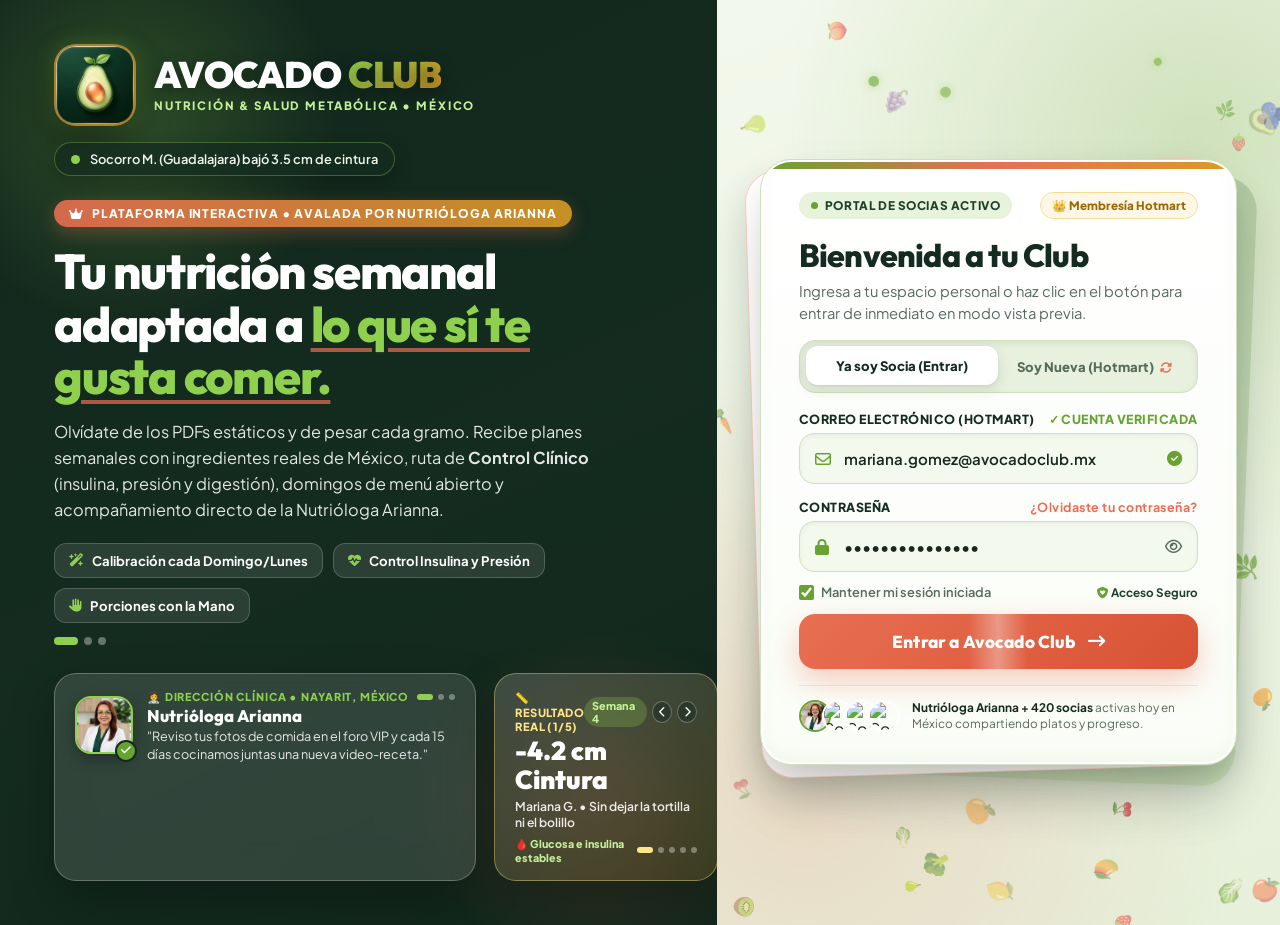
==== commit 04dcc829: "feat(plate): expand ceramic plate to 335px, compact center fat medallion, and add interactive breakd" ====
--- a/avocado-club/index.html
+++ b/avocado-club/index.html
@@ -5086,8 +5086,8 @@
     /* CONSTRUCTOR DEL PLATO 50/25/25 */
     .plate-builder-layout {
       display: grid;
-      grid-template-columns: 1.15fr 0.85fr;
-      gap: 22px;
+      grid-template-columns: minmax(0, 1.15fr) minmax(380px, 0.85fr);
+      gap: 24px;
       align-items: start;
     }
     .plate-step-box {
@@ -5820,22 +5820,25 @@
   
     /* === GOURMET CERAMIC PLATE SIMULATOR STYLES === */
     .plate-graphic-circle {
-      width: 275px;
-      height: 275px;
+      width: 335px;
+      height: 335px;
+      max-width: 100%;
+      aspect-ratio: 1 / 1;
       border-radius: 50%;
       background: #FAFDF7;
-      border: 14px solid #FFFFFF;
+      border: 15px solid #FFFFFF;
       outline: 2px solid #CFE0BC;
-      box-shadow: 0 20px 48px rgba(20, 43, 31, 0.16), inset 0 3px 8px rgba(255, 255, 255, 0.95), inset 0 -6px 14px rgba(0, 0, 0, 0.05);
+      box-shadow: 0 22px 50px rgba(20, 43, 31, 0.18), inset 0 3px 8px rgba(255, 255, 255, 0.95), inset 0 -6px 14px rgba(0, 0, 0, 0.05);
       position: relative;
       overflow: hidden;
       margin: 0 auto 16px auto;
       display: flex;
       transition: all 0.3s cubic-bezier(0.22, 1, 0.36, 1);
+      box-sizing: border-box;
     }
     .plate-graphic-circle:hover {
       transform: scale(1.02);
-      box-shadow: 0 24px 54px rgba(20, 43, 31, 0.20), inset 0 3px 8px rgba(255, 255, 255, 0.95), inset 0 -6px 14px rgba(0, 0, 0, 0.05);
+      box-shadow: 0 26px 56px rgba(20, 43, 31, 0.22), inset 0 3px 8px rgba(255, 255, 255, 0.95), inset 0 -6px 14px rgba(0, 0, 0, 0.05);
     }
     .plate-half-veggie {
       width: 50%;
@@ -5846,7 +5849,7 @@
       flex-direction: column;
       align-items: center;
       justify-content: center;
-      padding: 10px 8px;
+      padding: 12px 28px 12px 12px;
       text-align: center;
       box-sizing: border-box;
       position: relative;
@@ -5866,7 +5869,7 @@
       flex-direction: column;
       align-items: center;
       justify-content: center;
-      padding: 6px 8px;
+      padding: 8px 12px 18px 22px;
       text-align: center;
       box-sizing: border-box;
       position: relative;
@@ -5878,7 +5881,7 @@
       flex-direction: column;
       align-items: center;
       justify-content: center;
-      padding: 6px 8px;
+      padding: 18px 12px 8px 22px;
       text-align: center;
       box-sizing: border-box;
       position: relative;
@@ -5888,51 +5891,52 @@
       top: 50%;
       left: 50%;
       transform: translate(-50%, -50%);
-      width: 76px;
-      height: 76px;
+      width: 64px;
+      height: 64px;
       border-radius: 50%;
       background: linear-gradient(135deg, #FEF9C3 0%, #FDE68A 100%);
-      border: 3.5px solid #FFFFFF;
+      border: 3px solid #FFFFFF;
       outline: 1.5px solid #F59E0B;
-      box-shadow: 0 6px 18px rgba(217, 119, 6, 0.32);
+      box-shadow: 0 4px 14px rgba(217, 119, 6, 0.28);
       display: flex;
       flex-direction: column;
       align-items: center;
       justify-content: center;
       text-align: center;
       z-index: 5;
-      padding: 4px;
+      padding: 2px;
       box-sizing: border-box;
+      pointer-events: none;
     }
     .plate-quad-pill {
-      font-size: 0.61rem;
+      font-size: 0.60rem;
       font-weight: 900;
       text-transform: uppercase;
-      letter-spacing: 0.3px;
+      letter-spacing: 0.25px;
       padding: 2px 6px;
       border-radius: 99px;
       margin-bottom: 4px;
       white-space: nowrap;
     }
     .plate-quad-pill.veggie {
-      background: rgba(34, 197, 94, 0.15);
+      background: rgba(34, 197, 94, 0.16);
       color: #166534;
-      border: 1px solid rgba(34, 197, 94, 0.3);
+      border: 1px solid rgba(34, 197, 94, 0.35);
     }
     .plate-quad-pill.protein {
-      background: rgba(232, 111, 82, 0.15);
+      background: rgba(232, 111, 82, 0.16);
       color: #9A3412;
-      border: 1px solid rgba(232, 111, 82, 0.3);
+      border: 1px solid rgba(232, 111, 82, 0.35);
     }
     .plate-quad-pill.carb {
-      background: rgba(217, 119, 6, 0.15);
+      background: rgba(217, 119, 6, 0.16);
       color: #78350F;
-      border: 1px solid rgba(217, 119, 6, 0.3);
+      border: 1px solid rgba(217, 119, 6, 0.35);
     }
     .plate-quad-pill.fat {
-      background: rgba(245, 158, 11, 0.22);
+      background: rgba(245, 158, 11, 0.24);
       color: #78350F;
-      font-size: 0.55rem;
+      font-size: 0.52rem;
       padding: 1px 5px;
     }
     .plate-quad-icon-chip {
@@ -5948,11 +5952,11 @@
       margin-bottom: 3px;
     }
     .plate-quad-food-name {
-      font-size: 0.70rem;
+      font-size: 0.72rem;
       font-weight: 800;
       color: var(--avo-dark);
-      line-height: 1.2;
-      max-width: 95px;
+      line-height: 1.25;
+      max-width: 120px;
       white-space: normal;
       text-align: center;
     }
@@ -5960,6 +5964,84 @@
       display: grid;
       grid-template-columns: repeat(auto-fill, minmax(205px, 1fr));
       gap: 7px;
+    }
+
+    /* DESGLOSE DETALLADO DE INGREDIENTES EN TU PLATO */
+    .plate-ingredients-breakdown {
+      background: #F8FAF5;
+      border: 1.5px solid #E2ECD8;
+      border-radius: 14px;
+      padding: 10px 14px;
+      margin: 0 auto 14px auto;
+      width: 100%;
+      max-width: 360px;
+      box-sizing: border-box;
+      display: flex;
+      flex-direction: column;
+      gap: 7px;
+    }
+    .plate-breakdown-row {
+      display: flex;
+      justify-content: space-between;
+      align-items: center;
+      font-size: 0.77rem;
+      padding: 4px 6px;
+      border-radius: 8px;
+      transition: background 0.2s ease;
+    }
+    .plate-breakdown-row:hover {
+      background: rgba(255, 255, 255, 0.9);
+    }
+    .breakdown-left {
+      display: flex;
+      align-items: center;
+      gap: 7px;
+      min-width: 0;
+      flex: 1;
+    }
+    .breakdown-dot {
+      width: 9px;
+      height: 9px;
+      border-radius: 50%;
+      flex-shrink: 0;
+    }
+    .breakdown-dot.veggie { background: #22C55E; box-shadow: 0 0 0 2px rgba(34, 197, 94, 0.2); }
+    .breakdown-dot.protein { background: #E86F52; box-shadow: 0 0 0 2px rgba(232, 111, 82, 0.2); }
+    .breakdown-dot.carb { background: #D97706; box-shadow: 0 0 0 2px rgba(217, 119, 6, 0.2); }
+    .breakdown-dot.fat { background: #EAB308; box-shadow: 0 0 0 2px rgba(234, 179, 8, 0.2); }
+    .breakdown-macro-lbl {
+      font-size: 0.71rem;
+      font-weight: 800;
+      color: var(--text-muted);
+      white-space: nowrap;
+    }
+    .breakdown-food-title {
+      font-size: 0.78rem;
+      font-weight: 800;
+      color: var(--avo-dark);
+      white-space: nowrap;
+      overflow: hidden;
+      text-overflow: ellipsis;
+    }
+    .breakdown-badge {
+      font-size: 0.70rem;
+      font-weight: 800;
+      padding: 2px 8px;
+      border-radius: 99px;
+      white-space: nowrap;
+      flex-shrink: 0;
+      margin-left: 8px;
+    }
+    .breakdown-badge.veggie { background: #DCFCE7; color: #166534; }
+    .breakdown-badge.protein { background: #FEE2E2; color: #991B1B; }
+    .breakdown-badge.carb { background: #FEF3C7; color: #92400E; }
+    .breakdown-badge.fat { background: #FEF9C3; color: #854D0E; }
+
+    @media (max-width: 900px) {
+      .plate-graphic-circle {
+        width: 300px;
+        height: 300px;
+      }
     }
     .plate-choice-btn {
       background: #FFFFFF;
@@ -8675,7 +8757,7 @@
                       <span id="plate-total-kcal" class="plate-kcal-pill">~345 kcal totales</span>
                     </div>
 
-                    <!-- EL PLATO DE CERÁMICA GOURMET -->
+                    <!-- EL PLATO DE CERÁMICA GOURMET (AMPLIADO 335px) -->
                     <div class="plate-graphic-circle" title="Plato Avocado 50/25/25 en Proporción Oficial">
                       <!-- MITAD IZQUIERDA: 50% VERDURAS -->
                       <div class="plate-half-veggie">
@@ -8692,7 +8774,7 @@
                           <div id="plate-disp-proteina-name" class="plate-quad-food-name">Pechuga asada</div>
                         </div>
                         <div class="plate-subquad-carb">
-                          <span class="plate-quad-pill carb">25% CARB ✊</span>
+                          <span class="plate-quad-pill carb">25% CARBO ✊</span>
                           <div class="plate-quad-icon-chip" id="plate-disp-carbohidrato-icon">🌽</div>
                           <div id="plate-disp-carbohidrato-name" class="plate-quad-food-name">2 Tortillas maíz</div>
                         </div>
@@ -8702,7 +8784,43 @@
                       <div class="plate-center-fat">
                         <span class="plate-quad-pill fat">GRASA 👍</span>
                         <div id="plate-disp-grasa-icon" style="font-size: 1.15rem; line-height: 1;">🥑</div>
-                        <div id="plate-disp-grasa-name" style="font-size: 0.60rem; font-weight: 800; color: #78350F; line-height: 1.1; margin-top: 1px;">1/3 Aguacate</div>
+                        <div id="plate-disp-grasa-name" style="font-size: 0.58rem; font-weight: 800; color: #78350F; line-height: 1.1; margin-top: 1px; max-width: 54px; overflow: hidden; text-overflow: ellipsis; white-space: nowrap;">1/3 Aguacate</div>
+                      </div>
+                    </div>
+
+                    <!-- DESGLOSE DETALLADO DE INGREDIENTES EN TU PLATO -->
+                    <div class="plate-ingredients-breakdown">
+                      <div class="plate-breakdown-row veggie">
+                        <div class="breakdown-left">
+                          <span class="breakdown-dot veggie"></span>
+                          <span class="breakdown-macro-lbl">50% Fibra:</span>
+                          <strong class="breakdown-food-title" id="legend-verdura-name">Nopales asados al comal (1-2 tazas)</strong>
+                        </div>
+                        <span class="breakdown-badge veggie">Libre</span>
+                      </div>
+                      <div class="plate-breakdown-row protein">
+                        <div class="breakdown-left">
+                          <span class="breakdown-dot protein"></span>
+                          <span class="breakdown-macro-lbl">25% Proteína:</span>
+                          <strong class="breakdown-food-title" id="legend-proteina-name">Pechuga de pollo asada (~110g)</strong>
+                        </div>
+                        <span class="breakdown-badge protein" id="legend-proteina-kcal">~140 kcal</span>
+                      </div>
+                      <div class="plate-breakdown-row carb">
+                        <div class="breakdown-left">
+                          <span class="breakdown-dot carb"></span>
+                          <span class="breakdown-macro-lbl">25% Carbo:</span>
+                          <strong class="breakdown-food-title" id="legend-carbohidrato-name">2 Tortillas de maíz calientes</strong>
+                        </div>
+                        <span class="breakdown-badge carb" id="legend-carbohidrato-kcal">~110 kcal</span>
+                      </div>
+                      <div class="plate-breakdown-row fat">
+                        <div class="breakdown-left">
+                          <span class="breakdown-dot fat"></span>
+                          <span class="breakdown-macro-lbl">Grasa Buena:</span>
+                          <strong class="breakdown-food-title" id="legend-grasa-name">1/3 Aguacate Hass fresco (~45g)</strong>
+                        </div>
+                        <span class="breakdown-badge fat" id="legend-grasa-kcal">~65 kcal</span>
                       </div>
                     </div>
 
@@ -16473,42 +16591,42 @@
         // METRICAS DEL SIMULADOR DEL PLATO 50/25/25
     const PLATE_METRICS = {
       // 50% VERDURAS
-      'nopales-asados': { name: 'Nopales asados', icon: '🌵', kcal: 30, p: 2, c: 5, f: 0, fib: 4 },
-      'calabacitas-mexicana': { name: 'Calabacitas', icon: '🥒', kcal: 35, p: 2, c: 6, f: 0, fib: 3 },
-      'ensalada-mixta': { name: 'Ensalada verde', icon: '🥗', kcal: 25, p: 1, c: 4, f: 0, fib: 3.5 },
-      'pico-de-gallo': { name: 'Pico de gallo', icon: '🍅', kcal: 30, p: 1, c: 6, f: 0, fib: 2.5 },
-      'brocoli-vapor': { name: 'Brócoli al vapor', icon: '🥦', kcal: 35, p: 3, c: 6, f: 0.5, fib: 3.8 },
-      'champinones-salteados': { name: 'Champiñones', icon: '🍄', kcal: 28, p: 3, c: 4, f: 0.5, fib: 2.2 },
-      'fajitas-pimiento': { name: 'Pimientos asados', icon: '🫑', kcal: 32, p: 1.5, c: 6.5, f: 0.2, fib: 2.6 },
-      'espinacas-baby': { name: 'Espinacas baby', icon: '🥬', kcal: 22, p: 2.5, c: 3.5, f: 0.3, fib: 3 },
+      'nopales-asados': { name: 'Nopales asados', fullName: 'Nopales asados al comal (1-2 tazas)', icon: '🌵', kcal: 30, p: 2, c: 5, f: 0, fib: 4 },
+      'calabacitas-mexicana': { name: 'Calabacitas', fullName: 'Calabacitas a la mexicana (1 taza)', icon: '🥒', kcal: 35, p: 2, c: 6, f: 0, fib: 3 },
+      'ensalada-mixta': { name: 'Ensalada verde', fullName: 'Ensalada verde mixta fresca (2 tazas)', icon: '🥗', kcal: 25, p: 1, c: 4, f: 0, fib: 3.5 },
+      'pico-de-gallo': { name: 'Pico de gallo', fullName: 'Pico de gallo generoso (3/4 taza)', icon: '🍅', kcal: 30, p: 1, c: 6, f: 0, fib: 2.5 },
+      'brocoli-vapor': { name: 'Brócoli vapor', fullName: 'Brócoli al vapor con limón (1.5 tazas)', icon: '🥦', kcal: 35, p: 3, c: 6, f: 0.5, fib: 3.8 },
+      'champinones-salteados': { name: 'Champiñones', fullName: 'Champiñones al ajillo ligero (1 taza)', icon: '🍄', kcal: 28, p: 3, c: 4, f: 0.5, fib: 2.2 },
+      'fajitas-pimiento': { name: 'Pimientos asados', fullName: 'Pimientos asados en tiras (1 taza)', icon: '🫑', kcal: 32, p: 1.5, c: 6.5, f: 0.2, fib: 2.6 },
+      'espinacas-baby': { name: 'Espinacas baby', fullName: 'Espinacas baby salteadas (2 tazas)', icon: '🥬', kcal: 22, p: 2.5, c: 3.5, f: 0.3, fib: 3 },
 
       // 25% PROTEÍNA
-      'pechuga-pollo': { name: 'Pechuga pollo', icon: '🍗', kcal: 140, p: 31, c: 0, f: 2, fib: 0 },
-      'bistec-res': { name: 'Bistec magro', icon: '🥩', kcal: 160, p: 28, c: 0, f: 5, fib: 0 },
-      'pescado-blanco': { name: 'Pescado blanco', icon: '🐟', kcal: 125, p: 27, c: 0, f: 1.5, fib: 0 },
-      'queso-panela': { name: 'Queso Panela', icon: '🧀', kcal: 150, p: 16, c: 2, f: 9, fib: 0 },
-      'huevo': { name: '2 Huevos + claras', icon: '🍳', kcal: 170, p: 20, c: 1, f: 10, fib: 0 },
-      'atun-agua': { name: 'Atún en agua', icon: '🥫', kcal: 130, p: 29, c: 0, f: 1, fib: 0 },
-      'lomo-cerdo': { name: 'Lomo de cerdo', icon: '🥩', kcal: 150, p: 26, c: 0, f: 5, fib: 0 },
-      'salmon-fresco': { name: 'Salmón fresco', icon: '🍣', kcal: 190, p: 24, c: 0, f: 11, fib: 0 },
+      'pechuga-pollo': { name: 'Pechuga pollo', fullName: 'Pechuga de pollo asada (~110g)', icon: '🍗', kcal: 140, p: 31, c: 0, f: 2, fib: 0 },
+      'bistec-res': { name: 'Bistec magro', fullName: 'Bistec de res magro asado (~100g)', icon: '🥩', kcal: 160, p: 28, c: 0, f: 5, fib: 0 },
+      'pescado-blanco': { name: 'Pescado blanco', fullName: 'Filete de pescado blanco comal (~120g)', icon: '🐟', kcal: 125, p: 27, c: 0, f: 1.5, fib: 0 },
+      'queso-panela': { name: 'Queso Panela', fullName: 'Queso Panela asado (4 rebanadas ~90g)', icon: '🧀', kcal: 150, p: 16, c: 2, f: 9, fib: 0 },
+      'huevo': { name: 'Huevos + Claras', fullName: '2 Huevos enteros + 2 claras al gusto', icon: '🍳', kcal: 170, p: 20, c: 1, f: 10, fib: 0 },
+      'atun-agua': { name: 'Atún en agua', fullName: '1 Lata de atún en agua drenada (~120g)', icon: '🥫', kcal: 130, p: 29, c: 0, f: 1, fib: 0 },
+      'lomo-cerdo': { name: 'Lomo de cerdo', fullName: 'Lomo de cerdo magro al horno (~100g)', icon: '🥩', kcal: 150, p: 26, c: 0, f: 5, fib: 0 },
+      'salmon-fresco': { name: 'Salmón fresco', fullName: 'Filete de salmón fresco a la plancha (~110g)', icon: '🍣', kcal: 190, p: 24, c: 0, f: 11, fib: 0 },
 
       // 25% CARBOHIDRATO COMPLEJO
-      'tortilla-maiz': { name: '2 Tortillas maíz', icon: '🌽', kcal: 110, p: 3, c: 24, f: 1, fib: 3 },
-      'arroz-cocido': { name: '1/2 Taza arroz int.', icon: '🍚', kcal: 110, p: 2.5, c: 23, f: 0.8, fib: 2 },
-      'frijoles-olla': { name: '1/2 Taza frijoles', icon: '🫘', kcal: 110, p: 7, c: 20, f: 0.5, fib: 6 },
-      'tostadas-horneadas': { name: '2 Tostadas horn.', icon: '🌮', kcal: 65, p: 2, c: 14, f: 0.5, fib: 2 },
-      'camote-papa': { name: '1/2 Camote vapor', icon: '🍠', kcal: 90, p: 2, c: 21, f: 0.2, fib: 3 },
-      'lentejas-cocidas': { name: '1/2 Taza lentejas', icon: '🫘', kcal: 115, p: 8.5, c: 20, f: 0.5, fib: 5.5 },
-      'quinoa-cocida': { name: '1/2 Taza quinoa', icon: '🌾', kcal: 110, p: 4, c: 20, f: 1.8, fib: 2.8 },
-      'pasta-integral': { name: '1/2 Taza pasta int.', icon: '🍝', kcal: 105, p: 4.5, c: 21, f: 0.8, fib: 3 },
+      'tortilla-maiz': { name: '2 Tortillas maíz', fullName: '2 Tortillas de maíz calientes (~50g)', icon: '🌽', kcal: 110, p: 3, c: 24, f: 1, fib: 3 },
+      'arroz-cocido': { name: '1/2 Tza arroz', fullName: '1/2 Taza de arroz cocido (~80g)', icon: '🍚', kcal: 110, p: 2.5, c: 23, f: 0.8, fib: 2 },
+      'frijoles-olla': { name: '1/2 Tza frijoles', fullName: '1/2 Taza de frijoles de la olla enteros', icon: '🫘', kcal: 110, p: 7, c: 20, f: 0.5, fib: 6 },
+      'tostadas-horneadas': { name: '2 Tostadas horn.', fullName: '2 Tostadas horneadas sin grasa', icon: '🌮', kcal: 65, p: 2, c: 14, f: 0.5, fib: 2 },
+      'camote-papa': { name: '1/2 Camote vapor', fullName: '1/2 Camote o papa al vapor (~100g)', icon: '🍠', kcal: 90, p: 2, c: 21, f: 0.2, fib: 3 },
+      'lentejas-cocidas': { name: '1/2 Tza lentejas', fullName: '1/2 Taza de lentejas cocidas enteras', icon: '🫘', kcal: 115, p: 8.5, c: 20, f: 0.5, fib: 5.5 },
+      'quinoa-cocida': { name: '1/2 Tza quinoa', fullName: '1/2 Taza de quinoa cocida al vapor', icon: '🌾', kcal: 110, p: 4, c: 20, f: 1.8, fib: 2.8 },
+      'pasta-integral': { name: '1/2 Tza pasta int.', fullName: '1/2 Taza de pasta integral cocida', icon: '🍝', kcal: 105, p: 4.5, c: 21, f: 0.8, fib: 3 },
 
       // TOQUE DE GRASA SALUDABLE
-      'aguacate-hass': { name: '1/3 Aguacate', icon: '🥑', kcal: 65, p: 1, c: 3, f: 6, fib: 3 },
-      'guacamole-casero': { name: '2 Cdas Guacamole', icon: '🥑', kcal: 60, p: 1, c: 3, f: 5.5, fib: 2.5 },
-      'almendras-naturales': { name: '10 Almendras', icon: '🥜', kcal: 70, p: 2.5, c: 2.5, f: 6, fib: 1.5 },
-      'aceite-oliva': { name: '1 Cdita Aceite', icon: '🫒', kcal: 45, p: 0, c: 0, f: 5, fib: 0 },
-      'semillas-calabaza': { name: '1 Cda Pepitas', icon: '🌻', kcal: 55, p: 2.5, c: 1.5, f: 4.5, fib: 1 },
-      'crema-cacahuate': { name: '1 Cda Crema puro', icon: '🥜', kcal: 75, p: 3.5, c: 3, f: 6.5, fib: 1.5 }
+      'aguacate-hass': { name: '1/3 Aguacate', fullName: '1/3 Aguacate Hass fresco (~45g)', icon: '🥑', kcal: 65, p: 1, c: 3, f: 6, fib: 3 },
+      'guacamole-casero': { name: '2 Cdas Guacamole', fullName: '2 Cucharadas de guacamole casero fresco', icon: '🥑', kcal: 60, p: 1, c: 3, f: 5.5, fib: 2.5 },
+      'almendras-naturales': { name: '10 Almendras', fullName: '10 Almendras naturales sin sal', icon: '🥜', kcal: 70, p: 2.5, c: 2.5, f: 6, fib: 1.5 },
+      'aceite-oliva': { name: '1 Cdita Aceite', fullName: '1 Cucharadita de aceite de oliva extravirgen', icon: '🫒', kcal: 45, p: 0, c: 0, f: 5, fib: 0 },
+      'semillas-calabaza': { name: '1 Cda Pepitas', fullName: '1 Cucharada de pepitas de calabaza asadas', icon: '🌻', kcal: 55, p: 2.5, c: 1.5, f: 4.5, fib: 1 },
+      'crema-cacahuate': { name: '1 Cda Crema puro', fullName: '1 Cucharada de crema de cacahuate 100% puro', icon: '🥜', kcal: 75, p: 3.5, c: 3, f: 6.5, fib: 1.5 }
     };
 
     // Escenarios Quincenales Fuera de Casa
@@ -16862,6 +16980,23 @@
       if (fatEl) fatEl.innerText = `${totalF}g`;
       if (fibEl) fibEl.innerText = `${totalFib}g`;
 
+      // Actualizar desglose detallado (Leyenda del plato)
+      const legV = document.getElementById('legend-verdura-name');
+      const legP = document.getElementById('legend-proteina-name');
+      const legPKcal = document.getElementById('legend-proteina-kcal');
+      const legC = document.getElementById('legend-carbohidrato-name');
+      const legCKcal = document.getElementById('legend-carbohidrato-kcal');
+      const legG = document.getElementById('legend-grasa-name');
+      const legGKcal = document.getElementById('legend-grasa-kcal');
+
+      if (legV) legV.innerText = v.fullName || v.name;
+      if (legP) legP.innerText = p.fullName || p.name;
+      if (legPKcal) legPKcal.innerText = '~' + p.kcal + ' kcal';
+      if (legC) legC.innerText = c.fullName || c.name;
+      if (legCKcal) legCKcal.innerText = '~' + c.kcal + ' kcal';
+      if (legG) legG.innerText = g.fullName || g.name;
+      if (legGKcal) legGKcal.innerText = '~' + g.kcal + ' kcal';
+
       // Mensaje dinámico de Arianna
       const msgEl = document.getElementById('plate-arianna-msg');
       if (msgEl) {
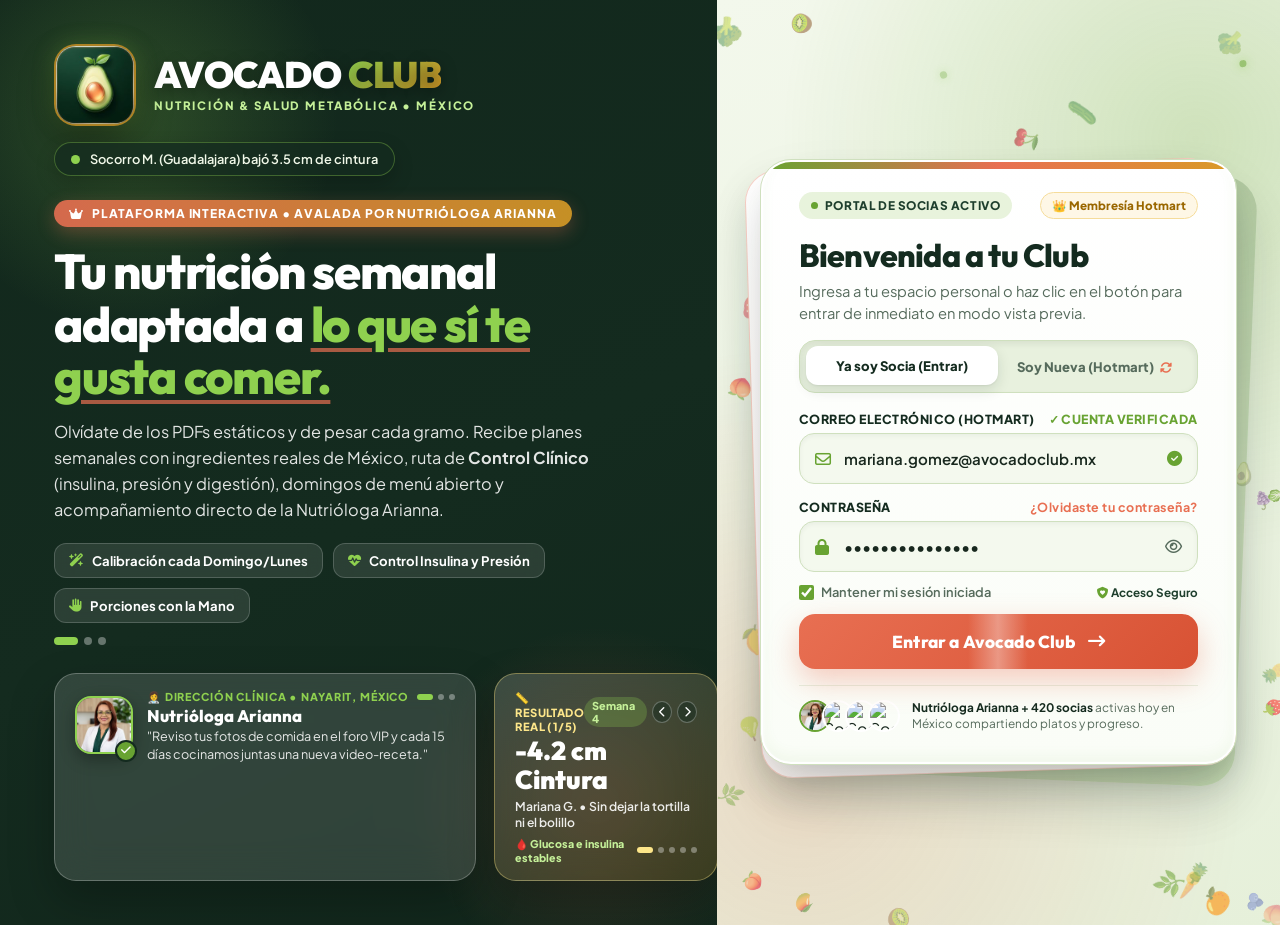
==== commit d855da6a: "feat(plate): definitive unclipped plate design with ceramic dish, bento breakdown table, and zero te" ====
--- a/avocado-club/index.html
+++ b/avocado-club/index.html
@@ -5169,147 +5169,7 @@
     .chip-badge.blue { background: #DBEAFE; color: #1E40AF; }
     .chip-badge.gold { background: #FEF3C7; color: #92400E; }
 
-    /* PREVIEW DEL PLATO */
-    .plate-preview-card {
-      background: linear-gradient(145deg, #FFFFFF 0%, #F5F9EE 100%);
-      border: 1.5px solid #CFE0BC;
-      border-radius: 20px;
-      padding: 18px 18px 16px;
-      position: sticky;
-      top: 20px;
-      box-shadow: 0 10px 24px rgba(15, 35, 25, 0.08);
-    }
-    .plate-kcal-pill {
-      background: var(--avo-primary);
-      color: #FFFFFF;
-      font-size: 0.76rem;
-      font-weight: 800;
-      padding: 4px 10px;
-      border-radius: 99px;
-      box-shadow: 0 4px 10px rgba(104, 163, 50, 0.3);
-    }
-    .plate-graphic-circle {
-      width: 240px;
-      height: 240px;
-      border-radius: 50%;
-      border: 8px solid #E2ECD8;
-      background: #FFFFFF;
-      margin: 12px auto;
-      position: relative;
-      overflow: hidden;
-      box-shadow: 0 14px 28px rgba(0,0,0,0.1), inset 0 2px 6px rgba(0,0,0,0.06);
-      display: flex;
-    }
-    .plate-half-veggie {
-      width: 50%;
-      height: 100%;
-      background: linear-gradient(135deg, #F0FDF4 0%, #DCFCE7 100%);
-      border-right: 2px dashed #86EFAC;
-      display: flex;
-      flex-direction: column;
-      align-items: center;
-      justify-content: center;
-      padding: 10px;
-      box-sizing: border-box;
-      text-align: center;
-    }
-    .plate-half-macro {
-      width: 50%;
-      height: 100%;
-      display: flex;
-      flex-direction: column;
-    }
-    .plate-subquad-protein {
-      height: 50%;
-      background: linear-gradient(135deg, #FEF2F2 0%, #FEE2E2 100%);
-      border-bottom: 2px dashed #FCA5A5;
-      display: flex;
-      flex-direction: column;
-      align-items: center;
-      justify-content: center;
-      padding: 6px;
-      box-sizing: border-box;
-      text-align: center;
-    }
-    .plate-subquad-carb {
-      height: 50%;
-      background: linear-gradient(135deg, #EFF6FF 0%, #DBEAFE 100%);
-      display: flex;
-      flex-direction: column;
-      align-items: center;
-      justify-content: center;
-      padding: 6px;
-      box-sizing: border-box;
-      text-align: center;
-    }
-    .plate-center-fat {
-      position: absolute;
-      top: 50%;
-      left: 50%;
-      transform: translate(-50%, -50%);
-      width: 58px;
-      height: 58px;
-      border-radius: 50%;
-      background: #FEF3C7;
-      border: 2px solid #F59E0B;
-      display: flex;
-      flex-direction: column;
-      align-items: center;
-      justify-content: center;
-      box-shadow: 0 6px 14px rgba(245, 158, 11, 0.35);
-      z-index: 2;
-    }
-    .plate-center-icon { font-size: 1.15rem; }
-    .plate-center-text { font-size: 0.55rem; font-weight: 800; color: #92400E; text-align: center; line-height: 1; }
-    .plate-quad-label { font-size: 0.60rem; font-weight: 900; letter-spacing: 0.04em; color: #166534; margin-bottom: 2px; }
-    .plate-quad-label.coral { color: #991B1B; }
-    .plate-quad-label.blue { color: #1E40AF; }
-    .plate-quad-icon { font-size: 1.35rem; margin-bottom: 1px; }
-    .plate-quad-name { font-size: 0.68rem; font-weight: 800; color: var(--avo-dark); line-height: 1.1; max-width: 90px; }
-
-    .plate-macros-bar {
-      display: grid;
-      grid-template-columns: repeat(4, 1fr);
-      gap: 6px;
-      background: #FFFFFF;
-      border: 1px solid #D5E4C5;
-      border-radius: 12px;
-      padding: 8px 6px;
-      margin: 12px 0 10px;
-      text-align: center;
-    }
-    .macro-val { display: block; font-size: 0.88rem; font-weight: 900; color: var(--avo-dark); }
-    .macro-lbl { font-size: 0.64rem; font-weight: 700; color: var(--text-muted); text-transform: uppercase; }
-
-    .plate-arianna-feedback {
-      background: #FFFFFF;
-      border: 1px solid #DCE8CE;
-      border-radius: 14px;
-      padding: 10px 12px;
-      margin-bottom: 10px;
-    }
-    .btn-save-plate-fav {
-      width: 100%;
-      background: linear-gradient(135deg, var(--avo-primary) 0%, #46781B 100%);
-      color: #FFFFFF;
-      border: none;
-      padding: 10px 14px;
-      border-radius: 12px;
-      font-size: 0.82rem;
-      font-weight: 800;
-      cursor: pointer;
-      display: flex;
-      align-items: center;
-      justify-content: center;
-      gap: 7px;
-      transition: all 0.2s ease;
-      font-family: inherit;
-      box-shadow: 0 4px 14px rgba(104, 163, 50, 0.25);
-    }
-    .btn-save-plate-fav:hover {
-      transform: translateY(-1px);
-      box-shadow: 0 6px 18px rgba(104, 163, 50, 0.35);
-    }
+    /* PREVIEW DEL PLATO (Centralizado en estilos gourmet) */
 
     /* GUÍA QUINCENAL ROTATIVA */
     .quincena-tabs-bar {
@@ -5585,8 +5445,8 @@
         grid-template-columns: 1fr !important;
       }
       .plate-graphic-circle {
-        width: 210px !important;
-        height: 210px !important;
+        width: 260px !important;
+        height: 260px !important;
       }
       .quincena-steps-grid,
       .quincena-semaforo-grid {
@@ -5819,41 +5679,55 @@
     }
   
     /* === GOURMET CERAMIC PLATE SIMULATOR STYLES === */
+    .plate-preview-card {
+      background: linear-gradient(160deg, #FFFFFF 0%, #F7FAF2 100%);
+      border: 1.5px solid #CFE0BC;
+      border-radius: 20px;
+      padding: 18px 16px;
+      position: sticky;
+      top: 20px;
+      box-shadow: 0 10px 28px rgba(15, 35, 25, 0.08);
+      box-sizing: border-box;
+    }
     .plate-graphic-circle {
-      width: 335px;
-      height: 335px;
+      width: 285px;
+      height: 285px;
       max-width: 100%;
       aspect-ratio: 1 / 1;
       border-radius: 50%;
       background: #FAFDF7;
-      border: 15px solid #FFFFFF;
-      outline: 2px solid #CFE0BC;
-      box-shadow: 0 22px 50px rgba(20, 43, 31, 0.18), inset 0 3px 8px rgba(255, 255, 255, 0.95), inset 0 -6px 14px rgba(0, 0, 0, 0.05);
+      border: 14px solid #FFFFFF;
+      outline: 2px solid #D1E2C2;
+      box-shadow: 0 18px 46px rgba(20, 43, 31, 0.16), inset 0 3px 8px rgba(255, 255, 255, 0.95), inset 0 -4px 10px rgba(0, 0, 0, 0.04);
       position: relative;
       overflow: hidden;
-      margin: 0 auto 16px auto;
+      margin: 4px auto 16px auto;
       display: flex;
       transition: all 0.3s cubic-bezier(0.22, 1, 0.36, 1);
       box-sizing: border-box;
     }
     .plate-graphic-circle:hover {
       transform: scale(1.02);
-      box-shadow: 0 26px 56px rgba(20, 43, 31, 0.22), inset 0 3px 8px rgba(255, 255, 255, 0.95), inset 0 -6px 14px rgba(0, 0, 0, 0.05);
-    }
+      box-shadow: 0 22px 52px rgba(20, 43, 31, 0.20), inset 0 3px 8px rgba(255, 255, 255, 0.95), inset 0 -4px 10px rgba(0, 0, 0, 0.04);
+    }
+
+    /* MITAD IZQUIERDA: 50% VERDURAS & FIBRA */
     .plate-half-veggie {
       width: 50%;
       height: 100%;
-      background: linear-gradient(145deg, #ECF8E5 0%, #D4ECC2 100%);
+      background: linear-gradient(145deg, #ECF8E5 0%, #D8EFC7 100%);
       border-right: 2px dashed rgba(104, 163, 50, 0.45);
       display: flex;
       flex-direction: column;
       align-items: center;
       justify-content: center;
-      padding: 12px 28px 12px 12px;
+      padding: 12px 24px 12px 10px;
       text-align: center;
       box-sizing: border-box;
       position: relative;
     }
+
+    /* MITAD DERECHA: 25% PROTEÍNA Y 25% CARBO */
     .plate-half-macro {
       width: 50%;
       height: 100%;
@@ -5869,7 +5743,7 @@
       flex-direction: column;
       align-items: center;
       justify-content: center;
-      padding: 8px 12px 18px 22px;
+      padding: 8px 10px 14px 20px;
       text-align: center;
       box-sizing: border-box;
       position: relative;
@@ -5881,18 +5755,20 @@
       flex-direction: column;
       align-items: center;
       justify-content: center;
-      padding: 18px 12px 8px 22px;
+      padding: 14px 10px 8px 20px;
       text-align: center;
       box-sizing: border-box;
       position: relative;
     }
+
+    /* CENTRO: GRASA SALUDABLE (PULGAR) */
     .plate-center-fat {
       position: absolute;
       top: 50%;
       left: 50%;
       transform: translate(-50%, -50%);
-      width: 64px;
-      height: 64px;
+      width: 56px;
+      height: 56px;
       border-radius: 50%;
       background: linear-gradient(135deg, #FEF9C3 0%, #FDE68A 100%);
       border: 3px solid #FFFFFF;
@@ -5908,100 +5784,99 @@
       box-sizing: border-box;
       pointer-events: none;
     }
-    .plate-quad-pill {
-      font-size: 0.60rem;
+    .plate-center-fat-icon {
+      font-size: 1.25rem;
+      line-height: 1;
+    }
+    .plate-center-fat-label {
+      font-size: 0.52rem;
       font-weight: 900;
+      color: #78350F;
       text-transform: uppercase;
-      letter-spacing: 0.25px;
-      padding: 2px 6px;
-      border-radius: 99px;
-      margin-bottom: 4px;
-      white-space: nowrap;
-    }
-    .plate-quad-pill.veggie {
-      background: rgba(34, 197, 94, 0.16);
-      color: #166534;
-      border: 1px solid rgba(34, 197, 94, 0.35);
-    }
-    .plate-quad-pill.protein {
-      background: rgba(232, 111, 82, 0.16);
-      color: #9A3412;
-      border: 1px solid rgba(232, 111, 82, 0.35);
-    }
-    .plate-quad-pill.carb {
-      background: rgba(217, 119, 6, 0.16);
-      color: #78350F;
-      border: 1px solid rgba(217, 119, 6, 0.35);
-    }
-    .plate-quad-pill.fat {
-      background: rgba(245, 158, 11, 0.24);
-      color: #78350F;
-      font-size: 0.52rem;
-      padding: 1px 5px;
-    }
+      letter-spacing: 0.4px;
+      line-height: 1;
+      margin-top: 1px;
+    }
+
+    /* ELEMENTOS LIMPIOS Y ESPACIOSOS DEL PLATO */
     .plate-quad-icon-chip {
-      width: 32px;
-      height: 32px;
+      width: 42px;
+      height: 42px;
       border-radius: 50%;
       background: #FFFFFF;
-      box-shadow: 0 2px 6px rgba(0,0,0,0.08);
+      box-shadow: 0 3px 8px rgba(0,0,0,0.08);
       display: flex;
       align-items: center;
       justify-content: center;
-      font-size: 1.05rem;
-      margin-bottom: 3px;
+      font-size: 1.45rem;
+      margin-bottom: 4px;
+      flex-shrink: 0;
     }
     .plate-quad-food-name {
-      font-size: 0.72rem;
+      font-size: 0.78rem;
       font-weight: 800;
       color: var(--avo-dark);
-      line-height: 1.25;
-      max-width: 120px;
+      line-height: 1.2;
+      max-width: 110px;
       white-space: normal;
       text-align: center;
     }
-    .plate-options-grid {
-      display: grid;
-      grid-template-columns: repeat(auto-fill, minmax(205px, 1fr));
-      gap: 7px;
-    }
-
-    /* DESGLOSE DETALLADO DE INGREDIENTES EN TU PLATO */
+    .plate-subquad-protein .plate-quad-food-name {
+      color: #832714;
+    }
+    .plate-subquad-carb .plate-quad-food-name {
+      color: #78350F;
+    }
+    .plate-half-veggie .plate-quad-food-name {
+      color: #173824;
+      font-size: 0.82rem;
+      max-width: 115px;
+    }
+
+    /* DESGLOSE DETALLADO DE INGREDIENTES EN TU PLATO (BENTO TABLE PROFESIONAL) */
     .plate-ingredients-breakdown {
-      background: #F8FAF5;
+      background: #FFFFFF;
       border: 1.5px solid #E2ECD8;
       border-radius: 14px;
-      padding: 10px 14px;
-      margin: 0 auto 14px auto;
+      padding: 10px 12px;
+      margin: 0 auto 12px auto;
       width: 100%;
-      max-width: 360px;
       box-sizing: border-box;
       display: flex;
       flex-direction: column;
       gap: 7px;
+      box-shadow: 0 2px 8px rgba(0,0,0,0.03);
     }
     .plate-breakdown-row {
       display: flex;
       justify-content: space-between;
-      align-items: center;
+      align-items: flex-start;
       font-size: 0.77rem;
-      padding: 4px 6px;
-      border-radius: 8px;
+      padding: 7px 8px;
+      border-radius: 9px;
       transition: background 0.2s ease;
+      background: #F8FAF5;
+      border: 1px solid #EDF4E7;
+      gap: 8px;
     }
     .plate-breakdown-row:hover {
-      background: rgba(255, 255, 255, 0.9);
+      background: #F1F7EC;
     }
     .breakdown-left {
       display: flex;
-      align-items: center;
-      gap: 7px;
+      flex-direction: column;
+      gap: 2px;
       min-width: 0;
       flex: 1;
     }
+    .breakdown-macro-header {
+      display: flex;
+      align-items: center;
+      gap: 6px;
+    }
     .breakdown-dot {
-      width: 9px;
-      height: 9px;
+      width: 8px;
+      height: 8px;
       border-radius: 50%;
       flex-shrink: 0;
     }
@@ -6009,28 +5884,38 @@
     .breakdown-dot.protein { background: #E86F52; box-shadow: 0 0 0 2px rgba(232, 111, 82, 0.2); }
     .breakdown-dot.carb { background: #D97706; box-shadow: 0 0 0 2px rgba(217, 119, 6, 0.2); }
     .breakdown-dot.fat { background: #EAB308; box-shadow: 0 0 0 2px rgba(234, 179, 8, 0.2); }
-    .breakdown-macro-lbl {
+    .breakdown-macro-tag {
+      font-size: 0.65rem;
+      font-weight: 900;
+      text-transform: uppercase;
+      letter-spacing: 0.3px;
+    }
+    .breakdown-macro-tag.veggie { color: #166534; }
+    .breakdown-macro-tag.protein { color: #9A3412; }
+    .breakdown-macro-tag.carb { color: #78350F; }
+    .breakdown-macro-tag.fat { color: #854D0E; }
+
+    .breakdown-food-title {
+      font-size: 0.81rem;
+      font-weight: 800;
+      color: var(--avo-dark);
+      line-height: 1.25;
+      white-space: normal;
+    }
+    .breakdown-food-portion {
+      font-size: 0.70rem;
+      color: var(--text-muted);
+      line-height: 1.2;
+    }
+
+    .breakdown-badge {
       font-size: 0.71rem;
       font-weight: 800;
-      color: var(--text-muted);
-      white-space: nowrap;
-    }
-    .breakdown-food-title {
-      font-size: 0.78rem;
-      font-weight: 800;
-      color: var(--avo-dark);
-      white-space: nowrap;
-      overflow: hidden;
-      text-overflow: ellipsis;
-    }
-    .breakdown-badge {
-      font-size: 0.70rem;
-      font-weight: 800;
-      padding: 2px 8px;
+      padding: 3px 8px;
       border-radius: 99px;
       white-space: nowrap;
       flex-shrink: 0;
-      margin-left: 8px;
+      margin-top: 2px;
     }
     .breakdown-badge.veggie { background: #DCFCE7; color: #166534; }
     .breakdown-badge.protein { background: #FEE2E2; color: #991B1B; }
@@ -6039,8 +5924,8 @@
 
     @media (max-width: 900px) {
       .plate-graphic-circle {
-        width: 300px;
-        height: 300px;
+        width: 260px !important;
+        height: 260px !important;
       }
     }
     .plate-choice-btn {
@@ -8757,11 +8642,10 @@
                       <span id="plate-total-kcal" class="plate-kcal-pill">~345 kcal totales</span>
                     </div>
 
-                    <!-- EL PLATO DE CERÁMICA GOURMET (AMPLIADO 335px) -->
+                    <!-- EL PLATO DE CERÁMICA GOURMET DEFINITIVO -->
                     <div class="plate-graphic-circle" title="Plato Avocado 50/25/25 en Proporción Oficial">
                       <!-- MITAD IZQUIERDA: 50% VERDURAS -->
                       <div class="plate-half-veggie">
-                        <span class="plate-quad-pill veggie">50% FIBRA 🤲</span>
                         <div class="plate-quad-icon-chip" id="plate-disp-verdura-icon">🌵</div>
                         <div id="plate-disp-verdura-name" class="plate-quad-food-name">Nopales asados</div>
                       </div>
@@ -8769,12 +8653,10 @@
                       <!-- MITAD DERECHA: 25% PROTEÍNA Y 25% CARBOHIDRATO -->
                       <div class="plate-half-macro">
                         <div class="plate-subquad-protein">
-                          <span class="plate-quad-pill protein">25% PROTEÍNA 🖐️</span>
                           <div class="plate-quad-icon-chip" id="plate-disp-proteina-icon">🍗</div>
                           <div id="plate-disp-proteina-name" class="plate-quad-food-name">Pechuga asada</div>
                         </div>
                         <div class="plate-subquad-carb">
-                          <span class="plate-quad-pill carb">25% CARBO ✊</span>
                           <div class="plate-quad-icon-chip" id="plate-disp-carbohidrato-icon">🌽</div>
                           <div id="plate-disp-carbohidrato-name" class="plate-quad-food-name">2 Tortillas maíz</div>
                         </div>
@@ -8782,43 +8664,61 @@
 
                       <!-- CENTRO: GRASA SALUDABLE (PULGAR) -->
                       <div class="plate-center-fat">
-                        <span class="plate-quad-pill fat">GRASA 👍</span>
-                        <div id="plate-disp-grasa-icon" style="font-size: 1.15rem; line-height: 1;">🥑</div>
-                        <div id="plate-disp-grasa-name" style="font-size: 0.58rem; font-weight: 800; color: #78350F; line-height: 1.1; margin-top: 1px; max-width: 54px; overflow: hidden; text-overflow: ellipsis; white-space: nowrap;">1/3 Aguacate</div>
+                        <span class="plate-center-fat-icon" id="plate-disp-grasa-icon">🥑</span>
+                        <span class="plate-center-fat-label">Grasa</span>
                       </div>
                     </div>
 
-                    <!-- DESGLOSE DETALLADO DE INGREDIENTES EN TU PLATO -->
+                    <!-- DESGLOSE DETALLADO DE INGREDIENTES EN TU PLATO (BENTO CARD) -->
                     <div class="plate-ingredients-breakdown">
+                      <!-- 50% FIBRA -->
                       <div class="plate-breakdown-row veggie">
                         <div class="breakdown-left">
-                          <span class="breakdown-dot veggie"></span>
-                          <span class="breakdown-macro-lbl">50% Fibra:</span>
-                          <strong class="breakdown-food-title" id="legend-verdura-name">Nopales asados al comal (1-2 tazas)</strong>
+                          <div class="breakdown-macro-header">
+                            <span class="breakdown-dot veggie"></span>
+                            <span class="breakdown-macro-tag veggie">50% Fibra 🤲</span>
+                          </div>
+                          <div class="breakdown-food-title" id="legend-verdura-name">Nopales asados al comal</div>
+                          <div class="breakdown-food-portion" id="legend-verdura-portion">Porción: 1 a 2 tazas • Amortigua glucosa</div>
                         </div>
                         <span class="breakdown-badge veggie">Libre</span>
                       </div>
+
+                      <!-- 25% PROTEÍNA -->
                       <div class="plate-breakdown-row protein">
                         <div class="breakdown-left">
-                          <span class="breakdown-dot protein"></span>
-                          <span class="breakdown-macro-lbl">25% Proteína:</span>
-                          <strong class="breakdown-food-title" id="legend-proteina-name">Pechuga de pollo asada (~110g)</strong>
+                          <div class="breakdown-macro-header">
+                            <span class="breakdown-dot protein"></span>
+                            <span class="breakdown-macro-tag protein">25% Proteína 🖐️</span>
+                          </div>
+                          <div class="breakdown-food-title" id="legend-proteina-name">Pechuga de pollo asada</div>
+                          <div class="breakdown-food-portion" id="legend-proteina-portion">Porción: 1 palma (~110g) • Saciedad 4h</div>
                         </div>
                         <span class="breakdown-badge protein" id="legend-proteina-kcal">~140 kcal</span>
                       </div>
+
+                      <!-- 25% CARBO -->
                       <div class="plate-breakdown-row carb">
                         <div class="breakdown-left">
-                          <span class="breakdown-dot carb"></span>
-                          <span class="breakdown-macro-lbl">25% Carbo:</span>
-                          <strong class="breakdown-food-title" id="legend-carbohidrato-name">2 Tortillas de maíz calientes</strong>
+                          <div class="breakdown-macro-header">
+                            <span class="breakdown-dot carb"></span>
+                            <span class="breakdown-macro-tag carb">25% Carbo ✊</span>
+                          </div>
+                          <div class="breakdown-food-title" id="legend-carbohidrato-name">2 Tortillas de maíz calientes</div>
+                          <div class="breakdown-food-portion" id="legend-carbohidrato-portion">Porción: 1/2 puño (~50g) • Energía sostenida</div>
                         </div>
                         <span class="breakdown-badge carb" id="legend-carbohidrato-kcal">~110 kcal</span>
                       </div>
+
+                      <!-- GRASA BUENA -->
                       <div class="plate-breakdown-row fat">
                         <div class="breakdown-left">
-                          <span class="breakdown-dot fat"></span>
-                          <span class="breakdown-macro-lbl">Grasa Buena:</span>
-                          <strong class="breakdown-food-title" id="legend-grasa-name">1/3 Aguacate Hass fresco (~45g)</strong>
+                          <div class="breakdown-macro-header">
+                            <span class="breakdown-dot fat"></span>
+                            <span class="breakdown-macro-tag fat">Grasa Buena 👍</span>
+                          </div>
+                          <div class="breakdown-food-title" id="legend-grasa-name">1/3 Aguacate Hass fresco</div>
+                          <div class="breakdown-food-portion" id="legend-grasa-portion">Porción: 1 pulgar (~45g) • Absorbe vitaminas</div>
                         </div>
                         <span class="breakdown-badge fat" id="legend-grasa-kcal">~65 kcal</span>
                       </div>
@@ -16591,42 +16491,42 @@
         // METRICAS DEL SIMULADOR DEL PLATO 50/25/25
     const PLATE_METRICS = {
       // 50% VERDURAS
-      'nopales-asados': { name: 'Nopales asados', fullName: 'Nopales asados al comal (1-2 tazas)', icon: '🌵', kcal: 30, p: 2, c: 5, f: 0, fib: 4 },
-      'calabacitas-mexicana': { name: 'Calabacitas', fullName: 'Calabacitas a la mexicana (1 taza)', icon: '🥒', kcal: 35, p: 2, c: 6, f: 0, fib: 3 },
-      'ensalada-mixta': { name: 'Ensalada verde', fullName: 'Ensalada verde mixta fresca (2 tazas)', icon: '🥗', kcal: 25, p: 1, c: 4, f: 0, fib: 3.5 },
-      'pico-de-gallo': { name: 'Pico de gallo', fullName: 'Pico de gallo generoso (3/4 taza)', icon: '🍅', kcal: 30, p: 1, c: 6, f: 0, fib: 2.5 },
-      'brocoli-vapor': { name: 'Brócoli vapor', fullName: 'Brócoli al vapor con limón (1.5 tazas)', icon: '🥦', kcal: 35, p: 3, c: 6, f: 0.5, fib: 3.8 },
-      'champinones-salteados': { name: 'Champiñones', fullName: 'Champiñones al ajillo ligero (1 taza)', icon: '🍄', kcal: 28, p: 3, c: 4, f: 0.5, fib: 2.2 },
-      'fajitas-pimiento': { name: 'Pimientos asados', fullName: 'Pimientos asados en tiras (1 taza)', icon: '🫑', kcal: 32, p: 1.5, c: 6.5, f: 0.2, fib: 2.6 },
-      'espinacas-baby': { name: 'Espinacas baby', fullName: 'Espinacas baby salteadas (2 tazas)', icon: '🥬', kcal: 22, p: 2.5, c: 3.5, f: 0.3, fib: 3 },
+      'nopales-asados': { name: 'Nopales asados', fullName: 'Nopales asados al comal', portion: 'Porción: 1 a 2 tazas • Amortigua glucosa', icon: '🌵', kcal: 30, p: 2, c: 5, f: 0, fib: 4 },
+      'calabacitas-mexicana': { name: 'Calabacitas', fullName: 'Calabacitas a la mexicana', portion: 'Porción: 1 taza • Ricas en potasio', icon: '🥒', kcal: 35, p: 2, c: 6, f: 0, fib: 3 },
+      'ensalada-mixta': { name: 'Ensalada verde', fullName: 'Ensalada verde mixta fresca', portion: 'Porción: 2 tazas • Fibra viva', icon: '🥗', kcal: 25, p: 1, c: 4, f: 0, fib: 3.5 },
+      'pico-de-gallo': { name: 'Pico de gallo', fullName: 'Pico de gallo casero generoso', portion: 'Porción: 3/4 taza • Licopeno antioxidante', icon: '🍅', kcal: 30, p: 1, c: 6, f: 0, fib: 2.5 },
+      'brocoli-vapor': { name: 'Brócoli vapor', fullName: 'Brócoli al vapor con limón', portion: 'Porción: 1.5 tazas • Sulforafano antiinflamatorio', icon: '🥦', kcal: 35, p: 3, c: 6, f: 0.5, fib: 3.8 },
+      'champinones-salteados': { name: 'Champiñones', fullName: 'Champiñones al ajillo ligero', portion: 'Porción: 1 taza • Betaglucanos saciedad', icon: '🍄', kcal: 28, p: 3, c: 4, f: 0.5, fib: 2.2 },
+      'fajitas-pimiento': { name: 'Pimientos', fullName: 'Fajitas de pimiento asado', portion: 'Porción: 1 taza • Vitamina C alta', icon: '🫑', kcal: 32, p: 1.5, c: 6.5, f: 0.2, fib: 2.6 },
+      'espinacas-baby': { name: 'Espinacas', fullName: 'Espinacas baby salteadas', portion: 'Porción: 2 tazas • Hierro y magnesio', icon: '🥬', kcal: 22, p: 2.5, c: 3.5, f: 0.3, fib: 3 },
 
       // 25% PROTEÍNA
-      'pechuga-pollo': { name: 'Pechuga pollo', fullName: 'Pechuga de pollo asada (~110g)', icon: '🍗', kcal: 140, p: 31, c: 0, f: 2, fib: 0 },
-      'bistec-res': { name: 'Bistec magro', fullName: 'Bistec de res magro asado (~100g)', icon: '🥩', kcal: 160, p: 28, c: 0, f: 5, fib: 0 },
-      'pescado-blanco': { name: 'Pescado blanco', fullName: 'Filete de pescado blanco comal (~120g)', icon: '🐟', kcal: 125, p: 27, c: 0, f: 1.5, fib: 0 },
-      'queso-panela': { name: 'Queso Panela', fullName: 'Queso Panela asado (4 rebanadas ~90g)', icon: '🧀', kcal: 150, p: 16, c: 2, f: 9, fib: 0 },
-      'huevo': { name: 'Huevos + Claras', fullName: '2 Huevos enteros + 2 claras al gusto', icon: '🍳', kcal: 170, p: 20, c: 1, f: 10, fib: 0 },
-      'atun-agua': { name: 'Atún en agua', fullName: '1 Lata de atún en agua drenada (~120g)', icon: '🥫', kcal: 130, p: 29, c: 0, f: 1, fib: 0 },
-      'lomo-cerdo': { name: 'Lomo de cerdo', fullName: 'Lomo de cerdo magro al horno (~100g)', icon: '🥩', kcal: 150, p: 26, c: 0, f: 5, fib: 0 },
-      'salmon-fresco': { name: 'Salmón fresco', fullName: 'Filete de salmón fresco a la plancha (~110g)', icon: '🍣', kcal: 190, p: 24, c: 0, f: 11, fib: 0 },
+      'pechuga-pollo': { name: 'Pechuga pollo', fullName: 'Pechuga de pollo asada', portion: 'Porción: 1 palma (~110g) • Magra sin piel', icon: '🍗', kcal: 140, p: 31, c: 0, f: 2, fib: 0 },
+      'bistec-res': { name: 'Bistec magro', fullName: 'Bistec de res magro asado', portion: 'Porción: 1 palma (~100g) • Hierro hemo', icon: '🥩', kcal: 160, p: 28, c: 0, f: 5, fib: 0 },
+      'pescado-blanco': { name: 'Pescado blanco', fullName: 'Filete de pescado blanco comal', portion: 'Porción: 1 filete (~120g) • Fácil digestión', icon: '🐟', kcal: 125, p: 27, c: 0, f: 1.5, fib: 0 },
+      'queso-panela': { name: 'Queso Panela', fullName: 'Queso Panela mexicano asado', portion: 'Porción: 4 rebanadas (~90g) • Proteína láctea', icon: '🧀', kcal: 150, p: 16, c: 2, f: 9, fib: 0 },
+      'huevo': { name: 'Huevo + Claras', fullName: '2 Huevos enteros + 2 claras al gusto', portion: 'Porción: 1 palma eq. • Colina cerebral', icon: '🍳', kcal: 170, p: 20, c: 1, f: 10, fib: 0 },
+      'atun-agua': { name: 'Atún en agua', fullName: '1 Lata de atún en agua drenada', portion: 'Porción: 1 lata (~120g) • Proteína rápida', icon: '🥫', kcal: 130, p: 29, c: 0, f: 1, fib: 0 },
+      'lomo-cerdo': { name: 'Lomo de cerdo', fullName: 'Lomo de cerdo magro al horno', portion: 'Porción: 1 corte (~100g) • Tiamina B1', icon: '🥩', kcal: 150, p: 26, c: 0, f: 5, fib: 0 },
+      'salmon-fresco': { name: 'Salmón fresco', fullName: 'Filete de salmón fresco comal', portion: 'Porción: 1 filete (~110g) • Omega 3 EPA/DHA', icon: '🍣', kcal: 190, p: 24, c: 0, f: 11, fib: 0 },
 
       // 25% CARBOHIDRATO COMPLEJO
-      'tortilla-maiz': { name: '2 Tortillas maíz', fullName: '2 Tortillas de maíz calientes (~50g)', icon: '🌽', kcal: 110, p: 3, c: 24, f: 1, fib: 3 },
-      'arroz-cocido': { name: '1/2 Tza arroz', fullName: '1/2 Taza de arroz cocido (~80g)', icon: '🍚', kcal: 110, p: 2.5, c: 23, f: 0.8, fib: 2 },
-      'frijoles-olla': { name: '1/2 Tza frijoles', fullName: '1/2 Taza de frijoles de la olla enteros', icon: '🫘', kcal: 110, p: 7, c: 20, f: 0.5, fib: 6 },
-      'tostadas-horneadas': { name: '2 Tostadas horn.', fullName: '2 Tostadas horneadas sin grasa', icon: '🌮', kcal: 65, p: 2, c: 14, f: 0.5, fib: 2 },
-      'camote-papa': { name: '1/2 Camote vapor', fullName: '1/2 Camote o papa al vapor (~100g)', icon: '🍠', kcal: 90, p: 2, c: 21, f: 0.2, fib: 3 },
-      'lentejas-cocidas': { name: '1/2 Tza lentejas', fullName: '1/2 Taza de lentejas cocidas enteras', icon: '🫘', kcal: 115, p: 8.5, c: 20, f: 0.5, fib: 5.5 },
-      'quinoa-cocida': { name: '1/2 Tza quinoa', fullName: '1/2 Taza de quinoa cocida al vapor', icon: '🌾', kcal: 110, p: 4, c: 20, f: 1.8, fib: 2.8 },
-      'pasta-integral': { name: '1/2 Tza pasta int.', fullName: '1/2 Taza de pasta integral cocida', icon: '🍝', kcal: 105, p: 4.5, c: 21, f: 0.8, fib: 3 },
+      'tortilla-maiz': { name: '2 Tortillas maíz', fullName: '2 Tortillas de maíz calientes', portion: 'Porción: 1/2 puño (~50g) • Calcio nixtamal', icon: '🌽', kcal: 110, p: 3, c: 24, f: 1, fib: 3 },
+      'arroz-cocido': { name: 'Arroz integral', fullName: '1/2 Taza de arroz cocido', portion: 'Porción: 1/2 puño (~80g) • Almidón resistente', icon: '🍚', kcal: 110, p: 2.5, c: 23, f: 0.8, fib: 2 },
+      'frijoles-olla': { name: 'Frijoles de la olla', fullName: '1/2 Taza de frijoles de la olla', portion: 'Porción: 1/2 puño (~85g) • Fibra prebiótica', icon: '🫘', kcal: 110, p: 7, c: 20, f: 0.5, fib: 6 },
+      'tostadas-horneadas': { name: 'Tostadas horneadas', fullName: '2 Tostadas de maíz horneadas', portion: 'Porción: 2 piezas sin grasa • Crujiente sano', icon: '🌮', kcal: 65, p: 2, c: 14, f: 0.5, fib: 2 },
+      'camote-papa': { name: 'Camote al vapor', fullName: '1/2 Camote o papa al vapor', portion: 'Porción: 1/2 pieza (~100g) • Betacarotenos', icon: '🍠', kcal: 90, p: 2, c: 21, f: 0.2, fib: 3 },
+      'lentejas-cocidas': { name: 'Lentejas cocidas', fullName: '1/2 Taza de lentejas cocidas', portion: 'Porción: 1/2 puño (~90g) • Hierro y fibra', icon: '🫘', kcal: 115, p: 8.5, c: 20, f: 0.5, fib: 5.5 },
+      'quinoa-cocida': { name: 'Quinoa cocida', fullName: '1/2 Taza de quinoa al vapor', portion: 'Porción: 1/2 puño (~85g) • Aminoácidos full', icon: '🌾', kcal: 110, p: 4, c: 20, f: 1.8, fib: 2.8 },
+      'pasta-integral': { name: 'Pasta integral', fullName: '1/2 Taza de pasta integral al dente', portion: 'Porción: 1/2 puño (~75g) • Bajo impacto', icon: '🍝', kcal: 105, p: 4.5, c: 21, f: 0.8, fib: 3 },
 
       // TOQUE DE GRASA SALUDABLE
-      'aguacate-hass': { name: '1/3 Aguacate', fullName: '1/3 Aguacate Hass fresco (~45g)', icon: '🥑', kcal: 65, p: 1, c: 3, f: 6, fib: 3 },
-      'guacamole-casero': { name: '2 Cdas Guacamole', fullName: '2 Cucharadas de guacamole casero fresco', icon: '🥑', kcal: 60, p: 1, c: 3, f: 5.5, fib: 2.5 },
-      'almendras-naturales': { name: '10 Almendras', fullName: '10 Almendras naturales sin sal', icon: '🥜', kcal: 70, p: 2.5, c: 2.5, f: 6, fib: 1.5 },
-      'aceite-oliva': { name: '1 Cdita Aceite', fullName: '1 Cucharadita de aceite de oliva extravirgen', icon: '🫒', kcal: 45, p: 0, c: 0, f: 5, fib: 0 },
-      'semillas-calabaza': { name: '1 Cda Pepitas', fullName: '1 Cucharada de pepitas de calabaza asadas', icon: '🌻', kcal: 55, p: 2.5, c: 1.5, f: 4.5, fib: 1 },
-      'crema-cacahuate': { name: '1 Cda Crema puro', fullName: '1 Cucharada de crema de cacahuate 100% puro', icon: '🥜', kcal: 75, p: 3.5, c: 3, f: 6.5, fib: 1.5 }
+      'aguacate-hass': { name: 'Aguacate', fullName: '1/3 Aguacate Hass fresco', portion: 'Porción: 1 pulgar (~45g) • Grasa monoinsaturada', icon: '🥑', kcal: 65, p: 1, c: 3, f: 6, fib: 3 },
+      'guacamole-casero': { name: 'Guacamole', fullName: '2 Cucharadas de guacamole casero', portion: 'Porción: 2 cdas soperas • Sabor y saciedad', icon: '🥑', kcal: 60, p: 1, c: 3, f: 5.5, fib: 2.5 },
+      'almendras-naturales': { name: 'Almendras', fullName: '10 Almendras enteras naturales', portion: 'Porción: 1 pulgar (~15g) • Vitamina E y magnesio', icon: '🥜', kcal: 70, p: 2.5, c: 2.5, f: 6, fib: 1.5 },
+      'aceite-oliva': { name: 'Aceite oliva', fullName: '1 Cucharadita de aceite de oliva', portion: 'Porción: 1 cdita crudo (~5g) • Polifenoles oro', icon: '🫒', kcal: 45, p: 0, c: 0, f: 5, fib: 0 },
+      'semillas-calabaza': { name: 'Pepitas calabaza', fullName: '1 Cucharada de pepitas tostadas', portion: 'Porción: 1 cda sopera (~12g) • Zinc metabólico', icon: '🌻', kcal: 55, p: 2.5, c: 1.5, f: 4.5, fib: 1 },
+      'crema-cacahuate': { name: 'Crema cacahuate', fullName: '1 Cucharada de crema de cacahuate puro', portion: 'Porción: 1 cda sin azúcar (~16g) • Energía densa', icon: '🥜', kcal: 75, p: 3.5, c: 3, f: 6.5, fib: 1.5 }
     };
 
     // Escenarios Quincenales Fuera de Casa
@@ -16982,19 +16882,27 @@
 
       // Actualizar desglose detallado (Leyenda del plato)
       const legV = document.getElementById('legend-verdura-name');
+      const legVPort = document.getElementById('legend-verdura-portion');
       const legP = document.getElementById('legend-proteina-name');
+      const legPPort = document.getElementById('legend-proteina-portion');
       const legPKcal = document.getElementById('legend-proteina-kcal');
       const legC = document.getElementById('legend-carbohidrato-name');
+      const legCPort = document.getElementById('legend-carbohidrato-portion');
       const legCKcal = document.getElementById('legend-carbohidrato-kcal');
       const legG = document.getElementById('legend-grasa-name');
+      const legGPort = document.getElementById('legend-grasa-portion');
       const legGKcal = document.getElementById('legend-grasa-kcal');
 
       if (legV) legV.innerText = v.fullName || v.name;
+      if (legVPort) legVPort.innerText = v.portion || '50% del plato en volumen libre';
       if (legP) legP.innerText = p.fullName || p.name;
+      if (legPPort) legPPort.innerText = p.portion || '25% del plato (1 palma)';
       if (legPKcal) legPKcal.innerText = '~' + p.kcal + ' kcal';
       if (legC) legC.innerText = c.fullName || c.name;
+      if (legCPort) legCPort.innerText = c.portion || '25% del plato (1/2 puño)';
       if (legCKcal) legCKcal.innerText = '~' + c.kcal + ' kcal';
       if (legG) legG.innerText = g.fullName || g.name;
+      if (legGPort) legGPort.innerText = g.portion || 'Toque metabólico (1 pulgar)';
       if (legGKcal) legGKcal.innerText = '~' + g.kcal + ' kcal';
 
       // Mensaje dinámico de Arianna
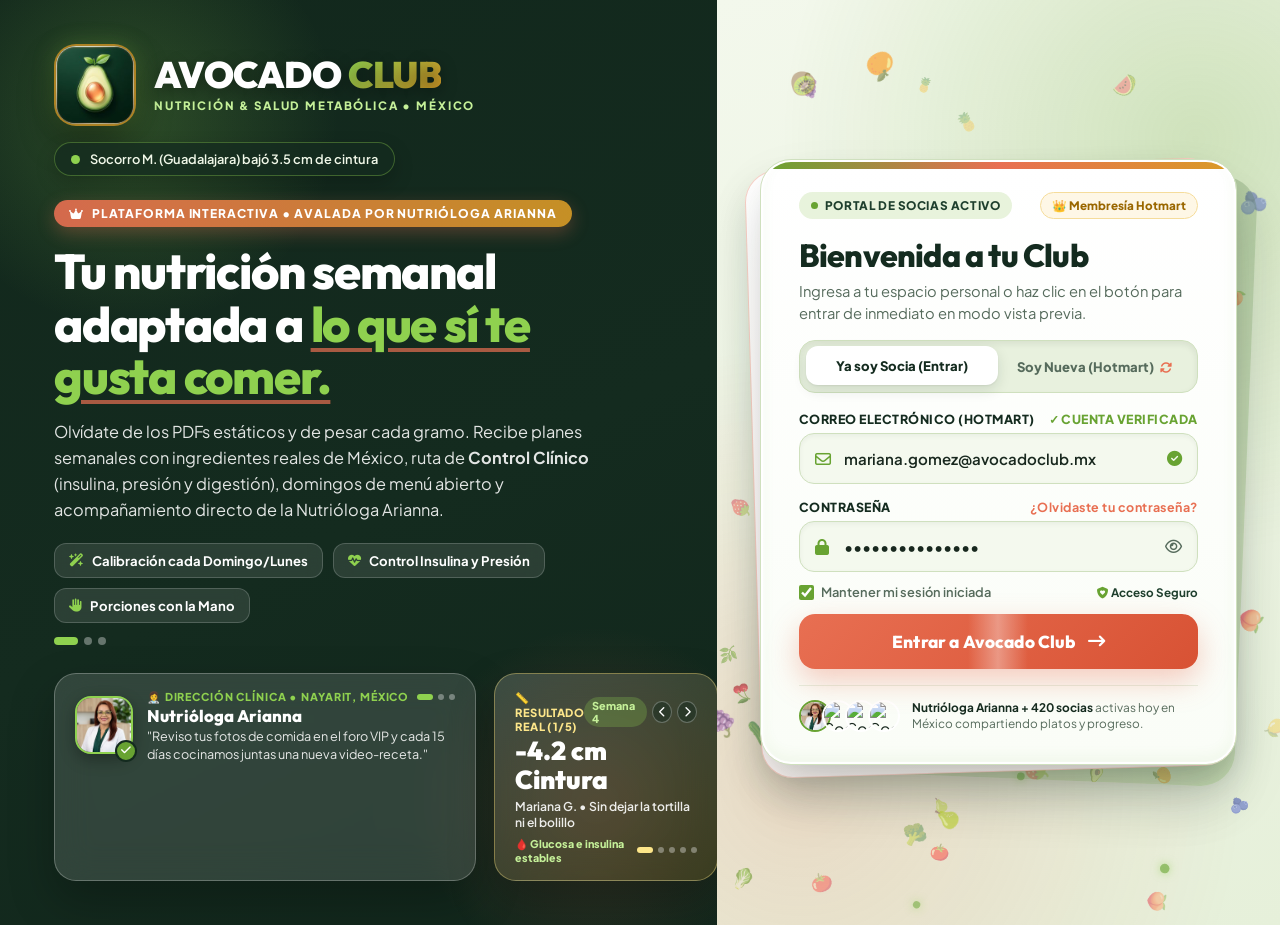
==== commit ca7db1ab: "fix(plate): resolve bottom-right carb clipping with 22px bottom padding, compact chip, and 78px mult" ====
--- a/avocado-club/index.html
+++ b/avocado-club/index.html
@@ -5743,7 +5743,7 @@
       flex-direction: column;
       align-items: center;
       justify-content: center;
-      padding: 8px 10px 14px 20px;
+      padding: 16px 12px 4px 14px;
       text-align: center;
       box-sizing: border-box;
       position: relative;
@@ -5755,7 +5755,7 @@
       flex-direction: column;
       align-items: center;
       justify-content: center;
-      padding: 14px 10px 8px 20px;
+      padding: 2px 14px 22px 14px;
       text-align: center;
       box-sizing: border-box;
       position: relative;
@@ -5800,32 +5800,45 @@
 
     /* ELEMENTOS LIMPIOS Y ESPACIOSOS DEL PLATO */
     .plate-quad-icon-chip {
-      width: 42px;
-      height: 42px;
+      width: 40px;
+      height: 40px;
       border-radius: 50%;
       background: #FFFFFF;
       box-shadow: 0 3px 8px rgba(0,0,0,0.08);
       display: flex;
       align-items: center;
       justify-content: center;
-      font-size: 1.45rem;
-      margin-bottom: 4px;
+      font-size: 1.40rem;
+      margin-bottom: 3px;
       flex-shrink: 0;
     }
+    .plate-subquad-protein .plate-quad-icon-chip,
+    .plate-subquad-carb .plate-quad-icon-chip {
+      width: 35px;
+      height: 35px;
+      font-size: 1.25rem;
+      margin-bottom: 2px;
+    }
     .plate-quad-food-name {
-      font-size: 0.78rem;
+      font-size: 0.77rem;
       font-weight: 800;
       color: var(--avo-dark);
-      line-height: 1.2;
-      max-width: 110px;
+      line-height: 1.18;
+      max-width: 105px;
       white-space: normal;
       text-align: center;
     }
     .plate-subquad-protein .plate-quad-food-name {
       color: #832714;
+      font-size: 0.73rem;
+      max-width: 82px;
+      line-height: 1.15;
     }
     .plate-subquad-carb .plate-quad-food-name {
       color: #78350F;
+      font-size: 0.73rem;
+      max-width: 78px;
+      line-height: 1.15;
     }
     .plate-half-veggie .plate-quad-food-name {
       color: #173824;
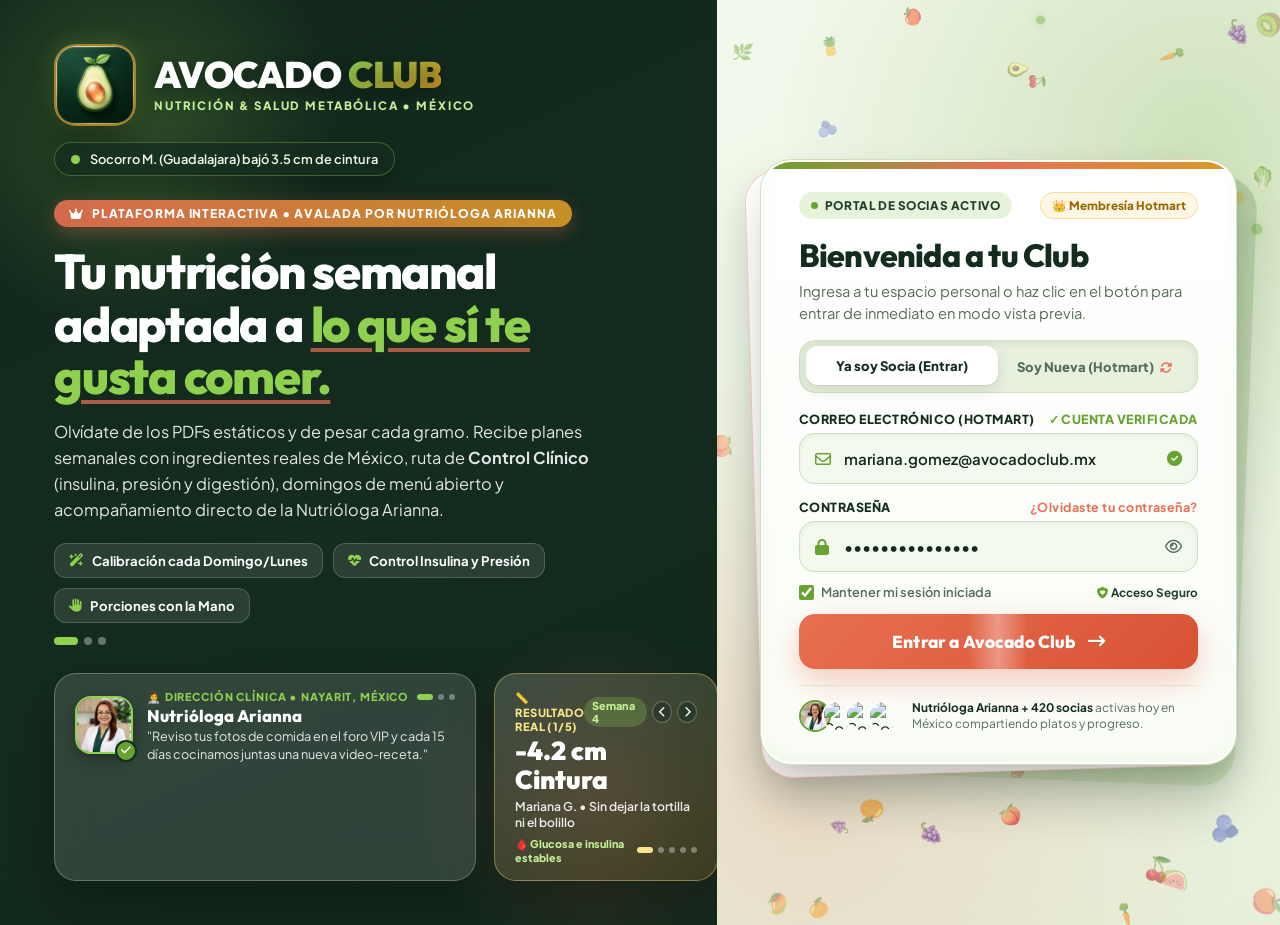
==== commit 9f035e01: "fix(plate): remove favorite button, restore 4-column macros grid, and format Arianna feedback card" ====
--- a/avocado-club/index.html
+++ b/avocado-club/index.html
@@ -5934,6 +5934,54 @@
     .breakdown-badge.protein { background: #FEE2E2; color: #991B1B; }
     .breakdown-badge.carb { background: #FEF3C7; color: #92400E; }
     .breakdown-badge.fat { background: #FEF9C3; color: #854D0E; }
+
+    /* BARRA DE MACRONUTRIENTES ESTIMADOS (4 COLUMNAS BALANCEADAS) */
+    .plate-macros-bar {
+      display: grid;
+      grid-template-columns: repeat(4, 1fr);
+      gap: 6px;
+      background: #FFFFFF;
+      border: 1.5px solid #E2ECD8;
+      border-radius: 14px;
+      padding: 10px 6px;
+      margin: 12px 0 12px 0;
+      text-align: center;
+      box-shadow: 0 2px 8px rgba(0, 0, 0, 0.02);
+    }
+    .plate-macro-item {
+      display: flex;
+      flex-direction: column;
+      align-items: center;
+      justify-content: center;
+      padding: 2px 0;
+    }
+    .macro-val {
+      display: block;
+      font-size: 0.95rem;
+      font-weight: 900;
+      color: var(--avo-dark);
+      line-height: 1.1;
+    }
+    .macro-lbl {
+      display: block;
+      font-size: 0.62rem;
+      font-weight: 800;
+      color: var(--text-muted);
+      text-transform: uppercase;
+      letter-spacing: 0.3px;
+      margin-top: 3px;
+    }
+
+    /* RECOMENDACIÓN CLÍNICA DE NUTRIÓLOGA ARIANNA */
+    .plate-arianna-feedback {
+      background: linear-gradient(145deg, #FFFFFF 0%, #F9FCF5 100%);
+      border: 1.5px solid #D6E8C4;
+      border-radius: 16px;
+      padding: 12px 14px;
+      margin-top: 4px;
+      margin-bottom: 4px;
+      box-shadow: 0 4px 12px rgba(30, 63, 45, 0.04);
+    }
 
     @media (max-width: 900px) {
       .plate-graphic-circle {
@@ -8772,10 +8820,7 @@
                       </div>
                     </div>
 
-                    <!-- BOTÓN DE FAVORITO CON FEEDBACK VISUAL -->
-                    <button type="button" class="btn-save-plate-fav" onclick="savePlateFavorite(this)">
-                      <i class="fa-solid fa-bookmark"></i> Guardar Esta Combinación como Favorita
-                    </button>
+                    
                   </div>
                 </div>
               </div>
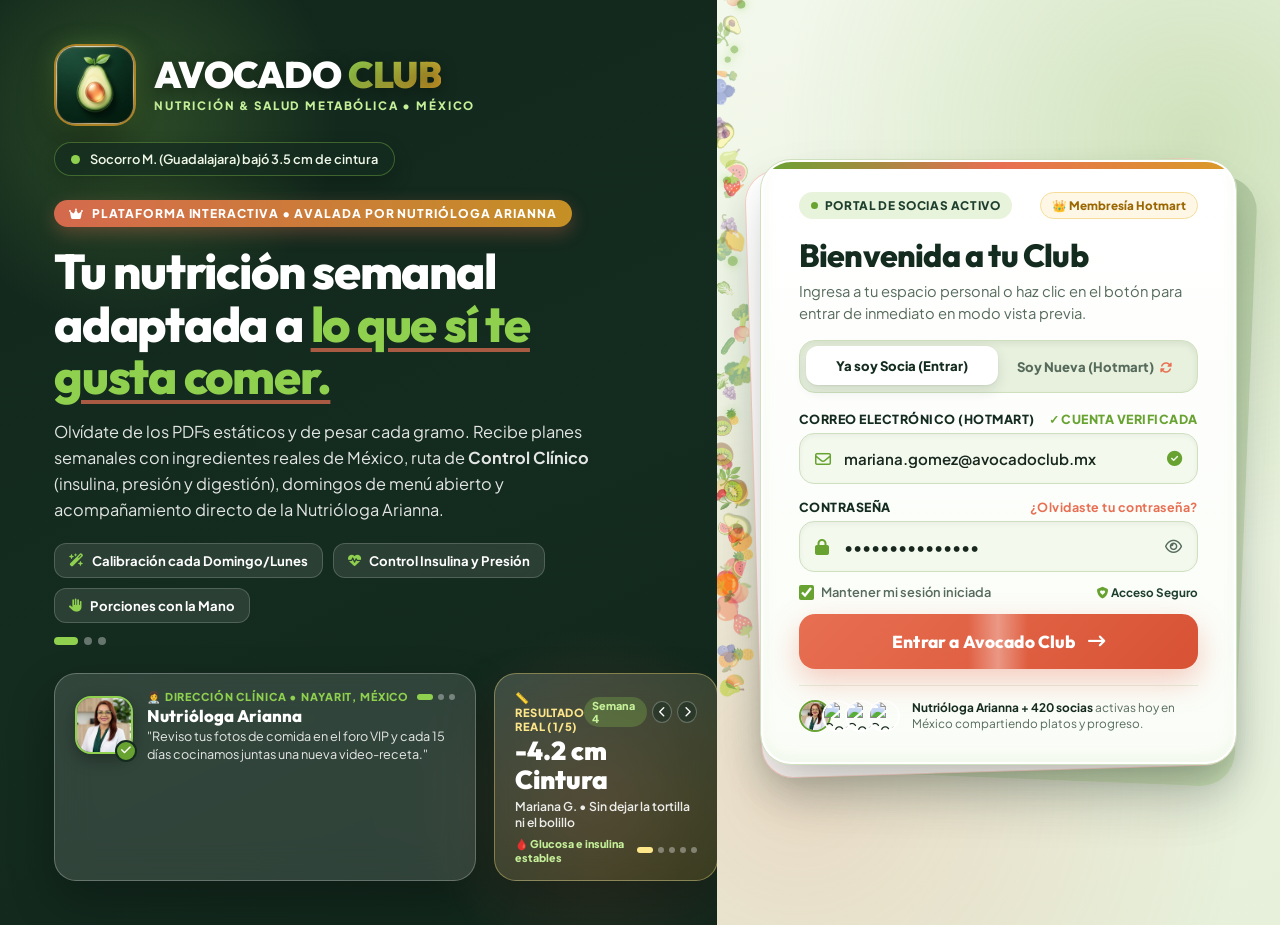
==== commit a0e74066: "feat(porciones): implement 8-quincena calendar autopilot with 4-month rotation cycle and real-time d" ====
--- a/avocado-club/index.html
+++ b/avocado-club/index.html
@@ -5178,9 +5178,24 @@
       overflow-x: auto;
       padding-bottom: 8px;
       margin-bottom: 14px;
-      scrollbar-width: none;
-    }
-    .quincena-tabs-bar::-webkit-scrollbar { display: none; }
+      scrollbar-width: thin;
+      scrollbar-color: #B8D69A #F4F8EE;
+      -webkit-overflow-scrolling: touch;
+    }
+    .quincena-tabs-bar::-webkit-scrollbar {
+      height: 5px;
+    }
+    .quincena-tabs-bar::-webkit-scrollbar-track {
+      background: #F4F8EE;
+      border-radius: 99px;
+    }
+    .quincena-tabs-bar::-webkit-scrollbar-thumb {
+      background: #B8D69A;
+      border-radius: 99px;
+    }
+    .quincena-tabs-bar::-webkit-scrollbar-thumb:hover {
+      background: #97C072;
+    }
     .quincena-tab-btn {
       background: #F4F8EE;
       border: 1px solid #D0E2BD;
@@ -8842,25 +8857,37 @@
                   </p>
                 </div>
                 <div style="display: flex; align-items: center; gap: 6px;">
-                  <span style="font-size: 0.72rem; font-weight: 800; color: #9A3412; background: #FFEDD5; border: 1px solid #FDBA74; padding: 4px 10px; border-radius: 99px;">
-                    ⏳ Quincena 1 Activa &bull; Días restantes: 6
+                  <span id="quincena-live-badge" style="font-size: 0.72rem; font-weight: 800; color: #9A3412; background: #FFEDD5; border: 1px solid #FDBA74; padding: 4px 12px; border-radius: 99px; display: inline-flex; align-items: center; gap: 5px;">
+                    <i class="fa-regular fa-clock"></i> Quincena 1 Activa &bull; Días restantes: 6
                   </span>
                 </div>
               </div>
 
-              <!-- PESTAÑAS DE LAS 4 QUINCENAS ROTATIVAS -->
-              <div class="quincena-tabs-bar">
-                <button type="button" class="quincena-tab-btn active" onclick="switchQuincena('tacos', this)">
-                  🌮 Quincena 1 (ACTIVA): Taquería Mexicana
+              <!-- PESTAÑAS DE LAS 8 QUINCENAS ROTATIVAS (CICLO COMPLETO DE 4 MESES) -->
+              <div class="quincena-tabs-bar" id="quincena-tabs-container">
+                <button type="button" class="quincena-tab-btn active" data-key="tacos" data-num="1" onclick="switchQuincena('tacos', this)">
+                  🌮 Quincena 1: Taquería Mexicana
                 </button>
-                <button type="button" class="quincena-tab-btn" onclick="switchQuincena('fonda', this)">
+                <button type="button" class="quincena-tab-btn" data-key="fonda" data-num="2" onclick="switchQuincena('fonda', this)">
                   🍲 Quincena 2: Fondas y Comida Corrida
                 </button>
-                <button type="button" class="quincena-tab-btn" onclick="switchQuincena('buffet', this)">
+                <button type="button" class="quincena-tab-btn" data-key="buffet" data-num="3" onclick="switchQuincena('buffet', this)">
                   🎉 Quincena 3: Asados y Fiestas Familiares
                 </button>
-                <button type="button" class="quincena-tab-btn" onclick="switchQuincena('viaje', this)">
+                <button type="button" class="quincena-tab-btn" data-key="viaje" data-num="4" onclick="switchQuincena('viaje', this)">
                   ✈️ Quincena 4: Plazas, Carretera y Aeropuerto
+                </button>
+                <button type="button" class="quincena-tab-btn" data-key="sushi" data-num="5" onclick="switchQuincena('sushi', this)">
+                  🥢 Quincena 5: Sushi & Comida Oriental
+                </button>
+                <button type="button" class="quincena-tab-btn" data-key="cine" data-num="6" onclick="switchQuincena('cine', this)">
+                  🎬 Quincena 6: Cine, Películas & Snacks
+                </button>
+                <button type="button" class="quincena-tab-btn" data-key="cafeteria" data-num="7" onclick="switchQuincena('cafeteria', this)">
+                  ☕ Quincena 7: Cafeterías & Brunch
+                </button>
+                <button type="button" class="quincena-tab-btn" data-key="italiano" data-num="8" onclick="switchQuincena('italiano', this)">
+                  🍝 Quincena 8: Cocina Italiana & Pastas
                 </button>
               </div>
 
@@ -16590,8 +16617,9 @@
     // Escenarios Quincenales Fuera de Casa
     const QUINCENA_SCENARIOS = {
       tacos: {
+        num: 1,
         title: '🌮 Taquería Mexicana y Antojitos: La Guía Inteligente',
-        sub: 'Quincena 1 (Activa) • Cómo pedir en la taquería sin romper tu déficit',
+        sub: 'Cómo pedir en la taquería sin romper tu déficit ni disparar tu glucosa',
         steps: [
           { num: 'Paso 1: Antes de ordenar', desc: 'Pide una orden de cebollitas cambray y nopales asados al centro. Cómela antes de tus tacos para amortiguar el pico de glucosa.' },
           { num: 'Paso 2: La regla de la copia', desc: 'Pide 2 o 3 tacos con copia sencilla (retira la segunda tortilla). Elige bistec, cecina o pechuga magra.' },
@@ -16605,23 +16633,25 @@
         quote: '"En la taquería no tienes que privarte de la convivencia: la regla de oro es sustituir la segunda tortilla por nopales y cebollitas. Mismo sabor mexicano, cero culpa y glucosa plana." — Nutrióloga Arianna'
       },
       fonda: {
+        num: 2,
         title: '🍲 Fondas y Comida Corrida: Estrategia de Oficina',
-        sub: 'Quincena 2 • Cómo navegar el menú del día de 3 tiempos',
+        sub: 'Cómo navegar el menú de 3 tiempos en la oficina o cerca de casa',
         steps: [
           { num: 'Paso 1: Sopa o Consomé', desc: 'Elige consomé desgrasado o sopa de verduras. Si pides sopa de pasta, no consumas arroz en el segundo tiempo.' },
           { num: 'Paso 2: Arroz O Frijoles', desc: 'Pide 1/2 taza de arroz O 1/2 taza de frijoles de la olla, nunca ambos en la misma comida.' },
           { num: 'Paso 3: Guisado limpio', desc: 'Elige guisados en salsa (verde, pasilla, entomatado) o a la plancha. Evita capear o empanizar.' }
         ],
         semaforo: {
-          verde: ['Consomé de pollo desgrasado', 'Guisados en salsa verde o jitomate', 'Pollo a la plancha con ensalada', 'Agua de jamaica o limón sin azúcar'],
-          amarillo: ['Arroz blanco (1/2 taza exacta)', 'Pechuga en chipotle suave sin crema excesiva', 'Frijoles refritos ligeros'],
-          rojo: ['Milanesas empanizadas o pechuga rellena', 'Chiles rellenos capeados en huevo y aceite', 'Pastas con crema blanca pesada', 'Postre del menú (flanes y gelatinas azucaradas)']
+          verde: ['Consomé de pollo desgrasado', 'Guisados en salsa verde o jitomate', 'Pollo a la plancha con ensalada fresca', 'Agua de jamaica o limón sin azúcar'],
+          amarillo: ['Arroz blanco o rojo (1/2 taza exacta)', 'Pechuga en chipotle suave sin crema excesiva', 'Frijoles de la olla o refritos ligeros'],
+          rojo: ['Milanesas empanizadas o capeadas', 'Chiles rellenos capeados en huevo y fritos', 'Crema ácida o mayonesa en exceso', 'Postres de cortesía (flanes o gelatinas azucaradas)']
         },
-        quote: '"La comida corrida mexicana es maravillosa si sabes elegir: pide siempre ensalada verde en lugar del postre y agua natural para beber." — Nutrióloga Arianna'
+        quote: '"En la fonda la clave es la regla «Arroz O Frijol»: jamás juntes pasta, arroz y frijoles en la misma sentada. Con eso proteges tu déficit al 100%." — Nutrióloga Arianna'
       },
       buffet: {
+        num: 3,
         title: '🎉 Fiestas Familiares, Asados y Buffets de Fin de Semana',
-        sub: 'Quincena 3 • El método del primer viaje al plato',
+        sub: 'El método del primer viaje al plato en reuniones de fin de semana',
         steps: [
           { num: 'Paso 1: El primer viaje', desc: 'Llena la mitad de tu plato con ensalada fresca, nopales y pico de gallo antes de servirte la proteína.' },
           { num: 'Paso 2: Cortes magros', desc: 'En asados elige arrachera magra, sirloin o pechuga asada. Modera chorizos y embutidos con alta grasa saturada.' },
@@ -16629,25 +16659,90 @@
         ],
         semaforo: {
           verde: ['Arrachera magra, sirloin y pollo asado', 'Nopales, cebollitas cambray y guacamole', 'Pico de gallo, salsas tatemadas y limón', 'Agua mineral con limón y sal'],
-          amarillo: ['Quesadillas en comal (1 pieza)', 'Elote tierno asado', 'Costilla de res con hueso moderada'],
+          amarillo: ['Quesadillas al comal (1 pieza)', 'Elote tierno asado con limón', 'Costilla de res con hueso moderada'],
           rojo: ['Chistorra y chorizo frito en exceso', 'Totopos fritos en aceite comercial', 'Bebidas alcohólicas azucaradas (margaritas, piña colada)', 'Postres procesados del buffet']
         },
         quote: '"El buffet no es un examen de resistencia. Aplica la técnica 50/25/25 en tu plato y disfruta de tu familia sin remordimientos." — Nutrióloga Arianna'
       },
       viaje: {
+        num: 4,
         title: '✈️ Plazas Comerciales, Carretera y Aeropuertos',
-        sub: 'Quincena 4 • Opciones salvavidas cuando estás fuera de casa',
+        sub: 'Opciones salvavidas cuando viajas o tienes prisa fuera de casa',
         steps: [
           { num: 'Paso 1: Fast Food inteligente', desc: 'En plazas busca bowls estilo mexicano (base lechuga, frijoles negros, fajitas de pollo y guacamole).' },
-          { num: 'Paso 2: Tiendas de paso (Oxxo)', desc: 'Si vas en carretera compra atún en sobre, cacahuates/almendras naturales, queso panela y agua natural.' },
+          { num: 'Paso 2: Tiendas de paso (Oxxo/7-Eleven)', desc: 'Si vas en carretera compra atún en sobre, cacahuates/almendras naturales sin sal, queso panela y agua natural.' },
           { num: 'Paso 3: En el aeropuerto', desc: 'Evita repostería y panes dulces. Elige sándwiches integrales con pechuga de pavo o ensaladas con aderezo aparte.' }
         ],
         semaforo: {
           verde: ['Bowls de pollo con frijol y ensalada', 'Atún en sobre con tostadas horneadas', 'Frutos secos naturales sin sal ni azúcar', 'Queso panela fresco en rebanadas'],
-          amarillo: ['Hamburguesa con 1 sola tapa de pan o estilo lechuga', 'Subway integral de pechuga con verduras dobles', 'Fruta picada fresca'],
-          rojo: ['Combos de comida rápida con papas fritas', 'Panes dulces y galletas de carretera', 'Bebidas energéticas y cafés embotellados con 30g de azúcar', 'Botanas fritas con exceso de sodio']
+          amarillo: ['Hamburguesa con 1 sola tapa de pan o estilo lechuga', 'Subway integral de pechuga con verduras dobles', 'Fruta picada fresca (melón, sandía, papaya)'],
+          rojo: ['Combos de comida rápida con papas fritas gigantes', 'Panes dulces, galletas y botanas de carretera', 'Bebidas energéticas y cafés ultra endulzados', 'Frappés con jarabes comerciales']
         },
-        quote: '"Viajar no significa abandonar tu salud. Hay opciones limpias en cualquier aeropuerto o tienda de conveniencia de México si sabes qué buscar." — Nutrióloga Arianna'
+        quote: '"Viajar no significa tirar la toalla: en cualquier tienda de paso mexicana encuentras atún, nueces y tostadas horneadas. La preparación vence a la improvisación." — Nutrióloga Arianna'
+      },
+      sushi: {
+        num: 5,
+        title: '🥢 Sushi & Comida Oriental: La Guía Inteligente',
+        sub: 'Cómo disfrutar comida japonesa sin el pico glucémico del arroz con azúcar',
+        steps: [
+          { num: 'Paso 1: Edamames de inicio', desc: 'Pide edamames al vapor con sal de mar o ensalada sunomono. Aportan fibra y proteína vegetal antes del arroz.' },
+          { num: 'Paso 2: Sashimi o rollos limpios', desc: 'Pide sashimi de salmón o atún (pura proteína y omega 3). Si pides rollo, elige makis sencillos sin capear ni tempura.' },
+          { num: 'Paso 3: Salsa soya baja en sodio', desc: 'Usa salsa de soya moderada (pide baja en sodio o rebájala con limón). Evita salsa de anguila (es jarabe de azúcar puro).' }
+        ],
+        semaforo: {
+          verde: ['Sashimi fresco de salmón o atún', 'Edamames al vapor con limón y sal de mar', 'Ensalada de pepino sunomono sin azúcar', 'Brochetas yakitori de pollo o champiñones sin empanizar'],
+          amarillo: ['Rollos de arroz tradicionales (máx. 6-8 piezas sin capear)', 'Arroz yakimeshi al vapor con verduras (1 taza)', 'Sopa miso tradicional'],
+          rojo: ['Rollos fritos, capeados o tempura', 'Queso crema (Philadelphia) en exceso en el centro y fuera', 'Salsa de anguila dulce (azúcar caramelizada)', 'Kushiages empanizados fritos']
+        },
+        quote: '"El secreto del sushi está en evitar la salsa de anguila y los rollos empanizados. Pide sashimi o rollos tradicionales con edamames y tendrás una cena ligera y limpia." — Nutrióloga Arianna'
+      },
+      cine: {
+        num: 6,
+        title: '🎬 Cine, Películas y Snacks: Estrategia Anti-Inflamación',
+        sub: 'Cómo sobrevivir al dulcerío sin salir con inflamación estomacal ni culpa',
+        steps: [
+          { num: 'Paso 1: Las palomitas ideales', desc: 'Pide palomitas naturales tamaño chico o mediano para compartir. Evita mantequilla extra o sabores caramelo/doritos.' },
+          { num: 'Paso 2: Bebida cero calorías', desc: 'Pide agua embotellada, té helado sin endulzar o agua mineral con limón. Un refresco grande de cine tiene hasta 80g de azúcar.' },
+          { num: 'Paso 3: Snacks inteligentes', desc: 'Si tienes antojo de algo dulce, lleva contigo almendras con cacao amargo 70%+ o pide frutos secos naturales.' }
+        ],
+        semaforo: {
+          verde: ['Palomitas naturales chicas/medianas sin mantequilla añadida', 'Agua natural embotellada o agua mineral con limón', 'Almendras o nueces naturales sin sal', 'Té verde o negro helado sin jarabe'],
+          amarillo: ['Palomitas saborizadas ligeras (compartidas en grupo)', 'Hot dog sencillo con mostaza (evita mayonesa en exceso)', 'Gomitas sin azúcar en porción pequeña'],
+          rojo: ['Palomitas con caramelo o mantequilla extra líquida', 'Nachos con queso amarillo procesado y jalapeños', 'Refrescos gigantes de más de 1 litro', 'Chocolates comerciales rellenos de caramelo']
+        },
+        quote: '"El cine es para disfrutar la película, no para comer por aburrimiento. Las palomitas naturales tienen fibra; el peligro real es el refresco gigante y los nachos grasosos." — Nutrióloga Arianna'
+      },
+      cafeteria: {
+        num: 7,
+        title: '☕ Cafeterías, Desayunos & Brunch de Domingo',
+        sub: 'Cómo pedir en cafeterías y restaurantes de desayuno sin trampas de azúcar',
+        steps: [
+          { num: 'Paso 1: El café limpio', desc: 'Pide café americano, espresso o latte con leche descremada o vegetal sin azúcar. Dile NO a los jarabes de vainilla o caramelo.' },
+          { num: 'Paso 2: Huevos al gusto', desc: 'Pide huevos revueltos con nopales, champiñones o a la mexicana con 2 tortillas de maíz o 1 rebanada de masa madre.' },
+          { num: 'Paso 3: Cuidado con los bowls de açaí', desc: 'Los bowls comerciales suelen tener hasta 50g de azúcar oculta. Prefiere yogur griego natural con fresas y nueces.' },
+        ],
+        semaforo: {
+          verde: ['Café americano, espresso o cold brew sin endulzar', 'Huevos con verduras y frijoles de la olla', 'Omelette de claras con espinacas y panela', 'Yogur griego sin azúcar con frutos rojos'],
+          amarillo: ['Panini de pechuga de pavo en pan integral (1/2 pieza)', 'Chilaquiles al comal con salsa verde y pollo sin crema excesiva', 'Leche de almendra o avena sin azúcar añadida'],
+          rojo: ['Frappuccinos con crema batida y jarabes de sabor', 'Hot cakes o waffles con miel de maple comercial', 'Pan dulce (conchas, croissants, donas)', 'Jugos de naranja o "verdes" colados sin fibra']
+        },
+        quote: '"En el brunch, cambia el jugo de naranja por fruta entera con yogur griego, y el café con jarabes por un cold brew refrescante. Tendrás energía toda la mañana sin bajón." — Nutrióloga Arianna'
+      },
+      italiano: {
+        num: 8,
+        title: '🍝 Cocina Italiana, Pastas & Pizzas Artesanales',
+        sub: 'Estrategia de carbohidratos controlados para cenar comida italiana',
+        steps: [
+          { num: 'Paso 1: Ensalada Caprese o Verde', desc: 'Inicia siempre con hojas verdes, jitomate y aceite de oliva virgen para tapizar tus receptores de glucosa.' },
+          { num: 'Paso 2: Pasta al dente en salsa roja', desc: 'Elige salsas a base de jitomate (pomodoro, arrabbiata) o al ajillo. La pasta al dente tiene menor índice glucémico que la muy cocida.' },
+          { num: 'Paso 3: La regla de la pizza', desc: 'Si pides pizza, come 1 o máximo 2 rebanadas de masa delgada acompañadas de abundante ensalada verde, no la pizza sola.' }
+        ],
+        semaforo: {
+          verde: ['Ensalada Caprese con aceite de oliva y albahaca', 'Carpaccio de res o salmón con alcaparras y limón', 'Pescado o pechuga a la plancha con verduras al horno', 'Agua San Pellegrino con rodajas de limón'],
+          amarillo: ['Pasta corta o larga al dente con salsa pomodoro (1 taza)', '1 a 2 rebanadas de pizza artesanal de masa delgada', '1 copa de vino tinto seco (opcional con comida)'],
+          rojo: ['Pastas con salsa Alfredo o 4 quesos con crema pesada', 'Lasaña gratinada con exceso de bechamel y carne grasa', 'Pan de ajo bañado en mantequilla como botana', 'Tiramisú o postres italianos con mascarpone azucarado']
+        },
+        quote: '"La comida italiana auténtica es mediterránea y sana: jitomate, albahaca, aceite de oliva y pescado. Lo que engorda son las cremas pesadas y el pan con mantequilla antes de comer." — Nutrióloga Arianna'
       }
     };
 
@@ -16984,20 +17079,92 @@
     }
 
     // GUÍA QUINCENAL ROTATIVA
+    // CALENDARIO REAL EN PILOTO AUTOMÁTICO (8 QUINCENAS = 4 MESES)
+    function getActiveQuincenaInfo() {
+      // Ancla calibrada: Lunes 9 de Noviembre de 2026
+      const anchor = new Date(2026, 10, 9);
+      const now = new Date();
+      const msPerDay = 1000 * 60 * 60 * 24;
+      const diffDays = Math.max(0, Math.floor((now.getTime() - anchor.getTime()) / msPerDay));
+      const cycleDays = 14;
+      const keys = ['tacos', 'fonda', 'buffet', 'viaje', 'sushi', 'cine', 'cafeteria', 'italiano'];
+      const total = keys.length;
+
+      const activeIndex = Math.floor(diffDays / cycleDays) % total;
+      const daysElapsed = diffDays % cycleDays;
+      const daysRemaining = cycleDays - daysElapsed;
+
+      return {
+        index: activeIndex,
+        key: keys[activeIndex],
+        num: activeIndex + 1,
+        daysRemaining: daysRemaining === 0 ? cycleDays : daysRemaining
+      };
+    }
+
+    function syncQuincenalCalendar() {
+      const activeInfo = getActiveQuincenaInfo();
+
+      // 1. Actualizar badge quincenal en vivo
+      const badgeEl = document.getElementById('quincena-live-badge');
+      if (badgeEl) {
+        badgeEl.innerHTML = `<i class="fa-regular fa-clock"></i> Quincena ${activeInfo.num} Activa &bull; Días restantes: ${activeInfo.daysRemaining}`;
+      }
+
+      // 2. Marcar la pestaña activa y actualizar su etiqueta
+      const tabs = document.querySelectorAll('.quincena-tab-btn');
+      let activeBtn = null;
+      tabs.forEach(btn => {
+        const key = btn.getAttribute('data-key');
+        const num = btn.getAttribute('data-num');
+        const baseTitle = btn.innerText.replace(' (ACTIVA):', ':').replace(' (ACTIVA)', '');
+        
+        if (key === activeInfo.key) {
+          activeBtn = btn;
+          btn.classList.add('active');
+          if (!btn.innerText.includes('(ACTIVA)')) {
+            btn.innerText = baseTitle.replace(`Quincena ${num}:`, `Quincena ${num} (ACTIVA):`);
+          }
+          btn.setAttribute('title', 'Pauta Comunitaria Oficial en curso');
+        } else {
+          btn.classList.remove('active');
+          btn.innerText = baseTitle;
+          btn.setAttribute('title', 'Consulta libre de la biblioteca');
+        }
+      });
+
+      // 3. Renderizar el escenario activo de forma predeterminada
+      renderQuincenaScenario(activeInfo.key);
+
+      // 4. Si la pestaña activa no está en vista horizontal, centrarla
+      if (activeBtn && activeBtn.scrollIntoView) {
+        activeBtn.scrollIntoView({ behavior: 'smooth', block: 'nearest', inline: 'center' });
+      }
+    }
+
     function renderQuincenaScenario(scenarioKey) {
+      const activeInfo = getActiveQuincenaInfo();
       const scenario = QUINCENA_SCENARIOS[scenarioKey] || QUINCENA_SCENARIOS.tacos;
       const container = document.getElementById('quincena-scenario-content');
       if (!container) return;
 
+      const isActive = (scenarioKey === activeInfo.key);
+      const statusPill = isActive
+        ? `<span style="background: #DCFCE7; color: #166534; font-size: 0.74rem; font-weight: 800; padding: 4px 11px; border-radius: 99px; border: 1px solid #86EFAC; white-space: nowrap;"><i class="fa-solid fa-circle-check"></i> Quincena ${scenario.num} (Pauta Comunitaria Activa)</span>`
+        : `<span style="background: #F1F5F9; color: #475569; font-size: 0.74rem; font-weight: 800; padding: 4px 11px; border-radius: 99px; border: 1px solid #CBD5E1; white-space: nowrap;"><i class="fa-solid fa-book-open"></i> Quincena ${scenario.num} (Consulta Libre)</span>`;
+
       container.innerHTML = `
-        <div class="quincena-header-row">
+        <div class="quincena-header-row" style="display: flex; justify-content: space-between; align-items: flex-start; flex-wrap: wrap; gap: 10px; margin-bottom: 14px;">
           <div>
             <h4 style="font-size: 1.25rem; color: var(--avo-dark); margin: 0 0 4px 0;">${scenario.title}</h4>
             <p style="font-size: 0.84rem; color: var(--text-muted); margin: 0;">${scenario.sub}</p>
           </div>
-          <span style="background: var(--avo-pale); color: var(--avo-forest); font-size: 0.76rem; font-weight: 800; padding: 4px 11px; border-radius: 99px; border: 1px solid #CFE0BC; white-space: nowrap;">
-            <i class="fa-solid fa-user-doctor"></i> Pauta de Arianna
-          </span>
+          <div style="display: flex; align-items: center; gap: 8px;">
+            ${statusPill}
+            <span style="background: var(--avo-pale); color: var(--avo-forest); font-size: 0.76rem; font-weight: 800; padding: 4px 11px; border-radius: 99px; border: 1px solid #CFE0BC; white-space: nowrap;">
+              <i class="fa-solid fa-user-doctor"></i> Pauta de Arianna
+            </span>
+          </div>
         </div>
 
         <div style="font-size: 0.85rem; font-weight: 800; color: var(--avo-dark); margin-bottom: 8px;">
@@ -17047,7 +17214,12 @@
 
     function switchQuincena(scenarioKey, btnEl) {
       document.querySelectorAll('.quincena-tab-btn').forEach(b => b.classList.remove('active'));
-      if (btnEl) btnEl.classList.add('active');
+      if (btnEl) {
+        btnEl.classList.add('active');
+      } else {
+        const targetBtn = document.querySelector(`.quincena-tab-btn[data-key="${scenarioKey}"]`);
+        if (targetBtn) targetBtn.classList.add('active');
+      }
       renderQuincenaScenario(scenarioKey);
     }
 
@@ -17066,7 +17238,7 @@
       }
       renderPortionCards('');
       updatePlatePreview();
-      renderQuincenaScenario('tacos');
+      syncQuincenalCalendar();
     }
 
     initPortionesModule();
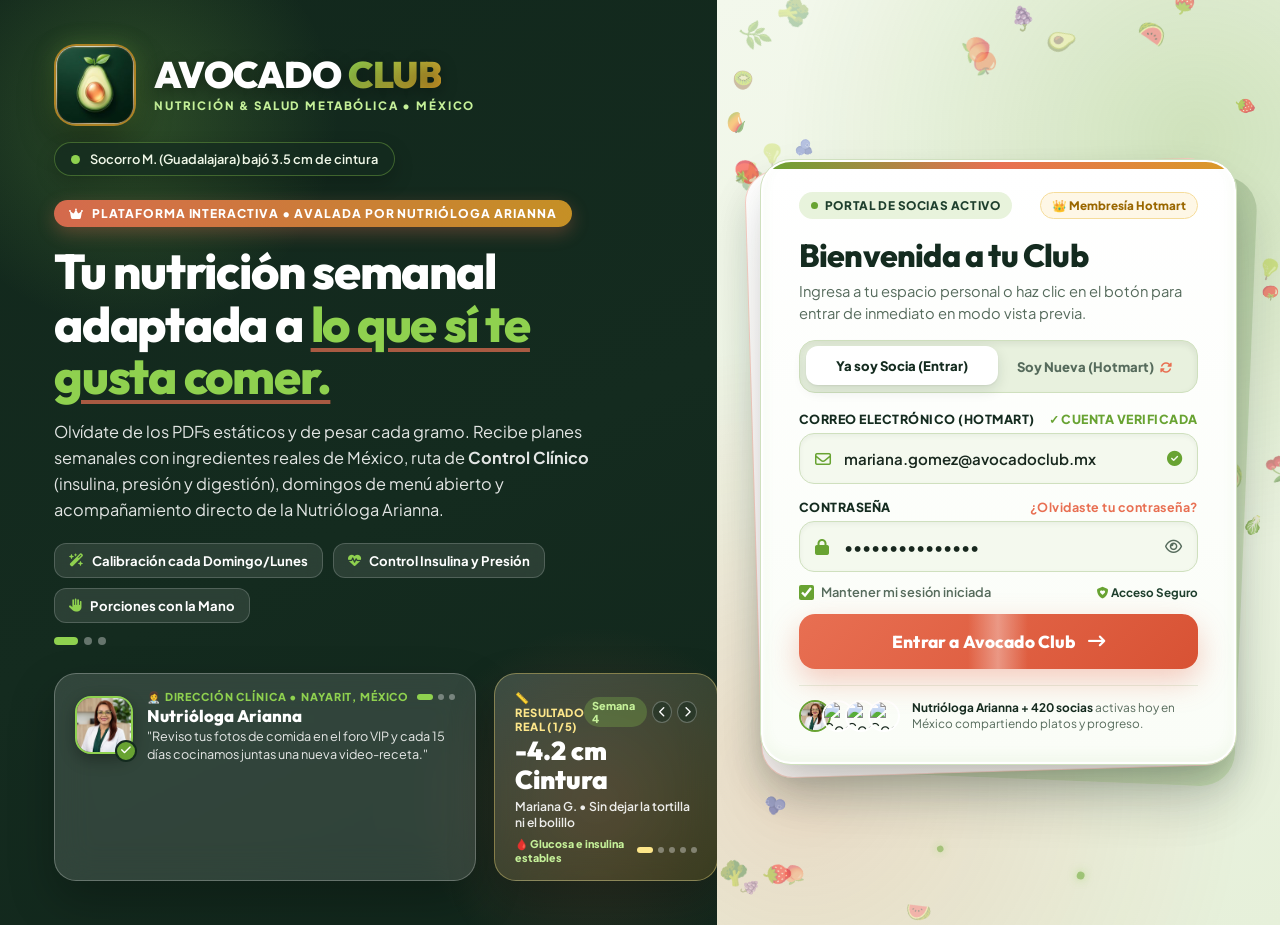
==== commit 7971a91e: "feat(porciones): restrict quincena tabs to active 4-quincena block with progressive unlock for Q5-Q8" ====
--- a/avocado-club/index.html
+++ b/avocado-club/index.html
@@ -8865,29 +8865,17 @@
 
               <!-- PESTAÑAS DE LAS 8 QUINCENAS ROTATIVAS (CICLO COMPLETO DE 4 MESES) -->
               <div class="quincena-tabs-bar" id="quincena-tabs-container">
-                <button type="button" class="quincena-tab-btn active" data-key="tacos" data-num="1" onclick="switchQuincena('tacos', this)">
-                  🌮 Quincena 1: Taquería Mexicana
+                <button type="button" class="quincena-tab-btn active" data-key="tacos" data-num="1" onclick="switchQuincena('tacos', this)" title="Pauta Comunitaria Oficial en curso">
+                  🌮 Quincena 1 (ACTIVA): Taquería Mexicana
                 </button>
-                <button type="button" class="quincena-tab-btn" data-key="fonda" data-num="2" onclick="switchQuincena('fonda', this)">
+                <button type="button" class="quincena-tab-btn" data-key="fonda" data-num="2" onclick="switchQuincena('fonda', this)" title="Estrategia de la quincena">
                   🍲 Quincena 2: Fondas y Comida Corrida
                 </button>
-                <button type="button" class="quincena-tab-btn" data-key="buffet" data-num="3" onclick="switchQuincena('buffet', this)">
+                <button type="button" class="quincena-tab-btn" data-key="buffet" data-num="3" onclick="switchQuincena('buffet', this)" title="Estrategia de la quincena">
                   🎉 Quincena 3: Asados y Fiestas Familiares
                 </button>
-                <button type="button" class="quincena-tab-btn" data-key="viaje" data-num="4" onclick="switchQuincena('viaje', this)">
+                <button type="button" class="quincena-tab-btn" data-key="viaje" data-num="4" onclick="switchQuincena('viaje', this)" title="Estrategia de la quincena">
                   ✈️ Quincena 4: Plazas, Carretera y Aeropuerto
-                </button>
-                <button type="button" class="quincena-tab-btn" data-key="sushi" data-num="5" onclick="switchQuincena('sushi', this)">
-                  🥢 Quincena 5: Sushi & Comida Oriental
-                </button>
-                <button type="button" class="quincena-tab-btn" data-key="cine" data-num="6" onclick="switchQuincena('cine', this)">
-                  🎬 Quincena 6: Cine, Películas & Snacks
-                </button>
-                <button type="button" class="quincena-tab-btn" data-key="cafeteria" data-num="7" onclick="switchQuincena('cafeteria', this)">
-                  ☕ Quincena 7: Cafeterías & Brunch
-                </button>
-                <button type="button" class="quincena-tab-btn" data-key="italiano" data-num="8" onclick="switchQuincena('italiano', this)">
-                  🍝 Quincena 8: Cocina Italiana & Pastas
                 </button>
               </div>
 
@@ -16618,6 +16606,8 @@
     const QUINCENA_SCENARIOS = {
       tacos: {
         num: 1,
+        icon: '🌮',
+        tabLabel: 'Taquería Mexicana',
         title: '🌮 Taquería Mexicana y Antojitos: La Guía Inteligente',
         sub: 'Cómo pedir en la taquería sin romper tu déficit ni disparar tu glucosa',
         steps: [
@@ -16634,6 +16624,8 @@
       },
       fonda: {
         num: 2,
+        icon: '🍲',
+        tabLabel: 'Fondas y Comida Corrida',
         title: '🍲 Fondas y Comida Corrida: Estrategia de Oficina',
         sub: 'Cómo navegar el menú de 3 tiempos en la oficina o cerca de casa',
         steps: [
@@ -16650,6 +16642,8 @@
       },
       buffet: {
         num: 3,
+        icon: '🎉',
+        tabLabel: 'Asados y Fiestas Familiares',
         title: '🎉 Fiestas Familiares, Asados y Buffets de Fin de Semana',
         sub: 'El método del primer viaje al plato en reuniones de fin de semana',
         steps: [
@@ -16666,6 +16660,8 @@
       },
       viaje: {
         num: 4,
+        icon: '✈️',
+        tabLabel: 'Plazas, Carretera y Aeropuerto',
         title: '✈️ Plazas Comerciales, Carretera y Aeropuertos',
         sub: 'Opciones salvavidas cuando viajas o tienes prisa fuera de casa',
         steps: [
@@ -16682,6 +16678,8 @@
       },
       sushi: {
         num: 5,
+        icon: '🥢',
+        tabLabel: 'Sushi & Comida Oriental',
         title: '🥢 Sushi & Comida Oriental: La Guía Inteligente',
         sub: 'Cómo disfrutar comida japonesa sin el pico glucémico del arroz con azúcar',
         steps: [
@@ -16698,6 +16696,8 @@
       },
       cine: {
         num: 6,
+        icon: '🎬',
+        tabLabel: 'Cine, Películas & Snacks',
         title: '🎬 Cine, Películas y Snacks: Estrategia Anti-Inflamación',
         sub: 'Cómo sobrevivir al dulcerío sin salir con inflamación estomacal ni culpa',
         steps: [
@@ -16714,6 +16714,8 @@
       },
       cafeteria: {
         num: 7,
+        icon: '☕',
+        tabLabel: 'Cafeterías & Brunch',
         title: '☕ Cafeterías, Desayunos & Brunch de Domingo',
         sub: 'Cómo pedir en cafeterías y restaurantes de desayuno sin trampas de azúcar',
         steps: [
@@ -16730,6 +16732,8 @@
       },
       italiano: {
         num: 8,
+        icon: '🍝',
+        tabLabel: 'Cocina Italiana & Pastas',
         title: '🍝 Cocina Italiana, Pastas & Pizzas Artesanales',
         sub: 'Estrategia de carbohidratos controlados para cenar comida italiana',
         steps: [
@@ -17093,12 +17097,18 @@
       const activeIndex = Math.floor(diffDays / cycleDays) % total;
       const daysElapsed = diffDays % cycleDays;
       const daysRemaining = cycleDays - daysElapsed;
+      const block = activeIndex < 4 ? 1 : 2;
+      const blockKeys = block === 1
+        ? ['tacos', 'fonda', 'buffet', 'viaje']
+        : ['sushi', 'cine', 'cafeteria', 'italiano'];
 
       return {
         index: activeIndex,
         key: keys[activeIndex],
         num: activeIndex + 1,
-        daysRemaining: daysRemaining === 0 ? cycleDays : daysRemaining
+        daysRemaining: daysRemaining === 0 ? cycleDays : daysRemaining,
+        block: block,
+        blockKeys: blockKeys
       };
     }
 
@@ -17111,32 +17121,27 @@
         badgeEl.innerHTML = `<i class="fa-regular fa-clock"></i> Quincena ${activeInfo.num} Activa &bull; Días restantes: ${activeInfo.daysRemaining}`;
       }
 
-      // 2. Marcar la pestaña activa y actualizar su etiqueta
-      const tabs = document.querySelectorAll('.quincena-tab-btn');
-      let activeBtn = null;
-      tabs.forEach(btn => {
-        const key = btn.getAttribute('data-key');
-        const num = btn.getAttribute('data-num');
-        const baseTitle = btn.innerText.replace(' (ACTIVA):', ':').replace(' (ACTIVA)', '');
-        
-        if (key === activeInfo.key) {
-          activeBtn = btn;
-          btn.classList.add('active');
-          if (!btn.innerText.includes('(ACTIVA)')) {
-            btn.innerText = baseTitle.replace(`Quincena ${num}:`, `Quincena ${num} (ACTIVA):`);
-          }
-          btn.setAttribute('title', 'Pauta Comunitaria Oficial en curso');
-        } else {
-          btn.classList.remove('active');
-          btn.innerText = baseTitle;
-          btn.setAttribute('title', 'Consulta libre de la biblioteca');
-        }
-      });
+      // 2. Renderizar dinámicamente únicamente las 4 pestañas del bloque actual (Bimestre en curso: Q1-Q4 o Q5-Q8)
+      const tabsContainer = document.getElementById('quincena-tabs-container');
+      if (tabsContainer) {
+        let tabsHtml = '';
+        activeInfo.blockKeys.forEach(k => {
+          const sc = QUINCENA_SCENARIOS[k];
+          if (!sc) return;
+          const isActive = (k === activeInfo.key);
+          const activeClass = isActive ? 'active' : '';
+          const activeTag = isActive ? ' (ACTIVA):' : ':';
+          const titleAttr = isActive ? 'Pauta Comunitaria Oficial en curso' : 'Estrategia de la quincena';
+          tabsHtml += `\n                <button type="button" class="quincena-tab-btn ${activeClass}" data-key="${k}" data-num="${sc.num}" onclick="switchQuincena('${k}', this)" title="${titleAttr}">\n                  ${sc.icon} Quincena ${sc.num}${activeTag} ${sc.tabLabel}\n                </button>`;
+        });
+        tabsContainer.innerHTML = tabsHtml.trim();
+      }
 
       // 3. Renderizar el escenario activo de forma predeterminada
       renderQuincenaScenario(activeInfo.key);
 
-      // 4. Si la pestaña activa no está en vista horizontal, centrarla
+      // 4. Centrar pestaña activa en vista horizontal si aplica
+      const activeBtn = tabsContainer ? tabsContainer.querySelector('.quincena-tab-btn.active') : null;
       if (activeBtn && activeBtn.scrollIntoView) {
         activeBtn.scrollIntoView({ behavior: 'smooth', block: 'nearest', inline: 'center' });
       }
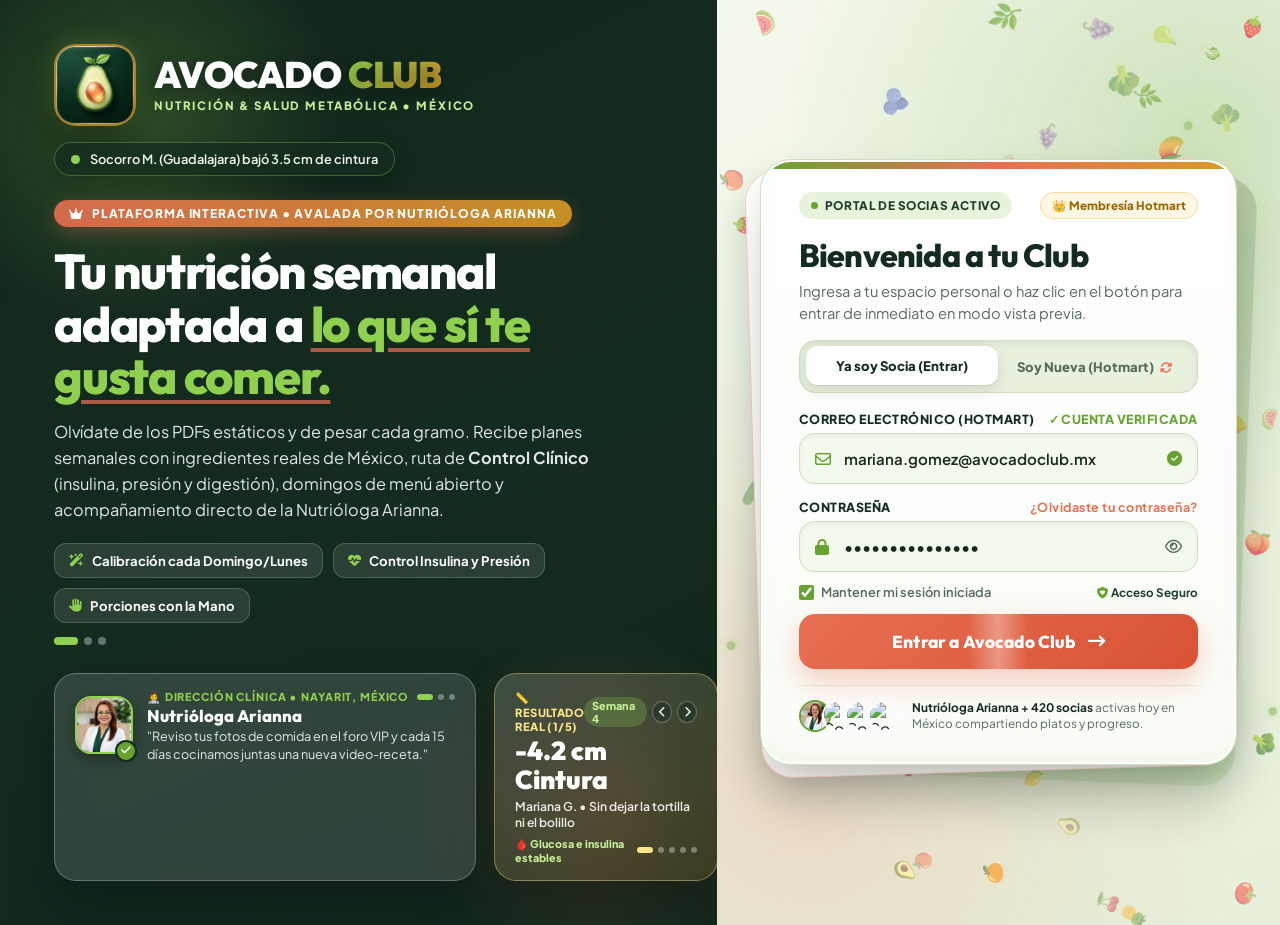
==== commit ab591bf8: "fix(copy): update hand measures badge label from 'Toca para girar 3D' to 'Toca para girar'" ====
--- a/avocado-club/index.html
+++ b/avocado-club/index.html
@@ -8896,7 +8896,7 @@
                   </p>
                 </div>
                 <span class="streak-pill" style="background: var(--avo-pale); color: var(--avo-forest); font-size: 0.74rem;">
-                  <i class="fa-solid fa-rotate"></i> Toca para girar 3D
+                  <i class="fa-solid fa-rotate"></i> Toca para girar
                 </span>
               </div>
 
